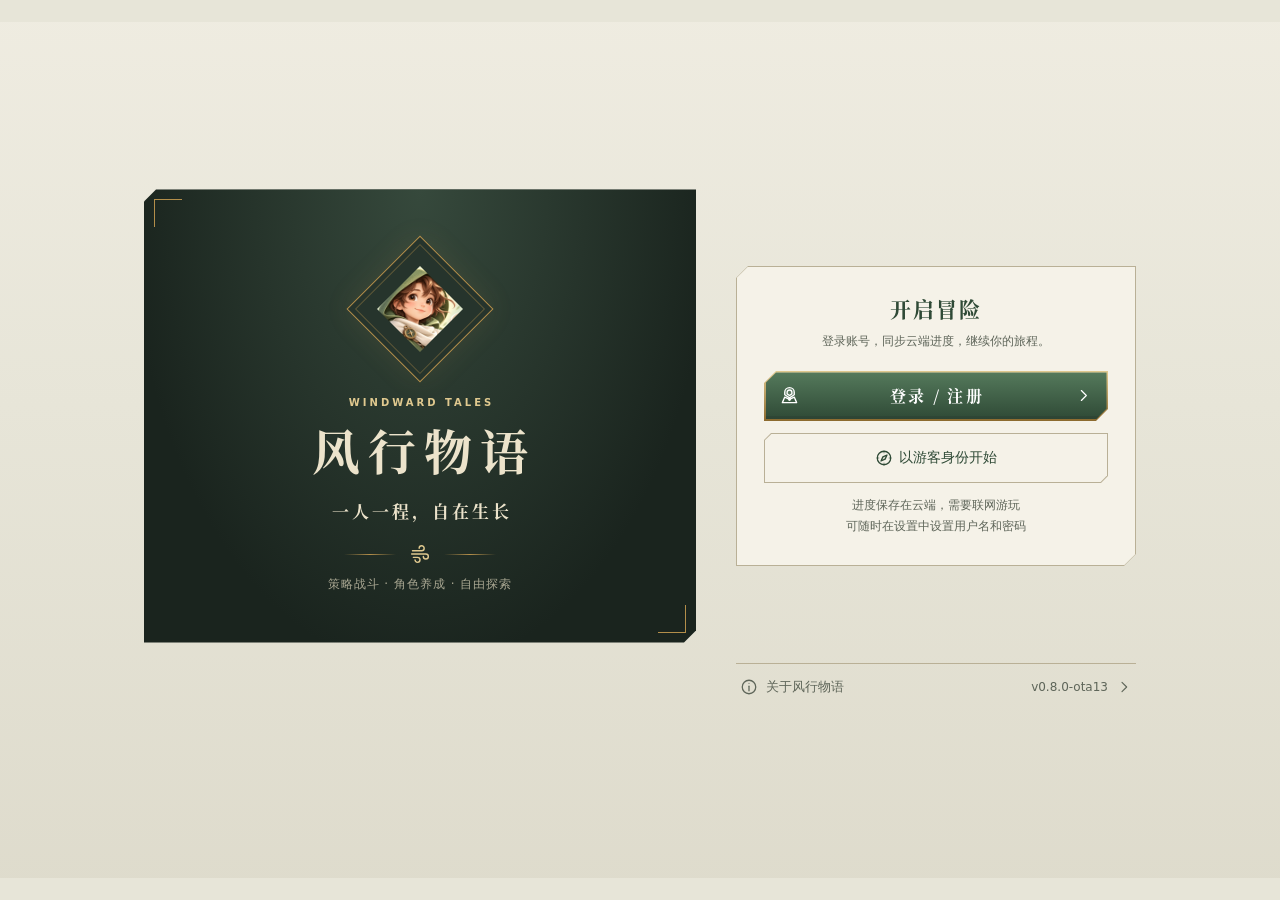
==== index.html @ 18358b34 "web: 0.8.0-ota13 (a6dc601)" ====
<!doctype html>
<html lang="zh-CN">
  <head>
    <meta charset="UTF-8" />
    <meta name="viewport" content="width=device-width, initial-scale=1.0, viewport-fit=cover" />
    <meta name="theme-color" content="#e8f0df" />
    <!-- iOS 16.4 之前的 Safari 不读 manifest 的 display，靠这两行才能以全屏应用方式从桌面启动。 -->
    <meta name="apple-mobile-web-app-capable" content="yes" />
    <meta name="apple-mobile-web-app-status-bar-style" content="default" />
    <meta name="apple-mobile-web-app-title" content="风行物语" />
    <meta name="description" content="单主角深度养成，六边形自动战斗。选择职业、分配属性、搭配装备与技能，设置属于你的战斗规则。" />
    <title>风行物语 · 单主角养成 RPG</title>
    <link rel="icon" type="image/png" sizes="64x64" href="./icons/windward-64.png" />
    <link rel="apple-touch-icon" sizes="180x180" href="./icons/windward-180.png" />
    <link rel="manifest" href="./manifest.webmanifest" />
    <script type="module" crossorigin src="./assets/index-f8iMt9d5.js"></script>
    <link rel="stylesheet" crossorigin href="./assets/index-4oc3p0cv.css">
  </head>
  <body>
    <div id="root"></div>
  </body>
</html>
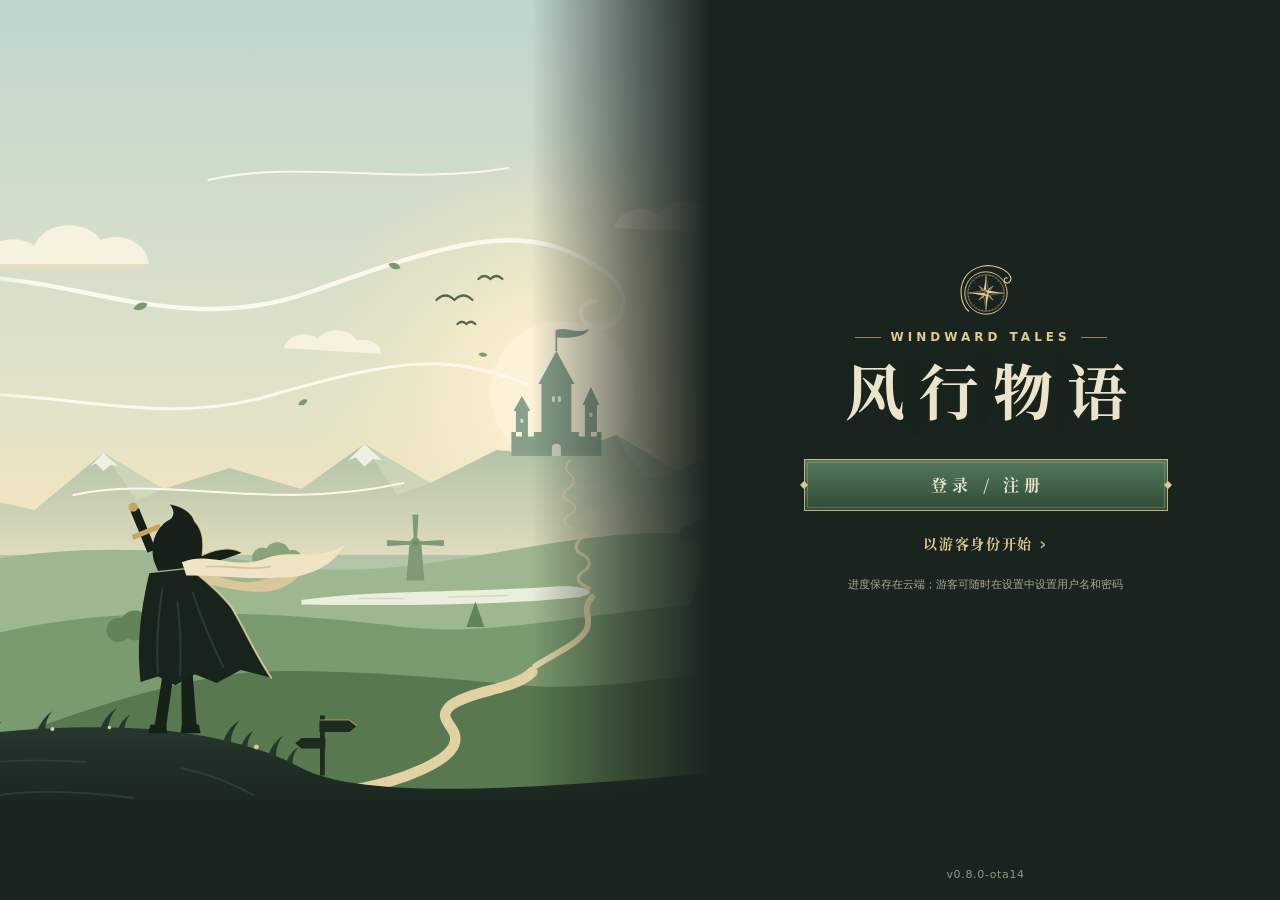
==== commit 675ac784: "web: 0.8.0-ota14 (10a91b2)" ====
--- a/index.html
+++ b/index.html
@@ -13,8 +13,11 @@
     <link rel="icon" type="image/png" sizes="64x64" href="./icons/windward-64.png" />
     <link rel="apple-touch-icon" sizes="180x180" href="./icons/windward-180.png" />
     <link rel="manifest" href="./manifest.webmanifest" />
-    <script type="module" crossorigin src="./assets/index-f8iMt9d5.js"></script>
-    <link rel="stylesheet" crossorigin href="./assets/index-4oc3p0cv.css">
+    <!-- 脚本载入前：深色底、正中一枚标志，和安卓的启动画面一模一样（同样大小、同一位置），开场动画接着它往下落。
+         标志由 scripts/build-icons.mjs 导出；143px = viewBox 124 × 开场里每单位 120/104 px。 -->
+    <style>#root:empty { position: fixed; inset: 0; background: #1a241e url(title/emblem.svg) 50% 50% / 143px 143px no-repeat; }</style>
+    <script type="module" crossorigin src="./assets/index-BDCqFUCd.js"></script>
+    <link rel="stylesheet" crossorigin href="./assets/index-DMznZM-4.css">
   </head>
   <body>
     <div id="root"></div>
--- a/assets/index-DMznZM-4.css
+++ b/assets/index-DMznZM-4.css
@@ -0,0 +1 @@
+.unavoidable-tag{display:inline-block;padding:0 5px;border-radius:4px;background:color-mix(in srgb,var(--danger) 12%,var(--surface-raised));color:var(--danger);font-size:10px;font-weight:500;line-height:1.7;white-space:nowrap;vertical-align:1px}.boss-skill-list{display:grid;gap:8px;list-style:none;margin:0;padding:0}.boss-skill-list>li{display:grid;grid-template-columns:26px minmax(0,1fr);align-items:start;gap:8px}.boss-skill-copy{min-width:0}.boss-skill-heading{display:flex;align-items:baseline;justify-content:space-between;flex-wrap:wrap;gap:1px 8px;margin-bottom:1px;line-height:1.4}.boss-skill-heading>strong{font-size:12px;font-weight:600;color:var(--ink)}.boss-skill-heading .unavoidable-tag{margin-left:5px}.boss-skill-heading>small{font-size:10px;font-weight:400;color:var(--ink-muted)}.boss-skill-list .boss-skill-copy>p{margin:0;font-size:12px;line-height:1.55;color:var(--ink-muted);overflow-wrap:anywhere}.hunt-boss-broodmother{--hunt-tone: var(--sage-deep);--hunt-light: var(--surface-sunken)}.hunt-boss-magmaColossus{--hunt-tone: var(--clay-soft);--hunt-light: var(--surface-cream)}.hunt-boss-skyWyrm{--hunt-tone: var(--info);--hunt-light: var(--surface-cool)}.hunt-boss-graveWarden{--hunt-tone: var(--gold);--hunt-light: var(--gold-tint)}.hunt-boss-rimeGiant{--hunt-tone: var(--info);--hunt-light: var(--surface-cool)}.hunt-boss-reefTurtle{--hunt-tone: var(--sage-deep);--hunt-light: var(--surface-sunken)}.hunt-boss-tideWhale{--hunt-tone: var(--info);--hunt-light: var(--surface-cool)}.hunt-boss-stoneApe{--hunt-tone: var(--ink-soft);--hunt-light: var(--surface-warm)}.hunt-boss-art{display:block;color:var(--hunt-tone);width:128px;height:112px;flex-shrink:0}.hunt-boss-face{display:block;width:44px;height:44px;flex-shrink:0;overflow:hidden;border-radius:50%;background:var(--surface-warm);box-shadow:0 0 0 2px var(--gold-mid),0 4px 10px color-mix(in srgb,var(--ink) 30%,transparent)}.hunt-boss-face img{display:block;width:100%;height:100%;object-fit:cover}.enemy-detail-sheet .sheet-frame{background:var(--surface-paper)}.enemy-detail-sheet .sheet-header{padding:12px 14px 7px}.enemy-detail-sheet .sheet-header h2{font-size:17px;letter-spacing:.5px}.enemy-detail-sheet .sheet-header .icon-button{width:34px;height:34px;background:transparent;border-color:transparent}.enemy-detail-sheet .sheet-body{padding:10px 14px max(12px,var(--safe-area-inset-bottom, env(safe-area-inset-bottom)))}.enemy-detail-heading{display:flex;align-items:center;gap:8px}.enemy-detail-heading>.hunt-boss-art{width:48px;height:42px}.enemy-detail-heading>div{min-width:0}.enemy-detail-token{display:grid;place-items:center;flex-shrink:0;width:42px;height:42px;border:2px solid var(--clay-soft);border-radius:50%;background:var(--surface-cream);color:var(--danger);box-shadow:inset 0 0 0 3px var(--surface-paper);font-size:22px;font-weight:700}.enemy-detail-token.is-boss{border-color:var(--gold);color:var(--gold);background:var(--surface-warm)}.enemy-detail-token .unit-portrait{width:84%;height:84%}.enemy-detail-token.is-huge{width:56px;height:56px;font-size:30px;box-shadow:inset 0 0 0 4px var(--surface-paper)}.enemy-detail-heading h3{display:flex;align-items:center;flex-wrap:wrap;gap:4px 6px;margin:0;font-size:15px}.enemy-detail-heading h3 small{padding:2px 5px;border-radius:4px;background:var(--gold-tint);color:var(--gold);font-size:10px;font-weight:500}.enemy-detail-heading p{margin:2px 0 0;font-size:10px;line-height:1.5;color:var(--ink-muted)}.enemy-detail-health{margin-top:8px}.enemy-detail-health>div:first-child{display:flex;align-items:baseline;justify-content:space-between;margin-bottom:4px;font-size:12px}.enemy-detail-health strong{font-variant-numeric:tabular-nums}.enemy-detail-health small{color:var(--ink-muted);font-size:11px;font-weight:400}.enemy-detail-health .health-track{height:5px}.enemy-detail-health .health-track>div{background:var(--clay-soft)}.enemy-detail-stats{display:grid;grid-template-columns:repeat(3,minmax(0,1fr));gap:0 12px;margin:6px 0 0}.enemy-detail-stats>div{display:flex;align-items:baseline;justify-content:space-between;flex-wrap:wrap;gap:1px 4px;padding:6px 0;border-bottom:1px solid var(--line-wash)}.enemy-detail-stats dt{color:var(--ink-muted);font-size:11px}.enemy-detail-stats dd{margin:0;font-size:14px;font-weight:600;font-variant-numeric:tabular-nums}.enemy-detail-stats dd small{margin-left:3px;font-size:10px;color:var(--ink-muted);font-weight:400}.enemy-detail-lore{margin:10px 0 0;padding:1px 0 1px 9px;border-left:2px solid var(--gold-sand);color:var(--ink);font-size:12px;line-height:1.7}.enemy-detail-section{margin-top:10px}.enemy-detail-section h4{display:flex;justify-content:space-between;margin:0;font-size:12px}.enemy-detail-section h4>span{color:var(--ink-muted);font-size:11px;font-weight:400}.enemy-detail-section>p{margin:4px 0 0;color:var(--ink-muted);font-size:12px;line-height:1.55}.enemy-detail-section>.boss-skill-list{margin-top:6px}.enemy-detail-states{display:flex;flex-wrap:wrap;gap:5px;margin:6px 0 0;padding:0;list-style:none}.enemy-detail-states li{display:inline-flex;align-items:center;gap:5px;padding:4px 7px;border-radius:5px;color:var(--ink);background:var(--surface-warm);font-size:11px;line-height:1.4}.enemy-detail-state-dot{flex:none;width:7px;height:7px;border-radius:50%;box-shadow:0 0 0 1.5px var(--surface-raised)}.enemy-detail-terrain{display:flex;align-items:baseline;flex-wrap:wrap;gap:3px 8px;margin-top:9px;padding-top:8px;border-top:1px solid var(--line-wash);font-size:11px;color:var(--ink-muted)}.enemy-detail-terrain strong{color:var(--ink);font-weight:500}.enemy-detail-terrain>span:last-child{margin-left:auto}.enemy-detail-token.has-art{overflow:hidden;background:var(--surface-warm)}.enemy-detail-token .enemy-art{width:100%;height:100%;border-radius:50%;object-fit:cover}.character-portrait{display:block;flex-shrink:0;object-fit:cover;aspect-ratio:1;border-radius:var(--round-9);background:var(--surface-page)}.character-portrait.portrait-warrior{background:var(--surface-warm)}.character-portrait.portrait-ranger{background:var(--surface-sunken)}.character-portrait.portrait-mage{background:var(--surface-cool)}.character-avatar:has(.character-portrait){width:38px;height:38px;background:transparent}.ribbon-emblem:has(.character-portrait){background:transparent;border:0;padding:0}.character-portrait-frame{position:relative;display:inline-grid;flex-shrink:0;line-height:0}.hero-portrait>.character-portrait-frame{display:block;width:100%;height:100%}.character-portrait-badge{position:absolute;right:-12%;bottom:-12%;width:46%;min-width:14px;aspect-ratio:1;filter:drop-shadow(0 1px 1px color-mix(in srgb,var(--ink) 35%,transparent))}.character-portrait-badge svg{display:block;width:100%;height:100%}.character-portrait-badge.is-ascended{filter:drop-shadow(0 0 1px var(--gold-light)) drop-shadow(0 0 1px var(--gold-light)) drop-shadow(0 0 3px color-mix(in srgb,var(--gold-light) 70%,transparent))}.awaken-cutin{--tint-ink: var(--cutin-ink, var(--gold-bright));--tint-paper: var(--cutin-paper, var(--gold-tint));position:absolute;inset:0;z-index:8;overflow:hidden;pointer-events:none}.awaken-cutin>*{animation-duration:var(--cutin-ms, 1s);animation-timing-function:cubic-bezier(.2,.8,.2,1);animation-fill-mode:both}.awaken-cutin{--cutin-shade: .85}@supports (backdrop-filter: blur(1px)) or (-webkit-backdrop-filter: blur(1px)){.awaken-cutin{--cutin-shade: .62}}.awaken-cutin-shade{position:absolute;inset:0;background:radial-gradient(ellipse at 30% 50%,color-mix(in srgb,var(--tint-ink) 45%,var(--ink)),color-mix(in srgb,var(--ink) 88%,transparent) 70%);opacity:var(--cutin-shade);-webkit-backdrop-filter:blur(8px) saturate(1.4);backdrop-filter:blur(8px) saturate(1.4);animation-name:cutin-shade}.awaken-cutin-flash{position:absolute;inset:0;background:var(--tint-paper);mix-blend-mode:screen;animation-name:cutin-flash}.awaken-cutin-crest{position:absolute;left:6%;top:50%;width:220px;height:220px;margin-top:-110px;color:var(--tint-paper);animation-name:cutin-crest}.awaken-cutin-crest svg{width:100%;height:100%}.awaken-cutin-band{position:absolute;left:-10%;right:-10%;top:34%;height:34%;transform-origin:0 50%;background:linear-gradient(90deg,transparent,color-mix(in srgb,var(--tint-ink) 70%,transparent) 16%,color-mix(in srgb,var(--tint-paper) 80%,var(--tint-ink)) 50%,color-mix(in srgb,var(--tint-ink) 70%,transparent) 84%,transparent);box-shadow:0 0 0 1px color-mix(in srgb,var(--gold-pale) 70%,transparent),0 0 30px color-mix(in srgb,var(--tint-ink) 70%,transparent);animation-name:cutin-band}.awaken-cutin-portrait{position:absolute;left:4%;top:14%;width:46%;height:72%;overflow:hidden;clip-path:polygon(18% 0,100% 0,82% 100%,0 100%);background:linear-gradient(160deg,var(--tint-paper),color-mix(in srgb,var(--tint-ink) 55%,var(--tint-paper)));box-shadow:0 0 26px color-mix(in srgb,var(--tint-ink) 80%,transparent);animation-name:cutin-portrait}.awaken-cutin-portrait img{width:100%;height:100%;object-fit:cover;object-position:50% 20%}.awaken-cutin-portrait.is-drawn img{object-position:50% 0}.awaken-cutin-portrait:after{content:"";position:absolute;inset:0;background:linear-gradient(100deg,transparent 55%,color-mix(in srgb,var(--tint-paper) 65%,transparent) 62%,transparent 70%);animation:cutin-sheen var(--cutin-ms, 1s) ease-out both}.awaken-cutin-title{position:absolute;right:5%;top:36%;display:flex;flex-direction:column;align-items:flex-end;gap:2px;max-width:52%;text-align:right;animation-name:cutin-title}.awaken-cutin-title small{display:inline-flex;align-items:center;gap:4px;color:var(--tint-paper);font-size:12px;font-weight:600;letter-spacing:.12em;text-shadow:0 1px 2px color-mix(in srgb,var(--ink) 60%,transparent)}.awaken-cutin-title strong{color:var(--ink-invert);font-size:clamp(26px,9vw,40px);font-weight:800;line-height:1.1;letter-spacing:.08em;text-shadow:0 2px 0 var(--tint-ink),0 0 14px color-mix(in srgb,var(--tint-ink) 90%,transparent),0 0 2px var(--gold-pale)}@keyframes cutin-shade{0%{opacity:0}12%{opacity:var(--cutin-shade)}80%{opacity:var(--cutin-shade)}to{opacity:0}}@keyframes cutin-flash{0%{opacity:0}6%{opacity:.5}16%{opacity:0}to{opacity:0}}@keyframes cutin-crest{0%,8%{transform:rotate(-14deg) scale(.6);opacity:0}30%{transform:rotate(-8deg) scale(1);opacity:.22}80%{transform:rotate(-6deg) scale(1.06);opacity:.22}to{transform:rotate(-4deg) scale(1.15);opacity:0}}@keyframes cutin-band{0%{transform:skewY(-8deg) scaleX(0);opacity:0}10%{opacity:1}24%{transform:skewY(-8deg) scaleX(1)}82%{transform:skewY(-8deg) scaleX(1);opacity:1}to{transform:skewY(-8deg) translate(40%) scaleX(1);opacity:0}}@keyframes cutin-portrait{0%,10%{transform:translate(-130%);opacity:0}30%{transform:translate(0);opacity:1}80%{transform:translate(4%);opacity:1}to{transform:translate(160%);opacity:0}}@keyframes cutin-sheen{0%,30%{transform:translate(-100%)}60%,to{transform:translate(100%)}}@keyframes cutin-title{0%,24%{transform:translate(30%) scale(1.3);opacity:0}38%{transform:translate(0) scale(1);opacity:1}82%{transform:translate(-3%) scale(1);opacity:1}to{transform:translate(-12%);opacity:0}}.reaction-detail p{margin:0 0 8px;font-size:13px;line-height:1.7}.reaction-detail-level{font-weight:700;color:var(--mint)}.reaction-detail-next{color:var(--ink-soft)}.reaction-detail-note{font-size:12px!important;color:var(--ink-muted)}.reaction-detail-actions{display:flex;justify-content:flex-end;gap:8px}.reaction-art{display:grid;place-items:center;border-radius:var(--round-8);background:linear-gradient(160deg,var(--ink-soft),var(--ink));color:var(--gold-sand);box-shadow:inset 0 0 0 1px var(--gold-light)}.skill-tile.is-reaction:is(.is-learnable,.is-locked) .reaction-art{background:var(--surface-sunken);color:var(--ink-muted);box-shadow:inset 0 0 0 1px var(--line-soft)}.skill-tile.is-reaction .skill-tile-art,.skill-slot.is-reaction{position:relative}.reaction-tag{position:absolute;left:-3px;top:-5px;z-index:2;padding:0 4px;border-radius:3px;background:var(--gold-deep);color:var(--ink-invert);font-style:normal;font-size:9px;font-weight:700;line-height:13px;pointer-events:none}.skill-slot.is-reaction .skill-slot-art{position:relative;display:block}.react-banner{position:absolute;inset:0;z-index:8;overflow:hidden;pointer-events:none}.react-banner>*{animation-duration:var(--react-ms, 1.1s);animation-fill-mode:both}.react-banner-flash{position:absolute;inset:0;box-shadow:inset 0 0 60px 18px #ffcd5acc;animation-name:react-flash;animation-timing-function:ease-out}@keyframes react-flash{0%{opacity:1}55%{opacity:.5}to{opacity:0}}.react-banner-band{position:absolute;left:0;right:0;top:44%;padding:10px 0 8px;text-align:center;background:linear-gradient(90deg,transparent,rgba(20,16,8,.86) 18%,rgba(20,16,8,.86) 82%,transparent);animation-name:react-band;animation-timing-function:cubic-bezier(.2,.8,.2,1)}.react-banner-band strong{display:block;font-family:var(--title, inherit);font-size:clamp(30px,10vw,46px);line-height:1.1;letter-spacing:.12em;color:var(--gold-light);text-shadow:0 0 14px rgba(255,190,60,.8),0 2px 0 var(--gold-deep)}.react-banner-icon{display:inline-block;margin-right:10px;vertical-align:middle;line-height:0}.react-banner-band small{display:block;margin-top:2px;font-size:14px;color:var(--gold-pale)}@keyframes react-band{0%{opacity:0;clip-path:inset(48% 0 48% 0)}12%{opacity:1;clip-path:inset(0 0 0 0)}78%{opacity:1}to{opacity:0}}@media(prefers-reduced-motion:reduce){.react-banner>*{animation:none}}.boss-banner{position:absolute;inset:0;z-index:7;overflow:hidden;pointer-events:none}.boss-banner>*{animation-duration:var(--boss-banner-ms, 1.7s);animation-timing-function:cubic-bezier(.2,.8,.2,1);animation-fill-mode:both}.boss-banner-shade{position:absolute;inset:0;background:radial-gradient(ellipse at 66% 50%,color-mix(in srgb,var(--danger) 26%,color-mix(in srgb,var(--ink) 86%,transparent)),color-mix(in srgb,var(--ink) 93%,transparent) 70%);animation-name:boss-shade}.boss-banner-band{position:absolute;left:-6%;right:-6%;top:27%;height:46%;transform:skewY(-3deg);transform-origin:100% 50%;background:linear-gradient(90deg,transparent,color-mix(in srgb,var(--gold-deep) 62%,var(--ink)) 22%,color-mix(in srgb,var(--gold-sand) 62%,var(--ink)) 76%,transparent);box-shadow:0 -1px color-mix(in srgb,var(--gold-pale) 70%,transparent),0 1px color-mix(in srgb,var(--gold-pale) 70%,transparent);animation-name:boss-band}.boss-banner-art{position:absolute;right:-2%;top:50%;width:min(66%,340px);aspect-ratio:1;transform:translateY(-50%);clip-path:polygon(16% 0,100% 0,100% 100%,0 100%);filter:drop-shadow(0 0 22px color-mix(in srgb,var(--ink) 75%,transparent));animation-name:boss-art}.boss-banner-art img{display:block;width:100%;height:100%;object-fit:cover;-webkit-mask-image:linear-gradient(90deg,transparent,black 26%);mask-image:linear-gradient(90deg,transparent,black 26%)}.boss-banner-title{position:absolute;left:7%;top:50%;display:flex;flex-direction:column;gap:2px;max-width:58%;transform:translateY(-50%);color:var(--surface-cream);text-shadow:0 2px 8px color-mix(in srgb,var(--ink) 80%,transparent);animation-name:boss-title}.boss-banner-title small{color:var(--gold-pale);font-size:12px;letter-spacing:4px}.boss-banner-title strong{font:700 clamp(30px,5.2vw,44px)/1.15 var(--title);letter-spacing:2px}.boss-banner-title span{color:var(--gold-tint);font:500 clamp(15px,2.2vw,19px)/1.3 var(--title);letter-spacing:2px}@keyframes boss-shade{0%{opacity:0}12%{opacity:1}84%{opacity:1}to{opacity:0}}@keyframes boss-band{0%{opacity:0;transform:skewY(-3deg) scaleY(.1)}14%{opacity:1;transform:skewY(-3deg) scaleY(1)}84%{opacity:1;transform:skewY(-3deg) scaleY(1)}to{opacity:0;transform:skewY(-3deg) scaleY(.7)}}@keyframes boss-art{0%{opacity:0;transform:translate(26%,-50%) scale(1.08)}18%{opacity:1;transform:translateY(-50%) scale(1.02)}82%{opacity:1;transform:translateY(-50%) scale(1)}to{opacity:0;transform:translate(-5%,-50%) scale(1)}}@keyframes boss-title{0%,10%{opacity:0;transform:translate(-16px,-50%)}26%{opacity:1;transform:translateY(-50%)}84%{opacity:1;transform:translateY(-50%)}to{opacity:0;transform:translateY(-50%)}}.terrain-bar{display:flex;align-items:center;width:100%;min-height:40px;padding:5px 11px;gap:8px;border:0;border-top:1px solid var(--line-soft);background:var(--surface-soft);color:var(--ink-muted);font-size:11px}.terrain-current{display:inline-flex;align-items:center;gap:4px;font-weight:600}.terrain-preview{display:flex;align-items:center;justify-content:flex-end;gap:9px;flex:1}.terrain-preview>span{display:inline-flex;align-items:center;gap:3px}.terrain-preview i{width:7px;height:7px;background:currentColor;border-radius:2px;opacity:.6}.terrain-brush{color:var(--accent)}.terrain-highland{color:var(--gold-mid)}.terrain-water{color:#437c8a}.terrain-rock{color:var(--sage-deep)}.terrain-lava{color:var(--danger)}.terrain-ice{color:var(--info)}.terrain-quicksand{color:var(--gold-deep)}.terrain-vent{color:var(--clay-soft)}.terrain-stormrock{color:var(--shade)}.terrain-tideflat{color:var(--hero-mark)}.terrain-chasm{color:var(--abyss)}.terrain-detail p{font-size:13px;line-height:1.85;margin:8px 0;color:var(--ink-muted)}.terrain-detail strong{font-size:19px}.terrain-detail>small,.terrain-coordinate{font-size:11px;color:var(--ink-muted)}.terrain-detail h3{display:flex;align-items:center;gap:10px;font-size:15px}.terrain-detail h3 small{margin-left:auto;font-size:11px;font-weight:400}.terrain-guide .terrain-detail+.terrain-detail{border-top:1px solid var(--surface-sunken);margin-top:15px;padding-top:15px}.terrain-guide-note{border-top:1px solid var(--surface-sunken);padding-top:12px;margin-top:16px;font-size:11px;line-height:1.8;color:var(--ink-muted)}.turn-order{--turn-rail: color-mix(in srgb, var(--line-strong) 72%, transparent);display:flex;flex-direction:column;align-items:center;justify-content:flex-start;gap:6px;flex:none;width:29px;padding:7px 3px;overflow:hidden;border-right:1px solid var(--line-wash, #81917b25);background:linear-gradient(90deg,var(--surface-soft),color-mix(in srgb,var(--surface-soft) 82%,transparent))}.turn-order-label{z-index:1;display:grid;place-items:center;flex:none;width:19px;height:18px;border:1px solid var(--accent-pale);border-radius:var(--round-6);background:var(--surface-sunken);color:var(--accent-deep)}.turn-order-label svg{display:block}.turn-order ol{position:relative;display:flex;flex-direction:column;align-items:center;gap:5px;width:100%;margin:0;padding:0;list-style:none;min-height:0}.turn-order ol:before{content:"";position:absolute;top:5px;bottom:5px;left:50%;width:1px;background:var(--turn-rail);transform:translate(-50%)}.turn-chip{--turn-tone: #6d7a69;--turn-wash: var(--surface-hollow);position:relative;z-index:1;width:21px;height:21px;flex:none;display:grid;place-items:center;border:1px solid var(--turn-tone);border-radius:50%;background:var(--turn-wash);box-shadow:0 0 0 2px var(--surface-soft);color:var(--turn-tone);font-size:11px;font-weight:600;line-height:1}.turn-chip.is-hero{--turn-tone: var(--hero-mark);--turn-wash: var(--surface-sunken)}.turn-chip.is-ally{--turn-tone: #587b9a;--turn-wash: #edf3f4}.turn-chip.is-shadow{--turn-tone: var(--shade);--turn-wash: var(--shade-tint)}.turn-chip.is-enemy{--turn-tone: #a85d48;--turn-wash: #f7eeea}.turn-chip.is-next{width:25px;height:25px;margin:-2px 0;border-color:var(--turn-tone);background:var(--turn-tone);color:var(--ink-invert);box-shadow:0 0 0 2px var(--surface-soft),0 0 0 3px color-mix(in srgb,var(--turn-tone) 42%,transparent);font-size:12px}.turn-cursor{position:absolute;top:50%;right:-6px;width:0;height:0;border-top:4px solid transparent;border-bottom:4px solid transparent;border-left:4px solid var(--turn-tone);transform:translateY(-50%)}.turn-chip.is-later{opacity:.38}.turn-chip.is-wrap{margin-top:9px}.turn-chip.is-wrap:before{content:"";position:absolute;left:-5px;right:-5px;top:-6px;border-top:1px dashed var(--line-strong)}.turn-chip.is-special{--turn-tone: #b94d2d}.turn-chip.is-special:after{content:"!";position:absolute;right:-4px;top:-4px;display:grid;place-items:center;width:10px;height:10px;border-radius:50%;background:#c4562f;color:var(--ink-invert);box-shadow:0 0 0 1.5px var(--surface-soft);font-size:7px;font-weight:800;line-height:1}@media(max-width:380px){.turn-order{width:27px;padding-inline:2px}.turn-chip{width:19px;height:19px;font-size:10px}.turn-chip.is-next{width:23px;height:23px;font-size:11px}}.turn-order.is-detailed{width:156px;align-items:stretch;gap:8px;padding:10px 8px}.is-detailed .turn-order-label{display:flex;gap:4px;width:auto;height:22px;padding:0 8px;font-size:11px;font-weight:600;letter-spacing:1px}.is-detailed ol{align-items:stretch;gap:4px}.is-detailed ol:before{left:19px;transform:none}.is-detailed .turn-chip{display:flex;align-items:center;gap:8px;width:auto;height:auto;min-height:34px;margin:0;padding:3px 6px 3px 4px;border:0;border-radius:var(--round-9);background:none;box-shadow:none;color:var(--ink);font-size:12px}.is-detailed .turn-glyph{display:grid;place-items:center;flex:none;width:24px;height:24px;border:1px solid var(--turn-tone);border-radius:50%;background:var(--turn-wash);box-shadow:0 0 0 2px var(--surface-soft);color:var(--turn-tone);font-weight:600}.is-detailed .turn-chip.is-next{width:auto;height:auto;margin:0;background:color-mix(in srgb,var(--turn-tone) 14%,var(--surface-paper));box-shadow:inset 0 0 0 1px color-mix(in srgb,var(--turn-tone) 40%,transparent);color:var(--ink);font-size:12px}.is-detailed .turn-chip.is-next .turn-glyph{background:var(--turn-tone);color:var(--ink-invert)}.is-detailed .turn-cursor{display:none}.is-detailed .turn-chip.is-wrap{margin-top:0}.is-detailed .turn-chip.is-wrap:before{display:none}.is-detailed .turn-chip.is-special:after{left:22px;right:auto;top:2px}.turn-copy{display:flex;flex-direction:column;gap:3px;flex:1;min-width:0}.turn-copy strong{overflow:hidden;font-weight:500;line-height:1.3;white-space:nowrap;text-overflow:ellipsis}.turn-hp{height:3px;border-radius:2px;background:var(--surface-sunken);overflow:hidden}.turn-hp>i{display:block;height:100%;background:var(--turn-tone)}.turn-round-break{position:relative;z-index:1;margin:6px 0 2px;padding:0 4px;color:var(--ink-muted);font-size:11px;letter-spacing:1px;background:var(--surface-soft)}.page-heading{display:flex;align-items:center;gap:10px;min-height:56px;padding:6px 1px 8px;margin:0}.page-heading-emblem{display:grid;place-items:center;flex-shrink:0;width:34px;height:34px;border:1px solid var(--line-soft);border-radius:var(--round-11);background:var(--surface-raised);box-shadow:0 1px #526c3c14,0 3px 8px -4px #526c3c40;color:var(--accent)}.page-heading-back{padding:0;cursor:pointer}.page-heading-back svg{transform:rotate(180deg)}.page-heading-back:active{transform:translateY(1px)}.page-heading-title{display:flex;align-items:baseline;gap:8px;min-width:0;margin-right:auto}.page-heading h1{margin:0;color:var(--ink);font-family:var(--title);font-size:23px;font-weight:600;line-height:1.3;letter-spacing:3px;white-space:nowrap}.page-heading-title>span{overflow:hidden;color:var(--ink-soft);font-size:12px;text-overflow:ellipsis;white-space:nowrap}.page-heading-actions{display:flex;align-items:center;justify-content:flex-end;gap:6px;min-height:44px;flex-shrink:0}.page-heading-actions>button{display:inline-flex;align-items:center;justify-content:center;gap:5px;min-height:40px;padding:6px 12px;border:1px solid var(--line-soft);border-radius:var(--round-pill);background:var(--surface-raised);box-shadow:0 1px #526c3c14,0 3px 8px -4px #526c3c40;color:var(--mint);font-size:12px;white-space:nowrap;transition:transform .12s ease,box-shadow .12s ease}.page-heading-actions>button:active{transform:translateY(1px);box-shadow:0 1px 2px -1px #526c3c30}.page-heading-actions>.has-points{color:var(--gold);border-color:#ab915c55;background:linear-gradient(180deg,var(--surface-raised),var(--surface-warm))}.page-heading-actions>svg{color:var(--sage-deep)}.page-heading-actions>.gold-balance{min-height:34px;padding:5px 12px;border:1px solid #ab915c40;border-radius:var(--round-pill);background:linear-gradient(180deg,var(--surface-paper),var(--surface-warm))}.page-heading-badge{padding:6px 12px;border:1px solid #ab915c40;border-radius:var(--round-pill);color:var(--gold);background:linear-gradient(180deg,var(--surface-paper),var(--surface-warm));font-size:12px;line-height:1.5;letter-spacing:1px}@media(max-width:360px){.page-heading-title>span{display:none}}.leaderboard-sheet .sheet-frame{background:var(--surface-paper)}.leaderboard-sheet .sheet-heading-icon{color:var(--gold)}.leaderboard-sheet .sheet-body{padding:14px 14px max(18px,var(--safe-area-inset-bottom, env(safe-area-inset-bottom)))}.leaderboard-tabs{position:sticky;z-index:2;top:-8px;box-shadow:0 0 0 8px var(--surface-paper);display:grid;grid-template-columns:repeat(6,minmax(0,1fr));gap:4px;padding:4px;border:1px solid var(--line-wash);border-radius:var(--round-10);background:var(--surface-sunken)}.leaderboard-tabs button{min-width:0;min-height:40px;padding:6px 2px;border:0;border-radius:var(--round-7);background:none;color:var(--ink-muted);font-size:12px}.leaderboard-tabs button:hover{color:var(--ink);background:var(--surface-soft)}.leaderboard-tabs button[aria-selected=true]{background:var(--surface-raised);color:var(--accent-deep);font-weight:600;box-shadow:0 2px 8px #526c3c12}.leaderboard-board{margin-top:14px}.leaderboard-board-heading{display:flex;align-items:center;justify-content:space-between;gap:12px;padding:2px 3px 13px;border-bottom:1px solid var(--line-wash)}.leaderboard-board-heading>div{min-width:0}.leaderboard-board-heading h3{font-family:var(--title);font-size:18px;font-weight:600;line-height:1.45;letter-spacing:.5px}.leaderboard-board-heading p{margin-top:3px;color:var(--ink-muted);font-size:11px;line-height:1.5}.leaderboard-board-heading>span{flex-shrink:0;padding:4px 7px;border:1px solid var(--line-wash);border-radius:5px;color:var(--ink-muted);background:var(--surface-soft);font-size:10px;font-variant-numeric:tabular-nums}.leaderboard-columns{display:grid;grid-template-columns:34px minmax(0,1fr) auto;gap:8px;padding:10px 8px 5px;color:var(--ink-muted);font-size:10px;line-height:1.5}.leaderboard-columns span:nth-child(2){padding-left:48px}.leaderboard-columns span:last-child{text-align:right}.leaderboard-list{display:grid;gap:5px;list-style:none;margin:0;padding:0}.leaderboard-list li{display:grid;grid-template-columns:34px 40px minmax(0,1fr) auto;align-items:center;gap:8px;min-height:60px;padding:8px;border:1px solid var(--line-wash);border-radius:var(--round-9);background:var(--surface-raised)}.leaderboard-list li.mine{border-color:var(--accent-light);background:var(--surface-sunken)}.leaderboard-rank{display:grid;place-items:center;width:28px;height:28px;border-radius:50%;color:var(--ink-muted);background:var(--surface-soft);font-size:12px;font-variant-numeric:tabular-nums}.leaderboard-list li.podium .leaderboard-rank{border:1px solid var(--gold-light);color:var(--gold);background:var(--gold-tint);font-weight:700}.leaderboard-portrait{display:grid;place-items:center;width:40px;height:40px;overflow:hidden;border:1px solid var(--line-soft);border-radius:var(--round-10);color:var(--ink-muted);background:var(--surface-soft)}.leaderboard-portrait .character-portrait{width:40px;height:40px;border-radius:var(--round-9)}.leaderboard-name{display:grid;min-width:0;gap:3px}.leaderboard-player{display:flex;align-items:center;min-width:0;gap:5px}.leaderboard-player strong{min-width:0;overflow:hidden;text-overflow:ellipsis;white-space:nowrap;font-size:14px;font-weight:600}.leaderboard-player em{flex-shrink:0;padding:1px 4px;border-radius:4px;color:var(--accent-deep);background:var(--surface-paper);font-size:9px;line-height:1.5}.leaderboard-name small{overflow:hidden;color:var(--ink-muted);font-size:10px;line-height:1.5;text-overflow:ellipsis;white-space:nowrap}.leaderboard-value{flex-shrink:0;color:var(--accent-deep);font-size:13px;font-weight:600;font-variant-numeric:tabular-nums;white-space:nowrap}.leaderboard-state{display:grid;justify-items:center;padding:42px 24px 36px;color:var(--ink-muted);text-align:center}.leaderboard-state>svg{margin-bottom:10px;color:var(--sage-deep)}.leaderboard-state strong{color:var(--ink);font-size:14px;font-weight:600}.leaderboard-state p{max-width:300px;margin-top:6px;font-size:12px;line-height:1.7}.leaderboard-state .small-button{margin-top:14px;min-height:40px}.leaderboard-error>svg{color:var(--danger)}.leaderboard-loading{display:grid;gap:6px;padding-top:10px}.leaderboard-skeleton{display:grid;grid-template-columns:28px minmax(0,1fr) 55px;align-items:center;gap:12px;min-height:58px;padding:8px 10px;border:1px solid var(--line-wash);border-radius:var(--round-9);background:var(--surface-raised)}.leaderboard-skeleton>*{display:block;height:10px;border-radius:var(--round-6);background:var(--surface-sunken)}.leaderboard-skeleton i{width:28px;height:28px;border-radius:50%}.leaderboard-skeleton b{width:55%}.leaderboard-footnote{display:flex;align-items:flex-start;gap:7px;margin-top:13px;padding:10px;border-radius:var(--round-8);color:var(--ink-muted);background:var(--surface-soft);font-size:10px;line-height:1.6}.leaderboard-footnote>svg{flex-shrink:0;margin-top:1px}.leaderboard-updated{display:block;margin-top:2px;font-variant-numeric:tabular-nums}.leaderboard-stale{display:flex;align-items:center;gap:7px;margin-top:10px;padding:7px 8px 7px 10px;border:1px solid var(--line-wash);border-radius:var(--round-8);color:var(--ink-muted);background:var(--surface-soft);font-size:11px;line-height:1.5}.leaderboard-stale>svg{flex-shrink:0;color:var(--danger)}.leaderboard-stale>span{flex:1;min-width:0}.leaderboard-stale button{display:inline-flex;flex-shrink:0;align-items:center;gap:4px;min-height:32px;padding:4px 10px;border:1px solid var(--line-soft);border-radius:var(--round-6);background:var(--surface-raised);color:var(--ink);font-size:11px}@media(max-width:374px){.leaderboard-sheet .sheet-body{padding-right:10px;padding-left:10px}.leaderboard-tabs{grid-template-columns:repeat(3,minmax(0,1fr))}.leaderboard-tabs button{min-height:36px}.leaderboard-list li{grid-template-columns:30px 36px minmax(0,1fr) auto;gap:6px;padding:7px 6px}.leaderboard-portrait,.leaderboard-portrait .character-portrait{width:36px;height:36px}.leaderboard-columns{grid-template-columns:30px minmax(0,1fr) auto}.leaderboard-columns span:nth-child(2){padding-left:42px}.leaderboard-player strong{font-size:13px}.leaderboard-value{font-size:12px}}.friends-sheet .sheet-frame{background:var(--surface-paper)}.friends-sheet .sheet-heading-icon{color:var(--accent-deep)}.friends-sheet .sheet-body{padding:14px 14px max(18px,var(--safe-area-inset-bottom, env(safe-area-inset-bottom)))}.friends-panel{display:grid;gap:12px}.friends-card{display:grid;gap:10px;padding:12px;border:1px solid var(--line-soft);border-radius:var(--round-14);background:linear-gradient(160deg,var(--surface-raised),var(--surface-soft));box-shadow:0 2px 10px #42603b0f}.friends-add{display:flex;gap:8px}.friends-field{display:flex;flex:1;align-items:center;gap:8px;min-width:0;min-height:44px;padding:0 12px;border:1px solid var(--line-mid);border-radius:var(--round-10);background:var(--surface-raised);color:var(--ink-soft);transition:border-color .15s,box-shadow .15s}.friends-field:focus-within{border-color:var(--accent-light);box-shadow:0 0 0 3px #7d9d6c2e;color:var(--accent)}.friends-field>svg{flex-shrink:0}.friends-field input{flex:1;min-width:0;height:42px;padding:0;border:0;outline:none;background:none;color:var(--ink);font:inherit;font-size:15px;font-variant-numeric:tabular-nums}.friends-field input::placeholder{color:var(--ink-soft);font-size:14px}.friends-add .primary-button{flex:0 0 auto;min-width:72px;min-height:44px;padding:0 16px;border-radius:var(--round-10);font-size:14px}.friends-add .primary-button:disabled{border-color:var(--line-soft);background:var(--surface-sunken);color:var(--ink-soft);box-shadow:none}.friends-me{display:flex;align-items:center;gap:8px;padding:10px 2px 0 4px;border-top:1px dashed var(--line-soft);color:var(--ink-muted);font-size:12px}.friends-me>span{flex-shrink:0}.friends-me strong{flex:1;min-width:0;overflow:hidden;color:var(--accent-deep);font-size:14px;font-weight:600;letter-spacing:.06em;text-overflow:ellipsis;white-space:nowrap;font-variant-numeric:tabular-nums}.friends-copy-uid{flex-shrink:0;min-height:30px;padding:0 12px;border:1px solid var(--line-mid);border-radius:var(--round-pill);background:var(--surface-raised);color:var(--accent-deep);font-size:12px}.friends-copy-uid:hover{border-color:var(--accent-light);background:var(--surface-soft)}.friends-error{display:flex;align-items:flex-start;gap:6px;margin:0;padding:10px 12px;border:1px solid var(--line-soft);border-radius:var(--round-9);background:var(--surface-warm);color:var(--danger);font-size:12px;line-height:1.7}.friends-error>svg{flex-shrink:0;margin-top:3px}.friends-note{margin:0;color:var(--accent-deep);font-size:12px;line-height:1.6}.friends-loading,.friends-empty{margin:0;padding:14px 4px;color:var(--ink-muted);font-size:12px;line-height:1.7}.friends-section{display:grid;gap:7px}.friends-section>ul,.friends-pick{display:grid;gap:5px;list-style:none;margin:0;padding:0}.friends-heading{display:flex;align-items:center;justify-content:space-between;gap:8px}.friends-section h3{font-family:var(--title);font-size:15px;font-weight:600;line-height:1.5}.friends-section h3 span{margin-left:4px;color:var(--ink-muted);font-family:inherit;font-size:11px;font-weight:400;font-variant-numeric:tabular-nums}.friends-heading .text-button{min-height:36px;font-size:12px}.friends-heading .text-button[aria-pressed=true]{color:var(--accent-deep);font-weight:600}.friends-row{display:grid;grid-template-columns:44px minmax(0,1fr) auto;align-items:center;gap:10px;min-height:64px;padding:10px;border:1px solid var(--line-wash);border-radius:var(--round-12);background:var(--surface-raised);box-shadow:0 1px 4px #42603b0a}.friends-avatar{position:relative;display:grid;place-items:center;width:44px;height:44px;border:1px solid var(--line-soft);border-radius:var(--round-12);color:var(--ink-muted);background:var(--surface-soft)}.friends-avatar .character-portrait{width:42px;height:42px;border-radius:var(--round-11)}.friends-online{position:absolute;right:-3px;bottom:-3px;width:12px;height:12px;border:2px solid var(--surface-raised);border-radius:50%;background:var(--mint)}.friends-copy{display:grid;min-width:0;gap:1px}.friends-copy strong{overflow:hidden;font-size:15px;font-weight:600;text-overflow:ellipsis;white-space:nowrap}.friends-copy small{overflow:hidden;color:var(--ink-muted);font-size:11px;line-height:1.5;text-overflow:ellipsis;white-space:nowrap}.friends-copy .friends-seen{color:var(--ink-soft)}.friends-copy .friends-seen.is-online{color:var(--mint);font-weight:600}.friends-actions{display:flex;align-items:center;gap:6px}.friends-actions .small-button{gap:4px;min-height:36px;padding:0 11px;border-radius:var(--round-pill);background:var(--surface-soft);font-size:12px}.friends-actions .friends-visit{border-color:var(--accent-edge);background:linear-gradient(120deg,var(--accent),var(--accent-deep));color:var(--ink-invert)}.friends-actions .friends-visit:hover{background:var(--accent-deep)}.friends-actions .small-button:disabled{opacity:.45}.friends-actions .text-button{min-height:36px;padding:0 6px;font-size:12px}.friends-remove{display:inline-flex;align-items:center;gap:4px;min-height:40px;padding:0 8px;border:0;border-radius:var(--round-6);background:transparent;color:var(--ink-muted);font-size:12px}.friends-remove:hover{color:var(--danger);background:var(--surface-warm)}.friends-pick{grid-column:1 / -1;margin-top:3px;padding-top:7px;border-top:1px dashed var(--line-wash)}.friends-pick-option{display:grid;grid-template-columns:34px minmax(0,1fr) auto;align-items:center;gap:9px;width:100%;min-height:48px;padding:6px 8px;border:1px solid var(--line-wash);border-radius:var(--round-8);background:var(--surface-soft);color:var(--ink);text-align:left}.friends-pick-option:hover{border-color:var(--accent-light)}.friends-pick-option .character-portrait{width:34px;height:34px;border-radius:var(--round-8)}.friends-pick-action{display:inline-flex;align-items:center;gap:3px;color:var(--accent-deep);font-size:12px}.friends-state{display:grid;justify-items:center;padding:32px 20px;color:var(--ink-muted);text-align:center}.friends-state>svg{margin-bottom:10px;color:var(--sage-deep)}.friends-state strong{color:var(--ink);font-size:14px;font-weight:600}.friends-state p{max-width:300px;margin-top:6px;font-size:12px;line-height:1.7}.friends-state .small-button{margin-top:14px;min-height:40px}@media(max-width:374px){.friends-sheet .sheet-body{padding-right:10px;padding-left:10px}.friends-row{grid-template-columns:38px minmax(0,1fr) auto;gap:7px;padding:8px 7px}.friends-avatar{width:38px;height:38px}.friends-avatar .character-portrait{width:36px;height:36px}.friends-actions .small-button{padding:0 9px}.friends-actions .small-button>svg{display:none}}.wilds-map-tools>.wilds-coop-button{position:relative;padding:0 10px}.wilds-map-tools>.wilds-coop-button.is-coop{color:var(--accent)}.wilds-coop-count{font-size:12px;font-variant-numeric:tabular-nums}.wilds-coop-badge{position:absolute;top:-4px;right:-4px;min-width:18px;height:18px;padding:0 5px;box-sizing:border-box;border-radius:var(--round-pill);background:var(--danger);color:var(--ink-invert);font-size:11px;line-height:18px;text-align:center}.wilds-coop-block{display:grid;gap:8px;margin-bottom:12px;padding:12px;border:1px solid var(--line-soft);border-radius:var(--round-12);background:var(--surface-paper)}.wilds-coop-block h3{margin:0;color:var(--ink);font-size:14px}.wilds-coop-block p{margin:0;color:var(--ink-muted);font-size:12px;line-height:1.6}.wilds-coop-block p b{color:var(--ink);font-size:14px}.wilds-coop-block .primary-button,.wilds-coop-block .small-button{justify-self:start}.wilds-coop-card{grid-template-columns:minmax(0,1fr);margin-bottom:12px}.wilds-coop-card h3{margin:0;color:var(--ink);font-size:15px}.wilds-coop-card>p{margin:-4px 0 0;color:var(--ink-muted);font-size:12px;line-height:1.6}.wilds-coop-card>.primary-button{justify-self:stretch;justify-content:center;min-height:44px}.wilds-coop-friends{display:grid;gap:6px;margin:0;padding:0;list-style:none}.wilds-coop-friends .friends-row{grid-template-columns:34px minmax(0,1fr) auto;gap:8px;min-height:0;padding:6px 6px 6px 8px}.wilds-coop-friends .friends-avatar{width:34px;height:34px;border-radius:var(--round-10)}.wilds-coop-friends .friends-avatar .character-portrait{width:32px;height:32px;border-radius:var(--round-9)}.wilds-coop-friends .friends-online{width:10px;height:10px}.wilds-coop-friends .friends-copy strong{font-size:14px}.wilds-coop-friends .friends-actions .small-button{min-height:32px;padding:0 12px}.wilds-coop-footnote{display:flex;align-items:flex-start;gap:6px;margin:0 0 4px;padding:8px 10px;border-radius:var(--round-8);background:var(--surface-soft);color:var(--ink-muted);font-size:11px;line-height:1.6}.wilds-coop-footnote>svg{flex-shrink:0;margin-top:2px}.wilds-coop-list{display:grid;gap:6px;margin:0 0 12px;padding:0;list-style:none}.wilds-coop-block .wilds-coop-list{margin:0}.wilds-coop-list li{display:flex;align-items:center;gap:8px;min-height:48px;padding:6px 10px;border:1px solid var(--line-soft);border-radius:var(--round-12);background:var(--surface-paper)}.wilds-coop-list li>span{display:grid;flex:1;min-width:0;gap:2px}.wilds-coop-list b{display:flex;flex-wrap:wrap;align-items:center;gap:4px;color:var(--ink);font-size:14px;overflow-wrap:anywhere}.wilds-coop-list em{padding:0 6px;border-radius:var(--round-pill);background:var(--surface-soft);color:var(--ink-muted);font-size:11px;font-style:normal}.wilds-coop-list small{color:var(--ink-muted);font-size:12px;overflow-wrap:anywhere}.wilds-coop-list .small-button{flex:none}.wilds-coop-sheet .wilds-gift{margin:0 0 12px}.wilds-coop-sheet .wilds-gift input{width:72px;min-height:34px;padding:4px 8px;border:1px solid var(--line-mid);border-radius:var(--round-8);background:var(--surface-soft);color:var(--ink);font-size:13px}.wilds-coop-bar{position:absolute;top:54px;left:8px;right:8px;z-index:5;display:flex;align-items:center;gap:6px;box-sizing:border-box;min-height:38px;margin:0;padding:3px 4px 3px 12px;border-radius:var(--round-pill);background:var(--surface-raised);color:var(--ink);font-size:12px;line-height:1.4;box-shadow:0 2px 8px #526c3c33}.wilds-coop-bar span{flex:1;min-width:0;overflow:hidden;text-overflow:ellipsis;white-space:nowrap}.wilds-coop-bar button{flex:none;min-height:30px;padding:0 12px;border:1px solid var(--line-mid);border-radius:var(--round-pill);background:var(--surface-page);color:var(--accent-deep);font-size:12px}.wilds-coop-bar button:disabled{opacity:.5}.wilds-stage.has-coop-bar .wilds-chips,.wilds-stage.has-coop-bar>.wilds-pin{top:99px}.wilds-stage.has-coop-bar .wilds-map-note{top:calc(98px + var(--wilds-chips, 0) * 44px)}.wilds-stage.has-coop-bar .wilds-home-inner{padding-top:94px}.wilds-piece.wilds-peer{z-index:1;transition:transform .35s linear}.wilds-peer .wilds-piece-body{box-shadow:0 0 0 2px var(--line-mid),0 3px 8px #526c3c33}.wilds-peer-name{position:absolute;left:0;top:0;padding:0 5px;border-radius:var(--round-pill);background:var(--surface-raised);color:var(--ink);font-size:10px;line-height:16px;white-space:nowrap;box-shadow:0 1px 3px #526c3c33}@media(prefers-reduced-motion:reduce){.wilds-piece.wilds-peer{transition:none}}.wilds-coop-sheet .wilds-gift .small-button{justify-self:start}.hunt-heading{display:flex;flex-wrap:wrap;align-items:baseline;gap:0 8px;flex:1;min-width:0}.hunt-heading-pacts{flex-basis:100%;min-width:0;margin:1px 0 0;overflow:hidden;text-overflow:ellipsis;white-space:nowrap;color:var(--clay-soft);font-size:10px;line-height:1.4}.hunt-heading>strong{min-width:0;overflow:hidden;text-overflow:ellipsis;white-space:nowrap;font-size:15px;font-weight:600;line-height:1.4}.hunt-heading>strong>small{margin-left:6px;color:var(--clay-soft);font-size:10px;font-weight:400;font-variant-numeric:tabular-nums}.hunt-heading>span{flex-shrink:0;margin-left:auto;color:var(--ink-muted);font-size:10px;line-height:1.5;white-space:nowrap;font-variant-numeric:tabular-nums}.hunt-roster{display:grid;grid-template-columns:repeat(2,minmax(0,1fr));gap:12px;list-style:none;margin:8px 0 0;padding:0}.hunt-roster>li{min-width:0}.hunt-target{display:flex;flex-direction:column;align-items:center;gap:7px;width:100%;height:100%;min-height:188px;padding:14px 8px 13px;border:1px solid var(--line-soft);border-radius:var(--round-14);background:radial-gradient(ellipse at top,var(--hunt-light),var(--surface-paper) 75%);color:var(--ink);text-align:center;box-shadow:var(--shadow-card)}.hunt-target>.hunt-boss-art{width:min(100%,132px);height:112px;margin-bottom:1px}.hunt-target>strong{font-family:var(--title);font-size:16px;font-weight:600;line-height:1.4}.hunt-target-meta{display:flex;align-items:center;gap:5px;font-size:11px;line-height:1.4;color:var(--hunt-tone);font-variant-numeric:tabular-nums}.hunt-target.is-locked{background:var(--surface-soft);border-color:var(--line-soft)}.hunt-target.is-locked>.hunt-boss-art{filter:grayscale(.8);opacity:.45}.hunt-target.is-locked>strong,.hunt-target.is-locked .hunt-target-meta{color:var(--ink-muted)}.hunt-target-gear{max-width:100%;overflow:hidden;text-overflow:ellipsis;white-space:nowrap;padding:1px 7px;border:1px solid var(--line-soft);border-radius:var(--round-pill);color:var(--ink-muted);font-size:10px;line-height:1.5}.hunt-target-gear.is-worn{border-color:currentColor;color:var(--gold)}.hunt-sheet .sheet-frame{background:var(--surface-paper)}.hunt-sheet .sheet-header{gap:8px;padding:14px 14px 9px}.hunt-sheet .sheet-heading{gap:8px}.hunt-sheet .sheet-heading-icon .hunt-boss-art{width:46px;height:40px}.hunt-sheet .sheet-header h2{font-size:17px;letter-spacing:.5px}.hunt-sheet .sheet-subtitle{font-size:10px}.hunt-sheet .sheet-header .icon-button{width:34px;height:34px;background:transparent;border-color:transparent}.hunt-sheet .sheet-body{padding:10px 14px}.hunt-sheet .sheet-footer{flex-shrink:0;padding:9px 14px max(12px,var(--safe-area-inset-bottom, env(safe-area-inset-bottom)));border-top:1px solid var(--line-wash)}.hunt-sheet .hunt-enter{width:100%;min-height:44px;padding:9px 12px;font-size:14px}.hunt-unlock{margin:0 0 9px;color:var(--ink-muted);text-align:center;font-size:11px;line-height:1.5}.hunt-panel{display:grid;gap:9px}.hunt-intel>p,.hunt-trophy p{margin:0;color:var(--ink-muted);font-size:12px;line-height:1.55;overflow-wrap:anywhere}.hunt-section{padding-top:9px;border-top:1px solid var(--line-wash)}.hunt-section-heading{display:flex;align-items:baseline;justify-content:space-between;flex-wrap:wrap;gap:3px 8px;margin-bottom:6px}.hunt-section-heading h3{display:flex;align-items:center;gap:5px;color:var(--ink-muted);font-size:12px;font-weight:500;letter-spacing:.5px}.hunt-trophy .hunt-section-heading>strong{font-size:12px;font-weight:600;color:var(--gold)}.hunt-trophy small{display:block;margin-top:4px;font-size:10px;line-height:1.5;color:var(--ink-muted)}.hunt-trophy .hunt-trophy-gear{margin-top:6px;color:var(--ink)}@media(hover:hover){.hunt-target:hover{border-color:var(--hunt-tone);background:var(--surface-paper)}}@media(max-width:374px){.hunt-heading{gap:5px}.hunt-heading>strong{font-size:14px}.hunt-roster{gap:9px}.hunt-target{min-height:174px;padding-top:10px}.hunt-target>.hunt-boss-art{height:102px}.hunt-target>strong{font-size:15px}}.hunt-pips{display:inline-flex;gap:3px}.hunt-pips>i{width:6px;height:6px;border:1px solid currentColor;border-radius:50%;opacity:.55}.hunt-pips>i.is-met{background:currentColor;opacity:1}.hunt-diffs{display:grid;grid-template-columns:repeat(5,minmax(0,1fr));gap:5px}.hunt-diff{display:flex;flex-direction:column;align-items:center;gap:1px;min-width:0;min-height:44px;padding:5px 2px;border:1px solid var(--line-soft);border-radius:var(--round-10, 10px);background:var(--surface-paper);color:var(--ink)}.hunt-diff>strong{font-size:12px;font-weight:600;line-height:1.35;white-space:nowrap}.hunt-diff>small{display:flex;align-items:center;color:var(--ink-muted);font-size:10px;line-height:1.35;font-variant-numeric:tabular-nums}.hunt-diff.is-cleared{border-color:color-mix(in srgb,var(--gold) 55%,var(--line-soft))}.hunt-diff[aria-checked=true]{border-color:var(--hunt-tone, var(--clay-soft));background:color-mix(in srgb,var(--hunt-tone, var(--clay-soft)) 12%,var(--surface-paper));box-shadow:inset 0 0 0 1px var(--hunt-tone, var(--clay-soft))}.hunt-diff:disabled{background:var(--surface-soft);color:var(--ink-muted)}.hunt-rewards p{margin:0;color:var(--ink-muted);font-size:12px;line-height:1.55;overflow-wrap:anywhere}.hunt-rewards .hunt-section-heading>strong{font-size:12px;font-weight:600;color:var(--ink);font-variant-numeric:tabular-nums}.hunt-pacts-intro{margin:0 0 8px;color:var(--ink-muted);font-size:11px;line-height:1.55}.hunt-pacts-score{display:flex;align-items:baseline;justify-content:space-between;flex-wrap:wrap;gap:2px 8px;margin-bottom:8px}.hunt-pacts-score strong{color:var(--hunt-tone, var(--clay-soft));font-size:22px;font-weight:600;font-variant-numeric:tabular-nums}.hunt-pacts-score strong small{color:var(--ink-muted);font-size:11px;font-weight:400}.hunt-pacts-score span{display:inline-flex;align-items:center;flex-wrap:wrap;gap:3px;color:var(--ink-muted);font-size:11px;font-variant-numeric:tabular-nums}.hunt-pact{display:grid;grid-template-columns:1fr auto;align-content:start;gap:1px 6px;width:100%;height:100%;padding:6px 8px;border:1px solid var(--line-soft);border-radius:var(--round-8);background:var(--surface-raised);color:var(--ink-muted);text-align:left}.hunt-pact strong{font-size:12px;font-weight:600;color:var(--ink)}.hunt-pact small{display:flex;align-items:baseline;gap:4px;font-size:11px;font-variant-numeric:tabular-nums}.hunt-pact small em{font-style:normal;font-size:9px}.hunt-pact span{grid-column:1 / -1;font-size:10px;line-height:1.45;overflow-wrap:anywhere}.hunt-pact.is-on{border-color:var(--hunt-tone, var(--clay-soft));background:var(--hunt-light, var(--surface-cream));color:var(--ink)}.hunt-pact.is-on small{color:var(--hunt-tone, var(--clay-soft));font-weight:600}.hunt-pact.is-fixed{cursor:default}.hunt-pact strong>svg{margin-left:3px;vertical-align:-1px;color:var(--ink-muted)}.contract-summary{display:flex;align-items:center;gap:14px;padding:12px 14px;border:1px solid color-mix(in srgb,var(--hunt-tone, var(--clay-soft)) 35%,var(--line-soft));border-radius:var(--round-14);background:radial-gradient(circle at 18% 50%,var(--surface-raised),var(--hunt-light, var(--surface-cream)) 70%)}.contract-seal{position:relative;display:grid;place-items:center;flex-shrink:0;width:88px;height:88px;color:var(--hunt-tone, var(--clay-soft))}.contract-seal>svg{position:absolute;inset:0;width:100%;height:100%}.contract-seal circle{fill:none;stroke-width:6;stroke-linecap:round}.contract-seal-track{stroke:var(--line-soft)}.contract-seal-plan{stroke:currentColor;opacity:.3}.contract-seal-best{stroke:currentColor}.contract-seal-tick{stroke:var(--surface-raised);stroke-width:2}.contract-seal>strong{position:relative;margin-top:-4px;font-family:var(--title);font-size:34px;font-weight:700;line-height:1;font-variant-numeric:tabular-nums}.contract-seal>small{position:absolute;bottom:13px;color:var(--ink-muted);font-size:10px}.contract-summary-copy{display:grid;gap:2px;min-width:0}.contract-summary-copy>small{color:var(--ink-muted);font-size:10px;letter-spacing:.5px}.contract-rank{color:var(--hunt-tone, var(--clay-soft));font-family:var(--title);font-size:22px;font-weight:700;line-height:1.25;letter-spacing:4px}.contract-best{color:var(--ink-muted);font-size:12px}.contract-best b{color:var(--ink);font-variant-numeric:tabular-nums}.contract-next{margin:2px 0 0;color:var(--ink);font-size:11px;line-height:1.5}.contract-next b{color:var(--hunt-tone, var(--clay-soft))}.contract-reward{display:inline-flex;align-items:center;gap:2px;margin-left:6px;color:var(--gold-deep);font-variant-numeric:tabular-nums;white-space:nowrap}.contract-reward>svg{color:var(--gold)}.contract-fixed{display:flex;align-items:center;gap:8px;padding:8px 12px;border:1px dashed var(--hunt-tone, var(--clay-soft));border-radius:var(--round-10);color:var(--ink-muted);font-size:11px}.contract-fixed>svg{flex-shrink:0;color:var(--hunt-tone, var(--clay-soft))}.contract-fixed>span{display:flex;flex-wrap:wrap;align-items:baseline;gap:0 6px;flex:1;min-width:0}.contract-fixed small{flex-basis:100%;font-size:10px}.contract-fixed strong{color:var(--ink);font-size:13px;font-weight:600}.contract-fixed em{flex-shrink:0;font-style:normal;font-weight:600;color:var(--hunt-tone, var(--clay-soft))}.contract-depth{display:flex;align-items:center;gap:10px;margin:8px 2px 0;padding:8px 8px 8px 12px;border:1px solid var(--line-soft);border-radius:var(--round-10);background:var(--surface-raised);color:var(--ink-muted);font-size:11px;line-height:1.45}.contract-depth.is-on{border-color:var(--hunt-tone, var(--clay-soft));background:var(--hunt-light, var(--surface-cream));color:var(--ink)}.contract-depth-name{display:flex;flex-wrap:wrap;align-items:baseline;gap:0 6px;flex:1;min-width:0;padding:0;border:0;background:none;color:inherit;font:inherit;text-align:left}.contract-depth small{flex-basis:100%;font-size:10px;color:var(--ink-muted)}.contract-depth strong{color:var(--ink);font-size:13px;font-weight:600}.contract-depth-step{display:flex;align-items:center;flex-shrink:0}.contract-depth-step>button{display:grid;place-items:center;width:34px;height:34px;border:1px solid var(--line-soft);border-radius:var(--round-8);background:var(--surface-paper);color:var(--ink);font-size:18px;line-height:1}.contract-depth-step>button:disabled{opacity:.4}.contract-depth-step>b{min-width:2.2em;text-align:center;color:var(--hunt-tone, var(--clay-soft));font-size:16px;font-variant-numeric:tabular-nums}.hunt-pact{position:relative}.hunt-pact-pips{position:absolute;right:8px;bottom:7px;display:flex;gap:3px}.hunt-pact-pips>b{width:5px;height:5px;border-radius:50%;background:var(--line-mid)}.hunt-pact-pips>b.is-on{background:var(--hunt-tone, var(--clay-soft))}.hunt-pact:has(.hunt-pact-pips)>span{padding-right:40px}.contract-pact-detail{display:none}:root[data-ui=camp] .contract-pact-detail{display:grid;grid-template-columns:auto 1fr;align-items:baseline;align-content:start;gap:1px 8px;min-height:54px;margin:8px 2px 0;padding:7px 10px;border-radius:var(--round-8);background:var(--surface-raised);color:var(--ink);font-size:11px;line-height:1.5}:root[data-ui=camp] .contract-pact-detail strong{font-size:13px;font-weight:600}:root[data-ui=camp] .contract-pact-detail small{color:var(--ink-muted);font-size:10px;font-variant-numeric:tabular-nums}:root[data-ui=camp] .contract-pact-detail span{grid-column:1 / -1}:root[data-ui=camp] .contract-pacts>ul{grid-template-columns:repeat(auto-fill,minmax(88px,1fr));grid-auto-rows:auto}:root[data-ui=camp] .contract-pacts .hunt-pact{min-height:46px;padding:7px 8px 14px}:root[data-ui=camp] .contract-pacts .hunt-pact>span,:root[data-ui=camp] .contract-pacts .hunt-pact-scope,:root[data-ui=camp] .contract-depth-text{display:none}:root[data-ui=camp] .contract-pacts .hunt-pact-pips{right:auto;left:8px;bottom:6px}:root[data-ui=camp] .contract-pacts .hunt-pact.is-focus,:root[data-ui=camp] .contract-depth.is-focus{box-shadow:0 0 0 2px color-mix(in srgb,var(--hunt-tone, var(--clay-soft)) 40%,transparent)}:root[data-ui=camp] .contract-depth{padding:5px 5px 5px 10px}:root[data-ui=camp] .contract-depth-name{flex-wrap:nowrap;gap:8px}:root[data-ui=camp] .contract-depth-name small{flex-basis:auto}:root[data-ui=camp] .contract-depth-name strong{order:-1}.contract-tiers{display:grid;grid-template-columns:repeat(5,minmax(0,1fr));gap:4px;margin:8px 0 0;padding:0;list-style:none}.contract-tiers>li{display:grid;justify-items:center;gap:1px;padding:4px 2px;border-radius:var(--round-6);background:var(--surface-raised);color:var(--ink-muted);font-size:11px}.contract-tiers>li small{font-size:9px;font-variant-numeric:tabular-nums}.contract-tiers>li.is-met{color:var(--hunt-tone, var(--clay-soft))}.contract-tiers>li>svg{display:none}.contract-tiers.is-map{grid-template-columns:repeat(3,minmax(0,1fr))}.contract-tiers>li em{margin-left:4px;font-style:normal;font-size:9px;color:var(--hunt-tone, var(--clay-soft))}.contract-trial{display:flex;align-items:center;justify-content:center;gap:5px;margin:0 0 8px;color:var(--ink-muted);font-size:11px;line-height:1.5}.contract-trial>svg{flex-shrink:0}.contract-trial em{font-style:normal}.contract-trial strong{font-weight:600;color:var(--ink)}.contract-trial.is-won strong{color:var(--accent-deep)}.contract-trial.is-lost strong{color:var(--hunt-tone, var(--clay-soft))}.contract-tools{display:grid;grid-template-columns:repeat(3,minmax(0,1fr));gap:6px}.contract-tools>button{display:flex;align-items:center;justify-content:center;gap:4px;min-width:0;min-height:36px;padding:4px 6px;border:1px solid var(--line-soft);border-radius:var(--round-9);background:var(--surface-raised);color:var(--ink);font-size:12px}.contract-tools>button>svg{flex-shrink:0;color:var(--hunt-tone, var(--clay-soft))}.contract-tools>button>span{overflow:hidden;white-space:nowrap;text-overflow:ellipsis}.contract-tools>button>em{flex-shrink:0;color:var(--hunt-tone, var(--clay-soft));font-size:11px;font-style:normal;font-weight:600}.contract-board{margin-top:0}.contract-board-mine{position:sticky;bottom:0;display:flex;align-items:baseline;gap:8px;margin:10px 0 0;box-shadow:0 -6px 12px var(--surface-paper);padding:8px 12px;border:1px solid var(--accent-light);border-radius:var(--round-10);background:var(--surface-sunken);color:var(--ink-muted);font-size:12px}.contract-board-mine b{color:var(--ink);font-size:14px}.contract-board-mine span:last-child{margin-left:auto;font-variant-numeric:tabular-nums}.contract-strength .hunt-section-heading>small{color:var(--ink-muted);font-size:10px}.contract-table{width:100%;border:1px solid var(--line-soft);border-radius:var(--round-12);border-collapse:separate;border-spacing:0;overflow:hidden;background:var(--surface-raised);font-variant-numeric:tabular-nums;table-layout:fixed}.contract-table col,.contract-table th,.contract-table td{min-width:0}.contract-table thead th{padding:6px 6px 5px 2px;border-bottom:1px solid var(--line-soft);background:var(--surface-soft);color:var(--ink-muted);font-size:10px;font-weight:400;text-align:right;white-space:nowrap}.contract-table thead th:first-child{width:31%}.contract-table thead th>svg{vertical-align:-2px;margin-right:1px}.contract-table tbody th{padding:7px 4px 7px 8px;font-weight:600;font-size:12px;text-align:left}.contract-table tbody th>div{display:flex;align-items:center;gap:5px;min-width:0}.contract-table tbody th span{display:block;min-width:0;line-height:1.3}.contract-table tbody th small{margin-left:2px;color:var(--ink-muted);font-size:10px;font-weight:400;white-space:nowrap}.contract-table tbody th .hunt-boss-art{flex-shrink:0;width:22px;height:22px}.contract-table tbody th svg{flex-shrink:0;color:var(--accent-deep)}.contract-table td{padding:7px 6px 7px 2px;font-size:12px;font-weight:600;text-align:right;white-space:nowrap}.contract-table td small{color:var(--ink-muted);font-size:9px;font-weight:400}.contract-table tbody tr+tr>*{border-top:1px solid var(--line-wash)}.contract-table tr.is-boss{background:linear-gradient(90deg,var(--hunt-light, var(--surface-cream)),transparent 70%)}.contract-table tr.is-boss th{font-family:var(--title)}.contract-table td.is-changed{color:var(--danger)}.contract-table td.is-changed>svg{margin-left:1px;vertical-align:-1px}.contract-board-updated{margin:8px 0 0;color:var(--ink-muted);font-size:11px;text-align:center}.contract-pacts{padding:6px 6px 8px;border:1px solid var(--line-soft);border-radius:var(--round-12);background:var(--surface-soft)}.contract-pact-tabs{display:grid;grid-template-columns:repeat(3,minmax(0,1fr));gap:3px;padding:3px;border-radius:var(--round-9);background:var(--surface-sunken)}.contract-pact-tabs button{display:flex;align-items:center;justify-content:center;gap:4px;min-width:0;min-height:34px;padding:4px 6px;border:0;border-radius:var(--round-7);background:transparent;color:var(--ink-muted);font-size:12px}.contract-pact-tabs button>span{overflow:hidden;white-space:nowrap;text-overflow:ellipsis}.contract-pact-tabs button>em{flex-shrink:0;padding:0 5px;border-radius:var(--round-pill);background:color-mix(in srgb,var(--hunt-tone, var(--clay-soft)) 14%,transparent);color:var(--hunt-tone, var(--clay-soft));font-size:10px;font-style:normal;font-weight:600;font-variant-numeric:tabular-nums;line-height:16px}.contract-pact-tabs button[aria-selected=true]{background:var(--surface-raised);color:var(--ink);font-weight:600;box-shadow:0 1px 3px #526c3c1f}.contract-pacts>ul{display:grid;grid-template-columns:repeat(2,minmax(0,1fr));grid-auto-rows:1fr;gap:5px;margin:8px 2px 0;padding:0;list-style:none;animation:view-in .18s ease-out}.contract-pacts>ul>li{min-width:0}.hunt-pact-scope{margin-left:5px;padding:0 4px;border-radius:4px;font-size:9px;font-style:normal;font-weight:500;line-height:15px;vertical-align:1px}.hunt-pact-scope.is-boss{background:var(--hunt-light, var(--surface-cream));color:var(--hunt-tone, var(--clay-soft))}.hunt-pact-scope.is-all{background:var(--surface-sunken);color:var(--ink-muted)}.campaign-story-note{display:flex;align-items:flex-start;gap:10px;margin:0 14px 12px;padding:2px 0 2px 10px;border-left:2px solid var(--gold-sand)}.campaign-story-note p{margin:0;color:var(--ink);font-size:12px;line-height:1.7}.campaign-story-note p+p{margin-top:6px}.chapter-line{margin:8px 0 0;padding:2px 0 2px 10px;border-left:2px solid var(--gold-sand);color:var(--ink-muted);font-size:12px;line-height:1.7}.equipment-type-line{color:var(--ink-muted);font-size:12px;line-height:1.6;margin-top:5px}.equipment-stat-section{border-top:1px solid var(--line-wash);margin-top:10px;padding-top:9px}.equipment-stat-section h4{display:flex;align-items:center;justify-content:space-between;margin:0 0 5px;font-size:12px;font-weight:600}.equipment-stat-section h4 span{font-size:10px;color:var(--ink-muted);font-weight:400}.equipment-stat-section dl{margin:0;display:grid;gap:4px}.equipment-stat-section dl>div{display:flex;justify-content:space-between;gap:10px;font-size:13px;line-height:1.6}.equipment-stat-section dt{color:var(--ink-muted)}.equipment-stat-section dd{margin:0;font-variant-numeric:tabular-nums;color:var(--mint);text-align:right}.equipment-stat-section>p{color:var(--ink-muted);font-size:12px}.equipment-usable-filter{display:inline-flex;align-items:center;gap:7px;font-size:12px;color:var(--ink-muted);min-height:36px;cursor:pointer}.equipment-usable-filter input{width:16px;height:16px;accent-color:var(--accent)}.equipment-restriction-note{margin-top:12px;padding:10px 12px;border:1px solid var(--gold-sand);background:var(--surface-warm);color:var(--gold-deep);border-radius:var(--round-8);font-size:12px;line-height:1.7}.equipment-detail-card{padding:11px 12px;border:1px solid var(--line-wash);border-radius:var(--round-10);background:var(--surface-soft)}.equipment-detail-card+.primary-button{margin-top:12px}.equipment-detail-heading{display:flex;align-items:center;gap:10px}.equipment-detail-heading>div{flex:1;min-width:0}.equipment-detail-heading .item-icon,.equipment-detail-heading .item-icon:has(>.game-art){width:42px;height:42px;aspect-ratio:1}.equipment-detail-title{display:flex;align-items:baseline;justify-content:space-between;gap:8px}.equipment-detail-title strong{font-size:15px;font-weight:600;overflow-wrap:anywhere}.equipment-detail-title>span{flex-shrink:0;color:var(--gold);font-size:12px;font-variant-numeric:tabular-nums}.equipment-detail-heading p{margin-top:4px;color:var(--ink-muted);font-size:11px;line-height:1.5}.equipment-detail-card .equipment-stat-section{margin-top:8px;padding-top:7px}.equipment-detail-card .equipment-stat-section h4{margin-bottom:3px;font-size:11px;color:var(--ink-muted);font-weight:500}.equipment-detail-card .equipment-stat-section dl{gap:2px}.equipment-detail-card .equipment-stat-section dl>div{font-size:12px;line-height:1.65}.equipment-sheet .sheet-header{padding:8px 12px 6px}.equipment-sheet .sheet-frame{height:90dvh}.equipment-sheet .sheet-header h2{font-size:19px}.equipment-sheet .sheet-header .icon-button{width:44px;height:44px}.equipment-sheet .sheet-body{flex:1;padding:0 12px 12px}.equipment-view-switch{position:sticky;top:0;z-index:2;display:grid;grid-template-columns:repeat(3,minmax(0,1fr));gap:4px;padding:6px 0 8px;background:var(--surface-soft)}.equipment-view-switch button{min-width:0;min-height:44px;padding:6px 2px;border:1px solid transparent;border-radius:var(--round-7);color:var(--ink-muted);background:transparent;font-size:12px}.equipment-view-switch button[aria-pressed=true]{border-color:var(--line-mid);background:var(--surface-page);color:var(--accent-deep);font-weight:600}.equipment-sheet .sheet-footer{flex-shrink:0;padding:9px 14px max(12px,var(--safe-area-inset-bottom, env(safe-area-inset-bottom)));border-top:1px solid var(--line-wash);background:var(--surface-soft)}.equipment-sheet .sheet-footer .primary-button{min-height:44px;padding:9px 12px;font-size:14px}.equipment-footer-actions{display:flex;align-items:stretch;gap:10px}.equipment-footer-actions>.primary-button{flex:1;min-width:0}.equipment-sheet .equipment-comparison{margin-top:13px}.equipment-sheet .equipment-comparison .section-heading{margin:0 0 5px;gap:4px}.equipment-sheet .equipment-comparison .section-heading h3{color:var(--ink-muted);font-size:12px;font-weight:500;letter-spacing:.5px}.equipment-sheet .equipment-comparison h3{font-size:13px;font-weight:600}.equipment-sheet .equipment-comparison .muted{font-size:10px}.equipment-sheet .equipment-comparison table{font-size:12px;font-variant-numeric:tabular-nums}.equipment-sheet .equipment-comparison thead{font-size:10px}.equipment-sheet .equipment-comparison th,.equipment-sheet .equipment-comparison td{padding:4px 3px;line-height:1.5}.equipment-sheet .equipment-comparison tbody th{width:28%;color:var(--ink-muted)}.equipment-sheet .equipment-comparison td{white-space:nowrap}.equipment-sheet .equipment-comparison td:last-child{font-size:11px}.equipment-sheet .equipment-extra-actions{min-width:0;margin:12px 0 0;padding:0;border:0}.equipment-actions-heading{display:flex;align-items:baseline;justify-content:space-between;gap:10px;margin-bottom:10px}.equipment-actions-heading h3{margin:0;font-size:14px;font-weight:600}.equipment-actions-heading>span{color:var(--ink-muted);font-size:12px}.equipment-upgrade-level{display:inline-flex;align-items:center;gap:6px;color:var(--ink-muted)}.equipment-upgrade-level strong{color:var(--accent);font-size:14px;font-variant-numeric:tabular-nums}.equipment-upgrade-body{display:grid;grid-template-columns:minmax(0,1fr) 90px;align-items:center;gap:12px}.equipment-upgrade-preview{display:grid;gap:5px;margin:0;font-size:12px}.equipment-upgrade-preview>div{display:flex;justify-content:space-between;gap:8px}.equipment-upgrade-preview dt{color:var(--ink-muted)}.equipment-upgrade-preview dd{display:flex;align-items:center;gap:7px;margin:0;font-variant-numeric:tabular-nums}.equipment-upgrade-preview dd>span,.equipment-upgrade-preview svg{color:var(--ink-muted)}.equipment-upgrade-preview strong{color:var(--mint);font-weight:600}.equipment-upgrade-submit{display:flex;flex-direction:column;align-items:center;justify-content:center;gap:2px;width:100%;min-height:44px;padding:5px 3px;border:1px solid var(--accent);border-radius:var(--round-7);background:var(--accent);color:#fff;font-size:12px}.equipment-upgrade-submit>span{display:flex;align-items:center;gap:5px}.equipment-upgrade-submit small{font-size:11px}.equipment-forge .equipment-workshop-card+.equipment-workshop-card{margin-top:12px;padding-top:12px;border-top:1px solid var(--line-wash)}.equipment-card-submit{min-height:40px}.equipment-grade-note{margin:0;color:var(--ink-muted);font-size:12px;line-height:1.6}.equipment-upgrade-submit.is-plain{border-color:var(--line-mid);background:var(--surface-paper);color:var(--ink)}.equipment-reroll-section{margin-top:6px;border-top:1px solid var(--line-soft)}.equipment-reroll-lock summary{display:flex;align-items:center;justify-content:space-between;gap:8px;min-height:44px;color:var(--ink-muted);font-size:11px;cursor:pointer;list-style:none}.equipment-reroll-lock summary::-webkit-details-marker{display:none}.equipment-reroll-lock[open] summary svg{transform:rotate(90deg)}.equipment-reroll-section .equipment-manage-button{width:100%;min-height:44px;margin-top:4px;padding:6px 8px;background:var(--surface-soft);border-color:#d7d1bc}.equipment-reroll-section .equipment-manage-button strong,.equipment-reroll-section .equipment-action-price{font-size:12px}.equipment-manage-button{display:flex;align-items:center;gap:10px;min-height:58px;padding:9px 10px;border:1px solid var(--line-mid);border-radius:var(--round-10);background:var(--surface-hollow);color:var(--accent-deep);text-align:left}.equipment-manage-button>svg{flex-shrink:0}.equipment-manage-button>span{min-width:0}.equipment-manage-button strong{display:block;font-size:14px;font-weight:600}.equipment-manage-button small{display:block;margin-top:5px;color:var(--ink-muted);font-size:11px;line-height:1.5}.equipment-manage-button .equipment-action-price{margin-left:auto;flex-shrink:0;text-align:right;font-size:14px;font-variant-numeric:tabular-nums}.equipment-manage-button:not(:disabled):hover{border-color:#829a73;background:var(--surface-sunken)}.equipment-sell-button{display:flex;flex-direction:column;align-items:center;justify-content:center;gap:2px;flex:0 0 88px;min-height:48px;padding:6px 8px;border:1px solid #d9d2bf;border-radius:var(--round-8);background:var(--surface-paper);color:#7d653c;font-size:13px}.equipment-sell-button>span{display:flex;align-items:center;gap:4px}.equipment-sell-button>small{font-size:11px;font-variant-numeric:tabular-nums}.equipment-sell-button:not(:disabled):hover{border-color:#ad9a72;background:var(--surface-warm)}.equipment-extra-actions .reroll-lock{margin:0 0 10px}.equipment-extra-actions .reroll-lock>span{margin-bottom:6px;line-height:1.6}.equipment-extra-actions .reroll-lock>div{gap:6px}.equipment-extra-actions .reroll-lock button{min-height:44px;padding:9px 12px;font-size:12px}.equipment-panel>.page-heading+.section-heading{margin:6px 0 10px}.inventory-type{display:flex;align-items:center;gap:7px;margin-top:3px;color:var(--ink-muted);font-size:10px}.inventory-type em{font-style:normal;color:var(--accent);background:var(--surface-hollow);border-radius:4px;padding:1px 5px}.inventory-type em.is-unmastered{color:var(--ink-muted)}.equipment-stat-sources{display:grid;grid-template-columns:minmax(0,1fr);gap:14px;margin-top:10px}.equipment-info-group{display:grid;grid-template-columns:minmax(0,1fr);gap:8px;min-width:0}.equipment-info-title{display:flex;align-items:baseline;justify-content:space-between;gap:8px;margin:0;padding-bottom:5px;border-bottom:1px solid var(--line-soft);color:var(--ink);font-size:13px;font-weight:600}.equipment-info-title>span{color:var(--ink-muted);font-size:11px;font-weight:400}.equipment-stat-sources .equipment-info-title+.equipment-stat-section{border-top:0;padding-top:0}.equipment-stat-sources .equipment-stat-section{min-width:0;margin:0;padding-top:7px}.equipment-stat-sources .equipment-stat-section h4{gap:6px;flex-wrap:wrap;margin-bottom:4px;font-size:12px}.equipment-stat-sources .equipment-stat-section dl{gap:3px}.equipment-stat-sources .is-stat-list dl{grid-template-columns:repeat(2,minmax(0,1fr));column-gap:18px}.equipment-stat-sources .is-stat-list dl>.is-wide{grid-column:1 / -1}.equipment-stat-sources .equipment-stat-section dl>div{flex-wrap:wrap;gap:0 6px;font-size:12px;line-height:1.7}.equipment-stat-sources .equipment-stat-section dd{margin-left:auto}.equipment-stat-sources .equipment-stat-section p{margin:0;font-size:12px;line-height:1.6}.equipment-stat-sources .equipment-mastery-row{display:flex;align-items:baseline;justify-content:space-between;gap:10px;font-size:12px;line-height:1.7}.equipment-mastery-row>span{color:var(--ink-muted);white-space:nowrap}.equipment-mastery-row small{margin-left:6px;font-size:11px}.equipment-mastery-row>b{color:var(--mint);font-weight:500;text-align:right;font-variant-numeric:tabular-nums}.equipment-info-note{margin:-2px 0 0;font-size:11px;line-height:1.6}.equipment-info-note.is-unmastered{color:var(--danger)}.item-plus{margin-left:4px;font-style:normal;color:var(--rarity-legendary);font-weight:600}.item-enchant-mark{position:absolute;top:-5px;right:-5px;display:grid;place-items:center;width:15px;height:15px;border:1px solid var(--accent-light);border-radius:50%;background:var(--surface-raised);color:var(--accent-deep);pointer-events:none}.item-orb-count{margin-left:4px;font-style:normal;color:var(--ink-muted);font-size:11px}.equipment-enchant-card .equipment-heirloom-materials{margin-bottom:8px}.equipment-enchant-card>.equipment-grade-note{margin-bottom:8px;color:var(--mint)}.equipment-effect-list{display:grid;gap:3px}.equipment-effect-row{display:flex;align-items:baseline;justify-content:space-between;gap:12px;font-size:12px;line-height:1.65}.equipment-effect-row>span{min-width:0;color:var(--ink);overflow-wrap:anywhere}.equipment-effect-row>span>small{margin-left:2px;color:var(--ink-muted);font-size:11px}.equipment-effect-row>b{flex-shrink:0;color:var(--mint);font-weight:500;font-variant-numeric:tabular-nums;white-space:nowrap}.equipment-effect-row .effect-inline-value{color:var(--mint);font-weight:500;font-variant-numeric:tabular-nums}.equipment-effect-card{display:grid;gap:4px;min-width:0;padding:8px 10px 9px;border:1px solid var(--line-wash);border-radius:var(--round-8);background:var(--surface-paper)}.equipment-effect-card h4{display:flex;align-items:center;justify-content:space-between;gap:8px;margin:0 0 1px;color:var(--ink);font-size:12px;font-weight:600;line-height:1.5}.equipment-effect-card h4>strong{display:inline-flex;align-items:center;gap:5px;min-width:0;font-weight:600}.equipment-effect-card h4>strong>svg{flex-shrink:0}.equipment-effect-card h4>span{flex-shrink:0;color:var(--ink-muted);font-size:11px;font-weight:400;white-space:nowrap}.equipment-effect-card>p{margin:0;color:var(--ink);font-size:12px;line-height:1.7;overflow-wrap:anywhere}.equipment-effect-card.is-rule{border-color:var(--gold-tint);background:color-mix(in srgb,var(--gold-tint) 32%,var(--surface-paper))}.equipment-effect-card.is-rule h4>strong{color:var(--rarity-legendary)}.equipment-effect-card.is-trophy h4>strong{color:var(--rarity-trophy)}.equipment-effect-card.is-enchant h4>strong{color:var(--accent-deep)}.equipment-effect-foot{display:grid;gap:1px;margin-top:3px;padding-top:6px;border-top:1px dashed var(--gold-sand)}.equipment-effect-foot h5{display:flex;align-items:baseline;justify-content:space-between;gap:8px;margin:0 0 1px;color:var(--rarity-legendary);font-size:11px;font-weight:600}.equipment-effect-foot h5>span{color:var(--ink-muted);font-weight:400}.equipment-set-detail.is-active h4>span{color:var(--accent-deep)}.equipment-set-pieces{display:flex;align-items:center;flex-wrap:wrap;gap:4px 10px;margin-bottom:2px;font-size:11px;color:var(--ink-muted)}.equipment-set-pieces>span{display:inline-flex;align-items:center;gap:2px}.equipment-set-pieces .is-worn{color:var(--accent-deep)}.equipment-set-pieces>small{margin-left:auto;font-size:11px}.equipment-set-step{display:grid;grid-template-columns:34px minmax(0,1fr);align-items:baseline;gap:8px;color:var(--ink-muted);font-size:12px;line-height:1.7}.equipment-set-badge{display:block;border:1px solid var(--line-soft);border-radius:4px;color:var(--ink-muted);font-size:10px;line-height:16px;text-align:center;white-space:nowrap}.equipment-set-step>p{margin:0;overflow-wrap:anywhere}.equipment-set-step small{margin-left:4px;color:var(--ink-muted);font-size:11px}.equipment-set-step.is-met{color:var(--ink)}.equipment-set-step.is-met .equipment-set-badge{border-color:var(--accent-deep);background:var(--accent-deep);color:var(--surface-paper)}.equipment-set-note{margin:0;color:var(--ink-muted);font-size:11px;line-height:1.6}.equipment-set-change{display:flex;align-items:baseline;gap:5px;margin:9px 0 0;font-size:12px;line-height:1.6}.equipment-set-change svg{flex-shrink:0;align-self:center}.equipment-workshop-card{margin-top:8px;padding:10px;border:1px solid var(--line-wash);border-radius:var(--round-10);background:var(--surface-paper)}.equipment-workshop-heading{display:flex;align-items:baseline;justify-content:space-between;gap:10px;margin-bottom:8px}.equipment-workshop-heading h4{margin:0;font-size:15px;font-weight:600}.equipment-workshop-heading>span{color:var(--ink-muted);font-size:11px}.equipment-forge{padding:9px;border:1px solid var(--line-wash);border-radius:var(--round-10);background:var(--surface-paper)}.equipment-forge .equipment-workshop-card{margin:0;padding:0;border:0;border-radius:0;background:none}.equipment-forge .equipment-workshop-heading{margin-bottom:6px}.equipment-forge .equipment-workshop-heading h4{font-size:13px}.equipment-forge .equipment-refine{margin-top:10px;padding-top:9px;border-top:1px solid var(--line-wash)}.equipment-refine-row{display:grid;grid-template-columns:minmax(0,1fr) 124px;align-items:center;gap:8px;padding:6px 0;border-top:1px solid var(--line-wash)}.equipment-affix-heading{display:flex;flex-direction:column;gap:3px;font-size:12px}.equipment-affix-value{display:flex;flex-wrap:wrap;align-items:baseline;gap:2px 5px}.equipment-affix-heading strong{color:var(--accent);font-variant-numeric:tabular-nums}.equipment-refine-buttons{display:grid;grid-template-columns:repeat(2,minmax(0,1fr));gap:5px}.equipment-refine-buttons button{display:flex;flex-direction:column;align-items:center;justify-content:center;gap:2px;min-width:0;min-height:44px;padding:4px 2px;border:1px solid var(--line-mid);border-radius:var(--round-6);background:var(--surface-hollow);color:var(--accent-deep);font-size:11px}.equipment-refine-buttons button+button{background:var(--surface-paper);border-color:var(--line-wash);color:var(--ink)}.equipment-refine-buttons button small{color:var(--ink-muted);font-size:11px}.equipment-refine-buttons button:not(:disabled):hover{background:var(--surface-sunken)}.equipment-inherit-balance{justify-content:flex-end;margin-bottom:6px}.equipment-inheritance{padding:10px;border:1px solid var(--line-wash);border-radius:var(--round-10);background:var(--surface-paper)}.equipment-heirloom+.equipment-heirloom{margin-top:12px;padding-top:12px;border-top:1px solid var(--line-wash)}.equipment-heirloom .equipment-workshop-heading{align-items:center;margin-bottom:6px}.equipment-heirloom .equipment-workshop-heading h4{font-size:13px}.equipment-workshop-heading .equipment-inherit-level{display:flex;align-items:center;gap:6px;font-size:13px;font-variant-numeric:tabular-nums;white-space:nowrap}.equipment-inherit-level>span,.equipment-inherit-level>svg{color:var(--ink-muted)}.equipment-inherit-level strong{color:var(--accent-deep);font-weight:600}.equipment-workshop-note{margin:8px 0 10px;color:var(--ink-muted);font-size:11px;line-height:1.7}.equipment-material-empty{display:flex;align-items:center;gap:8px;padding:5px 0}.equipment-material-empty>svg{flex-shrink:0;color:var(--ink-muted)}.equipment-material-empty strong{display:block;font-size:12px;font-weight:500}.equipment-material-empty small{display:block;margin-top:2px;font-size:11px;color:var(--ink-muted);line-height:1.6}.equipment-material-label{margin:0 0 6px;color:var(--ink-muted);font-size:11px;line-height:1.6}.equipment-heirloom-materials{display:grid;gap:5px}.equipment-heirloom-materials button{display:flex;align-items:center;gap:7px;min-height:44px;padding:6px 8px;border:1px solid var(--line-wash);border-radius:var(--round-7);background:var(--surface-paper);color:var(--ink);font-size:12px;text-align:left}.equipment-heirloom-materials button>span{flex:1;min-width:0;overflow-wrap:anywhere}.equipment-heirloom-materials button>svg{flex-shrink:0}.equipment-heirloom-materials button small{flex-shrink:0;color:var(--ink-muted);font-size:11px}.equipment-heirloom-materials button[aria-pressed=true]{background:var(--surface-hollow);border-color:var(--accent-light)}.equipment-inherit-footer .primary-button{display:grid;grid-template-columns:auto minmax(0,1fr) auto;align-items:center;gap:8px}.equipment-inherit-footer .primary-button.is-empty{display:flex;justify-content:center}.equipment-inherit-footer .primary-button>span{min-width:0;text-align:left}.equipment-inherit-footer .primary-button>small{color:inherit;font-size:11px;font-variant-numeric:tabular-nums;opacity:.88}.equipment-inherit-footer .primary-button:disabled>small{color:var(--ink-muted)}.equipment-inherit-shortfall{margin:4px 0 0;color:#966337;font-size:11px;text-align:right}.equipment-inherit-help{margin-top:4px;color:var(--ink-muted);font-size:11px}.equipment-inherit-help summary{display:flex;align-items:center;justify-content:space-between;min-height:44px;cursor:pointer}.equipment-inherit-help[open] summary>svg{transform:rotate(90deg)}.equipment-inherit-help p{margin:0 0 6px;line-height:1.7}.inventory-rule{margin-left:6px;padding:1px 5px;border-radius:4px;font-style:normal;font-size:10px;color:var(--gold-bright);background:var(--surface-warm)}.bag-select-toggle{margin-left:auto;flex-shrink:0;min-height:32px;padding:0 4px;font-size:12px}.bag-quick-picks{display:flex;flex-wrap:wrap;gap:6px;margin-bottom:7px}.bag-quick-picks button{min-height:36px;padding:0 11px;border:1px solid var(--line-wash);border-radius:var(--round-18);background:var(--surface-paper);color:var(--ink);font-size:12px}.bag-quick-picks button:disabled{opacity:.45}.bag-quick-picks button small{margin-left:5px;color:var(--ink-muted);font-size:11px}.bag-quick-picks button[aria-pressed=true]{border-color:var(--sage-deep);background:color-mix(in srgb,var(--sage-deep) 12%,var(--surface-paper));font-weight:600}.bag-select-note{margin:0 0 9px;color:var(--ink-muted);font-size:11px;line-height:1.7}.bag-batch-actions{display:flex;flex-wrap:wrap;justify-content:flex-end;gap:0 10px;margin-left:auto;min-width:0}.bag-batch-actions .bag-select-toggle{margin-left:0}.equipment-heirloom-materials button:disabled{opacity:.5}.bag-views{display:flex;gap:4px;flex-shrink:0}.bag-views button{display:inline-flex;align-items:center;gap:4px;min-height:32px;padding:0 11px;border:1px solid var(--line-soft);border-radius:var(--round-pill);background:var(--surface-paper);color:var(--ink-muted);font-size:12px;white-space:nowrap}.bag-views button small{color:var(--ink-soft);font-size:11px;font-variant-numeric:tabular-nums}.bag-views button[aria-pressed=true]{border-color:#ab915c77;background:linear-gradient(var(--surface-raised),var(--gold-tint));color:var(--gold);font-weight:600}.bag-views button[aria-pressed=true] small{color:inherit;font-weight:500}.material-icon,.equipment-panel .material-icon{width:36px;height:36px;border-radius:50%;border-color:var(--line-strong);background:var(--surface-hollow);color:var(--accent-deep)}.material-icon.is-boss{border-color:var(--gold-sand);background:var(--surface-warm);color:var(--gold)}.material-icon.rarity-legendary{border-radius:50%}.material-icon:has(>.game-art),.equipment-panel .material-icon:has(>.game-art){height:36px;padding:3px;border-radius:50%;overflow:hidden;background:var(--surface-hollow)}.material-icon.is-boss:has(>.game-art){background:var(--surface-warm)}.material-icon>.game-art>rect{fill:transparent}.material-icon>.game-art>.art-gloss{display:none}.bag-material-count{flex-shrink:0;color:var(--ink);font-size:13px;font-weight:600;font-variant-numeric:tabular-nums}.bag-material-use{display:flex;align-items:baseline;gap:6px;min-width:0;color:var(--ink-muted);font-size:11px;line-height:1.6}.bag-material-use em{flex:none;padding:0 5px;border-radius:4px;background:var(--surface-hollow);color:var(--accent);font-style:normal;font-size:10px}.material-sheet .sheet-body{padding:12px 12px 14px}.material-sheet .sheet-footer{padding:9px 14px max(12px,var(--safe-area-inset-bottom, env(safe-area-inset-bottom)));border-top:1px solid var(--line-wash);background:var(--surface-soft)}.material-sheet .equipment-detail-heading .material-icon{width:42px;height:42px;padding:4px}.material-note{margin:0;color:var(--ink-muted);font-size:11px;line-height:1.7}.bag-view-dot{width:7px;height:7px;margin-left:1px;border-radius:50%;background:var(--danger)}.legend-gift{display:grid;gap:10px;padding-top:4px}.legend-gift-note{margin:0;color:var(--ink-muted);font-size:12px;line-height:1.6}.legend-gift-picks{display:grid;grid-template-columns:repeat(auto-fit,minmax(72px,1fr));gap:6px}.legend-gift-picks button{display:grid;justify-items:center;align-content:center;gap:2px;min-width:0;min-height:70px;padding:7px 4px;border:1px solid var(--line-wash);border-radius:var(--round-8);background:var(--surface-paper);color:var(--ink-muted)}.legend-gift-picks button b{color:var(--ink);font-size:13px;font-weight:600}.legend-gift-picks button small{font-size:10px}.legend-gift-picks button[aria-pressed=true]{border-color:var(--gold-pale);background:color-mix(in srgb,var(--gold-tint) 45%,var(--surface-paper));color:var(--rarity-legendary)}.legend-gift-picks button[aria-pressed=true] b{color:var(--rarity-legendary)}.legend-gift-kinds{display:flex;flex-wrap:wrap;gap:6px}.legend-gift-kinds button{display:inline-flex;align-items:center;gap:4px;min-height:36px;padding:0 11px;border:1px solid var(--line-wash);border-radius:var(--round-18);background:var(--surface-paper);color:var(--ink);font-size:12px}.legend-gift-kinds button[aria-pressed=true]{border-color:var(--gold-pale);color:var(--rarity-legendary);font-weight:600}.equipment-share{display:flex;align-items:center;gap:8px;margin:8px 0 0;padding:6px 6px 6px 12px;border:1px solid var(--line-soft);border-radius:var(--round-10);background:var(--surface-soft);color:var(--ink-muted);font-size:12px;line-height:1.6}.equipment-share>span{flex:1;min-width:0}.equipment-share .small-button,.equipment-share .icon-button{flex:none}.inventory-row.is-selectable{padding-left:8px}.inventory-row.is-picked{border-color:var(--accent-light);background:var(--surface-soft)}.inventory-check{display:grid;place-items:center;flex-shrink:0;width:21px;height:21px;border:1.5px solid #b3c2a6;border-radius:var(--round-6);background:var(--surface-paper);color:var(--ink-invert)}.inventory-check.is-checked{border-color:var(--accent);background:var(--accent)}.bag-sell-bar{position:sticky;bottom:0;display:flex;align-items:center;gap:10px;margin-top:10px;padding:10px 12px;border:1px solid var(--line-strong);border-radius:var(--round-11);background:var(--surface-hollow);box-shadow:0 -2px 10px #526c3c14}.bag-sell-summary{flex:1;min-width:0;display:flex;flex-direction:column;gap:1px;font-size:12px}.bag-sell-summary strong{font-size:13px}.bag-sell-summary span{color:var(--gold)}.bag-sell-warning{color:#8d4a3c;font-size:11px;line-height:1.5}.bag-sell-bar .primary-button{flex:0 0 auto;min-height:44px;padding:0 18px}.bag-list-controls{display:grid;grid-template-columns:minmax(0,1fr) minmax(0,1fr) auto;align-items:center;gap:6px;margin-bottom:10px}.bag-sort{display:flex;align-items:center;gap:6px;color:var(--ink-muted);font-size:12px}.bag-quality,.bag-sort select{width:100%;min-width:0;min-height:36px;padding:0 6px;border:1px solid var(--line-soft);border-radius:var(--round-pill);background:var(--surface-paper);color:var(--ink);font-size:12px}.equipment-panel>.section-heading{margin:14px 0 8px;gap:6px}.equipment-panel>.section-heading h2{gap:6px;color:var(--ink-muted);font-size:12px;font-weight:500;letter-spacing:.5px}.equipment-panel>.section-heading h2>span{color:var(--ink-soft);font-size:11px;letter-spacing:0}.equipment-panel .equipment-slots{container-type:inline-size;grid-template-columns:repeat(3,minmax(0,1fr));grid-template-rows:repeat(2,auto);grid-auto-flow:column;gap:6px}.equipment-panel .equipment-slot{flex-direction:column;justify-content:center;gap:6px;min-height:58px;padding:10px 6px 8px;text-align:center}.equipment-panel .equipment-slot .slot-copy{align-items:center;gap:3px;width:100%}.equipment-panel .equipment-slot .equipment-slot-meta{justify-content:center}.equipment-panel .slot-copy strong{max-width:100%;font-size:12px;line-height:1.4;white-space:nowrap;overflow:hidden;text-overflow:ellipsis}@container (min-width: 480px){.equipment-panel .equipment-slot{flex-direction:row;justify-content:flex-start;gap:13px;padding:9px 10px;text-align:left}.equipment-panel .equipment-slot .slot-copy{align-items:stretch;gap:4px}.equipment-panel .equipment-slot .equipment-slot-meta{justify-content:flex-start}}.equipment-slot-meta{display:flex;align-items:baseline;gap:5px;color:var(--ink-muted);white-space:nowrap}.equipment-slot-meta small:before{content:"·";margin-right:5px}.equipment-slot-art{position:relative;display:inline-flex;flex-shrink:0}.equipment-slot-plus{position:absolute;right:-7px;bottom:-5px;padding:0 3px;border:1px solid var(--gold-sand);border-radius:5px;background:var(--surface-raised);color:var(--gold-deep);font-size:9px;font-weight:700;line-height:13px;font-variant-numeric:tabular-nums;pointer-events:none}.equipment-panel .slot-copy small,.equipment-panel .slot-label{font-size:10px}.equipment-panel .item-icon,.equipment-panel .item-icon:has(>.game-art){width:34px;height:36px}.equipment-panel .filter-chips{gap:5px;margin-bottom:6px}.equipment-panel .filter-chips button{min-height:36px;padding:4px 2px;font-size:12px}.equipment-panel .equipment-usable-filter{gap:4px;font-size:11px;white-space:nowrap}.equipment-panel .inventory-list{gap:5px}.equipment-panel .inventory-row{gap:7px;padding:8px}.equipment-panel .inventory-copy{gap:2px}.equipment-panel .inventory-title{gap:5px}.equipment-panel .inventory-title strong{font-size:13px}.equipment-panel .inventory-type{flex-wrap:wrap;gap:3px 5px;margin-top:0}.equipment-panel .inventory-rule{margin-left:0}.equipment-panel .bag-select-toggle{min-height:32px}.equipment-panel .bag-quick-picks button{min-height:40px}.equipment-panel .bag-sell-bar{bottom:calc(68px + env(safe-area-inset-bottom,0px))}.equipment-affix-position{color:var(--ink-muted);font-size:10px;font-variant-numeric:tabular-nums}.equipment-inherit-saving{margin:6px 0 0;color:var(--accent-deep);font-size:11px;line-height:1.6}.inventory-row .item-icon{position:relative}.item-lock-mark{position:absolute;left:-5px;bottom:-4px;display:grid;place-items:center;width:17px;height:17px;border:1px solid var(--gold-sand);border-radius:50%;background:var(--surface-warm);color:var(--gold)}.inventory-row.is-locked{opacity:.55}.inventory-row.is-locked .inventory-check{border-color:var(--gold-sand);background:var(--surface-warm);color:var(--gold)}.equipment-lock-button{display:flex;flex-direction:column;align-items:center;justify-content:center;gap:2px;flex:0 0 56px;min-height:48px;padding:6px 4px;border:1px solid var(--gold-sand);border-radius:var(--round-8);background:var(--surface-paper);color:var(--ink-muted);font-size:13px}.equipment-lock-button>small{font-size:11px}.equipment-lock-button:not(:disabled):hover{border-color:var(--gold-light);background:var(--surface-warm)}.equipment-lock-button.is-locked{border-color:var(--gold-light);background:var(--gold-tint);color:var(--gold)}.stash-note{margin:0 0 10px;color:var(--ink-muted);font-size:12px;line-height:1.6}.equipment-panel .equipment-slots:not(.camp-doll)>.slot-medal{grid-row:3;grid-column:1}.equipment-panel .equipment-slots:not(.camp-doll):has(>.slot-medal)>.equipment-slot:nth-child(odd):not(.slot-medal){grid-row:1}.equipment-panel .equipment-slots:not(.camp-doll):has(>.slot-medal)>.equipment-slot:nth-child(2n){grid-row:2}.equipment-panel .equipment-slots:not(.camp-doll):has(>.slot-medal)>.equipment-slot:is(:nth-child(1),:nth-child(2)){grid-column:1}.equipment-panel .equipment-slots:not(.camp-doll):has(>.slot-medal)>.equipment-slot:is(:nth-child(3),:nth-child(4)){grid-column:2}.equipment-panel .equipment-slots:not(.camp-doll):has(>.slot-medal)>.equipment-slot:is(:nth-child(5),:nth-child(6)){grid-column:3}:root[data-ui=camp] .equipment-slots.camp-doll>.equipment-slot.slot-medal:nth-child(n){grid-column:2;grid-row:3;justify-self:center}@media(min-width:700px){:root[data-ui=camp] .equipment-slots.camp-doll>.equipment-slot.slot-medal:nth-child(n){justify-self:end;margin-inline-end:14px}}.medal-tiers{display:grid;grid-template-columns:repeat(5,1fr);gap:4px;margin:12px 0 0;padding:0;list-style:none}.medal-tiers>li{display:grid;gap:4px;justify-items:center;min-width:0}.medal-tiers>li>i{position:relative;width:100%;height:6px;overflow:hidden;border-radius:var(--round-pill);background:color-mix(in srgb,currentColor 16%,transparent)}.medal-tiers>li>i>b{position:absolute;inset:0 auto 0 0;background:var(--rarity-legendary)}.medal-tiers>li>span{display:inline-flex;align-items:center;gap:2px;font-size:11px;opacity:.8;white-space:nowrap}.medal-tiers>li.is-locked{opacity:.45}.medal-tier-foot{display:flex;justify-content:space-between;gap:12px;margin:10px 0 0;font-size:12px;opacity:.85}.medal-tier-foot strong{margin-inline:2px;font-size:14px;opacity:1}:root[data-ui=camp] .medal-tiers>li>i>b{background:var(--card-legend-title)}.medal-lines{display:grid;margin:6px 0 0;padding:0;list-style:none}.medal-lines>li{padding:6px 0;border-bottom:1px dashed color-mix(in srgb,currentColor 20%,transparent);font-size:13px;line-height:1.5}.medal-step{display:inline-flex;align-items:center;gap:2px;white-space:nowrap}.medal-step>span{opacity:.7}.medal-step>strong{color:var(--rarity-legendary)}:root[data-ui=camp] .medal-step>strong{color:var(--card-legend-title)}.medal-offer-meter{margin:12px 0 0}.medal-offer-meter>i{position:relative;display:block;height:6px;overflow:hidden;border-radius:var(--round-pill);background:color-mix(in srgb,currentColor 16%,transparent)}.medal-offer-meter>i>b{position:absolute;inset:0 auto 0 0;background:var(--rarity-legendary)}:root[data-ui=camp] .medal-offer-meter>i>b{background:var(--card-legend-title)}.medal-offer-goods{display:grid;grid-template-columns:repeat(auto-fill,minmax(52px,1fr));gap:6px;margin:12px 0 0;padding:0;list-style:none}.medal-offer-goods button{position:relative;display:grid;place-items:center;width:100%;aspect-ratio:1;padding:0;border:1px solid var(--line-soft);border-radius:var(--round-10);background:var(--surface-raised);color:var(--ink)}.medal-offer-goods button.is-picked{border-color:var(--rarity-legendary);box-shadow:inset 0 0 0 1px var(--rarity-legendary)}.medal-offer-goods em{position:absolute;top:2px;left:3px;font-size:10px;font-style:normal;font-weight:700;color:var(--rarity-legendary)}.medal-offer-goods small{position:absolute;right:3px;bottom:1px;font-size:10px;font-variant-numeric:tabular-nums;color:var(--ink-muted)}.medal-offer-goods button.is-picked small{color:var(--ink);font-weight:700}:root[data-ui=camp] .medal-offer-goods button{border-radius:0;clip-path:polygon(5px 0,100% 0,100% calc(100% - 5px),calc(100% - 5px) 100%,0 100%,0 5px)}:root[data-ui=camp] .medal-offer-goods button.is-picked{border-color:var(--card-legend-title);box-shadow:inset 0 0 0 1px var(--card-legend-title)}:root[data-ui=camp] .medal-offer-goods em{color:var(--card-legend-title)}.medal-offer-actions{display:flex;align-items:center;justify-content:flex-end;gap:10px;margin:12px 0 0}.medal-offer-actions .primary-button{flex:1 1 auto;max-width:260px}.term-link{--term: var(--gold-light);display:inline;min-height:0;margin:0;padding:0;border:0;border-radius:3px;background:none;color:inherit;font:inherit;line-height:inherit;text-decoration:underline dashed color-mix(in srgb,var(--term) 75%,transparent);text-decoration-thickness:1.5px;text-underline-offset:3px;cursor:pointer}.term-link:hover,.term-link:focus-visible{color:var(--term);background:color-mix(in srgb,var(--term) 9%,transparent);text-decoration-style:solid}.term-badge{--term: var(--gold);display:inline-grid;place-items:center;flex-shrink:0;width:1.9em;height:1.9em;border:1px solid color-mix(in srgb,var(--term) 30%,transparent);border-radius:30%;background:color-mix(in srgb,var(--term) 12%,var(--surface-raised));color:var(--term)}.term-sheet .sheet-heading-icon .term-badge{width:44px;height:44px;border-radius:var(--round-13)}.term-badge.is-library{color:var(--gold)}.term-group-tag{--term: var(--gold);padding:0 8px;border-radius:var(--round-pill);background:color-mix(in srgb,var(--term) 12%,var(--surface-raised));color:var(--term);font-size:11px;font-weight:600;line-height:20px}.term-detail{--term: var(--gold);display:grid;gap:14px}.term-desc{margin:0;padding:12px 14px 12px 15px;border:1px solid color-mix(in srgb,var(--term) 18%,var(--line-wash));border-left:3px solid var(--term);border-radius:4px var(--round-10) var(--round-10) 4px;background:color-mix(in srgb,var(--term) 5%,var(--surface-raised));color:var(--ink);font-size:14px;line-height:1.85}.term-section h3{display:flex;align-items:center;gap:8px;margin:0 0 8px;color:var(--ink-muted);font-size:12px;font-weight:600;letter-spacing:.5px}.term-section h3:after{content:"";flex:1;height:1px;background:var(--line-wash)}.term-chips{display:flex;flex-wrap:wrap;gap:6px}.term-chip{--term: var(--gold);display:inline-flex;align-items:center;gap:6px;min-height:34px;padding:0 11px 0 5px;border:1px solid color-mix(in srgb,var(--term) 28%,var(--line-wash));border-radius:var(--round-pill);background:var(--surface-raised);color:var(--ink);font-size:12.5px}.term-chip .term-badge{width:24px;height:24px;border-radius:50%}.term-chip:hover,.term-chip:focus-visible{border-color:var(--term);color:var(--term)}.term-skills{display:grid;grid-template-columns:repeat(auto-fill,minmax(96px,1fr));gap:6px;margin:0;padding:0;list-style:none}.term-skills li{display:flex;align-items:center;gap:7px;min-width:0;padding:5px 8px 5px 5px;border:1px solid var(--line-wash);border-radius:var(--round-9);background:var(--surface-raised);font-size:12px}.term-skills li span{overflow:hidden;white-space:nowrap;text-overflow:ellipsis}.term-footer{display:flex;justify-content:center}.term-groups{margin-bottom:12px}.term-groups small{margin-left:4px;opacity:.7;font-size:11px}.term-grid{display:grid;grid-template-columns:repeat(auto-fill,minmax(150px,1fr));gap:8px;margin:0;padding:0;list-style:none}.term-card{--term: var(--gold);display:flex;align-items:flex-start;gap:9px;width:100%;height:100%;padding:10px 10px 10px 9px;border:1px solid var(--line-wash);border-radius:var(--round-11);background:var(--surface-raised);color:var(--ink);text-align:left}.term-card:hover,.term-card:focus-visible{border-color:color-mix(in srgb,var(--term) 45%,transparent);background:color-mix(in srgb,var(--term) 4%,var(--surface-raised))}.term-card .term-badge{width:34px;height:34px;border-radius:var(--round-10)}.term-card-copy{display:grid;gap:2px;min-width:0}.term-card-copy strong{color:var(--term);font-size:14px;font-weight:600}.term-card-copy small{display:-webkit-box;overflow:hidden;color:var(--ink-muted);font-size:11.5px;line-height:1.55;-webkit-line-clamp:3;-webkit-box-orient:vertical}.term-back svg{transform:rotate(180deg)}.page-heading-actions>.build-chip{gap:4px;min-height:34px;padding:5px 10px;color:var(--ink-muted)}.build-chip>b{overflow:hidden;max-width:5em;color:var(--accent-deep);font-weight:600;text-overflow:ellipsis;white-space:nowrap}.build-chip>svg:last-child{transform:rotate(90deg);opacity:.6}@media(max-width:480px){.page-heading:has(.build-chip) .page-heading-title>span{display:none}}.build-sheet{display:grid;gap:4px}.build-sheet-note{margin:0 0 6px;color:var(--ink-muted);font-size:12px;line-height:1.6}.build-sheet-fold{border-top:1px solid var(--line-soft)}.build-sheet-fold summary{display:flex;align-items:center;justify-content:space-between;min-height:44px;color:var(--ink);font-size:13px;font-weight:600;cursor:pointer;list-style:none}.build-sheet-fold summary::-webkit-details-marker{display:none}.build-sheet-fold summary>svg{transform:rotate(90deg);opacity:.6;transition:transform .15s ease}.build-sheet-fold[open] summary>svg{transform:rotate(-90deg)}.build-sheet-pick{display:flex;flex-wrap:wrap;gap:6px;margin-bottom:8px}.build-sheet-pick button{display:inline-flex;align-items:center;gap:4px;min-height:38px;padding:0 14px;border:1px solid var(--line-soft);border-radius:var(--round-pill);background:var(--surface-raised);color:var(--ink-muted);font-size:13px}.build-sheet-pick button[aria-pressed=true]{border-color:var(--accent-deep);color:var(--accent-deep);font-weight:600}.build-sheet-pick .build-sheet-add{border-style:dashed;background:none}.build-sheet-pick button:disabled{opacity:.55}.build-sheet ul{display:grid;gap:6px;margin:0;padding:0 0 10px;list-style:none}.build-sheet li{display:flex;align-items:center;gap:8px}.build-sheet input{min-height:38px;padding:0 10px;border:1px solid var(--line-soft);border-radius:var(--round-8);background:var(--surface-raised);color:var(--ink);font-size:13px}.build-sheet-list input{flex:1;min-width:0}.build-sheet-delete{display:inline-flex;align-items:center;gap:4px;min-width:38px;min-height:38px;justify-content:center;border:1px solid var(--line-soft);border-radius:var(--round-8);background:none;color:var(--ink-muted);font-size:12px}.build-sheet-delete.is-confirming{border-color:var(--danger);color:var(--danger);padding:0 10px}:root dialog.detail-sheet.board-sheet{inset:0;width:100%;max-width:none;height:100dvh;max-height:none;margin:0;border:0;border-radius:0;background:var(--board-night);box-shadow:none}.board-sheet>.sheet-frame{height:100%;max-height:none;background:var(--board-night)}.board-sheet .sheet-header{display:none}.board-sheet .sheet-body{position:relative;flex:1 1 auto;min-height:0;padding:0;overflow:hidden;container:board / size}@media(min-width:1024px)and (min-height:500px){:root dialog.detail-sheet.board-sheet{inset:0;margin:auto;width:min(1320px,100% - 48px);height:min(840px,100dvh - 48px);border:1px solid var(--board-brass)}}.board{--safe-top: var(--safe-area-inset-top, env(safe-area-inset-top, 0px));--safe-bottom: var(--safe-area-inset-bottom, env(safe-area-inset-bottom, 0px));--b-fg: var(--card-ink);--b-dim: var(--card-muted);--b-faint: color-mix(in srgb, var(--card-muted) 60%, var(--board-night));--b-hi: var(--card-value);--b-line: color-mix(in srgb, var(--board-brass) 24%, transparent);--b-line-strong: color-mix(in srgb, var(--board-brass) 40%, transparent);--b-chip: color-mix(in srgb, var(--board-night) 90%, transparent);--b-panel: color-mix(in srgb, var(--card-sheet) 96%, transparent);position:absolute;inset:0;overflow:hidden;color:var(--b-fg);background:var(--board-night);font-family:var(--sans);-webkit-user-select:none;user-select:none;-webkit-tap-highlight-color:transparent}:where(.board) button{font:inherit;color:inherit;cursor:pointer}:where(.board) button:disabled{cursor:default;opacity:.45}.board-badge.g-guard,.board .g-guard,.board-mini .g-guard{--rc: var(--board-str)}.board-badge.g-vital,.board .g-vital,.board-mini .g-vital{--rc: var(--board-dex)}.board-badge.g-strike,.board .g-strike,.board-mini .g-strike{--rc: var(--board-vit)}.board-badge.g-spec,.board .g-spec,.board-mini .g-spec{--rc: var(--board-spec)}.board-badge.g-mid,.board .g-mid{--rc: var(--board-mid)}.board-stage{position:absolute;inset:0;background:radial-gradient(color-mix(in srgb,var(--board-route) 5%,transparent) 1px,transparent 1.4px) 0 0 / 23px 29px,radial-gradient(ellipse 120% 70% at 50% 50%,var(--board-sky),var(--board-night) 78%)}.board-map{position:absolute;inset:0;display:block;width:100%;height:100%;touch-action:manipulation}.board-map .tr{transition:transform .32s cubic-bezier(.2,.8,.2,1)}.board-map .dial-in{fill:none;stroke:var(--board-brass);stroke-opacity:.32;stroke-width:.7}.board-map .dial-out{fill:none;stroke:var(--board-brass);stroke-opacity:.16;stroke-width:.5}.board-map .dial-ticks{fill:none;stroke:var(--board-brass);stroke-opacity:.4;stroke-width:.5}.board-map .dial-name{font:600 10.5px/1 var(--title);fill:var(--rc);fill-opacity:.85;letter-spacing:.12em}.board .g-hub{--rc: var(--board-route)}.board-map .glow-in{stop-color:var(--rc);stop-opacity:.5}.board-map .glow-out{stop-color:var(--rc);stop-opacity:0}.board-map .hub .ring-o{fill:var(--board-night);stroke:var(--b-hi);stroke-width:1.6}.board-map .hub .ring-i{fill:var(--b-hi)}.board-map .hub-icon{color:var(--board-night)}.board-map .sign{cursor:pointer;outline:none}.board-map .sign-lead{fill:none;stroke:var(--rc);stroke-opacity:.24;stroke-width:.8;stroke-dasharray:1.5 4}.board-map .sign-lead.has-lit{stroke-opacity:.7}.board-map :is(.e-dim,.e-plan,.e-lit){fill:none;stroke:var(--rc);stroke-linecap:round}.board-map .e-dim{stroke-opacity:.3;stroke-width:.8}.board-map .e-plan{stroke-opacity:.7;stroke-width:1;stroke-dasharray:2 3}.board-map .e-lit{stroke-opacity:.92;stroke-width:1.15}.board-map .star-core{fill:var(--rc);opacity:.55}.board-map .star-ring{fill:none;stroke:var(--rc);stroke-opacity:.5;stroke-width:.8}.board-map .star.plan .star-core{opacity:.9}.board-map .star.lit .star-core{fill:var(--surface-raised);opacity:1}.board-map .star.lit .star-ring{stroke-opacity:.95}.board-map .star.is-next .star-core{opacity:1;animation:board-beckon 1.6s ease-in-out infinite}@keyframes board-beckon{50%{opacity:.35}}.board-map .sign-label rect{fill:var(--board-night);fill-opacity:.78}.board-map .sign-name{font:700 13.5px/1 var(--title);fill:var(--rc);fill-opacity:.7;letter-spacing:.14em}.board-map .sign.has-lit .sign-name{fill-opacity:1}.board-map .sign-count{font:600 10px/1 var(--sans);fill:var(--b-dim);font-variant-numeric:tabular-nums}.board-map .sign-count.is-full{fill:var(--rc)}.board-map .sign-sel{fill:color-mix(in srgb,var(--rc) 6%,transparent);stroke:var(--board-route);stroke-opacity:.6;stroke-width:1;stroke-dasharray:2 5}.board-map .sign-hit{fill:transparent}.board-map .sign:focus-visible .sign-name{fill:var(--b-fg);fill-opacity:1}.board-map .spec-lock rect{fill:var(--board-night);fill-opacity:.9;stroke:var(--board-spec);stroke-opacity:.5;stroke-dasharray:3 3}.board-map .spec-lock text{font:600 11px/1 var(--sans);fill:var(--b-dim)}.board-map .burst{fill:none;stroke:var(--surface-raised);stroke-width:1.6;animation:board-burst .65s ease-out forwards}.board-map .burst.big{stroke-width:2.4;animation-duration:1s}@keyframes board-burst{0%{transform:scale(.6);opacity:1}to{transform:scale(3.4);opacity:0}}.board-badge{display:block;overflow:visible}.board-badge .halo{fill:var(--rc);opacity:0}.board-badge .d-out{fill:var(--board-night);stroke:var(--rc);stroke-opacity:.55;stroke-width:1.6}.board-badge .d-in{fill:none;stroke:var(--board-brass);stroke-opacity:.3;stroke-width:1}.board-badge .glyph{fill:none;stroke:var(--rc);stroke-width:1.9;stroke-linecap:round;stroke-linejoin:round;opacity:.7}.board-badge.plan .glyph{opacity:1}.board-badge.plan .d-out{stroke-opacity:1;stroke-dasharray:3 2.5;fill:color-mix(in srgb,var(--rc) 22%,var(--board-night))}.board-badge.lit .halo{opacity:.26}.board-badge.lit .d-out{fill:var(--rc);stroke:var(--board-route);stroke-opacity:.85}.board-badge.lit .d-in{stroke:var(--board-night);stroke-opacity:.4}.board-badge.lit .glyph{stroke:var(--board-night);opacity:1}.board-icon-button{width:38px;height:38px;display:grid;place-items:center;padding:0;border:1px solid var(--b-line-strong);background:var(--b-chip);color:var(--b-fg);clip-path:polygon(7px 0,100% 0,100% calc(100% - 7px),calc(100% - 7px) 100%,0 100%,0 7px)}.board-icon-button svg{width:18px;height:18px;fill:none;stroke:currentColor;stroke-width:1.9;stroke-linecap:round;stroke-linejoin:round}.board-panel{display:contents}.board-top{position:absolute;z-index:3;top:0;left:0;right:0;display:flex;align-items:center;gap:10px;padding:calc(var(--safe-top) + 8px) 12px 6px;pointer-events:none}.board-panel:before{content:"";position:absolute;z-index:3;top:0;left:0;right:0;height:calc(var(--safe-top) + 70px);pointer-events:none;background:linear-gradient(to bottom,var(--board-night) calc(100% - 18px),transparent)}.board-top>*{pointer-events:auto}.board-title{flex:none;font:900 22px/1 var(--title);letter-spacing:.16em;white-space:nowrap;color:var(--b-fg)}.board-grow{flex:1}.board-steps{display:flex;align-items:center;gap:7px;height:38px;padding:0 12px 3px 10px;box-sizing:border-box;border:1px solid var(--b-line-strong);clip-path:polygon(7px 0,100% 0,100% calc(100% - 7px),calc(100% - 7px) 100%,0 100%,0 7px);background:linear-gradient(var(--b-hi),var(--b-hi)) 9px calc(100% - 5px) / calc((100% - 18px) * var(--prog, 0)) 2px no-repeat,linear-gradient(var(--b-line),var(--b-line)) 9px calc(100% - 5px) / calc(100% - 18px) 2px no-repeat,var(--b-chip)}.board-steps small{font-size:12px;color:var(--b-dim);white-space:nowrap}.board-steps b{font:900 19px/1 var(--title);color:var(--b-fg);font-variant-numeric:tabular-nums}.board-steps .of{margin-left:-4px;font:600 12px/1 var(--sans);color:var(--b-faint);font-variant-numeric:tabular-nums}.board-steps.has{border-color:var(--board-brass);box-shadow:inset 0 0 14px color-mix(in srgb,var(--board-brass) 30%,transparent)}.board-steps.has b{color:var(--b-hi)}.board-steps.has:before{content:"";width:7px;height:7px;background:var(--b-hi);transform:rotate(45deg);animation:board-beckon-fill 1.4s ease-in-out infinite}@keyframes board-beckon-fill{50%{opacity:.35}}.board-plan-chip{height:38px;display:flex;align-items:center;gap:6px;padding:0 10px;border:1px dashed var(--board-brass);background:var(--b-chip);font-size:12px;white-space:nowrap}.board-plan-chip b{font:700 15px/1 var(--title);color:var(--b-hi)}.board-detail{position:absolute;z-index:4;left:8px;right:8px;bottom:calc(var(--safe-bottom) + 8px);display:flex;flex-direction:column;max-height:min(62%,420px);box-sizing:border-box;overflow:hidden;padding:12px 16px;background:var(--card-sheet);border-top:2px solid var(--board-brass);box-shadow:0 -10px 30px color-mix(in srgb,var(--board-night) 50%,transparent);clip-path:polygon(0 0,calc(100% - 16px) 0,100% 16px,100% 100%,0 100%)}.board-detail.is-idle{padding:0;background:none;border:0;box-shadow:none;clip-path:none}.board-detail.is-quiet,.board-detail.is-idle .board-overview-info{display:none}.board-detail.is-idle .board-note{text-align:center;padding:6px 0}.board-hint{margin:0 0 8px;font-size:13px;line-height:1.5;text-align:center;color:var(--b-dim)}.board-floor{position:absolute;left:0;bottom:var(--safe-bottom);width:0;height:0}.board-detail-head{position:relative;flex:none;display:flex;align-items:center;gap:12px;padding-bottom:9px;border-bottom:1px solid var(--b-line)}.board-detail-head:after{content:"";position:absolute;left:0;bottom:-3px;width:5px;height:5px;background:var(--board-brass)}.board-detail-head:before{content:"";position:absolute;right:0;bottom:-3px;width:5px;height:5px;box-sizing:border-box;border:1px solid var(--board-brass)}.board-detail-title{flex:1;min-width:0;display:flex;align-items:baseline;gap:10px}.board-detail-title h3{margin:0;font:900 20px/1.2 var(--title);letter-spacing:.12em;color:var(--rc, var(--b-fg))}.board-detail-title p{margin:0;font-size:12px;color:var(--b-dim)}.board-pill{flex:none;padding:3px 8px;font-size:12px;color:var(--b-dim);border:1px solid var(--b-line-strong);white-space:nowrap;font-variant-numeric:tabular-nums}.board-pill.is-lit{color:var(--b-hi);border-color:var(--board-brass)}.board-pill.is-plan{color:var(--b-fg);border:1px dashed var(--board-brass)}.board-detail-close{flex:none;width:32px;height:32px;margin:-6px -8px 0 0;display:grid;place-items:center;padding:0;border:0;background:none;color:var(--b-dim)}.board-detail-close svg{width:18px;height:18px;fill:none;stroke:currentColor;stroke-width:1.8;stroke-linecap:round}.board-detail-body{flex:1 1 auto;min-height:0;padding-bottom:8px;overflow-y:auto;scrollbar-width:none;-webkit-mask-image:linear-gradient(to bottom,#000 calc(100% - 8px),transparent);mask-image:linear-gradient(to bottom,#000 calc(100% - 8px),transparent)}.board-detail-body::-webkit-scrollbar{display:none}.board-track{display:flex;align-items:center;gap:6px;margin-top:12px}.board-track-seg{flex:1 1 0;display:flex;gap:3px}.board-track-seg i{flex:1 1 0;height:7px;background:color-mix(in srgb,var(--rc) 22%,var(--board-night))}.board-track-seg i.is-plan{background:color-mix(in srgb,var(--rc) 55%,var(--board-night))}.board-track-seg i.is-lit{background:var(--rc)}.board-track-seg i.is-next{background:var(--board-route);animation:board-beckon 1.6s ease-in-out infinite}.board-track-main{flex:0 0 34px;height:26px;display:grid;place-items:center;padding:0;border:0;background:none}.board-track-main i{width:13px;height:13px;box-sizing:border-box;border:1.5px solid var(--rc);transform:rotate(45deg)}.board-track-main.is-plan i{background:color-mix(in srgb,var(--rc) 45%,transparent)}.board-track-main.is-lit i{background:var(--rc)}.board-track-main.is-next i{border-color:var(--board-route);animation:board-beckon 1.6s ease-in-out infinite}.board-track-main.is-shown i{box-shadow:0 0 0 3px color-mix(in srgb,var(--rc) 28%,transparent)}.board-track-caps{display:flex;gap:6px;margin-top:4px;font-size:12px;line-height:1.4;color:var(--b-dim)}.board-track-caps span{flex:1 1 0;min-width:0}.board-track-caps span.is-main{flex:0 0 34px;text-align:center;white-space:nowrap;font-variant-numeric:tabular-nums}.board-track-caps b{font-weight:700;color:var(--b-fg)}.board-track-caps .is-lit,.board-track-caps .is-lit b{color:var(--rc)}.board-main{display:grid;grid-template-columns:30px minmax(0,1fr);gap:10px;margin-top:12px;padding-top:10px;border-top:1px solid var(--b-line)}.board-main .board-badge{width:30px;height:30px}.board-main strong{font:700 15px/1.4 var(--title);letter-spacing:.08em;color:var(--rc)}.board-effect{margin:2px 0 0;font-size:13px;line-height:1.6;color:var(--b-dim)}.board-effect b,.board-cost b{color:var(--b-hi);font-weight:700}.board-cost{display:flex;align-items:baseline;gap:8px;margin:4px 0 0;font-size:13px;line-height:1.6;color:var(--b-dim)}.board-cost>span:first-child{flex:none;padding:0 5px;font-size:11px;font-weight:700;line-height:18px;letter-spacing:.1em;color:var(--card-minus);border:1px solid color-mix(in srgb,var(--card-minus) 55%,transparent)}.board-needs>span:first-child{color:var(--b-hi);border-color:color-mix(in srgb,var(--b-hi) 45%,transparent)}.board-needs b.is-miss{color:var(--b-dim);font-weight:600}.board-needs small{margin:0 2px 0 -2px;font-size:11px;color:var(--card-minus)}.board-route{flex:none;display:grid;gap:8px;padding-top:4px}.board-act{display:flex;align-items:center;gap:8px}.board-act>button{flex:1 1 0;min-width:0;padding:0 18px 0 10px;white-space:nowrap}.board-act>.is-quiet{flex:0 1 auto;width:auto;color:var(--b-dim);background:none;box-shadow:none;clip-path:none;padding:0 6px}.board-note{margin:0;font-size:12px;line-height:1.5;color:var(--b-dim)}.board-detail-body>.board-note{margin-top:8px}.board-go,.board-secondary{width:100%;min-height:44px;border:0;font:700 15px/1 var(--title);letter-spacing:.08em}.board-go{color:var(--board-night);background:linear-gradient(180deg,var(--b-hi),var(--board-brass));box-shadow:inset 0 0 0 1px var(--b-hi);clip-path:polygon(0 0,calc(100% - 22px) 0,100% 50%,calc(100% - 22px) 100%,0 100%)}.board-go.is-plan{color:var(--b-hi);background:color-mix(in srgb,var(--board-brass) 12%,transparent);box-shadow:inset 0 0 0 1px var(--board-brass)}.board-secondary{min-height:40px;font-size:14px;color:var(--b-hi);background:color-mix(in srgb,var(--board-brass) 8%,transparent);box-shadow:inset 0 0 0 1px var(--b-line-strong);clip-path:polygon(0 0,calc(100% - 14px) 0,100% 50%,calc(100% - 14px) 100%,0 100%)}.board-act .board-secondary{min-height:44px}.board-go em{margin-left:8px;font:normal 700 14px/1 var(--sans);letter-spacing:0}.board-go small,.board-secondary small{margin-left:6px;font:600 13px/1 var(--sans);letter-spacing:0;opacity:.8}.board-overview h3{margin:0;font:900 17px/1.3 var(--title);letter-spacing:.08em;color:var(--b-fg)}.board-overview p{margin:8px 0 0;font-size:13px;line-height:1.6;color:var(--b-dim)}.board-owned{display:flex;flex-wrap:wrap;gap:6px;margin-top:10px}.board-owned button{display:flex;align-items:center;gap:5px;height:30px;padding:0 9px 0 3px;border:1px solid color-mix(in srgb,var(--rc) 45%,transparent);background:color-mix(in srgb,var(--rc) 10%,var(--board-night));font:700 13px/1 var(--title);letter-spacing:.06em;color:var(--b-fg)}.board-owned .board-badge{width:26px;height:26px}.board-overview-info+.board-fill{margin-top:12px}.board-detail.is-idle .board-fill{margin-top:0}.board-toast{position:absolute;z-index:6;left:50%;top:calc(var(--safe-top) + 60px);display:flex;align-items:center;gap:12px;padding:8px 8px 8px 14px;white-space:nowrap;font-size:13px;font-weight:600;color:var(--board-night);background:var(--b-hi);clip-path:polygon(8px 0,100% 0,100% calc(100% - 8px),calc(100% - 8px) 100%,0 100%,0 8px);transform:translate(-50%,-8px);opacity:0;pointer-events:none;transition:opacity .2s,transform .2s}.board-toast.is-on{transform:translate(-50%);opacity:1;pointer-events:auto}.board-toast:not(:has(button)){padding-right:14px}.board-toast button{padding:4px 10px;font-size:12px;font-weight:700;border:1px solid currentColor;background:none}@container board (min-width: 820px) and (orientation: landscape){.board{display:grid;grid-template-columns:minmax(0,1fr) 372px}.board-stage{position:relative;inset:auto;grid-area:1 / 1}.board-panel{position:relative;z-index:3;grid-area:1 / 2;display:flex;flex-direction:column;min-height:0;overflow-y:auto;scrollbar-width:thin;background:var(--b-panel);border-left:1px solid var(--board-brass)}.board-top,.board-detail{position:static}.board-panel:before{display:none}.board-top{padding:16px 18px 8px;background:none}.board-back{display:none}.board-detail,.board-detail.is-idle,.board-detail.is-quiet{display:flex;margin:auto 12px 14px;padding:12px 16px;max-height:none;overflow:visible;background:var(--card-sheet);box-shadow:none;border:1px solid var(--b-line);border-top:2px solid var(--board-brass);clip-path:polygon(0 0,calc(100% - 16px) 0,100% 16px,100% 100%,0 100%)}.board-detail.is-idle .board-overview-info{display:block}.board-detail.is-idle .board-note{text-align:left;padding:8px 0 0}.board-detail.is-idle .board-fill{margin-top:12px}.board-hint,.board-detail-close{display:none}.board-detail-body{overflow:visible;-webkit-mask-image:none;mask-image:none}.board-toast{left:calc(50% - 186px);top:18px}}@media(prefers-reduced-motion:reduce){.board-map .star.is-next .star-core,.board-steps.has:before{animation:none}.board-map .tr{transition:none}}.board-mini{display:block}.board-mini .mini-bg{fill:var(--board-night);stroke:color-mix(in srgb,var(--board-brass) 55%,transparent);stroke-width:1}.board-mini .mini-base{fill:none;stroke:var(--rc);stroke-opacity:.32;stroke-width:.6}.board-mini .mini-lit{fill:none;stroke:var(--rc);stroke-width:1.1;stroke-linecap:round;stroke-linejoin:round}.board-mini .mini-start{fill:var(--card-value)}.titles-panel{display:grid;gap:14px}.titles-summary{display:flex;align-items:center;justify-content:space-between;gap:10px;min-height:32px;color:var(--ink-muted);font-size:12px;line-height:1.5}.titles-summary .text-button{flex-shrink:0;min-height:32px}.titles-group>h3{margin:0 0 7px;color:var(--ink-muted);font-size:12px;font-weight:500;letter-spacing:.5px}.titles-group>ul{display:grid;gap:6px;margin:0;padding:0;list-style:none}.title-row{display:flex;align-items:center;gap:10px;width:100%;min-height:52px;padding:8px 12px;border:1px dashed var(--line-mid);border-radius:var(--round-10);background:var(--surface-hollow);color:var(--ink-muted);text-align:left}.title-row:disabled{opacity:1;cursor:default}.title-row.is-earned{border-style:solid;border-color:var(--line-soft);background:var(--surface-paper);color:var(--ink);box-shadow:var(--shadow-card)}.title-row.is-earned:not(:disabled):hover{border-color:var(--gold-light)}.title-row.is-worn{border-color:var(--gold-light);background:linear-gradient(90deg,var(--gold-tint),var(--surface-paper) 70%)}.title-row-copy{display:grid;gap:2px;flex:1;min-width:0}.title-row-copy strong{font-family:var(--title);font-size:15px;font-weight:600;line-height:1.4}.title-row.is-earned .title-row-copy strong{color:var(--gold-deep)}.title-row-copy small{color:var(--ink-muted);font-size:11px;line-height:1.5}.title-row-state{display:inline-flex;align-items:center;gap:3px;flex-shrink:0;color:var(--accent-deep);font-size:12px;font-weight:600}.title-row.is-worn .title-row-state{color:var(--gold)}.title-row-progress{color:var(--ink-soft);font-weight:400;font-variant-numeric:tabular-nums}.titles-locked{border-top:1px solid var(--line-wash)}.titles-locked>summary{display:flex;align-items:center;justify-content:space-between;min-height:44px;list-style:none;cursor:pointer;color:var(--ink-muted);font-size:12px;font-weight:500;letter-spacing:.5px}.titles-locked>summary::-webkit-details-marker{display:none}.titles-locked>summary small{margin-left:6px;color:var(--ink-soft);font-size:11px;font-weight:400;letter-spacing:0}.titles-locked>summary>svg{color:var(--ink-soft);transition:transform .16s}.titles-locked[open]>summary>svg{transform:rotate(90deg)}.titles-locked>.titles-group+.titles-group{margin-top:14px}.shadow-pool{--shadow-line: color-mix(in srgb, var(--shade) 28%, var(--surface-paper));--shadow-faint: color-mix(in srgb, var(--shade) 60%, var(--surface-paper));--shadow-wash: color-mix(in srgb, var(--shade-tint) 60%, var(--surface-paper));--shadow-rim: color-mix(in srgb, var(--shade) 70%, var(--shade-tint));margin-top:12px;overflow:hidden;border:1px solid var(--line-mid);border-radius:var(--round-14);background:var(--surface-paper)}.shadow-pool-title{margin:0;font-size:inherit;font-weight:inherit}.shadow-pool-toggle{display:flex;align-items:center;gap:10px;width:100%;min-height:48px;padding:11px 14px 3px;border:0;background:transparent;color:var(--ink-muted);font:inherit;text-align:left}.shadow-pool.is-collapsed .shadow-pool-toggle{padding-bottom:11px}.shadow-pool-toggle:hover{background:var(--surface-soft)}.shadow-pool-toggle:focus-visible{outline:2px solid var(--accent);outline-offset:-2px}.shadow-pool-name{flex-shrink:0;color:var(--shade-deep);font-size:14px;font-weight:600}.shadow-pool-count{margin-left:auto;font-size:12px;font-variant-numeric:tabular-nums;white-space:nowrap}.shadow-pool-toggle>svg{flex-shrink:0;transition:transform .15s}.shadow-pool-toggle[aria-expanded=true]>svg{transform:rotate(90deg)}.shadow-pool-summary{display:grid;grid-template-columns:repeat(3,minmax(0,1fr));margin:0;padding:10px 0 12px}.shadow-pool-summary>div{min-width:0;padding:0 6px;text-align:center}.shadow-pool-summary>div+div{border-left:1px solid var(--line-wash)}.shadow-pool-summary dt{color:var(--ink-muted);font-size:11px}.shadow-pool-summary dd{margin:4px 0 0;color:var(--shade-deep);font-size:17px;font-weight:600;line-height:1.2;font-variant-numeric:tabular-nums;overflow-wrap:anywhere}.shadow-pool-summary dd small{color:var(--ink-muted);font-size:11px;font-weight:400}.shadow-pool-summary .shadow-summary-note{margin-top:3px;color:var(--ink-soft);font-size:10.5px;font-weight:400;line-height:1.4}.shadow-ward-parts{display:block;white-space:nowrap}.shadow-pool-notice{margin:0 14px 10px;padding:7px 10px;border-radius:var(--round-8);background:var(--surface-hollow);color:var(--ink-muted);font-size:12px;line-height:1.5}.shadow-group{border-top:1px solid var(--line-wash)}.shadow-group-heading{display:flex;align-items:baseline;flex-wrap:wrap;gap:2px 8px;padding:10px 14px 8px}.shadow-group-heading h3{color:var(--shade-deep);font-size:13px;font-weight:600}.shadow-group-heading span{color:var(--ink-muted);font-size:11px}.shadow-list{margin:0;padding:0;list-style:none}.shadow-rank-2{--shadow-ring: color-mix(in srgb, var(--shade) 40%, var(--shade-tint))}.shadow-rank-3,.shadow-rank-4{--shadow-ring: var(--shade)}.shadow-rank-5,.shadow-rank-6{--shadow-ring: var(--gold-pale)}.shadow-entry{display:grid;grid-template-columns:minmax(0,1fr) auto;align-items:center;border-top:1px solid var(--line-wash)}.shadow-entry-main{display:grid;grid-template-columns:38px minmax(0,1fr);align-items:center;gap:11px;width:100%;min-height:56px;padding:9px 4px 9px 14px;border:0;background:transparent;color:inherit;font:inherit;text-align:left}.shadow-entry-main:hover{background:var(--surface-soft)}.shadow-entry-main:focus-visible,.shadow-group-toggle:focus-visible{outline:2px solid var(--accent);outline-offset:-2px}.shadow-token{position:relative;display:grid;place-items:center;width:38px;height:38px;border:1.5px solid var(--shadow-rim);border-radius:50%;background:var(--shade-tint);color:var(--shade-deep);font-size:16px;font-weight:600;box-shadow:0 0 0 2px var(--surface-paper),0 0 0 3.5px var(--shadow-ring, transparent)}.shadow-token.is-large{width:44px;height:44px;font-size:19px}.shadow-token .unit-portrait,.shadow-mini .unit-portrait{width:92%;height:92%}.shadow-position{position:absolute;right:-5px;bottom:-4px;display:grid;place-items:center;min-width:17px;height:17px;padding:0 4px;border:1.5px solid var(--surface-paper);border-radius:var(--round-9);background:var(--shade);color:var(--ink-invert);font-size:10px;font-weight:700;line-height:1;font-variant-numeric:tabular-nums}.shadow-copy{display:grid;gap:3px;min-width:0;line-height:1.45}.shadow-name{display:flex;align-items:baseline;flex-wrap:wrap;gap:2px 7px}.shadow-name strong{font-size:13.5px;font-weight:600;overflow-wrap:anywhere}.shadow-name em,.shadow-rank-tag{padding:0 5px;border-radius:4px;background:var(--shade-tint);color:var(--shade);font-size:11px;font-style:normal;font-weight:500;white-space:nowrap}.shadow-rank-5 .shadow-name em,.shadow-rank-6 .shadow-name em{background:var(--gold-tint);color:var(--gold)}.shadow-stats{display:flex;flex-wrap:wrap;gap:0 10px;color:var(--ink-muted);font-size:11.5px;font-variant-numeric:tabular-nums}.shadow-stats>span{white-space:nowrap}.shadow-traits{display:flex;flex-wrap:wrap;gap:4px}.shadow-traits>span{padding:0 6px;border:1px solid var(--shadow-line);border-radius:4px;color:var(--shade);font-size:10.5px;line-height:1.6;white-space:nowrap}.shadow-souls{display:flex;align-items:center;gap:8px;color:var(--shade);font-size:11px;font-variant-numeric:tabular-nums}.shadow-soul-track{flex:0 1 92px;min-width:48px;height:4px;overflow:hidden;border-radius:2px;background:var(--shade-tint)}.shadow-soul-track>span{display:block;height:100%;border-radius:2px;background:var(--shade)}.shadow-souls.is-held{color:var(--gold)}.shadow-souls.is-held .shadow-soul-track>span{background:var(--gold-pale)}.shadow-souls.is-full .shadow-soul-track>span{background:var(--shade-deep)}.shadow-order{display:flex;padding-right:4px}.shadow-order button{display:grid;place-items:center;width:40px;height:44px;padding:0;border:0;border-radius:var(--round-8);background:transparent;color:var(--shade)}.shadow-order button:not(:disabled):hover{background:var(--surface-hollow)}.shadow-order button:disabled{color:var(--line-strong)}.shadow-seat{min-width:56px;min-height:36px;margin:0 12px 0 4px;padding:0 12px;border:1px solid var(--shadow-line);border-radius:var(--round-8);background:var(--surface-paper);color:var(--shade);font-size:13px;font-weight:600}.shadow-seat:not(:disabled):hover{background:var(--shade-tint)}.shadow-seat:disabled{color:var(--ink-soft);border-color:var(--line-soft)}.shadow-order button:focus-visible,.shadow-seat:focus-visible,.shadow-sheet-button:focus-visible{outline:2px solid var(--accent);outline-offset:-2px}.shadow-slot-empty{margin:0;padding:10px 14px;border-top:1px dashed var(--line-mid);color:var(--ink-muted);font-size:12px}.shadow-group-toggle-heading{margin:0;font-size:inherit;font-weight:inherit}.shadow-group-toggle{display:flex;align-items:center;gap:10px;width:100%;min-height:48px;padding:8px 14px;border:0;background:transparent;color:var(--ink-muted);font:inherit;text-align:left}.shadow-group-toggle:hover{background:var(--surface-soft)}.shadow-group-toggle>svg{flex-shrink:0;transition:transform .15s}.shadow-group-toggle[aria-expanded=true]>svg{transform:rotate(90deg)}.shadow-group-label{display:flex;flex:1;align-items:baseline;flex-wrap:wrap;gap:2px 8px;min-width:0;color:var(--shade-deep);font-size:13px;font-weight:600}.shadow-group-label small{color:var(--ink-muted);font-size:11px;font-weight:400}.shadow-mini-row{display:flex;flex-shrink:0;padding-left:5px}.shadow-mini{display:grid;flex-shrink:0;place-items:center;width:24px;height:24px;border:1px solid var(--shadow-rim);border-radius:50%;background:var(--shade-tint);color:var(--shade-deep);font-size:11px;font-weight:600;box-shadow:0 0 0 2px var(--surface-paper)}.shadow-mini-row>.shadow-mini{margin-left:-5px}.shadow-mini.is-more{width:auto;min-width:24px;padding:0 6px;border-radius:var(--round-12);background:var(--shade-tint);color:var(--shade);font-size:10px;font-variant-numeric:tabular-nums}.shadow-mini.is-missing{background:transparent;border:1px dashed var(--shadow-line);color:var(--shadow-faint);box-shadow:none}.shadow-missing-list{display:grid;grid-template-columns:repeat(auto-fill,minmax(104px,1fr));gap:8px;margin:0;padding:2px 14px 14px;list-style:none}.shadow-missing-list li{display:flex;align-items:center;gap:6px;min-width:0;color:var(--ink-muted);font-size:12px}.shadow-missing-list small{padding:0 4px;border-radius:3px;background:var(--surface-warm);color:var(--gold);font-size:10px;white-space:nowrap}.shadow-pool-empty{margin:0 14px 12px;padding:10px 12px;border-radius:var(--round-8);background:var(--shade-tint);color:var(--shade-deep);font-size:12px;line-height:1.6}.shadow-rules{display:grid;gap:3px;margin:0;padding:0 14px 12px 30px;color:var(--ink-muted);font-size:12px;line-height:1.6}.shadow-sheet .sheet-body{padding:14px 16px max(16px,var(--safe-area-inset-bottom, env(safe-area-inset-bottom)))}.shadow-sheet .sheet-footer{flex-shrink:0;padding:9px 14px max(12px,var(--safe-area-inset-bottom, env(safe-area-inset-bottom)));border-top:1px solid var(--line-wash);background:var(--surface-paper)}.shadow-detail{display:grid;gap:16px}.shadow-detail-stats{display:grid;grid-template-columns:repeat(3,minmax(0,1fr));margin:0;padding:11px 0;border:1px solid var(--line-wash);border-radius:var(--round-12);background:var(--surface-paper)}.shadow-detail-stats>div{min-width:0;text-align:center}.shadow-detail-stats>div+div{border-left:1px solid var(--line-wash)}.shadow-detail-stats dt{display:flex;align-items:center;justify-content:center;gap:4px;color:var(--ink-muted);font-size:11px}.shadow-detail-stats dt svg{color:var(--shade)}.shadow-detail-stats dd{margin:4px 0 0;font-size:20px;font-weight:600;line-height:1.1;font-variant-numeric:tabular-nums}.shadow-detail-stats dd small{color:var(--ink-muted);font-size:11px;font-weight:400}.shadow-detail-hint{margin:-8px 2px 0;color:var(--ink-soft);font-size:11px;line-height:1.5}.shadow-detail-block h3{display:flex;align-items:baseline;justify-content:space-between;gap:8px;margin-bottom:8px;color:var(--shade-deep);font-size:14px;font-weight:600}.shadow-detail-block h3 span{color:var(--ink-muted);font-size:12px;font-weight:400;font-variant-numeric:tabular-nums}.shadow-detail-text{margin:0;color:var(--ink-muted);font-size:12px;line-height:1.6}.shadow-trait-list{display:grid;gap:6px;margin:0}.shadow-trait-list>div{padding:8px 11px;border-radius:var(--round-8);background:var(--shadow-wash)}.shadow-trait-list dt{color:var(--shade);font-size:13px;font-weight:600}.shadow-trait-list dd{margin:2px 0 0;color:var(--ink-muted);font-size:12px;line-height:1.6}.shadow-ladder{margin:0;padding:0;overflow:hidden;border:1px solid var(--line-wash);border-radius:var(--round-10);list-style:none}.shadow-ladder li{display:grid;grid-template-columns:4.6em 3.4em minmax(0,1fr) auto;align-items:center;gap:8px;padding:8px 12px;color:var(--ink-muted);font-size:12px;font-variant-numeric:tabular-nums}.shadow-ladder li+li{border-top:1px solid var(--line-wash)}.shadow-ladder strong{color:var(--ink);font-size:13px;font-weight:600}.shadow-ladder em{color:var(--ink-muted);font-size:11px;font-style:normal;white-space:nowrap;text-align:right}.shadow-ladder .is-reached strong,.shadow-ladder .is-reached em{color:var(--shade)}.shadow-ladder .is-current{background:var(--shade-tint)}.shadow-ladder .is-current strong{color:var(--shade-deep)}.shadow-ladder .is-current em{padding:1px 7px;border-radius:4px;background:var(--shade-deep);color:var(--ink-invert)}.shadow-ladder .is-locked,.shadow-ladder .is-locked strong{color:var(--ink-soft)}.shadow-sheet-actions{display:flex;gap:10px}.shadow-sheet-button{display:flex;flex:1;align-items:center;justify-content:center;gap:6px;min-height:44px;padding:8px 12px;border:1px solid var(--shadow-line);border-radius:var(--round-8);background:var(--surface-paper);color:var(--shade-deep);font-size:14px}.shadow-sheet-button.is-primary{border-color:var(--shade-deep);background:var(--shade-deep);color:var(--ink-invert);font-weight:600}.shadow-sheet-button:disabled{opacity:.45}.shadow-sheet-locked{margin:0;padding:11px 0;color:var(--ink-muted);font-size:12px;text-align:center}@media(max-width:374px){.shadow-entry-main{gap:9px;padding-left:10px}.shadow-pool-toggle,.shadow-group-heading,.shadow-group-toggle{padding-inline:10px}.shadow-order button{width:36px}.shadow-seat{margin-right:8px;padding-inline:8px}.shadow-ladder li{grid-template-columns:4.6em 3em minmax(0,1fr) auto;gap:6px;padding-inline:10px}}.shadow-source-list{display:grid;gap:8px;margin:0}.shadow-source-list>div{display:grid;grid-template-columns:64px 1fr;align-items:baseline;gap:8px}.shadow-source-list dt{color:var(--ink-muted);font-size:12px}.shadow-source-list dd{display:flex;flex-wrap:wrap;align-items:center;gap:6px;margin:0;color:var(--ink);font-size:12px;line-height:1.6}.shadow-source-list .small-button.compact{min-height:28px;padding:2px 10px;font-size:12px}.shadow-source-list .small-button small{margin-left:4px;color:var(--ink-soft);font-size:10px}.shadow-sources .shadow-detail-hint{margin:8px 0 0}.shadow-missing-list button{display:flex;align-items:center;gap:6px;min-width:0;width:100%;min-height:0;padding:0;border:0;background:none;color:inherit;font:inherit;text-align:left}:root{--clover: url("data:image/svg+xml,<svg xmlns='http://www.w3.org/2000/svg' viewBox='0 0 24 24'><g id='l'><path d='M12 11.2C9.2 8.6 8.1 4.6 10.4 3.6c1-.4 1.6.2 1.6 1 0-.8.6-1.4 1.6-1 2.3 1-.8 5-1.6 7.6z'/></g><use href='%23l' transform='rotate(90 12 12)'/><use href='%23l' transform='rotate(180 12 12)'/><use href='%23l' transform='rotate(270 12 12)'/><path d='M12.6 13.2q1.8 4.6 5.4 7.8' fill='none' stroke='black' stroke-width='1.4' stroke-linecap='round'/></svg>")}.hero-character-card{position:relative;isolation:isolate;overflow:hidden;border:1px solid var(--line-soft);border-radius:var(--round-14);background:radial-gradient(ellipse at 100% 0,color-mix(in srgb,var(--accent-pale) 30%,transparent),transparent 62%),linear-gradient(135deg,var(--surface-paper),var(--surface-soft));box-shadow:var(--shadow-card)}.hero-character-card:after{content:"";position:absolute;z-index:-1;top:-26px;right:-22px;width:124px;height:124px;background:var(--accent-light);opacity:.1;-webkit-mask:var(--clover) center / contain no-repeat;mask:var(--clover) center / contain no-repeat;transform:rotate(-12deg);pointer-events:none}.hero-card-main{display:grid;grid-template-columns:64px minmax(0,1fr) auto;align-items:center;gap:14px;padding:18px 18px 14px}.hero-card-copy{display:grid;justify-items:start;gap:6px;min-width:0}.hero-card-copy h2{max-width:100%;font-family:var(--title);font-size:22px;font-weight:600;line-height:1.3;letter-spacing:1px;overflow-wrap:anywhere}.hero-profession{display:flex;align-items:center;flex-wrap:wrap;gap:6px 8px;min-width:0;margin:0;color:var(--ink-muted);font-size:13px;line-height:1.5}.hero-profession strong{display:inline-flex;align-items:center;font-weight:500;color:var(--accent-deep);white-space:nowrap}.hero-level-seal{display:grid;place-content:center;justify-items:center;width:50px;height:50px;border:1px solid var(--accent-pale);border-radius:50%;background:var(--surface-raised);color:var(--accent-deep);line-height:1}.hero-level-seal small{font-size:8px;font-weight:600;letter-spacing:1.5px;opacity:.75}.hero-level-seal b{margin-top:2px;font-family:var(--title);font-size:18px;font-weight:600;font-variant-numeric:tabular-nums}.hero-title-chip{display:inline-flex;align-items:center;gap:2px;max-width:100%;min-height:24px;padding:1px 7px 1px 9px;border:1px dashed var(--line-strong);border-radius:var(--round-pill);background:transparent;color:var(--ink-soft);font-size:11px;line-height:1.4}.hero-title-chip>span{overflow:hidden;text-overflow:ellipsis;white-space:nowrap}.hero-title-chip.is-worn{border-style:solid;border-color:var(--accent-pale);background:var(--surface-sunken);color:var(--accent-deep);font-family:var(--title);font-size:12px;letter-spacing:.5px}.hero-title-chip>svg{flex-shrink:0;color:var(--accent-light);opacity:.8}.hero-title-chip>em{padding:0 5px;border-radius:var(--round-pill);background:var(--danger);color:var(--ink-invert);font-family:var(--sans);font-size:10px;font-style:normal;font-weight:600;line-height:1.6;letter-spacing:0}.hero-portrait{width:64px;height:64px}.hero-portrait img{display:block;width:100%;height:100%;object-fit:cover;border:2px solid var(--surface-raised);border-radius:var(--round-14);box-shadow:0 2px 8px #526c3c1f}.hero-experience{position:relative;display:grid;grid-template-columns:auto minmax(0,1fr) auto;align-items:center;gap:10px;margin:0 18px;padding:10px 0 14px;border-top:1px dashed var(--accent-pale);color:var(--ink-muted);font-size:11px}.hero-experience:before,.hero-experience:after{content:"";position:absolute;top:-5px;width:10px;height:10px;background:var(--accent-light);-webkit-mask:var(--clover) center / contain no-repeat;mask:var(--clover) center / contain no-repeat}.hero-experience:before{left:-5px}.hero-experience:after{right:-5px}.hero-experience>b{color:var(--accent-deep);font-size:12px;font-weight:600;font-variant-numeric:tabular-nums;white-space:nowrap}.hero-profession-icon{display:grid;place-items:center;width:18px;height:18px;flex-shrink:0;margin-right:-3px}.hero-profession-icon>.game-art>rect{fill:transparent;stroke-opacity:0}.hero-profession-icon>.game-art>.art-gloss{display:none}.hero-experience .xp-track{height:4px;border-radius:3px;background:var(--surface-sunken)}.hero-experience .xp-track>div{background:linear-gradient(90deg,var(--accent-light),var(--accent))}.hero-section{margin-top:10px;overflow:hidden;border:1px solid var(--line-soft);border-radius:var(--round-14);background:var(--surface-paper);box-shadow:var(--shadow-card)}.hero-card-section-heading h3{display:flex;align-items:center;gap:6px;margin-bottom:8px;color:var(--ink-muted);font-size:12px;font-weight:500;letter-spacing:.5px}.hero-fold-title{margin:0;font-size:inherit;font-weight:inherit}.hero-fold-toggle{display:flex;align-items:center;gap:8px;width:100%;min-height:44px;padding:12px 14px 8px;border:0;background:transparent;color:var(--ink-muted);font:inherit;font-size:12px;font-weight:500;letter-spacing:.5px;text-align:left}.hero-fold-name{margin-right:auto}.hero-fold-note{font-size:11px;font-variant-numeric:tabular-nums;letter-spacing:0;white-space:nowrap}.hero-fold-toggle>svg{flex-shrink:0;transition:transform .15s}.hero-fold-toggle[aria-expanded=true]>svg{transform:rotate(90deg)}@media(hover:hover){.hero-fold-toggle:hover{color:var(--ink)}}.hero-fold-toggle:focus-visible{outline:2px solid var(--accent);outline-offset:-2px}.hero-combat-card.is-collapsed .hero-core-stats{padding-bottom:14px}.hero-core-stats{display:grid;grid-template-columns:repeat(3,minmax(0,1fr));gap:6px;margin:0;padding:0 14px 4px}.hero-core-stats>div{--stat: var(--accent-mid);min-width:0;padding:9px 6px 10px;border:1px solid color-mix(in srgb,var(--stat) 18%,transparent);border-radius:var(--round-10);background:color-mix(in srgb,var(--stat) 7%,var(--surface-paper));text-align:center}.hero-core-stats dt{display:flex;align-items:center;justify-content:center;gap:4px;color:var(--ink-muted);font-size:11px}.hero-core-stats dt svg{width:14px;height:14px;flex-shrink:0;color:var(--stat)}.hero-core-stats dd{margin:5px 0 0;font-size:20px;line-height:1.1;font-weight:600;font-variant-numeric:tabular-nums;overflow-wrap:anywhere}.hero-core-stats>div:first-child{--stat: var(--clay-soft)}.hero-core-stats>div:nth-child(2){--stat: var(--gold-mid)}.hero-core-stats>div:last-child{--stat: var(--info-soft)}.hero-card-attributes{padding:12px 14px 14px}.hero-card-attributes .hero-card-section-heading{margin-bottom:0}.hero-card-section-heading{display:flex;align-items:center;justify-content:space-between;flex-wrap:wrap;gap:5px 10px;margin-bottom:12px}.hero-card-section-heading>span{color:var(--ink-muted);font-size:12px}.hero-card-section-heading h3{margin-bottom:0}.hero-card-stat-section{padding:10px 14px 12px}.hero-card-stat-section .hero-card-section-heading{margin-bottom:6px}.hero-card-stat-grid{display:grid;grid-template-columns:repeat(2,minmax(0,1fr));gap:5px 6px;margin:0}.hero-card-stat-grid>div{display:flex;align-items:baseline;justify-content:space-between;gap:6px;min-width:0;padding:7px 10px;border-radius:var(--round-9);background:var(--surface-soft)}.hero-card-stat-grid>div:last-child:nth-child(odd){grid-column:1 / -1}.hero-card-stat-grid dt{min-width:0;overflow:hidden;font-size:12px;color:var(--ink-muted);line-height:1.5;text-overflow:ellipsis;white-space:nowrap}.hero-card-stat-grid dd{display:flex;align-items:baseline;gap:2px;flex-shrink:0;margin:0;color:var(--ink);font-size:14px;font-weight:600;line-height:1.4;font-variant-numeric:tabular-nums}.hero-card-stat-grid dd>span{font-size:11px;font-weight:400;color:var(--ink-muted)}.hero-card-stat-grid .stat-inactive dd{color:var(--ink-muted);font-weight:400}.hero-build-switch{display:inline-flex;align-items:center;gap:4px;min-height:36px;margin:-6px -6px -6px auto;padding:0 6px;border:0;border-radius:var(--round-6);background:transparent;color:var(--sage-deep);font-size:12px;font-weight:500}.hero-build-switch:hover{color:var(--ink);background:var(--surface-hollow)}.hero-allocation-locked{margin:6px 0 0;font-size:12px;color:var(--ink-muted)}@media(max-width:374px){.hero-card-main{grid-template-columns:54px minmax(0,1fr) auto;padding:16px 14px 12px;gap:11px}.hero-card-copy h2{font-size:20px}.hero-level-seal{width:52px;height:52px}.hero-level-seal b{font-size:17px}.hero-portrait{width:54px;height:54px}.hero-experience{margin-left:14px;margin-right:14px}.hero-card-attributes{padding:10px 12px 12px}.hero-fold-toggle{padding-left:12px;padding-right:12px}.hero-card-stat-section{padding:10px 12px 12px}.hero-core-stats{padding-left:12px;padding-right:12px}.hero-card-stat-grid>div{padding:6px 8px}}.hero-codex-entry{display:flex;align-items:center;gap:9px;width:100%;margin-top:10px;border:1px solid var(--line-wash);border-radius:var(--round-10);background:var(--surface-paper);padding:8px 10px;color:var(--ink-muted);text-align:left}.hero-codex-icon{display:grid;place-items:center;flex-shrink:0;width:28px;height:28px;border-radius:var(--round-8);background:var(--gold-tint);color:var(--gold-deep)}.hero-codex-copy{display:flex;flex-direction:column;min-width:0;margin-right:auto}.hero-codex-copy strong{color:var(--ink);font-size:13px}.hero-codex-copy small{font-size:11px}.codex-badge{border-radius:var(--round-9);background:var(--gold-tint);padding:2px 8px;color:var(--gold-bright);font-size:11px;font-style:normal;font-weight:600;white-space:nowrap}.hero-board-entry{position:relative;display:flex;align-items:center;gap:12px;width:100%;min-height:72px;margin-top:10px;overflow:hidden;padding:7px 12px 9px 7px;border:1px solid color-mix(in srgb,var(--board-brass) 40%,transparent);border-radius:var(--round-12);color:var(--card-ink);text-align:left;background:radial-gradient(circle at 37px 50%,color-mix(in srgb,var(--board-brass) 18%,transparent),transparent 64px),radial-gradient(color-mix(in srgb,var(--board-brass) 16%,transparent) .7px,transparent 1px) 0 0 / 9px 9px,linear-gradient(120deg,var(--board-sky),var(--board-night) 70%);box-shadow:inset 0 1px color-mix(in srgb,var(--board-brass) 18%,transparent),var(--shadow-card)}.hero-board-entry:after{content:"";position:absolute;left:0;bottom:0;height:2px;width:calc(var(--used, 0) * 100%);background:linear-gradient(90deg,color-mix(in srgb,var(--board-brass) 40%,transparent),var(--board-brass))}@media(hover:hover){.hero-board-entry:hover{border-color:color-mix(in srgb,var(--board-brass) 70%,transparent)}}.hero-board-entry .board-mini{width:58px;height:58px;flex:none;filter:drop-shadow(0 0 6px color-mix(in srgb,var(--board-brass) 25%,transparent))}.hero-board-copy{flex:1;min-width:0;display:flex;flex-direction:column;gap:4px}.hero-board-copy strong{color:var(--card-value);font-family:var(--title);font-size:16px;font-weight:600;letter-spacing:2px}.hero-board-nodes{display:flex;align-items:center;gap:2px;min-height:24px;overflow:hidden}.hero-board-nodes .board-badge{width:24px;height:24px;flex:none}.hero-board-nodes small{color:var(--card-muted);font-size:12px;white-space:nowrap;overflow:hidden;text-overflow:ellipsis}.hero-board-steps{flex:none;display:grid;justify-items:center;min-width:54px;padding:3px 8px 4px;border-radius:var(--round-8);background:var(--board-brass);color:var(--board-night);font-style:normal;line-height:1.15;box-shadow:0 0 10px color-mix(in srgb,var(--board-brass) 45%,transparent)}.hero-board-steps b{font-size:17px;font-weight:700;font-variant-numeric:tabular-nums}.hero-board-steps small{font-size:10px;font-weight:600;white-space:nowrap}.hero-board-entry>svg:last-child{flex:none;color:color-mix(in srgb,var(--board-brass) 75%,transparent)}.hero-board-points{display:inline-flex;align-items:baseline;gap:3px;flex:none;padding:3px 9px 4px;background:var(--board-brass);color:var(--board-night);font-style:normal;line-height:1.2;clip-path:var(--cut-s);box-shadow:0 0 10px color-mix(in srgb,var(--board-brass) 45%,transparent)}.hero-board-points small{font-size:11px;font-weight:700}.hero-board-points b{font-size:15px;font-weight:700;font-variant-numeric:tabular-nums}.hero-signs{position:relative;display:flex;margin-top:8px;padding:8px 6px 9px;background:radial-gradient(ellipse 80% 120% at 50% 40%,var(--board-sky),var(--board-night) 80%);clip-path:var(--cut-s)}.hero-signs-defs{position:absolute;width:0;height:0;overflow:hidden}.hero-signs .g-guard{--rc: var(--board-str)}.hero-signs .g-vital{--rc: var(--board-dex)}.hero-signs .g-strike{--rc: var(--board-vit)}.hero-signs .g-spec{--rc: var(--board-spec)}.hero-signs .glow-in{stop-color:var(--rc);stop-opacity:.5}.hero-signs .glow-out{stop-color:var(--rc);stop-opacity:0}.hero-sign{flex:1 1 0;min-width:0;display:flex;flex-direction:column;align-items:center;gap:2px;padding:0;border:0;background:none;color:var(--rc);cursor:pointer}.hero-sign.is-group-start,.hero-sign-locked.is-group-start{margin-left:8px}.hero-sign:focus-visible{outline:1px solid var(--rc);outline-offset:2px}.sign-glyph{width:42px;height:42px;overflow:visible}.sign-glyph :is(.e-dim,.e-lit){fill:none;stroke:var(--rc);stroke-linecap:round}.sign-glyph .e-dim{stroke-opacity:.32;stroke-width:1.2}.sign-glyph .e-lit{stroke-opacity:.92;stroke-width:1.7}.sign-glyph .star-core{fill:var(--rc);opacity:.55}.sign-glyph .star.lit .star-core{fill:var(--surface-raised);opacity:1}.sign-glyph .star-ring{fill:none;stroke:var(--rc);stroke-opacity:.5;stroke-width:1.1}.sign-glyph .star.lit .star-ring{stroke-opacity:.95}.hero-sign-name{max-width:100%;overflow:hidden;color:var(--rc);font-family:var(--title);font-size:12px;font-weight:700;letter-spacing:.06em;white-space:nowrap}.hero-sign-bar{position:relative;width:26px;height:2px;margin-top:2px;background:color-mix(in srgb,var(--card-ink) 14%,transparent)}.hero-sign-bar:after{content:"";position:absolute;inset:0 auto 0 0;width:calc(var(--lit, 0) * 100%);background:var(--rc)}.hero-sign-locked{flex:2 1 0;display:grid;place-items:center;margin-block:8px;border:1px dashed color-mix(in srgb,var(--board-spec) 35%,transparent);color:var(--card-muted);font-size:11px}.camp-hero :is(.hero-core-stats,.hero-card-stat-grid)>div{position:relative}.hero-stat-source{padding:0;border:0;background:none;color:inherit;font:inherit;cursor:pointer}.hero-stat-source:after{content:"";position:absolute;inset:0}.hero-stat-source:focus-visible{outline:none}.hero-stat-source:focus-visible:after{outline:2px solid var(--focus-ring);outline-offset:-2px}.hero-stat-delta{margin-left:4px;color:var(--mint);font-family:var(--sans);font-size:12px;font-style:normal;font-weight:700;letter-spacing:0;vertical-align:3px;animation:hero-delta-in .35s ease-out}.hero-stat-delta.is-down{color:var(--danger)}@keyframes hero-delta-in{0%{opacity:0;transform:translateY(4px)}}@media(prefers-reduced-motion:reduce){.hero-stat-delta{animation:none}}.stat-source-sheet .src-base{--src: var(--sage-mid)}.stat-source-sheet .src-level{--src: var(--accent-light)}.stat-source-sheet .src-board{--src: var(--gold-light)}.stat-source-sheet .src-equip{--src: var(--rarity-legendary)}.stat-source-total{display:flex;align-items:baseline;gap:4px;margin:0 0 10px}.stat-source-total b{color:var(--ink);font-family:var(--title);font-size:30px;font-weight:700;line-height:1.1;font-variant-numeric:tabular-nums}.stat-source-total small{color:var(--ink-muted);font-size:14px}.stat-source-bar{display:flex;gap:2px;height:10px;background:var(--surface-sunken)}.stat-source-bar>i{flex-basis:0;min-width:3px;background:var(--src)}.stat-source-rows{margin:8px 0 0;padding:0;list-style:none}.stat-source-rows>li>:is(div,button){display:flex;align-items:center;gap:10px;width:100%;min-height:50px;padding:0 2px;border:0;border-bottom:1px solid var(--line-wash);background:none;color:var(--ink);font:inherit;text-align:left}.stat-source-rows>li:last-child>:is(div,button){border-bottom:0}.stat-source-rows>li>button{cursor:pointer}.stat-source-rows>li>div{padding-right:26px}.stat-source-rows>li>button>svg{flex:none;color:var(--gold-mid)}.stat-source-swatch{flex:none;width:10px;height:10px;background:var(--src)}.stat-source-name{flex:1;min-width:0;font-size:14px}.stat-source-name small{margin-left:6px;color:var(--ink-soft);font-size:11px}.stat-source-rows b{font-size:15px;font-weight:700;font-variant-numeric:tabular-nums}.stat-source-rows b small{margin-left:1px;color:var(--ink-muted);font-size:11px;font-weight:400}.skills-points-chip{display:inline-flex;align-items:center;gap:5px;min-height:34px;padding:5px 12px;border:1px solid var(--line-soft);border-radius:var(--round-pill);background:var(--surface-raised);color:var(--mint);font-size:12px;white-space:nowrap}.skills-points-chip b{font-size:16px;font-weight:600;font-variant-numeric:tabular-nums}.skills-toolbar{display:flex;align-items:baseline;justify-content:space-between;flex-wrap:wrap;gap:4px 12px;color:var(--ink-muted);font-size:12px;margin:4px 0 8px}.skills-toolbar>span{display:flex;align-items:baseline;gap:6px;white-space:nowrap;color:var(--ink-muted);font-weight:500;letter-spacing:.5px}.skills-toolbar>span>small{font-size:10px;color:var(--ink-muted);font-weight:400}.skills-toolbar>small{font-size:11px}.skills-toolbar b{color:var(--ink-soft);font-size:11px;font-variant-numeric:tabular-nums;font-weight:400;letter-spacing:0}.is-locked .skill-art{filter:grayscale(.8);opacity:.6}.skill-learning-note{margin:0 0 8px;color:var(--ink-muted);font-size:12px;line-height:1.6}.skill-base-label{color:var(--ink-muted);font-size:10px;margin-right:5px}.skill-missing-rule{display:flex;align-items:center;gap:4px;color:#9b6a31;font-size:11px;border:0;background:none;padding:4px 0 0;min-height:32px}.skills-busy{color:var(--gold);font-size:12px;margin:8px 0}.skills-icon-grid{display:grid;grid-template-columns:repeat(3,minmax(0,1fr));gap:8px}.skill-tier .skills-icon-grid+.skills-icon-grid{margin-top:8px}.skill-tile{position:relative;display:flex;flex-direction:column;align-items:center;min-width:0;padding:8px 4px 7px;border:1px solid var(--line-soft);border-radius:var(--round-10);background:var(--surface-paper);color:var(--ink)}.skill-tile-art{position:relative;display:grid;place-items:center;width:40px;height:40px}.skill-tile-art>.skill-art{width:40px;height:40px}.skill-tile-title{display:flex;align-items:center;justify-content:center;gap:3px;max-width:100%;margin-top:5px}.skill-tile-name{flex-shrink:0;font-size:12px;font-weight:600;line-height:1.35;white-space:nowrap}.skill-tile-meta{position:absolute;top:6px;left:7px;right:7px;display:flex;align-items:center;justify-content:space-between;color:var(--ink-muted);font-size:10px;line-height:1.2;font-variant-numeric:tabular-nums;white-space:nowrap}.skill-tile-cd{display:inline-flex;align-items:center;gap:2px}.skill-tile-level{color:var(--accent);font-weight:600}.skill-tile-level.is-unlearned{color:var(--ink-soft);font-weight:400}.skill-tile.is-unlearned .skill-tile-art>.skill-art{filter:grayscale(1);opacity:.35}.skill-tile.is-unlearned .skill-tile-art>:is(svg,.passive-emblem-tile){filter:grayscale(1);opacity:.35}.skill-tile-art>.passive-emblem-tile{width:40px;height:40px;border-radius:var(--round-10)}.skill-tile-kind{color:var(--ink-muted);font-size:10px}.skill-tile-level{display:inline-flex;align-items:center;gap:2px}.skill-tile.is-unlearned .skill-tile-level{color:var(--ink-soft);font-weight:400}.skill-tile.is-warn .skill-tile-level{color:var(--danger)}.skill-tile.is-callout{border-color:var(--gold-light);background:linear-gradient(180deg,var(--gold-tint),var(--surface-paper) 70%)}.skill-tile.is-callout .skill-tile-level{color:var(--gold-deep)}.skill-tier+.skill-tier{margin-top:20px}.skill-tier-head{display:flex;justify-content:space-between;align-items:center;gap:8px;width:100%;min-height:28px;margin:0 0 6px;padding:0 1px;border:0;background:none;text-align:left}.skill-tier.is-folded .skill-tier-head{margin-bottom:0}.skill-tier.is-folded+.skill-tier{margin-top:8px}.skill-tier-side{display:inline-flex;align-items:center;gap:4px;color:var(--ink-muted)}.skill-tier-side svg{transition:transform .15s}.skill-tier-head[aria-expanded=true] .skill-tier-side svg{transform:rotate(90deg)}.skill-tier-head strong{color:var(--ink);font-size:13px;font-weight:600;letter-spacing:.5px;font-variant-numeric:tabular-nums}.skill-tier-head small{color:var(--ink-muted);font-size:11px}.skill-tier.is-future .skill-tier-head strong{color:var(--ink-muted);font-weight:500}.skill-tile.is-unlearned .skill-tile-name{color:var(--ink-soft);font-weight:500}.skill-tile.is-equipped{background:var(--surface-soft);border-color:var(--accent-light);box-shadow:inset 0 0 0 1px #6c895f33}.skill-tile.is-unlearned{border-color:transparent;background:color-mix(in srgb,var(--surface-hollow) 70%,transparent);box-shadow:none}.skill-tile.passive-tile.is-equipped{background:var(--surface-cool);border-color:color-mix(in srgb,var(--info-soft) 45%,transparent);box-shadow:inset 0 0 0 1px color-mix(in srgb,var(--info-soft) 15%,transparent)}.skill-tile.passive-tile.is-equipped .skill-tile-level{color:var(--info)}.skill-tile.passive-tile.is-unlearned{background:color-mix(in srgb,var(--surface-cool) 65%,transparent)}.skill-tile.is-learnable{border-color:transparent;background:color-mix(in srgb,var(--surface-hollow) 70%,transparent)}.skill-tile.is-learnable .skill-tile-level{color:var(--accent);font-weight:600}.skill-tile.passive-tile.is-learnable{background:color-mix(in srgb,var(--surface-cool) 65%,transparent)}.skill-tile.passive-tile.is-learnable .skill-tile-level{color:var(--info)}.skill-tile.is-ascend.is-learnable{border-color:var(--gold-light)}.skill-tile.passive-tile .skill-tile-kind{color:var(--info-soft)}.skill-tile.is-ascend{border-color:var(--gold-light);background:linear-gradient(180deg,var(--gold-tint),var(--surface-paper) 70%);box-shadow:inset 0 0 0 1px color-mix(in srgb,var(--gold-light) 30%,transparent)}.skill-tile.is-ascend.is-unlearned{border-color:var(--gold-sand);background:linear-gradient(180deg,color-mix(in srgb,var(--gold-tint) 60%,transparent),var(--surface-hollow) 70%);box-shadow:none}.skill-tile.is-ascend .skill-tile-name{display:inline-flex;align-items:center;gap:2px;color:var(--gold-bright)}.skill-tile.is-ascend.is-unlearned .skill-tile-name{color:var(--gold-mid)}.skills-loadout{margin:8px 0 12px}.skills-loadout .skills-toolbar{margin:0 1px 7px;gap:3px 6px}.skills-loadout .skills-toolbar>small{font-size:10px}.skill-slot-bar{display:grid;grid-template-columns:repeat(5,minmax(0,1fr));gap:5px;padding:5px;border:1px solid var(--line-soft);border-radius:var(--round-13);background:var(--surface-page);box-shadow:inset 0 1px 3px #526c3c1f}.skill-slot{display:flex;flex-direction:column;align-items:center;justify-content:center;gap:3px;min-width:0;min-height:64px;padding:6px 2px 5px;border:0;border-radius:var(--round-9);line-height:1.3}.skill-slot>.skill-art{width:32px;height:32px}.skill-slot small{max-width:100%;overflow:hidden;font-size:11px;text-overflow:ellipsis;white-space:nowrap}.skill-slot.has-gear{position:relative}@media(max-width:599px){.skill-slot .skill-gear-mark{display:none}.skill-slot.has-gear:after{content:"";position:absolute;top:7px;right:7px;width:6px;height:6px;border-radius:1px;background:var(--rarity-legendary);transform:rotate(45deg)}}.skill-slot.is-filled{background:var(--surface-raised);color:var(--ink);box-shadow:0 1px #526c3c14,0 2px 6px -3px #526c3c55}.skill-slot.is-filled small{font-weight:600}.skill-slot.is-filled:active{transform:translateY(1px);box-shadow:0 1px #526c3c14}.skill-slot.is-empty{border:1px dashed var(--line-mid);background:transparent;color:var(--ink-muted)}.skill-slot.is-locked{background:transparent;color:var(--ink-soft);opacity:.75}.skills-library-heading{display:flex;justify-content:space-between;align-items:center;margin:0 1px 7px}.skills-library-heading h2{color:var(--ink-muted);font-size:12px;font-weight:500;letter-spacing:.5px}.skills-library-legend{display:flex;align-items:center;gap:9px}.skills-library-heading span{display:flex;align-items:center;gap:3px;color:var(--sage-deep);font-size:10px}.skills-legend-equipped>i{width:9px;height:9px;border:1px solid var(--accent-light);border-radius:3px;background:#6c895f1a}.skill-locked-row{display:flex;flex-wrap:wrap;align-items:center;gap:0 5px;margin-top:8px;padding-top:6px;border-top:1px solid var(--line-wash)}.skill-locked-row-label{width:100%;color:var(--ink-muted);font-size:11px}.skill-locked-chip{display:inline-flex;align-items:center;gap:4px;min-height:44px;padding:2px 7px;border:0;border-radius:var(--round-7);background:transparent;color:var(--ink-muted);font-size:11px}.skill-locked-chip .skill-art{filter:grayscale(.9);opacity:.55}.skill-locked-chip small{color:#8b7a55;font-weight:600}.skill-locked-chip.is-ascend{box-shadow:inset 0 0 0 1px var(--gold-sand);background:color-mix(in srgb,var(--gold-tint) 55%,transparent);color:var(--gold-mid)}.skills-rule-notice{min-height:44px;margin-bottom:5px;padding:0}.skill-detail-meta{display:flex;justify-content:space-between;align-items:center;gap:10px;color:var(--ink-muted);font-size:12px}.skill-detail-meta>span{display:flex;align-items:center;gap:6px}.skill-detail-description{font-size:14px;line-height:1.8;margin:12px 0 18px;color:var(--ink)}.skill-detail-section-title{display:flex;justify-content:space-between;align-items:baseline;flex-wrap:wrap;gap:4px 8px;margin-bottom:8px}.skill-detail-section-title h3{font-size:14px;font-weight:600}.skill-detail-section-title>span,.skill-detail-note{color:var(--ink-muted);font-size:12px;line-height:1.6}.skill-detail-note{margin-top:9px}.skill-detail-note.spec-mastery-note{color:var(--danger)}.class-passives{margin:8px 0}.skills-page-tabs{display:grid;grid-template-columns:repeat(2,minmax(0,1fr));gap:4px;margin:0 0 12px;padding:4px;border:1px solid var(--line-wash);border-radius:var(--round-10);background:var(--surface-hollow)}.skills-page-tabs button{display:flex;align-items:center;justify-content:center;gap:6px;min-width:0;min-height:38px;padding:6px 4px;border:0;border-radius:var(--round-7);background:none;color:var(--ink-muted);font-size:14px}.skills-page-tabs button:hover{color:var(--ink)}.skills-page-tabs button[aria-selected=true]{background:var(--surface-raised);color:var(--accent-deep);font-weight:600;box-shadow:0 2px 8px #526c3c12}.class-identity{margin:0 0 8px}.class-identity .skills-toolbar{margin:0 1px 7px}.class-identity>.passive-list{margin-bottom:8px}.class-identity .passive-card{min-height:56px;padding:6px 10px}.skills-class-intro-head{display:flex;align-items:center;gap:12px}.skills-class-intro{margin:0 0 12px;padding:10px 12px;border:1px solid var(--line-soft);border-radius:var(--round-12);background:var(--surface-paper)}.skills-class-intro-portrait{flex-shrink:0;width:48px;height:48px}.skills-class-intro-body{display:grid;gap:2px;min-width:0}.skills-class-intro-body strong{display:flex;align-items:baseline;gap:8px;color:var(--ink);font-family:var(--title);font-size:16px}.skills-class-intro-body strong em{color:var(--accent);font-size:13px;font-style:normal;font-weight:500}.skills-class-intro-body small{color:var(--ink-muted);font-size:12px;line-height:1.5}.class-passives .skills-toolbar{margin:0 1px 7px}.passive-list{display:grid;grid-template-columns:minmax(0,1fr);gap:6px;margin-bottom:14px}.passive-card{display:flex;align-items:center;gap:10px;width:100%;min-height:72px;padding:8px 10px;border:1px solid var(--line-soft);border-radius:var(--round-10);background:var(--surface-paper);color:var(--ink);text-align:left}.passive-card-icon{display:grid;flex-shrink:0;place-items:center;width:36px;height:36px}.passive-card-body{display:flex;flex:1;flex-direction:column;gap:1px;min-width:0}.passive-card-body strong{font-size:13px;font-weight:600;line-height:1.4}.passive-card-title{display:flex;align-items:center;gap:6px;min-width:0}.passive-card-title strong{min-width:0;overflow:hidden;white-space:nowrap;text-overflow:ellipsis}.passive-card-tag{flex-shrink:0;padding:0 6px;border:1px solid var(--line-soft);border-radius:var(--round-pill);background:var(--surface-soft);color:var(--ink-muted);font-size:10px;font-style:normal;line-height:16px}.passive-card-tag.is-gold{border-color:color-mix(in srgb,var(--gold) 35%,transparent);background:var(--gold-tint);color:var(--gold-deep)}.passive-emblem-tile{display:grid;place-items:center;width:32px;height:32px;border-radius:var(--round-8);background:var(--gold-tint);box-shadow:inset 0 0 0 .8px color-mix(in srgb,var(--gold) 30%,transparent),inset 0 1.2px #ffffffbf}.passive-card-body small{display:-webkit-box;overflow:hidden;color:var(--ink-muted);font-size:12px;line-height:1.5;-webkit-line-clamp:2;-webkit-box-orient:vertical}.passive-card-side{display:inline-flex;flex-shrink:0;align-items:center;gap:3px;color:var(--ink-soft);font-size:11px;white-space:nowrap}.passive-list.is-innate .passive-card-body small{display:block;white-space:nowrap;text-overflow:ellipsis}.passive-card-body small.is-bonus{color:var(--accent);font-variant-numeric:tabular-nums}.passive-card.is-chosen{border-color:var(--accent-light);background:var(--surface-soft);box-shadow:inset 0 0 0 1px #6c895f33}.passive-card.is-chosen .passive-card-side{color:var(--accent);font-weight:600}.passive-card.is-locked .passive-card-icon{filter:grayscale(.8);opacity:.6}.passive-card.is-locked strong{color:var(--ink-muted)}.passive-card:active{transform:translateY(1px)}.skills-fold{width:100%;min-height:28px;padding:0;border:0;background:transparent;font-family:inherit;font-size:12px;text-align:left;cursor:pointer;align-items:center;flex-wrap:nowrap}.skills-fold>.skills-fold-note{flex:1;min-width:0;overflow:hidden;text-align:right;white-space:nowrap;text-overflow:ellipsis}.skills-fold>svg{flex-shrink:0;color:var(--ink-muted);transform:rotate(90deg);transition:transform .15s ease}.skills-fold.is-folded{margin-bottom:14px}.skills-fold.is-folded>svg{transform:none}.skills-fold:focus-visible{outline:2px solid var(--accent);outline-offset:2px}.passive-card-tag.is-warn{border-color:color-mix(in srgb,var(--danger) 30%,transparent);background:color-mix(in srgb,var(--danger) 8%,var(--surface-paper));color:var(--danger)}.innate-passive-bonus{flex-shrink:0;font-size:12px;color:var(--accent);font-variant-numeric:tabular-nums}.innate-passive-effect{display:flex;align-items:baseline;justify-content:space-between;flex-wrap:wrap;gap:4px 10px;margin:5px 0 0;color:var(--ink-muted);font-size:11px;line-height:1.6}.innate-passive-effect>span{color:var(--accent);font-variant-numeric:tabular-nums}.innate-passive-note{padding:9px 10px;border-radius:var(--round-8);background:var(--surface-hollow);color:var(--accent);font-size:12px;line-height:1.7}.innate-passive-sources{margin:16px 0 0}.innate-passive-sources>div{display:flex;align-items:center;justify-content:space-between;gap:10px;padding:11px 0;border-bottom:1px solid var(--line-wash);font-size:12px}.innate-passive-sources dt{min-width:0}.innate-passive-sources dt>span{display:block;margin-bottom:4px;color:var(--ink-muted);font-size:11px}.innate-passive-sources strong{font-weight:500;overflow-wrap:anywhere}.innate-passive-sources dd{margin:0;flex-shrink:0;color:var(--accent);text-align:right}.innate-passive-total{display:flex;justify-content:space-between;align-items:baseline;gap:10px;margin:14px 0;font-size:13px}.innate-passive-total strong{color:var(--accent);font-weight:600}.trait-ammo-costs{margin:0}.trait-ammo-costs>div{display:flex;gap:10px;padding:6px 0;border-bottom:1px solid var(--line-wash);font-size:12px;line-height:1.6}.trait-ammo-costs>div:last-child{border-bottom:0}.trait-ammo-costs dt{flex-shrink:0;width:3.5em;color:var(--accent);font-variant-numeric:tabular-nums}.trait-ammo-costs dd{margin:0;color:var(--ink-muted)}.skill-level-badge{font-style:normal;font-size:10px;font-weight:600;color:var(--accent);background:var(--surface-page);padding:0 4px;border-radius:3px;font-variant-numeric:tabular-nums}.skill-sheet .sheet-header{padding:10px 14px 8px}.skill-sheet .sheet-header h2{font-size:20px}.skill-sheet .sheet-header .icon-button{width:44px;height:44px}.skill-sheet .sheet-body{padding:12px 14px max(14px,var(--safe-area-inset-bottom, env(safe-area-inset-bottom)))}.skill-sheet .sheet-footer{flex-shrink:0;padding:8px 14px max(8px,var(--safe-area-inset-bottom, env(safe-area-inset-bottom)));border-top:1px solid var(--line-wash);background:var(--surface-paper)}.skill-sheet .skill-detail-description{margin:10px 0 14px;font-size:13px;line-height:1.75}.skill-identity-sheet .sheet-header{gap:10px;padding:12px 14px 10px}.skill-identity-sheet .sheet-header h2{line-height:1.3;letter-spacing:.5px}.skill-identity-sheet .sheet-header .icon-button{flex-shrink:0}.skill-identity-sheet .sheet-subtitle>span{white-space:nowrap}.skill-identity-sheet .skill-detail-description{margin-top:0}.skill-active-sheet .sheet-body{padding:10px 14px 8px}.skill-status{flex-shrink:0;padding:3px 7px;border-radius:5px;background:var(--surface-hollow);color:var(--sage-deep);font-size:11px}.skill-active-sheet .sheet-subtitle{align-items:center;gap:4px;margin-top:6px}.skill-tag{padding:0 7px;border:1px solid var(--line-soft);border-radius:var(--round-pill);background:var(--surface-paper);color:var(--ink-muted);font-size:11px;line-height:20px}.skill-tag.is-kind{border-color:transparent;font-weight:600}.skill-tag.is-passive{background:#6c895f24;color:var(--accent)}.skill-tag.is-ascend{display:inline-flex;align-items:center;gap:3px;border-color:var(--gold-light);background:var(--gold-tint);color:var(--gold-bright);font-weight:600}.skill-cooldown{margin-left:4px;color:var(--ink-muted);font-size:11px;font-variant-numeric:tabular-nums}.skill-block{padding:10px 0;border-top:1px solid var(--line-wash)}.skill-block:first-child{padding-top:2px;border-top:0}.skill-block-title,.skill-level-details summary{display:flex;align-items:center;gap:8px;min-height:22px;margin-bottom:5px}.skill-block-title h3,.skill-level-details summary h3{position:relative;flex-shrink:0;padding-left:8px;font-size:13px;font-weight:600}.skill-block-title h3:before,.skill-level-details summary h3:before{content:"";position:absolute;left:0;top:3px;bottom:3px;width:3px;border-radius:2px;background:var(--accent-mid)}.skill-block-title>span{margin-left:auto;color:var(--ink-muted);font-size:11px}.skill-active-sheet .skill-block .skill-detail-description{margin:0;line-height:1.6}.skill-block-text{margin:0;color:var(--ink-muted);font-size:12px;line-height:1.6}.skill-level-details summary{list-style:none;cursor:pointer}.skill-level-details summary::-webkit-details-marker{display:none}.skill-level-details summary h3>b{margin-left:5px;color:var(--accent);font-size:13px;font-variant-numeric:tabular-nums}.skill-level-actions{display:flex;gap:8px;margin-top:6px}.skill-detail-resets{display:flex;gap:8px;padding-top:10px;border-top:1px solid var(--line-wash)}.skill-level-summary{min-width:0;overflow:hidden;color:var(--accent);font-size:12px;font-variant-numeric:tabular-nums;text-overflow:ellipsis;white-space:nowrap}.skill-level-cap{display:flex;flex-shrink:0;align-items:center;gap:3px;margin-left:auto;color:var(--ink-muted);font-size:11px}.skill-level-cap>svg{transition:transform .15s ease}.skill-level-details[open] .skill-level-cap>svg{transform:rotate(90deg)}.skill-detail-section-title h3>b{margin-left:5px;color:var(--accent);font-size:13px;font-variant-numeric:tabular-nums}.skill-detail-section-title>span{font-size:11px}.skill-level-list{list-style:none;margin:0;padding:0;border-top:1px solid var(--line-wash)}.skill-level-list li{display:grid;grid-template-columns:16px 30px minmax(0,1fr) auto;align-items:center;gap:8px;padding:4px 0;border-bottom:1px solid var(--line-wash);color:var(--ink-muted);font-size:12px;line-height:1.5}.skill-level-list li:last-child{border-bottom:0}.skill-level-list b{font-weight:600;font-variant-numeric:tabular-nums}.skill-level-list small{font-size:10px;white-space:nowrap}.skill-level-mark{display:flex;align-items:center;justify-content:center;width:16px;height:16px;border:1px solid var(--line-mid);border-radius:50%}.skill-level-list li.is-reached{color:var(--ink)}.skill-level-list li.is-reached b{color:var(--accent)}.skill-level-list li.is-reached .skill-level-mark{border-color:var(--accent);background:var(--accent);color:var(--ink-invert)}.skill-level-list li.is-next{color:var(--ink)}.skill-level-list li.is-next .skill-level-mark{border-color:var(--accent)}.skill-level-list li.is-locked{opacity:.65}.skill-level-list li.is-locked .skill-level-mark{border-color:transparent}.skill-button.is-icon{flex:0 0 38px;padding:0}.skill-button{flex:1 1 0;display:inline-flex;align-items:center;justify-content:center;gap:6px;min-width:0;min-height:38px;padding:6px 14px;border:1px solid var(--line-mid);border-radius:var(--round-8);background:var(--surface-paper);color:var(--accent-deep);font-size:13px;white-space:nowrap}.skill-button.is-primary{border-color:var(--accent);background:var(--accent);color:var(--ink-invert)}.skill-button.is-danger{border-color:#a34f3b55;color:var(--danger)}.skill-button:active:not(:disabled){transform:translateY(1px)}.skill-detail-footer{display:flex;align-items:center;justify-content:space-between;gap:12px;min-height:44px}.skill-detail-footer>span{display:flex;flex-shrink:0;align-items:center;gap:5px;color:var(--gold);font-size:12px}.skill-detail-footer>span>b{font-size:16px;font-variant-numeric:tabular-nums}.skill-detail-action{flex:0 1 190px;min-width:0;min-height:44px;padding:8px 12px;border:1px solid var(--accent);border-radius:var(--round-8);background:var(--accent);color:var(--ink-invert);font-size:14px}.skill-detail-action.is-carried{background:var(--surface-hollow);border-color:var(--line-mid);color:var(--accent)}.skill-sheet button:focus-visible,.skills-panel button:focus-visible{outline:2px solid var(--focus-ring);outline-offset:2px}.skill-summon-stats{list-style:none;margin:8px 0 0;padding:7px 0 0;display:grid;gap:5px;border-top:1px solid var(--line-wash)}.skill-summon-stats li{display:flex;flex-wrap:wrap;align-items:baseline;gap:3px 10px;font-size:11px;color:var(--ink-muted);font-variant-numeric:tabular-nums}.skill-summon-stats strong{font-size:12px;font-weight:600;color:var(--ink)}.skill-summon-stats li>span{white-space:nowrap}.spec-rewrites{display:grid;gap:8px;margin:0;padding:0;list-style:none}.spec-rewrites li{display:flex;align-items:flex-start;gap:8px;color:var(--ink-muted);font-size:12px;line-height:1.6}.spec-rewrites li>:first-child{flex-shrink:0;margin-top:1px}.spec-rewrites strong{margin-right:6px;color:var(--ink);font-weight:600}.spec-skill-level{margin-right:6px;color:var(--ink-soft);font-size:11px;font-style:normal}.class-specs{margin:8px 0}.class-specs .skills-toolbar{margin:0 1px 7px}.spec-current{padding:12px;border:1px solid var(--line-soft);border-radius:var(--round-12);background:var(--surface-paper)}.spec-current-head{display:flex;align-items:center;gap:12px;padding-bottom:12px}.spec-current-head .passive-emblem-tile{flex-shrink:0;width:48px;height:48px;border-radius:var(--round-12)}.spec-current-name{display:grid;gap:2px;min-width:0}.spec-current-name strong{color:var(--ink);font-family:var(--title);font-size:16px}.spec-current-name small{color:var(--ink-muted);font-size:12px;line-height:1.5}.spec-current .skill-block:last-child{padding-bottom:0}.spec-current-text{margin:0;color:var(--ink);font-size:13px;line-height:1.7}.spec-current .skill-block.is-ascend h3:before{background:var(--gold-light)}.spec-current .skill-block-title>span.is-gold{color:var(--gold-deep)}.spec-current>.skill-block+:is(.spec-ascend-quest,.spec-ascend-button){margin-top:2px}.skills-panel .spec-change-toggle{display:inline-flex;align-items:center;gap:3px;color:var(--accent);font-size:12px}.spec-change-toggle[aria-expanded=true] svg{transform:rotate(90deg)}.spec-ascend-button{width:100%;margin-top:10px;justify-content:center}.spec-ascend-quest{margin-top:10px;padding:8px 10px;border:1px solid var(--line-soft);border-radius:var(--round-9);background:var(--surface-soft);font-size:12px;line-height:1.5}.spec-ascend-quest>strong{font:600 13px/1.4 var(--title);letter-spacing:.5px}.spec-ascend-quest ul{display:grid;gap:2px;margin:4px 0 0;padding:0;list-style:none}.spec-ascend-quest li{display:flex;align-items:center;gap:5px;min-width:0;color:var(--ink)}.spec-ascend-quest li>span{flex:1;min-width:0}.spec-ascend-quest li>b{color:var(--gold-deep);font-weight:600;font-variant-numeric:tabular-nums;white-space:nowrap}.spec-ascend-quest li>svg{flex:none;color:var(--ink-soft)}.spec-ascend-quest li.is-done{color:var(--ink-muted)}.spec-ascend-quest li.is-done>svg{color:var(--accent)}.spec-ascend-quest p{margin:5px 0 0;color:var(--ink-muted);font-size:11px}.skill-slot-bar.has-ascend{grid-template-columns:repeat(6,minmax(0,1fr))}.skill-slot-bar.has-ascend2{grid-template-columns:repeat(7,minmax(0,1fr))}.skill-slot-bar .skill-slot.is-filled{position:relative;touch-action:pan-y;cursor:grab;user-select:none;-webkit-user-select:none;-webkit-touch-callout:none}.skill-slot-bar .skill-slot.is-dragging{z-index:2;box-shadow:0 6px 16px #28342238;cursor:grabbing}.skill-slot.is-ascend{box-shadow:inset 0 0 0 1px var(--gold-light)}.skill-slot.is-filled.is-ascend{background:linear-gradient(180deg,var(--gold-tint),var(--surface-raised) 75%);box-shadow:inset 0 0 0 1px var(--gold-light),0 2px 6px -3px #526c3c55}.skill-slot.is-filled.is-ascend small{color:var(--gold-bright)}.skill-slot-bar.is-extended{grid-template-columns:repeat(var(--carry-cols, 7),minmax(0,1fr))}.strategy-panel{margin-top:0}.strategy-presets{display:grid;grid-template-columns:repeat(4,minmax(0,1fr));gap:5px}.strategy-presets>button{display:flex;justify-content:center;align-items:center;gap:5px;min-height:44px;padding:5px 2px;border:1px solid var(--line-wash);border-radius:var(--round-8);background:var(--surface-paper);color:var(--ink-muted)}.strategy-presets>button.is-current{border-color:#89a977;background:var(--surface-page);color:var(--mint)}.strategy-presets strong{font-size:13px;color:var(--ink);font-weight:600}.strategy-workspace{margin-top:10px;border:1px solid var(--line-wash);border-radius:var(--round-10);background:var(--surface-paper);overflow:hidden}.strategy-list-heading{display:flex;align-items:center;justify-content:space-between;padding:0 9px;gap:8px;background:var(--surface-soft);border-bottom:1px solid var(--line-wash)}.strategy-list-heading h2{display:flex;align-items:center;gap:6px;color:var(--ink-muted);font-size:12px;font-weight:500;letter-spacing:.5px}.strategy-list-heading h2 span{font-weight:400;color:var(--ink-soft);font-size:11px;letter-spacing:0}.strategy-list-actions{display:flex;align-items:center;gap:7px}.strategy-list-heading button{min-width:44px;min-height:44px;font-size:11px;white-space:nowrap}.strategy-list-heading button[aria-pressed=true]{color:var(--mint);font-weight:600}.strategy-rule-list{list-style:none;padding:0;margin:0}.strategy-rule-list:empty{display:none}.strategy-rule-list li{display:flex;align-items:center;padding:0 8px;gap:5px}.strategy-rule-list li+li{border-top:1px solid var(--line-wash)}.strategy-rule-list li.is-invalid{background:var(--surface-warm)}.strategy-order{flex:0 0 14px;text-align:center;font-size:10px;color:var(--sage-mid);font-variant-numeric:tabular-nums}.strategy-rule{display:flex;align-items:center;gap:8px;min-width:0;min-height:52px;flex:1;padding:6px 0;border:0;background:none;color:var(--ink);text-align:left}.strategy-action-icon{display:grid;place-items:center;flex-shrink:0;width:28px;height:28px;color:var(--mint)}.strategy-rule-copy{flex:1;min-width:0}.strategy-rule-copy strong{display:block;font-size:13px;font-weight:600}.strategy-rule-copy small{display:block;font-size:11px;color:var(--ink-muted);margin-top:1px;line-height:1.5}.strategy-rule>svg:last-child{color:var(--sage-mid)}.strategy-rule-list.is-sorting li{position:relative;background:var(--surface-paper);-webkit-touch-callout:none;-webkit-user-select:none;user-select:none;transition:box-shadow .18s ease;will-change:transform}.strategy-rule-list.is-sorting li.is-invalid{background:var(--surface-warm)}.strategy-rule-list.is-sorting>li.is-lifted{z-index:2;border-radius:var(--round-8);box-shadow:0 8px 20px color-mix(in srgb,var(--ink) 16%,transparent),inset 0 0 0 1px var(--accent-light)}.strategy-sort-handle{display:grid;align-content:center;justify-items:center;gap:4px;flex:none;width:44px;height:44px;padding:0;border:0;border-radius:var(--round-8);background:transparent;cursor:grab;touch-action:none}.strategy-sort-handle>span{display:block;width:16px;height:2px;border-radius:2px;background:var(--ink-muted)}.strategy-sort-handle:disabled{cursor:default;opacity:.4}.strategy-sort-handle:focus-visible{outline:2px solid var(--accent);outline-offset:-2px}.strategy-rule-list.is-dragging,.strategy-rule-list.is-dragging *{cursor:grabbing}.strategy-empty{padding:20px 10px;font-size:12px;color:var(--ink-muted);text-align:center}.strategy-missing{display:flex;align-items:center;flex-wrap:wrap;gap:7px;padding:12px;border:1px solid var(--gold-sand);border-radius:var(--round-9);background:var(--surface-cream);margin-top:6px}.strategy-missing>span{width:100%;color:var(--gold);font-size:11px}.strategy-missing button{display:flex;align-items:center;gap:5px;padding:5px 8px;min-height:40px;border:1px solid var(--gold-sand);border-radius:var(--round-6);background:var(--surface-paper);font-size:12px;color:var(--ink)}.strategy-missing>small{font-size:11px;color:var(--ink-muted)}.strategy-help{margin-top:4px;font-size:11px;color:var(--ink-muted)}.strategy-help summary{display:flex;justify-content:space-between;align-items:center;cursor:pointer;min-height:44px}.strategy-help p{padding-bottom:12px;line-height:1.8}.strategy-preset-preview>p{color:var(--ink-muted);font-size:12px}.strategy-preset-preview ol{list-style:none;padding:0;margin:14px 0 20px}.strategy-preset-preview li{display:flex;align-items:center;gap:9px;padding:12px 0;border-bottom:1px solid var(--line-wash)}.strategy-preset-preview li>span{color:var(--ink-muted);font-size:11px}.strategy-preset-preview li strong{flex:1;font-size:13px;font-weight:500}.strategy-preset-preview li small{color:var(--ink-muted);font-size:11px;max-width:45%}.strategy-replace-note{display:block;text-align:center;margin-top:10px;color:var(--ink-muted);font-size:11px}.strategy-editor-sheet .sheet-header{padding:14px 14px 10px}.strategy-editor-sheet .sheet-body{padding:12px 14px 14px}.strategy-editor-sheet .sheet-footer{flex-shrink:0;padding:10px 14px max(10px,var(--safe-area-inset-bottom, env(safe-area-inset-bottom)));border-top:1px solid var(--line-wash);background:var(--surface-paper)}.strategy-editor h3{margin:0 0 8px;font-size:13px}.strategy-skill-choices,.strategy-basic-choices{display:grid;grid-template-columns:repeat(5,minmax(0,1fr));gap:6px}.strategy-skill-choices button{display:flex;flex-direction:column;align-items:center;justify-content:center;gap:4px;min-width:0;padding:6px 2px;min-height:58px;font-size:11px;border:1px solid var(--line-wash);border-radius:var(--round-8);background:var(--surface-paper);color:var(--ink)}.strategy-skill-choices button>span{max-width:100%;overflow:hidden;white-space:nowrap;text-overflow:ellipsis}.strategy-basic-choices{margin-top:6px;grid-template-columns:repeat(4,minmax(0,1fr))}.strategy-basic-choices button{min-width:0;min-height:38px;padding:4px 2px;border:1px solid var(--line-wash);border-radius:var(--round-7);background:var(--surface-paper);color:var(--ink-muted);font-size:12px}.strategy-skill-choices button[aria-pressed=true],.strategy-basic-choices button[aria-pressed=true]{border-color:var(--accent-light);background:var(--surface-page);color:var(--accent-deep);box-shadow:inset 0 0 0 1px var(--accent-light);font-weight:600}.strategy-action-note{margin:8px 0 0;color:var(--ink-muted);font-size:11px;line-height:1.6}.strategy-editor-warning{display:flex;align-items:center;gap:6px;margin:10px 0 0;padding:7px 8px;border-radius:var(--round-6);background:var(--surface-warm);color:var(--gold);font-size:12px;line-height:1.6}.strategy-editor-warning svg{flex-shrink:0}.strategy-rule-fields{--field-label: 56px;display:grid;gap:8px;margin-top:12px;padding-top:12px;border-top:1px solid var(--line-wash)}.strategy-select{display:grid;grid-template-columns:var(--field-label) minmax(0,1fr);align-items:center;gap:8px;min-width:0;margin:0}.strategy-select>span{font-size:12px;font-weight:600;color:var(--ink-muted)}.strategy-select select{width:100%;min-width:0;min-height:40px;padding:7px 8px;font-size:13px}.strategy-field-note{margin:-3px 0 0 calc(var(--field-label) + 8px);color:var(--ink-muted);font-size:11px;line-height:1.5}.strategy-editor-actions{display:flex;gap:10px}.strategy-editor-actions .primary-button{flex:1;min-width:0;min-height:44px;padding:9px 12px;font-size:14px}.strategy-delete{display:flex;justify-content:center;align-items:center;gap:5px;flex:0 0 auto;min-height:44px;padding:8px 10px;border:1px solid #cdbfad;border-radius:var(--round-7);background:var(--surface-paper);color:#93624c;font-size:12px}@media(max-width:360px){.strategy-rule{gap:6px}.strategy-rule-list li{padding:0 7px}}.strategy-trial{padding:0 9px;border-top:1px solid var(--line-wash);background:var(--surface-soft)}.strategy-trial-heading{display:flex;align-items:center;justify-content:space-between;gap:8px}.strategy-trial-heading .text-button{min-height:44px;font-size:12px;flex-shrink:0}.strategy-trial-heading small{color:var(--ink-muted);font-size:11px;text-align:right}.strategy-trial-result{display:grid;grid-template-columns:repeat(4,minmax(0,1fr));gap:6px;margin:0 0 10px;padding-top:7px;border-top:1px solid var(--line-wash)}.strategy-trial-result div{display:grid;gap:2px;text-align:center}.strategy-trial-result dt{color:var(--ink-muted);font-size:10px}.strategy-trial-result dd{margin:0;font-size:16px;font-weight:700;font-variant-numeric:tabular-nums}.strategy-trial-result dd small{font-size:10px;font-weight:400;color:var(--ink-muted)}.strategy-preset-trial{display:grid;grid-template-columns:repeat(2,minmax(0,1fr));gap:8px;margin:8px 0 12px}.strategy-preset-trial div{padding:8px 10px;border:1px solid var(--line-wash);border-radius:var(--round-9);background:var(--surface-paper)}.strategy-preset-trial dt{color:var(--ink-muted);font-size:11px}.strategy-preset-trial dd{margin:3px 0 0;font-size:18px;font-weight:700;font-variant-numeric:tabular-nums}.strategy-preset-trial dd small{font-size:11px;font-weight:400;color:var(--ink-muted)}.strategy-preset-trial dd span{display:block;margin-top:2px;font-size:11px;font-weight:400;color:var(--ink-muted)}.strategy-tactics-note{display:flex;align-items:flex-start;gap:6px;margin:0 0 10px;padding:8px 10px;border-radius:var(--round-8);background:var(--shade-tint);color:var(--shade-deep);font-size:12px;line-height:1.5}.strategy-tactics-note>svg{flex-shrink:0;margin-top:2px}.strategy-list-heading h2 em.strategy-per-round{font-style:normal;font-weight:600;font-size:11px;color:var(--mint);letter-spacing:0}.strategy-reactions{margin-top:12px}.strategy-reactions>.strategy-rule-fields{margin-top:0;border-top:1px solid var(--line-wash)}.strategy-reactions .strategy-rule-copy strong em{margin-left:6px;font-style:normal;font-weight:400;font-size:11px;color:var(--ink-soft)}.strategy-reactions .strategy-rule.is-picked,.strategy-reactions .strategy-rule.is-picked strong{color:var(--mint)}.cmap,.stage-map-page{--cm-deep: color-mix(in srgb, var(--accent-deep) 78%, black);--cm-stone: color-mix(in srgb, var(--rarity-common) 55%, black);--cm-night: color-mix(in srgb, var(--ink) 80%, black);--cm-rust: color-mix(in srgb, var(--danger) 70%, var(--gold-pale));--cm-rust-hi: color-mix(in srgb, var(--danger) 40%, var(--gold-tint));--cm-epic: color-mix(in srgb, var(--rarity-epic) 40%, black);--cm-epic-deep: color-mix(in srgb, var(--rarity-epic) 22%, black);--cm-epic-tint: color-mix(in srgb, var(--rarity-epic) 25%, white)}.cmap{position:relative;width:100%;aspect-ratio:390 / 420;container-type:inline-size}.cmap>svg{position:absolute;inset:0;width:100%;height:100%;overflow:visible}.cmap.is-closed>svg{filter:saturate(.55) brightness(.82)}.cmap-bed{fill:#30241657}.cmap-stone{fill:#ece4ce6b}.cmap-stone.is-next{fill:var(--surface-warm)}.cmap-stone.is-walked{fill:var(--gold-sand)}.cmap-sign,.cmap-exit,.cmap-trial{position:absolute;transform:translate(-50%,-50%);display:inline-flex;align-items:center;gap:1cqw;padding:0 2.4cqw;height:5.8cqw;white-space:nowrap;clip-path:var(--cut-s);background:#16122294;box-shadow:inset 0 0 0 1px #ebcf9059;color:var(--gold-tint);font-size:2.85cqw;letter-spacing:.12em;text-shadow:0 1px 3px rgba(0,0,0,.75)}.cmap-sign{pointer-events:none}.cmap-exit,.cmap-trial{min-height:0;border:0;font-family:var(--title);font-weight:600;font-size:3.1cqw;letter-spacing:.06em;color:#f0e6cc9e;cursor:pointer}.cmap-exit:before,.cmap-trial:before{content:"";position:absolute;inset:-10px -4px}.cmap-exit.is-open,.cmap-trial.is-open{color:var(--gold-sand)}.cmap-trial.is-passed{color:var(--accent-pale)}.cmap-exit small{margin-left:1cqw;font-family:var(--sans);font-size:2.4cqw;font-weight:400;letter-spacing:0}.cmap-node{position:absolute;transform:translate(-50%,-50%);width:10.26cqw;aspect-ratio:1 / 1.155;min-height:0;padding:0;border:0;background:none;color:inherit;cursor:pointer;filter:drop-shadow(0 4px 4px rgba(0,0,0,.5))}.cmap-node:before{content:"";position:absolute;inset:-6px}.cmap-node.is-current{width:12.3cqw}.cmap-node.is-locked{width:8.72cqw}.cmap-node.is-boss{width:14.87cqw}.cmap-node-rim,.cmap-node-face{position:absolute;clip-path:polygon(50% 0,100% 25%,100% 75%,50% 100%,0 75%,0 25%)}.cmap-node-rim{inset:0;background:linear-gradient(160deg,var(--gold-tint),var(--gold-mid))}.cmap-node-face{inset:5.6% 5.5%;display:grid;place-items:center;overflow:hidden;background:radial-gradient(circle at 50% 32%,var(--accent-mid),var(--cm-deep))}.cmap-node-face img{width:100%;height:100%;object-fit:cover}.cmap-node-face b{font-family:var(--title);font-weight:900;font-size:3.85cqw;line-height:1;color:var(--gold-sand);font-variant-numeric:tabular-nums}.cmap-node.is-current .cmap-node-face{background:radial-gradient(circle at 50% 32%,var(--accent-light),var(--accent-deep))}.cmap-node.is-current .cmap-node-face b{font-size:4.9cqw;color:var(--surface-raised)}.cmap-node.is-open .cmap-node-face b{color:var(--surface-warm)}.cmap-node.is-locked .cmap-node-rim{background:linear-gradient(160deg,var(--rarity-common),var(--cm-stone))}.cmap-node.is-locked .cmap-node-face{background:var(--cm-night)}.cmap-node.is-locked .cmap-node-face b{color:#dcd6c480}.cmap-node.is-locked .cmap-node-face img{filter:grayscale(1) brightness(.42)}.cmap-node.is-boss:is(.is-current,.is-open) .cmap-node-rim{background:linear-gradient(160deg,var(--cm-rust-hi),var(--danger))}.cmap-node.is-selected:not(.is-locked) .cmap-node-rim{background:linear-gradient(160deg,var(--surface-raised),var(--gold-pale))}.cmap-node-glow{position:absolute;inset:-22% -26%;border-radius:50%;background:radial-gradient(circle,#f0d79af2 30%,#f0d79a00 70%);animation:cmap-pulse 2.2s ease-in-out infinite}.cmap-node.is-boss .cmap-node-glow{background:radial-gradient(circle,#ff965af2 30%,#ff965a00 70%)}@keyframes cmap-pulse{0%,to{opacity:.35;transform:scale(.92)}50%{opacity:.9;transform:scale(1.08)}}@media(prefers-reduced-motion:reduce){.cmap-node-glow{animation:none;opacity:.6}}.cmap-node-rule{position:absolute;right:-6%;top:2%;display:grid;place-items:center;width:4.1cqw;height:4.1cqw;border-radius:50%;background:var(--abyss);color:var(--abyss-tint);box-shadow:0 0 0 1.5px var(--gold-sand)}.cmap-node-rule svg{width:2.6cqw;height:2.6cqw}.cmap-node-stars{position:absolute;left:50%;top:100%;transform:translate(-50%,-1px);display:flex;gap:.3cqw;font-size:2.56cqw;line-height:1;text-shadow:0 1px 3px rgba(0,0,0,.75)}.cmap-node-stars i{font-style:normal;color:#f0d79a4d}.cmap-node-stars i.is-on{color:var(--gold-sand)}.cmap-node-tag{position:absolute;left:50%;top:calc(100% + 3px);transform:translate(-50%);padding:0 2.6cqw;height:5.6cqw;display:flex;align-items:center;white-space:nowrap;clip-path:var(--cut-s);background:linear-gradient(180deg,var(--gold-sand),var(--gold-light));color:var(--ink);font-family:var(--title);font-weight:900;font-size:3.33cqw;letter-spacing:.08em}.stage-map-page{--g0: var(--accent-mid);--g1: var(--accent);--g2: var(--accent-deep);position:fixed;inset:0;z-index:40;display:flex;flex-direction:column;overflow:hidden;padding-top:var(--safe-area-inset-top, env(safe-area-inset-top));background:radial-gradient(90% 55% at 50% 40%,var(--g0) 0%,var(--g1) 60%,var(--g2) 100%);color:var(--surface-paper);font-family:var(--sans)}.stage-map-page:before{content:"";position:absolute;left:0;right:0;top:0;height:150px;pointer-events:none;background:linear-gradient(180deg,#0e16119e,#0e161138 65%,#0e161100)}.stage-map-page:after{content:"";position:absolute;inset:0;pointer-events:none;background:radial-gradient(85% 60% at 50% 40%,#0a0e0c00 62%,#0a0e0c42)}.stage-map-page>*{position:relative;z-index:1}.stage-map-head{display:flex;align-items:center;gap:6px;height:44px;padding:0 14px 0 8px;flex:none}.stage-map-head .stage-map-back{display:grid;place-items:center;width:40px;min-height:44px;padding:0;border:0;background:none;color:var(--surface-paper);filter:drop-shadow(0 1px 2px rgba(0,0,0,.6))}.stage-map-head .stage-map-back svg{transform:rotate(180deg)}.stage-map-head h1{flex:1;min-width:0;display:flex;align-items:baseline;gap:10px;margin:0;text-shadow:0 1px 3px rgba(0,0,0,.75);white-space:nowrap}.stage-map-head h1 small{font-family:var(--title);font-weight:600;font-size:13px;letter-spacing:.1em;color:var(--gold-sand)}.stage-map-head h1 strong{font-family:var(--title);font-weight:900;font-size:24px;letter-spacing:.12em}.stage-map-head h1 span{font-size:12px;color:var(--gold-sand);font-variant-numeric:tabular-nums}.stage-map-glass{display:grid;place-items:center;flex:none;width:36px;height:36px;min-height:36px;padding:0;border:0;clip-path:var(--cut-s);background:#16122294;box-shadow:inset 0 0 0 1px #ebcf9059;color:var(--gold-tint)}.stage-map-pager{display:flex;align-items:center;gap:4px;flex:none;height:44px;padding:0 14px}.stage-map-pager>div{flex:1;min-width:0;display:flex;justify-content:center}.stage-map-pager>div button{display:grid;place-items:center;flex:0 1 32px;height:40px;min-height:0;padding:0;border:0;background:none}.stage-map-pager>div button span{display:block;width:7px;height:7px;box-sizing:border-box;transform:rotate(45deg);border:1.2px solid rgba(240,215,154,.45)}.stage-map-pager>div button.is-done span{border:0;background:var(--gold-light)}.stage-map-pager>div button[aria-current=true] span{width:11px;height:11px;border:0;background:var(--gold-sand);box-shadow:0 0 8px #f0d79acc}.stage-map-flip{color:var(--gold-sand)}.stage-map-flip.is-prev svg{transform:rotate(180deg)}.stage-map-flip:disabled{opacity:.3}.stage-map-field{flex:1 1 auto;min-height:0;display:grid;place-items:center;container-type:size;touch-action:pan-y}.stage-map-field>.cmap{width:min(100cqw,calc(100cqh * 390 / 420))}.stage-map-panel{flex:none;margin-top:-30px;padding:30px 16px calc(var(--safe-area-inset-bottom, env(safe-area-inset-bottom)) + 18px);background:linear-gradient(180deg,rgba(36,56,43,0) 0,rgba(36,56,43,.9) 26px,var(--accent-deep) 46px,var(--cm-deep) 100%)}.stage-map-title{display:flex;align-items:center;gap:8px}.stage-map-title h2{flex:1;min-width:0;display:flex;align-items:baseline;gap:10px;margin:0;text-shadow:0 1px 3px rgba(0,0,0,.75);white-space:nowrap;overflow:hidden}.stage-map-title h2 b{font-family:var(--title);font-weight:900;font-size:28px;color:var(--gold-sand);font-variant-numeric:tabular-nums}.stage-map-title h2 span{overflow:hidden;text-overflow:ellipsis;font-family:var(--title);font-weight:900;font-size:19px;letter-spacing:.08em}.stage-map-chip{flex:none;padding:4px 9px;clip-path:var(--cut-s);white-space:nowrap;font-size:11px;font-weight:700;letter-spacing:.04em;background:#f0d79a29;color:var(--gold-sand);box-shadow:inset 0 0 0 1px #f0d79a66}.stage-map-chip.is-boss{background:linear-gradient(180deg,var(--cm-rust),var(--danger));color:var(--surface-raised);box-shadow:none}.stage-map-chip.is-rule{background:var(--abyss);color:var(--abyss-tint);box-shadow:none}.stage-map-foes{display:flex;align-items:center;gap:6px;margin-top:10px;min-height:48px}.stage-map-foe{position:relative;flex:none;width:34px;aspect-ratio:1 / 1.155;min-height:0;padding:1.5px;border:0;box-sizing:border-box;clip-path:polygon(50% 0,100% 25%,100% 75%,50% 100%,0 75%,0 25%);background:linear-gradient(180deg,var(--cm-rust),var(--danger))}.stage-map-foe.is-boss{width:42px;background:linear-gradient(180deg,var(--gold-tint),var(--gold-mid))}.stage-map-foe>span{display:grid;place-items:center;width:100%;height:100%;overflow:hidden;clip-path:inherit;background:var(--ink);color:var(--gold-sand);font-family:var(--title);font-size:15px}.stage-map-foe img{width:100%;height:100%;object-fit:cover}.stage-map-foe-wrap{position:relative;display:block;flex:none;filter:drop-shadow(0 3px 3px rgba(0,0,0,.5))}.stage-map-foe-wrap>i{position:absolute;right:-3px;top:-2px;width:13px;height:13px;border-radius:50%;background:var(--accent-deep);box-shadow:0 0 0 1.5px var(--gold-sand);color:var(--gold-sand);font:700 9px/13px var(--title);text-align:center;font-style:normal;pointer-events:none}.stage-map-facts{display:flex;align-items:center;gap:12px;margin-top:10px;min-height:30px}.stage-map-goals{display:flex;align-items:center;gap:7px}.stage-map-goals span{display:block;width:12px;height:12px;box-sizing:border-box;transform:rotate(45deg);border:1.5px solid rgba(240,215,154,.6)}.stage-map-goals span.is-done{border:0;background:var(--gold-sand);box-shadow:0 0 6px #f0d79ab3}.stage-map-rule{width:1px;height:18px;background:#f0d79a4d}.stage-map-first{display:grid;place-items:center;flex:none;width:30px;height:30px;min-height:0;padding:0;border:0;clip-path:var(--cut-s);background:radial-gradient(circle at 50% 40%,var(--cm-epic),var(--cm-epic-deep));color:var(--cm-epic-tint);box-shadow:inset 0 0 0 1.5px var(--rarity-epic)}.stage-map-run{display:flex;align-items:center;gap:10px;margin-left:auto;font-size:13px;color:var(--gold-tint);font-variant-numeric:tabular-nums;text-shadow:0 1px 3px rgba(0,0,0,.75)}.stage-map-run>span{display:flex;align-items:center;gap:3px}.stage-map-run>span:first-child svg{color:var(--accent-pale)}.stage-map-run>span:last-child svg{color:var(--gold-sand)}.stage-map-run .is-capped{opacity:.45;text-decoration:line-through}.stage-map-go{margin-top:14px}.stage-map-go .primary-button{width:100%;min-height:58px;font-size:21px;letter-spacing:.4em;text-indent:.4em}.stage-map-go .primary-button:disabled{font-size:14px;letter-spacing:.06em;text-indent:0}.stage-map-closed{margin:10px 0 0;color:var(--gold-sand);font-size:13px;line-height:1.6}.stage-map-story .sheet-body p{margin:0;font-size:14px;line-height:1.8}.stage-map-story .sheet-body .stage-map-story-progress{margin-top:10px;color:var(--ink-muted);font-size:12px}.campaign-route{position:relative;width:100%;max-width:460px;margin-inline:auto;border:1px solid var(--line-soft);border-radius:var(--round-11);background:var(--surface-paper);overflow:hidden}.campaign-route>svg{position:absolute;inset:0;width:100%;height:100%}.route-land{fill:none;stroke-width:62;stroke-linecap:round;stroke-linejoin:round}.route-land.is-grove{stroke:color-mix(in srgb,var(--accent-pale) 34%,var(--surface-paper))}.route-land.is-wheat{stroke:color-mix(in srgb,var(--gold-sand) 46%,var(--surface-paper))}.route-land.is-frost{stroke:color-mix(in srgb,var(--abyss-pale) 48%,var(--surface-paper))}.route-land.is-ember{stroke:color-mix(in srgb,var(--clay-soft) 22%,var(--surface-paper))}.route-land.is-stone{stroke:color-mix(in srgb,var(--gold-pale) 24%,var(--surface-sunken))}.route-land.is-mire{stroke:color-mix(in srgb,var(--shade) 16%,var(--surface-paper))}.route-land.is-abyss{stroke:color-mix(in srgb,var(--abyss-mid) 24%,var(--surface-paper))}.route-land.is-cloud{stroke:color-mix(in srgb,var(--info-soft) 16%,var(--surface-paper))}.route-land.is-storm{stroke:color-mix(in srgb,var(--shade) 14%,var(--surface-paper))}.route-land.is-sea{stroke:color-mix(in srgb,var(--mint) 18%,var(--surface-paper))}.route-trail{fill:none;stroke:var(--sage-mid);stroke-width:1.6;stroke-linecap:round;stroke-dasharray:1 6;opacity:.8}.route-trail.is-walked{stroke:var(--accent-mid);stroke-width:2.2;stroke-dasharray:none;opacity:1}.route-sign{position:absolute;display:inline-flex;align-items:center;gap:2px;padding:1px 5px 1px 4px;border-radius:var(--round-pill);background:var(--surface-paper);color:var(--ink-muted);font:500 10px/14px var(--title);letter-spacing:.5px;white-space:nowrap;transform:translate(-50%,-50%);pointer-events:none}.route-sign.is-grove{color:var(--accent)}.route-sign.is-wheat{color:var(--gold-deep)}.route-sign.is-frost{color:var(--info)}.route-sign.is-ember{color:var(--clay-soft)}.route-sign.is-stone{color:var(--gold-mid)}.route-sign.is-mire{color:var(--shade)}.route-sign.is-abyss{color:var(--abyss)}.route-sign.is-cloud{color:var(--info-soft)}.route-sign.is-storm{color:var(--shade)}.route-sign.is-sea{color:var(--mint)}.route-exit{position:absolute;display:inline-flex;align-items:center;gap:2px;min-height:24px;padding:2px 7px 2px 9px;border:1px solid var(--line-mid);border-radius:var(--round-pill);background:var(--surface-raised);color:var(--accent-deep);font:600 11px/1.4 var(--title);letter-spacing:1px;white-space:nowrap;transform:translate(-50%,-50%)}.route-exit:is(button):hover{background:var(--surface-soft);border-color:var(--line-strong)}.route-exit:focus-visible{outline:2px solid var(--accent);outline-offset:2px}.route-exit.is-soon{flex-direction:column;gap:0;padding:2px 8px;border-style:dashed;background:var(--surface-soft);color:var(--ink-soft);font-weight:500;line-height:1.25}.route-exit.is-soon small{font:400 9px/1.2 var(--sans);letter-spacing:0}.route-exit.is-end{gap:3px;padding:2px 8px;border-color:var(--gold-sand);background:var(--gold-tint);color:var(--gold-deep);font-weight:500;letter-spacing:.5px}.route-trial{position:absolute;display:inline-flex;align-items:center;gap:3px;min-height:26px;padding:2px 10px 2px 8px;border:1.5px solid var(--gold-light);border-radius:var(--round-8);background:var(--gold-tint);color:var(--gold-deep);font:600 12px/1.4 var(--title);letter-spacing:1px;white-space:nowrap;transform:translate(-50%,-50%);box-shadow:0 1px 0 var(--line-wash)}.route-trial:hover{border-color:var(--gold-deep)}.route-trial:focus-visible{outline:2px solid var(--focus-ring);outline-offset:2px}.route-trial.is-locked{border-style:dashed;border-color:var(--line-strong);background:var(--surface-soft);color:var(--ink-soft);box-shadow:none}.route-trial.is-passed{background:var(--gold-light);color:var(--surface-raised)}.route-node{--dot: 28px;position:absolute;display:grid;justify-items:center;width:78px;margin:calc(var(--dot) / -2) 0 0 -39px;padding:0 0 2px;border:0;background:none;color:var(--ink);font:inherit;line-height:1.3;text-align:center}.route-node.is-boss{--dot: 34px}.route-node-dot{position:relative;display:grid;place-items:center;width:var(--dot);height:var(--dot);border:1.5px solid var(--accent-mid);border-radius:50%;background:var(--surface-raised);color:var(--accent-deep);font-size:13px;font-weight:600;font-variant-numeric:tabular-nums;box-shadow:0 1px 0 var(--line-wash)}.route-node-name{margin-top:3px;max-width:100%;font-size:12px;font-weight:600;white-space:nowrap;text-shadow:0 0 3px var(--surface-paper),0 0 3px var(--surface-paper),0 0 5px var(--surface-paper)}.route-node-meta{color:var(--ink-muted);font-size:10px;font-variant-numeric:tabular-nums;text-shadow:0 0 3px var(--surface-paper),0 0 3px var(--surface-paper)}.route-node:is(.is-right,.is-left){grid-template-rows:auto auto;align-content:center;column-gap:5px;width:max-content;padding:0}.route-node.is-right{grid-template-columns:var(--dot) auto;justify-items:start;margin-left:calc(var(--dot) / -2);text-align:left}.route-node.is-left{grid-template-columns:auto var(--dot);justify-items:end;margin-left:0;transform:translate(calc(-100% + var(--dot) / 2));text-align:right}.route-node:is(.is-right,.is-left) .route-node-dot{grid-row:1 / 3;align-self:center}.route-node.is-right .route-node-dot{grid-column:1}.route-node.is-left .route-node-dot{grid-column:2}.route-node:is(.is-right,.is-left) .route-node-name{grid-row:1;align-self:end;margin-top:0}.route-node:is(.is-right,.is-left) .route-node-meta{grid-row:2;align-self:start}.route-node.is-right :is(.route-node-name,.route-node-meta){grid-column:2}.route-node.is-left :is(.route-node-name,.route-node-meta){grid-column:1}.route-node.is-right .route-node-here{left:calc(var(--dot) / 2);transform:translate(-50%)}.route-node.is-left .route-node-here{right:calc(var(--dot) / 2);transform:translate(50%)}.route-node.is-cleared .route-node-dot{border-color:var(--accent-mid);background:var(--accent-light);color:var(--surface-raised)}.route-node.is-cleared .route-node-meta{color:var(--gold);font-size:9px;letter-spacing:1px}.route-node-flag{position:absolute;top:-5px;right:-7px;display:grid;place-items:center;width:16px;height:16px;border:1px solid var(--gold-light);border-radius:50%;background:var(--gold-tint);color:var(--gold-deep)}.route-node-flag.is-rule{border-color:color-mix(in srgb,var(--info-soft) 60%,var(--surface-paper));background:color-mix(in srgb,var(--info-soft) 18%,var(--surface-paper));color:var(--info)}.route-node.is-locked .route-node-flag{border-color:var(--line-strong);background:var(--surface-soft);color:var(--ink-soft)}.route-node.is-boss .route-node-dot{border-color:var(--gold-light);color:var(--gold-deep)}.route-node.is-boss.is-cleared .route-node-dot{background:var(--gold-light);color:var(--surface-raised)}.route-node.is-locked .route-node-dot{border-style:dashed;border-color:var(--line-strong);background:var(--surface-soft);color:var(--ink-soft);box-shadow:none}.route-node.is-locked :is(.route-node-name,.route-node-meta){color:var(--ink-soft);font-weight:500}.route-node.is-selected .route-node-dot{outline:2px solid var(--accent-deep);outline-offset:2px}.route-node.is-selected .route-node-name{color:var(--accent-deep)}.route-node:hover .route-node-dot{border-color:var(--accent-deep)}.route-node:focus-visible{outline:none}.route-node:focus-visible .route-node-dot{outline:2px solid var(--focus-ring);outline-offset:3px}.route-node-here{position:absolute;bottom:calc(100% + 3px);padding:0 5px;border-radius:var(--round-pill);background:var(--accent);color:var(--surface-paper);font-size:9px;font-weight:500;line-height:14px;white-space:nowrap}.campaign-route.is-closed>svg{opacity:.55}.campaign-stages{color:var(--ink)}.campaign-atlas{border:1px solid var(--line-soft);border-radius:var(--round-12);background:var(--surface-paper);overflow:hidden}.campaign-atlas .campaign-route{border:0;border-radius:0}.campaign-volume-head{--spine: var(--accent-deep);display:grid;grid-template-columns:auto minmax(0,1fr);gap:10px;padding:10px 10px 9px;border-bottom:1px solid var(--line-soft);background:linear-gradient(var(--surface-soft),var(--surface-paper))}.campaign-volume-head.is-wheat{--spine: var(--gold-deep)}.campaign-volume-head.is-frost{--spine: var(--info)}.campaign-volume-head.is-ember{--spine: var(--clay-soft)}.campaign-volume-head.is-stone{--spine: var(--ink-muted)}.campaign-volume-head.is-mire{--spine: var(--shade)}.campaign-volume-head.is-abyss{--spine: var(--abyss)}.campaign-volume-head.is-cloud{--spine: var(--info-soft)}.campaign-volume-head.is-storm{--spine: var(--shade)}.campaign-volume-head.is-sea{--spine: var(--hero-mark)}.campaign-volume-spine{display:grid;place-items:center;padding:6px 5px;border-radius:5px 2px 2px 5px;background:var(--spine);color:var(--surface-paper);font:600 13px/1.15 var(--title);letter-spacing:3px;writing-mode:vertical-rl;box-shadow:inset -2px 0 color-mix(in srgb,var(--surface-raised) 16%,transparent)}.campaign-volume-copy{display:grid;gap:4px;min-width:0}.campaign-volume-title{display:flex;align-items:baseline;gap:8px;min-width:0}.campaign-volume-title strong{font:600 20px/1.3 var(--title);letter-spacing:2px}.campaign-volume-title small{color:var(--ink-muted);font-size:12px;font-variant-numeric:tabular-nums;white-space:nowrap}.campaign-volume-title em{align-self:center;padding:0 6px;border-radius:var(--round-pill);background:var(--surface-sunken);color:var(--ink-muted);font-size:10px;font-style:normal;font-weight:500;line-height:16px;white-space:nowrap}.campaign-volume-nav{display:inline-flex;align-self:center;gap:6px;margin-left:auto}.campaign-volume-nav>button{display:grid;width:30px;height:30px;place-items:center;border:1px solid var(--line-soft);border-radius:50%;background:var(--surface-raised);color:var(--accent-deep)}.campaign-volume-nav>button:first-child>svg{transform:rotate(180deg)}.campaign-volume-nav>button:disabled{opacity:.35}.campaign-volume-nav>button:not(:disabled):hover{border-color:var(--line-strong);background:var(--surface-soft)}.campaign-volume-nav>button:focus-visible{outline:2px solid var(--accent);outline-offset:2px}.campaign-volume-blurb{margin:0;color:var(--ink-muted);font-size:11px;line-height:1.55}.campaign-progress{display:flex;align-items:center;gap:10px;color:var(--ink-muted);font-size:11px}.campaign-progress-track{display:grid;flex:1;grid-template-columns:repeat(10,1fr);gap:3px}.campaign-progress-track span{height:4px;border-radius:3px;background:var(--surface-page)}.campaign-progress-track .is-cleared{background:var(--accent-light)}.campaign-progress strong{color:var(--accent);font-size:13px;font-weight:600;font-variant-numeric:tabular-nums;white-space:nowrap}.campaign-progress small{color:var(--ink-muted);font-size:11px;font-weight:400}.campaign-stars{color:var(--gold);font-size:12px;font-weight:600;font-variant-numeric:tabular-nums;white-space:nowrap}.campaign-route-hint{margin:0;padding:6px 10px 8px;border-top:1px solid var(--line-soft);color:var(--ink-soft);font-size:11px;text-align:center}.campaign-stage-details.is-sheet{margin:0;padding:0;border:0;border-radius:0;background:none}.campaign-trial-steps{display:grid;gap:4px;margin:0;padding:0;list-style:none}.campaign-trial-steps li{display:flex;align-items:center;gap:6px;min-width:0;padding:6px 9px;border:1px solid var(--line-soft);border-radius:var(--round-8);background:var(--surface-raised);font-size:13px}.campaign-trial-steps li>span:not(.sr-only){flex:1;min-width:0}.campaign-trial-steps li>b{color:var(--gold-deep);font-weight:600;font-variant-numeric:tabular-nums;white-space:nowrap}.campaign-trial-steps li>svg{flex:none;color:var(--ink-soft)}.campaign-trial-steps li.is-done{background:var(--surface-soft);color:var(--ink-muted)}.campaign-trial-steps li.is-done>svg{color:var(--accent)}.campaign-stage-details.is-sheet>:first-child{margin-top:0}.campaign-stage-sheet .sheet-footer{flex-shrink:0;padding:9px 14px max(12px,var(--safe-area-inset-bottom, env(safe-area-inset-bottom)));border-top:1px solid var(--line-wash)}.campaign-stage-sheet .sheet-footer .campaign-stage-actions,.campaign-stage-sheet .sheet-footer .campaign-restriction{margin-top:0}.campaign-stage-sheet .sheet-footer .primary-button{min-height:44px;font-size:14px}.campaign-stage-details{margin-top:10px;padding:11px 12px 12px;border:1px solid var(--line-soft);border-radius:var(--round-12);background:var(--surface-paper)}.campaign-stage-details>header{display:flex;align-items:center;gap:7px;min-width:0}.campaign-detail-number{flex-shrink:0;padding:1px 7px;border-radius:var(--round-pill);background:var(--surface-sunken);color:var(--accent-deep);font-size:11px;font-weight:500;line-height:18px;white-space:nowrap}.campaign-stage-details h3{min-width:0;margin:0;overflow:hidden;font:600 18px/1.35 var(--title);letter-spacing:1px;text-overflow:ellipsis;white-space:nowrap}.campaign-boss-tag{flex-shrink:0;padding:1px 5px;border-radius:4px;background:var(--gold-tint);color:var(--gold-deep);font-size:10px;line-height:16px}.campaign-enemy-level{flex-shrink:0;margin-left:auto;color:var(--gold-mid);font-size:12px;white-space:nowrap}.campaign-enemy-level small{color:var(--ink-muted);font-size:11px}.campaign-story{margin-top:8px;padding:7px 10px;border-left:2px solid var(--gold-sand);border-radius:2px var(--round-8) var(--round-8) 2px;background:var(--surface-warm);color:var(--ink);font-size:12px;line-height:1.65}.campaign-story p{margin:0}.campaign-story p+p{margin-top:3px}.campaign-block{margin-top:11px}.campaign-block>h4{display:flex;align-items:baseline;justify-content:space-between;gap:8px;margin:0 0 5px;color:var(--ink);font:600 12px/1.4 var(--sans)}.campaign-block>h4 small{color:var(--ink-soft);font-size:10px;font-weight:400}.campaign-block>h4 small.is-gold{color:var(--gold)}.campaign-foes{display:flex;flex-wrap:wrap;gap:5px;margin:0;padding:0;list-style:none}.campaign-foe{display:inline-flex;align-items:center;gap:5px;min-height:28px;padding:2px 9px 2px 3px;border:1px solid var(--line-soft);border-radius:var(--round-pill);background:var(--surface-raised);color:var(--ink);font:inherit;font-size:12px;line-height:1.3;white-space:nowrap}.campaign-foe small{color:var(--ink-muted);font-size:11px;font-variant-numeric:tabular-nums}.campaign-foe-glyph{display:grid;place-items:center;width:22px;height:22px;border:1.5px solid var(--clay-soft);border-radius:50%;background:var(--surface-cream);color:var(--clay-soft);font-size:11px;font-weight:600}.campaign-foe.is-boss{border-color:var(--gold-sand);background:var(--gold-tint)}.campaign-foe.is-boss .campaign-foe-glyph{border-color:var(--gold-light);background:var(--surface-raised);color:var(--gold-deep)}.campaign-foe.has-trait{padding-right:7px}.campaign-foe.has-trait>svg{color:var(--ink-soft)}.campaign-foe.has-trait:hover{border-color:var(--line-strong)}.campaign-foe.has-trait[aria-expanded=true]{border-color:var(--accent-mid);box-shadow:inset 0 0 0 1px var(--accent-pale)}.campaign-foe.has-trait[aria-expanded=true]>svg{color:var(--accent-deep)}.campaign-foe.has-trait:focus-visible{outline:2px solid var(--accent);outline-offset:2px}.campaign-rule p{margin:0;padding:7px 10px;border:1px solid var(--line-soft);border-radius:var(--round-8);background:var(--surface-raised);color:var(--ink-muted);font-size:12px;line-height:1.65}.campaign-rule p strong{display:inline-flex;align-items:center;gap:3px;margin-right:6px;color:var(--info);font-weight:600;vertical-align:baseline}.campaign-rule p strong svg{position:relative;top:1px}.campaign-boss-tag.is-rule{background:color-mix(in srgb,var(--info-soft) 18%,var(--surface-paper));color:var(--info)}.campaign-foe-trait{margin:6px 0 0;padding:7px 10px;border-radius:var(--round-8);background:var(--surface-soft);color:var(--ink-muted);font-size:11px;line-height:1.65}.campaign-foe-trait strong{margin-right:6px;color:var(--clay-soft);font-weight:600}.campaign-foe-trait .unavoidable-tag{margin-right:5px}.campaign-goals ul{display:grid;grid-template-columns:repeat(3,minmax(0,1fr));gap:5px;margin:0;padding:0;list-style:none}.campaign-goals li{display:grid;gap:1px;min-width:0;padding:5px 7px 6px;border:1px solid var(--line-soft);border-radius:var(--round-8);background:var(--surface-raised)}.campaign-goals strong{display:flex;align-items:center;gap:4px;font-size:12px;font-weight:500;white-space:nowrap}.campaign-goal-mark{color:var(--ink-soft);font-size:12px;line-height:1}.campaign-goals li small{color:var(--ink-muted);font-size:10px;line-height:1.4;white-space:nowrap}.campaign-goals .is-done{border-color:var(--gold-sand);background:var(--gold-tint)}.campaign-goals .is-done .campaign-goal-mark{color:var(--gold)}.campaign-rewards{font-size:11px;line-height:1.6}.campaign-reward-run{display:flex;align-items:center;gap:14px;margin:0;padding:6px 10px;border:1px solid var(--line-soft);border-radius:var(--round-8);background:var(--surface-raised)}.campaign-reward-run>span{color:var(--ink-muted);font-size:11px}.campaign-reward-run b{display:flex;align-items:center;gap:4px;color:var(--gold-mid);font-size:13px;font-weight:600;font-variant-numeric:tabular-nums}.campaign-reward-run b small{color:var(--ink-muted);font-size:10px;font-weight:400}.campaign-first-reward{display:grid;grid-template-columns:auto minmax(0,1fr);gap:2px 10px;margin-top:5px;padding:6px 10px;border:1px solid var(--gold-sand);border-radius:var(--round-8);background:var(--gold-tint);color:var(--ink)}.campaign-first-reward>span{color:var(--gold-deep);font-size:11px;font-weight:500;white-space:nowrap}.campaign-first-reward ul{display:grid;gap:1px;margin:0;padding:0;list-style:none;overflow-wrap:anywhere}.campaign-stage-actions{display:flex;gap:8px;margin-top:10px}.campaign-stage-actions>button{min-height:42px}.campaign-stage-actions .primary-button{flex:1;padding:9px;font-size:13px}.campaign-action-note{margin:6px 0 0;color:var(--ink-muted);font-size:10px;line-height:1.6}.campaign-restriction{margin-top:10px;padding:9px 5px;border-radius:var(--round-7);background:var(--surface-soft);color:var(--ink-soft);font-size:12px;text-align:center}.detail-sheet:has(.campaign-stages) .sheet-body{padding-top:12px}@media(max-width:374px){.campaign-stage-details{padding:10px 10px 11px}.campaign-goals li{padding:5px 5px 6px}.campaign-goals strong{font-size:11px;gap:3px}.campaign-foe{font-size:11px}}.quest-panel{display:grid;gap:10px;min-width:0}.quest-nav{display:grid;grid-template-columns:36px minmax(0,1fr) 36px;align-items:center;gap:6px}.quest-nav>button{display:grid;width:36px;height:36px;place-items:center;border:1px solid var(--line-soft);border-radius:50%;background:var(--surface-paper);color:var(--accent-deep)}.quest-nav>button:first-child>svg{transform:rotate(180deg)}.quest-nav>button:disabled{opacity:.35}.quest-nav>button:focus-visible{outline:2px solid var(--accent);outline-offset:2px}.quest-nav>div{display:grid;justify-items:center;gap:1px;min-width:0;text-align:center}.quest-nav small{color:var(--ink-muted);font-size:11px}.quest-nav strong{display:inline-flex;flex-wrap:wrap;align-items:baseline;justify-content:center;gap:2px 8px;font:600 18px/1.35 var(--title);letter-spacing:1px}.quest-nav strong span{color:var(--ink-muted);font-family:inherit;font-size:12px;font-weight:400;letter-spacing:0}.quest-nav strong em{align-self:center;padding:0 6px;border-radius:var(--round-pill);background:var(--accent);color:var(--surface-paper);font-family:inherit;font-size:10px;font-style:normal;font-weight:500;letter-spacing:0;line-height:16px}.quest-nav strong em.is-locked{background:var(--surface-sunken);color:var(--ink-muted)}.quest-jump{display:inline-flex;justify-self:center;align-items:center;gap:4px;min-height:28px;padding:2px 10px;border:1px solid var(--gold-sand);border-radius:var(--round-pill);background:var(--gold-tint);color:var(--gold-deep);font-size:12px}.quest-note{margin:0;padding:6px 10px;border-radius:var(--round-8);background:var(--gold-tint);color:var(--ink-muted);font-size:12px}.quest-blurb{margin:-4px 0 0;color:var(--ink-muted);font-size:12px;line-height:1.6;text-align:center}.quest-group{display:grid;gap:4px;min-width:0}.quest-group h4{display:flex;align-items:baseline;gap:6px;margin:0;padding:0 2px;font:600 13px/1.4 var(--title);letter-spacing:1px}.quest-group h4 small{color:var(--ink-muted);font-family:inherit;font-size:11px;font-weight:400;letter-spacing:0;font-variant-numeric:tabular-nums}.journal-row-detail p.quest-reward{color:var(--gold)}.quest-go{display:inline-flex;flex-shrink:0;align-items:center;justify-content:center;gap:2px;min-height:28px;padding:2px 10px;border:1px solid var(--accent-pale);border-radius:var(--round-6);background:var(--surface-paper);color:var(--accent-deep);font-size:12px;white-space:nowrap}.quest-go:disabled{opacity:.5}.quest-go:focus-visible{outline:2px solid var(--accent);outline-offset:2px}.quest-end-pick{display:grid;gap:10px;padding-top:4px}.quest-end-pick>p{margin:0;color:var(--ink-muted);font-size:12px;line-height:1.6}.quest-end-slots{display:grid;grid-template-columns:repeat(3,minmax(0,1fr));gap:6px}.quest-end-slots button{display:grid;justify-items:center;align-content:center;gap:2px;min-width:0;min-height:64px;padding:6px 4px;border:1px solid var(--line-wash);border-radius:var(--round-8);background:var(--surface-paper);color:var(--ink-muted)}.quest-end-slots button b{color:var(--ink);font-size:13px;font-weight:600}.quest-end-slots button small{overflow:hidden;max-width:100%;font-size:10px;text-overflow:ellipsis;white-space:nowrap}@media(hover:hover){.quest-end-slots button:hover{border-color:var(--gold-pale)}}.quest-end-slots button[aria-pressed=true]{border-color:var(--gold-pale);background:color-mix(in srgb,var(--gold-tint) 45%,var(--surface-paper));color:var(--rarity-epic)}.quest-end-slots button[aria-pressed=true] b{color:var(--rarity-epic)}.quest-end-slots button:focus-visible{outline:2px solid var(--accent);outline-offset:2px}.quest-next{margin:0;padding:7px 10px;border-radius:var(--round-8);background:var(--surface-hollow);color:var(--ink-muted);font-size:12px;line-height:1.6}.quest-card{display:grid;gap:8px;min-width:0;padding:12px 12px 10px;border:1px solid var(--accent-pale);border-radius:var(--round-12);background:var(--surface-paper);box-shadow:inset 3px 0 0 var(--accent)}.quest-card.is-ready{border-color:var(--gold-sand);background:color-mix(in srgb,var(--gold-tint) 55%,var(--surface-paper));box-shadow:inset 3px 0 0 var(--gold)}.quest-card>header{display:grid;gap:2px}.quest-card>header small{display:flex;align-items:baseline;justify-content:space-between;gap:8px;color:var(--accent-deep);font-size:11px;font-weight:600;letter-spacing:1px}.quest-card>header small i{color:var(--ink-muted);font-style:normal;font-weight:400;letter-spacing:0;font-variant-numeric:tabular-nums}.quest-card>header h4{margin:0;font:600 18px/1.35 var(--title);letter-spacing:2px}.quest-card p{margin:0}.quest-card-story{color:var(--ink-muted);font-size:12px;line-height:1.7}.quest-card-goal{display:flex;align-items:center;gap:8px;min-width:0;padding-top:2px}.quest-card-goal b{flex:1;min-width:0;font-size:14px;font-weight:600;line-height:1.45;overflow-wrap:anywhere}.quest-card-goal em{flex-shrink:0;color:var(--ink-muted);font-size:12px;font-style:normal;font-variant-numeric:tabular-nums;white-space:nowrap}.quest-card-goal.is-done .journal-row-mark{border-color:var(--gold);background:var(--gold)}.quest-card-bar{overflow:hidden;height:4px;border-radius:var(--round-pill);background:var(--surface-sunken)}.quest-card-bar>i{display:block;height:100%;border-radius:inherit;background:var(--accent)}.quest-card.is-ready .quest-card-bar>i{background:var(--gold)}.quest-card-hint{color:var(--ink-muted);font-size:11px;line-height:1.6}.quest-card>footer{display:flex;align-items:center;justify-content:space-between;gap:8px;min-height:30px}.quest-card>footer .quest-reward{min-width:0;color:var(--gold);font-size:12px;line-height:1.5;overflow-wrap:anywhere}.quest-card>footer>button{min-height:32px;padding:2px 16px;font-size:13px}.quest-ahead{display:flex;align-items:center;justify-content:space-between;gap:8px;margin:0;padding:6px 10px;border:1px solid var(--line-wash);border-radius:var(--round-10);background:var(--surface-raised);font-size:13px}.quest-ahead>span{display:grid;gap:1px;min-width:0;overflow-wrap:anywhere}.quest-ahead small{color:var(--ink-muted);font-size:11px}.quest-ahead i{margin-left:6px;color:var(--ink-muted);font-size:11px;font-style:normal;font-variant-numeric:tabular-nums}.quest-more{margin:0;padding:0 2px;color:var(--ink-soft);font-size:12px;text-align:center}.quest-done{min-width:0}.quest-done>summary{display:flex;align-items:baseline;gap:6px;min-height:30px;padding:0 2px;color:var(--ink-muted);font:600 13px/30px var(--title);letter-spacing:1px;list-style:none;cursor:pointer}.quest-done>summary::-webkit-details-marker{display:none}.quest-done>summary small{font-family:inherit;font-size:11px;font-weight:400;letter-spacing:0;font-variant-numeric:tabular-nums}.quest-done>summary svg{align-self:center;margin-left:auto;color:var(--ink-soft);transition:transform .15s}.quest-done[open]>summary svg{transform:rotate(90deg)}.quest-done>summary:focus-visible{outline:2px solid var(--accent);outline-offset:2px;border-radius:var(--round-6)}.journal-panel{display:grid;gap:10px;min-width:0}.journal-tabs{display:grid;grid-template-columns:repeat(2,minmax(0,1fr));gap:4px}.journal-tabs button{display:inline-flex;align-items:center;justify-content:center;gap:6px;min-width:0;min-height:38px;padding:4px 2px;border:1px solid transparent;border-radius:var(--round-7);background:transparent;color:var(--ink-muted);font-size:13px}.journal-tabs button[aria-selected=true]{border-color:var(--line-mid);background:var(--surface-page);color:var(--accent-deep);font-weight:600}.journal-tabs button:focus-visible{outline:2px solid var(--accent);outline-offset:2px}.journal-groups{display:flex;flex-wrap:wrap;gap:6px}.journal-groups button{display:inline-flex;align-items:center;gap:5px;min-height:30px;padding:2px 12px;border:1px solid var(--line-soft);border-radius:var(--round-pill);background:var(--surface-raised);color:var(--ink-muted);font-size:12px}.journal-groups button[aria-pressed=true]{border-color:var(--accent-mid);background:color-mix(in srgb,var(--accent-pale) 30%,var(--surface-paper));color:var(--accent-deep);font-weight:600}.journal-groups button:focus-visible{outline:2px solid var(--accent);outline-offset:2px}.journal-tabs em,.journal-groups em{min-width:18px;padding:0 5px;border-radius:var(--round-pill);background:var(--gold);color:var(--surface-paper);font-size:10px;font-style:normal;font-weight:600;line-height:16px;text-align:center}.journal-rows{display:grid;margin:0;padding:0;overflow:hidden;border:1px solid var(--line-wash);border-radius:var(--round-10);background:var(--surface-raised);list-style:none}.journal-row{display:flex;flex-wrap:wrap;align-items:center;gap:0 8px;min-width:0;padding:0 10px;border-top:1px solid var(--line-wash)}.journal-row:first-child{border-top:0}.journal-row.is-ready{background:var(--gold-tint)}.journal-row.is-next{box-shadow:inset 3px 0 0 var(--accent)}.journal-row-main{display:flex;flex:1;align-items:center;gap:8px;min-width:0;min-height:42px;padding:6px 0;border:0;background:none;color:var(--ink);font:inherit;text-align:left}button.journal-row-main:focus-visible{outline:2px solid var(--accent);outline-offset:-2px;border-radius:var(--round-6)}.journal-row-mark{display:grid;flex-shrink:0;width:16px;height:16px;place-items:center;border:1.5px solid var(--line-mid);border-radius:50%;color:var(--surface-paper);box-sizing:border-box}.journal-row.is-ready .journal-row-mark{border-color:var(--gold);background:var(--gold)}.journal-row.is-done .journal-row-mark{border-color:var(--mint);background:var(--mint)}.journal-row-title{display:inline-flex;flex:1;flex-wrap:wrap;align-items:center;gap:2px 6px;min-width:0;font-size:13px;line-height:1.45;overflow-wrap:anywhere}.journal-row.is-done .journal-row-title{color:var(--ink-muted)}.journal-row-title>em{padding:0 5px;border-radius:4px;background:var(--accent);color:var(--surface-paper);font-size:10px;font-style:normal;font-weight:600;line-height:16px}.journal-row-title>svg{color:var(--gold)}.journal-row-meta{display:inline-flex;flex-shrink:0;align-items:center;gap:2px;color:var(--ink-muted);font-size:11px;font-variant-numeric:tabular-nums;white-space:nowrap}.journal-row-meta>svg{color:var(--gold-light)}.journal-row-main>svg:last-child{flex-shrink:0;color:var(--ink-soft);transition:transform .15s}.journal-row.is-open .journal-row-main>svg:last-child{transform:rotate(90deg)}.journal-row-detail{flex-basis:100%;padding:0 0 8px 24px}.journal-row-detail p{margin:0 0 3px;color:var(--ink-muted);font-size:11px;line-height:1.6;overflow-wrap:anywhere}.journal-claim{flex-shrink:0;min-height:28px;padding:2px 10px;border:0;border-radius:var(--round-6);background:var(--gold);color:var(--surface-paper);font-size:12px;font-weight:600;white-space:nowrap}.journal-claim:disabled{opacity:.5}.journal-claim:focus-visible{outline:2px solid var(--accent);outline-offset:2px}.journal-summary{display:flex;flex-wrap:wrap;align-items:center;gap:2px 4px;margin:0;padding:0 2px;color:var(--ink-muted);font-size:12px;font-variant-numeric:tabular-nums}.journal-summary b{color:var(--accent-deep);font-weight:600}.journal-summary i{margin:0 4px;font-style:normal}.journal-summary>svg{color:var(--gold)}.quest-trigger{position:relative}.quest-trigger>svg{color:var(--gold)}.quest-trigger>em{position:absolute;top:-6px;right:-4px;min-width:18px;padding:0 5px;border:2px solid var(--surface-soft);border-radius:var(--round-pill);background:var(--gold);color:var(--surface-paper);font-size:10px;font-style:normal;font-weight:600;line-height:14px;text-align:center;font-variant-numeric:tabular-nums}.quest-shortcut>svg{color:var(--gold)}.quest-trigger>em.quest-new{background:var(--danger)}.quest-shortcut>.quest-new{flex-shrink:0;padding:0 5px;border-radius:4px;background:var(--danger);color:var(--surface-paper);font-size:10px;font-style:normal;font-weight:600;line-height:16px}.battle-mode-list{display:grid;gap:8px;list-style:none;margin:0;padding:0}.battle-mode-list>li{min-width:0;-webkit-touch-callout:none;-webkit-user-select:none;user-select:none}.battle-mode-group+.battle-mode-group{margin-top:12px}.battle-mode-group>h3{display:flex;align-items:baseline;gap:8px;margin:0 0 7px;font-size:13px;font-weight:400}.battle-mode-group>h3 strong{flex-shrink:0;color:var(--ink);font-family:var(--title);font-size:14px;font-weight:600}.battle-mode-group>h3 small{min-width:0;color:var(--ink-muted);font-size:11px}.battle-mode-group>h3:after{content:"";flex:1;align-self:center;min-width:12px;height:1px;background:var(--line-wash)}.battle-mode-card{--mode-ink: var(--accent);--mode-tint: var(--surface-sunken);display:flex;flex-direction:column;gap:8px;width:100%;padding:11px 12px 8px;text-align:left;color:var(--ink);background:radial-gradient(circle at 100% 0,color-mix(in srgb,var(--mode-tint) 70%,transparent),transparent 55%),var(--surface-paper);border:1px solid var(--line-soft);border-radius:var(--round-14);box-shadow:var(--shadow-card)}.battle-mode-card:not(:disabled):hover{border-color:var(--accent-light)}.battle-mode-heading{display:flex;align-items:center;gap:10px;width:100%}.battle-mode-emblem{display:grid;place-items:center;flex-shrink:0;width:38px;height:38px;border-radius:var(--round-11);background:var(--mode-tint);color:var(--mode-ink);box-shadow:inset 0 0 0 1px color-mix(in srgb,var(--mode-ink) 16%,transparent),inset 0 1px 0 var(--surface-raised)}.battle-mode-copy{flex:1;min-width:0}.battle-mode-title{display:flex;align-items:center;flex-wrap:wrap;gap:5px 8px}.battle-mode-title strong{font-family:var(--title);font-size:17px;font-weight:600;line-height:1.4}.battle-mode-title small{padding:1px 6px;border:1px solid color-mix(in srgb,var(--mode-ink) 22%,transparent);border-radius:var(--round-pill);background:var(--mode-tint);color:var(--mode-ink);font-size:10px;line-height:1.4;letter-spacing:1px}.battle-mode-new{display:inline-flex;align-items:center;padding:2px 6px;border-radius:4px;background:var(--danger);color:var(--ink-invert);font-size:10px;font-style:normal;font-weight:600;line-height:1.4}.battle-mode-description{display:block;margin-top:2px;font-size:12px;line-height:1.6;color:var(--ink-muted);overflow-wrap:anywhere}.battle-mode-footer{display:grid;grid-template-columns:minmax(0,1fr) auto;align-items:center;gap:8px;width:100%;padding-top:7px;border-top:1px solid var(--line-wash)}.battle-mode-progress{min-width:0;color:var(--ink-muted);font-size:11px;line-height:1.6;font-variant-numeric:tabular-nums;overflow-wrap:anywhere}.battle-mode-action{display:inline-flex;align-items:center;gap:4px;color:var(--mode-ink);font-size:12px;font-weight:600;white-space:nowrap}.campaign-mode-card{--mode-ink: var(--gold);--mode-tint: var(--gold-tint)}.hunt-mode-card{--mode-ink: var(--clay-soft);--mode-tint: var(--surface-cream)}.abyss-mode-card{--mode-ink: var(--abyss);--mode-tint: var(--abyss-tint)}.abyss-mode-card:not(:disabled):hover{border-color:var(--abyss-mid)}.arena-mode-card{--mode-ink: var(--info);--mode-tint: color-mix(in srgb, var(--info) 12%, var(--surface-raised))}.tactics-mode-card{--mode-ink: var(--shade);--mode-tint: var(--shade-tint)}.wilds-mode-card{--mode-ink: var(--mint);--mode-tint: color-mix(in srgb, var(--mint) 12%, var(--surface-raised))}.drill-mode-card{--mode-ink: var(--accent-deep);--mode-tint: var(--surface-warm)}.hunt-mode-card:not(:disabled):hover,.arena-mode-card:not(:disabled):hover,.tactics-mode-card:not(:disabled):hover,.drill-mode-card:not(:disabled):hover{border-color:var(--mode-ink)}.battle-mode-card.is-resumable{border-color:var(--accent-pale)}.battle-mode-card:disabled{opacity:1;background:var(--surface-hollow);border-style:dashed;border-color:var(--line-mid);box-shadow:none}.battle-mode-card:disabled .battle-mode-emblem,.battle-mode-card:disabled .battle-mode-title small{background:var(--surface-page);color:var(--ink-muted);border-color:var(--line-soft);box-shadow:none}.battle-mode-card:disabled .battle-mode-action{color:var(--ink-muted);font-weight:400}.battle-breadcrumb{display:flex;align-items:center;justify-content:space-between;margin-top:8px;color:var(--ink-muted);font-size:12px}.battle-breadcrumb button{display:inline-flex;align-items:center;gap:4px;min-height:44px;padding:0 8px 0 0}.battle-breadcrumb button svg{transform:rotate(180deg)}.battle-breadcrumb+.chapter-heading{padding-top:3px}@media(max-width:360px){.battle-mode-card{padding:11px 10px 9px}.battle-mode-heading{gap:8px}.battle-mode-emblem{width:36px;height:36px}}.battle-hub-shortcuts{display:grid;grid-template-columns:repeat(auto-fit,minmax(0,1fr));gap:8px;margin:0 0 8px}.battle-hub-shortcuts:empty{display:none}.battle-hub-shortcut{display:flex;align-items:center;gap:6px;min-width:0;min-height:40px;padding:5px 11px;border:1px solid var(--line-soft);border-radius:var(--round-12);background:var(--surface-paper);color:var(--ink-muted);text-align:left;box-shadow:var(--shadow-card)}.battle-hub-shortcut>svg{flex-shrink:0;color:var(--accent)}.battle-hub-shortcut strong{flex-shrink:0;color:var(--ink);font-size:13px;font-weight:500}.battle-hub-shortcut small{min-width:0;overflow:hidden;font-size:11px;white-space:nowrap;text-overflow:ellipsis}.battle-hub-shortcut.is-ready{border-color:var(--gold);background:var(--gold-tint)}.battle-hub-shortcut.is-ready>svg,.battle-hub-shortcut.is-ready small{color:var(--gold-deep)}.battle-hub-shortcut:focus-visible{outline:2px solid var(--accent);outline-offset:2px}.contract-shortcut>svg{color:var(--clay-soft)}.battle-mode-toolbar{position:sticky;top:var(--safe-area-inset-top, env(safe-area-inset-top, 0px));z-index:3;display:flex;align-items:center;justify-content:space-between;gap:10px;margin:0 0 10px;padding:8px 8px 8px 12px;border:1px solid var(--line-soft);border-radius:var(--round-12);background:var(--surface-soft);box-shadow:0 4px 12px color-mix(in srgb,var(--ink) 8%,transparent)}.battle-mode-toolbar>strong{color:var(--ink);font-size:14px;font-weight:600}.battle-mode-toolbar>button{display:inline-flex;align-items:center;gap:4px;min-height:32px;padding:4px 14px;border:0;border-radius:var(--round-8);background:transparent;color:var(--accent);font-size:13px;font-weight:600;white-space:nowrap}.battle-mode-toolbar>button.is-active{background:var(--accent);color:var(--surface-paper)}.battle-mode-toolbar>button:focus-visible{outline:2px solid var(--accent);outline-offset:2px}.battle-mode-sorter{display:grid;gap:6px;margin:0;padding:0;list-style:none}.battle-mode-sorter>li{position:relative;-webkit-touch-callout:none;-webkit-user-select:none;user-select:none}.battle-mode-sorter>li.battle-mode-sort-row{display:flex;align-items:center;gap:10px;min-height:52px;padding:6px 4px 6px 10px;border:1px solid var(--line-soft);border-radius:var(--round-12);background:var(--surface-paper);box-shadow:var(--shadow-card);transition:box-shadow .18s ease;will-change:transform}.battle-mode-sorter>li.battle-mode-sort-row.is-lifted{z-index:4;border-color:var(--accent-light);box-shadow:0 10px 24px color-mix(in srgb,var(--ink) 18%,transparent)}.battle-mode-sorter>li.battle-mode-sort-row.is-folded{border-style:dashed;background:var(--surface-hollow);box-shadow:none}:where(.battle-mode-sort-row){--mode-ink: var(--accent);--mode-tint: var(--surface-sunken)}.battle-mode-sorter .battle-mode-emblem{width:32px;height:32px;border-radius:var(--round-9)}.battle-mode-sort-row>strong{flex:1;min-width:0;color:var(--ink);font-size:15px;font-weight:600}.battle-mode-sort-handle{display:grid;align-content:center;justify-items:center;gap:4px;flex:none;width:44px;height:40px;padding:0;border:0;border-radius:var(--round-9);background:transparent;cursor:grab;touch-action:none}.battle-mode-sort-handle>span{display:block;width:18px;height:2px;border-radius:2px;background:var(--ink-muted)}.battle-mode-sort-handle:focus-visible{outline:2px solid var(--accent);outline-offset:-2px}.battle-mode-sorter.is-dragging,.battle-mode-sorter.is-dragging *{cursor:grabbing}.battle-mode-section{display:grid;gap:6px;padding:10px 2px 0}.battle-mode-section:first-child{padding-top:0}.battle-mode-section>strong{color:var(--ink-muted);font-size:12px;font-weight:600;letter-spacing:1px}.battle-mode-section.is-bare{padding:0}.battle-mode-section-empty{display:grid;place-items:center;min-height:52px;border:1px dashed var(--line-mid);border-radius:var(--round-12);color:var(--ink-soft);transition:background .15s ease,border-color .15s ease}.battle-mode-section.is-drop .battle-mode-section-empty{border-color:var(--accent-mid);color:var(--accent);background:var(--surface-soft)}.battle-mode-hint{display:flex;align-items:flex-start;justify-content:center;gap:6px;margin:12px 0 0;color:var(--ink-muted);font-size:11px;line-height:1.5;text-align:left}.battle-mode-hint>svg{flex:none;margin-top:2px}@media not all and (min-width:1024px)and (min-height:500px)and (orientation:landscape){.game-shell:has(>.adventure-content:not([hidden])>.battle-hub){padding-bottom:calc(var(--dock-height) + var(--safe-area-inset-bottom, env(safe-area-inset-bottom)) + 8px)}}.battle-mode-folded{margin-top:14px}.battle-mode-folded>h3{display:flex;align-items:center;gap:8px;margin:0 0 8px;color:var(--ink-muted);font-size:11px;font-weight:400}.battle-mode-folded>h3:after{content:"";flex:1;height:1px;background:var(--line-wash)}.battle-mode-folded>ul{display:flex;flex-wrap:wrap;gap:8px;margin:0;padding:0;list-style:none}.battle-mode-folded>ul>li{-webkit-touch-callout:none;-webkit-user-select:none;user-select:none}.battle-mode-chip{position:relative;display:inline-flex;align-items:center;gap:5px;min-height:36px;padding:0 12px 0 10px;border:1px solid var(--line-soft);border-radius:var(--round-18);background:var(--surface-paper);color:var(--ink);font-size:13px}.battle-mode-chip>svg:first-child{color:var(--mode-ink, var(--accent))}.battle-mode-chip>svg:last-child:not(:first-child){color:var(--gold)}.battle-mode-chip:not(:disabled):hover{border-color:var(--mode-ink)}.battle-mode-chip:focus-visible{outline:2px solid var(--accent);outline-offset:2px}.battle-mode-chip:disabled{opacity:1;background:transparent;border-style:dashed;color:var(--ink-muted)}.battle-mode-chip:disabled>svg:first-child{color:var(--ink-soft)}.battle-mode-chip-dot{position:absolute;top:3px;right:5px;width:7px;height:7px;border-radius:50%;background:var(--accent);box-shadow:0 0 0 2px var(--surface-paper)}.battle-mode-chip-dot.is-new{background:var(--danger)}.abyss-panel{margin:12px 0 14px;border:1px solid var(--abyss-line);border-radius:var(--round-12);background:linear-gradient(160deg,var(--surface-raised),var(--surface-cool));overflow:hidden}.abyss-briefing{display:flex;align-items:center;gap:7px;width:100%;min-height:40px;margin:0 0 6px;padding:7px 10px;border:1px solid var(--abyss-pale);border-radius:var(--round-8);background:var(--surface-cool);color:var(--abyss);text-align:left}.abyss-briefing strong{flex:1;min-width:0;font-size:12px;font-weight:550}.abyss-briefing>span{font-size:10px;white-space:nowrap}.abyss-briefing-copy{display:flex;flex:1;min-width:0;flex-direction:column;gap:2px}.abyss-briefing-copy small{font-size:10px;line-height:1.3;font-variant-numeric:tabular-nums}.abyss-briefing-copy strong{line-height:1.3}.sheet-body .abyss-panel{margin:0}.abyss-heading{display:flex;justify-content:space-between;align-items:center;gap:8px;padding:13px 15px 8px;font-size:13px}.abyss-heading strong{display:flex;align-items:center;gap:6px;color:var(--abyss-deep)}.abyss-heading>span{color:var(--ink-muted);font-size:12px}.abyss-modifiers{list-style:none;margin:0;padding:4px 15px 6px;display:grid;gap:8px}.abyss-modifiers li{display:grid;gap:2px;padding:9px 11px;border:1px solid var(--abyss-pale);border-radius:var(--round-9);background:#ffffffb8}.abyss-modifiers strong{font-size:13px;color:#4d3f7a}.abyss-modifiers span{font-size:12px;color:var(--ink);line-height:1.6}.abyss-modifiers small{font-size:11px;color:var(--ink-muted);line-height:1.6}.abyss-intel{padding:6px 15px 13px;margin:0;font-size:12px;line-height:1.7;color:var(--ink-muted)}.abyss-milestone{padding-top:0}.battle-overview{margin:0 0 6px}.battle-location{display:flex;align-items:center;gap:4px;padding:9px 12px 9px 0}.battle-back{display:grid;place-items:center;width:40px;min-height:48px;padding:0;flex-shrink:0;border:0;background:transparent;color:var(--sage-deep)}.battle-back svg{transform:rotate(180deg)}.battle-exit-sheet .sheet-body>p{color:var(--ink-muted);font-size:13px;line-height:1.7}.battle-exit-sheet .sheet-body>p+p{margin-top:6px}.battle-exit-sheet .button-row>button{min-height:44px;padding:10px 12px;font-size:14px}.battle-location-copy{min-width:0;flex:1}.battle-location-copy p{color:var(--ink-muted);font-size:11px;line-height:1.5}.battle-location-copy h1{display:flex;align-items:center;flex-wrap:wrap;gap:6px;font-family:var(--title);font-size:21px;font-weight:600;letter-spacing:1px;line-height:1.4;margin-top:2px;overflow-wrap:anywhere}.battle-location-copy h1:first-child{margin-top:0}.battle-location-copy h1>span{font-size:10px;font-weight:400;line-height:1.5;letter-spacing:0;color:var(--gold-deep);background:var(--gold-tint);border-radius:4px;padding:2px 5px}.battle-location-side{display:flex;flex-direction:column;align-items:flex-end;gap:2px;flex-shrink:0}.battle-location-side:empty{display:none}.battle-location-side button{display:flex;align-items:center;justify-content:center;gap:5px;min-height:44px;padding:0 8px;border:0;border-radius:var(--round-7);background:#eaf1e1;color:#486b54;font-size:12px}.battle-location-copy p>span{white-space:nowrap}.battle-overview.is-compact{margin:0 0 6px;border:0;border-radius:0;background:transparent;overflow:visible}.battle-overview.is-compact .battle-location{padding:0;gap:5px;min-height:44px}.battle-overview.is-compact .battle-back{width:32px;min-height:44px}.battle-overview.is-compact .battle-location-copy{display:flex;align-items:center;gap:8px}.battle-overview.is-compact .battle-location-copy h1{display:block;flex:1;min-width:0;margin:0;font-size:15px;line-height:1.4;letter-spacing:0;white-space:nowrap;overflow:hidden;text-overflow:ellipsis}.battle-overview.is-compact .battle-location-copy p{display:flex;align-items:center;gap:5px;flex-shrink:0;font-size:10px;white-space:nowrap}.battle-boss-label.is-rule{color:var(--info);background:color-mix(in srgb,var(--info-soft) 18%,var(--surface-paper))}.battle-boss-label{padding:1px 4px;border-radius:4px;color:var(--gold-deep);background:var(--gold-tint);font-size:9px}.battle-overview.is-compact .battle-location-side button{gap:3px;padding:0 7px;background:transparent;font-size:11px}.battle-hero-row{display:flex;align-items:center;gap:12px;padding:5px 12px;background:#eaf2e2a1;border-top:1px solid #c9d7bd77}.battle-hero-identity{display:flex;align-items:center;gap:7px;min-width:0;flex:1;min-height:44px;padding:0;border:0;background:transparent;text-align:left;color:var(--ink)}.battle-hero-identity>span{min-width:0}.battle-hero-identity strong{display:block;overflow:hidden;text-overflow:ellipsis;white-space:nowrap;font-size:13px;font-weight:500}.battle-hero-identity small{display:block;margin-top:2px;font-size:11px;color:var(--ink-muted)}.battle-hero-health{width:43%;flex-shrink:0}.battle-hero-health>div:first-child{display:flex;align-items:center;gap:4px;margin-bottom:6px;color:var(--mint);font-size:12px;font-variant-numeric:tabular-nums}.battle-hero-health>div:first-child>svg{color:#ad7760}.battle-hero-health small{color:var(--ink-muted);font-size:10px}.battle-hero-shield{display:inline-flex;align-items:center;gap:2px;margin-left:auto;color:var(--info-soft);font-size:10px}.combat-tools{display:flex;align-items:center;gap:8px;margin-top:8px}.combat-tools button{display:flex;align-items:center;justify-content:center;gap:6px;flex:1;min-height:44px;padding:5px 8px;border:1px solid var(--line-mid);border-radius:var(--round-8);background:var(--surface-soft);color:var(--sage-deep);font-size:12px}.combat-tools small{font-size:11px;color:var(--ink-muted)}.adventure-view .combat-skill-strip{gap:6px;margin-top:8px}.adventure-view .combat-skill-strip>button,.adventure-view .combat-skill-strip>div{position:relative;padding:7px 3px;gap:4px}.adventure-view .combat-skill-strip small{font-size:10px}.combat-cooldown{position:absolute;top:-4px;right:-7px;display:grid;place-items:center;min-width:16px;height:16px;padding:0 3px;border:1px solid #d3c39d;border-radius:5px;background:var(--surface-warm);color:var(--gold);font-size:10px;font-variant-numeric:tabular-nums}.adventure-view .arena-legend{padding:7px 10px;font-size:10px}.adventure-view .arena-auto{display:none}.adventure-view .battle-feedback{min-height:32px;padding:5px 2px;font-size:11px}.adventure-view .controls{display:grid;grid-template-columns:52px minmax(0,1fr) 52px;grid-template-areas:"sound action speed";align-items:center;padding:8px 0;gap:8px}.adventure-view .controls button{min-width:0;min-height:48px;white-space:nowrap}.adventure-view .controls .sound-button{grid-area:sound}.adventure-view .controls .speed-button{grid-area:speed;gap:4px;font-variant-numeric:tabular-nums}.adventure-view .controls .utility-button{padding-inline:4px}.adventure-view .controls .primary-button{grid-area:action;font-size:15px;padding:9px 10px;gap:7px}.adventure-view .game-tabs{min-height:60px}.adventure-view .game-tabs button{padding:7px 0;gap:3px}.game-shell.adventure-view{--dock-height: 126px;padding-top:max(8px,var(--safe-area-inset-top, env(safe-area-inset-top)))}.combat-support{margin-top:8px;border:1px solid var(--line-soft);border-radius:var(--round-12);background:var(--surface-soft);overflow:hidden;box-shadow:var(--shadow-card)}.combat-support .battle-hero-row.has-actions{display:grid;grid-template-columns:minmax(0,1fr) auto;gap:6px 8px;padding:7px 10px 9px;border:0;background:transparent}.combat-support .battle-hero-identity{min-height:40px}.combat-support .battle-hero-health{grid-column:1 / -1;display:flex;align-items:center;gap:8px;width:auto;min-width:0}.combat-support .battle-hero-row.has-actions .battle-hero-health>div:first-child{flex-shrink:0;flex-wrap:wrap;gap:2px 4px;margin-bottom:0;font-size:11px}.combat-support .battle-hero-health>div:first-child>span{white-space:nowrap}.combat-support .battle-hero-health>.health-track{flex:1;min-width:24px;height:5px}.adventure-view .combat-support .combat-skill-strip{display:grid;grid-auto-flow:column;grid-auto-columns:minmax(0,1fr);gap:5px;margin:0;padding:0 8px 8px}.adventure-view .combat-support .combat-skill-strip>button,.adventure-view .combat-support .combat-skill-strip>div{flex-direction:column;justify-content:flex-start;gap:5px;min-height:60px;padding:6px 0;border:1px solid var(--line-soft);border-radius:var(--round-8);background:var(--surface-paper);color:var(--accent-deep)}.combat-support .combat-skill-strip>button:hover{background:#eaf1e1}.combat-skill-strip>.is-ascend,.adventure-view .combat-support .combat-skill-strip>.is-ascend{border-color:var(--gold-light);background:linear-gradient(180deg,var(--gold-tint),var(--surface-paper) 75%);color:var(--gold-bright)}.combat-support .combat-skill-icon{position:relative;flex-shrink:0}.combat-support .combat-skill-strip strong{max-width:100%;font-size:11px;line-height:1.4;white-space:normal;overflow-wrap:anywhere;text-align:center}.combat-support .combat-skill-strip .warning-text{font-size:9px;line-height:1.2}.combat-support .on-cooldown .skill-art{filter:saturate(.35);opacity:.65}.adventure-view .combat-support .combat-skill-strip>.combat-skill-empty{flex-direction:row;align-items:center;justify-content:center;gap:9px;min-height:48px}.combat-skill-empty>span{display:flex;flex-direction:column;align-items:flex-start;gap:3px}.combat-support .combat-tools{gap:4px;margin:0;border:0}.combat-support .combat-tools button,.combat-support .potion-status{display:flex;flex-direction:column;align-items:center;justify-content:center;flex:0 0 44px;width:44px;height:44px;min-height:44px;gap:2px;padding:3px;border:1px solid var(--line-soft);border-radius:var(--round-9);font-size:10px;line-height:1.4;white-space:nowrap}.combat-support .combat-tools button{background:var(--surface-paper);color:var(--sage-deep);box-shadow:var(--shadow-card)}.combat-support .potion-status{border-color:#ab915c33;background:var(--surface-warm);color:var(--ink-muted)}.combat-support .potion-status>svg{color:var(--danger);flex-shrink:0}.combat-support .potion-status b{color:var(--ink);font-weight:500;font-variant-numeric:tabular-nums}.combat-support button:focus-visible{outline:2px solid var(--focus-ring);outline-offset:-2px}.combat-support .combat-tools button:hover{border-color:var(--accent-light);color:var(--accent-deep)}.adventure-view .combat-support .battle-feedback{border-top:1px solid var(--line-wash);padding:6px 10px;line-height:1.5}.combat-support .battle-feedback>span{overflow:hidden;text-overflow:ellipsis;white-space:nowrap}.combat-support .battle-feedback>svg{flex-shrink:0}.combat-focus>.app-header{display:none}.combat-focus .battle-overview{margin:0 0 6px;border-radius:var(--round-10)}.combat-focus .battle-location{padding:3px 8px 3px 0}.combat-focus .battle-back{min-height:44px;width:34px}.combat-focus .battle-location-copy h1{font-size:18px;letter-spacing:0;line-height:1.3;margin-top:1px}.combat-focus .battle-location-copy p{font-size:10px}.combat-focus .battle-hero-row{padding:2px 10px}.combat-focus .battle-hero-health>div:first-child{margin-bottom:4px}.combat-focus .battle-topbar{height:32px;font-size:11px}.combat-focus .arena-wrap{aspect-ratio:auto;height:var(--arena-fit-height, auto)}.combat-focus .battle-intro.has-briefing{display:flex;align-items:center;gap:6px;margin-bottom:6px}.combat-focus .battle-intro.has-briefing .battle-overview{flex:1;min-width:0;margin:0}.combat-focus .battle-intro.has-briefing .battle-location-copy p{display:none}.combat-focus .battle-intro.has-briefing .abyss-briefing{width:auto;max-width:48%;min-height:44px;margin:0;padding:5px 8px;gap:5px}.combat-focus .battle-intro.has-briefing .abyss-briefing strong{overflow:hidden;text-overflow:ellipsis;white-space:nowrap;font-size:11px}.combat-focus .battle-intro.has-briefing .abyss-briefing>svg{flex-shrink:0}@media(max-height:700px){.combat-support .battle-hero-row.has-actions{padding-top:4px}}@media(max-width:374px){.battle-location-copy h1{font-size:21px}.battle-back{width:33px}.battle-hero-row{gap:8px;padding-inline:10px}.combat-tools{gap:6px}}.tactics-heading{display:flex;flex-wrap:wrap;align-items:baseline;gap:0 8px;flex:1;min-width:0}.tactics-heading>strong{min-width:0;overflow:hidden;text-overflow:ellipsis;white-space:nowrap;font-size:15px;font-weight:600;line-height:1.4}.tactics-heading>strong>small{margin-left:6px;color:var(--shade);font-size:10px;font-weight:400}.tactics-heading>span{flex-basis:100%;min-width:0;overflow:hidden;text-overflow:ellipsis;white-space:nowrap;color:var(--ink-muted);font-size:10px;line-height:1.5}.tactics-lobby{display:grid;gap:10px}.tactics-intro{margin:0;color:var(--ink-muted);font-size:12px;line-height:1.6}.tactics-progress{height:3px;margin:2px 0;overflow:hidden;border-radius:var(--round-pill);background:var(--shade-tint)}.tactics-progress>span{display:block;height:100%;border-radius:inherit;background:color-mix(in srgb,var(--shade) 55%,var(--surface-raised));transition:width .3s}.tactics-list{display:grid;gap:8px;margin:0;padding:0;list-style:none}.tactics-card{display:flex;align-items:center;gap:10px;width:100%;min-height:58px;padding:9px 12px;border:1px solid var(--line-mid);border-radius:var(--round-12);background:var(--surface-raised);color:var(--ink);text-align:left}.tactics-card-portrait{position:relative;flex-shrink:0;width:36px;height:36px}.tactics-card-portrait>img{display:block;border-radius:50%}.tactics-card-check{position:absolute;right:-3px;bottom:-3px;display:grid;place-items:center;width:16px;height:16px;border:2px solid var(--surface-soft);border-radius:50%;background:var(--shade);color:var(--ink-invert)}.tactics-card-copy{display:grid;gap:2px;flex:1;min-width:0}.tactics-card-title{display:flex;align-items:baseline;gap:6px;min-width:0}.tactics-card-title small{flex-shrink:0;color:var(--shade);font-size:10px;font-variant-numeric:tabular-nums}.tactics-card-title strong{min-width:0;overflow:hidden;text-overflow:ellipsis;white-space:nowrap;font-family:var(--title);font-size:15px;font-weight:600;line-height:1.35}.tactics-card-copy>small{color:var(--ink-muted);font-size:11px;line-height:1.45;overflow-wrap:anywhere}.tactics-card-goals{display:flex;flex-wrap:wrap;gap:4px;margin-top:3px}.tactics-card-goals>span{padding:1px 7px;border-radius:var(--round-pill);background:var(--shade-tint);color:var(--shade-deep);font-size:10px;line-height:1.6}.tactics-card-meta{display:inline-flex;align-items:baseline;gap:2px;flex-shrink:0;color:var(--shade);font-size:11px;font-variant-numeric:tabular-nums;white-space:nowrap}.tactics-card-meta>b{font-size:14px;font-weight:600}.tactics-card-meta>svg{align-self:center}.tactics-card.is-current{min-height:72px;border-color:var(--shade);box-shadow:0 0 0 1px var(--shade-tint)}.tactics-card.is-solved{border-color:var(--line-soft);background:var(--surface-soft)}.tactics-card.is-solved .tactics-card-title strong{font-size:14px}.tactics-more{display:flex;align-items:center;justify-content:center;gap:5px;margin:0;padding:10px 12px;border:1px dashed var(--line-mid);border-radius:var(--round-12);color:var(--ink-muted);font-size:11px;line-height:1.5;text-align:center}.tactics-more.is-done{border-style:solid;border-color:var(--line-soft);color:var(--shade)}.tactics-brief{display:grid;gap:8px;padding:10px 12px;border:1px solid var(--line-soft);border-radius:var(--round-12);background:var(--surface-raised)}.tactics-brief>p{margin:0;font-size:13px;line-height:1.6;overflow-wrap:anywhere}.tactics-facts .tactics-goals{gap:4px}.tactics-goals>span{display:inline-flex;align-items:center;gap:4px;padding:3px 8px;border-radius:var(--round-pill);background:var(--shade-tint);color:var(--shade-deep);font-size:11px;line-height:1.4}.tactics-facts{display:grid;gap:6px;margin:0;padding-top:8px;border-top:1px solid var(--line-soft)}.tactics-facts>div{display:grid;grid-template-columns:58px 1fr;align-items:center;gap:8px}.tactics-facts dt{color:var(--ink-muted);font-size:11px}.tactics-facts dd{display:flex;align-items:center;flex-wrap:wrap;gap:5px;min-width:0;margin:0;font-size:12px;line-height:1.5;overflow-wrap:anywhere}.tactics-skills>span{display:inline-flex;align-items:center;gap:3px}.tactics-hint summary{display:inline-flex;align-items:center;gap:4px;color:var(--shade);font-size:12px;cursor:pointer;list-style:none}.tactics-hint summary::-webkit-details-marker{display:none}.tactics-hint summary>svg{transform:rotate(90deg);transition:transform .15s}.tactics-hint[open] summary>svg{transform:rotate(-90deg)}.tactics-hint p{margin:6px 0 0;color:var(--ink-muted);font-size:12px;line-height:1.6}.tactics-rules{display:grid}.tactics-reset{justify-self:start;display:inline-flex;align-items:center;gap:4px;margin-top:6px}.tactics-actions{display:grid;padding-bottom:8px}.tactics-actions .primary-button{width:100%;min-height:46px}@media(hover:hover){.tactics-card:hover{border-color:var(--shade)}}.arena-panel{display:grid;gap:12px;margin:4px 0 16px}.arena-panel h3{margin:0;font-size:14px;font-weight:600;color:var(--ink)}.arena-view-switch{display:grid;grid-template-columns:repeat(2,minmax(0,1fr));gap:4px;padding:4px;border:1px solid var(--line-soft);border-radius:var(--round-11);background:var(--surface-sunken)}.arena-view-switch button{display:flex;align-items:center;justify-content:center;gap:6px;min-height:46px;padding:7px 4px;border:1px solid transparent;border-radius:var(--round-8);background:transparent;color:var(--ink-muted);font-size:12px}.arena-view-switch button[aria-pressed=true]{border-color:var(--line-soft);background:var(--surface-paper);color:var(--accent-deep);font-weight:600;box-shadow:0 2px 5px #30452b09}.arena-lobby-content{display:grid;gap:16px}.arena-section-heading{display:flex;align-items:center;justify-content:space-between;gap:8px;min-height:32px;margin-bottom:8px}.arena-section-heading h3{display:flex;align-items:center;gap:6px}.arena-section-heading h3>span{min-width:20px;padding:1px 5px;border-radius:5px;background:var(--surface-sunken);color:var(--ink-muted);font-size:10px;text-align:center}.arena-section-heading .text-button{display:flex;align-items:center;gap:3px;min-height:36px;font-size:11px}.arena-roster-actions{display:flex;align-items:center;gap:12px;flex-shrink:0}.arena-roster-actions .text-button{min-height:44px}.arena-roster-actions .text-button[aria-pressed=true]{color:var(--accent-deep);font-weight:600}.arena-add-opponent[aria-expanded=true]>svg{transform:rotate(90deg)}.arena-section-heading>small{color:var(--ink-muted);font-size:10px}.arena-hint{margin:7px 0 12px;font-size:12px;line-height:1.7;color:var(--ink-muted)}.arena-roster ul,.arena-spar ul{list-style:none;margin:0;padding:0;display:grid;gap:9px}.arena-roster li,.arena-spar li{display:flex;align-items:center;min-width:0;border:1px solid var(--line-soft);border-radius:var(--round-12);background:var(--surface-paper);overflow:hidden}.arena-roster li:hover,.arena-spar li:hover{border-color:var(--accent-light);background:var(--surface-soft)}.arena-opponent{display:flex;flex:1;min-width:0;align-items:center;gap:11px;min-height:66px;padding:12px;border:0;background:transparent;color:var(--ink);text-align:left}.arena-opponent-copy{display:flex;flex:1;min-width:0;flex-direction:column;gap:3px}.arena-opponent-copy strong{font-size:14px;font-weight:600;overflow:hidden;text-overflow:ellipsis;white-space:nowrap}.arena-opponent-copy small{font-size:11px;line-height:1.5;color:var(--ink-muted);font-variant-numeric:tabular-nums}.arena-opponent-meta{display:flex;align-items:baseline;flex-wrap:wrap;gap:2px 8px}.arena-record{color:var(--accent-deep);font-size:10px;line-height:1.5;white-space:nowrap}.arena-opponent-action{display:flex;align-items:center;gap:4px;flex-shrink:0;color:var(--accent);font-size:11px}.arena-remove{display:inline-flex;align-items:center;justify-content:center;gap:4px;flex-shrink:0;min-height:44px;margin-right:8px;padding:0 6px;border:0;border-radius:var(--round-6);background:transparent;color:var(--ink-muted);font-size:11px}.arena-remove:hover{color:var(--danger);background:var(--surface-warm)}.arena-empty{margin:0;padding:11px 12px;border:1px dashed var(--line-soft);border-radius:var(--round-9);background:var(--surface-paper);color:var(--ink-muted);font-size:12px;line-height:1.6}.arena-spar-empty{margin:0;padding:14px;border-radius:var(--round-10);background:var(--surface-sunken);font-size:12px;line-height:1.8;color:var(--ink-muted)}.arena-my-uid{padding:14px 16px;border:1px solid var(--line-soft);border-radius:var(--round-14);background:var(--surface-paper)}.arena-my-uid-row{display:flex;align-items:center;gap:8px}.arena-my-uid-row>span{display:grid;flex:1;min-width:0;gap:2px}.arena-my-uid-row small{color:var(--ink-muted);font-size:11px}.arena-my-uid-row strong{color:var(--accent-deep);font-size:22px;line-height:1.25;font-weight:600;letter-spacing:.04em;font-variant-numeric:tabular-nums}.arena-my-uid-row .small-button{flex-shrink:0;min-height:40px;padding:8px 12px;font-size:12px}.arena-my-uid .arena-hint{margin:8px 0 0}.arena-note{margin:8px 0 0;font-size:12px;line-height:1.7;color:var(--accent-deep)}.arena-lobby-footnote{display:flex;align-items:flex-start;justify-content:center;gap:6px;margin:0;padding:0 8px;font-size:11px;line-height:1.8;color:var(--ink-muted)}.arena-lobby-footnote>svg{flex-shrink:0;margin-top:3px}.arena-import{padding:12px;margin-bottom:10px;border:1px solid var(--line-soft);border-radius:var(--round-10);background:var(--surface-paper)}.arena-import .arena-error{margin-top:8px}.arena-uid-form{display:flex;gap:8px}.arena-uid-input{flex:1;min-width:0;min-height:44px;padding:9px 12px;border:1px solid var(--line-mid);border-radius:var(--round-8);background:var(--surface-raised);color:var(--ink);font-size:16px;font-variant-numeric:tabular-nums}.arena-uid-input:focus{outline:2px solid var(--accent-light);outline-offset:1px;border-color:var(--accent-light)}.arena-uid-form .primary-button{flex:0 0 auto;min-width:76px;min-height:44px;padding:9px 16px;font-size:13px}.arena-uid-form .primary-button:disabled{opacity:.5}.arena-found{margin-top:12px}.arena-found-title{display:flex;align-items:baseline;gap:8px;min-width:0;margin:0 0 8px}.arena-found-title strong{font-size:13px;font-weight:600;overflow:hidden;text-overflow:ellipsis;white-space:nowrap}.arena-found-title small{flex-shrink:0;color:var(--ink-muted);font-size:11px;font-variant-numeric:tabular-nums}.arena-roster .arena-opponent:disabled{cursor:progress}.arena-roster .arena-opponent:disabled:not([aria-busy=true]){opacity:.6}.arena-roster-error{margin-top:10px}.arena-error{display:flex;align-items:flex-start;gap:6px;margin:0;padding:10px 12px;border:1px solid var(--line-soft);border-radius:var(--round-9);background:var(--surface-warm);font-size:12px;line-height:1.7;color:var(--danger)}.arena-error>svg{flex-shrink:0;margin-top:3px}.arena-adjust{margin-top:8px;font-size:11px;color:var(--ink-muted)}.arena-adjust summary{display:flex;align-items:center;gap:5px;cursor:pointer;line-height:1.5}.arena-adjust ul{margin:6px 0 0;padding-left:18px;display:grid;gap:3px;line-height:1.5}.arena-matchup{margin-bottom:6px;border:1px solid var(--line-soft);border-radius:var(--round-11);background:var(--surface-paper)}.arena-versus{display:grid;grid-template-columns:minmax(0,1fr) 42px minmax(0,1fr);align-items:center;gap:5px;padding:4px 9px}.arena-contestant{display:flex;align-items:center;gap:8px;min-width:0;min-height:44px;padding:0;border:0;background:transparent;color:var(--ink);text-align:left}.arena-contestant>span{display:flex;flex-direction:column;min-width:0;gap:2px}.arena-contestant strong{font-size:12px;font-weight:600;overflow:hidden;text-overflow:ellipsis;white-space:nowrap}.arena-contestant small{color:var(--ink-muted);font-size:10px}.arena-contestant.is-foe{justify-content:flex-end;text-align:right;border-radius:var(--round-6)}.arena-contestant.is-foe:hover{background:var(--surface-soft)}.arena-contestant.is-foe strong{text-decoration:underline;text-decoration-color:var(--line-mid);text-underline-offset:4px}.arena-versus-mark{color:var(--gold);font-size:12px;font-weight:700;font-style:italic;text-align:center}.arena-matchup.is-finished{margin-top:14px;padding:10px 16px 18px;border-radius:var(--round-16)}.arena-outcome{display:flex;flex-direction:column;align-items:center;padding:20px 8px;text-align:center}.arena-outcome-emblem{display:grid;place-items:center;width:62px;height:62px;margin-bottom:18px;border:1px solid var(--line-soft);border-radius:50%;color:var(--accent);background:var(--surface-sunken)}.arena-outcome.is-won .arena-outcome-emblem{color:var(--gold);background:var(--gold-tint)}.arena-outcome.is-lost .arena-outcome-emblem{color:var(--ink-muted)}.arena-outcome p{margin:0;color:var(--ink-muted);font-size:11px}.arena-outcome h2{margin:9px 0;font-size:24px;font-weight:600}.arena-outcome>span:last-child{color:var(--ink-muted);font-size:12px}.arena-matchup.is-finished .arena-versus{margin-top:8px;padding-block:15px;border-top:1px solid var(--line-soft);border-bottom:1px solid var(--line-soft)}.arena-result-note{margin:15px 0;color:var(--ink-muted);font-size:11px;line-height:1.7;text-align:center}.arena-result-actions{display:grid;grid-template-columns:1fr 1fr;gap:10px}.arena-result-actions button{display:flex;align-items:center;justify-content:center;gap:6px;min-height:46px}.arena-panel button:focus-visible,.arena-matchup button:focus-visible{outline:2px solid var(--accent);outline-offset:-2px}@media(max-width:380px){.arena-view-switch button{gap:4px;font-size:11px}.arena-my-uid{padding:13px}.arena-import{padding:12px}.arena-opponent{padding:10px;gap:8px}.arena-versus{padding-inline:8px;gap:3px}.arena-contestant{gap:5px}.arena-contestant .character-portrait{width:30px;height:30px}.arena-matchup.is-finished{padding-inline:10px}}.arena-versus-center{display:grid;justify-items:center;gap:2px}.arena-round{color:var(--ink-muted);font-size:9px;line-height:1.3;white-space:nowrap;font-variant-numeric:tabular-nums}.arena-fighter-sheet .sheet-header{gap:10px;padding:16px 14px 10px}.arena-fighter-sheet .sheet-title-row h2{font-family:inherit;font-size:16px;font-weight:600;letter-spacing:0;line-height:1.4;overflow-wrap:anywhere}.arena-fighter-sheet .sheet-header>.icon-button{flex-shrink:0;width:40px;height:40px}.arena-fighter-sheet .sheet-body{padding:0 14px max(16px,var(--safe-area-inset-bottom, env(safe-area-inset-bottom)))}.arena-detail{min-width:0}.arena-detail-switch{position:sticky;top:0;z-index:2;display:grid;grid-template-columns:1.25fr 1fr 1fr;gap:4px;padding:8px 0 10px;background:var(--surface-soft)}.arena-detail-switch button{min-width:0;min-height:40px;padding:7px 4px;border:1px solid transparent;border-radius:var(--round-7);color:var(--ink-muted);background:transparent;font-size:12px}.arena-detail-switch button[aria-pressed=true]{color:var(--accent-deep);font-weight:600;background:var(--surface-paper);border-color:var(--line-mid)}.arena-detail-content{display:grid;align-content:start;gap:14px;min-height:min(280px,45dvh)}.arena-attributes{border:1px solid var(--line-soft);border-radius:var(--round-10);overflow:hidden;background:var(--surface-paper)}.arena-core-stats{display:grid;grid-template-columns:repeat(3,minmax(0,1fr));margin:0;padding:12px 0;background:var(--surface-sunken)}.arena-core-stats>div{display:grid;gap:4px;text-align:center}.arena-core-stats>div+div{border-left:1px solid var(--line-soft)}.arena-core-stats dt{font-size:11px;color:var(--ink-muted)}.arena-core-stats dd{margin:0;font-size:21px;line-height:1.25;font-weight:600;color:var(--accent-deep);font-variant-numeric:tabular-nums}.arena-secondary-stats{display:grid;grid-template-columns:repeat(2,minmax(0,1fr));column-gap:18px;margin:0;padding:5px 12px}.arena-secondary-stats>div{display:flex;align-items:baseline;justify-content:space-between;flex-wrap:wrap;gap:1px 5px;padding:7px 0;border-bottom:1px solid var(--line-wash);font-size:11px;line-height:1.4}.arena-secondary-stats>div:last-child{border:0}.arena-secondary-stats dt{color:var(--ink-muted)}.arena-secondary-stats dd{margin:0 0 0 auto;font-weight:600;font-variant-numeric:tabular-nums;white-space:nowrap}.arena-secondary-stats dd small{font-size:10px;font-weight:400}.arena-detail-section{min-width:0}.arena-detail-section>h3{display:flex;align-items:center;gap:6px;margin:0 0 8px;color:var(--ink);font-size:12px;font-weight:600}.arena-detail-section>h3>span{font-size:10px;font-weight:400;color:var(--ink-muted)}.arena-detail-empty{display:flex;align-items:center;gap:8px;margin:0;padding:12px;border-radius:var(--round-8);background:var(--surface-sunken);color:var(--ink-muted);font-size:12px;line-height:1.6}.arena-detail-empty>svg{flex-shrink:0}.arena-detail-skills,.arena-passive-list,.arena-detail-items{display:grid;gap:7px}.arena-skill-detail,.arena-passive-list>details,.arena-gear-detail{border:1px solid var(--line-soft);border-radius:var(--round-9);background:var(--surface-paper);overflow:hidden}.arena-detail summary{list-style:none;cursor:pointer}.arena-detail summary::-webkit-details-marker{display:none}.arena-skill-detail>summary{display:flex;align-items:center;gap:9px;min-height:54px;padding:8px 10px}.arena-skill-copy{flex:1;min-width:0;display:grid;gap:4px}.arena-skill-copy strong{display:flex;align-items:baseline;flex-wrap:wrap;gap:6px;font-size:12px;font-weight:600}.arena-skill-copy small{color:var(--ink-muted);font-size:10px;line-height:1.5;font-weight:400}.arena-skill-copy em{margin-left:8px;font-style:normal;color:var(--gold)}.arena-skill-detail summary>svg:last-child,.arena-passive-list summary>svg:last-child,.arena-gear-detail summary>svg:last-child{flex-shrink:0;color:var(--ink-muted)}.arena-skill-detail[open] summary>svg:last-child,.arena-passive-list details[open] summary>svg:last-child,.arena-gear-detail[open] summary>svg:last-child{transform:rotate(90deg)}.arena-skill-description{display:grid;gap:7px;padding:10px 12px;border-top:1px solid var(--line-wash);background:var(--surface-soft)}.arena-skill-description p,.arena-passive-list details>p{margin:0;font-size:11px;line-height:1.8;color:var(--ink-muted);overflow-wrap:anywhere}.arena-skill-description strong{font-weight:500;color:var(--ink)}.arena-passive-list summary{display:flex;align-items:center;gap:7px;min-height:42px;padding:8px 10px;color:var(--accent)}.arena-passive-list summary strong{flex:1;font-size:12px;font-weight:500}.arena-passive-list details>p{padding:0 12px 10px}.arena-gear-detail>summary{display:flex;align-items:center;gap:9px;min-height:66px;padding:10px}.arena-gear-icon{display:grid;place-items:center;flex-shrink:0;width:40px;height:40px;border:1px solid var(--line-soft);border-radius:var(--round-9);background:var(--surface-soft)}.arena-gear-copy{display:grid;flex:1;min-width:0;gap:4px}.arena-gear-copy>small{font-size:10px;color:var(--ink-muted)}.arena-gear-copy strong{font-size:13px;line-height:1.5;font-weight:600;overflow-wrap:anywhere}.arena-gear-copy em{margin-left:5px;font-style:normal;color:var(--gold);font-size:11px}.arena-gear-level{flex-shrink:0;color:var(--ink-muted);font-size:11px;font-variant-numeric:tabular-nums}.arena-gear-detail .equipment-detail-card{margin:0;padding:0 12px 10px;border:0;border-top:1px solid var(--line-wash);border-radius:0;background:var(--surface-soft);box-shadow:none}.arena-gear-detail .equipment-detail-heading{display:none}.arena-gear-detail .equipment-stat-sources{margin-top:0}.arena-gear-empty{display:flex;align-items:center;gap:12px;min-height:58px;padding:10px 15px;border:1px dashed var(--line-soft);border-radius:var(--round-9);color:var(--ink-muted);font-size:12px}.arena-gear-empty small{margin-left:auto;font-size:11px}.arena-detail-rules{display:grid;gap:8px;margin:0;padding:0;list-style:none}.arena-detail-rules>li{display:flex;align-items:center;gap:9px;min-width:0;padding:11px 10px;border:1px solid var(--line-soft);border-radius:var(--round-9);background:var(--surface-paper)}.arena-rule-number{flex-shrink:0;width:19px;font-size:11px;text-align:center;font-variant-numeric:tabular-nums;color:var(--ink-muted)}.arena-rule-icon{display:grid;place-items:center;flex-shrink:0;width:29px;color:var(--accent)}.arena-detail-rules li>div{min-width:0}.arena-detail-rules strong{font-size:12px;font-weight:600}.arena-detail-rules p{margin:4px 0 0;color:var(--ink-muted);font-size:11px;line-height:1.6;overflow-wrap:anywhere}.arena-detail-rules li>div>small{display:block;margin-top:4px;color:var(--gold);font-size:10px}.arena-rule-hint{margin:-7px 0 0;color:var(--ink-muted);font-size:11px;line-height:1.6}.arena-detail-rules .is-invalid{border-style:dashed;background:var(--surface-soft)}.arena-detail button:focus-visible,.arena-detail summary:focus-visible{outline:2px solid var(--accent);outline-offset:-2px}@media(max-width:360px){.arena-fighter-sheet .sheet-header{padding-inline:12px}.arena-fighter-sheet .sheet-body{padding-inline:10px}.arena-secondary-stats{column-gap:12px;padding-inline:10px}.arena-gear-detail>summary{gap:7px;padding-inline:8px}}.ranked-card{padding:16px;border:1px solid var(--line-soft);border-radius:var(--round-14);background:var(--surface-paper)}.ranked-login{display:grid;justify-items:center;gap:10px;padding:24px 18px;text-align:center;color:var(--accent)}.ranked-login h3{color:var(--ink)}.ranked-login p{margin:0;color:var(--ink-muted);font-size:12px;line-height:1.8}.ranked-login .primary-button{min-height:44px;margin-top:4px;padding-inline:18px}.ranked-summary{display:grid;grid-template-columns:repeat(3,minmax(0,1fr));padding:12px 0}.ranked-summary>div{display:grid;gap:4px;justify-items:center;text-align:center}.ranked-summary>div+div{border-left:1px solid var(--line-soft)}.ranked-summary small{color:var(--ink-muted);font-size:11px}.ranked-summary strong{color:var(--accent-deep);font-size:22px;line-height:1.2;font-variant-numeric:tabular-nums}.ranked-summary span{font-size:13px;line-height:1.9;font-variant-numeric:tabular-nums}.ranked-defender{display:flex;align-items:center;gap:11px;padding:12px;border:1px solid var(--line-soft);border-radius:var(--round-12);background:var(--surface-paper)}.ranked-picker{list-style:none;margin:0 0 6px;padding:0;display:grid;gap:9px}.ranked-picker li{display:flex;border:1px solid var(--line-soft);border-radius:var(--round-12);background:var(--surface-paper);overflow:hidden}.ranked-picker .arena-opponent[aria-pressed=true]{background:var(--accent-pale)}.ranked-picker .arena-opponent:disabled{opacity:.6}.ranked-history ul{list-style:none;margin:0;padding:0;border:1px solid var(--line-soft);border-radius:var(--round-12);background:var(--surface-paper)}.ranked-battle{display:flex;align-items:center;gap:10px;min-height:52px;padding:8px 12px}.ranked-battle+.ranked-battle{border-top:1px solid var(--line-wash)}.ranked-battle-result{display:grid;place-items:center;flex-shrink:0;width:26px;height:26px;border-radius:50%;background:var(--surface-sunken);color:var(--ink-muted);font-size:12px;font-weight:600}.ranked-battle.is-won .ranked-battle-result{background:var(--gold-tint);color:var(--gold)}.ranked-battle-copy{display:grid;flex:1;min-width:0;gap:2px}.ranked-battle-copy strong{font-size:13px;font-weight:600;overflow:hidden;text-overflow:ellipsis;white-space:nowrap}.ranked-battle-copy small{color:var(--ink-muted);font-size:11px;line-height:1.5}.ranked-battle-delta{flex-shrink:0;font-size:13px;font-variant-numeric:tabular-nums;color:var(--ink-muted)}.ranked-battle.is-won .ranked-battle-delta{color:var(--accent-deep);font-weight:600}.arena-matchup>.arena-error{margin:0 9px 9px}.arena-matchup:not(.is-finished)>.arena-result-note{margin:0;padding:0 12px 10px}.option-icon.relic-art{position:relative;overflow:hidden;color:var(--relic-ink);background:linear-gradient(145deg,var(--surface-paper),var(--relic-paper) 70%);box-shadow:inset 0 1px 0 var(--surface-paper),inset 0 -2px color-mix(in srgb,var(--relic-ink) 7%,transparent)}.relic-art>svg{display:block;width:100%;height:100%}.relic-no{font:700 6.4px/1 var(--sans);letter-spacing:.04em;fill:#f3ead2;fill-opacity:.4}.option-icon.relic-art.has-hand{overflow:visible;border-color:transparent;background:none;box-shadow:none}.relic-art.is-evolved{border-color:color-mix(in srgb,var(--relic-ink) 45%,transparent)}.relic-art.is-tome{border-radius:var(--round-6)}.option-icon.relic-art.is-boss{border-color:color-mix(in srgb,var(--gold-pale) 78%,var(--relic-ink));background:radial-gradient(circle at 50% 42%,color-mix(in srgb,var(--relic-paper) 86%,var(--surface-paper)) 0 46%,transparent 72%),linear-gradient(145deg,var(--surface-paper),var(--gold-tint));box-shadow:inset 0 0 0 1px color-mix(in srgb,var(--gold-pale) 26%,transparent),inset 0 -3px color-mix(in srgb,var(--gold) 9%,transparent),0 2px 7px color-mix(in srgb,var(--gold) 13%,transparent)}.relic-art.is-boss>svg{filter:drop-shadow(0 1px 0 color-mix(in srgb,var(--surface-paper) 78%,transparent))}.relic-boss-frame{color:var(--gold-light)}.option-icon.relic-art.is-rare{border-color:color-mix(in srgb,var(--gold) 55%,var(--relic-ink));box-shadow:inset 0 0 0 1px color-mix(in srgb,var(--gold-pale) 30%,transparent),0 0 0 2px color-mix(in srgb,var(--gold-pale) 22%,transparent),0 2px 8px color-mix(in srgb,var(--gold) 18%,transparent)}.relic-rare-frame{color:var(--gold)}.option-icon.relic-art.is-curse{border-color:color-mix(in srgb,var(--danger) 40%,var(--relic-ink));background:linear-gradient(145deg,var(--surface-paper),color-mix(in srgb,var(--relic-paper) 80%,var(--danger) 8%) 70%)}.journey-enemy-forecast{margin-block:8px;padding-block:7px;border-block:1px solid var(--line-mid)}.journey-enemy-forecast>b{color:var(--accent-deep);font-size:11px}.journey-enemy-open{display:flex;align-items:center;gap:6px;min-height:36px;width:100%;padding:5px 8px;margin-top:6px;border:1px solid var(--line-mid);background:var(--surface-paper);color:var(--accent-deep);font-size:11px;text-align:left}.journey-enemy-open>svg:last-child{margin-left:auto}.journey-enemy-intel{font-size:13px;line-height:1.8}.journey-enemy-intel p{margin-block:7px 14px}.journey-enemy-intel h3{margin:20px 0 8px;font:600 17px var(--title)}.journey-formation-advice{padding:12px;background:var(--surface-hollow);border-left:3px solid var(--gold-mid)}.journey-formation-advice p{margin-bottom:0}.journey-enemy-waves{list-style:none;padding:0;margin:14px 0}.journey-enemy-waves li{display:flex;align-items:baseline;gap:12px;padding:10px 0;border-bottom:1px solid var(--line-mid)}.journey-enemy-waves strong{flex-shrink:0;color:var(--accent-deep)}:root[data-ui=camp] .atlas-preview .journey-enemy-forecast{border-color:var(--gold-mid)}:root[data-ui=camp] .atlas-preview .journey-enemy-forecast>b{color:var(--gold-sand)}:root[data-ui=camp] .atlas-preview .journey-enemy-open{border-color:var(--gold-mid);background:transparent;color:var(--gold-sand)}.journey-ending-collection,.journey-outcome-goal{grid-column:1 / -1;margin-block:16px;padding:16px;border:1px solid var(--line-mid);background:var(--surface-paper)}.journey-ending-collection header{display:flex;justify-content:space-between;align-items:center;gap:12px}.journey-ending-collection h2,.journey-outcome-goal h2{margin:0;font:600 20px/1.4 var(--title)}.journey-ending-collection header>span{flex-shrink:0;font-size:12px;color:var(--gold)}.journey-ending-collection p,.journey-outcome-goal p{margin:8px 0 12px;color:var(--ink-muted);font-size:12px;line-height:1.8}.journey-ending-collection ol{display:grid;gap:8px;padding:0;margin:12px 0 0;list-style:none}.journey-ending-collection li{display:flex;gap:10px;align-items:center;min-width:0;padding:12px;border:1px solid var(--line-mid);background:var(--surface-hollow)}.journey-ending-collection li>svg{flex-shrink:0;color:var(--ink-muted)}.journey-ending-collection li>span{flex:1;min-width:0}.journey-ending-collection li strong{display:block;font-size:14px}.journey-ending-collection li small{display:block;margin-top:5px;color:var(--ink-muted);font-size:11px;line-height:1.7}.journey-ending-collection li>b{flex-shrink:0;font-size:10px;color:var(--ink-muted)}.journey-ending-collection li.is-complete{border-color:var(--gold-mid)}.journey-ending-collection li.is-complete>:is(svg,b){color:var(--gold)}.journey-finale-choice{margin-block:14px}.journey-finale-choice>header{padding:16px;background:var(--surface-hollow);border-left:3px solid var(--gold)}.journey-finale-choice h2{margin:5px 0 10px;font:600 23px/1.4 var(--title)}.journey-finale-choice h2:focus{outline:none}.journey-finale-choice>header p,.journey-finale-note{font-size:12px;color:var(--ink-muted);line-height:1.8}.journey-finale-options{display:grid;gap:10px;margin-top:12px}.journey-finale-choice .journey-enemy-forecast{padding:12px;background:var(--surface-hollow);border:1px solid var(--line-mid);font-size:12px;line-height:1.7}.journey-finale-reconsider,.journey-objective{margin-block:12px;padding:12px;border:1px solid var(--line-mid);background:var(--surface-paper)}.journey-finale-reconsider>summary,.journey-objective>summary{min-height:30px;color:var(--accent-deep);font-size:12px;cursor:pointer}.journey-objective>summary{display:flex;align-items:center;gap:7px}.journey-objective summary strong{flex:1}.journey-objective summary>span{flex-shrink:0;color:var(--gold);font-size:11px}.journey-objective ol{display:flex;flex-wrap:wrap;gap:8px;margin:10px 0;padding:0;list-style:none}.journey-objective li{display:flex;gap:5px;align-items:center;padding:5px;font-size:11px;color:var(--ink-muted)}.journey-objective li.is-complete{color:var(--gold)}.journey-objective p{font-size:12px;color:var(--ink-muted);line-height:1.8}.journey-next-goal{margin-top:14px;padding-top:12px;border-top:1px solid var(--line-mid)}.journey-next-goal strong{font-size:13px;color:var(--accent-deep)}.journey-outcome-goal p.journey-goal-unlock{color:var(--gold)}@media(min-width:700px){.journey-ending-collection ol,.journey-finale-options{grid-template-columns:repeat(2,minmax(0,1fr))}}@media(min-width:1024px)and (min-height:500px)and (orientation:landscape){.journey-panel.is-v3.is-choosing:not(.is-routing):not(:has(>.journey-origin-choice)){grid-template-rows:repeat(7,auto) 1fr}.journey-panel.is-v3.is-choosing:not(.is-routing)>.journey-objective{grid-column:2;grid-row:5;margin:0 0 10px}.journey-panel.is-v3.is-choosing:not(.is-routing):not(:has(>.journey-origin-choice))>.journey-return-entry{grid-column:2;grid-row:7}:root[data-ui=camp] .journey-lobby:has(>.docked-sheet)>.journey-ending-collection{grid-column:1;grid-row:4}:root[data-ui=camp] .journey-lobby:has(>.docked-sheet):has(>.journey-ending-collection)>.journey-log{grid-column:1;grid-row:5}:root[data-ui=camp] .journey-lobby:has(>.docked-sheet):has(>.journey-ending-collection){grid-template-rows:auto max-content max-content max-content 1fr}:root[data-ui=camp] .journey-lobby:has(>.docked-sheet):has(>.journey-ending-collection)>.docked-sheet{grid-row:2 / 6}}.journey-event-forecast{margin-block:8px;padding-block:7px;border-block:1px solid var(--line-mid)}.journey-event-forecast>b{font-size:11px;color:var(--accent-deep)}.journey-event-open{display:flex;align-items:center;gap:6px;width:100%;min-height:36px;padding:5px 8px;margin-top:6px;border:1px solid var(--line-mid);background:var(--surface-paper);color:var(--accent-deep);font-size:11px;text-align:left}.journey-event-open>svg:last-child{margin-left:auto}.journey-event-intel{font-size:13px;line-height:1.8}.journey-event-intel p{margin:8px 0}.journey-event-note{padding:10px;border-left:3px solid var(--gold-mid);background:var(--surface-hollow);color:var(--ink-muted);font-size:12px}.journey-event-intel ol{margin:16px 0 0;padding:0;list-style:none}.journey-event-intel li{padding:12px 0;border-top:1px solid var(--line-mid)}.journey-event-intel h3{margin:0 0 8px;color:var(--accent-deep);font:600 17px/1.6 var(--title)}.journey-event-requirement{color:var(--gold);font-size:12px}:root[data-ui=camp] .atlas-preview .journey-event-forecast{border-color:var(--gold-mid)}:root[data-ui=camp] .atlas-preview .journey-event-forecast>b{color:var(--gold-sand)}:root[data-ui=camp] .atlas-preview .journey-event-open{border-color:var(--gold-mid);background:transparent;color:var(--gold-sand)}.journey-hex{--hex-mist: var(--hex-mist-dawn);--hex-lit: color-mix(in srgb, var(--hex-mist) 45%, var(--journey-title));--hex-ink-soft: color-mix(in srgb, var(--journey-title) 62%, var(--hex-void));position:relative;display:flex;flex-direction:column;gap:6px;color:var(--journey-title)}.journey-hex[data-scene=moss]{--hex-mist: var(--hex-mist-moss)}.journey-hex[data-scene=fog]{--hex-mist: var(--hex-mist-fog)}.journey-hex[data-scene=frost]{--hex-mist: var(--hex-mist-frost)}.journey-hex[data-scene=ember]{--hex-mist: var(--hex-mist-ember)}.journey-hex[data-scene=ruin]{--hex-mist: var(--hex-mist-ruin)}.hex-sky{position:absolute;inset:0;z-index:0;overflow:hidden;pointer-events:none;background:radial-gradient(70% 30% at 8% 10%,color-mix(in srgb,var(--hex-mist) 36%,transparent),transparent),radial-gradient(64% 34% at 96% 44%,color-mix(in srgb,var(--hex-mist) 30%,transparent),transparent),radial-gradient(90% 30% at 28% 92%,color-mix(in srgb,var(--hex-mist) 34%,transparent),transparent),var(--hex-void)}.hex-sky:after{content:"";position:absolute;inset:0;background:radial-gradient(70% 46% at 50% 46%,color-mix(in srgb,var(--hex-void) 35%,transparent) 30%,transparent 75%)}.jc-run .hex-sky{position:fixed;transform:translateZ(0)}.journey-panel:not(.jc-run) .journey-hex{isolation:isolate;padding:14px;overflow:hidden}.hex-scene{position:absolute;inset:0;width:100%;height:100%}.sc-far{filter:blur(1.2px)}.sc-fill{fill:var(--hex-mist);fill-opacity:.15}.sc-solid{fill:color-mix(in srgb,var(--hex-mist) 30%,var(--hex-void))}.sc-vein{fill:none;stroke:color-mix(in srgb,var(--hex-mist) 60%,var(--journey-title));stroke-opacity:.2;stroke-width:1}.sc-line{fill:none;stroke:color-mix(in srgb,var(--hex-mist) 55%,var(--journey-title));stroke-opacity:.17;stroke-width:.8}.sc-fill.is-hot{fill:var(--hex-elite);fill-opacity:.14}.sc-vein.is-hot{stroke:var(--hex-elite);stroke-opacity:.42}.sc-moss{fill:color-mix(in srgb,var(--hex-mist) 70%,var(--journey-title));fill-opacity:.3}.sc-mote{fill:color-mix(in srgb,var(--hex-mist) 45%,var(--journey-title))}.sc-mote.is-0{fill-opacity:.28}.sc-mote.is-1{fill-opacity:.5}.sc-mote.is-2{fill-opacity:.85}[data-scene=ember] .sc-mote{fill:var(--journey-ember)}.hex-world{position:relative;z-index:1;display:flex;align-items:center;justify-content:center}.hex-board{position:relative;flex:none;width:100%;max-width:min(720px,calc((100dvh - 220px)*.7));margin:0 auto;transform:translateY(calc(var(--hex-lift, 0px) * -1));transition:transform .24s cubic-bezier(.2,.8,.2,1)}.hex-board>svg{position:absolute;inset:0;display:block;width:100%;height:100%;overflow:visible}.hex-light-in{stop-color:var(--hex-lit);stop-opacity:.5}.hex-light-out{stop-color:var(--hex-lit);stop-opacity:0}.hex-glow{opacity:.3}.hex-road{fill:var(--journey-title)}.hex-trail{fill:none;stroke:var(--journey-gold);stroke-opacity:.7;stroke-width:1.2;stroke-linecap:round;stroke-dasharray:1 4}.hex-route-glow{fill:none;stroke:var(--journey-parchment-hi);stroke-opacity:.2;stroke-width:7;stroke-linecap:round;stroke-linejoin:round}.hex-route{fill:none;stroke:var(--journey-parchment-hi);stroke-width:2;stroke-linecap:round;stroke-linejoin:round}.hex-junction circle{fill:var(--hex-void);stroke:var(--hex-lit);stroke-opacity:.8;stroke-width:1}.hex-junction .hex-junction-core{fill:var(--hex-lit);stroke:none}.hex-junction.is-done circle{stroke:var(--journey-gold)}.hex-junction.is-done .hex-junction-core{fill:var(--journey-gold)}.hex-junction.is-picked circle{stroke:var(--journey-parchment-hi);stroke-opacity:1;stroke-width:1.4}.hex-node{--tint: var(--hex-fight)}.hex-node.is-elite{--tint: var(--hex-elite)}.hex-node.is-treasure{--tint: var(--journey-brass-hi)}.hex-node.is-grand{--tint: var(--journey-gold)}.hex-node.is-exit{--tint: var(--hex-lit)}:is(.hex-node.is-caravan,.hex-node.is-camp){--tint: var(--hex-safe)}.hex-node.is-ruins{--tint: var(--hex-arcane)}.hex-node.is-tower{--tint: var(--hex-ice)}.hex-node.is-boss{--tint: var(--journey-ember)}.hex-node.is-fog{--tint: var(--hex-lit)}.hex-halo-in{stop-color:var(--tint);stop-opacity:.42}.hex-halo-out{stop-color:var(--tint);stop-opacity:0}.hex-node{--ink: var(--tint);--ink-mid: color-mix(in srgb, var(--tint) 62%, var(--journey-parchment-hi));--ink-hi: color-mix(in srgb, var(--tint) 18%, var(--journey-parchment-hi))}.hex-blot-in{stop-color:color-mix(in srgb,var(--tint) 36%,var(--hex-void))}.hex-blot-mid{stop-color:color-mix(in srgb,var(--tint) 7%,var(--hex-void))}.hex-blot-out{stop-color:var(--hex-void)}.nd-blot{stroke:color-mix(in srgb,var(--tint) 28%,transparent);stroke-width:.5}.nd-ink{fill:var(--ink)}.nd-mid{fill:var(--ink-mid)}.nd-hi{fill:var(--ink-hi)}.nd-dark{fill:color-mix(in srgb,var(--tint) 14%,var(--hex-void))}.nd-glass{fill:color-mix(in srgb,var(--tint) 22%,transparent)}.nd-spark{fill:var(--journey-parchment-hi)}.nd-star{fill:var(--ink-hi)}.nd-star-line{fill:none;stroke:var(--ink-mid);stroke-opacity:.55;stroke-width:.6;stroke-linejoin:round}.hex-node.is-fog:not(.is-open,.is-picked) .nd-stars{opacity:.5}.hex-label{fill:color-mix(in srgb,var(--tint, var(--journey-title)) 45%,var(--journey-title));stroke:var(--hex-void);stroke-width:2.6;stroke-linejoin:round;paint-order:stroke;font:400 10.5px/1 var(--title);letter-spacing:.04em;text-anchor:middle}.hex-cost{fill:var(--journey-brass-hi);font:800 11px/1 var(--sans, inherit);font-variant-numeric:tabular-nums;letter-spacing:0}.can-travel .hex-node:not(.is-open,.is-picked,.is-boss,.is-exit,.is-grand,.is-fog)>*{opacity:.55}.hex-node.is-picked{--ink: var(--journey-parchment-hi);--ink-mid: var(--journey-parchment-hi);--ink-hi: var(--journey-parchment-hi)}.hex-node.is-picked .nd-blot{stroke:var(--journey-parchment-hi);stroke-opacity:.7}.hex-node.is-picked .hex-label{fill:var(--journey-parchment-hi)}.hex-node.is-picked .hex-label .hex-cost{fill:var(--journey-brass-hi)}.hex-corners{fill:none;stroke:var(--journey-parchment-hi);stroke-width:1.3;stroke-dasharray:.22 .78;stroke-dashoffset:.11}.hex-here-ring{fill:none;stroke:var(--journey-parchment-hi);stroke-width:1;stroke-dasharray:.3 .7;stroke-dashoffset:.15}.hex-cell{position:absolute;display:block;padding:0;border:0;background:none;aspect-ratio:866 / 1000;transform:translate(-50%,-50%);clip-path:polygon(50% 0,100% 25%,100% 75%,50% 100%,0 75%,0 25%);-webkit-tap-highlight-color:transparent}.hex-flag{position:absolute;top:8%;left:16%;display:grid;place-items:center;width:17px;height:17px;border-radius:50%;background:var(--gold-mid);color:var(--journey-title)}.hex-hero{position:absolute;aspect-ratio:866 / 1000;background:var(--journey-parchment-hi);transform:translate(-50%,-50%);clip-path:polygon(50% 0,100% 25%,100% 75%,50% 100%,0 75%,0 25%);pointer-events:none}.hex-hero:before{content:"";position:absolute;inset:2px;background:var(--hero-art, var(--accent-deep)) 50% 12% / cover no-repeat;clip-path:polygon(50% 0,100% 25%,100% 75%,50% 100%,0 75%,0 25%)}.hex-dice{position:absolute;z-index:2;top:10px;left:12px;display:flex;gap:6px;pointer-events:none}.hex-die{display:block;width:30px;height:30px}.hex-die-body{fill:var(--journey-parchment-hi)}.hex-die-edge{fill:color-mix(in srgb,var(--gold-sand) 70%,var(--hex-void))}.hex-die circle{fill:var(--hex-void)}.hex-die.is-used .hex-die-body{fill:color-mix(in srgb,var(--hex-void) 70%,transparent);stroke:color-mix(in srgb,var(--hex-lit) 45%,transparent);stroke-dasharray:3 3}.hex-die.is-used .hex-die-edge{display:none}.hex-die.is-used circle{fill:color-mix(in srgb,var(--hex-lit) 35%,transparent)}.hex-dice>.hex-die:nth-child(1){rotate:-5deg}.hex-dice>.hex-die:nth-child(2){rotate:3deg}.hex-dice>.hex-die:nth-child(3){rotate:-2deg}.hex-dice>.hex-die:nth-child(4){rotate:4deg}.hex-dice>.hex-die:nth-child(5){rotate:-3deg}.hex-dice>.hex-die:nth-child(6){rotate:5deg}.hex-dice>.hex-die:nth-child(7){rotate:-4deg}.hex-dice>.hex-die:nth-child(8){rotate:2deg}.hex-dice.is-waiting{visibility:hidden}.hex-go .hex-die{width:22px;height:22px}.hex-go .hex-die-body{fill:var(--hex-void)}.hex-go .hex-die-edge{display:none}.hex-go .hex-die circle{fill:var(--journey-parchment-hi)}.hex-roll{--d: min(15vw, 60px);position:absolute;z-index:2;inset:0;overflow:hidden;background:radial-gradient(closest-side at 50% 44%,color-mix(in srgb,var(--hex-mist) 34%,var(--hex-void) 40%),color-mix(in srgb,var(--hex-void) 78%,transparent));animation:hex-roll-in .22s ease-out;transition:opacity .3s .42s}.jc-run .hex-roll{position:fixed}.hex-roll.is-leaving{opacity:0;pointer-events:none}@keyframes hex-roll-in{0%{opacity:0}}.hex-roll-hit{position:absolute;inset:0;width:100%;padding:0;border:0;background:none;cursor:pointer;-webkit-tap-highlight-color:transparent}.hex-roll-stage{position:absolute;left:50%;top:44%;width:0;height:0;pointer-events:none}.hex-roll-ring{position:absolute;left:calc(var(--d) * -2.3);top:calc(var(--d) * -2.3);width:calc(var(--d) * 4.6);height:calc(var(--d) * 4.6);overflow:visible;animation:hex-ring-spin 26s linear infinite;transition:opacity .28s,scale .4s ease-out}.hex-roll-ring path{fill:color-mix(in srgb,var(--journey-parchment-hi) 78%,var(--hex-mist))}.hex-roll:not(.is-ready) .hex-roll-ring{opacity:0;scale:1.5}@keyframes hex-ring-spin{to{rotate:360deg}}.hex-roll-die{position:absolute;left:0;top:0;width:var(--d);height:var(--d);transform:translate(-50%,-50%) translate(calc(var(--d) * var(--x)),calc(var(--d) * var(--y))) rotate(var(--r))}.hex-roll .hex-roll-die .hex-die{width:100%;height:100%}.hex-roll-die-in{display:block;width:100%;height:100%}.is-ready .hex-roll-die-in{animation:hex-die-idle 2.6s ease-in-out infinite;animation-delay:calc(var(--i, 0) * -.5s)}@keyframes hex-die-idle{50%{transform:translateY(-5px) rotate(4deg)}}.is-shaking .hex-roll-die-in{animation:hex-die-shake .09s linear infinite}@keyframes hex-die-shake{25%{transform:translate(-3px,2px) rotate(-5deg)}75%{transform:translate(3px,-2px) rotate(5deg)}}.is-thrown .hex-roll-die{transition:transform .62s cubic-bezier(.2,.9,.25,1.08);transition-delay:calc(var(--i, 0) * 70ms)}.is-leaving .hex-roll-die{transform:translate(-50%,-50%) translate(var(--tx, 0),var(--ty, 0)) rotate(var(--r)) scale(var(--s, 1));transition:transform .38s cubic-bezier(.5,0,.3,1);transition-delay:calc(var(--i, 0) * 60ms)}.hex-roll-splat{position:absolute;left:calc(var(--d) * -1.1);top:calc(var(--d) * -1.1);width:calc(var(--d) * 2.2);height:calc(var(--d) * 2.2);overflow:visible;opacity:0;transform:translate(calc(var(--d) * var(--x)),calc(var(--d) * var(--y))) scale(.5);transition:transform .24s cubic-bezier(.2,1.4,.4,1),opacity .16s}.hex-roll-splat path{fill:color-mix(in srgb,var(--hex-mist) 34%,var(--hex-void))}.hex-roll-splat.is-on{opacity:1;transform:translate(calc(var(--d) * var(--x)),calc(var(--d) * var(--y))) scale(1)}.is-leaving .hex-roll-splat{opacity:0;transition:opacity .3s}.hex-roll-tip{position:absolute;left:0;top:calc(var(--d) * 2.75);width:12em;margin:0 0 0 -6em;color:var(--journey-parchment-hi);font:400 17px/1 var(--title);letter-spacing:.3em;text-align:center;text-indent:.3em;animation:hex-tip-breathe 2.2s ease-in-out infinite}.hex-roll:not(.is-ready) :is(.hex-roll-tip,.hex-roll-line){visibility:hidden}.hex-roll-line{position:absolute;left:0;top:calc(var(--d) * 2.75 + 30px);width:20em;margin:0 0 0 -10em;color:var(--journey-parchment-hi);opacity:.72;font-size:13px;line-height:1.3;letter-spacing:.04em;text-align:center}@keyframes hex-tip-breathe{50%{opacity:.45}}@media(prefers-reduced-motion:reduce){.hex-roll,.hex-roll-ring,.hex-roll-tip,.hex-roll-die-in{animation:none!important}.hex-roll-die,.hex-roll-splat{transition:none!important}}.hex-tools{display:none}.journey-hex.is-open .hex-tools{visibility:hidden}.hex-tools button{display:block;width:44px;height:44px;padding:0;border:0;background:none}.hex-tools svg{display:block;width:100%;height:100%}.hex-tool-plate{fill:color-mix(in srgb,var(--hex-void) 82%,transparent);stroke:color-mix(in srgb,var(--hex-lit) 55%,transparent);stroke-width:1}.hex-tool-icon{fill:none;stroke:var(--journey-parchment-hi);stroke-width:1.8;stroke-linecap:round}.hex-tool-dot{fill:var(--journey-parchment-hi)}.hex-foot{position:fixed;z-index:3;left:0;right:0;bottom:0;display:flex;flex-direction:column;gap:12px;padding:34px max(18px,calc((100% - 720px)/2)) calc(var(--safe-area-inset-bottom, env(safe-area-inset-bottom, 0px)) + 14px);background:linear-gradient(180deg,transparent,var(--hex-void) 34px);transition:transform .24s cubic-bezier(.2,.8,.2,1),visibility 0s}.journey-hex:not(.is-open) .hex-foot{visibility:hidden;transform:translateY(100%);transition:transform .2s ease-in,visibility 0s .2s}.hex-detail{position:relative;min-width:0;color:var(--journey-title)}.hex-detail-head{display:flex;align-items:center;justify-content:space-between;gap:12px}.hex-detail-copy{min-width:0}.hex-detail h3{margin:0;color:var(--journey-parchment-hi);font:400 23px/1.2 var(--title);letter-spacing:.1em}.hex-detail p{margin:4px 0 0;color:var(--hex-ink-soft);font-size:12.5px;line-height:1.5}.hex-detail .hex-note{margin-top:6px;color:var(--journey-bad);font-weight:700}.hex-thumb{flex:none;width:58px;height:62px;overflow:visible}.hex-detail .journey-enemy-forecast,.hex-detail .journey-event-forecast{margin:10px 0 0;padding:0;border:0}.hex-detail :is(.journey-event-forecast,.journey-enemy-forecast)>b{color:var(--hex-ink-soft)}.hex-detail :is(.journey-event-open,.journey-enemy-open){border-color:color-mix(in srgb,var(--hex-lit) 40%,transparent);background:none;color:var(--journey-title)}.hex-detail .jef-label,.hex-detail .jef-faces>li.jef-more{color:var(--hex-ink-soft)}.hex-detail .journey-enemy-forecast.is-faces .journey-enemy-open{color:var(--journey-parchment-hi)}.hex-go{display:flex;align-items:center;justify-content:center;gap:12px;width:100%;min-height:50px;border:0;clip-path:polygon(10px 0,100% 0,100% calc(100% - 10px),calc(100% - 10px) 100%,0 100%,0 10px);background:var(--journey-parchment-hi);color:var(--hex-void);font:400 18px/1 var(--title);letter-spacing:.34em;text-indent:.34em}.hex-go small{display:inline-flex;align-items:center;gap:3px;font:800 14px/1 var(--sans, inherit);letter-spacing:0;text-indent:0}.hex-go:disabled{background:color-mix(in srgb,var(--journey-parchment-hi) 12%,transparent);color:var(--hex-ink-soft)}:root[data-ui=camp] .journey-panel.jc-hex .jc-hud{--hud-glass: transparent;position:relative;z-index:3;pointer-events:none}:root[data-ui=camp] .journey-panel.jc-hex .jc-hud :is(button,a,dialog){pointer-events:auto}:root[data-ui=camp] .journey-panel.jc-hex .jc-hud:before{content:"";position:fixed;top:0;left:0;right:0;z-index:-1;height:132px;background:linear-gradient(180deg,color-mix(in srgb,var(--hex-void) 92%,transparent) 66%,transparent);pointer-events:none}:root[data-ui=camp] .journey-panel.jc-hex .jc-region,:root[data-ui=camp] .journey-panel.jc-hex .jc-status>.is-dice{display:none}:root[data-ui=camp] .journey-panel.jc-hex .jc-hud-title{flex-direction:column;align-items:center;gap:1px;text-align:center}:root[data-ui=camp] .journey-panel.jc-hex .jc-hud-title strong{color:var(--journey-parchment-hi);font-weight:400;font-size:23px;letter-spacing:.2em;text-indent:.2em}:root[data-ui=camp] .journey-panel.jc-hex .jc-hud-title small{color:var(--journey-muted);font-size:11px;letter-spacing:.14em}:root[data-ui=camp] .journey-panel.jc-hex .jc-status{display:flex;justify-content:center;gap:18px;min-height:22px;margin-top:2px;clip-path:none;background:none;box-shadow:none}:root[data-ui=camp] .journey-panel.jc-hex .jc-status>span{box-shadow:none;font-weight:600}:root[data-ui=camp] .journey-panel.jc-hex .jc-status>span>svg{width:13px;height:13px;color:var(--journey-muted)}:root[data-ui=camp] .journey-panel.jc-hex .jc-bag{clip-path:none;background:none;box-shadow:none;color:var(--journey-title)}@media(orientation:landscape)and (min-width:700px){.sc-mote:is(.is-1,.is-2){display:none}.hex-board{max-width:calc(min(760px,calc((100dvh - 200px)*1.3)) * var(--hex-crop, 1))}.journey-hex.is-open .hex-board{transform:translate(-20%)}.hex-foot{position:absolute;inset:0 0 auto auto;width:min(40%,400px);padding:14px;background:none}.journey-hex:not(.is-open) .hex-foot{transform:translate(16px);opacity:0}.journey-panel.jc-run .journey-hex{min-height:420px}}@media(max-width:599px){:root[data-ui=camp] .game-shell:has(>.adventure-content:not([hidden]) .journey-hex){--dock-height: 0px}:root[data-ui=camp] .game-shell:has(>.adventure-content:not([hidden]) .journey-hex)>.bottom-dock{background:transparent;border-top:0;box-shadow:none;-webkit-backdrop-filter:none;backdrop-filter:none;pointer-events:none}:root[data-ui=camp] .journey-panel.jc-hex .jc-bag{position:fixed;right:6px;bottom:calc(var(--safe-area-inset-bottom, env(safe-area-inset-bottom, 0px)) + 12px);flex-direction:column;justify-content:center;gap:1px;width:50px;height:56px;min-height:0;padding:0;clip-path:polygon(50% 0,100% 25%,100% 75%,50% 100%,0 75%,0 25%);background:color-mix(in srgb,var(--hex-lit) 55%,transparent);font-size:10.5px;line-height:1}:root[data-ui=camp] .journey-panel.jc-hex .jc-bag:before{content:"";position:absolute;inset:1px;z-index:-1;clip-path:inherit;background:var(--hex-void)}:root[data-ui=camp] .journey-panel.jc-hex .jc-hud-title{padding-right:40px}.jc-run .hex-tools{position:fixed;z-index:2;left:6px;bottom:calc(var(--safe-area-inset-bottom, env(safe-area-inset-bottom, 0px)) + 12px);display:flex;flex-direction:column;gap:4px}.jc-run .hex-world{touch-action:pan-x pan-y;position:fixed;inset:0;flex-direction:column;align-items:flex-start;justify-content:flex-start;overflow:auto;padding:calc(var(--safe-area-inset-top, env(safe-area-inset-top, 0px)) + 100px) 0 calc(var(--safe-area-inset-bottom, env(safe-area-inset-bottom, 0px)) + 14px);scrollbar-width:none;cursor:grab}.jc-run .hex-world::-webkit-scrollbar{display:none}.jc-run .hex-board{width:calc(var(--hex-zoom, 1.32) * 100vw);max-width:none;margin:auto}.jc-run .hex-dice{position:fixed;top:auto;left:50%;bottom:calc(var(--safe-area-inset-bottom, env(safe-area-inset-bottom, 0px)) + 16px);transform:translate(-50%)}.jc-run .hex-die{width:40px;height:40px}.jc-run .hex-dice.is-six{gap:3px}.jc-run .hex-dice.is-six .hex-die{width:30px;height:30px}.jc-run .hex-dice.is-many{gap:2px}.jc-run .hex-dice.is-many .hex-die{width:27px;height:27px}.jc-run .hex-go .hex-die{width:22px;height:22px}}@media(min-width:600px)and (orientation:portrait){.hex-dice{top:4px;left:auto;right:14px}.hex-die{width:36px;height:36px}.hex-go .hex-die{width:22px;height:22px}}.journey-market>:is(.market-note,.market-section-title){grid-column:1 / -1}.market-note{margin:0;padding:12px 14px;color:var(--ink-muted);font-size:11px;line-height:1.7;border-bottom:1px solid var(--line-wash)}.market-section-title{margin:0;padding:9px 14px;color:var(--accent);background:var(--surface-soft);font-size:12px;font-weight:600;border-block:1px solid var(--line-wash)}.journey-market .caravan-good{align-items:start}.journey-market .caravan-good>.option-icon{width:40px;height:46px}.market-good-title{display:flex;flex-wrap:wrap;align-items:baseline;gap:4px 8px}.market-good-title em{font-style:normal;color:var(--gold);font-size:10px}.market-good-title strong{color:var(--ink)}.market-forecast{padding-top:7px;margin-top:3px;border-top:1px solid var(--line-wash)}.market-forecast>b:first-child{display:block;color:var(--accent);font-size:11px}.journey-market .market-requirement{color:var(--gold);font-size:11px}.journey-market .caravan-price{align-self:start}.atlas-market{display:grid;gap:6px;margin:8px 0 0;padding:0;list-style:none}.atlas-market li{display:flex;flex-wrap:wrap;align-items:baseline;gap:4px 10px;font-size:11px;color:var(--ink-muted)}.atlas-market li>span{flex:1;min-width:110px}.atlas-market b{color:var(--gold);font-size:11px;font-weight:600}.atlas-market em{flex-basis:100%;color:var(--ink-soft);font-size:10px;font-style:normal}@media(max-width:360px){.journey-market .caravan-good>.option-icon{width:34px;height:42px}}.journey-map-access{display:flex;align-items:center;gap:8px;width:100%;min-height:40px;margin-bottom:8px;padding:6px 11px;border:1px solid var(--line-wash);border-radius:var(--round-10);background:var(--surface-paper);color:var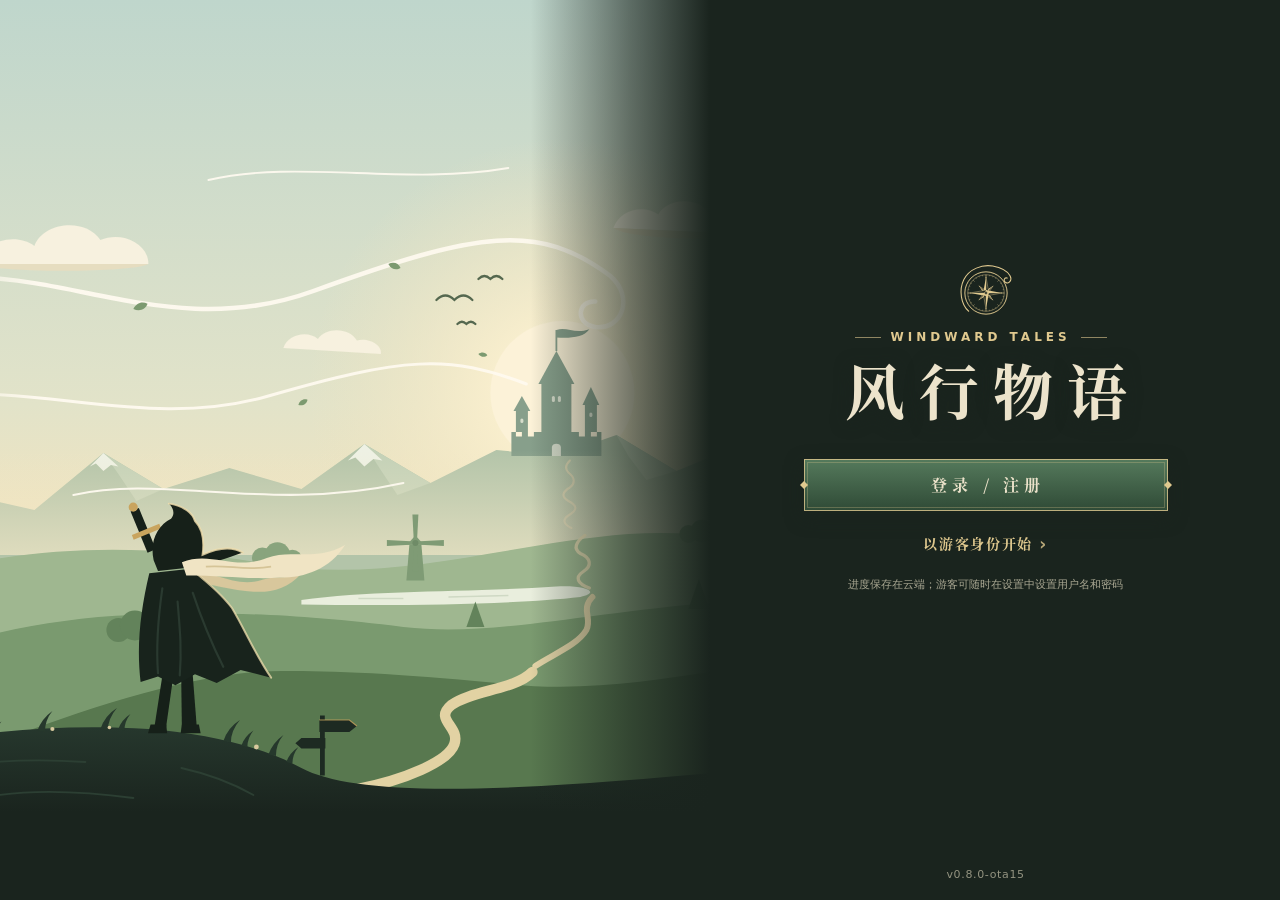
==== commit 9a594e62: "web: 0.8.0-ota15 (fe09265)" ====
--- a/index.html
+++ b/index.html
@@ -16,7 +16,7 @@
     <!-- 脚本载入前：深色底、正中一枚标志，和安卓的启动画面一模一样（同样大小、同一位置），开场动画接着它往下落。
          标志由 scripts/build-icons.mjs 导出；143px = viewBox 124 × 开场里每单位 120/104 px。 -->
     <style>#root:empty { position: fixed; inset: 0; background: #1a241e url(title/emblem.svg) 50% 50% / 143px 143px no-repeat; }</style>
-    <script type="module" crossorigin src="./assets/index-BDCqFUCd.js"></script>
+    <script type="module" crossorigin src="./assets/index-CRAHo1il.js"></script>
     <link rel="stylesheet" crossorigin href="./assets/index-DMznZM-4.css">
   </head>
   <body>
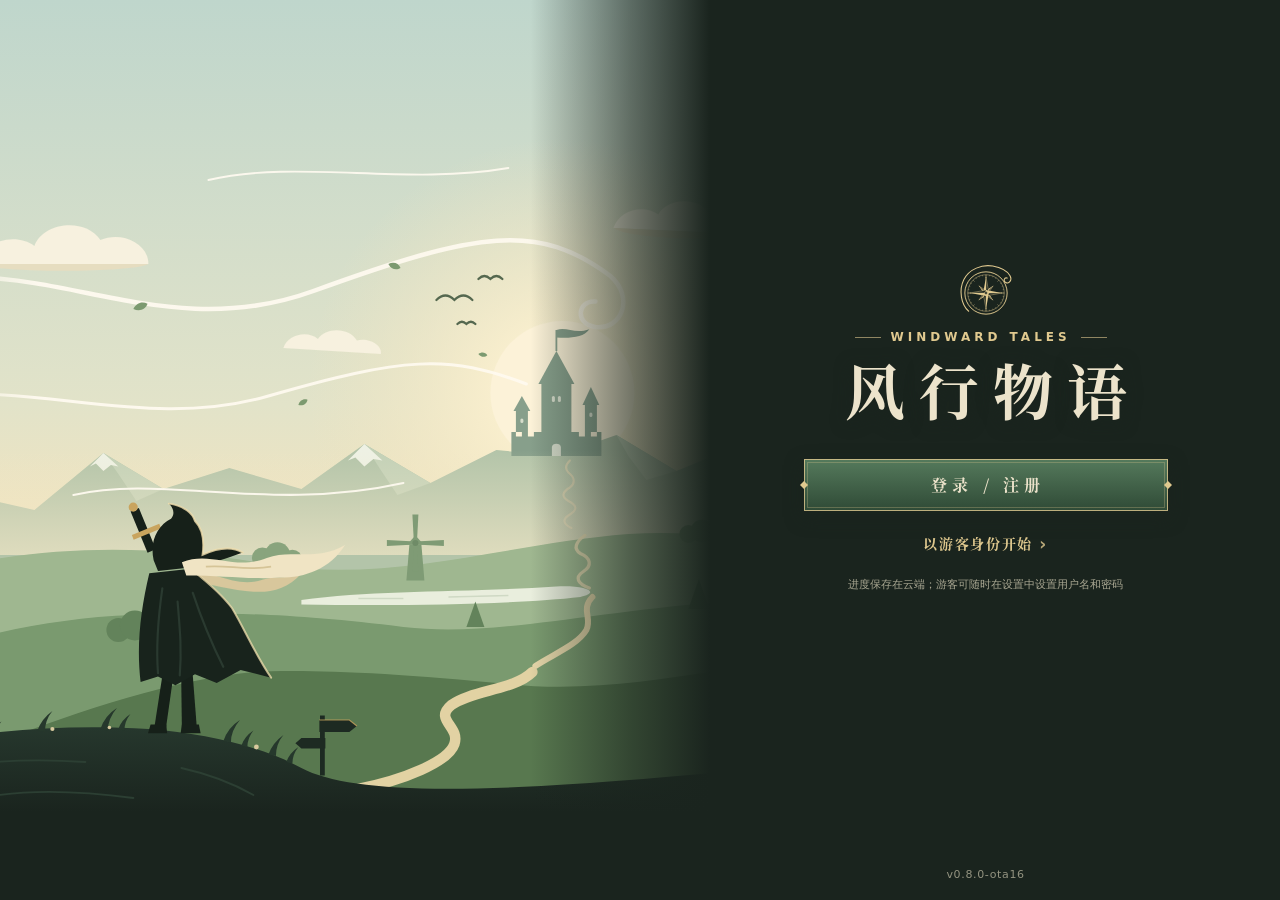
==== commit cbddb8bd: "web: 0.8.0-ota16 (560c332)" ====
--- a/index.html
+++ b/index.html
@@ -16,7 +16,7 @@
     <!-- 脚本载入前：深色底、正中一枚标志，和安卓的启动画面一模一样（同样大小、同一位置），开场动画接着它往下落。
          标志由 scripts/build-icons.mjs 导出；143px = viewBox 124 × 开场里每单位 120/104 px。 -->
     <style>#root:empty { position: fixed; inset: 0; background: #1a241e url(title/emblem.svg) 50% 50% / 143px 143px no-repeat; }</style>
-    <script type="module" crossorigin src="./assets/index-CRAHo1il.js"></script>
+    <script type="module" crossorigin src="./assets/index-hwViQiws.js"></script>
     <link rel="stylesheet" crossorigin href="./assets/index-DMznZM-4.css">
   </head>
   <body>
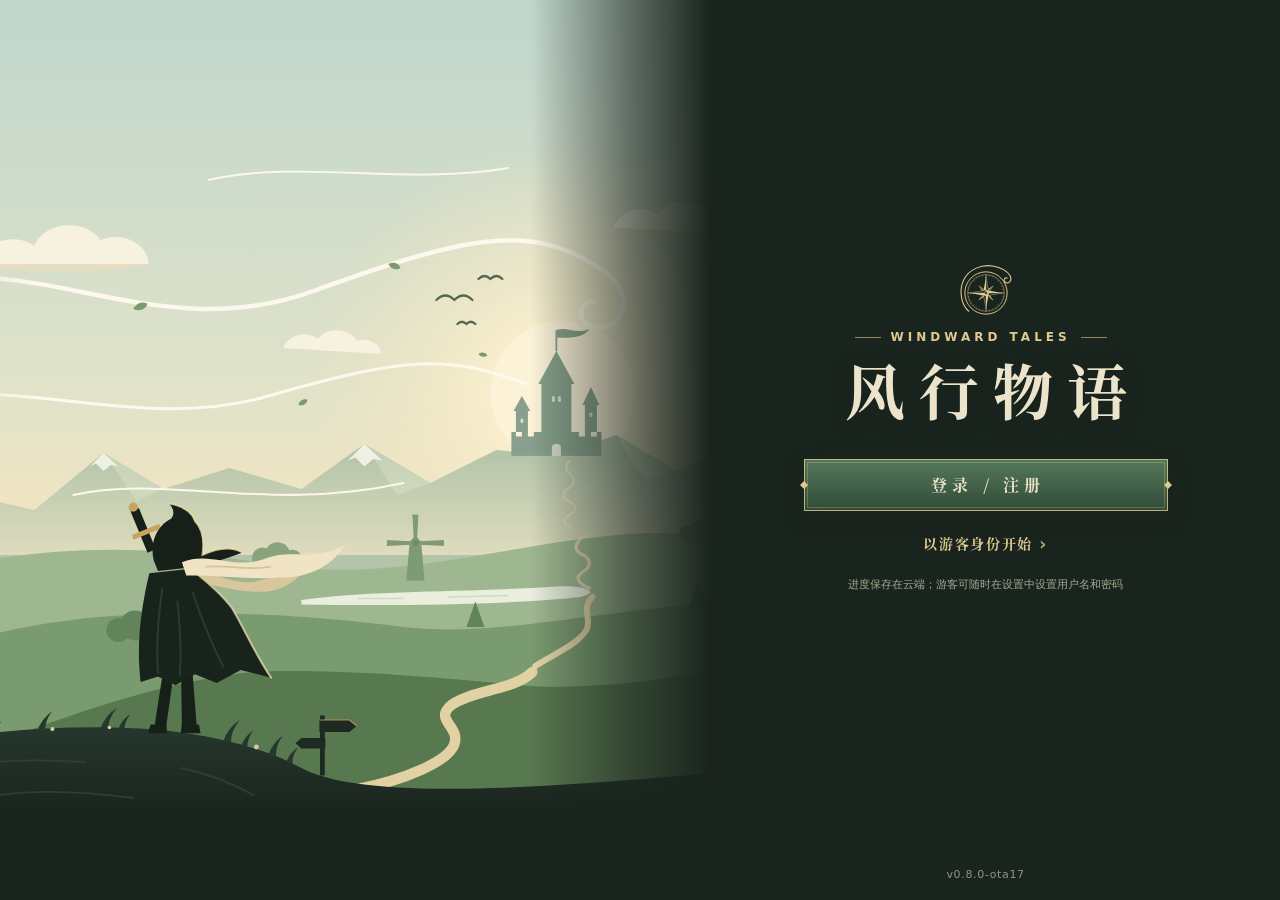
==== commit 0cf3b907: "web: 0.8.0-ota17 (7625490)" ====
--- a/index.html
+++ b/index.html
@@ -16,8 +16,8 @@
     <!-- 脚本载入前：深色底、正中一枚标志，和安卓的启动画面一模一样（同样大小、同一位置），开场动画接着它往下落。
          标志由 scripts/build-icons.mjs 导出；143px = viewBox 124 × 开场里每单位 120/104 px。 -->
     <style>#root:empty { position: fixed; inset: 0; background: #1a241e url(title/emblem.svg) 50% 50% / 143px 143px no-repeat; }</style>
-    <script type="module" crossorigin src="./assets/index-hwViQiws.js"></script>
-    <link rel="stylesheet" crossorigin href="./assets/index-DMznZM-4.css">
+    <script type="module" crossorigin src="./assets/index-ibCPxHZH.js"></script>
+    <link rel="stylesheet" crossorigin href="./assets/index-BbpibhNx.css">
   </head>
   <body>
     <div id="root"></div>
--- a/assets/index-BbpibhNx.css
+++ b/assets/index-BbpibhNx.css
@@ -0,0 +1 @@
+.unavoidable-tag{display:inline-block;padding:0 5px;border-radius:4px;background:color-mix(in srgb,var(--danger) 12%,var(--surface-raised));color:var(--danger);font-size:10px;font-weight:500;line-height:1.7;white-space:nowrap;vertical-align:1px}.boss-skill-list{display:grid;gap:8px;list-style:none;margin:0;padding:0}.boss-skill-list>li{display:grid;grid-template-columns:26px minmax(0,1fr);align-items:start;gap:8px}.boss-skill-copy{min-width:0}.boss-skill-heading{display:flex;align-items:baseline;justify-content:space-between;flex-wrap:wrap;gap:1px 8px;margin-bottom:1px;line-height:1.4}.boss-skill-heading>strong{font-size:12px;font-weight:600;color:var(--ink)}.boss-skill-heading .unavoidable-tag{margin-left:5px}.boss-skill-heading>small{font-size:10px;font-weight:400;color:var(--ink-muted)}.boss-skill-list .boss-skill-copy>p{margin:0;font-size:12px;line-height:1.55;color:var(--ink-muted);overflow-wrap:anywhere}.hunt-boss-broodmother{--hunt-tone: var(--sage-deep);--hunt-light: var(--surface-sunken)}.hunt-boss-magmaColossus{--hunt-tone: var(--clay-soft);--hunt-light: var(--surface-cream)}.hunt-boss-skyWyrm{--hunt-tone: var(--info);--hunt-light: var(--surface-cool)}.hunt-boss-graveWarden{--hunt-tone: var(--gold);--hunt-light: var(--gold-tint)}.hunt-boss-rimeGiant{--hunt-tone: var(--info);--hunt-light: var(--surface-cool)}.hunt-boss-reefTurtle{--hunt-tone: var(--sage-deep);--hunt-light: var(--surface-sunken)}.hunt-boss-tideWhale{--hunt-tone: var(--info);--hunt-light: var(--surface-cool)}.hunt-boss-stoneApe{--hunt-tone: var(--ink-soft);--hunt-light: var(--surface-warm)}.hunt-boss-art{display:block;color:var(--hunt-tone);width:128px;height:112px;flex-shrink:0}.hunt-boss-face{display:block;width:44px;height:44px;flex-shrink:0;overflow:hidden;border-radius:50%;background:var(--surface-warm);box-shadow:0 0 0 2px var(--gold-mid),0 4px 10px color-mix(in srgb,var(--ink) 30%,transparent)}.hunt-boss-face img{display:block;width:100%;height:100%;object-fit:cover}.enemy-detail-sheet .sheet-frame{background:var(--surface-paper)}.enemy-detail-sheet .sheet-header{padding:12px 14px 7px}.enemy-detail-sheet .sheet-header h2{font-size:17px;letter-spacing:.5px}.enemy-detail-sheet .sheet-header .icon-button{width:34px;height:34px;background:transparent;border-color:transparent}.enemy-detail-sheet .sheet-body{padding:10px 14px max(12px,var(--safe-area-inset-bottom, env(safe-area-inset-bottom)))}.enemy-detail-heading{display:flex;align-items:center;gap:8px}.enemy-detail-heading>.hunt-boss-art{width:48px;height:42px}.enemy-detail-heading>div{min-width:0}.enemy-detail-token{display:grid;place-items:center;flex-shrink:0;width:42px;height:42px;border:2px solid var(--clay-soft);border-radius:50%;background:var(--surface-cream);color:var(--danger);box-shadow:inset 0 0 0 3px var(--surface-paper);font-size:22px;font-weight:700}.enemy-detail-token.is-boss{border-color:var(--gold);color:var(--gold);background:var(--surface-warm)}.enemy-detail-token .unit-portrait{width:84%;height:84%}.enemy-detail-token.is-huge{width:56px;height:56px;font-size:30px;box-shadow:inset 0 0 0 4px var(--surface-paper)}.enemy-detail-heading h3{display:flex;align-items:center;flex-wrap:wrap;gap:4px 6px;margin:0;font-size:15px}.enemy-detail-heading h3 small{padding:2px 5px;border-radius:4px;background:var(--gold-tint);color:var(--gold);font-size:10px;font-weight:500}.enemy-detail-heading p{margin:2px 0 0;font-size:10px;line-height:1.5;color:var(--ink-muted)}.enemy-detail-health{margin-top:8px}.enemy-detail-health>div:first-child{display:flex;align-items:baseline;justify-content:space-between;margin-bottom:4px;font-size:12px}.enemy-detail-health strong{font-variant-numeric:tabular-nums}.enemy-detail-health small{color:var(--ink-muted);font-size:11px;font-weight:400}.enemy-detail-health .health-track{height:5px}.enemy-detail-health .health-track>div{background:var(--clay-soft)}.enemy-detail-stats{display:grid;grid-template-columns:repeat(3,minmax(0,1fr));gap:0 12px;margin:6px 0 0}.enemy-detail-stats>div{display:flex;align-items:baseline;justify-content:space-between;flex-wrap:wrap;gap:1px 4px;padding:6px 0;border-bottom:1px solid var(--line-wash)}.enemy-detail-stats dt{color:var(--ink-muted);font-size:11px}.enemy-detail-stats dd{margin:0;font-size:14px;font-weight:600;font-variant-numeric:tabular-nums}.enemy-detail-stats dd small{margin-left:3px;font-size:10px;color:var(--ink-muted);font-weight:400}.enemy-detail-lore{margin:10px 0 0;padding:1px 0 1px 9px;border-left:2px solid var(--gold-sand);color:var(--ink);font-size:12px;line-height:1.7}.enemy-detail-section{margin-top:10px}.enemy-detail-section h4{display:flex;justify-content:space-between;margin:0;font-size:12px}.enemy-detail-section h4>span{color:var(--ink-muted);font-size:11px;font-weight:400}.enemy-detail-section>p{margin:4px 0 0;color:var(--ink-muted);font-size:12px;line-height:1.55}.enemy-detail-section>.boss-skill-list{margin-top:6px}.enemy-detail-states{display:flex;flex-wrap:wrap;gap:5px;margin:6px 0 0;padding:0;list-style:none}.enemy-detail-states li{display:inline-flex;align-items:center;gap:5px;padding:4px 7px;border-radius:5px;color:var(--ink);background:var(--surface-warm);font-size:11px;line-height:1.4}.enemy-detail-state-dot{flex:none;width:7px;height:7px;border-radius:50%;box-shadow:0 0 0 1.5px var(--surface-raised)}.enemy-detail-terrain{display:flex;align-items:baseline;flex-wrap:wrap;gap:3px 8px;margin-top:9px;padding-top:8px;border-top:1px solid var(--line-wash);font-size:11px;color:var(--ink-muted)}.enemy-detail-terrain strong{color:var(--ink);font-weight:500}.enemy-detail-terrain>span:last-child{margin-left:auto}.enemy-detail-token.has-art{overflow:hidden;background:var(--surface-warm)}.enemy-detail-token .enemy-art{width:100%;height:100%;border-radius:50%;object-fit:cover}.character-portrait{display:block;flex-shrink:0;object-fit:cover;aspect-ratio:1;border-radius:var(--round-9);background:var(--surface-page)}.character-portrait.portrait-warrior{background:var(--surface-warm)}.character-portrait.portrait-ranger{background:var(--surface-sunken)}.character-portrait.portrait-mage{background:var(--surface-cool)}.character-avatar:has(.character-portrait){width:38px;height:38px;background:transparent}.ribbon-emblem:has(.character-portrait){background:transparent;border:0;padding:0}.character-portrait-frame{position:relative;display:inline-grid;flex-shrink:0;line-height:0}.hero-portrait>.character-portrait-frame{display:block;width:100%;height:100%}.character-portrait-badge{position:absolute;right:-12%;bottom:-12%;width:46%;min-width:14px;aspect-ratio:1;filter:drop-shadow(0 1px 1px color-mix(in srgb,var(--ink) 35%,transparent))}.character-portrait-badge svg{display:block;width:100%;height:100%}.character-portrait-badge.is-ascended{filter:drop-shadow(0 0 1px var(--gold-light)) drop-shadow(0 0 1px var(--gold-light)) drop-shadow(0 0 3px color-mix(in srgb,var(--gold-light) 70%,transparent))}.awaken-cutin{--tint-ink: var(--cutin-ink, var(--gold-bright));--tint-paper: var(--cutin-paper, var(--gold-tint));position:absolute;inset:0;z-index:8;overflow:hidden;pointer-events:none}.awaken-cutin>*{animation-duration:var(--cutin-ms, 1s);animation-timing-function:cubic-bezier(.2,.8,.2,1);animation-fill-mode:both}.awaken-cutin{--cutin-shade: .85}@supports (backdrop-filter: blur(1px)) or (-webkit-backdrop-filter: blur(1px)){.awaken-cutin{--cutin-shade: .62}}.awaken-cutin-shade{position:absolute;inset:0;background:radial-gradient(ellipse at 30% 50%,color-mix(in srgb,var(--tint-ink) 45%,var(--ink)),color-mix(in srgb,var(--ink) 88%,transparent) 70%);opacity:var(--cutin-shade);-webkit-backdrop-filter:blur(8px) saturate(1.4);backdrop-filter:blur(8px) saturate(1.4);animation-name:cutin-shade}.awaken-cutin-flash{position:absolute;inset:0;background:var(--tint-paper);mix-blend-mode:screen;animation-name:cutin-flash}.awaken-cutin-crest{position:absolute;left:6%;top:50%;width:220px;height:220px;margin-top:-110px;color:var(--tint-paper);animation-name:cutin-crest}.awaken-cutin-crest svg{width:100%;height:100%}.awaken-cutin-band{position:absolute;left:-10%;right:-10%;top:34%;height:34%;transform-origin:0 50%;background:linear-gradient(90deg,transparent,color-mix(in srgb,var(--tint-ink) 70%,transparent) 16%,color-mix(in srgb,var(--tint-paper) 80%,var(--tint-ink)) 50%,color-mix(in srgb,var(--tint-ink) 70%,transparent) 84%,transparent);box-shadow:0 0 0 1px color-mix(in srgb,var(--gold-pale) 70%,transparent),0 0 30px color-mix(in srgb,var(--tint-ink) 70%,transparent);animation-name:cutin-band}.awaken-cutin-portrait{position:absolute;left:4%;top:14%;width:46%;height:72%;overflow:hidden;clip-path:polygon(18% 0,100% 0,82% 100%,0 100%);background:linear-gradient(160deg,var(--tint-paper),color-mix(in srgb,var(--tint-ink) 55%,var(--tint-paper)));box-shadow:0 0 26px color-mix(in srgb,var(--tint-ink) 80%,transparent);animation-name:cutin-portrait}.awaken-cutin-portrait img{width:100%;height:100%;object-fit:cover;object-position:50% 20%}.awaken-cutin-portrait.is-drawn img{object-position:50% 0}.awaken-cutin-portrait:after{content:"";position:absolute;inset:0;background:linear-gradient(100deg,transparent 55%,color-mix(in srgb,var(--tint-paper) 65%,transparent) 62%,transparent 70%);animation:cutin-sheen var(--cutin-ms, 1s) ease-out both}.awaken-cutin-title{position:absolute;right:5%;top:36%;display:flex;flex-direction:column;align-items:flex-end;gap:2px;max-width:52%;text-align:right;animation-name:cutin-title}.awaken-cutin-title small{display:inline-flex;align-items:center;gap:4px;color:var(--tint-paper);font-size:12px;font-weight:600;letter-spacing:.12em;text-shadow:0 1px 2px color-mix(in srgb,var(--ink) 60%,transparent)}.awaken-cutin-title strong{color:var(--ink-invert);font-size:clamp(26px,9vw,40px);font-weight:800;line-height:1.1;letter-spacing:.08em;text-shadow:0 2px 0 var(--tint-ink),0 0 14px color-mix(in srgb,var(--tint-ink) 90%,transparent),0 0 2px var(--gold-pale)}@keyframes cutin-shade{0%{opacity:0}12%{opacity:var(--cutin-shade)}80%{opacity:var(--cutin-shade)}to{opacity:0}}@keyframes cutin-flash{0%{opacity:0}6%{opacity:.5}16%{opacity:0}to{opacity:0}}@keyframes cutin-crest{0%,8%{transform:rotate(-14deg) scale(.6);opacity:0}30%{transform:rotate(-8deg) scale(1);opacity:.22}80%{transform:rotate(-6deg) scale(1.06);opacity:.22}to{transform:rotate(-4deg) scale(1.15);opacity:0}}@keyframes cutin-band{0%{transform:skewY(-8deg) scaleX(0);opacity:0}10%{opacity:1}24%{transform:skewY(-8deg) scaleX(1)}82%{transform:skewY(-8deg) scaleX(1);opacity:1}to{transform:skewY(-8deg) translate(40%) scaleX(1);opacity:0}}@keyframes cutin-portrait{0%,10%{transform:translate(-130%);opacity:0}30%{transform:translate(0);opacity:1}80%{transform:translate(4%);opacity:1}to{transform:translate(160%);opacity:0}}@keyframes cutin-sheen{0%,30%{transform:translate(-100%)}60%,to{transform:translate(100%)}}@keyframes cutin-title{0%,24%{transform:translate(30%) scale(1.3);opacity:0}38%{transform:translate(0) scale(1);opacity:1}82%{transform:translate(-3%) scale(1);opacity:1}to{transform:translate(-12%);opacity:0}}.term-link{--term: var(--gold-light);display:inline;min-height:0;margin:0;padding:0;border:0;border-radius:3px;background:none;color:inherit;font:inherit;line-height:inherit;text-decoration:underline dashed color-mix(in srgb,var(--term) 75%,transparent);text-decoration-thickness:1.5px;text-underline-offset:3px;cursor:pointer}.term-link:hover,.term-link:focus-visible{color:var(--term);background:color-mix(in srgb,var(--term) 9%,transparent);text-decoration-style:solid}.term-badge{--term: var(--gold);display:inline-grid;place-items:center;flex-shrink:0;width:1.9em;height:1.9em;border:1px solid color-mix(in srgb,var(--term) 30%,transparent);border-radius:30%;background:color-mix(in srgb,var(--term) 12%,var(--surface-raised));color:var(--term)}.term-sheet .sheet-heading-icon .term-badge{width:44px;height:44px;border-radius:var(--round-13)}.term-badge.is-library{color:var(--gold)}.term-group-tag{--term: var(--gold);padding:0 8px;border-radius:var(--round-pill);background:color-mix(in srgb,var(--term) 12%,var(--surface-raised));color:var(--term);font-size:11px;font-weight:600;line-height:20px}.term-detail{--term: var(--gold);display:grid;gap:14px}.term-desc{margin:0;padding:12px 14px 12px 15px;border:1px solid color-mix(in srgb,var(--term) 18%,var(--line-wash));border-left:3px solid var(--term);border-radius:4px var(--round-10) var(--round-10) 4px;background:color-mix(in srgb,var(--term) 5%,var(--surface-raised));color:var(--ink);font-size:14px;line-height:1.85}.term-section h3{display:flex;align-items:center;gap:8px;margin:0 0 8px;color:var(--ink-muted);font-size:12px;font-weight:600;letter-spacing:.5px}.term-section h3:after{content:"";flex:1;height:1px;background:var(--line-wash)}.term-chips{display:flex;flex-wrap:wrap;gap:6px}.term-chip{--term: var(--gold);display:inline-flex;align-items:center;gap:6px;min-height:34px;padding:0 11px 0 5px;border:1px solid color-mix(in srgb,var(--term) 28%,var(--line-wash));border-radius:var(--round-pill);background:var(--surface-raised);color:var(--ink);font-size:12.5px}.term-chip .term-badge{width:24px;height:24px;border-radius:50%}.term-chip:hover,.term-chip:focus-visible{border-color:var(--term);color:var(--term)}.term-skills{display:grid;grid-template-columns:repeat(auto-fill,minmax(96px,1fr));gap:6px;margin:0;padding:0;list-style:none}.term-skills li{display:flex;align-items:center;gap:7px;min-width:0;padding:5px 8px 5px 5px;border:1px solid var(--line-wash);border-radius:var(--round-9);background:var(--surface-raised);font-size:12px}.term-skills li span{overflow:hidden;white-space:nowrap;text-overflow:ellipsis}.term-footer{display:flex;justify-content:center}.term-groups{margin-bottom:12px}.term-groups small{margin-left:4px;opacity:.7;font-size:11px}.term-grid{display:grid;grid-template-columns:repeat(auto-fill,minmax(150px,1fr));gap:8px;margin:0;padding:0;list-style:none}.term-card{--term: var(--gold);display:flex;align-items:flex-start;gap:9px;width:100%;height:100%;padding:10px 10px 10px 9px;border:1px solid var(--line-wash);border-radius:var(--round-11);background:var(--surface-raised);color:var(--ink);text-align:left}.term-card:hover,.term-card:focus-visible{border-color:color-mix(in srgb,var(--term) 45%,transparent);background:color-mix(in srgb,var(--term) 4%,var(--surface-raised))}.term-card .term-badge{width:34px;height:34px;border-radius:var(--round-10)}.term-card-copy{display:grid;gap:2px;min-width:0}.term-card-copy strong{color:var(--term);font-size:14px;font-weight:600}.term-card-copy small{display:-webkit-box;overflow:hidden;color:var(--ink-muted);font-size:11.5px;line-height:1.55;-webkit-line-clamp:3;-webkit-box-orient:vertical}.term-back svg{transform:rotate(180deg)}.reaction-art{display:grid;place-items:center;border-radius:var(--round-8);background:linear-gradient(160deg,var(--ink-soft),var(--ink));color:var(--gold-sand);box-shadow:inset 0 0 0 1px var(--gold-light)}.skill-tile.is-reaction:is(.is-learnable,.is-locked) .reaction-art{background:var(--surface-sunken);color:var(--ink-muted);box-shadow:inset 0 0 0 1px var(--line-soft)}.skill-tile.is-reaction .skill-tile-art,.skill-slot.is-reaction{position:relative}.reaction-tag{position:absolute;left:-3px;top:-5px;z-index:2;padding:0 4px;border-radius:3px;background:var(--gold-deep);color:var(--ink-invert);font-style:normal;font-size:9px;font-weight:700;line-height:13px;pointer-events:none}.skill-slot.is-reaction .skill-slot-art{position:relative;display:block}.reaction-guide-link{display:flex;align-items:center;gap:6px;width:100%;margin-top:10px;padding:9px 10px;border:1px solid var(--line-soft);border-radius:var(--round-8);background:transparent;color:var(--ink-soft);font:inherit;font-size:13px;text-align:left;cursor:pointer}.reaction-guide-link span{flex:1}.reaction-guide-link:hover{border-color:var(--line-strong);color:var(--ink)}.react-banner{position:absolute;inset:0;z-index:8;overflow:hidden;pointer-events:none}.react-banner>*{animation-duration:var(--react-ms, 1.1s);animation-fill-mode:both}.react-banner-flash{position:absolute;inset:0;box-shadow:inset 0 0 60px 18px #ffcd5acc;animation-name:react-flash;animation-timing-function:ease-out}@keyframes react-flash{0%{opacity:1}55%{opacity:.5}to{opacity:0}}.react-banner-band{position:absolute;left:0;right:0;top:44%;padding:10px 0 8px;text-align:center;background:linear-gradient(90deg,transparent,rgba(20,16,8,.86) 18%,rgba(20,16,8,.86) 82%,transparent);animation-name:react-band;animation-timing-function:cubic-bezier(.2,.8,.2,1)}.react-banner-band strong{display:block;font-family:var(--title, inherit);font-size:clamp(30px,10vw,46px);line-height:1.1;letter-spacing:.12em;color:var(--gold-light);text-shadow:0 0 14px rgba(255,190,60,.8),0 2px 0 var(--gold-deep)}.react-banner-icon{display:inline-block;margin-right:10px;vertical-align:middle;line-height:0}.react-banner-band small{display:block;margin-top:2px;font-size:14px;color:var(--gold-pale)}@keyframes react-band{0%{opacity:0;clip-path:inset(48% 0 48% 0)}12%{opacity:1;clip-path:inset(0 0 0 0)}78%{opacity:1}to{opacity:0}}@media(prefers-reduced-motion:reduce){.react-banner>*{animation:none}}.boss-banner{position:absolute;inset:0;z-index:7;overflow:hidden;pointer-events:none}.boss-banner>*{animation-duration:var(--boss-banner-ms, 1.7s);animation-timing-function:cubic-bezier(.2,.8,.2,1);animation-fill-mode:both}.boss-banner-shade{position:absolute;inset:0;background:radial-gradient(ellipse at 66% 50%,color-mix(in srgb,var(--danger) 26%,color-mix(in srgb,var(--ink) 86%,transparent)),color-mix(in srgb,var(--ink) 93%,transparent) 70%);animation-name:boss-shade}.boss-banner-band{position:absolute;left:-6%;right:-6%;top:27%;height:46%;transform:skewY(-3deg);transform-origin:100% 50%;background:linear-gradient(90deg,transparent,color-mix(in srgb,var(--gold-deep) 62%,var(--ink)) 22%,color-mix(in srgb,var(--gold-sand) 62%,var(--ink)) 76%,transparent);box-shadow:0 -1px color-mix(in srgb,var(--gold-pale) 70%,transparent),0 1px color-mix(in srgb,var(--gold-pale) 70%,transparent);animation-name:boss-band}.boss-banner-art{position:absolute;right:-2%;top:50%;width:min(66%,340px);aspect-ratio:1;transform:translateY(-50%);clip-path:polygon(16% 0,100% 0,100% 100%,0 100%);filter:drop-shadow(0 0 22px color-mix(in srgb,var(--ink) 75%,transparent));animation-name:boss-art}.boss-banner-art img{display:block;width:100%;height:100%;object-fit:cover;-webkit-mask-image:linear-gradient(90deg,transparent,black 26%);mask-image:linear-gradient(90deg,transparent,black 26%)}.boss-banner-title{position:absolute;left:7%;top:50%;display:flex;flex-direction:column;gap:2px;max-width:58%;transform:translateY(-50%);color:var(--surface-cream);text-shadow:0 2px 8px color-mix(in srgb,var(--ink) 80%,transparent);animation-name:boss-title}.boss-banner-title small{color:var(--gold-pale);font-size:12px;letter-spacing:4px}.boss-banner-title strong{font:700 clamp(30px,5.2vw,44px)/1.15 var(--title);letter-spacing:2px}.boss-banner-title span{color:var(--gold-tint);font:500 clamp(15px,2.2vw,19px)/1.3 var(--title);letter-spacing:2px}@keyframes boss-shade{0%{opacity:0}12%{opacity:1}84%{opacity:1}to{opacity:0}}@keyframes boss-band{0%{opacity:0;transform:skewY(-3deg) scaleY(.1)}14%{opacity:1;transform:skewY(-3deg) scaleY(1)}84%{opacity:1;transform:skewY(-3deg) scaleY(1)}to{opacity:0;transform:skewY(-3deg) scaleY(.7)}}@keyframes boss-art{0%{opacity:0;transform:translate(26%,-50%) scale(1.08)}18%{opacity:1;transform:translateY(-50%) scale(1.02)}82%{opacity:1;transform:translateY(-50%) scale(1)}to{opacity:0;transform:translate(-5%,-50%) scale(1)}}@keyframes boss-title{0%,10%{opacity:0;transform:translate(-16px,-50%)}26%{opacity:1;transform:translateY(-50%)}84%{opacity:1;transform:translateY(-50%)}to{opacity:0;transform:translateY(-50%)}}.terrain-bar{display:flex;align-items:center;width:100%;min-height:40px;padding:5px 11px;gap:8px;border:0;border-top:1px solid var(--line-soft);background:var(--surface-soft);color:var(--ink-muted);font-size:11px}.terrain-current{display:inline-flex;align-items:center;gap:4px;font-weight:600}.terrain-preview{display:flex;align-items:center;justify-content:flex-end;gap:9px;flex:1}.terrain-preview>span{display:inline-flex;align-items:center;gap:3px}.terrain-preview i{width:7px;height:7px;background:currentColor;border-radius:2px;opacity:.6}.terrain-brush{color:var(--accent)}.terrain-highland{color:var(--gold-mid)}.terrain-water{color:#437c8a}.terrain-rock{color:var(--sage-deep)}.terrain-lava{color:var(--danger)}.terrain-ice{color:var(--info)}.terrain-quicksand{color:var(--gold-deep)}.terrain-vent{color:var(--clay-soft)}.terrain-stormrock{color:var(--shade)}.terrain-tideflat{color:var(--hero-mark)}.terrain-chasm{color:var(--abyss)}.terrain-detail p{font-size:13px;line-height:1.85;margin:8px 0;color:var(--ink-muted)}.terrain-detail strong{font-size:19px}.terrain-detail>small,.terrain-coordinate{font-size:11px;color:var(--ink-muted)}.terrain-detail h3{display:flex;align-items:center;gap:10px;font-size:15px}.terrain-detail h3 small{margin-left:auto;font-size:11px;font-weight:400}.terrain-guide .terrain-detail+.terrain-detail{border-top:1px solid var(--surface-sunken);margin-top:15px;padding-top:15px}.terrain-guide-note{border-top:1px solid var(--surface-sunken);padding-top:12px;margin-top:16px;font-size:11px;line-height:1.8;color:var(--ink-muted)}.turn-order{--turn-rail: color-mix(in srgb, var(--line-strong) 72%, transparent);display:flex;flex-direction:column;align-items:center;justify-content:flex-start;gap:6px;flex:none;width:29px;padding:7px 3px;overflow:hidden;border-right:1px solid var(--line-wash, #81917b25);background:linear-gradient(90deg,var(--surface-soft),color-mix(in srgb,var(--surface-soft) 82%,transparent))}.turn-order-label{z-index:1;display:grid;place-items:center;flex:none;width:19px;height:18px;border:1px solid var(--accent-pale);border-radius:var(--round-6);background:var(--surface-sunken);color:var(--accent-deep)}.turn-order-label svg{display:block}.turn-order ol{position:relative;display:flex;flex-direction:column;align-items:center;gap:5px;width:100%;margin:0;padding:0;list-style:none;min-height:0}.turn-order ol:before{content:"";position:absolute;top:5px;bottom:5px;left:50%;width:1px;background:var(--turn-rail);transform:translate(-50%)}.turn-chip{--turn-tone: #6d7a69;--turn-wash: var(--surface-hollow);position:relative;z-index:1;width:21px;height:21px;flex:none;display:grid;place-items:center;border:1px solid var(--turn-tone);border-radius:50%;background:var(--turn-wash);box-shadow:0 0 0 2px var(--surface-soft);color:var(--turn-tone);font-size:11px;font-weight:600;line-height:1}.turn-chip.is-hero{--turn-tone: var(--hero-mark);--turn-wash: var(--surface-sunken)}.turn-chip.is-ally{--turn-tone: #587b9a;--turn-wash: #edf3f4}.turn-chip.is-shadow{--turn-tone: var(--shade);--turn-wash: var(--shade-tint)}.turn-chip.is-enemy{--turn-tone: #a85d48;--turn-wash: #f7eeea}.turn-chip.is-next{width:25px;height:25px;margin:-2px 0;border-color:var(--turn-tone);background:var(--turn-tone);color:var(--ink-invert);box-shadow:0 0 0 2px var(--surface-soft),0 0 0 3px color-mix(in srgb,var(--turn-tone) 42%,transparent);font-size:12px}.turn-cursor{position:absolute;top:50%;right:-6px;width:0;height:0;border-top:4px solid transparent;border-bottom:4px solid transparent;border-left:4px solid var(--turn-tone);transform:translateY(-50%)}.turn-chip.is-later{opacity:.38}.turn-chip.is-wrap{margin-top:9px}.turn-chip.is-wrap:before{content:"";position:absolute;left:-5px;right:-5px;top:-6px;border-top:1px dashed var(--line-strong)}.turn-chip.is-special{--turn-tone: #b94d2d}.turn-chip.is-special:after{content:"!";position:absolute;right:-4px;top:-4px;display:grid;place-items:center;width:10px;height:10px;border-radius:50%;background:#c4562f;color:var(--ink-invert);box-shadow:0 0 0 1.5px var(--surface-soft);font-size:7px;font-weight:800;line-height:1}@media(max-width:380px){.turn-order{width:27px;padding-inline:2px}.turn-chip{width:19px;height:19px;font-size:10px}.turn-chip.is-next{width:23px;height:23px;font-size:11px}}.turn-order.is-detailed{width:156px;align-items:stretch;gap:8px;padding:10px 8px}.is-detailed .turn-order-label{display:flex;gap:4px;width:auto;height:22px;padding:0 8px;font-size:11px;font-weight:600;letter-spacing:1px}.is-detailed ol{align-items:stretch;gap:4px}.is-detailed ol:before{left:19px;transform:none}.is-detailed .turn-chip{display:flex;align-items:center;gap:8px;width:auto;height:auto;min-height:34px;margin:0;padding:3px 6px 3px 4px;border:0;border-radius:var(--round-9);background:none;box-shadow:none;color:var(--ink);font-size:12px}.is-detailed .turn-glyph{display:grid;place-items:center;flex:none;width:24px;height:24px;border:1px solid var(--turn-tone);border-radius:50%;background:var(--turn-wash);box-shadow:0 0 0 2px var(--surface-soft);color:var(--turn-tone);font-weight:600}.is-detailed .turn-chip.is-next{width:auto;height:auto;margin:0;background:color-mix(in srgb,var(--turn-tone) 14%,var(--surface-paper));box-shadow:inset 0 0 0 1px color-mix(in srgb,var(--turn-tone) 40%,transparent);color:var(--ink);font-size:12px}.is-detailed .turn-chip.is-next .turn-glyph{background:var(--turn-tone);color:var(--ink-invert)}.is-detailed .turn-cursor{display:none}.is-detailed .turn-chip.is-wrap{margin-top:0}.is-detailed .turn-chip.is-wrap:before{display:none}.is-detailed .turn-chip.is-special:after{left:22px;right:auto;top:2px}.turn-copy{display:flex;flex-direction:column;gap:3px;flex:1;min-width:0}.turn-copy strong{overflow:hidden;font-weight:500;line-height:1.3;white-space:nowrap;text-overflow:ellipsis}.turn-hp{height:3px;border-radius:2px;background:var(--surface-sunken);overflow:hidden}.turn-hp>i{display:block;height:100%;background:var(--turn-tone)}.turn-round-break{position:relative;z-index:1;margin:6px 0 2px;padding:0 4px;color:var(--ink-muted);font-size:11px;letter-spacing:1px;background:var(--surface-soft)}.page-heading{display:flex;align-items:center;gap:10px;min-height:56px;padding:6px 1px 8px;margin:0}.page-heading-emblem{display:grid;place-items:center;flex-shrink:0;width:34px;height:34px;border:1px solid var(--line-soft);border-radius:var(--round-11);background:var(--surface-raised);box-shadow:0 1px #526c3c14,0 3px 8px -4px #526c3c40;color:var(--accent)}.page-heading-back{padding:0;cursor:pointer}.page-heading-back svg{transform:rotate(180deg)}.page-heading-back:active{transform:translateY(1px)}.page-heading-title{display:flex;align-items:baseline;gap:8px;min-width:0;margin-right:auto}.page-heading h1{margin:0;color:var(--ink);font-family:var(--title);font-size:23px;font-weight:600;line-height:1.3;letter-spacing:3px;white-space:nowrap}.page-heading-title>span{overflow:hidden;color:var(--ink-soft);font-size:12px;text-overflow:ellipsis;white-space:nowrap}.page-heading-actions{display:flex;align-items:center;justify-content:flex-end;gap:6px;min-height:44px;flex-shrink:0}.page-heading-actions>button{display:inline-flex;align-items:center;justify-content:center;gap:5px;min-height:40px;padding:6px 12px;border:1px solid var(--line-soft);border-radius:var(--round-pill);background:var(--surface-raised);box-shadow:0 1px #526c3c14,0 3px 8px -4px #526c3c40;color:var(--mint);font-size:12px;white-space:nowrap;transition:transform .12s ease,box-shadow .12s ease}.page-heading-actions>button:active{transform:translateY(1px);box-shadow:0 1px 2px -1px #526c3c30}.page-heading-actions>.has-points{color:var(--gold);border-color:#ab915c55;background:linear-gradient(180deg,var(--surface-raised),var(--surface-warm))}.page-heading-actions>svg{color:var(--sage-deep)}.page-heading-actions>.gold-balance{min-height:34px;padding:5px 12px;border:1px solid #ab915c40;border-radius:var(--round-pill);background:linear-gradient(180deg,var(--surface-paper),var(--surface-warm))}.page-heading-badge{padding:6px 12px;border:1px solid #ab915c40;border-radius:var(--round-pill);color:var(--gold);background:linear-gradient(180deg,var(--surface-paper),var(--surface-warm));font-size:12px;line-height:1.5;letter-spacing:1px}@media(max-width:360px){.page-heading-title>span{display:none}}.leaderboard-sheet .sheet-frame{background:var(--surface-paper)}.leaderboard-sheet .sheet-heading-icon{color:var(--gold)}.leaderboard-sheet .sheet-body{padding:14px 14px max(18px,var(--safe-area-inset-bottom, env(safe-area-inset-bottom)))}.leaderboard-tabs{position:sticky;z-index:2;top:-8px;box-shadow:0 0 0 8px var(--surface-paper);display:grid;grid-template-columns:repeat(6,minmax(0,1fr));gap:4px;padding:4px;border:1px solid var(--line-wash);border-radius:var(--round-10);background:var(--surface-sunken)}.leaderboard-tabs button{min-width:0;min-height:40px;padding:6px 2px;border:0;border-radius:var(--round-7);background:none;color:var(--ink-muted);font-size:12px}.leaderboard-tabs button:hover{color:var(--ink);background:var(--surface-soft)}.leaderboard-tabs button[aria-selected=true]{background:var(--surface-raised);color:var(--accent-deep);font-weight:600;box-shadow:0 2px 8px #526c3c12}.leaderboard-board{margin-top:14px}.leaderboard-board-heading{display:flex;align-items:center;justify-content:space-between;gap:12px;padding:2px 3px 13px;border-bottom:1px solid var(--line-wash)}.leaderboard-board-heading>div{min-width:0}.leaderboard-board-heading h3{font-family:var(--title);font-size:18px;font-weight:600;line-height:1.45;letter-spacing:.5px}.leaderboard-board-heading p{margin-top:3px;color:var(--ink-muted);font-size:11px;line-height:1.5}.leaderboard-board-heading>span{flex-shrink:0;padding:4px 7px;border:1px solid var(--line-wash);border-radius:5px;color:var(--ink-muted);background:var(--surface-soft);font-size:10px;font-variant-numeric:tabular-nums}.leaderboard-columns{display:grid;grid-template-columns:34px minmax(0,1fr) auto;gap:8px;padding:10px 8px 5px;color:var(--ink-muted);font-size:10px;line-height:1.5}.leaderboard-columns span:nth-child(2){padding-left:48px}.leaderboard-columns span:last-child{text-align:right}.leaderboard-list{display:grid;gap:5px;list-style:none;margin:0;padding:0}.leaderboard-list li{display:grid;grid-template-columns:34px 40px minmax(0,1fr) auto;align-items:center;gap:8px;min-height:60px;padding:8px;border:1px solid var(--line-wash);border-radius:var(--round-9);background:var(--surface-raised)}.leaderboard-list li.mine{border-color:var(--accent-light);background:var(--surface-sunken)}.leaderboard-rank{display:grid;place-items:center;width:28px;height:28px;border-radius:50%;color:var(--ink-muted);background:var(--surface-soft);font-size:12px;font-variant-numeric:tabular-nums}.leaderboard-list li.podium .leaderboard-rank{border:1px solid var(--gold-light);color:var(--gold);background:var(--gold-tint);font-weight:700}.leaderboard-portrait{display:grid;place-items:center;width:40px;height:40px;overflow:hidden;border:1px solid var(--line-soft);border-radius:var(--round-10);color:var(--ink-muted);background:var(--surface-soft)}.leaderboard-portrait .character-portrait{width:40px;height:40px;border-radius:var(--round-9)}.leaderboard-name{display:grid;min-width:0;gap:3px}.leaderboard-player{display:flex;align-items:center;min-width:0;gap:5px}.leaderboard-player strong{min-width:0;overflow:hidden;text-overflow:ellipsis;white-space:nowrap;font-size:14px;font-weight:600}.leaderboard-player em{flex-shrink:0;padding:1px 4px;border-radius:4px;color:var(--accent-deep);background:var(--surface-paper);font-size:9px;line-height:1.5}.leaderboard-name small{overflow:hidden;color:var(--ink-muted);font-size:10px;line-height:1.5;text-overflow:ellipsis;white-space:nowrap}.leaderboard-value{flex-shrink:0;color:var(--accent-deep);font-size:13px;font-weight:600;font-variant-numeric:tabular-nums;white-space:nowrap}.leaderboard-state{display:grid;justify-items:center;padding:42px 24px 36px;color:var(--ink-muted);text-align:center}.leaderboard-state>svg{margin-bottom:10px;color:var(--sage-deep)}.leaderboard-state strong{color:var(--ink);font-size:14px;font-weight:600}.leaderboard-state p{max-width:300px;margin-top:6px;font-size:12px;line-height:1.7}.leaderboard-state .small-button{margin-top:14px;min-height:40px}.leaderboard-error>svg{color:var(--danger)}.leaderboard-loading{display:grid;gap:6px;padding-top:10px}.leaderboard-skeleton{display:grid;grid-template-columns:28px minmax(0,1fr) 55px;align-items:center;gap:12px;min-height:58px;padding:8px 10px;border:1px solid var(--line-wash);border-radius:var(--round-9);background:var(--surface-raised)}.leaderboard-skeleton>*{display:block;height:10px;border-radius:var(--round-6);background:var(--surface-sunken)}.leaderboard-skeleton i{width:28px;height:28px;border-radius:50%}.leaderboard-skeleton b{width:55%}.leaderboard-footnote{display:flex;align-items:flex-start;gap:7px;margin-top:13px;padding:10px;border-radius:var(--round-8);color:var(--ink-muted);background:var(--surface-soft);font-size:10px;line-height:1.6}.leaderboard-footnote>svg{flex-shrink:0;margin-top:1px}.leaderboard-updated{display:block;margin-top:2px;font-variant-numeric:tabular-nums}.leaderboard-stale{display:flex;align-items:center;gap:7px;margin-top:10px;padding:7px 8px 7px 10px;border:1px solid var(--line-wash);border-radius:var(--round-8);color:var(--ink-muted);background:var(--surface-soft);font-size:11px;line-height:1.5}.leaderboard-stale>svg{flex-shrink:0;color:var(--danger)}.leaderboard-stale>span{flex:1;min-width:0}.leaderboard-stale button{display:inline-flex;flex-shrink:0;align-items:center;gap:4px;min-height:32px;padding:4px 10px;border:1px solid var(--line-soft);border-radius:var(--round-6);background:var(--surface-raised);color:var(--ink);font-size:11px}@media(max-width:374px){.leaderboard-sheet .sheet-body{padding-right:10px;padding-left:10px}.leaderboard-tabs{grid-template-columns:repeat(3,minmax(0,1fr))}.leaderboard-tabs button{min-height:36px}.leaderboard-list li{grid-template-columns:30px 36px minmax(0,1fr) auto;gap:6px;padding:7px 6px}.leaderboard-portrait,.leaderboard-portrait .character-portrait{width:36px;height:36px}.leaderboard-columns{grid-template-columns:30px minmax(0,1fr) auto}.leaderboard-columns span:nth-child(2){padding-left:42px}.leaderboard-player strong{font-size:13px}.leaderboard-value{font-size:12px}}.friends-sheet .sheet-frame{background:var(--surface-paper)}.friends-sheet .sheet-heading-icon{color:var(--accent-deep)}.friends-sheet .sheet-body{padding:14px 14px max(18px,var(--safe-area-inset-bottom, env(safe-area-inset-bottom)))}.friends-panel{display:grid;gap:12px}.friends-card{display:grid;gap:10px;padding:12px;border:1px solid var(--line-soft);border-radius:var(--round-14);background:linear-gradient(160deg,var(--surface-raised),var(--surface-soft));box-shadow:0 2px 10px #42603b0f}.friends-add{display:flex;gap:8px}.friends-field{display:flex;flex:1;align-items:center;gap:8px;min-width:0;min-height:44px;padding:0 12px;border:1px solid var(--line-mid);border-radius:var(--round-10);background:var(--surface-raised);color:var(--ink-soft);transition:border-color .15s,box-shadow .15s}.friends-field:focus-within{border-color:var(--accent-light);box-shadow:0 0 0 3px #7d9d6c2e;color:var(--accent)}.friends-field>svg{flex-shrink:0}.friends-field input{flex:1;min-width:0;height:42px;padding:0;border:0;outline:none;background:none;color:var(--ink);font:inherit;font-size:15px;font-variant-numeric:tabular-nums}.friends-field input::placeholder{color:var(--ink-soft);font-size:14px}.friends-add .primary-button{flex:0 0 auto;min-width:72px;min-height:44px;padding:0 16px;border-radius:var(--round-10);font-size:14px}.friends-add .primary-button:disabled{border-color:var(--line-soft);background:var(--surface-sunken);color:var(--ink-soft);box-shadow:none}.friends-me{display:flex;align-items:center;gap:8px;padding:10px 2px 0 4px;border-top:1px dashed var(--line-soft);color:var(--ink-muted);font-size:12px}.friends-me>span{flex-shrink:0}.friends-me strong{flex:1;min-width:0;overflow:hidden;color:var(--accent-deep);font-size:14px;font-weight:600;letter-spacing:.06em;text-overflow:ellipsis;white-space:nowrap;font-variant-numeric:tabular-nums}.friends-copy-uid{flex-shrink:0;min-height:30px;padding:0 12px;border:1px solid var(--line-mid);border-radius:var(--round-pill);background:var(--surface-raised);color:var(--accent-deep);font-size:12px}.friends-copy-uid:hover{border-color:var(--accent-light);background:var(--surface-soft)}.friends-error{display:flex;align-items:flex-start;gap:6px;margin:0;padding:10px 12px;border:1px solid var(--line-soft);border-radius:var(--round-9);background:var(--surface-warm);color:var(--danger);font-size:12px;line-height:1.7}.friends-error>svg{flex-shrink:0;margin-top:3px}.friends-note{margin:0;color:var(--accent-deep);font-size:12px;line-height:1.6}.friends-loading,.friends-empty{margin:0;padding:14px 4px;color:var(--ink-muted);font-size:12px;line-height:1.7}.friends-section{display:grid;gap:7px}.friends-section>ul,.friends-pick{display:grid;gap:5px;list-style:none;margin:0;padding:0}.friends-heading{display:flex;align-items:center;justify-content:space-between;gap:8px}.friends-section h3{font-family:var(--title);font-size:15px;font-weight:600;line-height:1.5}.friends-section h3 span{margin-left:4px;color:var(--ink-muted);font-family:inherit;font-size:11px;font-weight:400;font-variant-numeric:tabular-nums}.friends-heading .text-button{min-height:36px;font-size:12px}.friends-heading .text-button[aria-pressed=true]{color:var(--accent-deep);font-weight:600}.friends-row{display:grid;grid-template-columns:44px minmax(0,1fr) auto;align-items:center;gap:10px;min-height:64px;padding:10px;border:1px solid var(--line-wash);border-radius:var(--round-12);background:var(--surface-raised);box-shadow:0 1px 4px #42603b0a}.friends-avatar{position:relative;display:grid;place-items:center;width:44px;height:44px;border:1px solid var(--line-soft);border-radius:var(--round-12);color:var(--ink-muted);background:var(--surface-soft)}.friends-avatar .character-portrait{width:42px;height:42px;border-radius:var(--round-11)}.friends-online{position:absolute;right:-3px;bottom:-3px;width:12px;height:12px;border:2px solid var(--surface-raised);border-radius:50%;background:var(--mint)}.friends-copy{display:grid;min-width:0;gap:1px}.friends-copy strong{overflow:hidden;font-size:15px;font-weight:600;text-overflow:ellipsis;white-space:nowrap}.friends-copy small{overflow:hidden;color:var(--ink-muted);font-size:11px;line-height:1.5;text-overflow:ellipsis;white-space:nowrap}.friends-copy .friends-seen{color:var(--ink-soft)}.friends-copy .friends-seen.is-online{color:var(--mint);font-weight:600}.friends-actions{display:flex;align-items:center;gap:6px}.friends-actions .small-button{gap:4px;min-height:36px;padding:0 11px;border-radius:var(--round-pill);background:var(--surface-soft);font-size:12px}.friends-actions .friends-visit{border-color:var(--accent-edge);background:linear-gradient(120deg,var(--accent),var(--accent-deep));color:var(--ink-invert)}.friends-actions .friends-visit:hover{background:var(--accent-deep)}.friends-actions .small-button:disabled{opacity:.45}.friends-actions .text-button{min-height:36px;padding:0 6px;font-size:12px}.friends-remove{display:inline-flex;align-items:center;gap:4px;min-height:40px;padding:0 8px;border:0;border-radius:var(--round-6);background:transparent;color:var(--ink-muted);font-size:12px}.friends-remove:hover{color:var(--danger);background:var(--surface-warm)}.friends-pick{grid-column:1 / -1;margin-top:3px;padding-top:7px;border-top:1px dashed var(--line-wash)}.friends-pick-option{display:grid;grid-template-columns:34px minmax(0,1fr) auto;align-items:center;gap:9px;width:100%;min-height:48px;padding:6px 8px;border:1px solid var(--line-wash);border-radius:var(--round-8);background:var(--surface-soft);color:var(--ink);text-align:left}.friends-pick-option:hover{border-color:var(--accent-light)}.friends-pick-option .character-portrait{width:34px;height:34px;border-radius:var(--round-8)}.friends-pick-action{display:inline-flex;align-items:center;gap:3px;color:var(--accent-deep);font-size:12px}.friends-state{display:grid;justify-items:center;padding:32px 20px;color:var(--ink-muted);text-align:center}.friends-state>svg{margin-bottom:10px;color:var(--sage-deep)}.friends-state strong{color:var(--ink);font-size:14px;font-weight:600}.friends-state p{max-width:300px;margin-top:6px;font-size:12px;line-height:1.7}.friends-state .small-button{margin-top:14px;min-height:40px}@media(max-width:374px){.friends-sheet .sheet-body{padding-right:10px;padding-left:10px}.friends-row{grid-template-columns:38px minmax(0,1fr) auto;gap:7px;padding:8px 7px}.friends-avatar{width:38px;height:38px}.friends-avatar .character-portrait{width:36px;height:36px}.friends-actions .small-button{padding:0 9px}.friends-actions .small-button>svg{display:none}}.wilds-map-tools>.wilds-coop-button{position:relative;padding:0 10px}.wilds-map-tools>.wilds-coop-button.is-coop{color:var(--accent)}.wilds-coop-count{font-size:12px;font-variant-numeric:tabular-nums}.wilds-coop-badge{position:absolute;top:-4px;right:-4px;min-width:18px;height:18px;padding:0 5px;box-sizing:border-box;border-radius:var(--round-pill);background:var(--danger);color:var(--ink-invert);font-size:11px;line-height:18px;text-align:center}.wilds-coop-block{display:grid;gap:8px;margin-bottom:12px;padding:12px;border:1px solid var(--line-soft);border-radius:var(--round-12);background:var(--surface-paper)}.wilds-coop-block h3{margin:0;color:var(--ink);font-size:14px}.wilds-coop-block p{margin:0;color:var(--ink-muted);font-size:12px;line-height:1.6}.wilds-coop-block p b{color:var(--ink);font-size:14px}.wilds-coop-block .primary-button,.wilds-coop-block .small-button{justify-self:start}.wilds-coop-card{grid-template-columns:minmax(0,1fr);margin-bottom:12px}.wilds-coop-card h3{margin:0;color:var(--ink);font-size:15px}.wilds-coop-card>p{margin:-4px 0 0;color:var(--ink-muted);font-size:12px;line-height:1.6}.wilds-coop-card>.primary-button{justify-self:stretch;justify-content:center;min-height:44px}.wilds-coop-friends{display:grid;gap:6px;margin:0;padding:0;list-style:none}.wilds-coop-friends .friends-row{grid-template-columns:34px minmax(0,1fr) auto;gap:8px;min-height:0;padding:6px 6px 6px 8px}.wilds-coop-friends .friends-avatar{width:34px;height:34px;border-radius:var(--round-10)}.wilds-coop-friends .friends-avatar .character-portrait{width:32px;height:32px;border-radius:var(--round-9)}.wilds-coop-friends .friends-online{width:10px;height:10px}.wilds-coop-friends .friends-copy strong{font-size:14px}.wilds-coop-friends .friends-actions .small-button{min-height:32px;padding:0 12px}.wilds-coop-footnote{display:flex;align-items:flex-start;gap:6px;margin:0 0 4px;padding:8px 10px;border-radius:var(--round-8);background:var(--surface-soft);color:var(--ink-muted);font-size:11px;line-height:1.6}.wilds-coop-footnote>svg{flex-shrink:0;margin-top:2px}.wilds-coop-list{display:grid;gap:6px;margin:0 0 12px;padding:0;list-style:none}.wilds-coop-block .wilds-coop-list{margin:0}.wilds-coop-list li{display:flex;align-items:center;gap:8px;min-height:48px;padding:6px 10px;border:1px solid var(--line-soft);border-radius:var(--round-12);background:var(--surface-paper)}.wilds-coop-list li>span{display:grid;flex:1;min-width:0;gap:2px}.wilds-coop-list b{display:flex;flex-wrap:wrap;align-items:center;gap:4px;color:var(--ink);font-size:14px;overflow-wrap:anywhere}.wilds-coop-list em{padding:0 6px;border-radius:var(--round-pill);background:var(--surface-soft);color:var(--ink-muted);font-size:11px;font-style:normal}.wilds-coop-list small{color:var(--ink-muted);font-size:12px;overflow-wrap:anywhere}.wilds-coop-list .small-button{flex:none}.wilds-coop-sheet .wilds-gift{margin:0 0 12px}.wilds-coop-sheet .wilds-gift input{width:72px;min-height:34px;padding:4px 8px;border:1px solid var(--line-mid);border-radius:var(--round-8);background:var(--surface-soft);color:var(--ink);font-size:13px}.wilds-coop-bar{position:absolute;top:54px;left:8px;right:8px;z-index:5;display:flex;align-items:center;gap:6px;box-sizing:border-box;min-height:38px;margin:0;padding:3px 4px 3px 12px;border-radius:var(--round-pill);background:var(--surface-raised);color:var(--ink);font-size:12px;line-height:1.4;box-shadow:0 2px 8px #526c3c33}.wilds-coop-bar span{flex:1;min-width:0;overflow:hidden;text-overflow:ellipsis;white-space:nowrap}.wilds-coop-bar button{flex:none;min-height:30px;padding:0 12px;border:1px solid var(--line-mid);border-radius:var(--round-pill);background:var(--surface-page);color:var(--accent-deep);font-size:12px}.wilds-coop-bar button:disabled{opacity:.5}.wilds-stage.has-coop-bar .wilds-chips,.wilds-stage.has-coop-bar>.wilds-pin{top:99px}.wilds-stage.has-coop-bar .wilds-map-note{top:calc(98px + var(--wilds-chips, 0) * 44px)}.wilds-stage.has-coop-bar .wilds-home-inner{padding-top:94px}.wilds-piece.wilds-peer{z-index:1;transition:transform .35s linear}.wilds-peer .wilds-piece-body{box-shadow:0 0 0 2px var(--line-mid),0 3px 8px #526c3c33}.wilds-peer-name{position:absolute;left:0;top:0;padding:0 5px;border-radius:var(--round-pill);background:var(--surface-raised);color:var(--ink);font-size:10px;line-height:16px;white-space:nowrap;box-shadow:0 1px 3px #526c3c33}@media(prefers-reduced-motion:reduce){.wilds-piece.wilds-peer{transition:none}}.wilds-coop-sheet .wilds-gift .small-button{justify-self:start}.hunt-heading{display:flex;flex-wrap:wrap;align-items:baseline;gap:0 8px;flex:1;min-width:0}.hunt-heading-pacts{flex-basis:100%;min-width:0;margin:1px 0 0;overflow:hidden;text-overflow:ellipsis;white-space:nowrap;color:var(--clay-soft);font-size:10px;line-height:1.4}.hunt-heading>strong{min-width:0;overflow:hidden;text-overflow:ellipsis;white-space:nowrap;font-size:15px;font-weight:600;line-height:1.4}.hunt-heading>strong>small{margin-left:6px;color:var(--clay-soft);font-size:10px;font-weight:400;font-variant-numeric:tabular-nums}.hunt-heading>span{flex-shrink:0;margin-left:auto;color:var(--ink-muted);font-size:10px;line-height:1.5;white-space:nowrap;font-variant-numeric:tabular-nums}.hunt-roster{display:grid;grid-template-columns:repeat(2,minmax(0,1fr));gap:12px;list-style:none;margin:8px 0 0;padding:0}.hunt-roster>li{min-width:0}.hunt-target{display:flex;flex-direction:column;align-items:center;gap:7px;width:100%;height:100%;min-height:188px;padding:14px 8px 13px;border:1px solid var(--line-soft);border-radius:var(--round-14);background:radial-gradient(ellipse at top,var(--hunt-light),var(--surface-paper) 75%);color:var(--ink);text-align:center;box-shadow:var(--shadow-card)}.hunt-target>.hunt-boss-art{width:min(100%,132px);height:112px;margin-bottom:1px}.hunt-target>strong{font-family:var(--title);font-size:16px;font-weight:600;line-height:1.4}.hunt-target-meta{display:flex;align-items:center;gap:5px;font-size:11px;line-height:1.4;color:var(--hunt-tone);font-variant-numeric:tabular-nums}.hunt-target.is-locked{background:var(--surface-soft);border-color:var(--line-soft)}.hunt-target.is-locked>.hunt-boss-art{filter:grayscale(.8);opacity:.45}.hunt-target.is-locked>strong,.hunt-target.is-locked .hunt-target-meta{color:var(--ink-muted)}.hunt-target-gear{max-width:100%;overflow:hidden;text-overflow:ellipsis;white-space:nowrap;padding:1px 7px;border:1px solid var(--line-soft);border-radius:var(--round-pill);color:var(--ink-muted);font-size:10px;line-height:1.5}.hunt-target-gear.is-worn{border-color:currentColor;color:var(--gold)}.hunt-sheet .sheet-frame{background:var(--surface-paper)}.hunt-sheet .sheet-header{gap:8px;padding:14px 14px 9px}.hunt-sheet .sheet-heading{gap:8px}.hunt-sheet .sheet-heading-icon .hunt-boss-art{width:46px;height:40px}.hunt-sheet .sheet-header h2{font-size:17px;letter-spacing:.5px}.hunt-sheet .sheet-subtitle{font-size:10px}.hunt-sheet .sheet-header .icon-button{width:34px;height:34px;background:transparent;border-color:transparent}.hunt-sheet .sheet-body{padding:10px 14px}.hunt-sheet .sheet-footer{flex-shrink:0;padding:9px 14px max(12px,var(--safe-area-inset-bottom, env(safe-area-inset-bottom)));border-top:1px solid var(--line-wash)}.hunt-sheet .hunt-enter{width:100%;min-height:44px;padding:9px 12px;font-size:14px}.hunt-unlock{margin:0 0 9px;color:var(--ink-muted);text-align:center;font-size:11px;line-height:1.5}.hunt-panel{display:grid;gap:9px}.hunt-intel>p,.hunt-trophy p{margin:0;color:var(--ink-muted);font-size:12px;line-height:1.55;overflow-wrap:anywhere}.hunt-section{padding-top:9px;border-top:1px solid var(--line-wash)}.hunt-section-heading{display:flex;align-items:baseline;justify-content:space-between;flex-wrap:wrap;gap:3px 8px;margin-bottom:6px}.hunt-section-heading h3{display:flex;align-items:center;gap:5px;color:var(--ink-muted);font-size:12px;font-weight:500;letter-spacing:.5px}.hunt-trophy .hunt-section-heading>strong{font-size:12px;font-weight:600;color:var(--gold)}.hunt-trophy small{display:block;margin-top:4px;font-size:10px;line-height:1.5;color:var(--ink-muted)}.hunt-trophy .hunt-trophy-gear{margin-top:6px;color:var(--ink)}@media(hover:hover){.hunt-target:hover{border-color:var(--hunt-tone);background:var(--surface-paper)}}@media(max-width:374px){.hunt-heading{gap:5px}.hunt-heading>strong{font-size:14px}.hunt-roster{gap:9px}.hunt-target{min-height:174px;padding-top:10px}.hunt-target>.hunt-boss-art{height:102px}.hunt-target>strong{font-size:15px}}.hunt-pips{display:inline-flex;gap:3px}.hunt-pips>i{width:6px;height:6px;border:1px solid currentColor;border-radius:50%;opacity:.55}.hunt-pips>i.is-met{background:currentColor;opacity:1}.hunt-diffs{display:grid;grid-template-columns:repeat(5,minmax(0,1fr));gap:5px}.hunt-diff{display:flex;flex-direction:column;align-items:center;gap:1px;min-width:0;min-height:44px;padding:5px 2px;border:1px solid var(--line-soft);border-radius:var(--round-10, 10px);background:var(--surface-paper);color:var(--ink)}.hunt-diff>strong{font-size:12px;font-weight:600;line-height:1.35;white-space:nowrap}.hunt-diff>small{display:flex;align-items:center;color:var(--ink-muted);font-size:10px;line-height:1.35;font-variant-numeric:tabular-nums}.hunt-diff.is-cleared{border-color:color-mix(in srgb,var(--gold) 55%,var(--line-soft))}.hunt-diff[aria-checked=true]{border-color:var(--hunt-tone, var(--clay-soft));background:color-mix(in srgb,var(--hunt-tone, var(--clay-soft)) 12%,var(--surface-paper));box-shadow:inset 0 0 0 1px var(--hunt-tone, var(--clay-soft))}.hunt-diff:disabled{background:var(--surface-soft);color:var(--ink-muted)}.hunt-rewards p{margin:0;color:var(--ink-muted);font-size:12px;line-height:1.55;overflow-wrap:anywhere}.hunt-rewards .hunt-section-heading>strong{font-size:12px;font-weight:600;color:var(--ink);font-variant-numeric:tabular-nums}.hunt-pacts-intro{margin:0 0 8px;color:var(--ink-muted);font-size:11px;line-height:1.55}.hunt-pacts-score{display:flex;align-items:baseline;justify-content:space-between;flex-wrap:wrap;gap:2px 8px;margin-bottom:8px}.hunt-pacts-score strong{color:var(--hunt-tone, var(--clay-soft));font-size:22px;font-weight:600;font-variant-numeric:tabular-nums}.hunt-pacts-score strong small{color:var(--ink-muted);font-size:11px;font-weight:400}.hunt-pacts-score span{display:inline-flex;align-items:center;flex-wrap:wrap;gap:3px;color:var(--ink-muted);font-size:11px;font-variant-numeric:tabular-nums}.hunt-pact{display:grid;grid-template-columns:1fr auto;align-content:start;gap:1px 6px;width:100%;height:100%;padding:6px 8px;border:1px solid var(--line-soft);border-radius:var(--round-8);background:var(--surface-raised);color:var(--ink-muted);text-align:left}.hunt-pact strong{font-size:12px;font-weight:600;color:var(--ink)}.hunt-pact small{display:flex;align-items:baseline;gap:4px;font-size:11px;font-variant-numeric:tabular-nums}.hunt-pact small em{font-style:normal;font-size:9px}.hunt-pact span{grid-column:1 / -1;font-size:10px;line-height:1.45;overflow-wrap:anywhere}.hunt-pact.is-on{border-color:var(--hunt-tone, var(--clay-soft));background:var(--hunt-light, var(--surface-cream));color:var(--ink)}.hunt-pact.is-on small{color:var(--hunt-tone, var(--clay-soft));font-weight:600}.hunt-pact.is-fixed{cursor:default}.hunt-pact strong>svg{margin-left:3px;vertical-align:-1px;color:var(--ink-muted)}.contract-summary{display:flex;align-items:center;gap:14px;padding:12px 14px;border:1px solid color-mix(in srgb,var(--hunt-tone, var(--clay-soft)) 35%,var(--line-soft));border-radius:var(--round-14);background:radial-gradient(circle at 18% 50%,var(--surface-raised),var(--hunt-light, var(--surface-cream)) 70%)}.contract-seal{position:relative;display:grid;place-items:center;flex-shrink:0;width:88px;height:88px;color:var(--hunt-tone, var(--clay-soft))}.contract-seal>svg{position:absolute;inset:0;width:100%;height:100%}.contract-seal circle{fill:none;stroke-width:6;stroke-linecap:round}.contract-seal-track{stroke:var(--line-soft)}.contract-seal-plan{stroke:currentColor;opacity:.3}.contract-seal-best{stroke:currentColor}.contract-seal-tick{stroke:var(--surface-raised);stroke-width:2}.contract-seal>strong{position:relative;margin-top:-4px;font-family:var(--title);font-size:34px;font-weight:700;line-height:1;font-variant-numeric:tabular-nums}.contract-seal>small{position:absolute;bottom:13px;color:var(--ink-muted);font-size:10px}.contract-summary-copy{display:grid;gap:2px;min-width:0}.contract-summary-copy>small{color:var(--ink-muted);font-size:10px;letter-spacing:.5px}.contract-rank{color:var(--hunt-tone, var(--clay-soft));font-family:var(--title);font-size:22px;font-weight:700;line-height:1.25;letter-spacing:4px}.contract-best{color:var(--ink-muted);font-size:12px}.contract-best b{color:var(--ink);font-variant-numeric:tabular-nums}.contract-next{margin:2px 0 0;color:var(--ink);font-size:11px;line-height:1.5}.contract-next b{color:var(--hunt-tone, var(--clay-soft))}.contract-reward{display:inline-flex;align-items:center;gap:2px;margin-left:6px;color:var(--gold-deep);font-variant-numeric:tabular-nums;white-space:nowrap}.contract-reward>svg{color:var(--gold)}.contract-fixed{display:flex;align-items:center;gap:8px;padding:8px 12px;border:1px dashed var(--hunt-tone, var(--clay-soft));border-radius:var(--round-10);color:var(--ink-muted);font-size:11px}.contract-fixed>svg{flex-shrink:0;color:var(--hunt-tone, var(--clay-soft))}.contract-fixed>span{display:flex;flex-wrap:wrap;align-items:baseline;gap:0 6px;flex:1;min-width:0}.contract-fixed small{flex-basis:100%;font-size:10px}.contract-fixed strong{color:var(--ink);font-size:13px;font-weight:600}.contract-fixed em{flex-shrink:0;font-style:normal;font-weight:600;color:var(--hunt-tone, var(--clay-soft))}.contract-depth{display:flex;align-items:center;gap:10px;margin:8px 2px 0;padding:8px 8px 8px 12px;border:1px solid var(--line-soft);border-radius:var(--round-10);background:var(--surface-raised);color:var(--ink-muted);font-size:11px;line-height:1.45}.contract-depth.is-on{border-color:var(--hunt-tone, var(--clay-soft));background:var(--hunt-light, var(--surface-cream));color:var(--ink)}.contract-depth-name{display:flex;flex-wrap:wrap;align-items:baseline;gap:0 6px;flex:1;min-width:0;padding:0;border:0;background:none;color:inherit;font:inherit;text-align:left}.contract-depth small{flex-basis:100%;font-size:10px;color:var(--ink-muted)}.contract-depth strong{color:var(--ink);font-size:13px;font-weight:600}.contract-depth-step{display:flex;align-items:center;flex-shrink:0}.contract-depth-step>button{display:grid;place-items:center;width:34px;height:34px;border:1px solid var(--line-soft);border-radius:var(--round-8);background:var(--surface-paper);color:var(--ink);font-size:18px;line-height:1}.contract-depth-step>button:disabled{opacity:.4}.contract-depth-step>b{min-width:2.2em;text-align:center;color:var(--hunt-tone, var(--clay-soft));font-size:16px;font-variant-numeric:tabular-nums}.hunt-pact{position:relative}.hunt-pact-pips{position:absolute;right:8px;bottom:7px;display:flex;gap:3px}.hunt-pact-pips>b{width:5px;height:5px;border-radius:50%;background:var(--line-mid)}.hunt-pact-pips>b.is-on{background:var(--hunt-tone, var(--clay-soft))}.hunt-pact:has(.hunt-pact-pips)>span{padding-right:40px}.contract-pact-detail{display:none}:root[data-ui=camp] .contract-pact-detail{display:grid;grid-template-columns:auto 1fr;align-items:baseline;align-content:start;gap:1px 8px;min-height:54px;margin:8px 2px 0;padding:7px 10px;border-radius:var(--round-8);background:var(--surface-raised);color:var(--ink);font-size:11px;line-height:1.5}:root[data-ui=camp] .contract-pact-detail strong{font-size:13px;font-weight:600}:root[data-ui=camp] .contract-pact-detail small{color:var(--ink-muted);font-size:10px;font-variant-numeric:tabular-nums}:root[data-ui=camp] .contract-pact-detail span{grid-column:1 / -1}:root[data-ui=camp] .contract-pacts>ul{grid-template-columns:repeat(auto-fill,minmax(88px,1fr));grid-auto-rows:auto}:root[data-ui=camp] .contract-pacts .hunt-pact{min-height:46px;padding:7px 8px 14px}:root[data-ui=camp] .contract-pacts .hunt-pact>span,:root[data-ui=camp] .contract-pacts .hunt-pact-scope,:root[data-ui=camp] .contract-depth-text{display:none}:root[data-ui=camp] .contract-pacts .hunt-pact-pips{right:auto;left:8px;bottom:6px}:root[data-ui=camp] .contract-pacts .hunt-pact.is-focus,:root[data-ui=camp] .contract-depth.is-focus{box-shadow:0 0 0 2px color-mix(in srgb,var(--hunt-tone, var(--clay-soft)) 40%,transparent)}:root[data-ui=camp] .contract-depth{padding:5px 5px 5px 10px}:root[data-ui=camp] .contract-depth-name{flex-wrap:nowrap;gap:8px}:root[data-ui=camp] .contract-depth-name small{flex-basis:auto}:root[data-ui=camp] .contract-depth-name strong{order:-1}.contract-tiers{display:grid;grid-template-columns:repeat(5,minmax(0,1fr));gap:4px;margin:8px 0 0;padding:0;list-style:none}.contract-tiers>li{display:grid;justify-items:center;gap:1px;padding:4px 2px;border-radius:var(--round-6);background:var(--surface-raised);color:var(--ink-muted);font-size:11px}.contract-tiers>li small{font-size:9px;font-variant-numeric:tabular-nums}.contract-tiers>li.is-met{color:var(--hunt-tone, var(--clay-soft))}.contract-tiers>li>svg{display:none}.contract-tiers.is-map{grid-template-columns:repeat(3,minmax(0,1fr))}.contract-tiers>li em{margin-left:4px;font-style:normal;font-size:9px;color:var(--hunt-tone, var(--clay-soft))}.contract-trial{display:flex;align-items:center;justify-content:center;gap:5px;margin:0 0 8px;color:var(--ink-muted);font-size:11px;line-height:1.5}.contract-trial>svg{flex-shrink:0}.contract-trial em{font-style:normal}.contract-trial strong{font-weight:600;color:var(--ink)}.contract-trial.is-won strong{color:var(--accent-deep)}.contract-trial.is-lost strong{color:var(--hunt-tone, var(--clay-soft))}.contract-tools{display:grid;grid-template-columns:repeat(3,minmax(0,1fr));gap:6px}.contract-tools>button{display:flex;align-items:center;justify-content:center;gap:4px;min-width:0;min-height:36px;padding:4px 6px;border:1px solid var(--line-soft);border-radius:var(--round-9);background:var(--surface-raised);color:var(--ink);font-size:12px}.contract-tools>button>svg{flex-shrink:0;color:var(--hunt-tone, var(--clay-soft))}.contract-tools>button>span{overflow:hidden;white-space:nowrap;text-overflow:ellipsis}.contract-tools>button>em{flex-shrink:0;color:var(--hunt-tone, var(--clay-soft));font-size:11px;font-style:normal;font-weight:600}.contract-board{margin-top:0}.contract-board-mine{position:sticky;bottom:0;display:flex;align-items:baseline;gap:8px;margin:10px 0 0;box-shadow:0 -6px 12px var(--surface-paper);padding:8px 12px;border:1px solid var(--accent-light);border-radius:var(--round-10);background:var(--surface-sunken);color:var(--ink-muted);font-size:12px}.contract-board-mine b{color:var(--ink);font-size:14px}.contract-board-mine span:last-child{margin-left:auto;font-variant-numeric:tabular-nums}.contract-strength .hunt-section-heading>small{color:var(--ink-muted);font-size:10px}.contract-table{width:100%;border:1px solid var(--line-soft);border-radius:var(--round-12);border-collapse:separate;border-spacing:0;overflow:hidden;background:var(--surface-raised);font-variant-numeric:tabular-nums;table-layout:fixed}.contract-table col,.contract-table th,.contract-table td{min-width:0}.contract-table thead th{padding:6px 6px 5px 2px;border-bottom:1px solid var(--line-soft);background:var(--surface-soft);color:var(--ink-muted);font-size:10px;font-weight:400;text-align:right;white-space:nowrap}.contract-table thead th:first-child{width:31%}.contract-table thead th>svg{vertical-align:-2px;margin-right:1px}.contract-table tbody th{padding:7px 4px 7px 8px;font-weight:600;font-size:12px;text-align:left}.contract-table tbody th>div{display:flex;align-items:center;gap:5px;min-width:0}.contract-table tbody th span{display:block;min-width:0;line-height:1.3}.contract-table tbody th small{margin-left:2px;color:var(--ink-muted);font-size:10px;font-weight:400;white-space:nowrap}.contract-table tbody th .hunt-boss-art{flex-shrink:0;width:22px;height:22px}.contract-table tbody th svg{flex-shrink:0;color:var(--accent-deep)}.contract-table td{padding:7px 6px 7px 2px;font-size:12px;font-weight:600;text-align:right;white-space:nowrap}.contract-table td small{color:var(--ink-muted);font-size:9px;font-weight:400}.contract-table tbody tr+tr>*{border-top:1px solid var(--line-wash)}.contract-table tr.is-boss{background:linear-gradient(90deg,var(--hunt-light, var(--surface-cream)),transparent 70%)}.contract-table tr.is-boss th{font-family:var(--title)}.contract-table td.is-changed{color:var(--danger)}.contract-table td.is-changed>svg{margin-left:1px;vertical-align:-1px}.contract-board-updated{margin:8px 0 0;color:var(--ink-muted);font-size:11px;text-align:center}.contract-pacts{padding:6px 6px 8px;border:1px solid var(--line-soft);border-radius:var(--round-12);background:var(--surface-soft)}.contract-pact-tabs{display:grid;grid-template-columns:repeat(3,minmax(0,1fr));gap:3px;padding:3px;border-radius:var(--round-9);background:var(--surface-sunken)}.contract-pact-tabs button{display:flex;align-items:center;justify-content:center;gap:4px;min-width:0;min-height:34px;padding:4px 6px;border:0;border-radius:var(--round-7);background:transparent;color:var(--ink-muted);font-size:12px}.contract-pact-tabs button>span{overflow:hidden;white-space:nowrap;text-overflow:ellipsis}.contract-pact-tabs button>em{flex-shrink:0;padding:0 5px;border-radius:var(--round-pill);background:color-mix(in srgb,var(--hunt-tone, var(--clay-soft)) 14%,transparent);color:var(--hunt-tone, var(--clay-soft));font-size:10px;font-style:normal;font-weight:600;font-variant-numeric:tabular-nums;line-height:16px}.contract-pact-tabs button[aria-selected=true]{background:var(--surface-raised);color:var(--ink);font-weight:600;box-shadow:0 1px 3px #526c3c1f}.contract-pacts>ul{display:grid;grid-template-columns:repeat(2,minmax(0,1fr));grid-auto-rows:1fr;gap:5px;margin:8px 2px 0;padding:0;list-style:none;animation:view-in .18s ease-out}.contract-pacts>ul>li{min-width:0}.hunt-pact-scope{margin-left:5px;padding:0 4px;border-radius:4px;font-size:9px;font-style:normal;font-weight:500;line-height:15px;vertical-align:1px}.hunt-pact-scope.is-boss{background:var(--hunt-light, var(--surface-cream));color:var(--hunt-tone, var(--clay-soft))}.hunt-pact-scope.is-all{background:var(--surface-sunken);color:var(--ink-muted)}.campaign-story-note{display:flex;align-items:flex-start;gap:10px;margin:0 14px 12px;padding:2px 0 2px 10px;border-left:2px solid var(--gold-sand)}.campaign-story-note p{margin:0;color:var(--ink);font-size:12px;line-height:1.7}.campaign-story-note p+p{margin-top:6px}.chapter-line{margin:8px 0 0;padding:2px 0 2px 10px;border-left:2px solid var(--gold-sand);color:var(--ink-muted);font-size:12px;line-height:1.7}.equipment-type-line{color:var(--ink-muted);font-size:12px;line-height:1.6;margin-top:5px}.equipment-stat-section{border-top:1px solid var(--line-wash);margin-top:10px;padding-top:9px}.equipment-stat-section h4{display:flex;align-items:center;justify-content:space-between;margin:0 0 5px;font-size:12px;font-weight:600}.equipment-stat-section h4 span{font-size:10px;color:var(--ink-muted);font-weight:400}.equipment-stat-section dl{margin:0;display:grid;gap:4px}.equipment-stat-section dl>div{display:flex;justify-content:space-between;gap:10px;font-size:13px;line-height:1.6}.equipment-stat-section dt{color:var(--ink-muted)}.equipment-stat-section dd{margin:0;font-variant-numeric:tabular-nums;color:var(--mint);text-align:right}.equipment-stat-section>p{color:var(--ink-muted);font-size:12px}.equipment-usable-filter{display:inline-flex;align-items:center;gap:7px;font-size:12px;color:var(--ink-muted);min-height:36px;cursor:pointer}.equipment-usable-filter input{width:16px;height:16px;accent-color:var(--accent)}.equipment-restriction-note{margin-top:12px;padding:10px 12px;border:1px solid var(--gold-sand);background:var(--surface-warm);color:var(--gold-deep);border-radius:var(--round-8);font-size:12px;line-height:1.7}.equipment-detail-card{padding:11px 12px;border:1px solid var(--line-wash);border-radius:var(--round-10);background:var(--surface-soft)}.equipment-detail-card+.primary-button{margin-top:12px}.equipment-detail-heading{display:flex;align-items:center;gap:10px}.equipment-detail-heading>div{flex:1;min-width:0}.equipment-detail-heading .item-icon,.equipment-detail-heading .item-icon:has(>.game-art){width:42px;height:42px;aspect-ratio:1}.equipment-detail-title{display:flex;align-items:baseline;justify-content:space-between;gap:8px}.equipment-detail-title strong{font-size:15px;font-weight:600;overflow-wrap:anywhere}.equipment-detail-title>span{flex-shrink:0;color:var(--gold);font-size:12px;font-variant-numeric:tabular-nums}.equipment-detail-heading p{margin-top:4px;color:var(--ink-muted);font-size:11px;line-height:1.5}.equipment-detail-card .equipment-stat-section{margin-top:8px;padding-top:7px}.equipment-detail-card .equipment-stat-section h4{margin-bottom:3px;font-size:11px;color:var(--ink-muted);font-weight:500}.equipment-detail-card .equipment-stat-section dl{gap:2px}.equipment-detail-card .equipment-stat-section dl>div{font-size:12px;line-height:1.65}.equipment-sheet .sheet-header{padding:8px 12px 6px}.equipment-sheet .sheet-frame{height:90dvh}.equipment-sheet .sheet-header h2{font-size:19px}.equipment-sheet .sheet-header .icon-button{width:44px;height:44px}.equipment-sheet .sheet-body{flex:1;padding:0 12px 12px}.equipment-view-switch{position:sticky;top:0;z-index:2;display:grid;grid-template-columns:repeat(3,minmax(0,1fr));gap:4px;padding:6px 0 8px;background:var(--surface-soft)}.equipment-view-switch button{min-width:0;min-height:44px;padding:6px 2px;border:1px solid transparent;border-radius:var(--round-7);color:var(--ink-muted);background:transparent;font-size:12px}.equipment-view-switch button[aria-pressed=true]{border-color:var(--line-mid);background:var(--surface-page);color:var(--accent-deep);font-weight:600}.equipment-sheet .sheet-footer{flex-shrink:0;padding:9px 14px max(12px,var(--safe-area-inset-bottom, env(safe-area-inset-bottom)));border-top:1px solid var(--line-wash);background:var(--surface-soft)}.equipment-sheet .sheet-footer .primary-button{min-height:44px;padding:9px 12px;font-size:14px}.equipment-footer-actions{display:flex;align-items:stretch;gap:10px}.equipment-footer-actions>.primary-button{flex:1;min-width:0}.equipment-sheet .equipment-comparison{margin-top:13px}.equipment-sheet .equipment-comparison .section-heading{margin:0 0 5px;gap:4px}.equipment-sheet .equipment-comparison .section-heading h3{color:var(--ink-muted);font-size:12px;font-weight:500;letter-spacing:.5px}.equipment-sheet .equipment-comparison h3{font-size:13px;font-weight:600}.equipment-sheet .equipment-comparison .muted{font-size:10px}.equipment-sheet .equipment-comparison table{font-size:12px;font-variant-numeric:tabular-nums}.equipment-sheet .equipment-comparison thead{font-size:10px}.equipment-sheet .equipment-comparison th,.equipment-sheet .equipment-comparison td{padding:4px 3px;line-height:1.5}.equipment-sheet .equipment-comparison tbody th{width:28%;color:var(--ink-muted)}.equipment-sheet .equipment-comparison td{white-space:nowrap}.equipment-sheet .equipment-comparison td:last-child{font-size:11px}.equipment-sheet .equipment-extra-actions{min-width:0;margin:12px 0 0;padding:0;border:0}.equipment-actions-heading{display:flex;align-items:baseline;justify-content:space-between;gap:10px;margin-bottom:10px}.equipment-actions-heading h3{margin:0;font-size:14px;font-weight:600}.equipment-actions-heading>span{color:var(--ink-muted);font-size:12px}.equipment-upgrade-level{display:inline-flex;align-items:center;gap:6px;color:var(--ink-muted)}.equipment-upgrade-level strong{color:var(--accent);font-size:14px;font-variant-numeric:tabular-nums}.equipment-upgrade-body{display:grid;grid-template-columns:minmax(0,1fr) 90px;align-items:center;gap:12px}.equipment-upgrade-preview{display:grid;gap:5px;margin:0;font-size:12px}.equipment-upgrade-preview>div{display:flex;justify-content:space-between;gap:8px}.equipment-upgrade-preview dt{color:var(--ink-muted)}.equipment-upgrade-preview dd{display:flex;align-items:center;gap:7px;margin:0;font-variant-numeric:tabular-nums}.equipment-upgrade-preview dd>span,.equipment-upgrade-preview svg{color:var(--ink-muted)}.equipment-upgrade-preview strong{color:var(--mint);font-weight:600}.equipment-upgrade-submit{display:flex;flex-direction:column;align-items:center;justify-content:center;gap:2px;width:100%;min-height:44px;padding:5px 3px;border:1px solid var(--accent);border-radius:var(--round-7);background:var(--accent);color:#fff;font-size:12px}.equipment-upgrade-submit>span{display:flex;align-items:center;gap:5px}.equipment-upgrade-submit small{font-size:11px}.equipment-forge .equipment-workshop-card+.equipment-workshop-card{margin-top:12px;padding-top:12px;border-top:1px solid var(--line-wash)}.equipment-card-submit{min-height:40px}.equipment-grade-note{margin:0;color:var(--ink-muted);font-size:12px;line-height:1.6}.equipment-upgrade-submit.is-plain{border-color:var(--line-mid);background:var(--surface-paper);color:var(--ink)}.equipment-reroll-section{margin-top:6px;border-top:1px solid var(--line-soft)}.equipment-reroll-lock summary{display:flex;align-items:center;justify-content:space-between;gap:8px;min-height:44px;color:var(--ink-muted);font-size:11px;cursor:pointer;list-style:none}.equipment-reroll-lock summary::-webkit-details-marker{display:none}.equipment-reroll-lock[open] summary svg{transform:rotate(90deg)}.equipment-reroll-section .equipment-manage-button{width:100%;min-height:44px;margin-top:4px;padding:6px 8px;background:var(--surface-soft);border-color:#d7d1bc}.equipment-reroll-section .equipment-manage-button strong,.equipment-reroll-section .equipment-action-price{font-size:12px}.equipment-manage-button{display:flex;align-items:center;gap:10px;min-height:58px;padding:9px 10px;border:1px solid var(--line-mid);border-radius:var(--round-10);background:var(--surface-hollow);color:var(--accent-deep);text-align:left}.equipment-manage-button>svg{flex-shrink:0}.equipment-manage-button>span{min-width:0}.equipment-manage-button strong{display:block;font-size:14px;font-weight:600}.equipment-manage-button small{display:block;margin-top:5px;color:var(--ink-muted);font-size:11px;line-height:1.5}.equipment-manage-button .equipment-action-price{margin-left:auto;flex-shrink:0;text-align:right;font-size:14px;font-variant-numeric:tabular-nums}.equipment-manage-button:not(:disabled):hover{border-color:#829a73;background:var(--surface-sunken)}.equipment-sell-button{display:flex;flex-direction:column;align-items:center;justify-content:center;gap:2px;flex:0 0 88px;min-height:48px;padding:6px 8px;border:1px solid #d9d2bf;border-radius:var(--round-8);background:var(--surface-paper);color:#7d653c;font-size:13px}.equipment-sell-button>span{display:flex;align-items:center;gap:4px}.equipment-sell-button>small{font-size:11px;font-variant-numeric:tabular-nums}.equipment-sell-button:not(:disabled):hover{border-color:#ad9a72;background:var(--surface-warm)}.equipment-extra-actions .reroll-lock{margin:0 0 10px}.equipment-extra-actions .reroll-lock>span{margin-bottom:6px;line-height:1.6}.equipment-extra-actions .reroll-lock>div{gap:6px}.equipment-extra-actions .reroll-lock button{min-height:44px;padding:9px 12px;font-size:12px}.equipment-panel>.page-heading+.section-heading{margin:6px 0 10px}.inventory-type{display:flex;align-items:center;gap:7px;margin-top:3px;color:var(--ink-muted);font-size:10px}.inventory-type em{font-style:normal;color:var(--accent);background:var(--surface-hollow);border-radius:4px;padding:1px 5px}.inventory-type em.is-unmastered{color:var(--ink-muted)}.equipment-stat-sources{display:grid;grid-template-columns:minmax(0,1fr);gap:14px;margin-top:10px}.equipment-info-group{display:grid;grid-template-columns:minmax(0,1fr);gap:8px;min-width:0}.equipment-info-title{display:flex;align-items:baseline;justify-content:space-between;gap:8px;margin:0;padding-bottom:5px;border-bottom:1px solid var(--line-soft);color:var(--ink);font-size:13px;font-weight:600}.equipment-info-title>span{color:var(--ink-muted);font-size:11px;font-weight:400}.equipment-stat-sources .equipment-info-title+.equipment-stat-section{border-top:0;padding-top:0}.equipment-stat-sources .equipment-stat-section{min-width:0;margin:0;padding-top:7px}.equipment-stat-sources .equipment-stat-section h4{gap:6px;flex-wrap:wrap;margin-bottom:4px;font-size:12px}.equipment-stat-sources .equipment-stat-section dl{gap:3px}.equipment-stat-sources .is-stat-list dl{grid-template-columns:repeat(2,minmax(0,1fr));column-gap:18px}.equipment-stat-sources .is-stat-list dl>.is-wide{grid-column:1 / -1}.equipment-stat-sources .equipment-stat-section dl>div{flex-wrap:wrap;gap:0 6px;font-size:12px;line-height:1.7}.equipment-stat-sources .equipment-stat-section dd{margin-left:auto}.equipment-stat-sources .equipment-stat-section p{margin:0;font-size:12px;line-height:1.6}.equipment-stat-sources .equipment-mastery-row{display:flex;align-items:baseline;justify-content:space-between;gap:10px;font-size:12px;line-height:1.7}.equipment-mastery-row>span{color:var(--ink-muted);white-space:nowrap}.equipment-mastery-row small{margin-left:6px;font-size:11px}.equipment-mastery-row>b{color:var(--mint);font-weight:500;text-align:right;font-variant-numeric:tabular-nums}.equipment-info-note{margin:-2px 0 0;font-size:11px;line-height:1.6}.equipment-info-note.is-unmastered{color:var(--danger)}.item-plus{margin-left:4px;font-style:normal;color:var(--rarity-legendary);font-weight:600}.item-enchant-mark{position:absolute;top:-5px;right:-5px;display:grid;place-items:center;width:15px;height:15px;border:1px solid var(--accent-light);border-radius:50%;background:var(--surface-raised);color:var(--accent-deep);pointer-events:none}.item-orb-count{margin-left:4px;font-style:normal;color:var(--ink-muted);font-size:11px}.equipment-enchant-card .equipment-heirloom-materials{margin-bottom:8px}.equipment-enchant-card>.equipment-grade-note{margin-bottom:8px;color:var(--mint)}.equipment-effect-list{display:grid;gap:3px}.equipment-effect-row{display:flex;align-items:baseline;justify-content:space-between;gap:12px;font-size:12px;line-height:1.65}.equipment-effect-row>span{min-width:0;color:var(--ink);overflow-wrap:anywhere}.equipment-effect-row>span>small{margin-left:2px;color:var(--ink-muted);font-size:11px}.equipment-effect-row>b{flex-shrink:0;color:var(--mint);font-weight:500;font-variant-numeric:tabular-nums;white-space:nowrap}.equipment-effect-row .effect-inline-value{color:var(--mint);font-weight:500;font-variant-numeric:tabular-nums}.equipment-effect-card{display:grid;gap:4px;min-width:0;padding:8px 10px 9px;border:1px solid var(--line-wash);border-radius:var(--round-8);background:var(--surface-paper)}.equipment-effect-card h4{display:flex;align-items:center;justify-content:space-between;gap:8px;margin:0 0 1px;color:var(--ink);font-size:12px;font-weight:600;line-height:1.5}.equipment-effect-card h4>strong{display:inline-flex;align-items:center;gap:5px;min-width:0;font-weight:600}.equipment-effect-card h4>strong>svg{flex-shrink:0}.equipment-effect-card h4>span{flex-shrink:0;color:var(--ink-muted);font-size:11px;font-weight:400;white-space:nowrap}.equipment-effect-card>p{margin:0;color:var(--ink);font-size:12px;line-height:1.7;overflow-wrap:anywhere}.equipment-effect-card.is-rule{border-color:var(--gold-tint);background:color-mix(in srgb,var(--gold-tint) 32%,var(--surface-paper))}.equipment-effect-card.is-rule h4>strong{color:var(--rarity-legendary)}.equipment-effect-card.is-trophy h4>strong{color:var(--rarity-trophy)}.equipment-effect-card.is-enchant h4>strong{color:var(--accent-deep)}.equipment-effect-foot{display:grid;gap:1px;margin-top:3px;padding-top:6px;border-top:1px dashed var(--gold-sand)}.equipment-effect-foot h5{display:flex;align-items:baseline;justify-content:space-between;gap:8px;margin:0 0 1px;color:var(--rarity-legendary);font-size:11px;font-weight:600}.equipment-effect-foot h5>span{color:var(--ink-muted);font-weight:400}.equipment-set-detail.is-active h4>span{color:var(--accent-deep)}.equipment-set-pieces{display:flex;align-items:center;flex-wrap:wrap;gap:4px 10px;margin-bottom:2px;font-size:11px;color:var(--ink-muted)}.equipment-set-pieces>span{display:inline-flex;align-items:center;gap:2px}.equipment-set-pieces .is-worn{color:var(--accent-deep)}.equipment-set-pieces>small{margin-left:auto;font-size:11px}.equipment-set-step{display:grid;grid-template-columns:34px minmax(0,1fr);align-items:baseline;gap:8px;color:var(--ink-muted);font-size:12px;line-height:1.7}.equipment-set-badge{display:block;border:1px solid var(--line-soft);border-radius:4px;color:var(--ink-muted);font-size:10px;line-height:16px;text-align:center;white-space:nowrap}.equipment-set-step>p{margin:0;overflow-wrap:anywhere}.equipment-set-step small{margin-left:4px;color:var(--ink-muted);font-size:11px}.equipment-set-step.is-met{color:var(--ink)}.equipment-set-step.is-met .equipment-set-badge{border-color:var(--accent-deep);background:var(--accent-deep);color:var(--surface-paper)}.equipment-set-note{margin:0;color:var(--ink-muted);font-size:11px;line-height:1.6}.equipment-set-change{display:flex;align-items:baseline;gap:5px;margin:9px 0 0;font-size:12px;line-height:1.6}.equipment-set-change svg{flex-shrink:0;align-self:center}.equipment-workshop-card{margin-top:8px;padding:10px;border:1px solid var(--line-wash);border-radius:var(--round-10);background:var(--surface-paper)}.equipment-workshop-heading{display:flex;align-items:baseline;justify-content:space-between;gap:10px;margin-bottom:8px}.equipment-workshop-heading h4{margin:0;font-size:15px;font-weight:600}.equipment-workshop-heading>span{color:var(--ink-muted);font-size:11px}.equipment-forge{padding:9px;border:1px solid var(--line-wash);border-radius:var(--round-10);background:var(--surface-paper)}.equipment-forge .equipment-workshop-card{margin:0;padding:0;border:0;border-radius:0;background:none}.equipment-forge .equipment-workshop-heading{margin-bottom:6px}.equipment-forge .equipment-workshop-heading h4{font-size:13px}.equipment-forge .equipment-refine{margin-top:10px;padding-top:9px;border-top:1px solid var(--line-wash)}.equipment-refine-row{display:grid;grid-template-columns:minmax(0,1fr) 124px;align-items:center;gap:8px;padding:6px 0;border-top:1px solid var(--line-wash)}.equipment-affix-heading{display:flex;flex-direction:column;gap:3px;font-size:12px}.equipment-affix-value{display:flex;flex-wrap:wrap;align-items:baseline;gap:2px 5px}.equipment-affix-heading strong{color:var(--accent);font-variant-numeric:tabular-nums}.equipment-refine-buttons{display:grid;grid-template-columns:repeat(2,minmax(0,1fr));gap:5px}.equipment-refine-buttons button{display:flex;flex-direction:column;align-items:center;justify-content:center;gap:2px;min-width:0;min-height:44px;padding:4px 2px;border:1px solid var(--line-mid);border-radius:var(--round-6);background:var(--surface-hollow);color:var(--accent-deep);font-size:11px}.equipment-refine-buttons button+button{background:var(--surface-paper);border-color:var(--line-wash);color:var(--ink)}.equipment-refine-buttons button small{color:var(--ink-muted);font-size:11px}.equipment-refine-buttons button:not(:disabled):hover{background:var(--surface-sunken)}.equipment-inherit-balance{justify-content:flex-end;margin-bottom:6px}.equipment-inheritance{padding:10px;border:1px solid var(--line-wash);border-radius:var(--round-10);background:var(--surface-paper)}.equipment-heirloom+.equipment-heirloom{margin-top:12px;padding-top:12px;border-top:1px solid var(--line-wash)}.equipment-heirloom .equipment-workshop-heading{align-items:center;margin-bottom:6px}.equipment-heirloom .equipment-workshop-heading h4{font-size:13px}.equipment-workshop-heading .equipment-inherit-level{display:flex;align-items:center;gap:6px;font-size:13px;font-variant-numeric:tabular-nums;white-space:nowrap}.equipment-inherit-level>span,.equipment-inherit-level>svg{color:var(--ink-muted)}.equipment-inherit-level strong{color:var(--accent-deep);font-weight:600}.equipment-workshop-note{margin:8px 0 10px;color:var(--ink-muted);font-size:11px;line-height:1.7}.equipment-material-empty{display:flex;align-items:center;gap:8px;padding:5px 0}.equipment-material-empty>svg{flex-shrink:0;color:var(--ink-muted)}.equipment-material-empty strong{display:block;font-size:12px;font-weight:500}.equipment-material-empty small{display:block;margin-top:2px;font-size:11px;color:var(--ink-muted);line-height:1.6}.equipment-material-label{margin:0 0 6px;color:var(--ink-muted);font-size:11px;line-height:1.6}.equipment-heirloom-materials{display:grid;gap:5px}.equipment-heirloom-materials button{display:flex;align-items:center;gap:7px;min-height:44px;padding:6px 8px;border:1px solid var(--line-wash);border-radius:var(--round-7);background:var(--surface-paper);color:var(--ink);font-size:12px;text-align:left}.equipment-heirloom-materials button>span{flex:1;min-width:0;overflow-wrap:anywhere}.equipment-heirloom-materials button>svg{flex-shrink:0}.equipment-heirloom-materials button small{flex-shrink:0;color:var(--ink-muted);font-size:11px}.equipment-heirloom-materials button[aria-pressed=true]{background:var(--surface-hollow);border-color:var(--accent-light)}.equipment-inherit-footer .primary-button{display:grid;grid-template-columns:auto minmax(0,1fr) auto;align-items:center;gap:8px}.equipment-inherit-footer .primary-button.is-empty{display:flex;justify-content:center}.equipment-inherit-footer .primary-button>span{min-width:0;text-align:left}.equipment-inherit-footer .primary-button>small{color:inherit;font-size:11px;font-variant-numeric:tabular-nums;opacity:.88}.equipment-inherit-footer .primary-button:disabled>small{color:var(--ink-muted)}.equipment-inherit-shortfall{margin:4px 0 0;color:#966337;font-size:11px;text-align:right}.equipment-inherit-help{margin-top:4px;color:var(--ink-muted);font-size:11px}.equipment-inherit-help summary{display:flex;align-items:center;justify-content:space-between;min-height:44px;cursor:pointer}.equipment-inherit-help[open] summary>svg{transform:rotate(90deg)}.equipment-inherit-help p{margin:0 0 6px;line-height:1.7}.inventory-rule{margin-left:6px;padding:1px 5px;border-radius:4px;font-style:normal;font-size:10px;color:var(--gold-bright);background:var(--surface-warm)}.bag-select-toggle{margin-left:auto;flex-shrink:0;min-height:32px;padding:0 4px;font-size:12px}.bag-quick-picks{display:flex;flex-wrap:wrap;gap:6px;margin-bottom:7px}.bag-quick-picks button{min-height:36px;padding:0 11px;border:1px solid var(--line-wash);border-radius:var(--round-18);background:var(--surface-paper);color:var(--ink);font-size:12px}.bag-quick-picks button:disabled{opacity:.45}.bag-quick-picks button small{margin-left:5px;color:var(--ink-muted);font-size:11px}.bag-quick-picks button[aria-pressed=true]{border-color:var(--sage-deep);background:color-mix(in srgb,var(--sage-deep) 12%,var(--surface-paper));font-weight:600}.bag-select-note{margin:0 0 9px;color:var(--ink-muted);font-size:11px;line-height:1.7}.bag-batch-actions{display:flex;flex-wrap:wrap;justify-content:flex-end;gap:0 10px;margin-left:auto;min-width:0}.bag-batch-actions .bag-select-toggle{margin-left:0}.equipment-heirloom-materials button:disabled{opacity:.5}.bag-views{display:flex;gap:4px;flex-shrink:0}.bag-views button{display:inline-flex;align-items:center;gap:4px;min-height:32px;padding:0 11px;border:1px solid var(--line-soft);border-radius:var(--round-pill);background:var(--surface-paper);color:var(--ink-muted);font-size:12px;white-space:nowrap}.bag-views button small{color:var(--ink-soft);font-size:11px;font-variant-numeric:tabular-nums}.bag-views button[aria-pressed=true]{border-color:#ab915c77;background:linear-gradient(var(--surface-raised),var(--gold-tint));color:var(--gold);font-weight:600}.bag-views button[aria-pressed=true] small{color:inherit;font-weight:500}.material-icon,.equipment-panel .material-icon{width:36px;height:36px;border-radius:50%;border-color:var(--line-strong);background:var(--surface-hollow);color:var(--accent-deep)}.material-icon.is-boss{border-color:var(--gold-sand);background:var(--surface-warm);color:var(--gold)}.material-icon.rarity-legendary{border-radius:50%}.material-icon:has(>.game-art),.equipment-panel .material-icon:has(>.game-art){height:36px;padding:3px;border-radius:50%;overflow:hidden;background:var(--surface-hollow)}.material-icon.is-boss:has(>.game-art){background:var(--surface-warm)}.material-icon>.game-art>rect{fill:transparent}.material-icon>.game-art>.art-gloss{display:none}.bag-material-count{flex-shrink:0;color:var(--ink);font-size:13px;font-weight:600;font-variant-numeric:tabular-nums}.bag-material-use{display:flex;align-items:baseline;gap:6px;min-width:0;color:var(--ink-muted);font-size:11px;line-height:1.6}.bag-material-use em{flex:none;padding:0 5px;border-radius:4px;background:var(--surface-hollow);color:var(--accent);font-style:normal;font-size:10px}.material-sheet .sheet-body{padding:12px 12px 14px}.material-sheet .sheet-footer{padding:9px 14px max(12px,var(--safe-area-inset-bottom, env(safe-area-inset-bottom)));border-top:1px solid var(--line-wash);background:var(--surface-soft)}.material-sheet .equipment-detail-heading .material-icon{width:42px;height:42px;padding:4px}.material-note{margin:0;color:var(--ink-muted);font-size:11px;line-height:1.7}.bag-view-dot{width:7px;height:7px;margin-left:1px;border-radius:50%;background:var(--danger)}.legend-gift{display:grid;gap:10px;padding-top:4px}.legend-gift-note{margin:0;color:var(--ink-muted);font-size:12px;line-height:1.6}.legend-gift-picks{display:grid;grid-template-columns:repeat(auto-fit,minmax(72px,1fr));gap:6px}.legend-gift-picks button{display:grid;justify-items:center;align-content:center;gap:2px;min-width:0;min-height:70px;padding:7px 4px;border:1px solid var(--line-wash);border-radius:var(--round-8);background:var(--surface-paper);color:var(--ink-muted)}.legend-gift-picks button b{color:var(--ink);font-size:13px;font-weight:600}.legend-gift-picks button small{font-size:10px}.legend-gift-picks button[aria-pressed=true]{border-color:var(--gold-pale);background:color-mix(in srgb,var(--gold-tint) 45%,var(--surface-paper));color:var(--rarity-legendary)}.legend-gift-picks button[aria-pressed=true] b{color:var(--rarity-legendary)}.legend-gift-kinds{display:flex;flex-wrap:wrap;gap:6px}.legend-gift-kinds button{display:inline-flex;align-items:center;gap:4px;min-height:36px;padding:0 11px;border:1px solid var(--line-wash);border-radius:var(--round-18);background:var(--surface-paper);color:var(--ink);font-size:12px}.legend-gift-kinds button[aria-pressed=true]{border-color:var(--gold-pale);color:var(--rarity-legendary);font-weight:600}.equipment-share{display:flex;align-items:center;gap:8px;margin:8px 0 0;padding:6px 6px 6px 12px;border:1px solid var(--line-soft);border-radius:var(--round-10);background:var(--surface-soft);color:var(--ink-muted);font-size:12px;line-height:1.6}.equipment-share>span{flex:1;min-width:0}.equipment-share .small-button,.equipment-share .icon-button{flex:none}.inventory-row.is-selectable{padding-left:8px}.inventory-row.is-picked{border-color:var(--accent-light);background:var(--surface-soft)}.inventory-check{display:grid;place-items:center;flex-shrink:0;width:21px;height:21px;border:1.5px solid #b3c2a6;border-radius:var(--round-6);background:var(--surface-paper);color:var(--ink-invert)}.inventory-check.is-checked{border-color:var(--accent);background:var(--accent)}.bag-sell-bar{position:sticky;bottom:0;display:flex;align-items:center;gap:10px;margin-top:10px;padding:10px 12px;border:1px solid var(--line-strong);border-radius:var(--round-11);background:var(--surface-hollow);box-shadow:0 -2px 10px #526c3c14}.bag-sell-summary{flex:1;min-width:0;display:flex;flex-direction:column;gap:1px;font-size:12px}.bag-sell-summary strong{font-size:13px}.bag-sell-summary span{color:var(--gold)}.bag-sell-warning{color:#8d4a3c;font-size:11px;line-height:1.5}.bag-sell-bar .primary-button{flex:0 0 auto;min-height:44px;padding:0 18px}.bag-list-controls{display:grid;grid-template-columns:minmax(0,1fr) minmax(0,1fr) auto;align-items:center;gap:6px;margin-bottom:10px}.bag-sort{display:flex;align-items:center;gap:6px;color:var(--ink-muted);font-size:12px}.bag-quality,.bag-sort select{width:100%;min-width:0;min-height:36px;padding:0 6px;border:1px solid var(--line-soft);border-radius:var(--round-pill);background:var(--surface-paper);color:var(--ink);font-size:12px}.equipment-panel>.section-heading{margin:14px 0 8px;gap:6px}.equipment-panel>.section-heading h2{gap:6px;color:var(--ink-muted);font-size:12px;font-weight:500;letter-spacing:.5px}.equipment-panel>.section-heading h2>span{color:var(--ink-soft);font-size:11px;letter-spacing:0}.equipment-panel .equipment-slots{container-type:inline-size;grid-template-columns:repeat(3,minmax(0,1fr));grid-template-rows:repeat(2,auto);grid-auto-flow:column;gap:6px}.equipment-panel .equipment-slot{flex-direction:column;justify-content:center;gap:6px;min-height:58px;padding:10px 6px 8px;text-align:center}.equipment-panel .equipment-slot .slot-copy{align-items:center;gap:3px;width:100%}.equipment-panel .equipment-slot .equipment-slot-meta{justify-content:center}.equipment-panel .slot-copy strong{max-width:100%;font-size:12px;line-height:1.4;white-space:nowrap;overflow:hidden;text-overflow:ellipsis}@container (min-width: 480px){.equipment-panel .equipment-slot{flex-direction:row;justify-content:flex-start;gap:13px;padding:9px 10px;text-align:left}.equipment-panel .equipment-slot .slot-copy{align-items:stretch;gap:4px}.equipment-panel .equipment-slot .equipment-slot-meta{justify-content:flex-start}}.equipment-slot-meta{display:flex;align-items:baseline;gap:5px;color:var(--ink-muted);white-space:nowrap}.equipment-slot-meta small:before{content:"·";margin-right:5px}.equipment-slot-art{position:relative;display:inline-flex;flex-shrink:0}.equipment-slot-plus{position:absolute;right:-7px;bottom:-5px;padding:0 3px;border:1px solid var(--gold-sand);border-radius:5px;background:var(--surface-raised);color:var(--gold-deep);font-size:9px;font-weight:700;line-height:13px;font-variant-numeric:tabular-nums;pointer-events:none}.equipment-panel .slot-copy small,.equipment-panel .slot-label{font-size:10px}.equipment-panel .item-icon,.equipment-panel .item-icon:has(>.game-art){width:34px;height:36px}.equipment-panel .filter-chips{gap:5px;margin-bottom:6px}.equipment-panel .filter-chips button{min-height:36px;padding:4px 2px;font-size:12px}.equipment-panel .equipment-usable-filter{gap:4px;font-size:11px;white-space:nowrap}.equipment-panel .inventory-list{gap:5px}.equipment-panel .inventory-row{gap:7px;padding:8px}.equipment-panel .inventory-copy{gap:2px}.equipment-panel .inventory-title{gap:5px}.equipment-panel .inventory-title strong{font-size:13px}.equipment-panel .inventory-type{flex-wrap:wrap;gap:3px 5px;margin-top:0}.equipment-panel .inventory-rule{margin-left:0}.equipment-panel .bag-select-toggle{min-height:32px}.equipment-panel .bag-quick-picks button{min-height:40px}.equipment-panel .bag-sell-bar{bottom:calc(68px + env(safe-area-inset-bottom,0px))}.equipment-affix-position{color:var(--ink-muted);font-size:10px;font-variant-numeric:tabular-nums}.equipment-inherit-saving{margin:6px 0 0;color:var(--accent-deep);font-size:11px;line-height:1.6}.inventory-row .item-icon{position:relative}.item-lock-mark{position:absolute;left:-5px;bottom:-4px;display:grid;place-items:center;width:17px;height:17px;border:1px solid var(--gold-sand);border-radius:50%;background:var(--surface-warm);color:var(--gold)}.inventory-row.is-locked{opacity:.55}.inventory-row.is-locked .inventory-check{border-color:var(--gold-sand);background:var(--surface-warm);color:var(--gold)}.equipment-lock-button{display:flex;flex-direction:column;align-items:center;justify-content:center;gap:2px;flex:0 0 56px;min-height:48px;padding:6px 4px;border:1px solid var(--gold-sand);border-radius:var(--round-8);background:var(--surface-paper);color:var(--ink-muted);font-size:13px}.equipment-lock-button>small{font-size:11px}.equipment-lock-button:not(:disabled):hover{border-color:var(--gold-light);background:var(--surface-warm)}.equipment-lock-button.is-locked{border-color:var(--gold-light);background:var(--gold-tint);color:var(--gold)}.stash-note{margin:0 0 10px;color:var(--ink-muted);font-size:12px;line-height:1.6}.equipment-panel .equipment-slots:not(.camp-doll)>.slot-medal{grid-row:3;grid-column:1}.equipment-panel .equipment-slots:not(.camp-doll):has(>.slot-medal)>.equipment-slot:nth-child(odd):not(.slot-medal){grid-row:1}.equipment-panel .equipment-slots:not(.camp-doll):has(>.slot-medal)>.equipment-slot:nth-child(2n){grid-row:2}.equipment-panel .equipment-slots:not(.camp-doll):has(>.slot-medal)>.equipment-slot:is(:nth-child(1),:nth-child(2)){grid-column:1}.equipment-panel .equipment-slots:not(.camp-doll):has(>.slot-medal)>.equipment-slot:is(:nth-child(3),:nth-child(4)){grid-column:2}.equipment-panel .equipment-slots:not(.camp-doll):has(>.slot-medal)>.equipment-slot:is(:nth-child(5),:nth-child(6)){grid-column:3}:root[data-ui=camp] .equipment-slots.camp-doll>.equipment-slot.slot-medal:nth-child(n){grid-column:2;grid-row:3;justify-self:center}@media(min-width:700px){:root[data-ui=camp] .equipment-slots.camp-doll>.equipment-slot.slot-medal:nth-child(n){justify-self:end;margin-inline-end:14px}}.medal-tiers{display:grid;grid-template-columns:repeat(5,1fr);gap:4px;margin:12px 0 0;padding:0;list-style:none}.medal-tiers>li{display:grid;gap:4px;justify-items:center;min-width:0}.medal-tiers>li>i{position:relative;width:100%;height:6px;overflow:hidden;border-radius:var(--round-pill);background:color-mix(in srgb,currentColor 16%,transparent)}.medal-tiers>li>i>b{position:absolute;inset:0 auto 0 0;background:var(--rarity-legendary)}.medal-tiers>li>span{display:inline-flex;align-items:center;gap:2px;font-size:11px;opacity:.8;white-space:nowrap}.medal-tiers>li.is-locked{opacity:.45}.medal-tier-foot{display:flex;justify-content:space-between;gap:12px;margin:10px 0 0;font-size:12px;opacity:.85}.medal-tier-foot strong{margin-inline:2px;font-size:14px;opacity:1}:root[data-ui=camp] .medal-tiers>li>i>b{background:var(--card-legend-title)}.medal-lines{display:grid;margin:6px 0 0;padding:0;list-style:none}.medal-lines>li{padding:6px 0;border-bottom:1px dashed color-mix(in srgb,currentColor 20%,transparent);font-size:13px;line-height:1.5}.medal-step{display:inline-flex;align-items:center;gap:2px;white-space:nowrap}.medal-step>span{opacity:.7}.medal-step>strong{color:var(--rarity-legendary)}:root[data-ui=camp] .medal-step>strong{color:var(--card-legend-title)}.medal-offer-meter{margin:12px 0 0}.medal-offer-meter>i{position:relative;display:block;height:6px;overflow:hidden;border-radius:var(--round-pill);background:color-mix(in srgb,currentColor 16%,transparent)}.medal-offer-meter>i>b{position:absolute;inset:0 auto 0 0;background:var(--rarity-legendary)}:root[data-ui=camp] .medal-offer-meter>i>b{background:var(--card-legend-title)}.medal-offer-goods{display:grid;grid-template-columns:repeat(auto-fill,minmax(52px,1fr));gap:6px;margin:12px 0 0;padding:0;list-style:none}.medal-offer-goods button{position:relative;display:grid;place-items:center;width:100%;aspect-ratio:1;padding:0;border:1px solid var(--line-soft);border-radius:var(--round-10);background:var(--surface-raised);color:var(--ink)}.medal-offer-goods button.is-picked{border-color:var(--rarity-legendary);box-shadow:inset 0 0 0 1px var(--rarity-legendary)}.medal-offer-goods em{position:absolute;top:2px;left:3px;font-size:10px;font-style:normal;font-weight:700;color:var(--rarity-legendary)}.medal-offer-goods small{position:absolute;right:3px;bottom:1px;font-size:10px;font-variant-numeric:tabular-nums;color:var(--ink-muted)}.medal-offer-goods button.is-picked small{color:var(--ink);font-weight:700}:root[data-ui=camp] .medal-offer-goods button{border-radius:0;clip-path:polygon(5px 0,100% 0,100% calc(100% - 5px),calc(100% - 5px) 100%,0 100%,0 5px)}:root[data-ui=camp] .medal-offer-goods button.is-picked{border-color:var(--card-legend-title);box-shadow:inset 0 0 0 1px var(--card-legend-title)}:root[data-ui=camp] .medal-offer-goods em{color:var(--card-legend-title)}.medal-offer-actions{display:flex;align-items:center;justify-content:flex-end;gap:10px;margin:12px 0 0}.medal-offer-actions .primary-button{flex:1 1 auto;max-width:260px}.page-heading-actions>.build-chip{gap:4px;min-height:34px;padding:5px 10px;color:var(--ink-muted)}.build-chip>b{overflow:hidden;max-width:5em;color:var(--accent-deep);font-weight:600;text-overflow:ellipsis;white-space:nowrap}.build-chip>svg:last-child{transform:rotate(90deg);opacity:.6}@media(max-width:480px){.page-heading:has(.build-chip) .page-heading-title>span{display:none}}.build-sheet{display:grid;gap:4px}.build-sheet-note{margin:0 0 6px;color:var(--ink-muted);font-size:12px;line-height:1.6}.build-sheet-fold{border-top:1px solid var(--line-soft)}.build-sheet-fold summary{display:flex;align-items:center;justify-content:space-between;min-height:44px;color:var(--ink);font-size:13px;font-weight:600;cursor:pointer;list-style:none}.build-sheet-fold summary::-webkit-details-marker{display:none}.build-sheet-fold summary>svg{transform:rotate(90deg);opacity:.6;transition:transform .15s ease}.build-sheet-fold[open] summary>svg{transform:rotate(-90deg)}.build-sheet-pick{display:flex;flex-wrap:wrap;gap:6px;margin-bottom:8px}.build-sheet-pick button{display:inline-flex;align-items:center;gap:4px;min-height:38px;padding:0 14px;border:1px solid var(--line-soft);border-radius:var(--round-pill);background:var(--surface-raised);color:var(--ink-muted);font-size:13px}.build-sheet-pick button[aria-pressed=true]{border-color:var(--accent-deep);color:var(--accent-deep);font-weight:600}.build-sheet-pick .build-sheet-add{border-style:dashed;background:none}.build-sheet-pick button:disabled{opacity:.55}.build-sheet ul{display:grid;gap:6px;margin:0;padding:0 0 10px;list-style:none}.build-sheet li{display:flex;align-items:center;gap:8px}.build-sheet input{min-height:38px;padding:0 10px;border:1px solid var(--line-soft);border-radius:var(--round-8);background:var(--surface-raised);color:var(--ink);font-size:13px}.build-sheet-list input{flex:1;min-width:0}.build-sheet-delete{display:inline-flex;align-items:center;gap:4px;min-width:38px;min-height:38px;justify-content:center;border:1px solid var(--line-soft);border-radius:var(--round-8);background:none;color:var(--ink-muted);font-size:12px}.build-sheet-delete.is-confirming{border-color:var(--danger);color:var(--danger);padding:0 10px}:root dialog.detail-sheet.board-sheet{inset:0;width:100%;max-width:none;height:100dvh;max-height:none;margin:0;border:0;border-radius:0;background:var(--board-night);box-shadow:none}.board-sheet>.sheet-frame{height:100%;max-height:none;background:var(--board-night)}.board-sheet .sheet-header{display:none}.board-sheet .sheet-body{position:relative;flex:1 1 auto;min-height:0;padding:0;overflow:hidden;container:board / size}@media(min-width:1024px)and (min-height:500px){:root dialog.detail-sheet.board-sheet{inset:0;margin:auto;width:min(1320px,100% - 48px);height:min(840px,100dvh - 48px);border:1px solid var(--board-brass)}}.board{--safe-top: var(--safe-area-inset-top, env(safe-area-inset-top, 0px));--safe-bottom: var(--safe-area-inset-bottom, env(safe-area-inset-bottom, 0px));--b-fg: var(--card-ink);--b-dim: var(--card-muted);--b-faint: color-mix(in srgb, var(--card-muted) 60%, var(--board-night));--b-hi: var(--card-value);--b-line: color-mix(in srgb, var(--board-brass) 24%, transparent);--b-line-strong: color-mix(in srgb, var(--board-brass) 40%, transparent);--b-chip: color-mix(in srgb, var(--board-night) 90%, transparent);--b-panel: color-mix(in srgb, var(--card-sheet) 96%, transparent);position:absolute;inset:0;overflow:hidden;color:var(--b-fg);background:var(--board-night);font-family:var(--sans);-webkit-user-select:none;user-select:none;-webkit-tap-highlight-color:transparent}:where(.board) button{font:inherit;color:inherit;cursor:pointer}:where(.board) button:disabled{cursor:default;opacity:.45}.board-badge.g-guard,.board .g-guard,.board-mini .g-guard{--rc: var(--board-str)}.board-badge.g-vital,.board .g-vital,.board-mini .g-vital{--rc: var(--board-dex)}.board-badge.g-strike,.board .g-strike,.board-mini .g-strike{--rc: var(--board-vit)}.board-badge.g-spec,.board .g-spec,.board-mini .g-spec{--rc: var(--board-spec)}.board-badge.g-mid,.board .g-mid{--rc: var(--board-mid)}.board-stage{position:absolute;inset:0;background:radial-gradient(color-mix(in srgb,var(--board-route) 5%,transparent) 1px,transparent 1.4px) 0 0 / 23px 29px,radial-gradient(ellipse 120% 70% at 50% 50%,var(--board-sky),var(--board-night) 78%)}.board-map{position:absolute;inset:0;display:block;width:100%;height:100%;touch-action:manipulation}.board-map .tr{transition:transform .32s cubic-bezier(.2,.8,.2,1)}.board-map .dial-in{fill:none;stroke:var(--board-brass);stroke-opacity:.32;stroke-width:.7}.board-map .dial-out{fill:none;stroke:var(--board-brass);stroke-opacity:.16;stroke-width:.5}.board-map .dial-ticks{fill:none;stroke:var(--board-brass);stroke-opacity:.4;stroke-width:.5}.board-map .dial-name{font:600 10.5px/1 var(--title);fill:var(--rc);fill-opacity:.85;letter-spacing:.12em}.board .g-hub{--rc: var(--board-route)}.board-map .glow-in{stop-color:var(--rc);stop-opacity:.5}.board-map .glow-out{stop-color:var(--rc);stop-opacity:0}.board-map .hub .ring-o{fill:var(--board-night);stroke:var(--b-hi);stroke-width:1.6}.board-map .hub .ring-i{fill:var(--b-hi)}.board-map .hub-icon{color:var(--board-night)}.board-map .sign{cursor:pointer;outline:none}.board-map .sign-lead{fill:none;stroke:var(--rc);stroke-opacity:.24;stroke-width:.8;stroke-dasharray:1.5 4}.board-map .sign-lead.has-lit{stroke-opacity:.7}.board-map :is(.e-dim,.e-plan,.e-lit){fill:none;stroke:var(--rc);stroke-linecap:round}.board-map .e-dim{stroke-opacity:.3;stroke-width:.8}.board-map .e-plan{stroke-opacity:.7;stroke-width:1;stroke-dasharray:2 3}.board-map .e-lit{stroke-opacity:.92;stroke-width:1.15}.board-map .star-core{fill:var(--rc);opacity:.55}.board-map .star-ring{fill:none;stroke:var(--rc);stroke-opacity:.5;stroke-width:.8}.board-map .star.plan .star-core{opacity:.9}.board-map .star.lit .star-core{fill:var(--surface-raised);opacity:1}.board-map .star.lit .star-ring{stroke-opacity:.95}.board-map .star.is-next .star-core{opacity:1;animation:board-beckon 1.6s ease-in-out infinite}@keyframes board-beckon{50%{opacity:.35}}.board-map .sign-label rect{fill:var(--board-night);fill-opacity:.78}.board-map .sign-name{font:700 13.5px/1 var(--title);fill:var(--rc);fill-opacity:.7;letter-spacing:.14em}.board-map .sign.has-lit .sign-name{fill-opacity:1}.board-map .sign-count{font:600 10px/1 var(--sans);fill:var(--b-dim);font-variant-numeric:tabular-nums}.board-map .sign-count.is-full{fill:var(--rc)}.board-map .sign-sel{fill:color-mix(in srgb,var(--rc) 6%,transparent);stroke:var(--board-route);stroke-opacity:.6;stroke-width:1;stroke-dasharray:2 5}.board-map .sign-hit{fill:transparent}.board-map .sign:focus-visible .sign-name{fill:var(--b-fg);fill-opacity:1}.board-map .spec-lock rect{fill:var(--board-night);fill-opacity:.9;stroke:var(--board-spec);stroke-opacity:.5;stroke-dasharray:3 3}.board-map .spec-lock text{font:600 11px/1 var(--sans);fill:var(--b-dim)}.board-map .burst{fill:none;stroke:var(--surface-raised);stroke-width:1.6;animation:board-burst .65s ease-out forwards}.board-map .burst.big{stroke-width:2.4;animation-duration:1s}@keyframes board-burst{0%{transform:scale(.6);opacity:1}to{transform:scale(3.4);opacity:0}}.board-badge{display:block;overflow:visible}.board-badge .halo{fill:var(--rc);opacity:0}.board-badge .d-out{fill:var(--board-night);stroke:var(--rc);stroke-opacity:.55;stroke-width:1.6}.board-badge .d-in{fill:none;stroke:var(--board-brass);stroke-opacity:.3;stroke-width:1}.board-badge .glyph{fill:none;stroke:var(--rc);stroke-width:1.9;stroke-linecap:round;stroke-linejoin:round;opacity:.7}.board-badge.plan .glyph{opacity:1}.board-badge.plan .d-out{stroke-opacity:1;stroke-dasharray:3 2.5;fill:color-mix(in srgb,var(--rc) 22%,var(--board-night))}.board-badge.lit .halo{opacity:.26}.board-badge.lit .d-out{fill:var(--rc);stroke:var(--board-route);stroke-opacity:.85}.board-badge.lit .d-in{stroke:var(--board-night);stroke-opacity:.4}.board-badge.lit .glyph{stroke:var(--board-night);opacity:1}.board-icon-button{width:38px;height:38px;display:grid;place-items:center;padding:0;border:1px solid var(--b-line-strong);background:var(--b-chip);color:var(--b-fg);clip-path:polygon(7px 0,100% 0,100% calc(100% - 7px),calc(100% - 7px) 100%,0 100%,0 7px)}.board-icon-button svg{width:18px;height:18px;fill:none;stroke:currentColor;stroke-width:1.9;stroke-linecap:round;stroke-linejoin:round}.board-panel{display:contents}.board-top{position:absolute;z-index:3;top:0;left:0;right:0;display:flex;align-items:center;gap:10px;padding:calc(var(--safe-top) + 8px) 12px 6px;pointer-events:none}.board-panel:before{content:"";position:absolute;z-index:3;top:0;left:0;right:0;height:calc(var(--safe-top) + 70px);pointer-events:none;background:linear-gradient(to bottom,var(--board-night) calc(100% - 18px),transparent)}.board-top>*{pointer-events:auto}.board-title{flex:none;font:900 22px/1 var(--title);letter-spacing:.16em;white-space:nowrap;color:var(--b-fg)}.board-grow{flex:1}.board-steps{display:flex;align-items:center;gap:7px;height:38px;padding:0 12px 3px 10px;box-sizing:border-box;border:1px solid var(--b-line-strong);clip-path:polygon(7px 0,100% 0,100% calc(100% - 7px),calc(100% - 7px) 100%,0 100%,0 7px);background:linear-gradient(var(--b-hi),var(--b-hi)) 9px calc(100% - 5px) / calc((100% - 18px) * var(--prog, 0)) 2px no-repeat,linear-gradient(var(--b-line),var(--b-line)) 9px calc(100% - 5px) / calc(100% - 18px) 2px no-repeat,var(--b-chip)}.board-steps small{font-size:12px;color:var(--b-dim);white-space:nowrap}.board-steps b{font:900 19px/1 var(--title);color:var(--b-fg);font-variant-numeric:tabular-nums}.board-steps .of{margin-left:-4px;font:600 12px/1 var(--sans);color:var(--b-faint);font-variant-numeric:tabular-nums}.board-steps.has{border-color:var(--board-brass);box-shadow:inset 0 0 14px color-mix(in srgb,var(--board-brass) 30%,transparent)}.board-steps.has b{color:var(--b-hi)}.board-steps.has:before{content:"";width:7px;height:7px;background:var(--b-hi);transform:rotate(45deg);animation:board-beckon-fill 1.4s ease-in-out infinite}@keyframes board-beckon-fill{50%{opacity:.35}}.board-plan-chip{height:38px;display:flex;align-items:center;gap:6px;padding:0 10px;border:1px dashed var(--board-brass);background:var(--b-chip);font-size:12px;white-space:nowrap}.board-plan-chip b{font:700 15px/1 var(--title);color:var(--b-hi)}.board-detail{position:absolute;z-index:4;left:8px;right:8px;bottom:calc(var(--safe-bottom) + 8px);display:flex;flex-direction:column;max-height:min(62%,420px);box-sizing:border-box;overflow:hidden;padding:12px 16px;background:var(--card-sheet);border-top:2px solid var(--board-brass);box-shadow:0 -10px 30px color-mix(in srgb,var(--board-night) 50%,transparent);clip-path:polygon(0 0,calc(100% - 16px) 0,100% 16px,100% 100%,0 100%)}.board-detail.is-idle{padding:0;background:none;border:0;box-shadow:none;clip-path:none}.board-detail.is-quiet,.board-detail.is-idle .board-overview-info{display:none}.board-detail.is-idle .board-note{text-align:center;padding:6px 0}.board-hint{margin:0 0 8px;font-size:13px;line-height:1.5;text-align:center;color:var(--b-dim)}.board-floor{position:absolute;left:0;bottom:var(--safe-bottom);width:0;height:0}.board-detail-head{position:relative;flex:none;display:flex;align-items:center;gap:12px;padding-bottom:9px;border-bottom:1px solid var(--b-line)}.board-detail-head:after{content:"";position:absolute;left:0;bottom:-3px;width:5px;height:5px;background:var(--board-brass)}.board-detail-head:before{content:"";position:absolute;right:0;bottom:-3px;width:5px;height:5px;box-sizing:border-box;border:1px solid var(--board-brass)}.board-detail-title{flex:1;min-width:0;display:flex;align-items:baseline;gap:10px}.board-detail-title h3{margin:0;font:900 20px/1.2 var(--title);letter-spacing:.12em;color:var(--rc, var(--b-fg))}.board-detail-title p{margin:0;font-size:12px;color:var(--b-dim)}.board-pill{flex:none;padding:3px 8px;font-size:12px;color:var(--b-dim);border:1px solid var(--b-line-strong);white-space:nowrap;font-variant-numeric:tabular-nums}.board-pill.is-lit{color:var(--b-hi);border-color:var(--board-brass)}.board-pill.is-plan{color:var(--b-fg);border:1px dashed var(--board-brass)}.board-detail-close{flex:none;width:32px;height:32px;margin:-6px -8px 0 0;display:grid;place-items:center;padding:0;border:0;background:none;color:var(--b-dim)}.board-detail-close svg{width:18px;height:18px;fill:none;stroke:currentColor;stroke-width:1.8;stroke-linecap:round}.board-detail-body{flex:1 1 auto;min-height:0;padding-bottom:8px;overflow-y:auto;scrollbar-width:none;-webkit-mask-image:linear-gradient(to bottom,#000 calc(100% - 8px),transparent);mask-image:linear-gradient(to bottom,#000 calc(100% - 8px),transparent)}.board-detail-body::-webkit-scrollbar{display:none}.board-track{display:flex;align-items:center;gap:6px;margin-top:12px}.board-track-seg{flex:1 1 0;display:flex;gap:3px}.board-track-seg i{flex:1 1 0;height:7px;background:color-mix(in srgb,var(--rc) 22%,var(--board-night))}.board-track-seg i.is-plan{background:color-mix(in srgb,var(--rc) 55%,var(--board-night))}.board-track-seg i.is-lit{background:var(--rc)}.board-track-seg i.is-next{background:var(--board-route);animation:board-beckon 1.6s ease-in-out infinite}.board-track-main{flex:0 0 34px;height:26px;display:grid;place-items:center;padding:0;border:0;background:none}.board-track-main i{width:13px;height:13px;box-sizing:border-box;border:1.5px solid var(--rc);transform:rotate(45deg)}.board-track-main.is-plan i{background:color-mix(in srgb,var(--rc) 45%,transparent)}.board-track-main.is-lit i{background:var(--rc)}.board-track-main.is-next i{border-color:var(--board-route);animation:board-beckon 1.6s ease-in-out infinite}.board-track-main.is-shown i{box-shadow:0 0 0 3px color-mix(in srgb,var(--rc) 28%,transparent)}.board-track-caps{display:flex;gap:6px;margin-top:4px;font-size:12px;line-height:1.4;color:var(--b-dim)}.board-track-caps span{flex:1 1 0;min-width:0}.board-track-caps span.is-main{flex:0 0 34px;text-align:center;white-space:nowrap;font-variant-numeric:tabular-nums}.board-track-caps b{font-weight:700;color:var(--b-fg)}.board-track-caps .is-lit,.board-track-caps .is-lit b{color:var(--rc)}.board-main{display:grid;grid-template-columns:30px minmax(0,1fr);gap:10px;margin-top:12px;padding-top:10px;border-top:1px solid var(--b-line)}.board-main .board-badge{width:30px;height:30px}.board-main strong{font:700 15px/1.4 var(--title);letter-spacing:.08em;color:var(--rc)}.board-effect{margin:2px 0 0;font-size:13px;line-height:1.6;color:var(--b-dim)}.board-effect b,.board-cost b{color:var(--b-hi);font-weight:700}.board-cost{display:flex;align-items:baseline;gap:8px;margin:4px 0 0;font-size:13px;line-height:1.6;color:var(--b-dim)}.board-cost>span:first-child{flex:none;padding:0 5px;font-size:11px;font-weight:700;line-height:18px;letter-spacing:.1em;color:var(--card-minus);border:1px solid color-mix(in srgb,var(--card-minus) 55%,transparent)}.board-needs>span:first-child{color:var(--b-hi);border-color:color-mix(in srgb,var(--b-hi) 45%,transparent)}.board-needs b.is-miss{color:var(--b-dim);font-weight:600}.board-needs small{margin:0 2px 0 -2px;font-size:11px;color:var(--card-minus)}.board-route{flex:none;display:grid;gap:8px;padding-top:4px}.board-act{display:flex;align-items:center;gap:8px}.board-act>button{flex:1 1 0;min-width:0;padding:0 18px 0 10px;white-space:nowrap}.board-act>.is-quiet{flex:0 1 auto;width:auto;color:var(--b-dim);background:none;box-shadow:none;clip-path:none;padding:0 6px}.board-note{margin:0;font-size:12px;line-height:1.5;color:var(--b-dim)}.board-detail-body>.board-note{margin-top:8px}.board-go,.board-secondary{width:100%;min-height:44px;border:0;font:700 15px/1 var(--title);letter-spacing:.08em}.board-go{color:var(--board-night);background:linear-gradient(180deg,var(--b-hi),var(--board-brass));box-shadow:inset 0 0 0 1px var(--b-hi);clip-path:polygon(0 0,calc(100% - 22px) 0,100% 50%,calc(100% - 22px) 100%,0 100%)}.board-go.is-plan{color:var(--b-hi);background:color-mix(in srgb,var(--board-brass) 12%,transparent);box-shadow:inset 0 0 0 1px var(--board-brass)}.board-secondary{min-height:40px;font-size:14px;color:var(--b-hi);background:color-mix(in srgb,var(--board-brass) 8%,transparent);box-shadow:inset 0 0 0 1px var(--b-line-strong);clip-path:polygon(0 0,calc(100% - 14px) 0,100% 50%,calc(100% - 14px) 100%,0 100%)}.board-act .board-secondary{min-height:44px}.board-go em{margin-left:8px;font:normal 700 14px/1 var(--sans);letter-spacing:0}.board-go small,.board-secondary small{margin-left:6px;font:600 13px/1 var(--sans);letter-spacing:0;opacity:.8}.board-overview h3{margin:0;font:900 17px/1.3 var(--title);letter-spacing:.08em;color:var(--b-fg)}.board-overview p{margin:8px 0 0;font-size:13px;line-height:1.6;color:var(--b-dim)}.board-owned{display:flex;flex-wrap:wrap;gap:6px;margin-top:10px}.board-owned button{display:flex;align-items:center;gap:5px;height:30px;padding:0 9px 0 3px;border:1px solid color-mix(in srgb,var(--rc) 45%,transparent);background:color-mix(in srgb,var(--rc) 10%,var(--board-night));font:700 13px/1 var(--title);letter-spacing:.06em;color:var(--b-fg)}.board-owned .board-badge{width:26px;height:26px}.board-overview-info+.board-fill{margin-top:12px}.board-detail.is-idle .board-fill{margin-top:0}.board-toast{position:absolute;z-index:6;left:50%;top:calc(var(--safe-top) + 60px);display:flex;align-items:center;gap:12px;padding:8px 8px 8px 14px;white-space:nowrap;font-size:13px;font-weight:600;color:var(--board-night);background:var(--b-hi);clip-path:polygon(8px 0,100% 0,100% calc(100% - 8px),calc(100% - 8px) 100%,0 100%,0 8px);transform:translate(-50%,-8px);opacity:0;pointer-events:none;transition:opacity .2s,transform .2s}.board-toast.is-on{transform:translate(-50%);opacity:1;pointer-events:auto}.board-toast:not(:has(button)){padding-right:14px}.board-toast button{padding:4px 10px;font-size:12px;font-weight:700;border:1px solid currentColor;background:none}@container board (min-width: 820px) and (orientation: landscape){.board{display:grid;grid-template-columns:minmax(0,1fr) 372px}.board-stage{position:relative;inset:auto;grid-area:1 / 1}.board-panel{position:relative;z-index:3;grid-area:1 / 2;display:flex;flex-direction:column;min-height:0;overflow-y:auto;scrollbar-width:thin;background:var(--b-panel);border-left:1px solid var(--board-brass)}.board-top,.board-detail{position:static}.board-panel:before{display:none}.board-top{padding:16px 18px 8px;background:none}.board-back{display:none}.board-detail,.board-detail.is-idle,.board-detail.is-quiet{display:flex;margin:auto 12px 14px;padding:12px 16px;max-height:none;overflow:visible;background:var(--card-sheet);box-shadow:none;border:1px solid var(--b-line);border-top:2px solid var(--board-brass);clip-path:polygon(0 0,calc(100% - 16px) 0,100% 16px,100% 100%,0 100%)}.board-detail.is-idle .board-overview-info{display:block}.board-detail.is-idle .board-note{text-align:left;padding:8px 0 0}.board-detail.is-idle .board-fill{margin-top:12px}.board-hint,.board-detail-close{display:none}.board-detail-body{overflow:visible;-webkit-mask-image:none;mask-image:none}.board-toast{left:calc(50% - 186px);top:18px}}@media(prefers-reduced-motion:reduce){.board-map .star.is-next .star-core,.board-steps.has:before{animation:none}.board-map .tr{transition:none}}.board-mini{display:block}.board-mini .mini-bg{fill:var(--board-night);stroke:color-mix(in srgb,var(--board-brass) 55%,transparent);stroke-width:1}.board-mini .mini-base{fill:none;stroke:var(--rc);stroke-opacity:.32;stroke-width:.6}.board-mini .mini-lit{fill:none;stroke:var(--rc);stroke-width:1.1;stroke-linecap:round;stroke-linejoin:round}.board-mini .mini-start{fill:var(--card-value)}.titles-panel{display:grid;gap:14px}.titles-summary{display:flex;align-items:center;justify-content:space-between;gap:10px;min-height:32px;color:var(--ink-muted);font-size:12px;line-height:1.5}.titles-summary .text-button{flex-shrink:0;min-height:32px}.titles-group>h3{margin:0 0 7px;color:var(--ink-muted);font-size:12px;font-weight:500;letter-spacing:.5px}.titles-group>ul{display:grid;gap:6px;margin:0;padding:0;list-style:none}.title-row{display:flex;align-items:center;gap:10px;width:100%;min-height:52px;padding:8px 12px;border:1px dashed var(--line-mid);border-radius:var(--round-10);background:var(--surface-hollow);color:var(--ink-muted);text-align:left}.title-row:disabled{opacity:1;cursor:default}.title-row.is-earned{border-style:solid;border-color:var(--line-soft);background:var(--surface-paper);color:var(--ink);box-shadow:var(--shadow-card)}.title-row.is-earned:not(:disabled):hover{border-color:var(--gold-light)}.title-row.is-worn{border-color:var(--gold-light);background:linear-gradient(90deg,var(--gold-tint),var(--surface-paper) 70%)}.title-row-copy{display:grid;gap:2px;flex:1;min-width:0}.title-row-copy strong{font-family:var(--title);font-size:15px;font-weight:600;line-height:1.4}.title-row.is-earned .title-row-copy strong{color:var(--gold-deep)}.title-row-copy small{color:var(--ink-muted);font-size:11px;line-height:1.5}.title-row-state{display:inline-flex;align-items:center;gap:3px;flex-shrink:0;color:var(--accent-deep);font-size:12px;font-weight:600}.title-row.is-worn .title-row-state{color:var(--gold)}.title-row-progress{color:var(--ink-soft);font-weight:400;font-variant-numeric:tabular-nums}.titles-locked{border-top:1px solid var(--line-wash)}.titles-locked>summary{display:flex;align-items:center;justify-content:space-between;min-height:44px;list-style:none;cursor:pointer;color:var(--ink-muted);font-size:12px;font-weight:500;letter-spacing:.5px}.titles-locked>summary::-webkit-details-marker{display:none}.titles-locked>summary small{margin-left:6px;color:var(--ink-soft);font-size:11px;font-weight:400;letter-spacing:0}.titles-locked>summary>svg{color:var(--ink-soft);transition:transform .16s}.titles-locked[open]>summary>svg{transform:rotate(90deg)}.titles-locked>.titles-group+.titles-group{margin-top:14px}.shadow-pool{--shadow-line: color-mix(in srgb, var(--shade) 28%, var(--surface-paper));--shadow-faint: color-mix(in srgb, var(--shade) 60%, var(--surface-paper));--shadow-wash: color-mix(in srgb, var(--shade-tint) 60%, var(--surface-paper));--shadow-rim: color-mix(in srgb, var(--shade) 70%, var(--shade-tint));margin-top:12px;overflow:hidden;border:1px solid var(--line-mid);border-radius:var(--round-14);background:var(--surface-paper)}.shadow-pool-title{margin:0;font-size:inherit;font-weight:inherit}.shadow-pool-toggle{display:flex;align-items:center;gap:10px;width:100%;min-height:48px;padding:11px 14px 3px;border:0;background:transparent;color:var(--ink-muted);font:inherit;text-align:left}.shadow-pool.is-collapsed .shadow-pool-toggle{padding-bottom:11px}.shadow-pool-toggle:hover{background:var(--surface-soft)}.shadow-pool-toggle:focus-visible{outline:2px solid var(--accent);outline-offset:-2px}.shadow-pool-name{flex-shrink:0;color:var(--shade-deep);font-size:14px;font-weight:600}.shadow-pool-count{margin-left:auto;font-size:12px;font-variant-numeric:tabular-nums;white-space:nowrap}.shadow-pool-toggle>svg{flex-shrink:0;transition:transform .15s}.shadow-pool-toggle[aria-expanded=true]>svg{transform:rotate(90deg)}.shadow-pool-summary{display:grid;grid-template-columns:repeat(3,minmax(0,1fr));margin:0;padding:10px 0 12px}.shadow-pool-summary>div{min-width:0;padding:0 6px;text-align:center}.shadow-pool-summary>div+div{border-left:1px solid var(--line-wash)}.shadow-pool-summary dt{color:var(--ink-muted);font-size:11px}.shadow-pool-summary dd{margin:4px 0 0;color:var(--shade-deep);font-size:17px;font-weight:600;line-height:1.2;font-variant-numeric:tabular-nums;overflow-wrap:anywhere}.shadow-pool-summary dd small{color:var(--ink-muted);font-size:11px;font-weight:400}.shadow-pool-summary .shadow-summary-note{margin-top:3px;color:var(--ink-soft);font-size:10.5px;font-weight:400;line-height:1.4}.shadow-ward-parts{display:block;white-space:nowrap}.shadow-pool-notice{margin:0 14px 10px;padding:7px 10px;border-radius:var(--round-8);background:var(--surface-hollow);color:var(--ink-muted);font-size:12px;line-height:1.5}.shadow-group{border-top:1px solid var(--line-wash)}.shadow-group-heading{display:flex;align-items:baseline;flex-wrap:wrap;gap:2px 8px;padding:10px 14px 8px}.shadow-group-heading h3{color:var(--shade-deep);font-size:13px;font-weight:600}.shadow-group-heading span{color:var(--ink-muted);font-size:11px}.shadow-list{margin:0;padding:0;list-style:none}.shadow-rank-2{--shadow-ring: color-mix(in srgb, var(--shade) 40%, var(--shade-tint))}.shadow-rank-3,.shadow-rank-4{--shadow-ring: var(--shade)}.shadow-rank-5,.shadow-rank-6{--shadow-ring: var(--gold-pale)}.shadow-entry{display:grid;grid-template-columns:minmax(0,1fr) auto;align-items:center;border-top:1px solid var(--line-wash)}.shadow-entry-main{display:grid;grid-template-columns:38px minmax(0,1fr);align-items:center;gap:11px;width:100%;min-height:56px;padding:9px 4px 9px 14px;border:0;background:transparent;color:inherit;font:inherit;text-align:left}.shadow-entry-main:hover{background:var(--surface-soft)}.shadow-entry-main:focus-visible,.shadow-group-toggle:focus-visible{outline:2px solid var(--accent);outline-offset:-2px}.shadow-token{position:relative;display:grid;place-items:center;width:38px;height:38px;border:1.5px solid var(--shadow-rim);border-radius:50%;background:var(--shade-tint);color:var(--shade-deep);font-size:16px;font-weight:600;box-shadow:0 0 0 2px var(--surface-paper),0 0 0 3.5px var(--shadow-ring, transparent)}.shadow-token.is-large{width:44px;height:44px;font-size:19px}.shadow-token .unit-portrait,.shadow-mini .unit-portrait{width:92%;height:92%}.shadow-position{position:absolute;right:-5px;bottom:-4px;display:grid;place-items:center;min-width:17px;height:17px;padding:0 4px;border:1.5px solid var(--surface-paper);border-radius:var(--round-9);background:var(--shade);color:var(--ink-invert);font-size:10px;font-weight:700;line-height:1;font-variant-numeric:tabular-nums}.shadow-copy{display:grid;gap:3px;min-width:0;line-height:1.45}.shadow-name{display:flex;align-items:baseline;flex-wrap:wrap;gap:2px 7px}.shadow-name strong{font-size:13.5px;font-weight:600;overflow-wrap:anywhere}.shadow-name em,.shadow-rank-tag{padding:0 5px;border-radius:4px;background:var(--shade-tint);color:var(--shade);font-size:11px;font-style:normal;font-weight:500;white-space:nowrap}.shadow-rank-5 .shadow-name em,.shadow-rank-6 .shadow-name em{background:var(--gold-tint);color:var(--gold)}.shadow-stats{display:flex;flex-wrap:wrap;gap:0 10px;color:var(--ink-muted);font-size:11.5px;font-variant-numeric:tabular-nums}.shadow-stats>span{white-space:nowrap}.shadow-traits{display:flex;flex-wrap:wrap;gap:4px}.shadow-traits>span{padding:0 6px;border:1px solid var(--shadow-line);border-radius:4px;color:var(--shade);font-size:10.5px;line-height:1.6;white-space:nowrap}.shadow-souls{display:flex;align-items:center;gap:8px;color:var(--shade);font-size:11px;font-variant-numeric:tabular-nums}.shadow-soul-track{flex:0 1 92px;min-width:48px;height:4px;overflow:hidden;border-radius:2px;background:var(--shade-tint)}.shadow-soul-track>span{display:block;height:100%;border-radius:2px;background:var(--shade)}.shadow-souls.is-held{color:var(--gold)}.shadow-souls.is-held .shadow-soul-track>span{background:var(--gold-pale)}.shadow-souls.is-full .shadow-soul-track>span{background:var(--shade-deep)}.shadow-order{display:flex;padding-right:4px}.shadow-order button{display:grid;place-items:center;width:40px;height:44px;padding:0;border:0;border-radius:var(--round-8);background:transparent;color:var(--shade)}.shadow-order button:not(:disabled):hover{background:var(--surface-hollow)}.shadow-order button:disabled{color:var(--line-strong)}.shadow-seat{min-width:56px;min-height:36px;margin:0 12px 0 4px;padding:0 12px;border:1px solid var(--shadow-line);border-radius:var(--round-8);background:var(--surface-paper);color:var(--shade);font-size:13px;font-weight:600}.shadow-seat:not(:disabled):hover{background:var(--shade-tint)}.shadow-seat:disabled{color:var(--ink-soft);border-color:var(--line-soft)}.shadow-order button:focus-visible,.shadow-seat:focus-visible,.shadow-sheet-button:focus-visible{outline:2px solid var(--accent);outline-offset:-2px}.shadow-slot-empty{margin:0;padding:10px 14px;border-top:1px dashed var(--line-mid);color:var(--ink-muted);font-size:12px}.shadow-group-toggle-heading{margin:0;font-size:inherit;font-weight:inherit}.shadow-group-toggle{display:flex;align-items:center;gap:10px;width:100%;min-height:48px;padding:8px 14px;border:0;background:transparent;color:var(--ink-muted);font:inherit;text-align:left}.shadow-group-toggle:hover{background:var(--surface-soft)}.shadow-group-toggle>svg{flex-shrink:0;transition:transform .15s}.shadow-group-toggle[aria-expanded=true]>svg{transform:rotate(90deg)}.shadow-group-label{display:flex;flex:1;align-items:baseline;flex-wrap:wrap;gap:2px 8px;min-width:0;color:var(--shade-deep);font-size:13px;font-weight:600}.shadow-group-label small{color:var(--ink-muted);font-size:11px;font-weight:400}.shadow-mini-row{display:flex;flex-shrink:0;padding-left:5px}.shadow-mini{display:grid;flex-shrink:0;place-items:center;width:24px;height:24px;border:1px solid var(--shadow-rim);border-radius:50%;background:var(--shade-tint);color:var(--shade-deep);font-size:11px;font-weight:600;box-shadow:0 0 0 2px var(--surface-paper)}.shadow-mini-row>.shadow-mini{margin-left:-5px}.shadow-mini.is-more{width:auto;min-width:24px;padding:0 6px;border-radius:var(--round-12);background:var(--shade-tint);color:var(--shade);font-size:10px;font-variant-numeric:tabular-nums}.shadow-mini.is-missing{background:transparent;border:1px dashed var(--shadow-line);color:var(--shadow-faint);box-shadow:none}.shadow-missing-list{display:grid;grid-template-columns:repeat(auto-fill,minmax(104px,1fr));gap:8px;margin:0;padding:2px 14px 14px;list-style:none}.shadow-missing-list li{display:flex;align-items:center;gap:6px;min-width:0;color:var(--ink-muted);font-size:12px}.shadow-missing-list small{padding:0 4px;border-radius:3px;background:var(--surface-warm);color:var(--gold);font-size:10px;white-space:nowrap}.shadow-pool-empty{margin:0 14px 12px;padding:10px 12px;border-radius:var(--round-8);background:var(--shade-tint);color:var(--shade-deep);font-size:12px;line-height:1.6}.shadow-rules{display:grid;gap:3px;margin:0;padding:0 14px 12px 30px;color:var(--ink-muted);font-size:12px;line-height:1.6}.shadow-sheet .sheet-body{padding:14px 16px max(16px,var(--safe-area-inset-bottom, env(safe-area-inset-bottom)))}.shadow-sheet .sheet-footer{flex-shrink:0;padding:9px 14px max(12px,var(--safe-area-inset-bottom, env(safe-area-inset-bottom)));border-top:1px solid var(--line-wash);background:var(--surface-paper)}.shadow-detail{display:grid;gap:16px}.shadow-detail-stats{display:grid;grid-template-columns:repeat(3,minmax(0,1fr));margin:0;padding:11px 0;border:1px solid var(--line-wash);border-radius:var(--round-12);background:var(--surface-paper)}.shadow-detail-stats>div{min-width:0;text-align:center}.shadow-detail-stats>div+div{border-left:1px solid var(--line-wash)}.shadow-detail-stats dt{display:flex;align-items:center;justify-content:center;gap:4px;color:var(--ink-muted);font-size:11px}.shadow-detail-stats dt svg{color:var(--shade)}.shadow-detail-stats dd{margin:4px 0 0;font-size:20px;font-weight:600;line-height:1.1;font-variant-numeric:tabular-nums}.shadow-detail-stats dd small{color:var(--ink-muted);font-size:11px;font-weight:400}.shadow-detail-hint{margin:-8px 2px 0;color:var(--ink-soft);font-size:11px;line-height:1.5}.shadow-detail-block h3{display:flex;align-items:baseline;justify-content:space-between;gap:8px;margin-bottom:8px;color:var(--shade-deep);font-size:14px;font-weight:600}.shadow-detail-block h3 span{color:var(--ink-muted);font-size:12px;font-weight:400;font-variant-numeric:tabular-nums}.shadow-detail-text{margin:0;color:var(--ink-muted);font-size:12px;line-height:1.6}.shadow-trait-list{display:grid;gap:6px;margin:0}.shadow-trait-list>div{padding:8px 11px;border-radius:var(--round-8);background:var(--shadow-wash)}.shadow-trait-list dt{color:var(--shade);font-size:13px;font-weight:600}.shadow-trait-list dd{margin:2px 0 0;color:var(--ink-muted);font-size:12px;line-height:1.6}.shadow-ladder{margin:0;padding:0;overflow:hidden;border:1px solid var(--line-wash);border-radius:var(--round-10);list-style:none}.shadow-ladder li{display:grid;grid-template-columns:4.6em 3.4em minmax(0,1fr) auto;align-items:center;gap:8px;padding:8px 12px;color:var(--ink-muted);font-size:12px;font-variant-numeric:tabular-nums}.shadow-ladder li+li{border-top:1px solid var(--line-wash)}.shadow-ladder strong{color:var(--ink);font-size:13px;font-weight:600}.shadow-ladder em{color:var(--ink-muted);font-size:11px;font-style:normal;white-space:nowrap;text-align:right}.shadow-ladder .is-reached strong,.shadow-ladder .is-reached em{color:var(--shade)}.shadow-ladder .is-current{background:var(--shade-tint)}.shadow-ladder .is-current strong{color:var(--shade-deep)}.shadow-ladder .is-current em{padding:1px 7px;border-radius:4px;background:var(--shade-deep);color:var(--ink-invert)}.shadow-ladder .is-locked,.shadow-ladder .is-locked strong{color:var(--ink-soft)}.shadow-sheet-actions{display:flex;gap:10px}.shadow-sheet-button{display:flex;flex:1;align-items:center;justify-content:center;gap:6px;min-height:44px;padding:8px 12px;border:1px solid var(--shadow-line);border-radius:var(--round-8);background:var(--surface-paper);color:var(--shade-deep);font-size:14px}.shadow-sheet-button.is-primary{border-color:var(--shade-deep);background:var(--shade-deep);color:var(--ink-invert);font-weight:600}.shadow-sheet-button:disabled{opacity:.45}.shadow-sheet-locked{margin:0;padding:11px 0;color:var(--ink-muted);font-size:12px;text-align:center}@media(max-width:374px){.shadow-entry-main{gap:9px;padding-left:10px}.shadow-pool-toggle,.shadow-group-heading,.shadow-group-toggle{padding-inline:10px}.shadow-order button{width:36px}.shadow-seat{margin-right:8px;padding-inline:8px}.shadow-ladder li{grid-template-columns:4.6em 3em minmax(0,1fr) auto;gap:6px;padding-inline:10px}}.shadow-source-list{display:grid;gap:8px;margin:0}.shadow-source-list>div{display:grid;grid-template-columns:64px 1fr;align-items:baseline;gap:8px}.shadow-source-list dt{color:var(--ink-muted);font-size:12px}.shadow-source-list dd{display:flex;flex-wrap:wrap;align-items:center;gap:6px;margin:0;color:var(--ink);font-size:12px;line-height:1.6}.shadow-source-list .small-button.compact{min-height:28px;padding:2px 10px;font-size:12px}.shadow-source-list .small-button small{margin-left:4px;color:var(--ink-soft);font-size:10px}.shadow-sources .shadow-detail-hint{margin:8px 0 0}.shadow-missing-list button{display:flex;align-items:center;gap:6px;min-width:0;width:100%;min-height:0;padding:0;border:0;background:none;color:inherit;font:inherit;text-align:left}:root{--clover: url("data:image/svg+xml,<svg xmlns='http://www.w3.org/2000/svg' viewBox='0 0 24 24'><g id='l'><path d='M12 11.2C9.2 8.6 8.1 4.6 10.4 3.6c1-.4 1.6.2 1.6 1 0-.8.6-1.4 1.6-1 2.3 1-.8 5-1.6 7.6z'/></g><use href='%23l' transform='rotate(90 12 12)'/><use href='%23l' transform='rotate(180 12 12)'/><use href='%23l' transform='rotate(270 12 12)'/><path d='M12.6 13.2q1.8 4.6 5.4 7.8' fill='none' stroke='black' stroke-width='1.4' stroke-linecap='round'/></svg>")}.hero-character-card{position:relative;isolation:isolate;overflow:hidden;border:1px solid var(--line-soft);border-radius:var(--round-14);background:radial-gradient(ellipse at 100% 0,color-mix(in srgb,var(--accent-pale) 30%,transparent),transparent 62%),linear-gradient(135deg,var(--surface-paper),var(--surface-soft));box-shadow:var(--shadow-card)}.hero-character-card:after{content:"";position:absolute;z-index:-1;top:-26px;right:-22px;width:124px;height:124px;background:var(--accent-light);opacity:.1;-webkit-mask:var(--clover) center / contain no-repeat;mask:var(--clover) center / contain no-repeat;transform:rotate(-12deg);pointer-events:none}.hero-card-main{display:grid;grid-template-columns:64px minmax(0,1fr) auto;align-items:center;gap:14px;padding:18px 18px 14px}.hero-card-copy{display:grid;justify-items:start;gap:6px;min-width:0}.hero-card-copy h2{max-width:100%;font-family:var(--title);font-size:22px;font-weight:600;line-height:1.3;letter-spacing:1px;overflow-wrap:anywhere}.hero-profession{display:flex;align-items:center;flex-wrap:wrap;gap:6px 8px;min-width:0;margin:0;color:var(--ink-muted);font-size:13px;line-height:1.5}.hero-profession strong{display:inline-flex;align-items:center;font-weight:500;color:var(--accent-deep);white-space:nowrap}.hero-level-seal{display:grid;place-content:center;justify-items:center;width:50px;height:50px;border:1px solid var(--accent-pale);border-radius:50%;background:var(--surface-raised);color:var(--accent-deep);line-height:1}.hero-level-seal small{font-size:8px;font-weight:600;letter-spacing:1.5px;opacity:.75}.hero-level-seal b{margin-top:2px;font-family:var(--title);font-size:18px;font-weight:600;font-variant-numeric:tabular-nums}.hero-title-chip{display:inline-flex;align-items:center;gap:2px;max-width:100%;min-height:24px;padding:1px 7px 1px 9px;border:1px dashed var(--line-strong);border-radius:var(--round-pill);background:transparent;color:var(--ink-soft);font-size:11px;line-height:1.4}.hero-title-chip>span{overflow:hidden;text-overflow:ellipsis;white-space:nowrap}.hero-title-chip.is-worn{border-style:solid;border-color:var(--accent-pale);background:var(--surface-sunken);color:var(--accent-deep);font-family:var(--title);font-size:12px;letter-spacing:.5px}.hero-title-chip>svg{flex-shrink:0;color:var(--accent-light);opacity:.8}.hero-title-chip>em{padding:0 5px;border-radius:var(--round-pill);background:var(--danger);color:var(--ink-invert);font-family:var(--sans);font-size:10px;font-style:normal;font-weight:600;line-height:1.6;letter-spacing:0}.hero-portrait{width:64px;height:64px}.hero-portrait img{display:block;width:100%;height:100%;object-fit:cover;border:2px solid var(--surface-raised);border-radius:var(--round-14);box-shadow:0 2px 8px #526c3c1f}.hero-experience{position:relative;display:grid;grid-template-columns:auto minmax(0,1fr) auto;align-items:center;gap:10px;margin:0 18px;padding:10px 0 14px;border-top:1px dashed var(--accent-pale);color:var(--ink-muted);font-size:11px}.hero-experience:before,.hero-experience:after{content:"";position:absolute;top:-5px;width:10px;height:10px;background:var(--accent-light);-webkit-mask:var(--clover) center / contain no-repeat;mask:var(--clover) center / contain no-repeat}.hero-experience:before{left:-5px}.hero-experience:after{right:-5px}.hero-experience>b{color:var(--accent-deep);font-size:12px;font-weight:600;font-variant-numeric:tabular-nums;white-space:nowrap}.hero-profession-icon{display:grid;place-items:center;width:18px;height:18px;flex-shrink:0;margin-right:-3px}.hero-profession-icon>.game-art>rect{fill:transparent;stroke-opacity:0}.hero-profession-icon>.game-art>.art-gloss{display:none}.hero-experience .xp-track{height:4px;border-radius:3px;background:var(--surface-sunken)}.hero-experience .xp-track>div{background:linear-gradient(90deg,var(--accent-light),var(--accent))}.hero-section{margin-top:10px;overflow:hidden;border:1px solid var(--line-soft);border-radius:var(--round-14);background:var(--surface-paper);box-shadow:var(--shadow-card)}.hero-card-section-heading h3{display:flex;align-items:center;gap:6px;margin-bottom:8px;color:var(--ink-muted);font-size:12px;font-weight:500;letter-spacing:.5px}.hero-fold-title{margin:0;font-size:inherit;font-weight:inherit}.hero-fold-toggle{display:flex;align-items:center;gap:8px;width:100%;min-height:44px;padding:12px 14px 8px;border:0;background:transparent;color:var(--ink-muted);font:inherit;font-size:12px;font-weight:500;letter-spacing:.5px;text-align:left}.hero-fold-name{margin-right:auto}.hero-fold-note{font-size:11px;font-variant-numeric:tabular-nums;letter-spacing:0;white-space:nowrap}.hero-fold-toggle>svg{flex-shrink:0;transition:transform .15s}.hero-fold-toggle[aria-expanded=true]>svg{transform:rotate(90deg)}@media(hover:hover){.hero-fold-toggle:hover{color:var(--ink)}}.hero-fold-toggle:focus-visible{outline:2px solid var(--accent);outline-offset:-2px}.hero-combat-card.is-collapsed .hero-core-stats{padding-bottom:14px}.hero-core-stats{display:grid;grid-template-columns:repeat(3,minmax(0,1fr));gap:6px;margin:0;padding:0 14px 4px}.hero-core-stats>div{--stat: var(--accent-mid);min-width:0;padding:9px 6px 10px;border:1px solid color-mix(in srgb,var(--stat) 18%,transparent);border-radius:var(--round-10);background:color-mix(in srgb,var(--stat) 7%,var(--surface-paper));text-align:center}.hero-core-stats dt{display:flex;align-items:center;justify-content:center;gap:4px;color:var(--ink-muted);font-size:11px}.hero-core-stats dt svg{width:14px;height:14px;flex-shrink:0;color:var(--stat)}.hero-core-stats dd{margin:5px 0 0;font-size:20px;line-height:1.1;font-weight:600;font-variant-numeric:tabular-nums;overflow-wrap:anywhere}.hero-core-stats>div:first-child{--stat: var(--clay-soft)}.hero-core-stats>div:nth-child(2){--stat: var(--gold-mid)}.hero-core-stats>div:last-child{--stat: var(--info-soft)}.hero-card-attributes{padding:12px 14px 14px}.hero-card-attributes .hero-card-section-heading{margin-bottom:0}.hero-card-section-heading{display:flex;align-items:center;justify-content:space-between;flex-wrap:wrap;gap:5px 10px;margin-bottom:12px}.hero-card-section-heading>span{color:var(--ink-muted);font-size:12px}.hero-card-section-heading h3{margin-bottom:0}.hero-card-stat-section{padding:10px 14px 12px}.hero-card-stat-section .hero-card-section-heading{margin-bottom:6px}.hero-card-stat-grid{display:grid;grid-template-columns:repeat(2,minmax(0,1fr));gap:5px 6px;margin:0}.hero-card-stat-grid>div{display:flex;align-items:baseline;justify-content:space-between;gap:6px;min-width:0;padding:7px 10px;border-radius:var(--round-9);background:var(--surface-soft)}.hero-card-stat-grid>div:last-child:nth-child(odd){grid-column:1 / -1}.hero-card-stat-grid dt{min-width:0;overflow:hidden;font-size:12px;color:var(--ink-muted);line-height:1.5;text-overflow:ellipsis;white-space:nowrap}.hero-card-stat-grid dd{display:flex;align-items:baseline;gap:2px;flex-shrink:0;margin:0;color:var(--ink);font-size:14px;font-weight:600;line-height:1.4;font-variant-numeric:tabular-nums}.hero-card-stat-grid dd>span{font-size:11px;font-weight:400;color:var(--ink-muted)}.hero-card-stat-grid .stat-inactive dd{color:var(--ink-muted);font-weight:400}.hero-build-switch{display:inline-flex;align-items:center;gap:4px;min-height:36px;margin:-6px -6px -6px auto;padding:0 6px;border:0;border-radius:var(--round-6);background:transparent;color:var(--sage-deep);font-size:12px;font-weight:500}.hero-build-switch:hover{color:var(--ink);background:var(--surface-hollow)}.hero-allocation-locked{margin:6px 0 0;font-size:12px;color:var(--ink-muted)}@media(max-width:374px){.hero-card-main{grid-template-columns:54px minmax(0,1fr) auto;padding:16px 14px 12px;gap:11px}.hero-card-copy h2{font-size:20px}.hero-level-seal{width:52px;height:52px}.hero-level-seal b{font-size:17px}.hero-portrait{width:54px;height:54px}.hero-experience{margin-left:14px;margin-right:14px}.hero-card-attributes{padding:10px 12px 12px}.hero-fold-toggle{padding-left:12px;padding-right:12px}.hero-card-stat-section{padding:10px 12px 12px}.hero-core-stats{padding-left:12px;padding-right:12px}.hero-card-stat-grid>div{padding:6px 8px}}.hero-codex-entry{display:flex;align-items:center;gap:9px;width:100%;margin-top:10px;border:1px solid var(--line-wash);border-radius:var(--round-10);background:var(--surface-paper);padding:8px 10px;color:var(--ink-muted);text-align:left}.hero-codex-icon{display:grid;place-items:center;flex-shrink:0;width:28px;height:28px;border-radius:var(--round-8);background:var(--gold-tint);color:var(--gold-deep)}.hero-codex-copy{display:flex;flex-direction:column;min-width:0;margin-right:auto}.hero-codex-copy strong{color:var(--ink);font-size:13px}.hero-codex-copy small{font-size:11px}.codex-badge{border-radius:var(--round-9);background:var(--gold-tint);padding:2px 8px;color:var(--gold-bright);font-size:11px;font-style:normal;font-weight:600;white-space:nowrap}.hero-board-entry{position:relative;display:flex;align-items:center;gap:12px;width:100%;min-height:72px;margin-top:10px;overflow:hidden;padding:7px 12px 9px 7px;border:1px solid color-mix(in srgb,var(--board-brass) 40%,transparent);border-radius:var(--round-12);color:var(--card-ink);text-align:left;background:radial-gradient(circle at 37px 50%,color-mix(in srgb,var(--board-brass) 18%,transparent),transparent 64px),radial-gradient(color-mix(in srgb,var(--board-brass) 16%,transparent) .7px,transparent 1px) 0 0 / 9px 9px,linear-gradient(120deg,var(--board-sky),var(--board-night) 70%);box-shadow:inset 0 1px color-mix(in srgb,var(--board-brass) 18%,transparent),var(--shadow-card)}.hero-board-entry:after{content:"";position:absolute;left:0;bottom:0;height:2px;width:calc(var(--used, 0) * 100%);background:linear-gradient(90deg,color-mix(in srgb,var(--board-brass) 40%,transparent),var(--board-brass))}@media(hover:hover){.hero-board-entry:hover{border-color:color-mix(in srgb,var(--board-brass) 70%,transparent)}}.hero-board-entry .board-mini{width:58px;height:58px;flex:none;filter:drop-shadow(0 0 6px color-mix(in srgb,var(--board-brass) 25%,transparent))}.hero-board-copy{flex:1;min-width:0;display:flex;flex-direction:column;gap:4px}.hero-board-copy strong{color:var(--card-value);font-family:var(--title);font-size:16px;font-weight:600;letter-spacing:2px}.hero-board-nodes{display:flex;align-items:center;gap:2px;min-height:24px;overflow:hidden}.hero-board-nodes .board-badge{width:24px;height:24px;flex:none}.hero-board-nodes small{color:var(--card-muted);font-size:12px;white-space:nowrap;overflow:hidden;text-overflow:ellipsis}.hero-board-steps{flex:none;display:grid;justify-items:center;min-width:54px;padding:3px 8px 4px;border-radius:var(--round-8);background:var(--board-brass);color:var(--board-night);font-style:normal;line-height:1.15;box-shadow:0 0 10px color-mix(in srgb,var(--board-brass) 45%,transparent)}.hero-board-steps b{font-size:17px;font-weight:700;font-variant-numeric:tabular-nums}.hero-board-steps small{font-size:10px;font-weight:600;white-space:nowrap}.hero-board-entry>svg:last-child{flex:none;color:color-mix(in srgb,var(--board-brass) 75%,transparent)}.hero-board-points{display:inline-flex;align-items:baseline;gap:3px;flex:none;padding:3px 9px 4px;background:var(--board-brass);color:var(--board-night);font-style:normal;line-height:1.2;clip-path:var(--cut-s);box-shadow:0 0 10px color-mix(in srgb,var(--board-brass) 45%,transparent)}.hero-board-points small{font-size:11px;font-weight:700}.hero-board-points b{font-size:15px;font-weight:700;font-variant-numeric:tabular-nums}.hero-signs{position:relative;display:flex;margin-top:8px;padding:8px 6px 9px;background:radial-gradient(ellipse 80% 120% at 50% 40%,var(--board-sky),var(--board-night) 80%);clip-path:var(--cut-s)}.hero-signs-defs{position:absolute;width:0;height:0;overflow:hidden}.hero-signs .g-guard{--rc: var(--board-str)}.hero-signs .g-vital{--rc: var(--board-dex)}.hero-signs .g-strike{--rc: var(--board-vit)}.hero-signs .g-spec{--rc: var(--board-spec)}.hero-signs .glow-in{stop-color:var(--rc);stop-opacity:.5}.hero-signs .glow-out{stop-color:var(--rc);stop-opacity:0}.hero-sign{flex:1 1 0;min-width:0;display:flex;flex-direction:column;align-items:center;gap:2px;padding:0;border:0;background:none;color:var(--rc);cursor:pointer}.hero-sign.is-group-start,.hero-sign-locked.is-group-start{margin-left:8px}.hero-sign:focus-visible{outline:1px solid var(--rc);outline-offset:2px}.sign-glyph{width:42px;height:42px;overflow:visible}.sign-glyph :is(.e-dim,.e-lit){fill:none;stroke:var(--rc);stroke-linecap:round}.sign-glyph .e-dim{stroke-opacity:.32;stroke-width:1.2}.sign-glyph .e-lit{stroke-opacity:.92;stroke-width:1.7}.sign-glyph .star-core{fill:var(--rc);opacity:.55}.sign-glyph .star.lit .star-core{fill:var(--surface-raised);opacity:1}.sign-glyph .star-ring{fill:none;stroke:var(--rc);stroke-opacity:.5;stroke-width:1.1}.sign-glyph .star.lit .star-ring{stroke-opacity:.95}.hero-sign-name{max-width:100%;overflow:hidden;color:var(--rc);font-family:var(--title);font-size:12px;font-weight:700;letter-spacing:.06em;white-space:nowrap}.hero-sign-bar{position:relative;width:26px;height:2px;margin-top:2px;background:color-mix(in srgb,var(--card-ink) 14%,transparent)}.hero-sign-bar:after{content:"";position:absolute;inset:0 auto 0 0;width:calc(var(--lit, 0) * 100%);background:var(--rc)}.hero-sign-locked{flex:2 1 0;display:grid;place-items:center;margin-block:8px;border:1px dashed color-mix(in srgb,var(--board-spec) 35%,transparent);color:var(--card-muted);font-size:11px}.camp-hero :is(.hero-core-stats,.hero-card-stat-grid)>div{position:relative}.hero-stat-source{padding:0;border:0;background:none;color:inherit;font:inherit;cursor:pointer}.hero-stat-source:after{content:"";position:absolute;inset:0}.hero-stat-source:focus-visible{outline:none}.hero-stat-source:focus-visible:after{outline:2px solid var(--focus-ring);outline-offset:-2px}.hero-stat-delta{margin-left:4px;color:var(--mint);font-family:var(--sans);font-size:12px;font-style:normal;font-weight:700;letter-spacing:0;vertical-align:3px;animation:hero-delta-in .35s ease-out}.hero-stat-delta.is-down{color:var(--danger)}@keyframes hero-delta-in{0%{opacity:0;transform:translateY(4px)}}@media(prefers-reduced-motion:reduce){.hero-stat-delta{animation:none}}.stat-source-sheet .src-base{--src: var(--sage-mid)}.stat-source-sheet .src-level{--src: var(--accent-light)}.stat-source-sheet .src-board{--src: var(--gold-light)}.stat-source-sheet .src-equip{--src: var(--rarity-legendary)}.stat-source-total{display:flex;align-items:baseline;gap:4px;margin:0 0 10px}.stat-source-total b{color:var(--ink);font-family:var(--title);font-size:30px;font-weight:700;line-height:1.1;font-variant-numeric:tabular-nums}.stat-source-total small{color:var(--ink-muted);font-size:14px}.stat-source-bar{display:flex;gap:2px;height:10px;background:var(--surface-sunken)}.stat-source-bar>i{flex-basis:0;min-width:3px;background:var(--src)}.stat-source-rows{margin:8px 0 0;padding:0;list-style:none}.stat-source-rows>li>:is(div,button){display:flex;align-items:center;gap:10px;width:100%;min-height:50px;padding:0 2px;border:0;border-bottom:1px solid var(--line-wash);background:none;color:var(--ink);font:inherit;text-align:left}.stat-source-rows>li:last-child>:is(div,button){border-bottom:0}.stat-source-rows>li>button{cursor:pointer}.stat-source-rows>li>div{padding-right:26px}.stat-source-rows>li>button>svg{flex:none;color:var(--gold-mid)}.stat-source-swatch{flex:none;width:10px;height:10px;background:var(--src)}.stat-source-name{flex:1;min-width:0;font-size:14px}.stat-source-name small{margin-left:6px;color:var(--ink-soft);font-size:11px}.stat-source-rows b{font-size:15px;font-weight:700;font-variant-numeric:tabular-nums}.stat-source-rows b small{margin-left:1px;color:var(--ink-muted);font-size:11px;font-weight:400}.skills-points-chip{display:inline-flex;align-items:center;gap:5px;min-height:34px;padding:5px 12px;border:1px solid var(--line-soft);border-radius:var(--round-pill);background:var(--surface-raised);color:var(--mint);font-size:12px;white-space:nowrap}.skills-points-chip b{font-size:16px;font-weight:600;font-variant-numeric:tabular-nums}.skills-toolbar{display:flex;align-items:baseline;justify-content:space-between;flex-wrap:wrap;gap:4px 12px;color:var(--ink-muted);font-size:12px;margin:4px 0 8px}.skills-toolbar>span{display:flex;align-items:baseline;gap:6px;white-space:nowrap;color:var(--ink-muted);font-weight:500;letter-spacing:.5px}.skills-toolbar>span>small{font-size:10px;color:var(--ink-muted);font-weight:400}.skills-toolbar>small{font-size:11px}.skills-toolbar b{color:var(--ink-soft);font-size:11px;font-variant-numeric:tabular-nums;font-weight:400;letter-spacing:0}.is-locked .skill-art{filter:grayscale(.8);opacity:.6}.skill-learning-note{margin:0 0 8px;color:var(--ink-muted);font-size:12px;line-height:1.6}.skill-base-label{color:var(--ink-muted);font-size:10px;margin-right:5px}.skill-missing-rule{display:flex;align-items:center;gap:4px;color:#9b6a31;font-size:11px;border:0;background:none;padding:4px 0 0;min-height:32px}.skills-busy{color:var(--gold);font-size:12px;margin:8px 0}.skills-icon-grid{display:grid;grid-template-columns:repeat(3,minmax(0,1fr));gap:8px}.skill-tier .skills-icon-grid+.skills-icon-grid{margin-top:8px}.skill-tile{position:relative;display:flex;flex-direction:column;align-items:center;min-width:0;padding:8px 4px 7px;border:1px solid var(--line-soft);border-radius:var(--round-10);background:var(--surface-paper);color:var(--ink)}.skill-tile-art{position:relative;display:grid;place-items:center;width:40px;height:40px}.skill-tile-art>.skill-art{width:40px;height:40px}.skill-tile-title{display:flex;align-items:center;justify-content:center;gap:3px;max-width:100%;margin-top:5px}.skill-tile-name{flex-shrink:0;font-size:12px;font-weight:600;line-height:1.35;white-space:nowrap}.skill-tile-meta{position:absolute;top:6px;left:7px;right:7px;display:flex;align-items:center;justify-content:space-between;color:var(--ink-muted);font-size:10px;line-height:1.2;font-variant-numeric:tabular-nums;white-space:nowrap}.skill-tile-cd{display:inline-flex;align-items:center;gap:2px}.skill-tile-level{color:var(--accent);font-weight:600}.skill-tile-level.is-unlearned{color:var(--ink-soft);font-weight:400}.skill-tile.is-unlearned .skill-tile-art>.skill-art{filter:grayscale(1);opacity:.35}.skill-tile.is-unlearned .skill-tile-art>:is(svg,.passive-emblem-tile){filter:grayscale(1);opacity:.35}.skill-tile-art>.passive-emblem-tile{width:40px;height:40px;border-radius:var(--round-10)}.skill-tile-kind{color:var(--ink-muted);font-size:10px}.skill-tile-level{display:inline-flex;align-items:center;gap:2px}.skill-tile.is-unlearned .skill-tile-level{color:var(--ink-soft);font-weight:400}.skill-tile.is-warn .skill-tile-level{color:var(--danger)}.skill-tile.is-callout{border-color:var(--gold-light);background:linear-gradient(180deg,var(--gold-tint),var(--surface-paper) 70%)}.skill-tile.is-callout .skill-tile-level{color:var(--gold-deep)}.skill-tier+.skill-tier{margin-top:20px}.skill-tier-head{display:flex;justify-content:space-between;align-items:center;gap:8px;width:100%;min-height:28px;margin:0 0 6px;padding:0 1px;border:0;background:none;text-align:left}.skill-tier.is-folded .skill-tier-head{margin-bottom:0}.skill-tier.is-folded+.skill-tier{margin-top:8px}.skill-tier-side{display:inline-flex;align-items:center;gap:4px;color:var(--ink-muted)}.skill-tier-side svg{transition:transform .15s}.skill-tier-head[aria-expanded=true] .skill-tier-side svg{transform:rotate(90deg)}.skill-tier-head strong{color:var(--ink);font-size:13px;font-weight:600;letter-spacing:.5px;font-variant-numeric:tabular-nums}.skill-tier-head small{color:var(--ink-muted);font-size:11px}.skill-tier.is-future .skill-tier-head strong{color:var(--ink-muted);font-weight:500}.skill-tile.is-unlearned .skill-tile-name{color:var(--ink-soft);font-weight:500}.skill-tile.is-equipped{background:var(--surface-soft);border-color:var(--accent-light);box-shadow:inset 0 0 0 1px #6c895f33}.skill-tile.is-unlearned{border-color:transparent;background:color-mix(in srgb,var(--surface-hollow) 70%,transparent);box-shadow:none}.skill-tile.passive-tile.is-equipped{background:var(--surface-cool);border-color:color-mix(in srgb,var(--info-soft) 45%,transparent);box-shadow:inset 0 0 0 1px color-mix(in srgb,var(--info-soft) 15%,transparent)}.skill-tile.passive-tile.is-equipped .skill-tile-level{color:var(--info)}.skill-tile.passive-tile.is-unlearned{background:color-mix(in srgb,var(--surface-cool) 65%,transparent)}.skill-tile.is-learnable{border-color:transparent;background:color-mix(in srgb,var(--surface-hollow) 70%,transparent)}.skill-tile.is-learnable .skill-tile-level{color:var(--accent);font-weight:600}.skill-tile.passive-tile.is-learnable{background:color-mix(in srgb,var(--surface-cool) 65%,transparent)}.skill-tile.passive-tile.is-learnable .skill-tile-level{color:var(--info)}.skill-tile.is-ascend.is-learnable{border-color:var(--gold-light)}.skill-tile.passive-tile .skill-tile-kind{color:var(--info-soft)}.skill-tile.is-ascend{border-color:var(--gold-light);background:linear-gradient(180deg,var(--gold-tint),var(--surface-paper) 70%);box-shadow:inset 0 0 0 1px color-mix(in srgb,var(--gold-light) 30%,transparent)}.skill-tile.is-ascend.is-unlearned{border-color:var(--gold-sand);background:linear-gradient(180deg,color-mix(in srgb,var(--gold-tint) 60%,transparent),var(--surface-hollow) 70%);box-shadow:none}.skill-tile.is-ascend .skill-tile-name{display:inline-flex;align-items:center;gap:2px;color:var(--gold-bright)}.skill-tile.is-ascend.is-unlearned .skill-tile-name{color:var(--gold-mid)}.skills-loadout{margin:8px 0 12px}.skills-loadout .skills-toolbar{margin:0 1px 7px;gap:3px 6px}.skills-loadout .skills-toolbar>small{font-size:10px}.skill-slot-bar{display:grid;grid-template-columns:repeat(5,minmax(0,1fr));gap:5px;padding:5px;border:1px solid var(--line-soft);border-radius:var(--round-13);background:var(--surface-page);box-shadow:inset 0 1px 3px #526c3c1f}.skill-slot{display:flex;flex-direction:column;align-items:center;justify-content:center;gap:3px;min-width:0;min-height:64px;padding:6px 2px 5px;border:0;border-radius:var(--round-9);line-height:1.3}.skill-slot>.skill-art{width:32px;height:32px}.skill-slot small{max-width:100%;overflow:hidden;font-size:11px;text-overflow:ellipsis;white-space:nowrap}.skill-slot.has-gear{position:relative}@media(max-width:599px){.skill-slot .skill-gear-mark{display:none}.skill-slot.has-gear:after{content:"";position:absolute;top:7px;right:7px;width:6px;height:6px;border-radius:1px;background:var(--rarity-legendary);transform:rotate(45deg)}}.skill-slot.is-filled{background:var(--surface-raised);color:var(--ink);box-shadow:0 1px #526c3c14,0 2px 6px -3px #526c3c55}.skill-slot.is-filled small{font-weight:600}.skill-slot.is-filled:active{transform:translateY(1px);box-shadow:0 1px #526c3c14}.skill-slot.is-empty{border:1px dashed var(--line-mid);background:transparent;color:var(--ink-muted)}.skill-slot.is-locked{background:transparent;color:var(--ink-soft);opacity:.75}.skills-library-heading{display:flex;justify-content:space-between;align-items:center;margin:0 1px 7px}.skills-library-heading h2{color:var(--ink-muted);font-size:12px;font-weight:500;letter-spacing:.5px}.skills-library-legend{display:flex;align-items:center;gap:9px}.skills-library-heading span{display:flex;align-items:center;gap:3px;color:var(--sage-deep);font-size:10px}.skills-legend-equipped>i{width:9px;height:9px;border:1px solid var(--accent-light);border-radius:3px;background:#6c895f1a}.skill-locked-row{display:flex;flex-wrap:wrap;align-items:center;gap:0 5px;margin-top:8px;padding-top:6px;border-top:1px solid var(--line-wash)}.skill-locked-row-label{width:100%;color:var(--ink-muted);font-size:11px}.skill-locked-chip{display:inline-flex;align-items:center;gap:4px;min-height:44px;padding:2px 7px;border:0;border-radius:var(--round-7);background:transparent;color:var(--ink-muted);font-size:11px}.skill-locked-chip .skill-art{filter:grayscale(.9);opacity:.55}.skill-locked-chip small{color:#8b7a55;font-weight:600}.skill-locked-chip.is-ascend{box-shadow:inset 0 0 0 1px var(--gold-sand);background:color-mix(in srgb,var(--gold-tint) 55%,transparent);color:var(--gold-mid)}.skills-rule-notice{min-height:44px;margin-bottom:5px;padding:0}.skill-detail-meta{display:flex;justify-content:space-between;align-items:center;gap:10px;color:var(--ink-muted);font-size:12px}.skill-detail-meta>span{display:flex;align-items:center;gap:6px}.skill-detail-description{font-size:14px;line-height:1.8;margin:12px 0 18px;color:var(--ink)}.skill-detail-section-title{display:flex;justify-content:space-between;align-items:baseline;flex-wrap:wrap;gap:4px 8px;margin-bottom:8px}.skill-detail-section-title h3{font-size:14px;font-weight:600}.skill-detail-section-title>span,.skill-detail-note{color:var(--ink-muted);font-size:12px;line-height:1.6}.skill-detail-note{margin-top:9px}.skill-detail-note.spec-mastery-note{color:var(--danger)}.class-passives{margin:8px 0}.skills-page-tabs{display:grid;grid-template-columns:repeat(2,minmax(0,1fr));gap:4px;margin:0 0 12px;padding:4px;border:1px solid var(--line-wash);border-radius:var(--round-10);background:var(--surface-hollow)}.skills-page-tabs button{display:flex;align-items:center;justify-content:center;gap:6px;min-width:0;min-height:38px;padding:6px 4px;border:0;border-radius:var(--round-7);background:none;color:var(--ink-muted);font-size:14px}.skills-page-tabs button:hover{color:var(--ink)}.skills-page-tabs button[aria-selected=true]{background:var(--surface-raised);color:var(--accent-deep);font-weight:600;box-shadow:0 2px 8px #526c3c12}.class-identity{margin:0 0 8px}.class-identity .skills-toolbar{margin:0 1px 7px}.class-identity>.passive-list{margin-bottom:8px}.class-identity .passive-card{min-height:56px;padding:6px 10px}.skills-class-intro-head{display:flex;align-items:center;gap:12px}.skills-class-intro{margin:0 0 12px;padding:10px 12px;border:1px solid var(--line-soft);border-radius:var(--round-12);background:var(--surface-paper)}.skills-class-intro-portrait{flex-shrink:0;width:48px;height:48px}.skills-class-intro-body{display:grid;gap:2px;min-width:0}.skills-class-intro-body strong{display:flex;align-items:baseline;gap:8px;color:var(--ink);font-family:var(--title);font-size:16px}.skills-class-intro-body strong em{color:var(--accent);font-size:13px;font-style:normal;font-weight:500}.skills-class-intro-body small{color:var(--ink-muted);font-size:12px;line-height:1.5}.class-passives .skills-toolbar{margin:0 1px 7px}.passive-list{display:grid;grid-template-columns:minmax(0,1fr);gap:6px;margin-bottom:14px}.passive-card{display:flex;align-items:center;gap:10px;width:100%;min-height:72px;padding:8px 10px;border:1px solid var(--line-soft);border-radius:var(--round-10);background:var(--surface-paper);color:var(--ink);text-align:left}.passive-card-icon{display:grid;flex-shrink:0;place-items:center;width:36px;height:36px}.passive-card-body{display:flex;flex:1;flex-direction:column;gap:1px;min-width:0}.passive-card-body strong{font-size:13px;font-weight:600;line-height:1.4}.passive-card-title{display:flex;align-items:center;gap:6px;min-width:0}.passive-card-title strong{min-width:0;overflow:hidden;white-space:nowrap;text-overflow:ellipsis}.passive-card-tag{flex-shrink:0;padding:0 6px;border:1px solid var(--line-soft);border-radius:var(--round-pill);background:var(--surface-soft);color:var(--ink-muted);font-size:10px;font-style:normal;line-height:16px}.passive-card-tag.is-gold{border-color:color-mix(in srgb,var(--gold) 35%,transparent);background:var(--gold-tint);color:var(--gold-deep)}.passive-emblem-tile{display:grid;place-items:center;width:32px;height:32px;border-radius:var(--round-8);background:var(--gold-tint);box-shadow:inset 0 0 0 .8px color-mix(in srgb,var(--gold) 30%,transparent),inset 0 1.2px #ffffffbf}.passive-card-body small{display:-webkit-box;overflow:hidden;color:var(--ink-muted);font-size:12px;line-height:1.5;-webkit-line-clamp:2;-webkit-box-orient:vertical}.passive-card-side{display:inline-flex;flex-shrink:0;align-items:center;gap:3px;color:var(--ink-soft);font-size:11px;white-space:nowrap}.passive-list.is-innate .passive-card-body small{display:block;white-space:nowrap;text-overflow:ellipsis}.passive-card-body small.is-bonus{color:var(--accent);font-variant-numeric:tabular-nums}.passive-card.is-chosen{border-color:var(--accent-light);background:var(--surface-soft);box-shadow:inset 0 0 0 1px #6c895f33}.passive-card.is-chosen .passive-card-side{color:var(--accent);font-weight:600}.passive-card.is-locked .passive-card-icon{filter:grayscale(.8);opacity:.6}.passive-card.is-locked strong{color:var(--ink-muted)}.passive-card:active{transform:translateY(1px)}.skills-fold{width:100%;min-height:28px;padding:0;border:0;background:transparent;font-family:inherit;font-size:12px;text-align:left;cursor:pointer;align-items:center;flex-wrap:nowrap}.skills-fold>.skills-fold-note{flex:1;min-width:0;overflow:hidden;text-align:right;white-space:nowrap;text-overflow:ellipsis}.skills-fold>svg{flex-shrink:0;color:var(--ink-muted);transform:rotate(90deg);transition:transform .15s ease}.skills-fold.is-folded{margin-bottom:14px}.skills-fold.is-folded>svg{transform:none}.skills-fold:focus-visible{outline:2px solid var(--accent);outline-offset:2px}.passive-card-tag.is-warn{border-color:color-mix(in srgb,var(--danger) 30%,transparent);background:color-mix(in srgb,var(--danger) 8%,var(--surface-paper));color:var(--danger)}.innate-passive-bonus{flex-shrink:0;font-size:12px;color:var(--accent);font-variant-numeric:tabular-nums}.innate-passive-effect{display:flex;align-items:baseline;justify-content:space-between;flex-wrap:wrap;gap:4px 10px;margin:5px 0 0;color:var(--ink-muted);font-size:11px;line-height:1.6}.innate-passive-effect>span{color:var(--accent);font-variant-numeric:tabular-nums}.innate-passive-note{padding:9px 10px;border-radius:var(--round-8);background:var(--surface-hollow);color:var(--accent);font-size:12px;line-height:1.7}.innate-passive-sources{margin:16px 0 0}.innate-passive-sources>div{display:flex;align-items:center;justify-content:space-between;gap:10px;padding:11px 0;border-bottom:1px solid var(--line-wash);font-size:12px}.innate-passive-sources dt{min-width:0}.innate-passive-sources dt>span{display:block;margin-bottom:4px;color:var(--ink-muted);font-size:11px}.innate-passive-sources strong{font-weight:500;overflow-wrap:anywhere}.innate-passive-sources dd{margin:0;flex-shrink:0;color:var(--accent);text-align:right}.innate-passive-total{display:flex;justify-content:space-between;align-items:baseline;gap:10px;margin:14px 0;font-size:13px}.innate-passive-total strong{color:var(--accent);font-weight:600}.trait-ammo-costs{margin:0}.trait-ammo-costs>div{display:flex;gap:10px;padding:6px 0;border-bottom:1px solid var(--line-wash);font-size:12px;line-height:1.6}.trait-ammo-costs>div:last-child{border-bottom:0}.trait-ammo-costs dt{flex-shrink:0;width:3.5em;color:var(--accent);font-variant-numeric:tabular-nums}.trait-ammo-costs dd{margin:0;color:var(--ink-muted)}.skill-level-badge{font-style:normal;font-size:10px;font-weight:600;color:var(--accent);background:var(--surface-page);padding:0 4px;border-radius:3px;font-variant-numeric:tabular-nums}.skill-sheet .sheet-header{padding:10px 14px 8px}.skill-sheet .sheet-header h2{font-size:20px}.skill-sheet .sheet-header .icon-button{width:44px;height:44px}.skill-sheet .sheet-body{padding:12px 14px max(14px,var(--safe-area-inset-bottom, env(safe-area-inset-bottom)))}.skill-sheet .sheet-footer{flex-shrink:0;padding:8px 14px max(8px,var(--safe-area-inset-bottom, env(safe-area-inset-bottom)));border-top:1px solid var(--line-wash);background:var(--surface-paper)}.skill-sheet .skill-detail-description{margin:10px 0 14px;font-size:13px;line-height:1.75}.skill-identity-sheet .sheet-header{gap:10px;padding:12px 14px 10px}.skill-identity-sheet .sheet-header h2{line-height:1.3;letter-spacing:.5px}.skill-identity-sheet .sheet-header .icon-button{flex-shrink:0}.skill-identity-sheet .sheet-subtitle>span{white-space:nowrap}.skill-identity-sheet .skill-detail-description{margin-top:0}.skill-active-sheet .sheet-body{padding:10px 14px 8px}.skill-status{flex-shrink:0;padding:3px 7px;border-radius:5px;background:var(--surface-hollow);color:var(--sage-deep);font-size:11px}.skill-active-sheet .sheet-subtitle{align-items:center;gap:4px;margin-top:6px}.skill-tag{padding:0 7px;border:1px solid var(--line-soft);border-radius:var(--round-pill);background:var(--surface-paper);color:var(--ink-muted);font-size:11px;line-height:20px}.skill-tag.is-kind{border-color:transparent;font-weight:600}.skill-tag.is-passive{background:#6c895f24;color:var(--accent)}.skill-tag.is-ascend{display:inline-flex;align-items:center;gap:3px;border-color:var(--gold-light);background:var(--gold-tint);color:var(--gold-bright);font-weight:600}.skill-cooldown{margin-left:4px;color:var(--ink-muted);font-size:11px;font-variant-numeric:tabular-nums}.skill-block{padding:10px 0;border-top:1px solid var(--line-wash)}.skill-block:first-child{padding-top:2px;border-top:0}.skill-block-title,.skill-level-details summary{display:flex;align-items:center;gap:8px;min-height:22px;margin-bottom:5px}.skill-block-title h3,.skill-level-details summary h3{position:relative;flex-shrink:0;padding-left:8px;font-size:13px;font-weight:600}.skill-block-title h3:before,.skill-level-details summary h3:before{content:"";position:absolute;left:0;top:3px;bottom:3px;width:3px;border-radius:2px;background:var(--accent-mid)}.skill-block-title>span{margin-left:auto;color:var(--ink-muted);font-size:11px}.skill-active-sheet .skill-block .skill-detail-description{margin:0;line-height:1.6}.skill-block-text{margin:0;color:var(--ink-muted);font-size:12px;line-height:1.6}.skill-level-details summary{list-style:none;cursor:pointer}.skill-level-details summary::-webkit-details-marker{display:none}.skill-level-details summary h3>b{margin-left:5px;color:var(--accent);font-size:13px;font-variant-numeric:tabular-nums}.skill-level-actions{display:flex;gap:8px;margin-top:6px}.skill-detail-resets{display:flex;gap:8px;padding-top:10px;border-top:1px solid var(--line-wash)}.skill-level-summary{min-width:0;overflow:hidden;color:var(--accent);font-size:12px;font-variant-numeric:tabular-nums;text-overflow:ellipsis;white-space:nowrap}.skill-level-cap{display:flex;flex-shrink:0;align-items:center;gap:3px;margin-left:auto;color:var(--ink-muted);font-size:11px}.skill-level-cap>svg{transition:transform .15s ease}.skill-level-details[open] .skill-level-cap>svg{transform:rotate(90deg)}.skill-detail-section-title h3>b{margin-left:5px;color:var(--accent);font-size:13px;font-variant-numeric:tabular-nums}.skill-detail-section-title>span{font-size:11px}.skill-level-list{list-style:none;margin:0;padding:0;border-top:1px solid var(--line-wash)}.skill-level-list li{display:grid;grid-template-columns:16px 30px minmax(0,1fr) auto;align-items:center;gap:8px;padding:4px 0;border-bottom:1px solid var(--line-wash);color:var(--ink-muted);font-size:12px;line-height:1.5}.skill-level-list li:last-child{border-bottom:0}.skill-level-list b{font-weight:600;font-variant-numeric:tabular-nums}.skill-level-list small{font-size:10px;white-space:nowrap}.skill-level-mark{display:flex;align-items:center;justify-content:center;width:16px;height:16px;border:1px solid var(--line-mid);border-radius:50%}.skill-level-list li.is-reached{color:var(--ink)}.skill-level-list li.is-reached b{color:var(--accent)}.skill-level-list li.is-reached .skill-level-mark{border-color:var(--accent);background:var(--accent);color:var(--ink-invert)}.skill-level-list li.is-next{color:var(--ink)}.skill-level-list li.is-next .skill-level-mark{border-color:var(--accent)}.skill-level-list li.is-locked{opacity:.65}.skill-level-list li.is-locked .skill-level-mark{border-color:transparent}.skill-button.is-icon{flex:0 0 38px;padding:0}.skill-button{flex:1 1 0;display:inline-flex;align-items:center;justify-content:center;gap:6px;min-width:0;min-height:38px;padding:6px 14px;border:1px solid var(--line-mid);border-radius:var(--round-8);background:var(--surface-paper);color:var(--accent-deep);font-size:13px;white-space:nowrap}.skill-button.is-primary{border-color:var(--accent);background:var(--accent);color:var(--ink-invert)}.skill-button.is-danger{border-color:#a34f3b55;color:var(--danger)}.skill-button:active:not(:disabled){transform:translateY(1px)}.skill-detail-footer{display:flex;align-items:center;justify-content:space-between;gap:12px;min-height:44px}.skill-detail-footer>span{display:flex;flex-shrink:0;align-items:center;gap:5px;color:var(--gold);font-size:12px}.skill-detail-footer>span>b{font-size:16px;font-variant-numeric:tabular-nums}.skill-detail-action{flex:0 1 190px;min-width:0;min-height:44px;padding:8px 12px;border:1px solid var(--accent);border-radius:var(--round-8);background:var(--accent);color:var(--ink-invert);font-size:14px}.skill-detail-action.is-carried{background:var(--surface-hollow);border-color:var(--line-mid);color:var(--accent)}.skill-sheet button:focus-visible,.skills-panel button:focus-visible{outline:2px solid var(--focus-ring);outline-offset:2px}.skill-summon-stats{list-style:none;margin:8px 0 0;padding:7px 0 0;display:grid;gap:5px;border-top:1px solid var(--line-wash)}.skill-summon-stats li{display:flex;flex-wrap:wrap;align-items:baseline;gap:3px 10px;font-size:11px;color:var(--ink-muted);font-variant-numeric:tabular-nums}.skill-summon-stats strong{font-size:12px;font-weight:600;color:var(--ink)}.skill-summon-stats li>span{white-space:nowrap}.spec-rewrites{display:grid;gap:8px;margin:0;padding:0;list-style:none}.spec-rewrites li{display:flex;align-items:flex-start;gap:8px;color:var(--ink-muted);font-size:12px;line-height:1.6}.spec-rewrites li>:first-child{flex-shrink:0;margin-top:1px}.spec-rewrites strong{margin-right:6px;color:var(--ink);font-weight:600}.spec-skill-level{margin-right:6px;color:var(--ink-soft);font-size:11px;font-style:normal}.class-specs{margin:8px 0}.class-specs .skills-toolbar{margin:0 1px 7px}.spec-current{padding:12px;border:1px solid var(--line-soft);border-radius:var(--round-12);background:var(--surface-paper)}.spec-current-head{display:flex;align-items:center;gap:12px;padding-bottom:12px}.spec-current-head .passive-emblem-tile{flex-shrink:0;width:48px;height:48px;border-radius:var(--round-12)}.spec-current-name{display:grid;gap:2px;min-width:0}.spec-current-name strong{color:var(--ink);font-family:var(--title);font-size:16px}.spec-current-name small{color:var(--ink-muted);font-size:12px;line-height:1.5}.spec-current .skill-block:last-child{padding-bottom:0}.spec-current-text{margin:0;color:var(--ink);font-size:13px;line-height:1.7}.spec-current .skill-block.is-ascend h3:before{background:var(--gold-light)}.spec-current .skill-block-title>span.is-gold{color:var(--gold-deep)}.spec-current>.skill-block+:is(.spec-ascend-quest,.spec-ascend-button){margin-top:2px}.skills-panel .spec-change-toggle{display:inline-flex;align-items:center;gap:3px;color:var(--accent);font-size:12px}.spec-change-toggle[aria-expanded=true] svg{transform:rotate(90deg)}.spec-ascend-button{width:100%;margin-top:10px;justify-content:center}.spec-ascend-quest{margin-top:10px;padding:8px 10px;border:1px solid var(--line-soft);border-radius:var(--round-9);background:var(--surface-soft);font-size:12px;line-height:1.5}.spec-ascend-quest>strong{font:600 13px/1.4 var(--title);letter-spacing:.5px}.spec-ascend-quest ul{display:grid;gap:2px;margin:4px 0 0;padding:0;list-style:none}.spec-ascend-quest li{display:flex;align-items:center;gap:5px;min-width:0;color:var(--ink)}.spec-ascend-quest li>span{flex:1;min-width:0}.spec-ascend-quest li>b{color:var(--gold-deep);font-weight:600;font-variant-numeric:tabular-nums;white-space:nowrap}.spec-ascend-quest li>svg{flex:none;color:var(--ink-soft)}.spec-ascend-quest li.is-done{color:var(--ink-muted)}.spec-ascend-quest li.is-done>svg{color:var(--accent)}.spec-ascend-quest p{margin:5px 0 0;color:var(--ink-muted);font-size:11px}.skill-slot-bar.has-ascend{grid-template-columns:repeat(6,minmax(0,1fr))}.skill-slot-bar.has-ascend2{grid-template-columns:repeat(7,minmax(0,1fr))}.skill-slot-bar .skill-slot.is-filled{position:relative;touch-action:pan-y;cursor:grab;user-select:none;-webkit-user-select:none;-webkit-touch-callout:none}.skill-slot-bar .skill-slot.is-dragging{z-index:2;box-shadow:0 6px 16px #28342238;cursor:grabbing}.skill-slot.is-ascend{box-shadow:inset 0 0 0 1px var(--gold-light)}.skill-slot.is-filled.is-ascend{background:linear-gradient(180deg,var(--gold-tint),var(--surface-raised) 75%);box-shadow:inset 0 0 0 1px var(--gold-light),0 2px 6px -3px #526c3c55}.skill-slot.is-filled.is-ascend small{color:var(--gold-bright)}.skill-slot-bar.is-extended{grid-template-columns:repeat(var(--carry-cols, 7),minmax(0,1fr))}.strategy-panel{margin-top:0}.strategy-presets{display:grid;grid-template-columns:repeat(4,minmax(0,1fr));gap:5px}.strategy-presets>button{display:flex;justify-content:center;align-items:center;gap:5px;min-height:44px;padding:5px 2px;border:1px solid var(--line-wash);border-radius:var(--round-8);background:var(--surface-paper);color:var(--ink-muted)}.strategy-presets>button.is-current{border-color:#89a977;background:var(--surface-page);color:var(--mint)}.strategy-presets strong{font-size:13px;color:var(--ink);font-weight:600}.strategy-workspace{margin-top:10px;border:1px solid var(--line-wash);border-radius:var(--round-10);background:var(--surface-paper);overflow:hidden}.strategy-list-heading{display:flex;align-items:center;justify-content:space-between;padding:0 9px;gap:8px;background:var(--surface-soft);border-bottom:1px solid var(--line-wash)}.strategy-list-heading h2{display:flex;align-items:center;gap:6px;color:var(--ink-muted);font-size:12px;font-weight:500;letter-spacing:.5px}.strategy-list-heading h2 span{font-weight:400;color:var(--ink-soft);font-size:11px;letter-spacing:0}.strategy-list-actions{display:flex;align-items:center;gap:7px}.strategy-list-heading button{min-width:44px;min-height:44px;font-size:11px;white-space:nowrap}.strategy-list-heading button[aria-pressed=true]{color:var(--mint);font-weight:600}.strategy-rule-list{list-style:none;padding:0;margin:0}.strategy-rule-list:empty{display:none}.strategy-rule-list li{display:flex;align-items:center;padding:0 8px;gap:5px}.strategy-rule-list li+li{border-top:1px solid var(--line-wash)}.strategy-rule-list li.is-invalid{background:var(--surface-warm)}.strategy-order{flex:0 0 14px;text-align:center;font-size:10px;color:var(--sage-mid);font-variant-numeric:tabular-nums}.strategy-rule{display:flex;align-items:center;gap:8px;min-width:0;min-height:52px;flex:1;padding:6px 0;border:0;background:none;color:var(--ink);text-align:left}.strategy-action-icon{display:grid;place-items:center;flex-shrink:0;width:28px;height:28px;color:var(--mint)}.strategy-rule-copy{flex:1;min-width:0}.strategy-rule-copy strong{display:block;font-size:13px;font-weight:600}.strategy-rule-copy small{display:block;font-size:11px;color:var(--ink-muted);margin-top:1px;line-height:1.5}.strategy-rule>svg:last-child{color:var(--sage-mid)}.strategy-rule-list.is-sorting li{position:relative;background:var(--surface-paper);-webkit-touch-callout:none;-webkit-user-select:none;user-select:none;transition:box-shadow .18s ease;will-change:transform}.strategy-rule-list.is-sorting li.is-invalid{background:var(--surface-warm)}.strategy-rule-list.is-sorting>li.is-lifted{z-index:2;border-radius:var(--round-8);box-shadow:0 8px 20px color-mix(in srgb,var(--ink) 16%,transparent),inset 0 0 0 1px var(--accent-light)}.strategy-sort-handle{display:grid;align-content:center;justify-items:center;gap:4px;flex:none;width:44px;height:44px;padding:0;border:0;border-radius:var(--round-8);background:transparent;cursor:grab;touch-action:none}.strategy-sort-handle>span{display:block;width:16px;height:2px;border-radius:2px;background:var(--ink-muted)}.strategy-sort-handle:disabled{cursor:default;opacity:.4}.strategy-sort-handle:focus-visible{outline:2px solid var(--accent);outline-offset:-2px}.strategy-rule-list.is-dragging,.strategy-rule-list.is-dragging *{cursor:grabbing}.strategy-empty{padding:20px 10px;font-size:12px;color:var(--ink-muted);text-align:center}.strategy-missing{display:flex;align-items:center;flex-wrap:wrap;gap:7px;padding:12px;border:1px solid var(--gold-sand);border-radius:var(--round-9);background:var(--surface-cream);margin-top:6px}.strategy-missing>span{width:100%;color:var(--gold);font-size:11px}.strategy-missing button{display:flex;align-items:center;gap:5px;padding:5px 8px;min-height:40px;border:1px solid var(--gold-sand);border-radius:var(--round-6);background:var(--surface-paper);font-size:12px;color:var(--ink)}.strategy-missing>small{font-size:11px;color:var(--ink-muted)}.strategy-help{margin-top:4px;font-size:11px;color:var(--ink-muted)}.strategy-help summary{display:flex;justify-content:space-between;align-items:center;cursor:pointer;min-height:44px}.strategy-help p{padding-bottom:12px;line-height:1.8}.strategy-preset-preview>p{color:var(--ink-muted);font-size:12px}.strategy-preset-preview ol{list-style:none;padding:0;margin:14px 0 20px}.strategy-preset-preview li{display:flex;align-items:center;gap:9px;padding:12px 0;border-bottom:1px solid var(--line-wash)}.strategy-preset-preview li>span{color:var(--ink-muted);font-size:11px}.strategy-preset-preview li strong{flex:1;font-size:13px;font-weight:500}.strategy-preset-preview li small{color:var(--ink-muted);font-size:11px;max-width:45%}.strategy-replace-note{display:block;text-align:center;margin-top:10px;color:var(--ink-muted);font-size:11px}.strategy-editor-sheet .sheet-header{padding:14px 14px 10px}.strategy-editor-sheet .sheet-body{padding:12px 14px 14px}.strategy-editor-sheet .sheet-footer{flex-shrink:0;padding:10px 14px max(10px,var(--safe-area-inset-bottom, env(safe-area-inset-bottom)));border-top:1px solid var(--line-wash);background:var(--surface-paper)}.strategy-editor h3{margin:0 0 8px;font-size:13px}.strategy-skill-choices,.strategy-basic-choices{display:grid;grid-template-columns:repeat(5,minmax(0,1fr));gap:6px}.strategy-skill-choices button{display:flex;flex-direction:column;align-items:center;justify-content:center;gap:4px;min-width:0;padding:6px 2px;min-height:58px;font-size:11px;border:1px solid var(--line-wash);border-radius:var(--round-8);background:var(--surface-paper);color:var(--ink)}.strategy-skill-choices button>span{max-width:100%;overflow:hidden;white-space:nowrap;text-overflow:ellipsis}.strategy-basic-choices{margin-top:6px;grid-template-columns:repeat(4,minmax(0,1fr))}.strategy-basic-choices button{min-width:0;min-height:38px;padding:4px 2px;border:1px solid var(--line-wash);border-radius:var(--round-7);background:var(--surface-paper);color:var(--ink-muted);font-size:12px}.strategy-skill-choices button[aria-pressed=true],.strategy-basic-choices button[aria-pressed=true]{border-color:var(--accent-light);background:var(--surface-page);color:var(--accent-deep);box-shadow:inset 0 0 0 1px var(--accent-light);font-weight:600}.strategy-action-note{margin:8px 0 0;color:var(--ink-muted);font-size:11px;line-height:1.6}.strategy-editor-warning{display:flex;align-items:center;gap:6px;margin:10px 0 0;padding:7px 8px;border-radius:var(--round-6);background:var(--surface-warm);color:var(--gold);font-size:12px;line-height:1.6}.strategy-editor-warning svg{flex-shrink:0}.strategy-rule-fields{--field-label: 56px;display:grid;gap:8px;margin-top:12px;padding-top:12px;border-top:1px solid var(--line-wash)}.strategy-select{display:grid;grid-template-columns:var(--field-label) minmax(0,1fr);align-items:center;gap:8px;min-width:0;margin:0}.strategy-select>span{font-size:12px;font-weight:600;color:var(--ink-muted)}.strategy-select select{width:100%;min-width:0;min-height:40px;padding:7px 8px;font-size:13px}.strategy-field-note{margin:-3px 0 0 calc(var(--field-label) + 8px);color:var(--ink-muted);font-size:11px;line-height:1.5}.strategy-editor-actions{display:flex;gap:10px}.strategy-editor-actions .primary-button{flex:1;min-width:0;min-height:44px;padding:9px 12px;font-size:14px}.strategy-delete{display:flex;justify-content:center;align-items:center;gap:5px;flex:0 0 auto;min-height:44px;padding:8px 10px;border:1px solid #cdbfad;border-radius:var(--round-7);background:var(--surface-paper);color:#93624c;font-size:12px}@media(max-width:360px){.strategy-rule{gap:6px}.strategy-rule-list li{padding:0 7px}}.strategy-trial{padding:0 9px;border-top:1px solid var(--line-wash);background:var(--surface-soft)}.strategy-trial-heading{display:flex;align-items:center;justify-content:space-between;gap:8px}.strategy-trial-heading .text-button{min-height:44px;font-size:12px;flex-shrink:0}.strategy-trial-heading small{color:var(--ink-muted);font-size:11px;text-align:right}.strategy-trial-result{display:grid;grid-template-columns:repeat(4,minmax(0,1fr));gap:6px;margin:0 0 10px;padding-top:7px;border-top:1px solid var(--line-wash)}.strategy-trial-result div{display:grid;gap:2px;text-align:center}.strategy-trial-result dt{color:var(--ink-muted);font-size:10px}.strategy-trial-result dd{margin:0;font-size:16px;font-weight:700;font-variant-numeric:tabular-nums}.strategy-trial-result dd small{font-size:10px;font-weight:400;color:var(--ink-muted)}.strategy-preset-trial{display:grid;grid-template-columns:repeat(2,minmax(0,1fr));gap:8px;margin:8px 0 12px}.strategy-preset-trial div{padding:8px 10px;border:1px solid var(--line-wash);border-radius:var(--round-9);background:var(--surface-paper)}.strategy-preset-trial dt{color:var(--ink-muted);font-size:11px}.strategy-preset-trial dd{margin:3px 0 0;font-size:18px;font-weight:700;font-variant-numeric:tabular-nums}.strategy-preset-trial dd small{font-size:11px;font-weight:400;color:var(--ink-muted)}.strategy-preset-trial dd span{display:block;margin-top:2px;font-size:11px;font-weight:400;color:var(--ink-muted)}.strategy-tactics-note{display:flex;align-items:flex-start;gap:6px;margin:0 0 10px;padding:8px 10px;border-radius:var(--round-8);background:var(--shade-tint);color:var(--shade-deep);font-size:12px;line-height:1.5}.strategy-tactics-note>svg{flex-shrink:0;margin-top:2px}.strategy-list-heading h2 em.strategy-per-round{font-style:normal;font-weight:600;font-size:11px;color:var(--mint);letter-spacing:0}.strategy-reactions{margin-top:12px}.strategy-reactions>.strategy-rule-fields{margin-top:0;border-top:1px solid var(--line-wash)}.strategy-reactions .strategy-rule-copy strong em{margin-left:6px;font-style:normal;font-weight:400;font-size:11px;color:var(--ink-soft)}.strategy-reactions .strategy-rule.is-picked,.strategy-reactions .strategy-rule.is-picked strong{color:var(--mint)}.cmap,.stage-map-page{--cm-deep: color-mix(in srgb, var(--accent-deep) 78%, black);--cm-stone: color-mix(in srgb, var(--rarity-common) 55%, black);--cm-night: color-mix(in srgb, var(--ink) 80%, black);--cm-rust: color-mix(in srgb, var(--danger) 70%, var(--gold-pale));--cm-rust-hi: color-mix(in srgb, var(--danger) 40%, var(--gold-tint));--cm-epic: color-mix(in srgb, var(--rarity-epic) 40%, black);--cm-epic-deep: color-mix(in srgb, var(--rarity-epic) 22%, black);--cm-epic-tint: color-mix(in srgb, var(--rarity-epic) 25%, white)}.cmap{position:relative;width:100%;aspect-ratio:390 / 420;container-type:inline-size}.cmap>svg{position:absolute;inset:0;width:100%;height:100%;overflow:visible}.cmap.is-closed>svg{filter:saturate(.55) brightness(.82)}.cmap-bed{fill:#30241657}.cmap-stone{fill:#ece4ce6b}.cmap-stone.is-next{fill:var(--surface-warm)}.cmap-stone.is-walked{fill:var(--gold-sand)}.cmap-sign,.cmap-exit,.cmap-trial{position:absolute;transform:translate(-50%,-50%);display:inline-flex;align-items:center;gap:1cqw;padding:0 2.4cqw;height:5.8cqw;white-space:nowrap;clip-path:var(--cut-s);background:#16122294;box-shadow:inset 0 0 0 1px #ebcf9059;color:var(--gold-tint);font-size:2.85cqw;letter-spacing:.12em;text-shadow:0 1px 3px rgba(0,0,0,.75)}.cmap-sign{pointer-events:none}.cmap-exit,.cmap-trial{min-height:0;border:0;font-family:var(--title);font-weight:600;font-size:3.1cqw;letter-spacing:.06em;color:#f0e6cc9e;cursor:pointer}.cmap-exit:before,.cmap-trial:before{content:"";position:absolute;inset:-10px -4px}.cmap-exit.is-open,.cmap-trial.is-open{color:var(--gold-sand)}.cmap-trial.is-passed{color:var(--accent-pale)}.cmap-exit small{margin-left:1cqw;font-family:var(--sans);font-size:2.4cqw;font-weight:400;letter-spacing:0}.cmap-node{position:absolute;transform:translate(-50%,-50%);width:10.26cqw;aspect-ratio:1 / 1.155;min-height:0;padding:0;border:0;background:none;color:inherit;cursor:pointer;filter:drop-shadow(0 4px 4px rgba(0,0,0,.5))}.cmap-node:before{content:"";position:absolute;inset:-6px}.cmap-node.is-current{width:12.3cqw}.cmap-node.is-locked{width:8.72cqw}.cmap-node.is-boss{width:14.87cqw}.cmap-node-rim,.cmap-node-face{position:absolute;clip-path:polygon(50% 0,100% 25%,100% 75%,50% 100%,0 75%,0 25%)}.cmap-node-rim{inset:0;background:linear-gradient(160deg,var(--gold-tint),var(--gold-mid))}.cmap-node-face{inset:5.6% 5.5%;display:grid;place-items:center;overflow:hidden;background:radial-gradient(circle at 50% 32%,var(--accent-mid),var(--cm-deep))}.cmap-node-face img{width:100%;height:100%;object-fit:cover}.cmap-node-face b{font-family:var(--title);font-weight:900;font-size:3.85cqw;line-height:1;color:var(--gold-sand);font-variant-numeric:tabular-nums}.cmap-node.is-current .cmap-node-face{background:radial-gradient(circle at 50% 32%,var(--accent-light),var(--accent-deep))}.cmap-node.is-current .cmap-node-face b{font-size:4.9cqw;color:var(--surface-raised)}.cmap-node.is-open .cmap-node-face b{color:var(--surface-warm)}.cmap-node.is-locked .cmap-node-rim{background:linear-gradient(160deg,var(--rarity-common),var(--cm-stone))}.cmap-node.is-locked .cmap-node-face{background:var(--cm-night)}.cmap-node.is-locked .cmap-node-face b{color:#dcd6c480}.cmap-node.is-locked .cmap-node-face img{filter:grayscale(1) brightness(.42)}.cmap-node.is-boss:is(.is-current,.is-open) .cmap-node-rim{background:linear-gradient(160deg,var(--cm-rust-hi),var(--danger))}.cmap-node.is-selected:not(.is-locked) .cmap-node-rim{background:linear-gradient(160deg,var(--surface-raised),var(--gold-pale))}.cmap-node-glow{position:absolute;inset:-22% -26%;border-radius:50%;background:radial-gradient(circle,#f0d79af2 30%,#f0d79a00 70%);animation:cmap-pulse 2.2s ease-in-out infinite}.cmap-node.is-boss .cmap-node-glow{background:radial-gradient(circle,#ff965af2 30%,#ff965a00 70%)}@keyframes cmap-pulse{0%,to{opacity:.35;transform:scale(.92)}50%{opacity:.9;transform:scale(1.08)}}@media(prefers-reduced-motion:reduce){.cmap-node-glow{animation:none;opacity:.6}}.cmap-node-rule{position:absolute;right:-6%;top:2%;display:grid;place-items:center;width:4.1cqw;height:4.1cqw;border-radius:50%;background:var(--abyss);color:var(--abyss-tint);box-shadow:0 0 0 1.5px var(--gold-sand)}.cmap-node-rule svg{width:2.6cqw;height:2.6cqw}.cmap-node-stars{position:absolute;left:50%;top:100%;transform:translate(-50%,-1px);display:flex;gap:.3cqw;font-size:2.56cqw;line-height:1;text-shadow:0 1px 3px rgba(0,0,0,.75)}.cmap-node-stars i{font-style:normal;color:#f0d79a4d}.cmap-node-stars i.is-on{color:var(--gold-sand)}.cmap-node-tag{position:absolute;left:50%;top:calc(100% + 3px);transform:translate(-50%);padding:0 2.6cqw;height:5.6cqw;display:flex;align-items:center;white-space:nowrap;clip-path:var(--cut-s);background:linear-gradient(180deg,var(--gold-sand),var(--gold-light));color:var(--ink);font-family:var(--title);font-weight:900;font-size:3.33cqw;letter-spacing:.08em}.stage-map-page{--g0: var(--accent-mid);--g1: var(--accent);--g2: var(--accent-deep);position:fixed;inset:0;z-index:40;display:flex;flex-direction:column;overflow:hidden;padding-top:var(--safe-area-inset-top, env(safe-area-inset-top));background:radial-gradient(90% 55% at 50% 40%,var(--g0) 0%,var(--g1) 60%,var(--g2) 100%);color:var(--surface-paper);font-family:var(--sans)}.stage-map-page:before{content:"";position:absolute;left:0;right:0;top:0;height:150px;pointer-events:none;background:linear-gradient(180deg,#0e16119e,#0e161138 65%,#0e161100)}.stage-map-page:after{content:"";position:absolute;inset:0;pointer-events:none;background:radial-gradient(85% 60% at 50% 40%,#0a0e0c00 62%,#0a0e0c42)}.stage-map-page>*{position:relative;z-index:1}.stage-map-head{display:flex;align-items:center;gap:6px;height:44px;padding:0 14px 0 8px;flex:none}.stage-map-head .stage-map-back{display:grid;place-items:center;width:40px;min-height:44px;padding:0;border:0;background:none;color:var(--surface-paper);filter:drop-shadow(0 1px 2px rgba(0,0,0,.6))}.stage-map-head .stage-map-back svg{transform:rotate(180deg)}.stage-map-head h1{flex:1;min-width:0;display:flex;align-items:baseline;gap:10px;margin:0;text-shadow:0 1px 3px rgba(0,0,0,.75);white-space:nowrap}.stage-map-head h1 small{font-family:var(--title);font-weight:600;font-size:13px;letter-spacing:.1em;color:var(--gold-sand)}.stage-map-head h1 strong{font-family:var(--title);font-weight:900;font-size:24px;letter-spacing:.12em}.stage-map-head h1 span{font-size:12px;color:var(--gold-sand);font-variant-numeric:tabular-nums}.stage-map-glass{display:grid;place-items:center;flex:none;width:36px;height:36px;min-height:36px;padding:0;border:0;clip-path:var(--cut-s);background:#16122294;box-shadow:inset 0 0 0 1px #ebcf9059;color:var(--gold-tint)}.stage-map-pager{display:flex;align-items:center;gap:4px;flex:none;height:44px;padding:0 14px}.stage-map-pager>div{flex:1;min-width:0;display:flex;justify-content:center}.stage-map-pager>div button{display:grid;place-items:center;flex:0 1 32px;height:40px;min-height:0;padding:0;border:0;background:none}.stage-map-pager>div button span{display:block;width:7px;height:7px;box-sizing:border-box;transform:rotate(45deg);border:1.2px solid rgba(240,215,154,.45)}.stage-map-pager>div button.is-done span{border:0;background:var(--gold-light)}.stage-map-pager>div button[aria-current=true] span{width:11px;height:11px;border:0;background:var(--gold-sand);box-shadow:0 0 8px #f0d79acc}.stage-map-flip{color:var(--gold-sand)}.stage-map-flip.is-prev svg{transform:rotate(180deg)}.stage-map-flip:disabled{opacity:.3}.stage-map-field{flex:1 1 auto;min-height:0;display:grid;place-items:center;container-type:size;touch-action:pan-y}.stage-map-field>.cmap{width:min(100cqw,calc(100cqh * 390 / 420))}.stage-map-panel{flex:none;margin-top:-30px;padding:30px 16px calc(var(--safe-area-inset-bottom, env(safe-area-inset-bottom)) + 18px);background:linear-gradient(180deg,rgba(36,56,43,0) 0,rgba(36,56,43,.9) 26px,var(--accent-deep) 46px,var(--cm-deep) 100%)}.stage-map-title{display:flex;align-items:center;gap:8px}.stage-map-title h2{flex:1;min-width:0;display:flex;align-items:baseline;gap:10px;margin:0;text-shadow:0 1px 3px rgba(0,0,0,.75);white-space:nowrap;overflow:hidden}.stage-map-title h2 b{font-family:var(--title);font-weight:900;font-size:28px;color:var(--gold-sand);font-variant-numeric:tabular-nums}.stage-map-title h2 span{overflow:hidden;text-overflow:ellipsis;font-family:var(--title);font-weight:900;font-size:19px;letter-spacing:.08em}.stage-map-chip{flex:none;padding:4px 9px;clip-path:var(--cut-s);white-space:nowrap;font-size:11px;font-weight:700;letter-spacing:.04em;background:#f0d79a29;color:var(--gold-sand);box-shadow:inset 0 0 0 1px #f0d79a66}.stage-map-chip.is-boss{background:linear-gradient(180deg,var(--cm-rust),var(--danger));color:var(--surface-raised);box-shadow:none}.stage-map-chip.is-rule{background:var(--abyss);color:var(--abyss-tint);box-shadow:none}.stage-map-foes{display:flex;align-items:center;gap:6px;margin-top:10px;min-height:48px}.stage-map-foe{position:relative;flex:none;width:34px;aspect-ratio:1 / 1.155;min-height:0;padding:1.5px;border:0;box-sizing:border-box;clip-path:polygon(50% 0,100% 25%,100% 75%,50% 100%,0 75%,0 25%);background:linear-gradient(180deg,var(--cm-rust),var(--danger))}.stage-map-foe.is-boss{width:42px;background:linear-gradient(180deg,var(--gold-tint),var(--gold-mid))}.stage-map-foe>span{display:grid;place-items:center;width:100%;height:100%;overflow:hidden;clip-path:inherit;background:var(--ink);color:var(--gold-sand);font-family:var(--title);font-size:15px}.stage-map-foe img{width:100%;height:100%;object-fit:cover}.stage-map-foe-wrap{position:relative;display:block;flex:none;filter:drop-shadow(0 3px 3px rgba(0,0,0,.5))}.stage-map-foe-wrap>i{position:absolute;right:-3px;top:-2px;width:13px;height:13px;border-radius:50%;background:var(--accent-deep);box-shadow:0 0 0 1.5px var(--gold-sand);color:var(--gold-sand);font:700 9px/13px var(--title);text-align:center;font-style:normal;pointer-events:none}.stage-map-facts{display:flex;align-items:center;gap:12px;margin-top:10px;min-height:30px}.stage-map-goals{display:flex;align-items:center;gap:7px}.stage-map-goals span{display:block;width:12px;height:12px;box-sizing:border-box;transform:rotate(45deg);border:1.5px solid rgba(240,215,154,.6)}.stage-map-goals span.is-done{border:0;background:var(--gold-sand);box-shadow:0 0 6px #f0d79ab3}.stage-map-rule{width:1px;height:18px;background:#f0d79a4d}.stage-map-first{display:grid;place-items:center;flex:none;width:30px;height:30px;min-height:0;padding:0;border:0;clip-path:var(--cut-s);background:radial-gradient(circle at 50% 40%,var(--cm-epic),var(--cm-epic-deep));color:var(--cm-epic-tint);box-shadow:inset 0 0 0 1.5px var(--rarity-epic)}.stage-map-run{display:flex;align-items:center;gap:10px;margin-left:auto;font-size:13px;color:var(--gold-tint);font-variant-numeric:tabular-nums;text-shadow:0 1px 3px rgba(0,0,0,.75)}.stage-map-run>span{display:flex;align-items:center;gap:3px}.stage-map-run>span:first-child svg{color:var(--accent-pale)}.stage-map-run>span:last-child svg{color:var(--gold-sand)}.stage-map-run .is-capped{opacity:.45;text-decoration:line-through}.stage-map-go{margin-top:14px}.stage-map-go .primary-button{width:100%;min-height:58px;font-size:21px;letter-spacing:.4em;text-indent:.4em}.stage-map-go .primary-button:disabled{font-size:14px;letter-spacing:.06em;text-indent:0}.stage-map-closed{margin:10px 0 0;color:var(--gold-sand);font-size:13px;line-height:1.6}.stage-map-story .sheet-body p{margin:0;font-size:14px;line-height:1.8}.stage-map-story .sheet-body .stage-map-story-progress{margin-top:10px;color:var(--ink-muted);font-size:12px}.campaign-route{position:relative;width:100%;max-width:460px;margin-inline:auto;border:1px solid var(--line-soft);border-radius:var(--round-11);background:var(--surface-paper);overflow:hidden}.campaign-route>svg{position:absolute;inset:0;width:100%;height:100%}.route-land{fill:none;stroke-width:62;stroke-linecap:round;stroke-linejoin:round}.route-land.is-grove{stroke:color-mix(in srgb,var(--accent-pale) 34%,var(--surface-paper))}.route-land.is-wheat{stroke:color-mix(in srgb,var(--gold-sand) 46%,var(--surface-paper))}.route-land.is-frost{stroke:color-mix(in srgb,var(--abyss-pale) 48%,var(--surface-paper))}.route-land.is-ember{stroke:color-mix(in srgb,var(--clay-soft) 22%,var(--surface-paper))}.route-land.is-stone{stroke:color-mix(in srgb,var(--gold-pale) 24%,var(--surface-sunken))}.route-land.is-mire{stroke:color-mix(in srgb,var(--shade) 16%,var(--surface-paper))}.route-land.is-abyss{stroke:color-mix(in srgb,var(--abyss-mid) 24%,var(--surface-paper))}.route-land.is-cloud{stroke:color-mix(in srgb,var(--info-soft) 16%,var(--surface-paper))}.route-land.is-storm{stroke:color-mix(in srgb,var(--shade) 14%,var(--surface-paper))}.route-land.is-sea{stroke:color-mix(in srgb,var(--mint) 18%,var(--surface-paper))}.route-trail{fill:none;stroke:var(--sage-mid);stroke-width:1.6;stroke-linecap:round;stroke-dasharray:1 6;opacity:.8}.route-trail.is-walked{stroke:var(--accent-mid);stroke-width:2.2;stroke-dasharray:none;opacity:1}.route-sign{position:absolute;display:inline-flex;align-items:center;gap:2px;padding:1px 5px 1px 4px;border-radius:var(--round-pill);background:var(--surface-paper);color:var(--ink-muted);font:500 10px/14px var(--title);letter-spacing:.5px;white-space:nowrap;transform:translate(-50%,-50%);pointer-events:none}.route-sign.is-grove{color:var(--accent)}.route-sign.is-wheat{color:var(--gold-deep)}.route-sign.is-frost{color:var(--info)}.route-sign.is-ember{color:var(--clay-soft)}.route-sign.is-stone{color:var(--gold-mid)}.route-sign.is-mire{color:var(--shade)}.route-sign.is-abyss{color:var(--abyss)}.route-sign.is-cloud{color:var(--info-soft)}.route-sign.is-storm{color:var(--shade)}.route-sign.is-sea{color:var(--mint)}.route-exit{position:absolute;display:inline-flex;align-items:center;gap:2px;min-height:24px;padding:2px 7px 2px 9px;border:1px solid var(--line-mid);border-radius:var(--round-pill);background:var(--surface-raised);color:var(--accent-deep);font:600 11px/1.4 var(--title);letter-spacing:1px;white-space:nowrap;transform:translate(-50%,-50%)}.route-exit:is(button):hover{background:var(--surface-soft);border-color:var(--line-strong)}.route-exit:focus-visible{outline:2px solid var(--accent);outline-offset:2px}.route-exit.is-soon{flex-direction:column;gap:0;padding:2px 8px;border-style:dashed;background:var(--surface-soft);color:var(--ink-soft);font-weight:500;line-height:1.25}.route-exit.is-soon small{font:400 9px/1.2 var(--sans);letter-spacing:0}.route-exit.is-end{gap:3px;padding:2px 8px;border-color:var(--gold-sand);background:var(--gold-tint);color:var(--gold-deep);font-weight:500;letter-spacing:.5px}.route-trial{position:absolute;display:inline-flex;align-items:center;gap:3px;min-height:26px;padding:2px 10px 2px 8px;border:1.5px solid var(--gold-light);border-radius:var(--round-8);background:var(--gold-tint);color:var(--gold-deep);font:600 12px/1.4 var(--title);letter-spacing:1px;white-space:nowrap;transform:translate(-50%,-50%);box-shadow:0 1px 0 var(--line-wash)}.route-trial:hover{border-color:var(--gold-deep)}.route-trial:focus-visible{outline:2px solid var(--focus-ring);outline-offset:2px}.route-trial.is-locked{border-style:dashed;border-color:var(--line-strong);background:var(--surface-soft);color:var(--ink-soft);box-shadow:none}.route-trial.is-passed{background:var(--gold-light);color:var(--surface-raised)}.route-node{--dot: 28px;position:absolute;display:grid;justify-items:center;width:78px;margin:calc(var(--dot) / -2) 0 0 -39px;padding:0 0 2px;border:0;background:none;color:var(--ink);font:inherit;line-height:1.3;text-align:center}.route-node.is-boss{--dot: 34px}.route-node-dot{position:relative;display:grid;place-items:center;width:var(--dot);height:var(--dot);border:1.5px solid var(--accent-mid);border-radius:50%;background:var(--surface-raised);color:var(--accent-deep);font-size:13px;font-weight:600;font-variant-numeric:tabular-nums;box-shadow:0 1px 0 var(--line-wash)}.route-node-name{margin-top:3px;max-width:100%;font-size:12px;font-weight:600;white-space:nowrap;text-shadow:0 0 3px var(--surface-paper),0 0 3px var(--surface-paper),0 0 5px var(--surface-paper)}.route-node-meta{color:var(--ink-muted);font-size:10px;font-variant-numeric:tabular-nums;text-shadow:0 0 3px var(--surface-paper),0 0 3px var(--surface-paper)}.route-node:is(.is-right,.is-left){grid-template-rows:auto auto;align-content:center;column-gap:5px;width:max-content;padding:0}.route-node.is-right{grid-template-columns:var(--dot) auto;justify-items:start;margin-left:calc(var(--dot) / -2);text-align:left}.route-node.is-left{grid-template-columns:auto var(--dot);justify-items:end;margin-left:0;transform:translate(calc(-100% + var(--dot) / 2));text-align:right}.route-node:is(.is-right,.is-left) .route-node-dot{grid-row:1 / 3;align-self:center}.route-node.is-right .route-node-dot{grid-column:1}.route-node.is-left .route-node-dot{grid-column:2}.route-node:is(.is-right,.is-left) .route-node-name{grid-row:1;align-self:end;margin-top:0}.route-node:is(.is-right,.is-left) .route-node-meta{grid-row:2;align-self:start}.route-node.is-right :is(.route-node-name,.route-node-meta){grid-column:2}.route-node.is-left :is(.route-node-name,.route-node-meta){grid-column:1}.route-node.is-right .route-node-here{left:calc(var(--dot) / 2);transform:translate(-50%)}.route-node.is-left .route-node-here{right:calc(var(--dot) / 2);transform:translate(50%)}.route-node.is-cleared .route-node-dot{border-color:var(--accent-mid);background:var(--accent-light);color:var(--surface-raised)}.route-node.is-cleared .route-node-meta{color:var(--gold);font-size:9px;letter-spacing:1px}.route-node-flag{position:absolute;top:-5px;right:-7px;display:grid;place-items:center;width:16px;height:16px;border:1px solid var(--gold-light);border-radius:50%;background:var(--gold-tint);color:var(--gold-deep)}.route-node-flag.is-rule{border-color:color-mix(in srgb,var(--info-soft) 60%,var(--surface-paper));background:color-mix(in srgb,var(--info-soft) 18%,var(--surface-paper));color:var(--info)}.route-node.is-locked .route-node-flag{border-color:var(--line-strong);background:var(--surface-soft);color:var(--ink-soft)}.route-node.is-boss .route-node-dot{border-color:var(--gold-light);color:var(--gold-deep)}.route-node.is-boss.is-cleared .route-node-dot{background:var(--gold-light);color:var(--surface-raised)}.route-node.is-locked .route-node-dot{border-style:dashed;border-color:var(--line-strong);background:var(--surface-soft);color:var(--ink-soft);box-shadow:none}.route-node.is-locked :is(.route-node-name,.route-node-meta){color:var(--ink-soft);font-weight:500}.route-node.is-selected .route-node-dot{outline:2px solid var(--accent-deep);outline-offset:2px}.route-node.is-selected .route-node-name{color:var(--accent-deep)}.route-node:hover .route-node-dot{border-color:var(--accent-deep)}.route-node:focus-visible{outline:none}.route-node:focus-visible .route-node-dot{outline:2px solid var(--focus-ring);outline-offset:3px}.route-node-here{position:absolute;bottom:calc(100% + 3px);padding:0 5px;border-radius:var(--round-pill);background:var(--accent);color:var(--surface-paper);font-size:9px;font-weight:500;line-height:14px;white-space:nowrap}.campaign-route.is-closed>svg{opacity:.55}.campaign-stages{color:var(--ink)}.campaign-atlas{border:1px solid var(--line-soft);border-radius:var(--round-12);background:var(--surface-paper);overflow:hidden}.campaign-atlas .campaign-route{border:0;border-radius:0}.campaign-volume-head{--spine: var(--accent-deep);display:grid;grid-template-columns:auto minmax(0,1fr);gap:10px;padding:10px 10px 9px;border-bottom:1px solid var(--line-soft);background:linear-gradient(var(--surface-soft),var(--surface-paper))}.campaign-volume-head.is-wheat{--spine: var(--gold-deep)}.campaign-volume-head.is-frost{--spine: var(--info)}.campaign-volume-head.is-ember{--spine: var(--clay-soft)}.campaign-volume-head.is-stone{--spine: var(--ink-muted)}.campaign-volume-head.is-mire{--spine: var(--shade)}.campaign-volume-head.is-abyss{--spine: var(--abyss)}.campaign-volume-head.is-cloud{--spine: var(--info-soft)}.campaign-volume-head.is-storm{--spine: var(--shade)}.campaign-volume-head.is-sea{--spine: var(--hero-mark)}.campaign-volume-spine{display:grid;place-items:center;padding:6px 5px;border-radius:5px 2px 2px 5px;background:var(--spine);color:var(--surface-paper);font:600 13px/1.15 var(--title);letter-spacing:3px;writing-mode:vertical-rl;box-shadow:inset -2px 0 color-mix(in srgb,var(--surface-raised) 16%,transparent)}.campaign-volume-copy{display:grid;gap:4px;min-width:0}.campaign-volume-title{display:flex;align-items:baseline;gap:8px;min-width:0}.campaign-volume-title strong{font:600 20px/1.3 var(--title);letter-spacing:2px}.campaign-volume-title small{color:var(--ink-muted);font-size:12px;font-variant-numeric:tabular-nums;white-space:nowrap}.campaign-volume-title em{align-self:center;padding:0 6px;border-radius:var(--round-pill);background:var(--surface-sunken);color:var(--ink-muted);font-size:10px;font-style:normal;font-weight:500;line-height:16px;white-space:nowrap}.campaign-volume-nav{display:inline-flex;align-self:center;gap:6px;margin-left:auto}.campaign-volume-nav>button{display:grid;width:30px;height:30px;place-items:center;border:1px solid var(--line-soft);border-radius:50%;background:var(--surface-raised);color:var(--accent-deep)}.campaign-volume-nav>button:first-child>svg{transform:rotate(180deg)}.campaign-volume-nav>button:disabled{opacity:.35}.campaign-volume-nav>button:not(:disabled):hover{border-color:var(--line-strong);background:var(--surface-soft)}.campaign-volume-nav>button:focus-visible{outline:2px solid var(--accent);outline-offset:2px}.campaign-volume-blurb{margin:0;color:var(--ink-muted);font-size:11px;line-height:1.55}.campaign-progress{display:flex;align-items:center;gap:10px;color:var(--ink-muted);font-size:11px}.campaign-progress-track{display:grid;flex:1;grid-template-columns:repeat(10,1fr);gap:3px}.campaign-progress-track span{height:4px;border-radius:3px;background:var(--surface-page)}.campaign-progress-track .is-cleared{background:var(--accent-light)}.campaign-progress strong{color:var(--accent);font-size:13px;font-weight:600;font-variant-numeric:tabular-nums;white-space:nowrap}.campaign-progress small{color:var(--ink-muted);font-size:11px;font-weight:400}.campaign-stars{color:var(--gold);font-size:12px;font-weight:600;font-variant-numeric:tabular-nums;white-space:nowrap}.campaign-route-hint{margin:0;padding:6px 10px 8px;border-top:1px solid var(--line-soft);color:var(--ink-soft);font-size:11px;text-align:center}.campaign-stage-details.is-sheet{margin:0;padding:0;border:0;border-radius:0;background:none}.campaign-trial-steps{display:grid;gap:4px;margin:0;padding:0;list-style:none}.campaign-trial-steps li{display:flex;align-items:center;gap:6px;min-width:0;padding:6px 9px;border:1px solid var(--line-soft);border-radius:var(--round-8);background:var(--surface-raised);font-size:13px}.campaign-trial-steps li>span:not(.sr-only){flex:1;min-width:0}.campaign-trial-steps li>b{color:var(--gold-deep);font-weight:600;font-variant-numeric:tabular-nums;white-space:nowrap}.campaign-trial-steps li>svg{flex:none;color:var(--ink-soft)}.campaign-trial-steps li.is-done{background:var(--surface-soft);color:var(--ink-muted)}.campaign-trial-steps li.is-done>svg{color:var(--accent)}.campaign-stage-details.is-sheet>:first-child{margin-top:0}.campaign-stage-sheet .sheet-footer{flex-shrink:0;padding:9px 14px max(12px,var(--safe-area-inset-bottom, env(safe-area-inset-bottom)));border-top:1px solid var(--line-wash)}.campaign-stage-sheet .sheet-footer .campaign-stage-actions,.campaign-stage-sheet .sheet-footer .campaign-restriction{margin-top:0}.campaign-stage-sheet .sheet-footer .primary-button{min-height:44px;font-size:14px}.campaign-stage-details{margin-top:10px;padding:11px 12px 12px;border:1px solid var(--line-soft);border-radius:var(--round-12);background:var(--surface-paper)}.campaign-stage-details>header{display:flex;align-items:center;gap:7px;min-width:0}.campaign-detail-number{flex-shrink:0;padding:1px 7px;border-radius:var(--round-pill);background:var(--surface-sunken);color:var(--accent-deep);font-size:11px;font-weight:500;line-height:18px;white-space:nowrap}.campaign-stage-details h3{min-width:0;margin:0;overflow:hidden;font:600 18px/1.35 var(--title);letter-spacing:1px;text-overflow:ellipsis;white-space:nowrap}.campaign-boss-tag{flex-shrink:0;padding:1px 5px;border-radius:4px;background:var(--gold-tint);color:var(--gold-deep);font-size:10px;line-height:16px}.campaign-enemy-level{flex-shrink:0;margin-left:auto;color:var(--gold-mid);font-size:12px;white-space:nowrap}.campaign-enemy-level small{color:var(--ink-muted);font-size:11px}.campaign-story{margin-top:8px;padding:7px 10px;border-left:2px solid var(--gold-sand);border-radius:2px var(--round-8) var(--round-8) 2px;background:var(--surface-warm);color:var(--ink);font-size:12px;line-height:1.65}.campaign-story p{margin:0}.campaign-story p+p{margin-top:3px}.campaign-block{margin-top:11px}.campaign-block>h4{display:flex;align-items:baseline;justify-content:space-between;gap:8px;margin:0 0 5px;color:var(--ink);font:600 12px/1.4 var(--sans)}.campaign-block>h4 small{color:var(--ink-soft);font-size:10px;font-weight:400}.campaign-block>h4 small.is-gold{color:var(--gold)}.campaign-foes{display:flex;flex-wrap:wrap;gap:5px;margin:0;padding:0;list-style:none}.campaign-foe{display:inline-flex;align-items:center;gap:5px;min-height:28px;padding:2px 9px 2px 3px;border:1px solid var(--line-soft);border-radius:var(--round-pill);background:var(--surface-raised);color:var(--ink);font:inherit;font-size:12px;line-height:1.3;white-space:nowrap}.campaign-foe small{color:var(--ink-muted);font-size:11px;font-variant-numeric:tabular-nums}.campaign-foe-glyph{display:grid;place-items:center;width:22px;height:22px;border:1.5px solid var(--clay-soft);border-radius:50%;background:var(--surface-cream);color:var(--clay-soft);font-size:11px;font-weight:600}.campaign-foe.is-boss{border-color:var(--gold-sand);background:var(--gold-tint)}.campaign-foe.is-boss .campaign-foe-glyph{border-color:var(--gold-light);background:var(--surface-raised);color:var(--gold-deep)}.campaign-foe.has-trait{padding-right:7px}.campaign-foe.has-trait>svg{color:var(--ink-soft)}.campaign-foe.has-trait:hover{border-color:var(--line-strong)}.campaign-foe.has-trait[aria-expanded=true]{border-color:var(--accent-mid);box-shadow:inset 0 0 0 1px var(--accent-pale)}.campaign-foe.has-trait[aria-expanded=true]>svg{color:var(--accent-deep)}.campaign-foe.has-trait:focus-visible{outline:2px solid var(--accent);outline-offset:2px}.campaign-rule p{margin:0;padding:7px 10px;border:1px solid var(--line-soft);border-radius:var(--round-8);background:var(--surface-raised);color:var(--ink-muted);font-size:12px;line-height:1.65}.campaign-rule p strong{display:inline-flex;align-items:center;gap:3px;margin-right:6px;color:var(--info);font-weight:600;vertical-align:baseline}.campaign-rule p strong svg{position:relative;top:1px}.campaign-boss-tag.is-rule{background:color-mix(in srgb,var(--info-soft) 18%,var(--surface-paper));color:var(--info)}.campaign-foe-trait{margin:6px 0 0;padding:7px 10px;border-radius:var(--round-8);background:var(--surface-soft);color:var(--ink-muted);font-size:11px;line-height:1.65}.campaign-foe-trait strong{margin-right:6px;color:var(--clay-soft);font-weight:600}.campaign-foe-trait .unavoidable-tag{margin-right:5px}.campaign-goals ul{display:grid;grid-template-columns:repeat(3,minmax(0,1fr));gap:5px;margin:0;padding:0;list-style:none}.campaign-goals li{display:grid;gap:1px;min-width:0;padding:5px 7px 6px;border:1px solid var(--line-soft);border-radius:var(--round-8);background:var(--surface-raised)}.campaign-goals strong{display:flex;align-items:center;gap:4px;font-size:12px;font-weight:500;white-space:nowrap}.campaign-goal-mark{color:var(--ink-soft);font-size:12px;line-height:1}.campaign-goals li small{color:var(--ink-muted);font-size:10px;line-height:1.4;white-space:nowrap}.campaign-goals .is-done{border-color:var(--gold-sand);background:var(--gold-tint)}.campaign-goals .is-done .campaign-goal-mark{color:var(--gold)}.campaign-rewards{font-size:11px;line-height:1.6}.campaign-reward-run{display:flex;align-items:center;gap:14px;margin:0;padding:6px 10px;border:1px solid var(--line-soft);border-radius:var(--round-8);background:var(--surface-raised)}.campaign-reward-run>span{color:var(--ink-muted);font-size:11px}.campaign-reward-run b{display:flex;align-items:center;gap:4px;color:var(--gold-mid);font-size:13px;font-weight:600;font-variant-numeric:tabular-nums}.campaign-reward-run b small{color:var(--ink-muted);font-size:10px;font-weight:400}.campaign-first-reward{display:grid;grid-template-columns:auto minmax(0,1fr);gap:2px 10px;margin-top:5px;padding:6px 10px;border:1px solid var(--gold-sand);border-radius:var(--round-8);background:var(--gold-tint);color:var(--ink)}.campaign-first-reward>span{color:var(--gold-deep);font-size:11px;font-weight:500;white-space:nowrap}.campaign-first-reward ul{display:grid;gap:1px;margin:0;padding:0;list-style:none;overflow-wrap:anywhere}.campaign-stage-actions{display:flex;gap:8px;margin-top:10px}.campaign-stage-actions>button{min-height:42px}.campaign-stage-actions .primary-button{flex:1;padding:9px;font-size:13px}.campaign-action-note{margin:6px 0 0;color:var(--ink-muted);font-size:10px;line-height:1.6}.campaign-restriction{margin-top:10px;padding:9px 5px;border-radius:var(--round-7);background:var(--surface-soft);color:var(--ink-soft);font-size:12px;text-align:center}.detail-sheet:has(.campaign-stages) .sheet-body{padding-top:12px}@media(max-width:374px){.campaign-stage-details{padding:10px 10px 11px}.campaign-goals li{padding:5px 5px 6px}.campaign-goals strong{font-size:11px;gap:3px}.campaign-foe{font-size:11px}}.quest-panel{display:grid;gap:10px;min-width:0}.quest-nav{display:grid;grid-template-columns:36px minmax(0,1fr) 36px;align-items:center;gap:6px}.quest-nav>button{display:grid;width:36px;height:36px;place-items:center;border:1px solid var(--line-soft);border-radius:50%;background:var(--surface-paper);color:var(--accent-deep)}.quest-nav>button:first-child>svg{transform:rotate(180deg)}.quest-nav>button:disabled{opacity:.35}.quest-nav>button:focus-visible{outline:2px solid var(--accent);outline-offset:2px}.quest-nav>div{display:grid;justify-items:center;gap:1px;min-width:0;text-align:center}.quest-nav small{color:var(--ink-muted);font-size:11px}.quest-nav strong{display:inline-flex;flex-wrap:wrap;align-items:baseline;justify-content:center;gap:2px 8px;font:600 18px/1.35 var(--title);letter-spacing:1px}.quest-nav strong span{color:var(--ink-muted);font-family:inherit;font-size:12px;font-weight:400;letter-spacing:0}.quest-nav strong em{align-self:center;padding:0 6px;border-radius:var(--round-pill);background:var(--accent);color:var(--surface-paper);font-family:inherit;font-size:10px;font-style:normal;font-weight:500;letter-spacing:0;line-height:16px}.quest-nav strong em.is-locked{background:var(--surface-sunken);color:var(--ink-muted)}.quest-jump{display:inline-flex;justify-self:center;align-items:center;gap:4px;min-height:28px;padding:2px 10px;border:1px solid var(--gold-sand);border-radius:var(--round-pill);background:var(--gold-tint);color:var(--gold-deep);font-size:12px}.quest-note{margin:0;padding:6px 10px;border-radius:var(--round-8);background:var(--gold-tint);color:var(--ink-muted);font-size:12px}.quest-blurb{margin:-4px 0 0;color:var(--ink-muted);font-size:12px;line-height:1.6;text-align:center}.quest-group{display:grid;gap:4px;min-width:0}.quest-group h4{display:flex;align-items:baseline;gap:6px;margin:0;padding:0 2px;font:600 13px/1.4 var(--title);letter-spacing:1px}.quest-group h4 small{color:var(--ink-muted);font-family:inherit;font-size:11px;font-weight:400;letter-spacing:0;font-variant-numeric:tabular-nums}.journal-row-detail p.quest-reward{color:var(--gold)}.quest-go{display:inline-flex;flex-shrink:0;align-items:center;justify-content:center;gap:2px;min-height:28px;padding:2px 10px;border:1px solid var(--accent-pale);border-radius:var(--round-6);background:var(--surface-paper);color:var(--accent-deep);font-size:12px;white-space:nowrap}.quest-go:disabled{opacity:.5}.quest-go:focus-visible{outline:2px solid var(--accent);outline-offset:2px}.quest-end-pick{display:grid;gap:10px;padding-top:4px}.quest-end-pick>p{margin:0;color:var(--ink-muted);font-size:12px;line-height:1.6}.quest-end-slots{display:grid;grid-template-columns:repeat(3,minmax(0,1fr));gap:6px}.quest-end-slots button{display:grid;justify-items:center;align-content:center;gap:2px;min-width:0;min-height:64px;padding:6px 4px;border:1px solid var(--line-wash);border-radius:var(--round-8);background:var(--surface-paper);color:var(--ink-muted)}.quest-end-slots button b{color:var(--ink);font-size:13px;font-weight:600}.quest-end-slots button small{overflow:hidden;max-width:100%;font-size:10px;text-overflow:ellipsis;white-space:nowrap}@media(hover:hover){.quest-end-slots button:hover{border-color:var(--gold-pale)}}.quest-end-slots button[aria-pressed=true]{border-color:var(--gold-pale);background:color-mix(in srgb,var(--gold-tint) 45%,var(--surface-paper));color:var(--rarity-epic)}.quest-end-slots button[aria-pressed=true] b{color:var(--rarity-epic)}.quest-end-slots button:focus-visible{outline:2px solid var(--accent);outline-offset:2px}.quest-next{margin:0;padding:7px 10px;border-radius:var(--round-8);background:var(--surface-hollow);color:var(--ink-muted);font-size:12px;line-height:1.6}.quest-card{display:grid;gap:8px;min-width:0;padding:12px 12px 10px;border:1px solid var(--accent-pale);border-radius:var(--round-12);background:var(--surface-paper);box-shadow:inset 3px 0 0 var(--accent)}.quest-card.is-ready{border-color:var(--gold-sand);background:color-mix(in srgb,var(--gold-tint) 55%,var(--surface-paper));box-shadow:inset 3px 0 0 var(--gold)}.quest-card>header{display:grid;gap:2px}.quest-card>header small{display:flex;align-items:baseline;justify-content:space-between;gap:8px;color:var(--accent-deep);font-size:11px;font-weight:600;letter-spacing:1px}.quest-card>header small i{color:var(--ink-muted);font-style:normal;font-weight:400;letter-spacing:0;font-variant-numeric:tabular-nums}.quest-card>header h4{margin:0;font:600 18px/1.35 var(--title);letter-spacing:2px}.quest-card p{margin:0}.quest-card-story{color:var(--ink-muted);font-size:12px;line-height:1.7}.quest-card-goal{display:flex;align-items:center;gap:8px;min-width:0;padding-top:2px}.quest-card-goal b{flex:1;min-width:0;font-size:14px;font-weight:600;line-height:1.45;overflow-wrap:anywhere}.quest-card-goal em{flex-shrink:0;color:var(--ink-muted);font-size:12px;font-style:normal;font-variant-numeric:tabular-nums;white-space:nowrap}.quest-card-goal.is-done .journal-row-mark{border-color:var(--gold);background:var(--gold)}.quest-card-bar{overflow:hidden;height:4px;border-radius:var(--round-pill);background:var(--surface-sunken)}.quest-card-bar>i{display:block;height:100%;border-radius:inherit;background:var(--accent)}.quest-card.is-ready .quest-card-bar>i{background:var(--gold)}.quest-card-hint{color:var(--ink-muted);font-size:11px;line-height:1.6}.quest-card>footer{display:flex;align-items:center;justify-content:space-between;gap:8px;min-height:30px}.quest-card>footer .quest-reward{min-width:0;color:var(--gold);font-size:12px;line-height:1.5;overflow-wrap:anywhere}.quest-card>footer>button{min-height:32px;padding:2px 16px;font-size:13px}.quest-ahead{display:flex;align-items:center;justify-content:space-between;gap:8px;margin:0;padding:6px 10px;border:1px solid var(--line-wash);border-radius:var(--round-10);background:var(--surface-raised);font-size:13px}.quest-ahead>span{display:grid;gap:1px;min-width:0;overflow-wrap:anywhere}.quest-ahead small{color:var(--ink-muted);font-size:11px}.quest-ahead i{margin-left:6px;color:var(--ink-muted);font-size:11px;font-style:normal;font-variant-numeric:tabular-nums}.quest-more{margin:0;padding:0 2px;color:var(--ink-soft);font-size:12px;text-align:center}.quest-done{min-width:0}.quest-done>summary{display:flex;align-items:baseline;gap:6px;min-height:30px;padding:0 2px;color:var(--ink-muted);font:600 13px/30px var(--title);letter-spacing:1px;list-style:none;cursor:pointer}.quest-done>summary::-webkit-details-marker{display:none}.quest-done>summary small{font-family:inherit;font-size:11px;font-weight:400;letter-spacing:0;font-variant-numeric:tabular-nums}.quest-done>summary svg{align-self:center;margin-left:auto;color:var(--ink-soft);transition:transform .15s}.quest-done[open]>summary svg{transform:rotate(90deg)}.quest-done>summary:focus-visible{outline:2px solid var(--accent);outline-offset:2px;border-radius:var(--round-6)}.journal-panel{display:grid;gap:10px;min-width:0}.journal-tabs{display:grid;grid-template-columns:repeat(2,minmax(0,1fr));gap:4px}.journal-tabs button{display:inline-flex;align-items:center;justify-content:center;gap:6px;min-width:0;min-height:38px;padding:4px 2px;border:1px solid transparent;border-radius:var(--round-7);background:transparent;color:var(--ink-muted);font-size:13px}.journal-tabs button[aria-selected=true]{border-color:var(--line-mid);background:var(--surface-page);color:var(--accent-deep);font-weight:600}.journal-tabs button:focus-visible{outline:2px solid var(--accent);outline-offset:2px}.journal-groups{display:flex;flex-wrap:wrap;gap:6px}.journal-groups button{display:inline-flex;align-items:center;gap:5px;min-height:30px;padding:2px 12px;border:1px solid var(--line-soft);border-radius:var(--round-pill);background:var(--surface-raised);color:var(--ink-muted);font-size:12px}.journal-groups button[aria-pressed=true]{border-color:var(--accent-mid);background:color-mix(in srgb,var(--accent-pale) 30%,var(--surface-paper));color:var(--accent-deep);font-weight:600}.journal-groups button:focus-visible{outline:2px solid var(--accent);outline-offset:2px}.journal-tabs em,.journal-groups em{min-width:18px;padding:0 5px;border-radius:var(--round-pill);background:var(--gold);color:var(--surface-paper);font-size:10px;font-style:normal;font-weight:600;line-height:16px;text-align:center}.journal-rows{display:grid;margin:0;padding:0;overflow:hidden;border:1px solid var(--line-wash);border-radius:var(--round-10);background:var(--surface-raised);list-style:none}.journal-row{display:flex;flex-wrap:wrap;align-items:center;gap:0 8px;min-width:0;padding:0 10px;border-top:1px solid var(--line-wash)}.journal-row:first-child{border-top:0}.journal-row.is-ready{background:var(--gold-tint)}.journal-row.is-next{box-shadow:inset 3px 0 0 var(--accent)}.journal-row-main{display:flex;flex:1;align-items:center;gap:8px;min-width:0;min-height:42px;padding:6px 0;border:0;background:none;color:var(--ink);font:inherit;text-align:left}button.journal-row-main:focus-visible{outline:2px solid var(--accent);outline-offset:-2px;border-radius:var(--round-6)}.journal-row-mark{display:grid;flex-shrink:0;width:16px;height:16px;place-items:center;border:1.5px solid var(--line-mid);border-radius:50%;color:var(--surface-paper);box-sizing:border-box}.journal-row.is-ready .journal-row-mark{border-color:var(--gold);background:var(--gold)}.journal-row.is-done .journal-row-mark{border-color:var(--mint);background:var(--mint)}.journal-row-title{display:inline-flex;flex:1;flex-wrap:wrap;align-items:center;gap:2px 6px;min-width:0;font-size:13px;line-height:1.45;overflow-wrap:anywhere}.journal-row.is-done .journal-row-title{color:var(--ink-muted)}.journal-row-title>em{padding:0 5px;border-radius:4px;background:var(--accent);color:var(--surface-paper);font-size:10px;font-style:normal;font-weight:600;line-height:16px}.journal-row-title>svg{color:var(--gold)}.journal-row-meta{display:inline-flex;flex-shrink:0;align-items:center;gap:2px;color:var(--ink-muted);font-size:11px;font-variant-numeric:tabular-nums;white-space:nowrap}.journal-row-meta>svg{color:var(--gold-light)}.journal-row-main>svg:last-child{flex-shrink:0;color:var(--ink-soft);transition:transform .15s}.journal-row.is-open .journal-row-main>svg:last-child{transform:rotate(90deg)}.journal-row-detail{flex-basis:100%;padding:0 0 8px 24px}.journal-row-detail p{margin:0 0 3px;color:var(--ink-muted);font-size:11px;line-height:1.6;overflow-wrap:anywhere}.journal-claim{flex-shrink:0;min-height:28px;padding:2px 10px;border:0;border-radius:var(--round-6);background:var(--gold);color:var(--surface-paper);font-size:12px;font-weight:600;white-space:nowrap}.journal-claim:disabled{opacity:.5}.journal-claim:focus-visible{outline:2px solid var(--accent);outline-offset:2px}.journal-summary{display:flex;flex-wrap:wrap;align-items:center;gap:2px 4px;margin:0;padding:0 2px;color:var(--ink-muted);font-size:12px;font-variant-numeric:tabular-nums}.journal-summary b{color:var(--accent-deep);font-weight:600}.journal-summary i{margin:0 4px;font-style:normal}.journal-summary>svg{color:var(--gold)}.quest-trigger{position:relative}.quest-trigger>svg{color:var(--gold)}.quest-trigger>em{position:absolute;top:-6px;right:-4px;min-width:18px;padding:0 5px;border:2px solid var(--surface-soft);border-radius:var(--round-pill);background:var(--gold);color:var(--surface-paper);font-size:10px;font-style:normal;font-weight:600;line-height:14px;text-align:center;font-variant-numeric:tabular-nums}.quest-shortcut>svg{color:var(--gold)}.quest-trigger>em.quest-new{background:var(--danger)}.quest-shortcut>.quest-new{flex-shrink:0;padding:0 5px;border-radius:4px;background:var(--danger);color:var(--surface-paper);font-size:10px;font-style:normal;font-weight:600;line-height:16px}.battle-mode-list{display:grid;gap:8px;list-style:none;margin:0;padding:0}.battle-mode-list>li{min-width:0;-webkit-touch-callout:none;-webkit-user-select:none;user-select:none}.battle-mode-group+.battle-mode-group{margin-top:12px}.battle-mode-group>h3{display:flex;align-items:baseline;gap:8px;margin:0 0 7px;font-size:13px;font-weight:400}.battle-mode-group>h3 strong{flex-shrink:0;color:var(--ink);font-family:var(--title);font-size:14px;font-weight:600}.battle-mode-group>h3 small{min-width:0;color:var(--ink-muted);font-size:11px}.battle-mode-group>h3:after{content:"";flex:1;align-self:center;min-width:12px;height:1px;background:var(--line-wash)}.battle-mode-card{--mode-ink: var(--accent);--mode-tint: var(--surface-sunken);display:flex;flex-direction:column;gap:8px;width:100%;padding:11px 12px 8px;text-align:left;color:var(--ink);background:radial-gradient(circle at 100% 0,color-mix(in srgb,var(--mode-tint) 70%,transparent),transparent 55%),var(--surface-paper);border:1px solid var(--line-soft);border-radius:var(--round-14);box-shadow:var(--shadow-card)}.battle-mode-card:not(:disabled):hover{border-color:var(--accent-light)}.battle-mode-heading{display:flex;align-items:center;gap:10px;width:100%}.battle-mode-emblem{display:grid;place-items:center;flex-shrink:0;width:38px;height:38px;border-radius:var(--round-11);background:var(--mode-tint);color:var(--mode-ink);box-shadow:inset 0 0 0 1px color-mix(in srgb,var(--mode-ink) 16%,transparent),inset 0 1px 0 var(--surface-raised)}.battle-mode-copy{flex:1;min-width:0}.battle-mode-title{display:flex;align-items:center;flex-wrap:wrap;gap:5px 8px}.battle-mode-title strong{font-family:var(--title);font-size:17px;font-weight:600;line-height:1.4}.battle-mode-title small{padding:1px 6px;border:1px solid color-mix(in srgb,var(--mode-ink) 22%,transparent);border-radius:var(--round-pill);background:var(--mode-tint);color:var(--mode-ink);font-size:10px;line-height:1.4;letter-spacing:1px}.battle-mode-new{display:inline-flex;align-items:center;padding:2px 6px;border-radius:4px;background:var(--danger);color:var(--ink-invert);font-size:10px;font-style:normal;font-weight:600;line-height:1.4}.battle-mode-description{display:block;margin-top:2px;font-size:12px;line-height:1.6;color:var(--ink-muted);overflow-wrap:anywhere}.battle-mode-footer{display:grid;grid-template-columns:minmax(0,1fr) auto;align-items:center;gap:8px;width:100%;padding-top:7px;border-top:1px solid var(--line-wash)}.battle-mode-progress{min-width:0;color:var(--ink-muted);font-size:11px;line-height:1.6;font-variant-numeric:tabular-nums;overflow-wrap:anywhere}.battle-mode-action{display:inline-flex;align-items:center;gap:4px;color:var(--mode-ink);font-size:12px;font-weight:600;white-space:nowrap}.campaign-mode-card{--mode-ink: var(--gold);--mode-tint: var(--gold-tint)}.hunt-mode-card{--mode-ink: var(--clay-soft);--mode-tint: var(--surface-cream)}.abyss-mode-card{--mode-ink: var(--abyss);--mode-tint: var(--abyss-tint)}.abyss-mode-card:not(:disabled):hover{border-color:var(--abyss-mid)}.arena-mode-card{--mode-ink: var(--info);--mode-tint: color-mix(in srgb, var(--info) 12%, var(--surface-raised))}.tactics-mode-card{--mode-ink: var(--shade);--mode-tint: var(--shade-tint)}.wilds-mode-card{--mode-ink: var(--mint);--mode-tint: color-mix(in srgb, var(--mint) 12%, var(--surface-raised))}.drill-mode-card{--mode-ink: var(--accent-deep);--mode-tint: var(--surface-warm)}.hunt-mode-card:not(:disabled):hover,.arena-mode-card:not(:disabled):hover,.tactics-mode-card:not(:disabled):hover,.drill-mode-card:not(:disabled):hover{border-color:var(--mode-ink)}.battle-mode-card.is-resumable{border-color:var(--accent-pale)}.battle-mode-card:disabled{opacity:1;background:var(--surface-hollow);border-style:dashed;border-color:var(--line-mid);box-shadow:none}.battle-mode-card:disabled .battle-mode-emblem,.battle-mode-card:disabled .battle-mode-title small{background:var(--surface-page);color:var(--ink-muted);border-color:var(--line-soft);box-shadow:none}.battle-mode-card:disabled .battle-mode-action{color:var(--ink-muted);font-weight:400}.battle-breadcrumb{display:flex;align-items:center;justify-content:space-between;margin-top:8px;color:var(--ink-muted);font-size:12px}.battle-breadcrumb button{display:inline-flex;align-items:center;gap:4px;min-height:44px;padding:0 8px 0 0}.battle-breadcrumb button svg{transform:rotate(180deg)}.battle-breadcrumb+.chapter-heading{padding-top:3px}@media(max-width:360px){.battle-mode-card{padding:11px 10px 9px}.battle-mode-heading{gap:8px}.battle-mode-emblem{width:36px;height:36px}}.battle-hub-shortcuts{display:grid;grid-template-columns:repeat(auto-fit,minmax(0,1fr));gap:8px;margin:0 0 8px}.battle-hub-shortcuts:empty{display:none}.battle-hub-shortcut{display:flex;align-items:center;gap:6px;min-width:0;min-height:40px;padding:5px 11px;border:1px solid var(--line-soft);border-radius:var(--round-12);background:var(--surface-paper);color:var(--ink-muted);text-align:left;box-shadow:var(--shadow-card)}.battle-hub-shortcut>svg{flex-shrink:0;color:var(--accent)}.battle-hub-shortcut strong{flex-shrink:0;color:var(--ink);font-size:13px;font-weight:500}.battle-hub-shortcut small{min-width:0;overflow:hidden;font-size:11px;white-space:nowrap;text-overflow:ellipsis}.battle-hub-shortcut.is-ready{border-color:var(--gold);background:var(--gold-tint)}.battle-hub-shortcut.is-ready>svg,.battle-hub-shortcut.is-ready small{color:var(--gold-deep)}.battle-hub-shortcut:focus-visible{outline:2px solid var(--accent);outline-offset:2px}.contract-shortcut>svg{color:var(--clay-soft)}.battle-mode-toolbar{position:sticky;top:var(--safe-area-inset-top, env(safe-area-inset-top, 0px));z-index:3;display:flex;align-items:center;justify-content:space-between;gap:10px;margin:0 0 10px;padding:8px 8px 8px 12px;border:1px solid var(--line-soft);border-radius:var(--round-12);background:var(--surface-soft);box-shadow:0 4px 12px color-mix(in srgb,var(--ink) 8%,transparent)}.battle-mode-toolbar>strong{color:var(--ink);font-size:14px;font-weight:600}.battle-mode-toolbar>button{display:inline-flex;align-items:center;gap:4px;min-height:32px;padding:4px 14px;border:0;border-radius:var(--round-8);background:transparent;color:var(--accent);font-size:13px;font-weight:600;white-space:nowrap}.battle-mode-toolbar>button.is-active{background:var(--accent);color:var(--surface-paper)}.battle-mode-toolbar>button:focus-visible{outline:2px solid var(--accent);outline-offset:2px}.battle-mode-sorter{display:grid;gap:6px;margin:0;padding:0;list-style:none}.battle-mode-sorter>li{position:relative;-webkit-touch-callout:none;-webkit-user-select:none;user-select:none}.battle-mode-sorter>li.battle-mode-sort-row{display:flex;align-items:center;gap:10px;min-height:52px;padding:6px 4px 6px 10px;border:1px solid var(--line-soft);border-radius:var(--round-12);background:var(--surface-paper);box-shadow:var(--shadow-card);transition:box-shadow .18s ease;will-change:transform}.battle-mode-sorter>li.battle-mode-sort-row.is-lifted{z-index:4;border-color:var(--accent-light);box-shadow:0 10px 24px color-mix(in srgb,var(--ink) 18%,transparent)}.battle-mode-sorter>li.battle-mode-sort-row.is-folded{border-style:dashed;background:var(--surface-hollow);box-shadow:none}:where(.battle-mode-sort-row){--mode-ink: var(--accent);--mode-tint: var(--surface-sunken)}.battle-mode-sorter .battle-mode-emblem{width:32px;height:32px;border-radius:var(--round-9)}.battle-mode-sort-row>strong{flex:1;min-width:0;color:var(--ink);font-size:15px;font-weight:600}.battle-mode-sort-handle{display:grid;align-content:center;justify-items:center;gap:4px;flex:none;width:44px;height:40px;padding:0;border:0;border-radius:var(--round-9);background:transparent;cursor:grab;touch-action:none}.battle-mode-sort-handle>span{display:block;width:18px;height:2px;border-radius:2px;background:var(--ink-muted)}.battle-mode-sort-handle:focus-visible{outline:2px solid var(--accent);outline-offset:-2px}.battle-mode-sorter.is-dragging,.battle-mode-sorter.is-dragging *{cursor:grabbing}.battle-mode-section{display:grid;gap:6px;padding:10px 2px 0}.battle-mode-section:first-child{padding-top:0}.battle-mode-section>strong{color:var(--ink-muted);font-size:12px;font-weight:600;letter-spacing:1px}.battle-mode-section.is-bare{padding:0}.battle-mode-section-empty{display:grid;place-items:center;min-height:52px;border:1px dashed var(--line-mid);border-radius:var(--round-12);color:var(--ink-soft);transition:background .15s ease,border-color .15s ease}.battle-mode-section.is-drop .battle-mode-section-empty{border-color:var(--accent-mid);color:var(--accent);background:var(--surface-soft)}.battle-mode-hint{display:flex;align-items:flex-start;justify-content:center;gap:6px;margin:12px 0 0;color:var(--ink-muted);font-size:11px;line-height:1.5;text-align:left}.battle-mode-hint>svg{flex:none;margin-top:2px}@media not all and (min-width:1024px)and (min-height:500px)and (orientation:landscape){.game-shell:has(>.adventure-content:not([hidden])>.battle-hub){padding-bottom:calc(var(--dock-height) + var(--safe-area-inset-bottom, env(safe-area-inset-bottom)) + 8px)}}.battle-mode-folded{margin-top:14px}.battle-mode-folded>h3{display:flex;align-items:center;gap:8px;margin:0 0 8px;color:var(--ink-muted);font-size:11px;font-weight:400}.battle-mode-folded>h3:after{content:"";flex:1;height:1px;background:var(--line-wash)}.battle-mode-folded>ul{display:flex;flex-wrap:wrap;gap:8px;margin:0;padding:0;list-style:none}.battle-mode-folded>ul>li{-webkit-touch-callout:none;-webkit-user-select:none;user-select:none}.battle-mode-chip{position:relative;display:inline-flex;align-items:center;gap:5px;min-height:36px;padding:0 12px 0 10px;border:1px solid var(--line-soft);border-radius:var(--round-18);background:var(--surface-paper);color:var(--ink);font-size:13px}.battle-mode-chip>svg:first-child{color:var(--mode-ink, var(--accent))}.battle-mode-chip>svg:last-child:not(:first-child){color:var(--gold)}.battle-mode-chip:not(:disabled):hover{border-color:var(--mode-ink)}.battle-mode-chip:focus-visible{outline:2px solid var(--accent);outline-offset:2px}.battle-mode-chip:disabled{opacity:1;background:transparent;border-style:dashed;color:var(--ink-muted)}.battle-mode-chip:disabled>svg:first-child{color:var(--ink-soft)}.battle-mode-chip-dot{position:absolute;top:3px;right:5px;width:7px;height:7px;border-radius:50%;background:var(--accent);box-shadow:0 0 0 2px var(--surface-paper)}.battle-mode-chip-dot.is-new{background:var(--danger)}.abyss-panel{margin:12px 0 14px;border:1px solid var(--abyss-line);border-radius:var(--round-12);background:linear-gradient(160deg,var(--surface-raised),var(--surface-cool));overflow:hidden}.abyss-briefing{display:flex;align-items:center;gap:7px;width:100%;min-height:40px;margin:0 0 6px;padding:7px 10px;border:1px solid var(--abyss-pale);border-radius:var(--round-8);background:var(--surface-cool);color:var(--abyss);text-align:left}.abyss-briefing strong{flex:1;min-width:0;font-size:12px;font-weight:550}.abyss-briefing>span{font-size:10px;white-space:nowrap}.abyss-briefing-copy{display:flex;flex:1;min-width:0;flex-direction:column;gap:2px}.abyss-briefing-copy small{font-size:10px;line-height:1.3;font-variant-numeric:tabular-nums}.abyss-briefing-copy strong{line-height:1.3}.sheet-body .abyss-panel{margin:0}.abyss-heading{display:flex;justify-content:space-between;align-items:center;gap:8px;padding:13px 15px 8px;font-size:13px}.abyss-heading strong{display:flex;align-items:center;gap:6px;color:var(--abyss-deep)}.abyss-heading>span{color:var(--ink-muted);font-size:12px}.abyss-modifiers{list-style:none;margin:0;padding:4px 15px 6px;display:grid;gap:8px}.abyss-modifiers li{display:grid;gap:2px;padding:9px 11px;border:1px solid var(--abyss-pale);border-radius:var(--round-9);background:#ffffffb8}.abyss-modifiers strong{font-size:13px;color:#4d3f7a}.abyss-modifiers span{font-size:12px;color:var(--ink);line-height:1.6}.abyss-modifiers small{font-size:11px;color:var(--ink-muted);line-height:1.6}.abyss-intel{padding:6px 15px 13px;margin:0;font-size:12px;line-height:1.7;color:var(--ink-muted)}.abyss-milestone{padding-top:0}.battle-overview{margin:0 0 6px}.battle-location{display:flex;align-items:center;gap:4px;padding:9px 12px 9px 0}.battle-back{display:grid;place-items:center;width:40px;min-height:48px;padding:0;flex-shrink:0;border:0;background:transparent;color:var(--sage-deep)}.battle-back svg{transform:rotate(180deg)}.battle-exit-sheet .sheet-body>p{color:var(--ink-muted);font-size:13px;line-height:1.7}.battle-exit-sheet .sheet-body>p+p{margin-top:6px}.battle-exit-sheet .button-row>button{min-height:44px;padding:10px 12px;font-size:14px}.battle-location-copy{min-width:0;flex:1}.battle-location-copy p{color:var(--ink-muted);font-size:11px;line-height:1.5}.battle-location-copy h1{display:flex;align-items:center;flex-wrap:wrap;gap:6px;font-family:var(--title);font-size:21px;font-weight:600;letter-spacing:1px;line-height:1.4;margin-top:2px;overflow-wrap:anywhere}.battle-location-copy h1:first-child{margin-top:0}.battle-location-copy h1>span{font-size:10px;font-weight:400;line-height:1.5;letter-spacing:0;color:var(--gold-deep);background:var(--gold-tint);border-radius:4px;padding:2px 5px}.battle-location-side{display:flex;flex-direction:column;align-items:flex-end;gap:2px;flex-shrink:0}.battle-location-side:empty{display:none}.battle-location-side button{display:flex;align-items:center;justify-content:center;gap:5px;min-height:44px;padding:0 8px;border:0;border-radius:var(--round-7);background:#eaf1e1;color:#486b54;font-size:12px}.battle-location-copy p>span{white-space:nowrap}.battle-overview.is-compact{margin:0 0 6px;border:0;border-radius:0;background:transparent;overflow:visible}.battle-overview.is-compact .battle-location{padding:0;gap:5px;min-height:44px}.battle-overview.is-compact .battle-back{width:32px;min-height:44px}.battle-overview.is-compact .battle-location-copy{display:flex;align-items:center;gap:8px}.battle-overview.is-compact .battle-location-copy h1{display:block;flex:1;min-width:0;margin:0;font-size:15px;line-height:1.4;letter-spacing:0;white-space:nowrap;overflow:hidden;text-overflow:ellipsis}.battle-overview.is-compact .battle-location-copy p{display:flex;align-items:center;gap:5px;flex-shrink:0;font-size:10px;white-space:nowrap}.battle-boss-label.is-rule{color:var(--info);background:color-mix(in srgb,var(--info-soft) 18%,var(--surface-paper))}.battle-boss-label{padding:1px 4px;border-radius:4px;color:var(--gold-deep);background:var(--gold-tint);font-size:9px}.battle-overview.is-compact .battle-location-side button{gap:3px;padding:0 7px;background:transparent;font-size:11px}.battle-hero-row{display:flex;align-items:center;gap:12px;padding:5px 12px;background:#eaf2e2a1;border-top:1px solid #c9d7bd77}.battle-hero-identity{display:flex;align-items:center;gap:7px;min-width:0;flex:1;min-height:44px;padding:0;border:0;background:transparent;text-align:left;color:var(--ink)}.battle-hero-identity>span{min-width:0}.battle-hero-identity strong{display:block;overflow:hidden;text-overflow:ellipsis;white-space:nowrap;font-size:13px;font-weight:500}.battle-hero-identity small{display:block;margin-top:2px;font-size:11px;color:var(--ink-muted)}.battle-hero-health{width:43%;flex-shrink:0}.battle-hero-health>div:first-child{display:flex;align-items:center;gap:4px;margin-bottom:6px;color:var(--mint);font-size:12px;font-variant-numeric:tabular-nums}.battle-hero-health>div:first-child>svg{color:#ad7760}.battle-hero-health small{color:var(--ink-muted);font-size:10px}.battle-hero-shield{display:inline-flex;align-items:center;gap:2px;margin-left:auto;color:var(--info-soft);font-size:10px}.combat-tools{display:flex;align-items:center;gap:8px;margin-top:8px}.combat-tools button{display:flex;align-items:center;justify-content:center;gap:6px;flex:1;min-height:44px;padding:5px 8px;border:1px solid var(--line-mid);border-radius:var(--round-8);background:var(--surface-soft);color:var(--sage-deep);font-size:12px}.combat-tools small{font-size:11px;color:var(--ink-muted)}.adventure-view .combat-skill-strip{gap:6px;margin-top:8px}.adventure-view .combat-skill-strip>button,.adventure-view .combat-skill-strip>div{position:relative;padding:7px 3px;gap:4px}.adventure-view .combat-skill-strip small{font-size:10px}.combat-cooldown{position:absolute;top:-4px;right:-7px;display:grid;place-items:center;min-width:16px;height:16px;padding:0 3px;border:1px solid #d3c39d;border-radius:5px;background:var(--surface-warm);color:var(--gold);font-size:10px;font-variant-numeric:tabular-nums}.adventure-view .arena-legend{padding:7px 10px;font-size:10px}.adventure-view .arena-auto{display:none}.adventure-view .battle-feedback{min-height:32px;padding:5px 2px;font-size:11px}.adventure-view .controls{display:grid;grid-template-columns:52px minmax(0,1fr) 52px;grid-template-areas:"sound action speed";align-items:center;padding:8px 0;gap:8px}.adventure-view .controls button{min-width:0;min-height:48px;white-space:nowrap}.adventure-view .controls .sound-button{grid-area:sound}.adventure-view .controls .speed-button{grid-area:speed;gap:4px;font-variant-numeric:tabular-nums}.adventure-view .controls .utility-button{padding-inline:4px}.adventure-view .controls .primary-button{grid-area:action;font-size:15px;padding:9px 10px;gap:7px}.adventure-view .game-tabs{min-height:60px}.adventure-view .game-tabs button{padding:7px 0;gap:3px}.game-shell.adventure-view{--dock-height: 126px;padding-top:max(8px,var(--safe-area-inset-top, env(safe-area-inset-top)))}.combat-support{margin-top:8px;border:1px solid var(--line-soft);border-radius:var(--round-12);background:var(--surface-soft);overflow:hidden;box-shadow:var(--shadow-card)}.combat-support .battle-hero-row.has-actions{display:grid;grid-template-columns:minmax(0,1fr) auto;gap:6px 8px;padding:7px 10px 9px;border:0;background:transparent}.combat-support .battle-hero-identity{min-height:40px}.combat-support .battle-hero-health{grid-column:1 / -1;display:flex;align-items:center;gap:8px;width:auto;min-width:0}.combat-support .battle-hero-row.has-actions .battle-hero-health>div:first-child{flex-shrink:0;flex-wrap:wrap;gap:2px 4px;margin-bottom:0;font-size:11px}.combat-support .battle-hero-health>div:first-child>span{white-space:nowrap}.combat-support .battle-hero-health>.health-track{flex:1;min-width:24px;height:5px}.adventure-view .combat-support .combat-skill-strip{display:grid;grid-auto-flow:column;grid-auto-columns:minmax(0,1fr);gap:5px;margin:0;padding:0 8px 8px}.adventure-view .combat-support .combat-skill-strip>button,.adventure-view .combat-support .combat-skill-strip>div{flex-direction:column;justify-content:flex-start;gap:5px;min-height:60px;padding:6px 0;border:1px solid var(--line-soft);border-radius:var(--round-8);background:var(--surface-paper);color:var(--accent-deep)}.combat-support .combat-skill-strip>button:hover{background:#eaf1e1}.combat-skill-strip>.is-ascend,.adventure-view .combat-support .combat-skill-strip>.is-ascend{border-color:var(--gold-light);background:linear-gradient(180deg,var(--gold-tint),var(--surface-paper) 75%);color:var(--gold-bright)}.combat-support .combat-skill-icon{position:relative;flex-shrink:0}.combat-support .combat-skill-strip strong{max-width:100%;font-size:11px;line-height:1.4;white-space:normal;overflow-wrap:anywhere;text-align:center}.combat-support .combat-skill-strip .warning-text{font-size:9px;line-height:1.2}.combat-support .on-cooldown .skill-art{filter:saturate(.35);opacity:.65}.adventure-view .combat-support .combat-skill-strip>.combat-skill-empty{flex-direction:row;align-items:center;justify-content:center;gap:9px;min-height:48px}.combat-skill-empty>span{display:flex;flex-direction:column;align-items:flex-start;gap:3px}.combat-support .combat-tools{gap:4px;margin:0;border:0}.combat-support .combat-tools button,.combat-support .potion-status{display:flex;flex-direction:column;align-items:center;justify-content:center;flex:0 0 44px;width:44px;height:44px;min-height:44px;gap:2px;padding:3px;border:1px solid var(--line-soft);border-radius:var(--round-9);font-size:10px;line-height:1.4;white-space:nowrap}.combat-support .combat-tools button{background:var(--surface-paper);color:var(--sage-deep);box-shadow:var(--shadow-card)}.combat-support .potion-status{border-color:#ab915c33;background:var(--surface-warm);color:var(--ink-muted)}.combat-support .potion-status>svg{color:var(--danger);flex-shrink:0}.combat-support .potion-status b{color:var(--ink);font-weight:500;font-variant-numeric:tabular-nums}.combat-support button:focus-visible{outline:2px solid var(--focus-ring);outline-offset:-2px}.combat-support .combat-tools button:hover{border-color:var(--accent-light);color:var(--accent-deep)}.adventure-view .combat-support .battle-feedback{border-top:1px solid var(--line-wash);padding:6px 10px;line-height:1.5}.combat-support .battle-feedback>span{overflow:hidden;text-overflow:ellipsis;white-space:nowrap}.combat-support .battle-feedback>svg{flex-shrink:0}.combat-focus>.app-header{display:none}.combat-focus .battle-overview{margin:0 0 6px;border-radius:var(--round-10)}.combat-focus .battle-location{padding:3px 8px 3px 0}.combat-focus .battle-back{min-height:44px;width:34px}.combat-focus .battle-location-copy h1{font-size:18px;letter-spacing:0;line-height:1.3;margin-top:1px}.combat-focus .battle-location-copy p{font-size:10px}.combat-focus .battle-hero-row{padding:2px 10px}.combat-focus .battle-hero-health>div:first-child{margin-bottom:4px}.combat-focus .battle-topbar{height:32px;font-size:11px}.combat-focus .arena-wrap{aspect-ratio:auto;height:var(--arena-fit-height, auto)}.combat-focus .battle-intro.has-briefing{display:flex;align-items:center;gap:6px;margin-bottom:6px}.combat-focus .battle-intro.has-briefing .battle-overview{flex:1;min-width:0;margin:0}.combat-focus .battle-intro.has-briefing .battle-location-copy p{display:none}.combat-focus .battle-intro.has-briefing .abyss-briefing{width:auto;max-width:48%;min-height:44px;margin:0;padding:5px 8px;gap:5px}.combat-focus .battle-intro.has-briefing .abyss-briefing strong{overflow:hidden;text-overflow:ellipsis;white-space:nowrap;font-size:11px}.combat-focus .battle-intro.has-briefing .abyss-briefing>svg{flex-shrink:0}@media(max-height:700px){.combat-support .battle-hero-row.has-actions{padding-top:4px}}@media(max-width:374px){.battle-location-copy h1{font-size:21px}.battle-back{width:33px}.battle-hero-row{gap:8px;padding-inline:10px}.combat-tools{gap:6px}}.tactics-heading{display:flex;flex-wrap:wrap;align-items:baseline;gap:0 8px;flex:1;min-width:0}.tactics-heading>strong{min-width:0;overflow:hidden;text-overflow:ellipsis;white-space:nowrap;font-size:15px;font-weight:600;line-height:1.4}.tactics-heading>strong>small{margin-left:6px;color:var(--shade);font-size:10px;font-weight:400}.tactics-heading>span{flex-basis:100%;min-width:0;overflow:hidden;text-overflow:ellipsis;white-space:nowrap;color:var(--ink-muted);font-size:10px;line-height:1.5}.tactics-lobby{display:grid;gap:10px}.tactics-intro{margin:0;color:var(--ink-muted);font-size:12px;line-height:1.6}.tactics-progress{height:3px;margin:2px 0;overflow:hidden;border-radius:var(--round-pill);background:var(--shade-tint)}.tactics-progress>span{display:block;height:100%;border-radius:inherit;background:color-mix(in srgb,var(--shade) 55%,var(--surface-raised));transition:width .3s}.tactics-list{display:grid;gap:8px;margin:0;padding:0;list-style:none}.tactics-card{display:flex;align-items:center;gap:10px;width:100%;min-height:58px;padding:9px 12px;border:1px solid var(--line-mid);border-radius:var(--round-12);background:var(--surface-raised);color:var(--ink);text-align:left}.tactics-card-portrait{position:relative;flex-shrink:0;width:36px;height:36px}.tactics-card-portrait>img{display:block;border-radius:50%}.tactics-card-check{position:absolute;right:-3px;bottom:-3px;display:grid;place-items:center;width:16px;height:16px;border:2px solid var(--surface-soft);border-radius:50%;background:var(--shade);color:var(--ink-invert)}.tactics-card-copy{display:grid;gap:2px;flex:1;min-width:0}.tactics-card-title{display:flex;align-items:baseline;gap:6px;min-width:0}.tactics-card-title small{flex-shrink:0;color:var(--shade);font-size:10px;font-variant-numeric:tabular-nums}.tactics-card-title strong{min-width:0;overflow:hidden;text-overflow:ellipsis;white-space:nowrap;font-family:var(--title);font-size:15px;font-weight:600;line-height:1.35}.tactics-card-copy>small{color:var(--ink-muted);font-size:11px;line-height:1.45;overflow-wrap:anywhere}.tactics-card-goals{display:flex;flex-wrap:wrap;gap:4px;margin-top:3px}.tactics-card-goals>span{padding:1px 7px;border-radius:var(--round-pill);background:var(--shade-tint);color:var(--shade-deep);font-size:10px;line-height:1.6}.tactics-card-meta{display:inline-flex;align-items:baseline;gap:2px;flex-shrink:0;color:var(--shade);font-size:11px;font-variant-numeric:tabular-nums;white-space:nowrap}.tactics-card-meta>b{font-size:14px;font-weight:600}.tactics-card-meta>svg{align-self:center}.tactics-card.is-current{min-height:72px;border-color:var(--shade);box-shadow:0 0 0 1px var(--shade-tint)}.tactics-card.is-solved{border-color:var(--line-soft);background:var(--surface-soft)}.tactics-card.is-solved .tactics-card-title strong{font-size:14px}.tactics-more{display:flex;align-items:center;justify-content:center;gap:5px;margin:0;padding:10px 12px;border:1px dashed var(--line-mid);border-radius:var(--round-12);color:var(--ink-muted);font-size:11px;line-height:1.5;text-align:center}.tactics-more.is-done{border-style:solid;border-color:var(--line-soft);color:var(--shade)}.tactics-brief{display:grid;gap:8px;padding:10px 12px;border:1px solid var(--line-soft);border-radius:var(--round-12);background:var(--surface-raised)}.tactics-brief>p{margin:0;font-size:13px;line-height:1.6;overflow-wrap:anywhere}.tactics-facts .tactics-goals{gap:4px}.tactics-goals>span{display:inline-flex;align-items:center;gap:4px;padding:3px 8px;border-radius:var(--round-pill);background:var(--shade-tint);color:var(--shade-deep);font-size:11px;line-height:1.4}.tactics-facts{display:grid;gap:6px;margin:0;padding-top:8px;border-top:1px solid var(--line-soft)}.tactics-facts>div{display:grid;grid-template-columns:58px 1fr;align-items:center;gap:8px}.tactics-facts dt{color:var(--ink-muted);font-size:11px}.tactics-facts dd{display:flex;align-items:center;flex-wrap:wrap;gap:5px;min-width:0;margin:0;font-size:12px;line-height:1.5;overflow-wrap:anywhere}.tactics-skills>span{display:inline-flex;align-items:center;gap:3px}.tactics-hint summary{display:inline-flex;align-items:center;gap:4px;color:var(--shade);font-size:12px;cursor:pointer;list-style:none}.tactics-hint summary::-webkit-details-marker{display:none}.tactics-hint summary>svg{transform:rotate(90deg);transition:transform .15s}.tactics-hint[open] summary>svg{transform:rotate(-90deg)}.tactics-hint p{margin:6px 0 0;color:var(--ink-muted);font-size:12px;line-height:1.6}.tactics-rules{display:grid}.tactics-reset{justify-self:start;display:inline-flex;align-items:center;gap:4px;margin-top:6px}.tactics-actions{display:grid;padding-bottom:8px}.tactics-actions .primary-button{width:100%;min-height:46px}@media(hover:hover){.tactics-card:hover{border-color:var(--shade)}}.arena-panel{display:grid;gap:12px;margin:4px 0 16px}.arena-panel h3{margin:0;font-size:14px;font-weight:600;color:var(--ink)}.arena-view-switch{display:grid;grid-template-columns:repeat(2,minmax(0,1fr));gap:4px;padding:4px;border:1px solid var(--line-soft);border-radius:var(--round-11);background:var(--surface-sunken)}.arena-view-switch button{display:flex;align-items:center;justify-content:center;gap:6px;min-height:46px;padding:7px 4px;border:1px solid transparent;border-radius:var(--round-8);background:transparent;color:var(--ink-muted);font-size:12px}.arena-view-switch button[aria-pressed=true]{border-color:var(--line-soft);background:var(--surface-paper);color:var(--accent-deep);font-weight:600;box-shadow:0 2px 5px #30452b09}.arena-lobby-content{display:grid;gap:16px}.arena-section-heading{display:flex;align-items:center;justify-content:space-between;gap:8px;min-height:32px;margin-bottom:8px}.arena-section-heading h3{display:flex;align-items:center;gap:6px}.arena-section-heading h3>span{min-width:20px;padding:1px 5px;border-radius:5px;background:var(--surface-sunken);color:var(--ink-muted);font-size:10px;text-align:center}.arena-section-heading .text-button{display:flex;align-items:center;gap:3px;min-height:36px;font-size:11px}.arena-roster-actions{display:flex;align-items:center;gap:12px;flex-shrink:0}.arena-roster-actions .text-button{min-height:44px}.arena-roster-actions .text-button[aria-pressed=true]{color:var(--accent-deep);font-weight:600}.arena-add-opponent[aria-expanded=true]>svg{transform:rotate(90deg)}.arena-section-heading>small{color:var(--ink-muted);font-size:10px}.arena-hint{margin:7px 0 12px;font-size:12px;line-height:1.7;color:var(--ink-muted)}.arena-roster ul,.arena-spar ul{list-style:none;margin:0;padding:0;display:grid;gap:9px}.arena-roster li,.arena-spar li{display:flex;align-items:center;min-width:0;border:1px solid var(--line-soft);border-radius:var(--round-12);background:var(--surface-paper);overflow:hidden}.arena-roster li:hover,.arena-spar li:hover{border-color:var(--accent-light);background:var(--surface-soft)}.arena-opponent{display:flex;flex:1;min-width:0;align-items:center;gap:11px;min-height:66px;padding:12px;border:0;background:transparent;color:var(--ink);text-align:left}.arena-opponent-copy{display:flex;flex:1;min-width:0;flex-direction:column;gap:3px}.arena-opponent-copy strong{font-size:14px;font-weight:600;overflow:hidden;text-overflow:ellipsis;white-space:nowrap}.arena-opponent-copy small{font-size:11px;line-height:1.5;color:var(--ink-muted);font-variant-numeric:tabular-nums}.arena-opponent-meta{display:flex;align-items:baseline;flex-wrap:wrap;gap:2px 8px}.arena-record{color:var(--accent-deep);font-size:10px;line-height:1.5;white-space:nowrap}.arena-opponent-action{display:flex;align-items:center;gap:4px;flex-shrink:0;color:var(--accent);font-size:11px}.arena-remove{display:inline-flex;align-items:center;justify-content:center;gap:4px;flex-shrink:0;min-height:44px;margin-right:8px;padding:0 6px;border:0;border-radius:var(--round-6);background:transparent;color:var(--ink-muted);font-size:11px}.arena-remove:hover{color:var(--danger);background:var(--surface-warm)}.arena-empty{margin:0;padding:11px 12px;border:1px dashed var(--line-soft);border-radius:var(--round-9);background:var(--surface-paper);color:var(--ink-muted);font-size:12px;line-height:1.6}.arena-spar-empty{margin:0;padding:14px;border-radius:var(--round-10);background:var(--surface-sunken);font-size:12px;line-height:1.8;color:var(--ink-muted)}.arena-my-uid{padding:14px 16px;border:1px solid var(--line-soft);border-radius:var(--round-14);background:var(--surface-paper)}.arena-my-uid-row{display:flex;align-items:center;gap:8px}.arena-my-uid-row>span{display:grid;flex:1;min-width:0;gap:2px}.arena-my-uid-row small{color:var(--ink-muted);font-size:11px}.arena-my-uid-row strong{color:var(--accent-deep);font-size:22px;line-height:1.25;font-weight:600;letter-spacing:.04em;font-variant-numeric:tabular-nums}.arena-my-uid-row .small-button{flex-shrink:0;min-height:40px;padding:8px 12px;font-size:12px}.arena-my-uid .arena-hint{margin:8px 0 0}.arena-note{margin:8px 0 0;font-size:12px;line-height:1.7;color:var(--accent-deep)}.arena-lobby-footnote{display:flex;align-items:flex-start;justify-content:center;gap:6px;margin:0;padding:0 8px;font-size:11px;line-height:1.8;color:var(--ink-muted)}.arena-lobby-footnote>svg{flex-shrink:0;margin-top:3px}.arena-import{padding:12px;margin-bottom:10px;border:1px solid var(--line-soft);border-radius:var(--round-10);background:var(--surface-paper)}.arena-import .arena-error{margin-top:8px}.arena-uid-form{display:flex;gap:8px}.arena-uid-input{flex:1;min-width:0;min-height:44px;padding:9px 12px;border:1px solid var(--line-mid);border-radius:var(--round-8);background:var(--surface-raised);color:var(--ink);font-size:16px;font-variant-numeric:tabular-nums}.arena-uid-input:focus{outline:2px solid var(--accent-light);outline-offset:1px;border-color:var(--accent-light)}.arena-uid-form .primary-button{flex:0 0 auto;min-width:76px;min-height:44px;padding:9px 16px;font-size:13px}.arena-uid-form .primary-button:disabled{opacity:.5}.arena-found{margin-top:12px}.arena-found-title{display:flex;align-items:baseline;gap:8px;min-width:0;margin:0 0 8px}.arena-found-title strong{font-size:13px;font-weight:600;overflow:hidden;text-overflow:ellipsis;white-space:nowrap}.arena-found-title small{flex-shrink:0;color:var(--ink-muted);font-size:11px;font-variant-numeric:tabular-nums}.arena-roster .arena-opponent:disabled{cursor:progress}.arena-roster .arena-opponent:disabled:not([aria-busy=true]){opacity:.6}.arena-roster-error{margin-top:10px}.arena-error{display:flex;align-items:flex-start;gap:6px;margin:0;padding:10px 12px;border:1px solid var(--line-soft);border-radius:var(--round-9);background:var(--surface-warm);font-size:12px;line-height:1.7;color:var(--danger)}.arena-error>svg{flex-shrink:0;margin-top:3px}.arena-adjust{margin-top:8px;font-size:11px;color:var(--ink-muted)}.arena-adjust summary{display:flex;align-items:center;gap:5px;cursor:pointer;line-height:1.5}.arena-adjust ul{margin:6px 0 0;padding-left:18px;display:grid;gap:3px;line-height:1.5}.arena-matchup{margin-bottom:6px;border:1px solid var(--line-soft);border-radius:var(--round-11);background:var(--surface-paper)}.arena-versus{display:grid;grid-template-columns:minmax(0,1fr) 42px minmax(0,1fr);align-items:center;gap:5px;padding:4px 9px}.arena-contestant{display:flex;align-items:center;gap:8px;min-width:0;min-height:44px;padding:0;border:0;background:transparent;color:var(--ink);text-align:left}.arena-contestant>span{display:flex;flex-direction:column;min-width:0;gap:2px}.arena-contestant strong{font-size:12px;font-weight:600;overflow:hidden;text-overflow:ellipsis;white-space:nowrap}.arena-contestant small{color:var(--ink-muted);font-size:10px}.arena-contestant.is-foe{justify-content:flex-end;text-align:right;border-radius:var(--round-6)}.arena-contestant.is-foe:hover{background:var(--surface-soft)}.arena-contestant.is-foe strong{text-decoration:underline;text-decoration-color:var(--line-mid);text-underline-offset:4px}.arena-versus-mark{color:var(--gold);font-size:12px;font-weight:700;font-style:italic;text-align:center}.arena-matchup.is-finished{margin-top:14px;padding:10px 16px 18px;border-radius:var(--round-16)}.arena-outcome{display:flex;flex-direction:column;align-items:center;padding:20px 8px;text-align:center}.arena-outcome-emblem{display:grid;place-items:center;width:62px;height:62px;margin-bottom:18px;border:1px solid var(--line-soft);border-radius:50%;color:var(--accent);background:var(--surface-sunken)}.arena-outcome.is-won .arena-outcome-emblem{color:var(--gold);background:var(--gold-tint)}.arena-outcome.is-lost .arena-outcome-emblem{color:var(--ink-muted)}.arena-outcome p{margin:0;color:var(--ink-muted);font-size:11px}.arena-outcome h2{margin:9px 0;font-size:24px;font-weight:600}.arena-outcome>span:last-child{color:var(--ink-muted);font-size:12px}.arena-matchup.is-finished .arena-versus{margin-top:8px;padding-block:15px;border-top:1px solid var(--line-soft);border-bottom:1px solid var(--line-soft)}.arena-result-note{margin:15px 0;color:var(--ink-muted);font-size:11px;line-height:1.7;text-align:center}.arena-result-actions{display:grid;grid-template-columns:1fr 1fr;gap:10px}.arena-result-actions button{display:flex;align-items:center;justify-content:center;gap:6px;min-height:46px}.arena-panel button:focus-visible,.arena-matchup button:focus-visible{outline:2px solid var(--accent);outline-offset:-2px}@media(max-width:380px){.arena-view-switch button{gap:4px;font-size:11px}.arena-my-uid{padding:13px}.arena-import{padding:12px}.arena-opponent{padding:10px;gap:8px}.arena-versus{padding-inline:8px;gap:3px}.arena-contestant{gap:5px}.arena-contestant .character-portrait{width:30px;height:30px}.arena-matchup.is-finished{padding-inline:10px}}.arena-versus-center{display:grid;justify-items:center;gap:2px}.arena-round{color:var(--ink-muted);font-size:9px;line-height:1.3;white-space:nowrap;font-variant-numeric:tabular-nums}.arena-fighter-sheet .sheet-header{gap:10px;padding:16px 14px 10px}.arena-fighter-sheet .sheet-title-row h2{font-family:inherit;font-size:16px;font-weight:600;letter-spacing:0;line-height:1.4;overflow-wrap:anywhere}.arena-fighter-sheet .sheet-header>.icon-button{flex-shrink:0;width:40px;height:40px}.arena-fighter-sheet .sheet-body{padding:0 14px max(16px,var(--safe-area-inset-bottom, env(safe-area-inset-bottom)))}.arena-detail{min-width:0}.arena-detail-switch{position:sticky;top:0;z-index:2;display:grid;grid-template-columns:1.25fr 1fr 1fr;gap:4px;padding:8px 0 10px;background:var(--surface-soft)}.arena-detail-switch button{min-width:0;min-height:40px;padding:7px 4px;border:1px solid transparent;border-radius:var(--round-7);color:var(--ink-muted);background:transparent;font-size:12px}.arena-detail-switch button[aria-pressed=true]{color:var(--accent-deep);font-weight:600;background:var(--surface-paper);border-color:var(--line-mid)}.arena-detail-content{display:grid;align-content:start;gap:14px;min-height:min(280px,45dvh)}.arena-attributes{border:1px solid var(--line-soft);border-radius:var(--round-10);overflow:hidden;background:var(--surface-paper)}.arena-core-stats{display:grid;grid-template-columns:repeat(3,minmax(0,1fr));margin:0;padding:12px 0;background:var(--surface-sunken)}.arena-core-stats>div{display:grid;gap:4px;text-align:center}.arena-core-stats>div+div{border-left:1px solid var(--line-soft)}.arena-core-stats dt{font-size:11px;color:var(--ink-muted)}.arena-core-stats dd{margin:0;font-size:21px;line-height:1.25;font-weight:600;color:var(--accent-deep);font-variant-numeric:tabular-nums}.arena-secondary-stats{display:grid;grid-template-columns:repeat(2,minmax(0,1fr));column-gap:18px;margin:0;padding:5px 12px}.arena-secondary-stats>div{display:flex;align-items:baseline;justify-content:space-between;flex-wrap:wrap;gap:1px 5px;padding:7px 0;border-bottom:1px solid var(--line-wash);font-size:11px;line-height:1.4}.arena-secondary-stats>div:last-child{border:0}.arena-secondary-stats dt{color:var(--ink-muted)}.arena-secondary-stats dd{margin:0 0 0 auto;font-weight:600;font-variant-numeric:tabular-nums;white-space:nowrap}.arena-secondary-stats dd small{font-size:10px;font-weight:400}.arena-detail-section{min-width:0}.arena-detail-section>h3{display:flex;align-items:center;gap:6px;margin:0 0 8px;color:var(--ink);font-size:12px;font-weight:600}.arena-detail-section>h3>span{font-size:10px;font-weight:400;color:var(--ink-muted)}.arena-detail-empty{display:flex;align-items:center;gap:8px;margin:0;padding:12px;border-radius:var(--round-8);background:var(--surface-sunken);color:var(--ink-muted);font-size:12px;line-height:1.6}.arena-detail-empty>svg{flex-shrink:0}.arena-detail-skills,.arena-passive-list,.arena-detail-items{display:grid;gap:7px}.arena-skill-detail,.arena-passive-list>details,.arena-gear-detail{border:1px solid var(--line-soft);border-radius:var(--round-9);background:var(--surface-paper);overflow:hidden}.arena-detail summary{list-style:none;cursor:pointer}.arena-detail summary::-webkit-details-marker{display:none}.arena-skill-detail>summary{display:flex;align-items:center;gap:9px;min-height:54px;padding:8px 10px}.arena-skill-copy{flex:1;min-width:0;display:grid;gap:4px}.arena-skill-copy strong{display:flex;align-items:baseline;flex-wrap:wrap;gap:6px;font-size:12px;font-weight:600}.arena-skill-copy small{color:var(--ink-muted);font-size:10px;line-height:1.5;font-weight:400}.arena-skill-copy em{margin-left:8px;font-style:normal;color:var(--gold)}.arena-skill-detail summary>svg:last-child,.arena-passive-list summary>svg:last-child,.arena-gear-detail summary>svg:last-child{flex-shrink:0;color:var(--ink-muted)}.arena-skill-detail[open] summary>svg:last-child,.arena-passive-list details[open] summary>svg:last-child,.arena-gear-detail[open] summary>svg:last-child{transform:rotate(90deg)}.arena-skill-description{display:grid;gap:7px;padding:10px 12px;border-top:1px solid var(--line-wash);background:var(--surface-soft)}.arena-skill-description p,.arena-passive-list details>p{margin:0;font-size:11px;line-height:1.8;color:var(--ink-muted);overflow-wrap:anywhere}.arena-skill-description strong{font-weight:500;color:var(--ink)}.arena-passive-list summary{display:flex;align-items:center;gap:7px;min-height:42px;padding:8px 10px;color:var(--accent)}.arena-passive-list summary strong{flex:1;font-size:12px;font-weight:500}.arena-passive-list details>p{padding:0 12px 10px}.arena-gear-detail>summary{display:flex;align-items:center;gap:9px;min-height:66px;padding:10px}.arena-gear-icon{display:grid;place-items:center;flex-shrink:0;width:40px;height:40px;border:1px solid var(--line-soft);border-radius:var(--round-9);background:var(--surface-soft)}.arena-gear-copy{display:grid;flex:1;min-width:0;gap:4px}.arena-gear-copy>small{font-size:10px;color:var(--ink-muted)}.arena-gear-copy strong{font-size:13px;line-height:1.5;font-weight:600;overflow-wrap:anywhere}.arena-gear-copy em{margin-left:5px;font-style:normal;color:var(--gold);font-size:11px}.arena-gear-level{flex-shrink:0;color:var(--ink-muted);font-size:11px;font-variant-numeric:tabular-nums}.arena-gear-detail .equipment-detail-card{margin:0;padding:0 12px 10px;border:0;border-top:1px solid var(--line-wash);border-radius:0;background:var(--surface-soft);box-shadow:none}.arena-gear-detail .equipment-detail-heading{display:none}.arena-gear-detail .equipment-stat-sources{margin-top:0}.arena-gear-empty{display:flex;align-items:center;gap:12px;min-height:58px;padding:10px 15px;border:1px dashed var(--line-soft);border-radius:var(--round-9);color:var(--ink-muted);font-size:12px}.arena-gear-empty small{margin-left:auto;font-size:11px}.arena-detail-rules{display:grid;gap:8px;margin:0;padding:0;list-style:none}.arena-detail-rules>li{display:flex;align-items:center;gap:9px;min-width:0;padding:11px 10px;border:1px solid var(--line-soft);border-radius:var(--round-9);background:var(--surface-paper)}.arena-rule-number{flex-shrink:0;width:19px;font-size:11px;text-align:center;font-variant-numeric:tabular-nums;color:var(--ink-muted)}.arena-rule-icon{display:grid;place-items:center;flex-shrink:0;width:29px;color:var(--accent)}.arena-detail-rules li>div{min-width:0}.arena-detail-rules strong{font-size:12px;font-weight:600}.arena-detail-rules p{margin:4px 0 0;color:var(--ink-muted);font-size:11px;line-height:1.6;overflow-wrap:anywhere}.arena-detail-rules li>div>small{display:block;margin-top:4px;color:var(--gold);font-size:10px}.arena-rule-hint{margin:-7px 0 0;color:var(--ink-muted);font-size:11px;line-height:1.6}.arena-detail-rules .is-invalid{border-style:dashed;background:var(--surface-soft)}.arena-detail button:focus-visible,.arena-detail summary:focus-visible{outline:2px solid var(--accent);outline-offset:-2px}@media(max-width:360px){.arena-fighter-sheet .sheet-header{padding-inline:12px}.arena-fighter-sheet .sheet-body{padding-inline:10px}.arena-secondary-stats{column-gap:12px;padding-inline:10px}.arena-gear-detail>summary{gap:7px;padding-inline:8px}}.ranked-card{padding:16px;border:1px solid var(--line-soft);border-radius:var(--round-14);background:var(--surface-paper)}.ranked-login{display:grid;justify-items:center;gap:10px;padding:24px 18px;text-align:center;color:var(--accent)}.ranked-login h3{color:var(--ink)}.ranked-login p{margin:0;color:var(--ink-muted);font-size:12px;line-height:1.8}.ranked-login .primary-button{min-height:44px;margin-top:4px;padding-inline:18px}.ranked-summary{display:grid;grid-template-columns:repeat(3,minmax(0,1fr));padding:12px 0}.ranked-summary>div{display:grid;gap:4px;justify-items:center;text-align:center}.ranked-summary>div+div{border-left:1px solid var(--line-soft)}.ranked-summary small{color:var(--ink-muted);font-size:11px}.ranked-summary strong{color:var(--accent-deep);font-size:22px;line-height:1.2;font-variant-numeric:tabular-nums}.ranked-summary span{font-size:13px;line-height:1.9;font-variant-numeric:tabular-nums}.ranked-defender{display:flex;align-items:center;gap:11px;padding:12px;border:1px solid var(--line-soft);border-radius:var(--round-12);background:var(--surface-paper)}.ranked-picker{list-style:none;margin:0 0 6px;padding:0;display:grid;gap:9px}.ranked-picker li{display:flex;border:1px solid var(--line-soft);border-radius:var(--round-12);background:var(--surface-paper);overflow:hidden}.ranked-picker .arena-opponent[aria-pressed=true]{background:var(--accent-pale)}.ranked-picker .arena-opponent:disabled{opacity:.6}.ranked-history ul{list-style:none;margin:0;padding:0;border:1px solid var(--line-soft);border-radius:var(--round-12);background:var(--surface-paper)}.ranked-battle{display:flex;align-items:center;gap:10px;min-height:52px;padding:8px 12px}.ranked-battle+.ranked-battle{border-top:1px solid var(--line-wash)}.ranked-battle-result{display:grid;place-items:center;flex-shrink:0;width:26px;height:26px;border-radius:50%;background:var(--surface-sunken);color:var(--ink-muted);font-size:12px;font-weight:600}.ranked-battle.is-won .ranked-battle-result{background:var(--gold-tint);color:var(--gold)}.ranked-battle-copy{display:grid;flex:1;min-width:0;gap:2px}.ranked-battle-copy strong{font-size:13px;font-weight:600;overflow:hidden;text-overflow:ellipsis;white-space:nowrap}.ranked-battle-copy small{color:var(--ink-muted);font-size:11px;line-height:1.5}.ranked-battle-delta{flex-shrink:0;font-size:13px;font-variant-numeric:tabular-nums;color:var(--ink-muted)}.ranked-battle.is-won .ranked-battle-delta{color:var(--accent-deep);font-weight:600}.arena-matchup>.arena-error{margin:0 9px 9px}.arena-matchup:not(.is-finished)>.arena-result-note{margin:0;padding:0 12px 10px}.option-icon.relic-art{position:relative;overflow:hidden;color:var(--relic-ink);background:linear-gradient(145deg,var(--surface-paper),var(--relic-paper) 70%);box-shadow:inset 0 1px 0 var(--surface-paper),inset 0 -2px color-mix(in srgb,var(--relic-ink) 7%,transparent)}.relic-art>svg{display:block;width:100%;height:100%}.relic-no{font:700 6.4px/1 var(--sans);letter-spacing:.04em;fill:#f3ead2;fill-opacity:.4}.option-icon.relic-art.has-hand{overflow:visible;border-color:transparent;background:none;box-shadow:none}.relic-art.is-evolved{border-color:color-mix(in srgb,var(--relic-ink) 45%,transparent)}.relic-art.is-tome{border-radius:var(--round-6)}.option-icon.relic-art.is-boss{border-color:color-mix(in srgb,var(--gold-pale) 78%,var(--relic-ink));background:radial-gradient(circle at 50% 42%,color-mix(in srgb,var(--relic-paper) 86%,var(--surface-paper)) 0 46%,transparent 72%),linear-gradient(145deg,var(--surface-paper),var(--gold-tint));box-shadow:inset 0 0 0 1px color-mix(in srgb,var(--gold-pale) 26%,transparent),inset 0 -3px color-mix(in srgb,var(--gold) 9%,transparent),0 2px 7px color-mix(in srgb,var(--gold) 13%,transparent)}.relic-art.is-boss>svg{filter:drop-shadow(0 1px 0 color-mix(in srgb,var(--surface-paper) 78%,transparent))}.relic-boss-frame{color:var(--gold-light)}.option-icon.relic-art.is-rare{border-color:color-mix(in srgb,var(--gold) 55%,var(--relic-ink));box-shadow:inset 0 0 0 1px color-mix(in srgb,var(--gold-pale) 30%,transparent),0 0 0 2px color-mix(in srgb,var(--gold-pale) 22%,transparent),0 2px 8px color-mix(in srgb,var(--gold) 18%,transparent)}.relic-rare-frame{color:var(--gold)}.option-icon.relic-art.is-curse{border-color:color-mix(in srgb,var(--danger) 40%,var(--relic-ink));background:linear-gradient(145deg,var(--surface-paper),color-mix(in srgb,var(--relic-paper) 80%,var(--danger) 8%) 70%)}.journey-enemy-forecast{margin-block:8px;padding-block:7px;border-block:1px solid var(--line-mid)}.journey-enemy-forecast>b{color:var(--accent-deep);font-size:11px}.journey-enemy-open{display:flex;align-items:center;gap:6px;min-height:36px;width:100%;padding:5px 8px;margin-top:6px;border:1px solid var(--line-mid);background:var(--surface-paper);color:var(--accent-deep);font-size:11px;text-align:left}.journey-enemy-open>svg:last-child{margin-left:auto}.journey-enemy-intel{font-size:13px;line-height:1.8}.journey-enemy-intel p{margin-block:7px 14px}.journey-enemy-intel h3{margin:20px 0 8px;font:600 17px var(--title)}.journey-formation-advice{padding:12px;background:var(--surface-hollow);border-left:3px solid var(--gold-mid)}.journey-formation-advice p{margin-bottom:0}.journey-enemy-waves{list-style:none;padding:0;margin:14px 0}.journey-enemy-waves li{display:flex;align-items:baseline;gap:12px;padding:10px 0;border-bottom:1px solid var(--line-mid)}.journey-enemy-waves strong{flex-shrink:0;color:var(--accent-deep)}:root[data-ui=camp] .atlas-preview .journey-enemy-forecast{border-color:var(--gold-mid)}:root[data-ui=camp] .atlas-preview .journey-enemy-forecast>b{color:var(--gold-sand)}:root[data-ui=camp] .atlas-preview .journey-enemy-open{border-color:var(--gold-mid);background:transparent;color:var(--gold-sand)}.journey-ending-collection,.journey-outcome-goal{grid-column:1 / -1;margin-block:16px;padding:16px;border:1px solid var(--line-mid);background:var(--surface-paper)}.journey-ending-collection header{display:flex;justify-content:space-between;align-items:center;gap:12px}.journey-ending-collection h2,.journey-outcome-goal h2{margin:0;font:600 20px/1.4 var(--title)}.journey-ending-collection header>span{flex-shrink:0;font-size:12px;color:var(--gold)}.journey-ending-collection p,.journey-outcome-goal p{margin:8px 0 12px;color:var(--ink-muted);font-size:12px;line-height:1.8}.journey-ending-collection ol{display:grid;gap:8px;padding:0;margin:12px 0 0;list-style:none}.journey-ending-collection li{display:flex;gap:10px;align-items:center;min-width:0;padding:12px;border:1px solid var(--line-mid);background:var(--surface-hollow)}.journey-ending-collection li>svg{flex-shrink:0;color:var(--ink-muted)}.journey-ending-collection li>span{flex:1;min-width:0}.journey-ending-collection li strong{display:block;font-size:14px}.journey-ending-collection li small{display:block;margin-top:5px;color:var(--ink-muted);font-size:11px;line-height:1.7}.journey-ending-collection li>b{flex-shrink:0;font-size:10px;color:var(--ink-muted)}.journey-ending-collection li.is-complete{border-color:var(--gold-mid)}.journey-ending-collection li.is-complete>:is(svg,b){color:var(--gold)}.journey-finale-choice{margin-block:14px}.journey-finale-choice>header{padding:16px;background:var(--surface-hollow);border-left:3px solid var(--gold)}.journey-finale-choice h2{margin:5px 0 10px;font:600 23px/1.4 var(--title)}.journey-finale-choice h2:focus{outline:none}.journey-finale-choice>header p,.journey-finale-note{font-size:12px;color:var(--ink-muted);line-height:1.8}.journey-finale-options{display:grid;gap:10px;margin-top:12px}.journey-finale-choice .journey-enemy-forecast{padding:12px;background:var(--surface-hollow);border:1px solid var(--line-mid);font-size:12px;line-height:1.7}.journey-finale-reconsider,.journey-objective{margin-block:12px;padding:12px;border:1px solid var(--line-mid);background:var(--surface-paper)}.journey-finale-reconsider>summary,.journey-objective>summary{min-height:30px;color:var(--accent-deep);font-size:12px;cursor:pointer}.journey-objective>summary{display:flex;align-items:center;gap:7px}.journey-objective summary strong{flex:1}.journey-objective summary>span{flex-shrink:0;color:var(--gold);font-size:11px}.journey-objective ol{display:flex;flex-wrap:wrap;gap:8px;margin:10px 0;padding:0;list-style:none}.journey-objective li{display:flex;gap:5px;align-items:center;padding:5px;font-size:11px;color:var(--ink-muted)}.journey-objective li.is-complete{color:var(--gold)}.journey-objective p{font-size:12px;color:var(--ink-muted);line-height:1.8}.journey-next-goal{margin-top:14px;padding-top:12px;border-top:1px solid var(--line-mid)}.journey-next-goal strong{font-size:13px;color:var(--accent-deep)}.journey-outcome-goal p.journey-goal-unlock{color:var(--gold)}@media(min-width:700px){.journey-ending-collection ol,.journey-finale-options{grid-template-columns:repeat(2,minmax(0,1fr))}}@media(min-width:1024px)and (min-height:500px)and (orientation:landscape){.journey-panel.is-v3.is-choosing:not(.is-routing):not(:has(>.journey-origin-choice)){grid-template-rows:repeat(7,auto) 1fr}.journey-panel.is-v3.is-choosing:not(.is-routing)>.journey-objective{grid-column:2;grid-row:5;margin:0 0 10px}.journey-panel.is-v3.is-choosing:not(.is-routing):not(:has(>.journey-origin-choice))>.journey-return-entry{grid-column:2;grid-row:7}:root[data-ui=camp] .journey-lobby:has(>.docked-sheet)>.journey-ending-collection{grid-column:1;grid-row:4}:root[data-ui=camp] .journey-lobby:has(>.docked-sheet):has(>.journey-ending-collection)>.journey-log{grid-column:1;grid-row:5}:root[data-ui=camp] .journey-lobby:has(>.docked-sheet):has(>.journey-ending-collection){grid-template-rows:auto max-content max-content max-content 1fr}:root[data-ui=camp] .journey-lobby:has(>.docked-sheet):has(>.journey-ending-collection)>.docked-sheet{grid-row:2 / 6}}.journey-event-forecast{margin-block:8px;padding-block:7px;border-block:1px solid var(--line-mid)}.journey-event-forecast>b{font-size:11px;color:var(--accent-deep)}.journey-event-open{display:flex;align-items:center;gap:6px;width:100%;min-height:36px;padding:5px 8px;margin-top:6px;border:1px solid var(--line-mid);background:var(--surface-paper);color:var(--accent-deep);font-size:11px;text-align:left}.journey-event-open>svg:last-child{margin-left:auto}.journey-event-intel{font-size:13px;line-height:1.8}.journey-event-intel p{margin:8px 0}.journey-event-note{padding:10px;border-left:3px solid var(--gold-mid);background:var(--surface-hollow);color:var(--ink-muted);font-size:12px}.journey-event-intel ol{margin:16px 0 0;padding:0;list-style:none}.journey-event-intel li{padding:12px 0;border-top:1px solid var(--line-mid)}.journey-event-intel h3{margin:0 0 8px;color:var(--accent-deep);font:600 17px/1.6 var(--title)}.journey-event-requirement{color:var(--gold);font-size:12px}:root[data-ui=camp] .atlas-preview .journey-event-forecast{border-color:var(--gold-mid)}:root[data-ui=camp] .atlas-preview .journey-event-forecast>b{color:var(--gold-sand)}:root[data-ui=camp] .atlas-preview .journey-event-open{border-color:var(--gold-mid);background:transparent;color:var(--gold-sand)}.journey-hex{--hex-mist: var(--hex-mist-dawn);--hex-lit: color-mix(in srgb, var(--hex-mist) 45%, var(--journey-title));--hex-ink-soft: color-mix(in srgb, var(--journey-title) 62%, var(--hex-void));position:relative;display:flex;flex-direction:column;gap:6px;color:var(--journey-title)}.journey-hex[data-scene=moss]{--hex-mist: var(--hex-mist-moss)}.journey-hex[data-scene=fog]{--hex-mist: var(--hex-mist-fog)}.journey-hex[data-scene=frost]{--hex-mist: var(--hex-mist-frost)}.journey-hex[data-scene=ember]{--hex-mist: var(--hex-mist-ember)}.journey-hex[data-scene=ruin]{--hex-mist: var(--hex-mist-ruin)}.hex-sky{position:absolute;inset:0;z-index:0;overflow:hidden;pointer-events:none;background:radial-gradient(70% 30% at 8% 10%,color-mix(in srgb,var(--hex-mist) 36%,transparent),transparent),radial-gradient(64% 34% at 96% 44%,color-mix(in srgb,var(--hex-mist) 30%,transparent),transparent),radial-gradient(90% 30% at 28% 92%,color-mix(in srgb,var(--hex-mist) 34%,transparent),transparent),var(--hex-void)}.hex-sky:after{content:"";position:absolute;inset:0;background:radial-gradient(70% 46% at 50% 46%,color-mix(in srgb,var(--hex-void) 35%,transparent) 30%,transparent 75%)}.jc-run .hex-sky{position:fixed;transform:translateZ(0)}.journey-panel:not(.jc-run) .journey-hex{isolation:isolate;padding:14px;overflow:hidden}.hex-scene{position:absolute;inset:0;width:100%;height:100%}.sc-far{filter:blur(1.2px)}.sc-fill{fill:var(--hex-mist);fill-opacity:.15}.sc-solid{fill:color-mix(in srgb,var(--hex-mist) 30%,var(--hex-void))}.sc-vein{fill:none;stroke:color-mix(in srgb,var(--hex-mist) 60%,var(--journey-title));stroke-opacity:.2;stroke-width:1}.sc-line{fill:none;stroke:color-mix(in srgb,var(--hex-mist) 55%,var(--journey-title));stroke-opacity:.17;stroke-width:.8}.sc-fill.is-hot{fill:var(--hex-elite);fill-opacity:.14}.sc-vein.is-hot{stroke:var(--hex-elite);stroke-opacity:.42}.sc-moss{fill:color-mix(in srgb,var(--hex-mist) 70%,var(--journey-title));fill-opacity:.3}.sc-mote{fill:color-mix(in srgb,var(--hex-mist) 45%,var(--journey-title))}.sc-mote.is-0{fill-opacity:.28}.sc-mote.is-1{fill-opacity:.5}.sc-mote.is-2{fill-opacity:.85}[data-scene=ember] .sc-mote{fill:var(--journey-ember)}.hex-world{position:relative;z-index:1;display:flex;align-items:center;justify-content:center}.hex-board{position:relative;flex:none;width:100%;max-width:min(720px,calc((100dvh - 220px)*.7));margin:0 auto;transform:translateY(calc(var(--hex-lift, 0px) * -1));transition:transform .24s cubic-bezier(.2,.8,.2,1)}.hex-board>svg{position:absolute;inset:0;display:block;width:100%;height:100%;overflow:visible}.hex-light-in{stop-color:var(--hex-lit);stop-opacity:.5}.hex-light-out{stop-color:var(--hex-lit);stop-opacity:0}.hex-glow{opacity:.3}.hex-road{fill:var(--journey-title)}.hex-trail{fill:none;stroke:var(--journey-gold);stroke-opacity:.7;stroke-width:1.2;stroke-linecap:round;stroke-dasharray:1 4}.hex-route-glow{fill:none;stroke:var(--journey-parchment-hi);stroke-opacity:.2;stroke-width:7;stroke-linecap:round;stroke-linejoin:round}.hex-route{fill:none;stroke:var(--journey-parchment-hi);stroke-width:2;stroke-linecap:round;stroke-linejoin:round}.hex-junction circle{fill:var(--hex-void);stroke:var(--hex-lit);stroke-opacity:.8;stroke-width:1}.hex-junction .hex-junction-core{fill:var(--hex-lit);stroke:none}.hex-junction.is-done circle{stroke:var(--journey-gold)}.hex-junction.is-done .hex-junction-core{fill:var(--journey-gold)}.hex-junction.is-picked circle{stroke:var(--journey-parchment-hi);stroke-opacity:1;stroke-width:1.4}.hex-node{--tint: var(--hex-fight)}.hex-node.is-elite{--tint: var(--hex-elite)}.hex-node.is-treasure{--tint: var(--journey-brass-hi)}.hex-node.is-grand{--tint: var(--journey-gold)}.hex-node.is-exit{--tint: var(--hex-lit)}:is(.hex-node.is-caravan,.hex-node.is-camp){--tint: var(--hex-safe)}.hex-node.is-ruins{--tint: var(--hex-arcane)}.hex-node.is-tower{--tint: var(--hex-ice)}.hex-node.is-boss{--tint: var(--journey-ember)}.hex-node.is-fog{--tint: var(--hex-lit)}.hex-halo-in{stop-color:var(--tint);stop-opacity:.42}.hex-halo-out{stop-color:var(--tint);stop-opacity:0}.hex-node{--ink: var(--tint);--ink-mid: color-mix(in srgb, var(--tint) 62%, var(--journey-parchment-hi));--ink-hi: color-mix(in srgb, var(--tint) 18%, var(--journey-parchment-hi))}.hex-blot-in{stop-color:color-mix(in srgb,var(--tint) 36%,var(--hex-void))}.hex-blot-mid{stop-color:color-mix(in srgb,var(--tint) 7%,var(--hex-void))}.hex-blot-out{stop-color:var(--hex-void)}.nd-blot{stroke:color-mix(in srgb,var(--tint) 28%,transparent);stroke-width:.5}.nd-ink{fill:var(--ink)}.nd-mid{fill:var(--ink-mid)}.nd-hi{fill:var(--ink-hi)}.nd-dark{fill:color-mix(in srgb,var(--tint) 14%,var(--hex-void))}.nd-glass{fill:color-mix(in srgb,var(--tint) 22%,transparent)}.nd-spark{fill:var(--journey-parchment-hi)}.nd-star{fill:var(--ink-hi)}.nd-star-line{fill:none;stroke:var(--ink-mid);stroke-opacity:.55;stroke-width:.6;stroke-linejoin:round}.hex-node.is-fog:not(.is-open,.is-picked) .nd-stars{opacity:.5}.hex-label{fill:color-mix(in srgb,var(--tint, var(--journey-title)) 45%,var(--journey-title));stroke:var(--hex-void);stroke-width:2.6;stroke-linejoin:round;paint-order:stroke;font:400 10.5px/1 var(--title);letter-spacing:.04em;text-anchor:middle}.hex-cost{fill:var(--journey-brass-hi);font:800 11px/1 var(--sans, inherit);font-variant-numeric:tabular-nums;letter-spacing:0}.can-travel .hex-node:not(.is-open,.is-picked,.is-boss,.is-exit,.is-grand,.is-fog)>*{opacity:.55}.hex-node.is-picked{--ink: var(--journey-parchment-hi);--ink-mid: var(--journey-parchment-hi);--ink-hi: var(--journey-parchment-hi)}.hex-node.is-picked .nd-blot{stroke:var(--journey-parchment-hi);stroke-opacity:.7}.hex-node.is-picked .hex-label{fill:var(--journey-parchment-hi)}.hex-node.is-picked .hex-label .hex-cost{fill:var(--journey-brass-hi)}.hex-corners{fill:none;stroke:var(--journey-parchment-hi);stroke-width:1.3;stroke-dasharray:.22 .78;stroke-dashoffset:.11}.hex-here-ring{fill:none;stroke:var(--journey-parchment-hi);stroke-width:1;stroke-dasharray:.3 .7;stroke-dashoffset:.15}.hex-cell{position:absolute;display:block;padding:0;border:0;background:none;aspect-ratio:866 / 1000;transform:translate(-50%,-50%);clip-path:polygon(50% 0,100% 25%,100% 75%,50% 100%,0 75%,0 25%);-webkit-tap-highlight-color:transparent}.hex-flag{position:absolute;top:8%;left:16%;display:grid;place-items:center;width:17px;height:17px;border-radius:50%;background:var(--gold-mid);color:var(--journey-title)}.hex-hero{position:absolute;aspect-ratio:866 / 1000;background:var(--journey-parchment-hi);transform:translate(-50%,-50%);clip-path:polygon(50% 0,100% 25%,100% 75%,50% 100%,0 75%,0 25%);pointer-events:none}.hex-hero:before{content:"";position:absolute;inset:2px;background:var(--hero-art, var(--accent-deep)) 50% 12% / cover no-repeat;clip-path:polygon(50% 0,100% 25%,100% 75%,50% 100%,0 75%,0 25%)}.hex-dice{position:absolute;z-index:2;top:10px;left:12px;display:flex;gap:6px;pointer-events:none}.hex-die{display:block;width:30px;height:30px}.hex-die-body{fill:var(--journey-parchment-hi)}.hex-die-edge{fill:color-mix(in srgb,var(--gold-sand) 70%,var(--hex-void))}.hex-die circle{fill:var(--hex-void)}.hex-die.is-used .hex-die-body{fill:color-mix(in srgb,var(--hex-void) 70%,transparent);stroke:color-mix(in srgb,var(--hex-lit) 45%,transparent);stroke-dasharray:3 3}.hex-die.is-used .hex-die-edge{display:none}.hex-die.is-used circle{fill:color-mix(in srgb,var(--hex-lit) 35%,transparent)}.hex-dice>.hex-die:nth-child(1){rotate:-5deg}.hex-dice>.hex-die:nth-child(2){rotate:3deg}.hex-dice>.hex-die:nth-child(3){rotate:-2deg}.hex-dice>.hex-die:nth-child(4){rotate:4deg}.hex-dice>.hex-die:nth-child(5){rotate:-3deg}.hex-dice>.hex-die:nth-child(6){rotate:5deg}.hex-dice>.hex-die:nth-child(7){rotate:-4deg}.hex-dice>.hex-die:nth-child(8){rotate:2deg}.hex-dice.is-waiting{visibility:hidden}.hex-go .hex-die{width:22px;height:22px}.hex-go .hex-die-body{fill:var(--hex-void)}.hex-go .hex-die-edge{display:none}.hex-go .hex-die circle{fill:var(--journey-parchment-hi)}.hex-roll{--d: min(15vw, 60px);position:absolute;z-index:2;inset:0;overflow:hidden;background:radial-gradient(closest-side at 50% 44%,color-mix(in srgb,var(--hex-mist) 34%,var(--hex-void) 40%),color-mix(in srgb,var(--hex-void) 78%,transparent));animation:hex-roll-in .22s ease-out;transition:opacity .3s .42s}.jc-run .hex-roll{position:fixed}.hex-roll.is-leaving{opacity:0;pointer-events:none}@keyframes hex-roll-in{0%{opacity:0}}.hex-roll-hit{position:absolute;inset:0;width:100%;padding:0;border:0;background:none;cursor:pointer;-webkit-tap-highlight-color:transparent}.hex-roll-stage{position:absolute;left:50%;top:44%;width:0;height:0;pointer-events:none}.hex-roll-ring{position:absolute;left:calc(var(--d) * -2.3);top:calc(var(--d) * -2.3);width:calc(var(--d) * 4.6);height:calc(var(--d) * 4.6);overflow:visible;animation:hex-ring-spin 26s linear infinite;transition:opacity .28s,scale .4s ease-out}.hex-roll-ring path{fill:color-mix(in srgb,var(--journey-parchment-hi) 78%,var(--hex-mist))}.hex-roll:not(.is-ready) .hex-roll-ring{opacity:0;scale:1.5}@keyframes hex-ring-spin{to{rotate:360deg}}.hex-roll-die{position:absolute;left:0;top:0;width:var(--d);height:var(--d);transform:translate(-50%,-50%) translate(calc(var(--d) * var(--x)),calc(var(--d) * var(--y))) rotate(var(--r))}.hex-roll .hex-roll-die .hex-die{width:100%;height:100%}.hex-roll-die-in{display:block;width:100%;height:100%}.is-ready .hex-roll-die-in{animation:hex-die-idle 2.6s ease-in-out infinite;animation-delay:calc(var(--i, 0) * -.5s)}@keyframes hex-die-idle{50%{transform:translateY(-5px) rotate(4deg)}}.is-shaking .hex-roll-die-in{animation:hex-die-shake .09s linear infinite}@keyframes hex-die-shake{25%{transform:translate(-3px,2px) rotate(-5deg)}75%{transform:translate(3px,-2px) rotate(5deg)}}.is-thrown .hex-roll-die{transition:transform .62s cubic-bezier(.2,.9,.25,1.08);transition-delay:calc(var(--i, 0) * 70ms)}.is-leaving .hex-roll-die{transform:translate(-50%,-50%) translate(var(--tx, 0),var(--ty, 0)) rotate(var(--r)) scale(var(--s, 1));transition:transform .38s cubic-bezier(.5,0,.3,1);transition-delay:calc(var(--i, 0) * 60ms)}.hex-roll-splat{position:absolute;left:calc(var(--d) * -1.1);top:calc(var(--d) * -1.1);width:calc(var(--d) * 2.2);height:calc(var(--d) * 2.2);overflow:visible;opacity:0;transform:translate(calc(var(--d) * var(--x)),calc(var(--d) * var(--y))) scale(.5);transition:transform .24s cubic-bezier(.2,1.4,.4,1),opacity .16s}.hex-roll-splat path{fill:color-mix(in srgb,var(--hex-mist) 34%,var(--hex-void))}.hex-roll-splat.is-on{opacity:1;transform:translate(calc(var(--d) * var(--x)),calc(var(--d) * var(--y))) scale(1)}.is-leaving .hex-roll-splat{opacity:0;transition:opacity .3s}.hex-roll-tip{position:absolute;left:0;top:calc(var(--d) * 2.75);width:12em;margin:0 0 0 -6em;color:var(--journey-parchment-hi);font:400 17px/1 var(--title);letter-spacing:.3em;text-align:center;text-indent:.3em;animation:hex-tip-breathe 2.2s ease-in-out infinite}.hex-roll:not(.is-ready) :is(.hex-roll-tip,.hex-roll-line){visibility:hidden}.hex-roll-line{position:absolute;left:0;top:calc(var(--d) * 2.75 + 30px);width:20em;margin:0 0 0 -10em;color:var(--journey-parchment-hi);opacity:.72;font-size:13px;line-height:1.3;letter-spacing:.04em;text-align:center}@keyframes hex-tip-breathe{50%{opacity:.45}}@media(prefers-reduced-motion:reduce){.hex-roll,.hex-roll-ring,.hex-roll-tip,.hex-roll-die-in{animation:none!important}.hex-roll-die,.hex-roll-splat{transition:none!important}}.hex-tools{display:none}.journey-hex.is-open .hex-tools{visibility:hidden}.hex-tools button{display:block;width:44px;height:44px;padding:0;border:0;background:none}.hex-tools svg{display:block;width:100%;height:100%}.hex-tool-plate{fill:color-mix(in srgb,var(--hex-void) 82%,transparent);stroke:color-mix(in srgb,var(--hex-lit) 55%,transparent);stroke-width:1}.hex-tool-icon{fill:none;stroke:var(--journey-parchment-hi);stroke-width:1.8;stroke-linecap:round}.hex-tool-dot{fill:var(--journey-parchment-hi)}.hex-foot{position:fixed;z-index:3;left:0;right:0;bottom:0;display:flex;flex-direction:column;gap:12px;padding:34px max(18px,calc((100% - 720px)/2)) calc(var(--safe-area-inset-bottom, env(safe-area-inset-bottom, 0px)) + 14px);background:linear-gradient(180deg,transparent,var(--hex-void) 34px);transition:transform .24s cubic-bezier(.2,.8,.2,1),visibility 0s}.journey-hex:not(.is-open) .hex-foot{visibility:hidden;transform:translateY(100%);transition:transform .2s ease-in,visibility 0s .2s}.hex-detail{position:relative;min-width:0;color:var(--journey-title)}.hex-detail-head{display:flex;align-items:center;justify-content:space-between;gap:12px}.hex-detail-copy{min-width:0}.hex-detail h3{margin:0;color:var(--journey-parchment-hi);font:400 23px/1.2 var(--title);letter-spacing:.1em}.hex-detail p{margin:4px 0 0;color:var(--hex-ink-soft);font-size:12.5px;line-height:1.5}.hex-detail .hex-note{margin-top:6px;color:var(--journey-bad);font-weight:700}.hex-thumb{flex:none;width:58px;height:62px;overflow:visible}.hex-detail .journey-enemy-forecast,.hex-detail .journey-event-forecast{margin:10px 0 0;padding:0;border:0}.hex-detail :is(.journey-event-forecast,.journey-enemy-forecast)>b{color:var(--hex-ink-soft)}.hex-detail :is(.journey-event-open,.journey-enemy-open){border-color:color-mix(in srgb,var(--hex-lit) 40%,transparent);background:none;color:var(--journey-title)}.hex-detail .jef-label,.hex-detail .jef-faces>li.jef-more{color:var(--hex-ink-soft)}.hex-detail .journey-enemy-forecast.is-faces .journey-enemy-open{color:var(--journey-parchment-hi)}.hex-go{display:flex;align-items:center;justify-content:center;gap:12px;width:100%;min-height:50px;border:0;clip-path:polygon(10px 0,100% 0,100% calc(100% - 10px),calc(100% - 10px) 100%,0 100%,0 10px);background:var(--journey-parchment-hi);color:var(--hex-void);font:400 18px/1 var(--title);letter-spacing:.34em;text-indent:.34em}.hex-go small{display:inline-flex;align-items:center;gap:3px;font:800 14px/1 var(--sans, inherit);letter-spacing:0;text-indent:0}.hex-go:disabled{background:color-mix(in srgb,var(--journey-parchment-hi) 12%,transparent);color:var(--hex-ink-soft)}:root[data-ui=camp] .journey-panel.jc-hex .jc-hud{--hud-glass: transparent;position:relative;z-index:3;pointer-events:none}:root[data-ui=camp] .journey-panel.jc-hex .jc-hud :is(button,a,dialog){pointer-events:auto}:root[data-ui=camp] .journey-panel.jc-hex .jc-hud:before{content:"";position:fixed;top:0;left:0;right:0;z-index:-1;height:132px;background:linear-gradient(180deg,color-mix(in srgb,var(--hex-void) 92%,transparent) 66%,transparent);pointer-events:none}:root[data-ui=camp] .journey-panel.jc-hex .jc-region,:root[data-ui=camp] .journey-panel.jc-hex .jc-status>.is-dice{display:none}:root[data-ui=camp] .journey-panel.jc-hex .jc-hud-title{flex-direction:column;align-items:center;gap:1px;text-align:center}:root[data-ui=camp] .journey-panel.jc-hex .jc-hud-title strong{color:var(--journey-parchment-hi);font-weight:400;font-size:23px;letter-spacing:.2em;text-indent:.2em}:root[data-ui=camp] .journey-panel.jc-hex .jc-hud-title small{color:var(--journey-muted);font-size:11px;letter-spacing:.14em}:root[data-ui=camp] .journey-panel.jc-hex .jc-status{display:flex;justify-content:center;gap:18px;min-height:22px;margin-top:2px;clip-path:none;background:none;box-shadow:none}:root[data-ui=camp] .journey-panel.jc-hex .jc-status>span{box-shadow:none;font-weight:600}:root[data-ui=camp] .journey-panel.jc-hex .jc-status>span>svg{width:13px;height:13px;color:var(--journey-muted)}:root[data-ui=camp] .journey-panel.jc-hex .jc-bag{clip-path:none;background:none;box-shadow:none;color:var(--journey-title)}@media(orientation:landscape)and (min-width:700px){.sc-mote:is(.is-1,.is-2){display:none}.hex-board{max-width:calc(min(760px,calc((100dvh - 200px)*1.3)) * var(--hex-crop, 1))}.journey-hex.is-open .hex-board{transform:translate(-20%)}.hex-foot{position:absolute;inset:0 0 auto auto;width:min(40%,400px);padding:14px;background:none}.journey-hex:not(.is-open) .hex-foot{transform:translate(16px);opacity:0}.journey-panel.jc-run .journey-hex{min-height:420px}}@media(max-width:599px){:root[data-ui=camp] .game-shell:has(>.adventure-content:not([hidden]) .journey-hex){--dock-height: 0px}:root[data-ui=camp] .game-shell:has(>.adventure-content:not([hidden]) .journey-hex)>.bottom-dock{background:transparent;border-top:0;box-shadow:none;-webkit-backdrop-filter:none;backdrop-filter:none;pointer-events:none}:root[data-ui=camp] .journey-panel.jc-hex .jc-bag{position:fixed;right:6px;bottom:calc(var(--safe-area-inset-bottom, env(safe-area-inset-bottom, 0px)) + 12px);flex-direction:column;justify-content:center;gap:1px;width:50px;height:56px;min-height:0;padding:0;clip-path:polygon(50% 0,100% 25%,100% 75%,50% 100%,0 75%,0 25%);background:color-mix(in srgb,var(--hex-lit) 55%,transparent);font-size:10.5px;line-height:1}:root[data-ui=camp] .journey-panel.jc-hex .jc-bag:before{content:"";position:absolute;inset:1px;z-index:-1;clip-path:inherit;background:var(--hex-void)}:root[data-ui=camp] .journey-panel.jc-hex .jc-hud-title{padding-right:40px}.jc-run .hex-tools{position:fixed;z-index:2;left:6px;bottom:calc(var(--safe-area-inset-bottom, env(safe-area-inset-bottom, 0px)) + 12px);display:flex;flex-direction:column;gap:4px}.jc-run .hex-world{touch-action:pan-x pan-y;position:fixed;inset:0;flex-direction:column;align-items:flex-start;justify-content:flex-start;overflow:auto;padding:calc(var(--safe-area-inset-top, env(safe-area-inset-top, 0px)) + 100px) 0 calc(var(--safe-area-inset-bottom, env(safe-area-inset-bottom, 0px)) + 14px);scrollbar-width:none;cursor:grab}.jc-run .hex-world::-webkit-scrollbar{display:none}.jc-run .hex-board{width:calc(var(--hex-zoom, 1.32) * 100vw);max-width:none;margin:auto}.jc-run .hex-dice{position:fixed;top:auto;left:50%;bottom:calc(var(--safe-area-inset-bottom, env(safe-area-inset-bottom, 0px)) + 16px);transform:translate(-50%)}.jc-run .hex-die{width:40px;height:40px}.jc-run .hex-dice.is-six{gap:3px}.jc-run .hex-dice.is-six .hex-die{width:30px;height:30px}.jc-run .hex-dice.is-many{gap:2px}.jc-run .hex-dice.is-many .hex-die{width:27px;height:27px}.jc-run .hex-go .hex-die{width:22px;height:22px}}@media(min-width:600px)and (orientation:portrait){.hex-dice{top:4px;left:auto;right:14px}.hex-die{width:36px;height:36px}.hex-go .hex-die{width:22px;height:22px}}.journey-market>:is(.market-note,.market-section-title){grid-column:1 / -1}.market-note{margin:0;padding:12px 14px;color:var(--ink-muted);font-size:11px;line-height:1.7;border-bottom:1px solid var(--line-wash)}.market-section-title{margin:0;padding:9px 14px;color:var(--accent);background:var(--surface-soft);font-size:12px;font-weight:600;border-block:1px solid var(--line-wash)}.journey-market .caravan-good{align-items:start}.journey-market .caravan-good>.option-icon{width:40px;height:46px}.market-good-title{display:flex;flex-wrap:wrap;align-items:baseline;gap:4px 8px}.market-good-title em{font-style:normal;color:var(--gold);font-size:10px}.market-good-title strong{color:var(--ink)}.market-forecast{padding-top:7px;margin-top:3px;border-top:1px solid var(--line-wash)}.market-forecast>b:first-child{display:block;color:var(--accent);font-size:11px}.journey-market .market-requirement{color:var(--gold);font-size:11px}.journey-market .caravan-price{align-self:start}.atlas-market{display:grid;gap:6px;margin:8px 0 0;padding:0;list-style:none}.atlas-market li{display:flex;flex-wrap:wrap;align-items:baseline;gap:4px 10px;font-size:11px;color:var(--ink-muted)}.atlas-market li>span{flex:1;min-width:110px}.atlas-market b{color:var(--gold);font-size:11px;font-weight:600}.atlas-market em{flex-basis:100%;color:var(--ink-soft);font-size:10px;font-style:normal}@media(max-width:360px){.journey-market .caravan-good>.option-icon{width:34px;height:42px}}.journey-map-access{display:flex;align-items:center;gap:8px;width:100%;min-height:40px;margin-bottom:8px;padding:6px 11px;border:1px solid var(--line-wash);border-radius:var(--round-10);background:var(--surface-paper);color:var(--accent-deep);text-align:left}.journey-map-access[hidden]{display:none}.journey-map-access>span{flex:1;font-size:12px}.journey-map-access small{margin-left: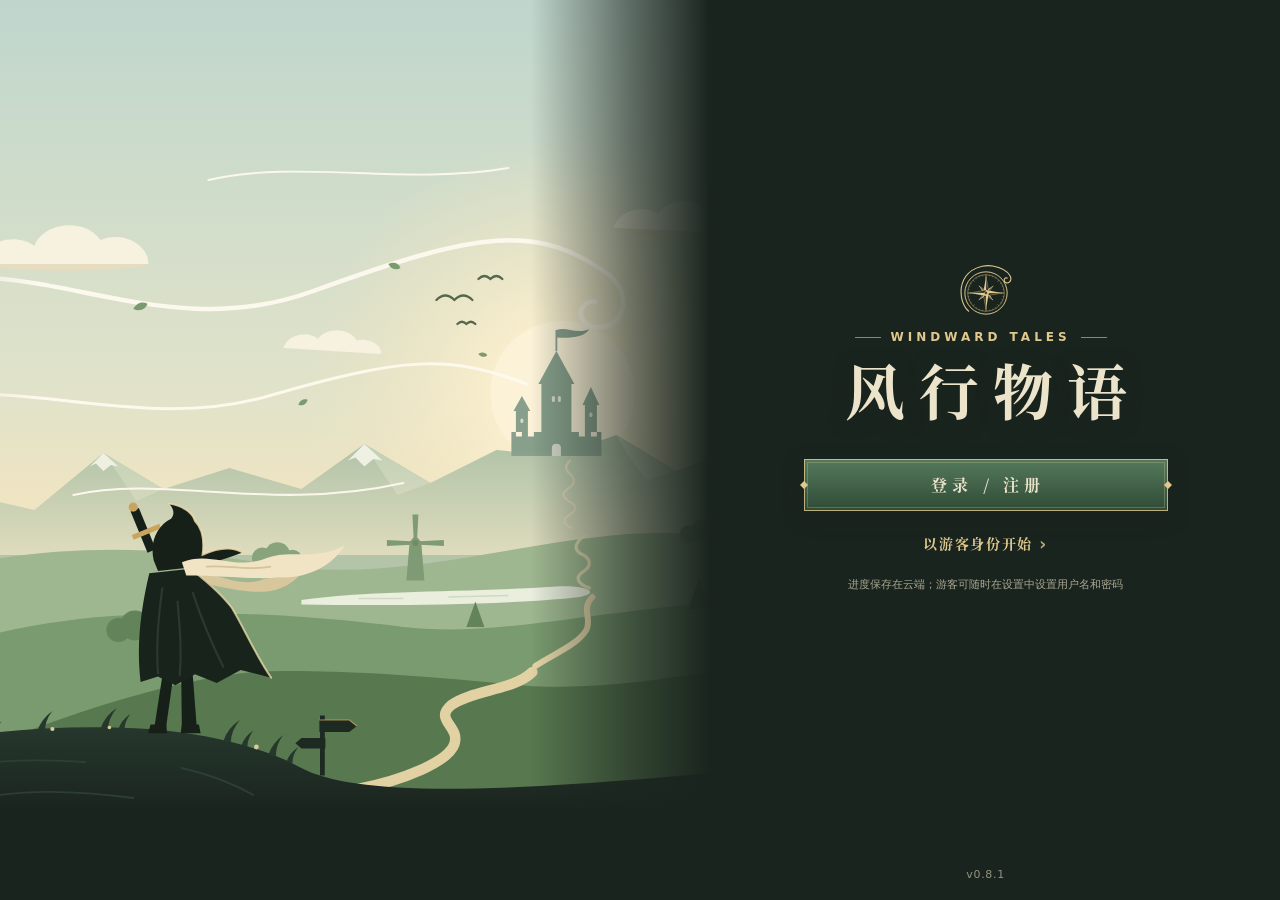
==== commit a38cc118: "web: 0.8.1 (a1b9171)" ====
--- a/index.html
+++ b/index.html
@@ -16,7 +16,7 @@
     <!-- 脚本载入前：深色底、正中一枚标志，和安卓的启动画面一模一样（同样大小、同一位置），开场动画接着它往下落。
          标志由 scripts/build-icons.mjs 导出；143px = viewBox 124 × 开场里每单位 120/104 px。 -->
     <style>#root:empty { position: fixed; inset: 0; background: #1a241e url(title/emblem.svg) 50% 50% / 143px 143px no-repeat; }</style>
-    <script type="module" crossorigin src="./assets/index-ibCPxHZH.js"></script>
+    <script type="module" crossorigin src="./assets/index-WdFfHbno.js"></script>
     <link rel="stylesheet" crossorigin href="./assets/index-BbpibhNx.css">
   </head>
   <body>
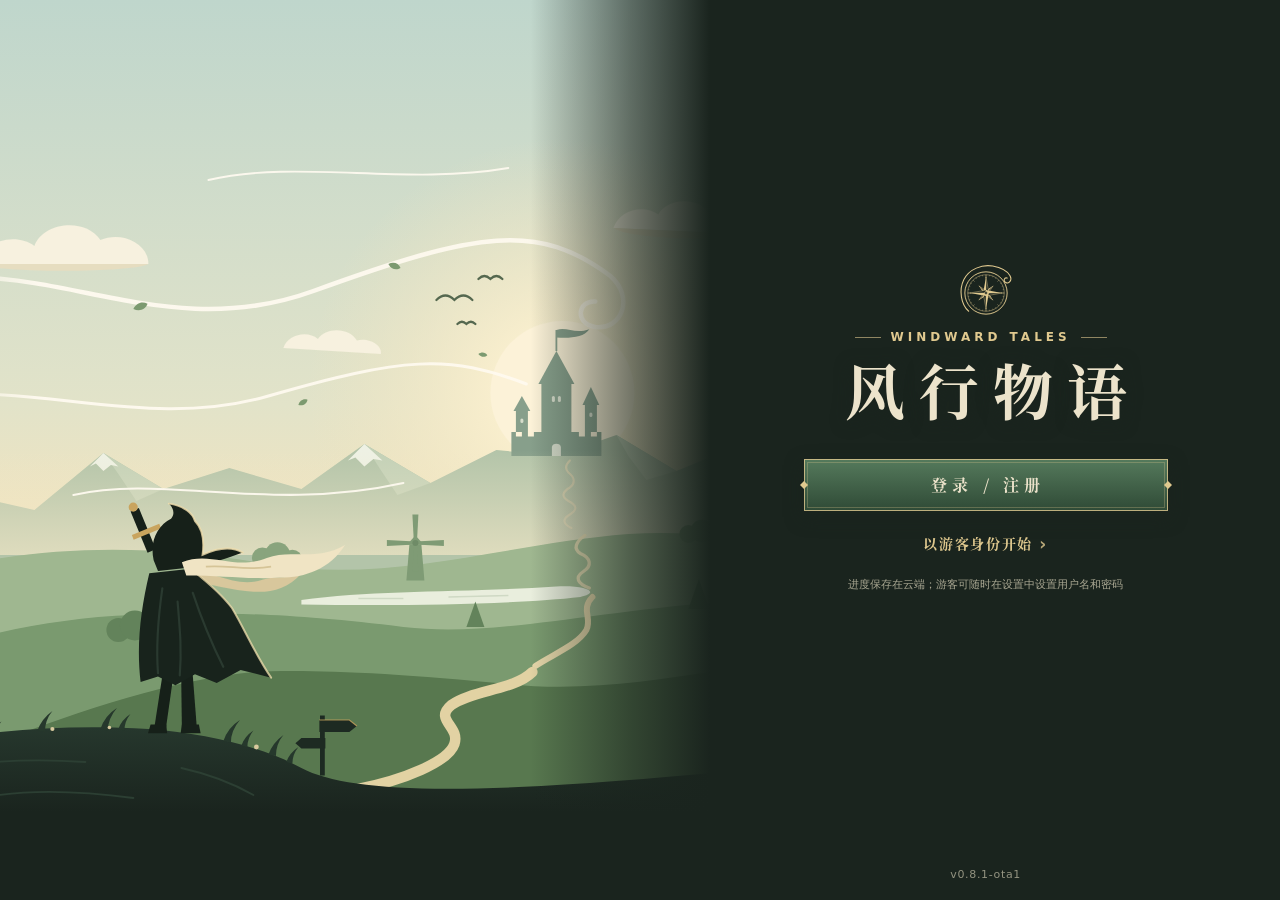
==== commit 7a1f1a27: "web: 0.8.1-ota1 (426a6ac)" ====
--- a/index.html
+++ b/index.html
@@ -15,9 +15,9 @@
     <link rel="manifest" href="./manifest.webmanifest" />
     <!-- 脚本载入前：深色底、正中一枚标志，和安卓的启动画面一模一样（同样大小、同一位置），开场动画接着它往下落。
          标志由 scripts/build-icons.mjs 导出；143px = viewBox 124 × 开场里每单位 120/104 px。 -->
-    <style>#root:empty { position: fixed; inset: 0; background: #1a241e url(title/emblem.svg) 50% 50% / 143px 143px no-repeat; }</style>
-    <script type="module" crossorigin src="./assets/index-WdFfHbno.js"></script>
-    <link rel="stylesheet" crossorigin href="./assets/index-BbpibhNx.css">
+    <style>#root:empty { position: fixed; inset: 0; background: #1a241e; }</style>
+    <script type="module" crossorigin src="./assets/index-B6G5sfcp.js"></script>
+    <link rel="stylesheet" crossorigin href="./assets/index-vkLpw3Fr.css">
   </head>
   <body>
     <div id="root"></div>
--- a/assets/index-vkLpw3Fr.css
+++ b/assets/index-vkLpw3Fr.css
@@ -0,0 +1 @@
+.unavoidable-tag{display:inline-block;padding:0 5px;border-radius:4px;background:color-mix(in srgb,var(--danger) 12%,var(--surface-raised));color:var(--danger);font-size:10px;font-weight:500;line-height:1.7;white-space:nowrap;vertical-align:1px}.boss-skill-list{display:grid;gap:8px;list-style:none;margin:0;padding:0}.boss-skill-list>li{display:grid;grid-template-columns:26px minmax(0,1fr);align-items:start;gap:8px}.boss-skill-copy{min-width:0}.boss-skill-heading{display:flex;align-items:baseline;justify-content:space-between;flex-wrap:wrap;gap:1px 8px;margin-bottom:1px;line-height:1.4}.boss-skill-heading>strong{font-size:12px;font-weight:600;color:var(--ink)}.boss-skill-heading .unavoidable-tag{margin-left:5px}.boss-skill-heading>small{font-size:10px;font-weight:400;color:var(--ink-muted)}.boss-skill-list .boss-skill-copy>p{margin:0;font-size:12px;line-height:1.55;color:var(--ink-muted);overflow-wrap:anywhere}.hunt-boss-broodmother{--hunt-tone: var(--sage-deep);--hunt-light: var(--surface-sunken)}.hunt-boss-magmaColossus{--hunt-tone: var(--clay-soft);--hunt-light: var(--surface-cream)}.hunt-boss-skyWyrm{--hunt-tone: var(--info);--hunt-light: var(--surface-cool)}.hunt-boss-graveWarden{--hunt-tone: var(--gold);--hunt-light: var(--gold-tint)}.hunt-boss-rimeGiant{--hunt-tone: var(--info);--hunt-light: var(--surface-cool)}.hunt-boss-reefTurtle{--hunt-tone: var(--sage-deep);--hunt-light: var(--surface-sunken)}.hunt-boss-tideWhale{--hunt-tone: var(--info);--hunt-light: var(--surface-cool)}.hunt-boss-stoneApe{--hunt-tone: var(--ink-soft);--hunt-light: var(--surface-warm)}.hunt-boss-art{display:block;color:var(--hunt-tone);width:128px;height:112px;flex-shrink:0}.hunt-boss-face{display:block;width:44px;height:44px;flex-shrink:0;overflow:hidden;border-radius:50%;background:var(--surface-warm);box-shadow:0 0 0 2px var(--gold-mid),0 4px 10px color-mix(in srgb,var(--ink) 30%,transparent)}.hunt-boss-face img{display:block;width:100%;height:100%;object-fit:cover}.enemy-detail-sheet .sheet-frame{background:var(--surface-paper)}.enemy-detail-sheet .sheet-header{padding:12px 14px 7px}.enemy-detail-sheet .sheet-header h2{font-size:17px;letter-spacing:.5px}.enemy-detail-sheet .sheet-header .icon-button{width:34px;height:34px;background:transparent;border-color:transparent}.enemy-detail-sheet .sheet-body{padding:10px 14px max(12px,var(--safe-area-inset-bottom, env(safe-area-inset-bottom)))}.enemy-detail-heading{display:flex;align-items:center;gap:8px}.enemy-detail-heading>.hunt-boss-art{width:48px;height:42px}.enemy-detail-heading>div{min-width:0}.enemy-detail-token{display:grid;place-items:center;flex-shrink:0;width:42px;height:42px;border:2px solid var(--clay-soft);border-radius:50%;background:var(--surface-cream);color:var(--danger);box-shadow:inset 0 0 0 3px var(--surface-paper);font-size:22px;font-weight:700}.enemy-detail-token.is-boss{border-color:var(--gold);color:var(--gold);background:var(--surface-warm)}.enemy-detail-token .unit-portrait{width:84%;height:84%}.enemy-detail-token.is-huge{width:56px;height:56px;font-size:30px;box-shadow:inset 0 0 0 4px var(--surface-paper)}.enemy-detail-heading h3{display:flex;align-items:center;flex-wrap:wrap;gap:4px 6px;margin:0;font-size:15px}.enemy-detail-heading h3 small{padding:2px 5px;border-radius:4px;background:var(--gold-tint);color:var(--gold);font-size:10px;font-weight:500}.enemy-detail-heading p{margin:2px 0 0;font-size:10px;line-height:1.5;color:var(--ink-muted)}.enemy-detail-health{margin-top:8px}.enemy-detail-health>div:first-child{display:flex;align-items:baseline;justify-content:space-between;margin-bottom:4px;font-size:12px}.enemy-detail-health strong{font-variant-numeric:tabular-nums}.enemy-detail-health small{color:var(--ink-muted);font-size:11px;font-weight:400}.enemy-detail-health .health-track{height:5px}.enemy-detail-health .health-track>div{background:var(--clay-soft)}.enemy-detail-stats{display:grid;grid-template-columns:repeat(3,minmax(0,1fr));gap:0 12px;margin:6px 0 0}.enemy-detail-stats>div{display:flex;align-items:baseline;justify-content:space-between;flex-wrap:wrap;gap:1px 4px;padding:6px 0;border-bottom:1px solid var(--line-wash)}.enemy-detail-stats dt{color:var(--ink-muted);font-size:11px}.enemy-detail-stats dd{margin:0;font-size:14px;font-weight:600;font-variant-numeric:tabular-nums}.enemy-detail-stats dd small{margin-left:3px;font-size:10px;color:var(--ink-muted);font-weight:400}.enemy-detail-lore{margin:10px 0 0;padding:1px 0 1px 9px;border-left:2px solid var(--gold-sand);color:var(--ink);font-size:12px;line-height:1.7}.enemy-detail-section{margin-top:10px}.enemy-detail-section h4{display:flex;justify-content:space-between;margin:0;font-size:12px}.enemy-detail-section h4>span{color:var(--ink-muted);font-size:11px;font-weight:400}.enemy-detail-section>p{margin:4px 0 0;color:var(--ink-muted);font-size:12px;line-height:1.55}.enemy-detail-section>.boss-skill-list{margin-top:6px}.enemy-detail-states{display:flex;flex-wrap:wrap;gap:5px;margin:6px 0 0;padding:0;list-style:none}.enemy-detail-states li{display:inline-flex;align-items:center;gap:5px;padding:4px 7px;border-radius:5px;color:var(--ink);background:var(--surface-warm);font-size:11px;line-height:1.4}.enemy-detail-state-dot{flex:none;width:7px;height:7px;border-radius:50%;box-shadow:0 0 0 1.5px var(--surface-raised)}.enemy-detail-terrain{display:flex;align-items:baseline;flex-wrap:wrap;gap:3px 8px;margin-top:9px;padding-top:8px;border-top:1px solid var(--line-wash);font-size:11px;color:var(--ink-muted)}.enemy-detail-terrain strong{color:var(--ink);font-weight:500}.enemy-detail-terrain>span:last-child{margin-left:auto}.enemy-detail-token.has-art{overflow:hidden;background:var(--surface-warm)}.enemy-detail-token .enemy-art{width:100%;height:100%;border-radius:50%;object-fit:cover}.character-portrait{display:block;flex-shrink:0;object-fit:cover;aspect-ratio:1;border-radius:var(--round-9);background:var(--surface-page)}.character-portrait.portrait-warrior{background:var(--surface-warm)}.character-portrait.portrait-ranger{background:var(--surface-sunken)}.character-portrait.portrait-mage{background:var(--surface-cool)}.character-avatar:has(.character-portrait){width:38px;height:38px;background:transparent}.ribbon-emblem:has(.character-portrait){background:transparent;border:0;padding:0}.character-portrait-frame{position:relative;display:inline-grid;flex-shrink:0;line-height:0}.hero-portrait>.character-portrait-frame{display:block;width:100%;height:100%}.character-portrait-badge{position:absolute;right:-12%;bottom:-12%;width:46%;min-width:14px;aspect-ratio:1;filter:drop-shadow(0 1px 1px color-mix(in srgb,var(--ink) 35%,transparent))}.character-portrait-badge svg{display:block;width:100%;height:100%}.character-portrait-badge.is-ascended{filter:drop-shadow(0 0 1px var(--gold-light)) drop-shadow(0 0 1px var(--gold-light)) drop-shadow(0 0 3px color-mix(in srgb,var(--gold-light) 70%,transparent))}.awaken-cutin{--tint-ink: var(--cutin-ink, var(--gold-bright));--tint-paper: var(--cutin-paper, var(--gold-tint));position:absolute;inset:0;z-index:8;overflow:hidden;pointer-events:none}.awaken-cutin>*{animation-duration:var(--cutin-ms, 1s);animation-timing-function:cubic-bezier(.2,.8,.2,1);animation-fill-mode:both}.awaken-cutin{--cutin-shade: .85}@supports (backdrop-filter: blur(1px)) or (-webkit-backdrop-filter: blur(1px)){.awaken-cutin{--cutin-shade: .62}}.awaken-cutin-shade{position:absolute;inset:0;background:radial-gradient(ellipse at 30% 50%,color-mix(in srgb,var(--tint-ink) 45%,var(--ink)),color-mix(in srgb,var(--ink) 88%,transparent) 70%);opacity:var(--cutin-shade);-webkit-backdrop-filter:blur(8px) saturate(1.4);backdrop-filter:blur(8px) saturate(1.4);animation-name:cutin-shade}.awaken-cutin-flash{position:absolute;inset:0;background:var(--tint-paper);mix-blend-mode:screen;animation-name:cutin-flash}.awaken-cutin-crest{position:absolute;left:6%;top:50%;width:220px;height:220px;margin-top:-110px;color:var(--tint-paper);animation-name:cutin-crest}.awaken-cutin-crest svg{width:100%;height:100%}.awaken-cutin-band{position:absolute;left:-10%;right:-10%;top:34%;height:34%;transform-origin:0 50%;background:linear-gradient(90deg,transparent,color-mix(in srgb,var(--tint-ink) 70%,transparent) 16%,color-mix(in srgb,var(--tint-paper) 80%,var(--tint-ink)) 50%,color-mix(in srgb,var(--tint-ink) 70%,transparent) 84%,transparent);box-shadow:0 0 0 1px color-mix(in srgb,var(--gold-pale) 70%,transparent),0 0 30px color-mix(in srgb,var(--tint-ink) 70%,transparent);animation-name:cutin-band}.awaken-cutin-portrait{position:absolute;left:4%;top:14%;width:46%;height:72%;overflow:hidden;clip-path:polygon(18% 0,100% 0,82% 100%,0 100%);background:linear-gradient(160deg,var(--tint-paper),color-mix(in srgb,var(--tint-ink) 55%,var(--tint-paper)));box-shadow:0 0 26px color-mix(in srgb,var(--tint-ink) 80%,transparent);animation-name:cutin-portrait}.awaken-cutin-portrait img{width:100%;height:100%;object-fit:cover;object-position:50% 20%}.awaken-cutin-portrait.is-drawn img{object-position:50% 0}.awaken-cutin-portrait:after{content:"";position:absolute;inset:0;background:linear-gradient(100deg,transparent 55%,color-mix(in srgb,var(--tint-paper) 65%,transparent) 62%,transparent 70%);animation:cutin-sheen var(--cutin-ms, 1s) ease-out both}.awaken-cutin-title{position:absolute;right:5%;top:36%;display:flex;flex-direction:column;align-items:flex-end;gap:2px;max-width:52%;text-align:right;animation-name:cutin-title}.awaken-cutin-title small{display:inline-flex;align-items:center;gap:4px;color:var(--tint-paper);font-size:12px;font-weight:600;letter-spacing:.12em;text-shadow:0 1px 2px color-mix(in srgb,var(--ink) 60%,transparent)}.awaken-cutin-title strong{color:var(--ink-invert);font-size:clamp(26px,9vw,40px);font-weight:800;line-height:1.1;letter-spacing:.08em;text-shadow:0 2px 0 var(--tint-ink),0 0 14px color-mix(in srgb,var(--tint-ink) 90%,transparent),0 0 2px var(--gold-pale)}@keyframes cutin-shade{0%{opacity:0}12%{opacity:var(--cutin-shade)}80%{opacity:var(--cutin-shade)}to{opacity:0}}@keyframes cutin-flash{0%{opacity:0}6%{opacity:.5}16%{opacity:0}to{opacity:0}}@keyframes cutin-crest{0%,8%{transform:rotate(-14deg) scale(.6);opacity:0}30%{transform:rotate(-8deg) scale(1);opacity:.22}80%{transform:rotate(-6deg) scale(1.06);opacity:.22}to{transform:rotate(-4deg) scale(1.15);opacity:0}}@keyframes cutin-band{0%{transform:skewY(-8deg) scaleX(0);opacity:0}10%{opacity:1}24%{transform:skewY(-8deg) scaleX(1)}82%{transform:skewY(-8deg) scaleX(1);opacity:1}to{transform:skewY(-8deg) translate(40%) scaleX(1);opacity:0}}@keyframes cutin-portrait{0%,10%{transform:translate(-130%);opacity:0}30%{transform:translate(0);opacity:1}80%{transform:translate(4%);opacity:1}to{transform:translate(160%);opacity:0}}@keyframes cutin-sheen{0%,30%{transform:translate(-100%)}60%,to{transform:translate(100%)}}@keyframes cutin-title{0%,24%{transform:translate(30%) scale(1.3);opacity:0}38%{transform:translate(0) scale(1);opacity:1}82%{transform:translate(-3%) scale(1);opacity:1}to{transform:translate(-12%);opacity:0}}.term-link{--term: var(--gold-light);display:inline;min-height:0;margin:0;padding:0;border:0;border-radius:3px;background:none;color:inherit;font:inherit;line-height:inherit;text-decoration:underline dashed color-mix(in srgb,var(--term) 75%,transparent);text-decoration-thickness:1.5px;text-underline-offset:3px;cursor:pointer}.term-link:hover,.term-link:focus-visible{color:var(--term);background:color-mix(in srgb,var(--term) 9%,transparent);text-decoration-style:solid}.term-badge{--term: var(--gold);display:inline-grid;place-items:center;flex-shrink:0;width:1.9em;height:1.9em;border:1px solid color-mix(in srgb,var(--term) 30%,transparent);border-radius:30%;background:color-mix(in srgb,var(--term) 12%,var(--surface-raised));color:var(--term)}.term-sheet .sheet-heading-icon .term-badge{width:44px;height:44px;border-radius:var(--round-13)}.term-badge.is-library{color:var(--gold)}.term-group-tag{--term: var(--gold);padding:0 8px;border-radius:var(--round-pill);background:color-mix(in srgb,var(--term) 12%,var(--surface-raised));color:var(--term);font-size:11px;font-weight:600;line-height:20px}.term-detail{--term: var(--gold);display:grid;gap:14px}.term-desc{margin:0;padding:12px 14px 12px 15px;border:1px solid color-mix(in srgb,var(--term) 18%,var(--line-wash));border-left:3px solid var(--term);border-radius:4px var(--round-10) var(--round-10) 4px;background:color-mix(in srgb,var(--term) 5%,var(--surface-raised));color:var(--ink);font-size:14px;line-height:1.85}.term-section h3{display:flex;align-items:center;gap:8px;margin:0 0 8px;color:var(--ink-muted);font-size:12px;font-weight:600;letter-spacing:.5px}.term-section h3:after{content:"";flex:1;height:1px;background:var(--line-wash)}.term-chips{display:flex;flex-wrap:wrap;gap:6px}.term-chip{--term: var(--gold);display:inline-flex;align-items:center;gap:6px;min-height:34px;padding:0 11px 0 5px;border:1px solid color-mix(in srgb,var(--term) 28%,var(--line-wash));border-radius:var(--round-pill);background:var(--surface-raised);color:var(--ink);font-size:12.5px}.term-chip .term-badge{width:24px;height:24px;border-radius:50%}.term-chip:hover,.term-chip:focus-visible{border-color:var(--term);color:var(--term)}.term-skills{display:grid;grid-template-columns:repeat(auto-fill,minmax(96px,1fr));gap:6px;margin:0;padding:0;list-style:none}.term-skills li{display:flex;align-items:center;gap:7px;min-width:0;padding:5px 8px 5px 5px;border:1px solid var(--line-wash);border-radius:var(--round-9);background:var(--surface-raised);font-size:12px}.term-skills li span{overflow:hidden;white-space:nowrap;text-overflow:ellipsis}.term-footer{display:flex;justify-content:center}.term-groups{margin-bottom:12px}.term-groups small{margin-left:4px;opacity:.7;font-size:11px}.term-grid{display:grid;grid-template-columns:repeat(auto-fill,minmax(150px,1fr));gap:8px;margin:0;padding:0;list-style:none}.term-card{--term: var(--gold);display:flex;align-items:flex-start;gap:9px;width:100%;height:100%;padding:10px 10px 10px 9px;border:1px solid var(--line-wash);border-radius:var(--round-11);background:var(--surface-raised);color:var(--ink);text-align:left}.term-card:hover,.term-card:focus-visible{border-color:color-mix(in srgb,var(--term) 45%,transparent);background:color-mix(in srgb,var(--term) 4%,var(--surface-raised))}.term-card .term-badge{width:34px;height:34px;border-radius:var(--round-10)}.term-card-copy{display:grid;gap:2px;min-width:0}.term-card-copy strong{color:var(--term);font-size:14px;font-weight:600}.term-card-copy small{display:-webkit-box;overflow:hidden;color:var(--ink-muted);font-size:11.5px;line-height:1.55;-webkit-line-clamp:3;-webkit-box-orient:vertical}.term-back svg{transform:rotate(180deg)}.reaction-art{display:grid;place-items:center;border-radius:var(--round-8);background:linear-gradient(160deg,var(--ink-soft),var(--ink));color:var(--gold-sand);box-shadow:inset 0 0 0 1px var(--gold-light)}.skill-tile.is-reaction:is(.is-learnable,.is-locked) .reaction-art{background:var(--surface-sunken);color:var(--ink-muted);box-shadow:inset 0 0 0 1px var(--line-soft)}.skill-tile.is-reaction .skill-tile-art,.skill-slot.is-reaction{position:relative}.reaction-tag{position:absolute;left:-3px;top:-5px;z-index:2;padding:0 4px;border-radius:3px;background:var(--gold-deep);color:var(--ink-invert);font-style:normal;font-size:9px;font-weight:700;line-height:13px;pointer-events:none}.skill-slot.is-reaction .skill-slot-art{position:relative;display:block}.reaction-guide-link{display:flex;align-items:center;gap:6px;width:100%;margin-top:10px;padding:9px 10px;border:1px solid var(--line-soft);border-radius:var(--round-8);background:transparent;color:var(--ink-soft);font:inherit;font-size:13px;text-align:left;cursor:pointer}.reaction-guide-link span{flex:1}.reaction-guide-link:hover{border-color:var(--line-strong);color:var(--ink)}.react-banner{position:absolute;inset:0;z-index:8;overflow:hidden;pointer-events:none}.react-banner>*{animation-duration:var(--react-ms, 1.1s);animation-fill-mode:both}.react-banner-flash{position:absolute;inset:0;box-shadow:inset 0 0 60px 18px #ffcd5acc;animation-name:react-flash;animation-timing-function:ease-out}@keyframes react-flash{0%{opacity:1}55%{opacity:.5}to{opacity:0}}.react-banner-band{position:absolute;left:0;right:0;top:44%;padding:10px 0 8px;text-align:center;background:linear-gradient(90deg,transparent,rgba(20,16,8,.86) 18%,rgba(20,16,8,.86) 82%,transparent);animation-name:react-band;animation-timing-function:cubic-bezier(.2,.8,.2,1)}.react-banner-band strong{display:block;font-family:var(--title, inherit);font-size:clamp(30px,10vw,46px);line-height:1.1;letter-spacing:.12em;color:var(--gold-light);text-shadow:0 0 14px rgba(255,190,60,.8),0 2px 0 var(--gold-deep)}.react-banner-icon{display:inline-block;margin-right:10px;vertical-align:middle;line-height:0}.react-banner-band small{display:block;margin-top:2px;font-size:14px;color:var(--gold-pale)}@keyframes react-band{0%{opacity:0;clip-path:inset(48% 0 48% 0)}12%{opacity:1;clip-path:inset(0 0 0 0)}78%{opacity:1}to{opacity:0}}@media(prefers-reduced-motion:reduce){.react-banner>*{animation:none}}.boss-banner{position:absolute;inset:0;z-index:7;overflow:hidden;pointer-events:none}.boss-banner>*{animation-duration:var(--boss-banner-ms, 1.7s);animation-timing-function:cubic-bezier(.2,.8,.2,1);animation-fill-mode:both}.boss-banner-shade{position:absolute;inset:0;background:radial-gradient(ellipse at 66% 50%,color-mix(in srgb,var(--danger) 26%,color-mix(in srgb,var(--ink) 86%,transparent)),color-mix(in srgb,var(--ink) 93%,transparent) 70%);animation-name:boss-shade}.boss-banner-band{position:absolute;left:-6%;right:-6%;top:27%;height:46%;transform:skewY(-3deg);transform-origin:100% 50%;background:linear-gradient(90deg,transparent,color-mix(in srgb,var(--gold-deep) 62%,var(--ink)) 22%,color-mix(in srgb,var(--gold-sand) 62%,var(--ink)) 76%,transparent);box-shadow:0 -1px color-mix(in srgb,var(--gold-pale) 70%,transparent),0 1px color-mix(in srgb,var(--gold-pale) 70%,transparent);animation-name:boss-band}.boss-banner-art{position:absolute;right:-2%;top:50%;width:min(66%,340px);aspect-ratio:1;transform:translateY(-50%);clip-path:polygon(16% 0,100% 0,100% 100%,0 100%);filter:drop-shadow(0 0 22px color-mix(in srgb,var(--ink) 75%,transparent));animation-name:boss-art}.boss-banner-art img{display:block;width:100%;height:100%;object-fit:cover;-webkit-mask-image:linear-gradient(90deg,transparent,black 26%);mask-image:linear-gradient(90deg,transparent,black 26%)}.boss-banner-title{position:absolute;left:7%;top:50%;display:flex;flex-direction:column;gap:2px;max-width:58%;transform:translateY(-50%);color:var(--surface-cream);text-shadow:0 2px 8px color-mix(in srgb,var(--ink) 80%,transparent);animation-name:boss-title}.boss-banner-title small{color:var(--gold-pale);font-size:12px;letter-spacing:4px}.boss-banner-title strong{font:700 clamp(30px,5.2vw,44px)/1.15 var(--title);letter-spacing:2px}.boss-banner-title span{color:var(--gold-tint);font:500 clamp(15px,2.2vw,19px)/1.3 var(--title);letter-spacing:2px}@keyframes boss-shade{0%{opacity:0}12%{opacity:1}84%{opacity:1}to{opacity:0}}@keyframes boss-band{0%{opacity:0;transform:skewY(-3deg) scaleY(.1)}14%{opacity:1;transform:skewY(-3deg) scaleY(1)}84%{opacity:1;transform:skewY(-3deg) scaleY(1)}to{opacity:0;transform:skewY(-3deg) scaleY(.7)}}@keyframes boss-art{0%{opacity:0;transform:translate(26%,-50%) scale(1.08)}18%{opacity:1;transform:translateY(-50%) scale(1.02)}82%{opacity:1;transform:translateY(-50%) scale(1)}to{opacity:0;transform:translate(-5%,-50%) scale(1)}}@keyframes boss-title{0%,10%{opacity:0;transform:translate(-16px,-50%)}26%{opacity:1;transform:translateY(-50%)}84%{opacity:1;transform:translateY(-50%)}to{opacity:0;transform:translateY(-50%)}}.terrain-bar{display:flex;align-items:center;width:100%;min-height:40px;padding:5px 11px;gap:8px;border:0;border-top:1px solid var(--line-soft);background:var(--surface-soft);color:var(--ink-muted);font-size:11px}.terrain-current{display:inline-flex;align-items:center;gap:4px;font-weight:600}.terrain-preview{display:flex;align-items:center;justify-content:flex-end;gap:9px;flex:1}.terrain-preview>span{display:inline-flex;align-items:center;gap:3px}.terrain-preview i{width:7px;height:7px;background:currentColor;border-radius:2px;opacity:.6}.terrain-brush{color:var(--accent)}.terrain-highland{color:var(--gold-mid)}.terrain-water{color:#437c8a}.terrain-rock{color:var(--sage-deep)}.terrain-lava{color:var(--danger)}.terrain-ice{color:var(--info)}.terrain-quicksand{color:var(--gold-deep)}.terrain-vent{color:var(--clay-soft)}.terrain-stormrock{color:var(--shade)}.terrain-tideflat{color:var(--hero-mark)}.terrain-chasm{color:var(--abyss)}.terrain-detail p{font-size:13px;line-height:1.85;margin:8px 0;color:var(--ink-muted)}.terrain-detail strong{font-size:19px}.terrain-detail>small,.terrain-coordinate{font-size:11px;color:var(--ink-muted)}.terrain-detail h3{display:flex;align-items:center;gap:10px;font-size:15px}.terrain-detail h3 small{margin-left:auto;font-size:11px;font-weight:400}.terrain-guide .terrain-detail+.terrain-detail{border-top:1px solid var(--surface-sunken);margin-top:15px;padding-top:15px}.terrain-guide-note{border-top:1px solid var(--surface-sunken);padding-top:12px;margin-top:16px;font-size:11px;line-height:1.8;color:var(--ink-muted)}.turn-order{--turn-rail: color-mix(in srgb, var(--line-strong) 72%, transparent);display:flex;flex-direction:column;align-items:center;justify-content:flex-start;gap:6px;flex:none;width:29px;padding:7px 3px;overflow:hidden;border-right:1px solid var(--line-wash, #81917b25);background:linear-gradient(90deg,var(--surface-soft),color-mix(in srgb,var(--surface-soft) 82%,transparent))}.turn-order-label{z-index:1;display:grid;place-items:center;flex:none;width:19px;height:18px;border:1px solid var(--accent-pale);border-radius:var(--round-6);background:var(--surface-sunken);color:var(--accent-deep)}.turn-order-label svg{display:block}.turn-order ol{position:relative;display:flex;flex-direction:column;align-items:center;gap:5px;width:100%;margin:0;padding:0;list-style:none;min-height:0}.turn-order ol:before{content:"";position:absolute;top:5px;bottom:5px;left:50%;width:1px;background:var(--turn-rail);transform:translate(-50%)}.turn-chip{--turn-tone: #6d7a69;--turn-wash: var(--surface-hollow);position:relative;z-index:1;width:21px;height:21px;flex:none;display:grid;place-items:center;border:1px solid var(--turn-tone);border-radius:50%;background:var(--turn-wash);box-shadow:0 0 0 2px var(--surface-soft);color:var(--turn-tone);font-size:11px;font-weight:600;line-height:1}.turn-chip.is-hero{--turn-tone: var(--hero-mark);--turn-wash: var(--surface-sunken)}.turn-chip.is-ally{--turn-tone: #587b9a;--turn-wash: #edf3f4}.turn-chip.is-shadow{--turn-tone: var(--shade);--turn-wash: var(--shade-tint)}.turn-chip.is-enemy{--turn-tone: #a85d48;--turn-wash: #f7eeea}.turn-chip.is-next{width:25px;height:25px;margin:-2px 0;border-color:var(--turn-tone);background:var(--turn-tone);color:var(--ink-invert);box-shadow:0 0 0 2px var(--surface-soft),0 0 0 3px color-mix(in srgb,var(--turn-tone) 42%,transparent);font-size:12px}.turn-cursor{position:absolute;top:50%;right:-6px;width:0;height:0;border-top:4px solid transparent;border-bottom:4px solid transparent;border-left:4px solid var(--turn-tone);transform:translateY(-50%)}.turn-chip.is-later{opacity:.38}.turn-chip.is-wrap{margin-top:9px}.turn-chip.is-wrap:before{content:"";position:absolute;left:-5px;right:-5px;top:-6px;border-top:1px dashed var(--line-strong)}.turn-chip.is-special{--turn-tone: #b94d2d}.turn-chip.is-special:after{content:"!";position:absolute;right:-4px;top:-4px;display:grid;place-items:center;width:10px;height:10px;border-radius:50%;background:#c4562f;color:var(--ink-invert);box-shadow:0 0 0 1.5px var(--surface-soft);font-size:7px;font-weight:800;line-height:1}@media(max-width:380px){.turn-order{width:27px;padding-inline:2px}.turn-chip{width:19px;height:19px;font-size:10px}.turn-chip.is-next{width:23px;height:23px;font-size:11px}}.turn-order.is-detailed{width:156px;align-items:stretch;gap:8px;padding:10px 8px}.is-detailed .turn-order-label{display:flex;gap:4px;width:auto;height:22px;padding:0 8px;font-size:11px;font-weight:600;letter-spacing:1px}.is-detailed ol{align-items:stretch;gap:4px}.is-detailed ol:before{left:19px;transform:none}.is-detailed .turn-chip{display:flex;align-items:center;gap:8px;width:auto;height:auto;min-height:34px;margin:0;padding:3px 6px 3px 4px;border:0;border-radius:var(--round-9);background:none;box-shadow:none;color:var(--ink);font-size:12px}.is-detailed .turn-glyph{display:grid;place-items:center;flex:none;width:24px;height:24px;border:1px solid var(--turn-tone);border-radius:50%;background:var(--turn-wash);box-shadow:0 0 0 2px var(--surface-soft);color:var(--turn-tone);font-weight:600}.is-detailed .turn-chip.is-next{width:auto;height:auto;margin:0;background:color-mix(in srgb,var(--turn-tone) 14%,var(--surface-paper));box-shadow:inset 0 0 0 1px color-mix(in srgb,var(--turn-tone) 40%,transparent);color:var(--ink);font-size:12px}.is-detailed .turn-chip.is-next .turn-glyph{background:var(--turn-tone);color:var(--ink-invert)}.is-detailed .turn-cursor{display:none}.is-detailed .turn-chip.is-wrap{margin-top:0}.is-detailed .turn-chip.is-wrap:before{display:none}.is-detailed .turn-chip.is-special:after{left:22px;right:auto;top:2px}.turn-copy{display:flex;flex-direction:column;gap:3px;flex:1;min-width:0}.turn-copy strong{overflow:hidden;font-weight:500;line-height:1.3;white-space:nowrap;text-overflow:ellipsis}.turn-hp{height:3px;border-radius:2px;background:var(--surface-sunken);overflow:hidden}.turn-hp>i{display:block;height:100%;background:var(--turn-tone)}.turn-round-break{position:relative;z-index:1;margin:6px 0 2px;padding:0 4px;color:var(--ink-muted);font-size:11px;letter-spacing:1px;background:var(--surface-soft)}.page-heading{display:flex;align-items:center;gap:10px;min-height:56px;padding:6px 1px 8px;margin:0}.page-heading-emblem{display:grid;place-items:center;flex-shrink:0;width:34px;height:34px;border:1px solid var(--line-soft);border-radius:var(--round-11);background:var(--surface-raised);box-shadow:0 1px #526c3c14,0 3px 8px -4px #526c3c40;color:var(--accent)}.page-heading-back{padding:0;cursor:pointer}.page-heading-back svg{transform:rotate(180deg)}.page-heading-back:active{transform:translateY(1px)}.page-heading-title{display:flex;align-items:baseline;gap:8px;min-width:0;margin-right:auto}.page-heading h1{margin:0;color:var(--ink);font-family:var(--title);font-size:23px;font-weight:600;line-height:1.3;letter-spacing:3px;white-space:nowrap}.page-heading-title>span{overflow:hidden;color:var(--ink-soft);font-size:12px;text-overflow:ellipsis;white-space:nowrap}.page-heading-actions{display:flex;align-items:center;justify-content:flex-end;gap:6px;min-height:44px;flex-shrink:0}.page-heading-actions>button{display:inline-flex;align-items:center;justify-content:center;gap:5px;min-height:40px;padding:6px 12px;border:1px solid var(--line-soft);border-radius:var(--round-pill);background:var(--surface-raised);box-shadow:0 1px #526c3c14,0 3px 8px -4px #526c3c40;color:var(--mint);font-size:12px;white-space:nowrap;transition:transform .12s ease,box-shadow .12s ease}.page-heading-actions>button:active{transform:translateY(1px);box-shadow:0 1px 2px -1px #526c3c30}.page-heading-actions>.has-points{color:var(--gold);border-color:#ab915c55;background:linear-gradient(180deg,var(--surface-raised),var(--surface-warm))}.page-heading-actions>svg{color:var(--sage-deep)}.page-heading-actions>.gold-balance{min-height:34px;padding:5px 12px;border:1px solid #ab915c40;border-radius:var(--round-pill);background:linear-gradient(180deg,var(--surface-paper),var(--surface-warm))}.page-heading-badge{padding:6px 12px;border:1px solid #ab915c40;border-radius:var(--round-pill);color:var(--gold);background:linear-gradient(180deg,var(--surface-paper),var(--surface-warm));font-size:12px;line-height:1.5;letter-spacing:1px}@media(max-width:360px){.page-heading-title>span{display:none}}.leaderboard-sheet .sheet-frame{background:var(--surface-paper)}.leaderboard-sheet .sheet-heading-icon{color:var(--gold)}.leaderboard-sheet .sheet-body{padding:14px 14px max(18px,var(--safe-area-inset-bottom, env(safe-area-inset-bottom)))}.leaderboard-tabs{position:sticky;z-index:2;top:-8px;box-shadow:0 0 0 8px var(--surface-paper);display:grid;grid-template-columns:repeat(6,minmax(0,1fr));gap:4px;padding:4px;border:1px solid var(--line-wash);border-radius:var(--round-10);background:var(--surface-sunken)}.leaderboard-tabs button{min-width:0;min-height:40px;padding:6px 2px;border:0;border-radius:var(--round-7);background:none;color:var(--ink-muted);font-size:12px}.leaderboard-tabs button:hover{color:var(--ink);background:var(--surface-soft)}.leaderboard-tabs button[aria-selected=true]{background:var(--surface-raised);color:var(--accent-deep);font-weight:600;box-shadow:0 2px 8px #526c3c12}.leaderboard-board{margin-top:14px}.leaderboard-board-heading{display:flex;align-items:center;justify-content:space-between;gap:12px;padding:2px 3px 13px;border-bottom:1px solid var(--line-wash)}.leaderboard-board-heading>div{min-width:0}.leaderboard-board-heading h3{font-family:var(--title);font-size:18px;font-weight:600;line-height:1.45;letter-spacing:.5px}.leaderboard-board-heading p{margin-top:3px;color:var(--ink-muted);font-size:11px;line-height:1.5}.leaderboard-board-heading>span{flex-shrink:0;padding:4px 7px;border:1px solid var(--line-wash);border-radius:5px;color:var(--ink-muted);background:var(--surface-soft);font-size:10px;font-variant-numeric:tabular-nums}.leaderboard-columns{display:grid;grid-template-columns:34px minmax(0,1fr) auto;gap:8px;padding:10px 8px 5px;color:var(--ink-muted);font-size:10px;line-height:1.5}.leaderboard-columns span:nth-child(2){padding-left:48px}.leaderboard-columns span:last-child{text-align:right}.leaderboard-list{display:grid;gap:5px;list-style:none;margin:0;padding:0}.leaderboard-list li{display:grid;grid-template-columns:34px 40px minmax(0,1fr) auto;align-items:center;gap:8px;min-height:60px;padding:8px;border:1px solid var(--line-wash);border-radius:var(--round-9);background:var(--surface-raised)}.leaderboard-list li.mine{border-color:var(--accent-light);background:var(--surface-sunken)}.leaderboard-rank{display:grid;place-items:center;width:28px;height:28px;border-radius:50%;color:var(--ink-muted);background:var(--surface-soft);font-size:12px;font-variant-numeric:tabular-nums}.leaderboard-list li.podium .leaderboard-rank{border:1px solid var(--gold-light);color:var(--gold);background:var(--gold-tint);font-weight:700}.leaderboard-portrait{display:grid;place-items:center;width:40px;height:40px;overflow:hidden;border:1px solid var(--line-soft);border-radius:var(--round-10);color:var(--ink-muted);background:var(--surface-soft)}.leaderboard-portrait .character-portrait{width:40px;height:40px;border-radius:var(--round-9)}.leaderboard-name{display:grid;min-width:0;gap:3px}.leaderboard-player{display:flex;align-items:center;min-width:0;gap:5px}.leaderboard-player strong{min-width:0;overflow:hidden;text-overflow:ellipsis;white-space:nowrap;font-size:14px;font-weight:600}.leaderboard-player em{flex-shrink:0;padding:1px 4px;border-radius:4px;color:var(--accent-deep);background:var(--surface-paper);font-size:9px;line-height:1.5}.leaderboard-name small{overflow:hidden;color:var(--ink-muted);font-size:10px;line-height:1.5;text-overflow:ellipsis;white-space:nowrap}.leaderboard-value{flex-shrink:0;color:var(--accent-deep);font-size:13px;font-weight:600;font-variant-numeric:tabular-nums;white-space:nowrap}.leaderboard-state{display:grid;justify-items:center;padding:42px 24px 36px;color:var(--ink-muted);text-align:center}.leaderboard-state>svg{margin-bottom:10px;color:var(--sage-deep)}.leaderboard-state strong{color:var(--ink);font-size:14px;font-weight:600}.leaderboard-state p{max-width:300px;margin-top:6px;font-size:12px;line-height:1.7}.leaderboard-state .small-button{margin-top:14px;min-height:40px}.leaderboard-error>svg{color:var(--danger)}.leaderboard-loading{display:grid;gap:6px;padding-top:10px}.leaderboard-skeleton{display:grid;grid-template-columns:28px minmax(0,1fr) 55px;align-items:center;gap:12px;min-height:58px;padding:8px 10px;border:1px solid var(--line-wash);border-radius:var(--round-9);background:var(--surface-raised)}.leaderboard-skeleton>*{display:block;height:10px;border-radius:var(--round-6);background:var(--surface-sunken)}.leaderboard-skeleton i{width:28px;height:28px;border-radius:50%}.leaderboard-skeleton b{width:55%}.leaderboard-footnote{display:flex;align-items:flex-start;gap:7px;margin-top:13px;padding:10px;border-radius:var(--round-8);color:var(--ink-muted);background:var(--surface-soft);font-size:10px;line-height:1.6}.leaderboard-footnote>svg{flex-shrink:0;margin-top:1px}.leaderboard-updated{display:block;margin-top:2px;font-variant-numeric:tabular-nums}.leaderboard-stale{display:flex;align-items:center;gap:7px;margin-top:10px;padding:7px 8px 7px 10px;border:1px solid var(--line-wash);border-radius:var(--round-8);color:var(--ink-muted);background:var(--surface-soft);font-size:11px;line-height:1.5}.leaderboard-stale>svg{flex-shrink:0;color:var(--danger)}.leaderboard-stale>span{flex:1;min-width:0}.leaderboard-stale button{display:inline-flex;flex-shrink:0;align-items:center;gap:4px;min-height:32px;padding:4px 10px;border:1px solid var(--line-soft);border-radius:var(--round-6);background:var(--surface-raised);color:var(--ink);font-size:11px}@media(max-width:374px){.leaderboard-sheet .sheet-body{padding-right:10px;padding-left:10px}.leaderboard-tabs{grid-template-columns:repeat(3,minmax(0,1fr))}.leaderboard-tabs button{min-height:36px}.leaderboard-list li{grid-template-columns:30px 36px minmax(0,1fr) auto;gap:6px;padding:7px 6px}.leaderboard-portrait,.leaderboard-portrait .character-portrait{width:36px;height:36px}.leaderboard-columns{grid-template-columns:30px minmax(0,1fr) auto}.leaderboard-columns span:nth-child(2){padding-left:42px}.leaderboard-player strong{font-size:13px}.leaderboard-value{font-size:12px}}.friends-sheet .sheet-frame{background:var(--surface-paper)}.friends-sheet .sheet-heading-icon{color:var(--accent-deep)}.friends-sheet .sheet-body{padding:14px 14px max(18px,var(--safe-area-inset-bottom, env(safe-area-inset-bottom)))}.friends-panel{display:grid;gap:12px}.friends-card{display:grid;gap:10px;padding:12px;border:1px solid var(--line-soft);border-radius:var(--round-14);background:linear-gradient(160deg,var(--surface-raised),var(--surface-soft));box-shadow:0 2px 10px #42603b0f}.friends-add{display:flex;gap:8px}.friends-field{display:flex;flex:1;align-items:center;gap:8px;min-width:0;min-height:44px;padding:0 12px;border:1px solid var(--line-mid);border-radius:var(--round-10);background:var(--surface-raised);color:var(--ink-soft);transition:border-color .15s,box-shadow .15s}.friends-field:focus-within{border-color:var(--accent-light);box-shadow:0 0 0 3px #7d9d6c2e;color:var(--accent)}.friends-field>svg{flex-shrink:0}.friends-field input{flex:1;min-width:0;height:42px;padding:0;border:0;outline:none;background:none;color:var(--ink);font:inherit;font-size:15px;font-variant-numeric:tabular-nums}.friends-field input::placeholder{color:var(--ink-soft);font-size:14px}.friends-add .primary-button{flex:0 0 auto;min-width:72px;min-height:44px;padding:0 16px;border-radius:var(--round-10);font-size:14px}.friends-add .primary-button:disabled{border-color:var(--line-soft);background:var(--surface-sunken);color:var(--ink-soft);box-shadow:none}.friends-me{display:flex;align-items:center;gap:8px;padding:10px 2px 0 4px;border-top:1px dashed var(--line-soft);color:var(--ink-muted);font-size:12px}.friends-me>span{flex-shrink:0}.friends-me strong{flex:1;min-width:0;overflow:hidden;color:var(--accent-deep);font-size:14px;font-weight:600;letter-spacing:.06em;text-overflow:ellipsis;white-space:nowrap;font-variant-numeric:tabular-nums}.friends-copy-uid{flex-shrink:0;min-height:30px;padding:0 12px;border:1px solid var(--line-mid);border-radius:var(--round-pill);background:var(--surface-raised);color:var(--accent-deep);font-size:12px}.friends-copy-uid:hover{border-color:var(--accent-light);background:var(--surface-soft)}.friends-error{display:flex;align-items:flex-start;gap:6px;margin:0;padding:10px 12px;border:1px solid var(--line-soft);border-radius:var(--round-9);background:var(--surface-warm);color:var(--danger);font-size:12px;line-height:1.7}.friends-error>svg{flex-shrink:0;margin-top:3px}.friends-note{margin:0;color:var(--accent-deep);font-size:12px;line-height:1.6}.friends-loading,.friends-empty{margin:0;padding:14px 4px;color:var(--ink-muted);font-size:12px;line-height:1.7}.friends-section{display:grid;gap:7px}.friends-section>ul,.friends-pick{display:grid;gap:5px;list-style:none;margin:0;padding:0}.friends-heading{display:flex;align-items:center;justify-content:space-between;gap:8px}.friends-section h3{font-family:var(--title);font-size:15px;font-weight:600;line-height:1.5}.friends-section h3 span{margin-left:4px;color:var(--ink-muted);font-family:inherit;font-size:11px;font-weight:400;font-variant-numeric:tabular-nums}.friends-heading .text-button{min-height:36px;font-size:12px}.friends-heading .text-button[aria-pressed=true]{color:var(--accent-deep);font-weight:600}.friends-row{display:grid;grid-template-columns:44px minmax(0,1fr) auto;align-items:center;gap:10px;min-height:64px;padding:10px;border:1px solid var(--line-wash);border-radius:var(--round-12);background:var(--surface-raised);box-shadow:0 1px 4px #42603b0a}.friends-avatar{position:relative;display:grid;place-items:center;width:44px;height:44px;border:1px solid var(--line-soft);border-radius:var(--round-12);color:var(--ink-muted);background:var(--surface-soft)}.friends-avatar .character-portrait{width:42px;height:42px;border-radius:var(--round-11)}.friends-online{position:absolute;right:-3px;bottom:-3px;width:12px;height:12px;border:2px solid var(--surface-raised);border-radius:50%;background:var(--mint)}.friends-copy{display:grid;min-width:0;gap:1px}.friends-copy strong{overflow:hidden;font-size:15px;font-weight:600;text-overflow:ellipsis;white-space:nowrap}.friends-copy small{overflow:hidden;color:var(--ink-muted);font-size:11px;line-height:1.5;text-overflow:ellipsis;white-space:nowrap}.friends-copy .friends-seen{color:var(--ink-soft)}.friends-copy .friends-seen.is-online{color:var(--mint);font-weight:600}.friends-actions{display:flex;align-items:center;gap:6px}.friends-actions .small-button{gap:4px;min-height:36px;padding:0 11px;border-radius:var(--round-pill);background:var(--surface-soft);font-size:12px}.friends-actions .friends-visit{border-color:var(--accent-edge);background:linear-gradient(120deg,var(--accent),var(--accent-deep));color:var(--ink-invert)}.friends-actions .friends-visit:hover{background:var(--accent-deep)}.friends-actions .small-button:disabled{opacity:.45}.friends-actions .text-button{min-height:36px;padding:0 6px;font-size:12px}.friends-remove{display:inline-flex;align-items:center;gap:4px;min-height:40px;padding:0 8px;border:0;border-radius:var(--round-6);background:transparent;color:var(--ink-muted);font-size:12px}.friends-remove:hover{color:var(--danger);background:var(--surface-warm)}.friends-pick{grid-column:1 / -1;margin-top:3px;padding-top:7px;border-top:1px dashed var(--line-wash)}.friends-pick-option{display:grid;grid-template-columns:34px minmax(0,1fr) auto;align-items:center;gap:9px;width:100%;min-height:48px;padding:6px 8px;border:1px solid var(--line-wash);border-radius:var(--round-8);background:var(--surface-soft);color:var(--ink);text-align:left}.friends-pick-option:hover{border-color:var(--accent-light)}.friends-pick-option .character-portrait{width:34px;height:34px;border-radius:var(--round-8)}.friends-pick-action{display:inline-flex;align-items:center;gap:3px;color:var(--accent-deep);font-size:12px}.friends-state{display:grid;justify-items:center;padding:32px 20px;color:var(--ink-muted);text-align:center}.friends-state>svg{margin-bottom:10px;color:var(--sage-deep)}.friends-state strong{color:var(--ink);font-size:14px;font-weight:600}.friends-state p{max-width:300px;margin-top:6px;font-size:12px;line-height:1.7}.friends-state .small-button{margin-top:14px;min-height:40px}@media(max-width:374px){.friends-sheet .sheet-body{padding-right:10px;padding-left:10px}.friends-row{grid-template-columns:38px minmax(0,1fr) auto;gap:7px;padding:8px 7px}.friends-avatar{width:38px;height:38px}.friends-avatar .character-portrait{width:36px;height:36px}.friends-actions .small-button{padding:0 9px}.friends-actions .small-button>svg{display:none}}.wilds-map-tools>.wilds-coop-button{position:relative;padding:0 10px}.wilds-map-tools>.wilds-coop-button.is-coop{color:var(--accent)}.wilds-coop-count{font-size:12px;font-variant-numeric:tabular-nums}.wilds-coop-badge{position:absolute;top:-4px;right:-4px;min-width:18px;height:18px;padding:0 5px;box-sizing:border-box;border-radius:var(--round-pill);background:var(--danger);color:var(--ink-invert);font-size:11px;line-height:18px;text-align:center}.wilds-coop-block{display:grid;gap:8px;margin-bottom:12px;padding:12px;border:1px solid var(--line-soft);border-radius:var(--round-12);background:var(--surface-paper)}.wilds-coop-block h3{margin:0;color:var(--ink);font-size:14px}.wilds-coop-block p{margin:0;color:var(--ink-muted);font-size:12px;line-height:1.6}.wilds-coop-block p b{color:var(--ink);font-size:14px}.wilds-coop-block .primary-button,.wilds-coop-block .small-button{justify-self:start}.wilds-coop-card{grid-template-columns:minmax(0,1fr);margin-bottom:12px}.wilds-coop-card h3{margin:0;color:var(--ink);font-size:15px}.wilds-coop-card>p{margin:-4px 0 0;color:var(--ink-muted);font-size:12px;line-height:1.6}.wilds-coop-card>.primary-button{justify-self:stretch;justify-content:center;min-height:44px}.wilds-coop-friends{display:grid;gap:6px;margin:0;padding:0;list-style:none}.wilds-coop-friends .friends-row{grid-template-columns:34px minmax(0,1fr) auto;gap:8px;min-height:0;padding:6px 6px 6px 8px}.wilds-coop-friends .friends-avatar{width:34px;height:34px;border-radius:var(--round-10)}.wilds-coop-friends .friends-avatar .character-portrait{width:32px;height:32px;border-radius:var(--round-9)}.wilds-coop-friends .friends-online{width:10px;height:10px}.wilds-coop-friends .friends-copy strong{font-size:14px}.wilds-coop-friends .friends-actions .small-button{min-height:32px;padding:0 12px}.wilds-coop-footnote{display:flex;align-items:flex-start;gap:6px;margin:0 0 4px;padding:8px 10px;border-radius:var(--round-8);background:var(--surface-soft);color:var(--ink-muted);font-size:11px;line-height:1.6}.wilds-coop-footnote>svg{flex-shrink:0;margin-top:2px}.wilds-coop-list{display:grid;gap:6px;margin:0 0 12px;padding:0;list-style:none}.wilds-coop-block .wilds-coop-list{margin:0}.wilds-coop-list li{display:flex;align-items:center;gap:8px;min-height:48px;padding:6px 10px;border:1px solid var(--line-soft);border-radius:var(--round-12);background:var(--surface-paper)}.wilds-coop-list li>span{display:grid;flex:1;min-width:0;gap:2px}.wilds-coop-list b{display:flex;flex-wrap:wrap;align-items:center;gap:4px;color:var(--ink);font-size:14px;overflow-wrap:anywhere}.wilds-coop-list em{padding:0 6px;border-radius:var(--round-pill);background:var(--surface-soft);color:var(--ink-muted);font-size:11px;font-style:normal}.wilds-coop-list small{color:var(--ink-muted);font-size:12px;overflow-wrap:anywhere}.wilds-coop-list .small-button{flex:none}.wilds-coop-sheet .wilds-gift{margin:0 0 12px}.wilds-coop-sheet .wilds-gift input{width:72px;min-height:34px;padding:4px 8px;border:1px solid var(--line-mid);border-radius:var(--round-8);background:var(--surface-soft);color:var(--ink);font-size:13px}.wilds-coop-bar{position:absolute;top:54px;left:8px;right:8px;z-index:5;display:flex;align-items:center;gap:6px;box-sizing:border-box;min-height:38px;margin:0;padding:3px 4px 3px 12px;border-radius:var(--round-pill);background:var(--surface-raised);color:var(--ink);font-size:12px;line-height:1.4;box-shadow:0 2px 8px #526c3c33}.wilds-coop-bar span{flex:1;min-width:0;overflow:hidden;text-overflow:ellipsis;white-space:nowrap}.wilds-coop-bar button{flex:none;min-height:30px;padding:0 12px;border:1px solid var(--line-mid);border-radius:var(--round-pill);background:var(--surface-page);color:var(--accent-deep);font-size:12px}.wilds-coop-bar button:disabled{opacity:.5}.wilds-stage.has-coop-bar .wilds-chips,.wilds-stage.has-coop-bar>.wilds-pin{top:99px}.wilds-stage.has-coop-bar .wilds-map-note{top:calc(98px + var(--wilds-chips, 0) * 44px)}.wilds-stage.has-coop-bar .wilds-home-inner{padding-top:94px}.wilds-piece.wilds-peer{z-index:1;transition:transform .35s linear}.wilds-peer .wilds-piece-body{box-shadow:0 0 0 2px var(--line-mid),0 3px 8px #526c3c33}.wilds-peer-name{position:absolute;left:0;top:0;padding:0 5px;border-radius:var(--round-pill);background:var(--surface-raised);color:var(--ink);font-size:10px;line-height:16px;white-space:nowrap;box-shadow:0 1px 3px #526c3c33}@media(prefers-reduced-motion:reduce){.wilds-piece.wilds-peer{transition:none}}.wilds-coop-sheet .wilds-gift .small-button{justify-self:start}.hunt-heading{display:flex;flex-wrap:wrap;align-items:baseline;gap:0 8px;flex:1;min-width:0}.hunt-heading-pacts{flex-basis:100%;min-width:0;margin:1px 0 0;overflow:hidden;text-overflow:ellipsis;white-space:nowrap;color:var(--clay-soft);font-size:10px;line-height:1.4}.hunt-heading>strong{min-width:0;overflow:hidden;text-overflow:ellipsis;white-space:nowrap;font-size:15px;font-weight:600;line-height:1.4}.hunt-heading>strong>small{margin-left:6px;color:var(--clay-soft);font-size:10px;font-weight:400;font-variant-numeric:tabular-nums}.hunt-heading>span{flex-shrink:0;margin-left:auto;color:var(--ink-muted);font-size:10px;line-height:1.5;white-space:nowrap;font-variant-numeric:tabular-nums}.hunt-roster{display:grid;grid-template-columns:repeat(2,minmax(0,1fr));gap:12px;list-style:none;margin:8px 0 0;padding:0}.hunt-roster>li{min-width:0}.hunt-target{display:flex;flex-direction:column;align-items:center;gap:7px;width:100%;height:100%;min-height:188px;padding:14px 8px 13px;border:1px solid var(--line-soft);border-radius:var(--round-14);background:radial-gradient(ellipse at top,var(--hunt-light),var(--surface-paper) 75%);color:var(--ink);text-align:center;box-shadow:var(--shadow-card)}.hunt-target>.hunt-boss-art{width:min(100%,132px);height:112px;margin-bottom:1px}.hunt-target>strong{font-family:var(--title);font-size:16px;font-weight:600;line-height:1.4}.hunt-target-meta{display:flex;align-items:center;gap:5px;font-size:11px;line-height:1.4;color:var(--hunt-tone);font-variant-numeric:tabular-nums}.hunt-target.is-locked{background:var(--surface-soft);border-color:var(--line-soft)}.hunt-target.is-locked>.hunt-boss-art{filter:grayscale(.8);opacity:.45}.hunt-target.is-locked>strong,.hunt-target.is-locked .hunt-target-meta{color:var(--ink-muted)}.hunt-target-gear{max-width:100%;overflow:hidden;text-overflow:ellipsis;white-space:nowrap;padding:1px 7px;border:1px solid var(--line-soft);border-radius:var(--round-pill);color:var(--ink-muted);font-size:10px;line-height:1.5}.hunt-target-gear.is-worn{border-color:currentColor;color:var(--gold)}.hunt-sheet .sheet-frame{background:var(--surface-paper)}.hunt-sheet .sheet-header{gap:8px;padding:14px 14px 9px}.hunt-sheet .sheet-heading{gap:8px}.hunt-sheet .sheet-heading-icon .hunt-boss-art{width:46px;height:40px}.hunt-sheet .sheet-header h2{font-size:17px;letter-spacing:.5px}.hunt-sheet .sheet-subtitle{font-size:10px}.hunt-sheet .sheet-header .icon-button{width:34px;height:34px;background:transparent;border-color:transparent}.hunt-sheet .sheet-body{padding:10px 14px}.hunt-sheet .sheet-footer{flex-shrink:0;padding:9px 14px max(12px,var(--safe-area-inset-bottom, env(safe-area-inset-bottom)));border-top:1px solid var(--line-wash)}.hunt-sheet .hunt-enter{width:100%;min-height:44px;padding:9px 12px;font-size:14px}.hunt-unlock{margin:0 0 9px;color:var(--ink-muted);text-align:center;font-size:11px;line-height:1.5}.hunt-panel{display:grid;gap:9px}.hunt-intel>p,.hunt-trophy p{margin:0;color:var(--ink-muted);font-size:12px;line-height:1.55;overflow-wrap:anywhere}.hunt-section{padding-top:9px;border-top:1px solid var(--line-wash)}.hunt-section-heading{display:flex;align-items:baseline;justify-content:space-between;flex-wrap:wrap;gap:3px 8px;margin-bottom:6px}.hunt-section-heading h3{display:flex;align-items:center;gap:5px;color:var(--ink-muted);font-size:12px;font-weight:500;letter-spacing:.5px}.hunt-trophy .hunt-section-heading>strong{font-size:12px;font-weight:600;color:var(--gold)}.hunt-trophy small{display:block;margin-top:4px;font-size:10px;line-height:1.5;color:var(--ink-muted)}.hunt-trophy .hunt-trophy-gear{margin-top:6px;color:var(--ink)}@media(hover:hover){.hunt-target:hover{border-color:var(--hunt-tone);background:var(--surface-paper)}}@media(max-width:374px){.hunt-heading{gap:5px}.hunt-heading>strong{font-size:14px}.hunt-roster{gap:9px}.hunt-target{min-height:174px;padding-top:10px}.hunt-target>.hunt-boss-art{height:102px}.hunt-target>strong{font-size:15px}}.hunt-pips{display:inline-flex;gap:3px}.hunt-pips>i{width:6px;height:6px;border:1px solid currentColor;border-radius:50%;opacity:.55}.hunt-pips>i.is-met{background:currentColor;opacity:1}.hunt-diffs{display:grid;grid-template-columns:repeat(5,minmax(0,1fr));gap:5px}.hunt-diff{display:flex;flex-direction:column;align-items:center;gap:1px;min-width:0;min-height:44px;padding:5px 2px;border:1px solid var(--line-soft);border-radius:var(--round-10, 10px);background:var(--surface-paper);color:var(--ink)}.hunt-diff>strong{font-size:12px;font-weight:600;line-height:1.35;white-space:nowrap}.hunt-diff>small{display:flex;align-items:center;color:var(--ink-muted);font-size:10px;line-height:1.35;font-variant-numeric:tabular-nums}.hunt-diff.is-cleared{border-color:color-mix(in srgb,var(--gold) 55%,var(--line-soft))}.hunt-diff[aria-checked=true]{border-color:var(--hunt-tone, var(--clay-soft));background:color-mix(in srgb,var(--hunt-tone, var(--clay-soft)) 12%,var(--surface-paper));box-shadow:inset 0 0 0 1px var(--hunt-tone, var(--clay-soft))}.hunt-diff:disabled{background:var(--surface-soft);color:var(--ink-muted)}.hunt-rewards p{margin:0;color:var(--ink-muted);font-size:12px;line-height:1.55;overflow-wrap:anywhere}.hunt-rewards .hunt-section-heading>strong{font-size:12px;font-weight:600;color:var(--ink);font-variant-numeric:tabular-nums}.hunt-pacts-intro{margin:0 0 8px;color:var(--ink-muted);font-size:11px;line-height:1.55}.hunt-pacts-score{display:flex;align-items:baseline;justify-content:space-between;flex-wrap:wrap;gap:2px 8px;margin-bottom:8px}.hunt-pacts-score strong{color:var(--hunt-tone, var(--clay-soft));font-size:22px;font-weight:600;font-variant-numeric:tabular-nums}.hunt-pacts-score strong small{color:var(--ink-muted);font-size:11px;font-weight:400}.hunt-pacts-score span{display:inline-flex;align-items:center;flex-wrap:wrap;gap:3px;color:var(--ink-muted);font-size:11px;font-variant-numeric:tabular-nums}.hunt-pact{display:grid;grid-template-columns:1fr auto;align-content:start;gap:1px 6px;width:100%;height:100%;padding:6px 8px;border:1px solid var(--line-soft);border-radius:var(--round-8);background:var(--surface-raised);color:var(--ink-muted);text-align:left}.hunt-pact strong{font-size:12px;font-weight:600;color:var(--ink)}.hunt-pact small{display:flex;align-items:baseline;gap:4px;font-size:11px;font-variant-numeric:tabular-nums}.hunt-pact small em{font-style:normal;font-size:9px}.hunt-pact span{grid-column:1 / -1;font-size:10px;line-height:1.45;overflow-wrap:anywhere}.hunt-pact.is-on{border-color:var(--hunt-tone, var(--clay-soft));background:var(--hunt-light, var(--surface-cream));color:var(--ink)}.hunt-pact.is-on small{color:var(--hunt-tone, var(--clay-soft));font-weight:600}.hunt-pact.is-fixed{cursor:default}.hunt-pact strong>svg{margin-left:3px;vertical-align:-1px;color:var(--ink-muted)}.contract-summary{display:flex;align-items:center;gap:14px;padding:12px 14px;border:1px solid color-mix(in srgb,var(--hunt-tone, var(--clay-soft)) 35%,var(--line-soft));border-radius:var(--round-14);background:radial-gradient(circle at 18% 50%,var(--surface-raised),var(--hunt-light, var(--surface-cream)) 70%)}.contract-seal{position:relative;display:grid;place-items:center;flex-shrink:0;width:88px;height:88px;color:var(--hunt-tone, var(--clay-soft))}.contract-seal>svg{position:absolute;inset:0;width:100%;height:100%}.contract-seal circle{fill:none;stroke-width:6;stroke-linecap:round}.contract-seal-track{stroke:var(--line-soft)}.contract-seal-plan{stroke:currentColor;opacity:.3}.contract-seal-best{stroke:currentColor}.contract-seal-tick{stroke:var(--surface-raised);stroke-width:2}.contract-seal>strong{position:relative;margin-top:-4px;font-family:var(--title);font-size:34px;font-weight:700;line-height:1;font-variant-numeric:tabular-nums}.contract-seal>small{position:absolute;bottom:13px;color:var(--ink-muted);font-size:10px}.contract-summary-copy{display:grid;gap:2px;min-width:0}.contract-summary-copy>small{color:var(--ink-muted);font-size:10px;letter-spacing:.5px}.contract-rank{color:var(--hunt-tone, var(--clay-soft));font-family:var(--title);font-size:22px;font-weight:700;line-height:1.25;letter-spacing:4px}.contract-best{color:var(--ink-muted);font-size:12px}.contract-best b{color:var(--ink);font-variant-numeric:tabular-nums}.contract-next{margin:2px 0 0;color:var(--ink);font-size:11px;line-height:1.5}.contract-next b{color:var(--hunt-tone, var(--clay-soft))}.contract-reward{display:inline-flex;align-items:center;gap:2px;margin-left:6px;color:var(--gold-deep);font-variant-numeric:tabular-nums;white-space:nowrap}.contract-reward>svg{color:var(--gold)}.contract-fixed{display:flex;align-items:center;gap:8px;padding:8px 12px;border:1px dashed var(--hunt-tone, var(--clay-soft));border-radius:var(--round-10);color:var(--ink-muted);font-size:11px}.contract-fixed>svg{flex-shrink:0;color:var(--hunt-tone, var(--clay-soft))}.contract-fixed>span{display:flex;flex-wrap:wrap;align-items:baseline;gap:0 6px;flex:1;min-width:0}.contract-fixed small{flex-basis:100%;font-size:10px}.contract-fixed strong{color:var(--ink);font-size:13px;font-weight:600}.contract-fixed em{flex-shrink:0;font-style:normal;font-weight:600;color:var(--hunt-tone, var(--clay-soft))}.contract-depth{display:flex;align-items:center;gap:10px;margin:8px 2px 0;padding:8px 8px 8px 12px;border:1px solid var(--line-soft);border-radius:var(--round-10);background:var(--surface-raised);color:var(--ink-muted);font-size:11px;line-height:1.45}.contract-depth.is-on{border-color:var(--hunt-tone, var(--clay-soft));background:var(--hunt-light, var(--surface-cream));color:var(--ink)}.contract-depth-name{display:flex;flex-wrap:wrap;align-items:baseline;gap:0 6px;flex:1;min-width:0;padding:0;border:0;background:none;color:inherit;font:inherit;text-align:left}.contract-depth small{flex-basis:100%;font-size:10px;color:var(--ink-muted)}.contract-depth strong{color:var(--ink);font-size:13px;font-weight:600}.contract-depth-step{display:flex;align-items:center;flex-shrink:0}.contract-depth-step>button{display:grid;place-items:center;width:34px;height:34px;border:1px solid var(--line-soft);border-radius:var(--round-8);background:var(--surface-paper);color:var(--ink);font-size:18px;line-height:1}.contract-depth-step>button:disabled{opacity:.4}.contract-depth-step>b{min-width:2.2em;text-align:center;color:var(--hunt-tone, var(--clay-soft));font-size:16px;font-variant-numeric:tabular-nums}.hunt-pact{position:relative}.hunt-pact-pips{position:absolute;right:8px;bottom:7px;display:flex;gap:3px}.hunt-pact-pips>b{width:5px;height:5px;border-radius:50%;background:var(--line-mid)}.hunt-pact-pips>b.is-on{background:var(--hunt-tone, var(--clay-soft))}.hunt-pact:has(.hunt-pact-pips)>span{padding-right:40px}.contract-pact-detail{display:none}:root[data-ui=camp] .contract-pact-detail{display:grid;grid-template-columns:auto 1fr;align-items:baseline;align-content:start;gap:1px 8px;min-height:54px;margin:8px 2px 0;padding:7px 10px;border-radius:var(--round-8);background:var(--surface-raised);color:var(--ink);font-size:11px;line-height:1.5}:root[data-ui=camp] .contract-pact-detail strong{font-size:13px;font-weight:600}:root[data-ui=camp] .contract-pact-detail small{color:var(--ink-muted);font-size:10px;font-variant-numeric:tabular-nums}:root[data-ui=camp] .contract-pact-detail span{grid-column:1 / -1}:root[data-ui=camp] .contract-pacts>ul{grid-template-columns:repeat(auto-fill,minmax(88px,1fr));grid-auto-rows:auto}:root[data-ui=camp] .contract-pacts .hunt-pact{min-height:46px;padding:7px 8px 14px}:root[data-ui=camp] .contract-pacts .hunt-pact>span,:root[data-ui=camp] .contract-pacts .hunt-pact-scope,:root[data-ui=camp] .contract-depth-text{display:none}:root[data-ui=camp] .contract-pacts .hunt-pact-pips{right:auto;left:8px;bottom:6px}:root[data-ui=camp] .contract-pacts .hunt-pact.is-focus,:root[data-ui=camp] .contract-depth.is-focus{box-shadow:0 0 0 2px color-mix(in srgb,var(--hunt-tone, var(--clay-soft)) 40%,transparent)}:root[data-ui=camp] .contract-depth{padding:5px 5px 5px 10px}:root[data-ui=camp] .contract-depth-name{flex-wrap:nowrap;gap:8px}:root[data-ui=camp] .contract-depth-name small{flex-basis:auto}:root[data-ui=camp] .contract-depth-name strong{order:-1}.contract-tiers{display:grid;grid-template-columns:repeat(5,minmax(0,1fr));gap:4px;margin:8px 0 0;padding:0;list-style:none}.contract-tiers>li{display:grid;justify-items:center;gap:1px;padding:4px 2px;border-radius:var(--round-6);background:var(--surface-raised);color:var(--ink-muted);font-size:11px}.contract-tiers>li small{font-size:9px;font-variant-numeric:tabular-nums}.contract-tiers>li.is-met{color:var(--hunt-tone, var(--clay-soft))}.contract-tiers>li>svg{display:none}.contract-tiers.is-map{grid-template-columns:repeat(3,minmax(0,1fr))}.contract-tiers>li em{margin-left:4px;font-style:normal;font-size:9px;color:var(--hunt-tone, var(--clay-soft))}.contract-trial{display:flex;align-items:center;justify-content:center;gap:5px;margin:0 0 8px;color:var(--ink-muted);font-size:11px;line-height:1.5}.contract-trial>svg{flex-shrink:0}.contract-trial em{font-style:normal}.contract-trial strong{font-weight:600;color:var(--ink)}.contract-trial.is-won strong{color:var(--accent-deep)}.contract-trial.is-lost strong{color:var(--hunt-tone, var(--clay-soft))}.contract-tools{display:grid;grid-template-columns:repeat(3,minmax(0,1fr));gap:6px}.contract-tools>button{display:flex;align-items:center;justify-content:center;gap:4px;min-width:0;min-height:36px;padding:4px 6px;border:1px solid var(--line-soft);border-radius:var(--round-9);background:var(--surface-raised);color:var(--ink);font-size:12px}.contract-tools>button>svg{flex-shrink:0;color:var(--hunt-tone, var(--clay-soft))}.contract-tools>button>span{overflow:hidden;white-space:nowrap;text-overflow:ellipsis}.contract-tools>button>em{flex-shrink:0;color:var(--hunt-tone, var(--clay-soft));font-size:11px;font-style:normal;font-weight:600}.contract-board{margin-top:0}.contract-board-mine{position:sticky;bottom:0;display:flex;align-items:baseline;gap:8px;margin:10px 0 0;box-shadow:0 -6px 12px var(--surface-paper);padding:8px 12px;border:1px solid var(--accent-light);border-radius:var(--round-10);background:var(--surface-sunken);color:var(--ink-muted);font-size:12px}.contract-board-mine b{color:var(--ink);font-size:14px}.contract-board-mine span:last-child{margin-left:auto;font-variant-numeric:tabular-nums}.contract-strength .hunt-section-heading>small{color:var(--ink-muted);font-size:10px}.contract-table{width:100%;border:1px solid var(--line-soft);border-radius:var(--round-12);border-collapse:separate;border-spacing:0;overflow:hidden;background:var(--surface-raised);font-variant-numeric:tabular-nums;table-layout:fixed}.contract-table col,.contract-table th,.contract-table td{min-width:0}.contract-table thead th{padding:6px 6px 5px 2px;border-bottom:1px solid var(--line-soft);background:var(--surface-soft);color:var(--ink-muted);font-size:10px;font-weight:400;text-align:right;white-space:nowrap}.contract-table thead th:first-child{width:31%}.contract-table thead th>svg{vertical-align:-2px;margin-right:1px}.contract-table tbody th{padding:7px 4px 7px 8px;font-weight:600;font-size:12px;text-align:left}.contract-table tbody th>div{display:flex;align-items:center;gap:5px;min-width:0}.contract-table tbody th span{display:block;min-width:0;line-height:1.3}.contract-table tbody th small{margin-left:2px;color:var(--ink-muted);font-size:10px;font-weight:400;white-space:nowrap}.contract-table tbody th .hunt-boss-art{flex-shrink:0;width:22px;height:22px}.contract-table tbody th svg{flex-shrink:0;color:var(--accent-deep)}.contract-table td{padding:7px 6px 7px 2px;font-size:12px;font-weight:600;text-align:right;white-space:nowrap}.contract-table td small{color:var(--ink-muted);font-size:9px;font-weight:400}.contract-table tbody tr+tr>*{border-top:1px solid var(--line-wash)}.contract-table tr.is-boss{background:linear-gradient(90deg,var(--hunt-light, var(--surface-cream)),transparent 70%)}.contract-table tr.is-boss th{font-family:var(--title)}.contract-table td.is-changed{color:var(--danger)}.contract-table td.is-changed>svg{margin-left:1px;vertical-align:-1px}.contract-board-updated{margin:8px 0 0;color:var(--ink-muted);font-size:11px;text-align:center}.contract-pacts{padding:6px 6px 8px;border:1px solid var(--line-soft);border-radius:var(--round-12);background:var(--surface-soft)}.contract-pact-tabs{display:grid;grid-template-columns:repeat(3,minmax(0,1fr));gap:3px;padding:3px;border-radius:var(--round-9);background:var(--surface-sunken)}.contract-pact-tabs button{display:flex;align-items:center;justify-content:center;gap:4px;min-width:0;min-height:34px;padding:4px 6px;border:0;border-radius:var(--round-7);background:transparent;color:var(--ink-muted);font-size:12px}.contract-pact-tabs button>span{overflow:hidden;white-space:nowrap;text-overflow:ellipsis}.contract-pact-tabs button>em{flex-shrink:0;padding:0 5px;border-radius:var(--round-pill);background:color-mix(in srgb,var(--hunt-tone, var(--clay-soft)) 14%,transparent);color:var(--hunt-tone, var(--clay-soft));font-size:10px;font-style:normal;font-weight:600;font-variant-numeric:tabular-nums;line-height:16px}.contract-pact-tabs button[aria-selected=true]{background:var(--surface-raised);color:var(--ink);font-weight:600;box-shadow:0 1px 3px #526c3c1f}.contract-pacts>ul{display:grid;grid-template-columns:repeat(2,minmax(0,1fr));grid-auto-rows:1fr;gap:5px;margin:8px 2px 0;padding:0;list-style:none;animation:view-in .18s ease-out}.contract-pacts>ul>li{min-width:0}.hunt-pact-scope{margin-left:5px;padding:0 4px;border-radius:4px;font-size:9px;font-style:normal;font-weight:500;line-height:15px;vertical-align:1px}.hunt-pact-scope.is-boss{background:var(--hunt-light, var(--surface-cream));color:var(--hunt-tone, var(--clay-soft))}.hunt-pact-scope.is-all{background:var(--surface-sunken);color:var(--ink-muted)}.campaign-story-note{display:flex;align-items:flex-start;gap:10px;margin:0 14px 12px;padding:2px 0 2px 10px;border-left:2px solid var(--gold-sand)}.campaign-story-note p{margin:0;color:var(--ink);font-size:12px;line-height:1.7}.campaign-story-note p+p{margin-top:6px}.chapter-line{margin:8px 0 0;padding:2px 0 2px 10px;border-left:2px solid var(--gold-sand);color:var(--ink-muted);font-size:12px;line-height:1.7}.equipment-type-line{color:var(--ink-muted);font-size:12px;line-height:1.6;margin-top:5px}.equipment-stat-section{border-top:1px solid var(--line-wash);margin-top:10px;padding-top:9px}.equipment-stat-section h4{display:flex;align-items:center;justify-content:space-between;margin:0 0 5px;font-size:12px;font-weight:600}.equipment-stat-section h4 span{font-size:10px;color:var(--ink-muted);font-weight:400}.equipment-stat-section dl{margin:0;display:grid;gap:4px}.equipment-stat-section dl>div{display:flex;justify-content:space-between;gap:10px;font-size:13px;line-height:1.6}.equipment-stat-section dt{color:var(--ink-muted)}.equipment-stat-section dd{margin:0;font-variant-numeric:tabular-nums;color:var(--mint);text-align:right}.equipment-stat-section>p{color:var(--ink-muted);font-size:12px}.equipment-usable-filter{display:inline-flex;align-items:center;gap:7px;font-size:12px;color:var(--ink-muted);min-height:36px;cursor:pointer}.equipment-usable-filter input{width:16px;height:16px;accent-color:var(--accent)}.equipment-restriction-note{margin-top:12px;padding:10px 12px;border:1px solid var(--gold-sand);background:var(--surface-warm);color:var(--gold-deep);border-radius:var(--round-8);font-size:12px;line-height:1.7}.equipment-detail-card{padding:11px 12px;border:1px solid var(--line-wash);border-radius:var(--round-10);background:var(--surface-soft)}.equipment-detail-card+.primary-button{margin-top:12px}.equipment-detail-heading{display:flex;align-items:center;gap:10px}.equipment-detail-heading>div{flex:1;min-width:0}.equipment-detail-heading .item-icon,.equipment-detail-heading .item-icon:has(>.game-art){width:42px;height:42px;aspect-ratio:1}.equipment-detail-title{display:flex;align-items:baseline;justify-content:space-between;gap:8px}.equipment-detail-title strong{font-size:15px;font-weight:600;overflow-wrap:anywhere}.equipment-detail-title>span{flex-shrink:0;color:var(--gold);font-size:12px;font-variant-numeric:tabular-nums}.equipment-detail-heading p{margin-top:4px;color:var(--ink-muted);font-size:11px;line-height:1.5}.equipment-detail-card .equipment-stat-section{margin-top:8px;padding-top:7px}.equipment-detail-card .equipment-stat-section h4{margin-bottom:3px;font-size:11px;color:var(--ink-muted);font-weight:500}.equipment-detail-card .equipment-stat-section dl{gap:2px}.equipment-detail-card .equipment-stat-section dl>div{font-size:12px;line-height:1.65}.equipment-sheet .sheet-header{padding:8px 12px 6px}.equipment-sheet .sheet-frame{height:90dvh}.equipment-sheet .sheet-header h2{font-size:19px}.equipment-sheet .sheet-header .icon-button{width:44px;height:44px}.equipment-sheet .sheet-body{flex:1;padding:0 12px 12px}.equipment-view-switch{position:sticky;top:0;z-index:2;display:grid;grid-template-columns:repeat(3,minmax(0,1fr));gap:4px;padding:6px 0 8px;background:var(--surface-soft)}.equipment-view-switch button{min-width:0;min-height:44px;padding:6px 2px;border:1px solid transparent;border-radius:var(--round-7);color:var(--ink-muted);background:transparent;font-size:12px}.equipment-view-switch button[aria-pressed=true]{border-color:var(--line-mid);background:var(--surface-page);color:var(--accent-deep);font-weight:600}.equipment-sheet .sheet-footer{flex-shrink:0;padding:9px 14px max(12px,var(--safe-area-inset-bottom, env(safe-area-inset-bottom)));border-top:1px solid var(--line-wash);background:var(--surface-soft)}.equipment-sheet .sheet-footer .primary-button{min-height:44px;padding:9px 12px;font-size:14px}.equipment-footer-actions{display:flex;align-items:stretch;gap:10px}.equipment-footer-actions>.primary-button{flex:1;min-width:0}.equipment-sheet .equipment-comparison{margin-top:13px}.equipment-sheet .equipment-comparison .section-heading{margin:0 0 5px;gap:4px}.equipment-sheet .equipment-comparison .section-heading h3{color:var(--ink-muted);font-size:12px;font-weight:500;letter-spacing:.5px}.equipment-sheet .equipment-comparison h3{font-size:13px;font-weight:600}.equipment-sheet .equipment-comparison .muted{font-size:10px}.equipment-sheet .equipment-comparison table{font-size:12px;font-variant-numeric:tabular-nums}.equipment-sheet .equipment-comparison thead{font-size:10px}.equipment-sheet .equipment-comparison th,.equipment-sheet .equipment-comparison td{padding:4px 3px;line-height:1.5}.equipment-sheet .equipment-comparison tbody th{width:28%;color:var(--ink-muted)}.equipment-sheet .equipment-comparison td{white-space:nowrap}.equipment-sheet .equipment-comparison td:last-child{font-size:11px}.equipment-sheet .equipment-extra-actions{min-width:0;margin:12px 0 0;padding:0;border:0}.equipment-actions-heading{display:flex;align-items:baseline;justify-content:space-between;gap:10px;margin-bottom:10px}.equipment-actions-heading h3{margin:0;font-size:14px;font-weight:600}.equipment-actions-heading>span{color:var(--ink-muted);font-size:12px}.equipment-upgrade-level{display:inline-flex;align-items:center;gap:6px;color:var(--ink-muted)}.equipment-upgrade-level strong{color:var(--accent);font-size:14px;font-variant-numeric:tabular-nums}.equipment-upgrade-body{display:grid;grid-template-columns:minmax(0,1fr) 90px;align-items:center;gap:12px}.equipment-upgrade-preview{display:grid;gap:5px;margin:0;font-size:12px}.equipment-upgrade-preview>div{display:flex;justify-content:space-between;gap:8px}.equipment-upgrade-preview dt{color:var(--ink-muted)}.equipment-upgrade-preview dd{display:flex;align-items:center;gap:7px;margin:0;font-variant-numeric:tabular-nums}.equipment-upgrade-preview dd>span,.equipment-upgrade-preview svg{color:var(--ink-muted)}.equipment-upgrade-preview strong{color:var(--mint);font-weight:600}.equipment-upgrade-submit{display:flex;flex-direction:column;align-items:center;justify-content:center;gap:2px;width:100%;min-height:44px;padding:5px 3px;border:1px solid var(--accent);border-radius:var(--round-7);background:var(--accent);color:#fff;font-size:12px}.equipment-upgrade-submit>span{display:flex;align-items:center;gap:5px}.equipment-upgrade-submit small{font-size:11px}.equipment-forge .equipment-workshop-card+.equipment-workshop-card{margin-top:12px;padding-top:12px;border-top:1px solid var(--line-wash)}.equipment-card-submit{min-height:40px}.equipment-grade-note{margin:0;color:var(--ink-muted);font-size:12px;line-height:1.6}.equipment-upgrade-submit.is-plain{border-color:var(--line-mid);background:var(--surface-paper);color:var(--ink)}.equipment-reroll-section{margin-top:6px;border-top:1px solid var(--line-soft)}.equipment-reroll-lock summary{display:flex;align-items:center;justify-content:space-between;gap:8px;min-height:44px;color:var(--ink-muted);font-size:11px;cursor:pointer;list-style:none}.equipment-reroll-lock summary::-webkit-details-marker{display:none}.equipment-reroll-lock[open] summary svg{transform:rotate(90deg)}.equipment-reroll-section .equipment-manage-button{width:100%;min-height:44px;margin-top:4px;padding:6px 8px;background:var(--surface-soft);border-color:#d7d1bc}.equipment-reroll-section .equipment-manage-button strong,.equipment-reroll-section .equipment-action-price{font-size:12px}.equipment-manage-button{display:flex;align-items:center;gap:10px;min-height:58px;padding:9px 10px;border:1px solid var(--line-mid);border-radius:var(--round-10);background:var(--surface-hollow);color:var(--accent-deep);text-align:left}.equipment-manage-button>svg{flex-shrink:0}.equipment-manage-button>span{min-width:0}.equipment-manage-button strong{display:block;font-size:14px;font-weight:600}.equipment-manage-button small{display:block;margin-top:5px;color:var(--ink-muted);font-size:11px;line-height:1.5}.equipment-manage-button .equipment-action-price{margin-left:auto;flex-shrink:0;text-align:right;font-size:14px;font-variant-numeric:tabular-nums}.equipment-manage-button:not(:disabled):hover{border-color:#829a73;background:var(--surface-sunken)}.equipment-sell-button{display:flex;flex-direction:column;align-items:center;justify-content:center;gap:2px;flex:0 0 88px;min-height:48px;padding:6px 8px;border:1px solid #d9d2bf;border-radius:var(--round-8);background:var(--surface-paper);color:#7d653c;font-size:13px}.equipment-sell-button>span{display:flex;align-items:center;gap:4px}.equipment-sell-button>small{font-size:11px;font-variant-numeric:tabular-nums}.equipment-sell-button:not(:disabled):hover{border-color:#ad9a72;background:var(--surface-warm)}.equipment-extra-actions .reroll-lock{margin:0 0 10px}.equipment-extra-actions .reroll-lock>span{margin-bottom:6px;line-height:1.6}.equipment-extra-actions .reroll-lock>div{gap:6px}.equipment-extra-actions .reroll-lock button{min-height:44px;padding:9px 12px;font-size:12px}.equipment-panel>.page-heading+.section-heading{margin:6px 0 10px}.inventory-type{display:flex;align-items:center;gap:7px;margin-top:3px;color:var(--ink-muted);font-size:10px}.inventory-type em{font-style:normal;color:var(--accent);background:var(--surface-hollow);border-radius:4px;padding:1px 5px}.inventory-type em.is-unmastered{color:var(--ink-muted)}.equipment-stat-sources{display:grid;grid-template-columns:minmax(0,1fr);gap:14px;margin-top:10px}.equipment-info-group{display:grid;grid-template-columns:minmax(0,1fr);gap:8px;min-width:0}.equipment-info-title{display:flex;align-items:baseline;justify-content:space-between;gap:8px;margin:0;padding-bottom:5px;border-bottom:1px solid var(--line-soft);color:var(--ink);font-size:13px;font-weight:600}.equipment-info-title>span{color:var(--ink-muted);font-size:11px;font-weight:400}.equipment-stat-sources .equipment-info-title+.equipment-stat-section{border-top:0;padding-top:0}.equipment-stat-sources .equipment-stat-section{min-width:0;margin:0;padding-top:7px}.equipment-stat-sources .equipment-stat-section h4{gap:6px;flex-wrap:wrap;margin-bottom:4px;font-size:12px}.equipment-stat-sources .equipment-stat-section dl{gap:3px}.equipment-stat-sources .is-stat-list dl{grid-template-columns:repeat(2,minmax(0,1fr));column-gap:18px}.equipment-stat-sources .is-stat-list dl>.is-wide{grid-column:1 / -1}.equipment-stat-sources .equipment-stat-section dl>div{flex-wrap:wrap;gap:0 6px;font-size:12px;line-height:1.7}.equipment-stat-sources .equipment-stat-section dd{margin-left:auto}.equipment-stat-sources .equipment-stat-section p{margin:0;font-size:12px;line-height:1.6}.equipment-stat-sources .equipment-mastery-row{display:flex;align-items:baseline;justify-content:space-between;gap:10px;font-size:12px;line-height:1.7}.equipment-mastery-row>span{color:var(--ink-muted);white-space:nowrap}.equipment-mastery-row small{margin-left:6px;font-size:11px}.equipment-mastery-row>b{color:var(--mint);font-weight:500;text-align:right;font-variant-numeric:tabular-nums}.equipment-info-note{margin:-2px 0 0;font-size:11px;line-height:1.6}.equipment-info-note.is-unmastered{color:var(--danger)}.item-plus{margin-left:4px;font-style:normal;color:var(--rarity-legendary);font-weight:600}.item-enchant-mark{position:absolute;top:-5px;right:-5px;display:grid;place-items:center;width:15px;height:15px;border:1px solid var(--accent-light);border-radius:50%;background:var(--surface-raised);color:var(--accent-deep);pointer-events:none}.item-orb-count{margin-left:4px;font-style:normal;color:var(--ink-muted);font-size:11px}.equipment-enchant-card .equipment-heirloom-materials{margin-bottom:8px}.equipment-enchant-card>.equipment-grade-note{margin-bottom:8px;color:var(--mint)}.equipment-effect-list{display:grid;gap:3px}.equipment-effect-row{display:flex;align-items:baseline;justify-content:space-between;gap:12px;font-size:12px;line-height:1.65}.equipment-effect-row>span{min-width:0;color:var(--ink);overflow-wrap:anywhere}.equipment-effect-row>span>small{margin-left:2px;color:var(--ink-muted);font-size:11px}.equipment-effect-row>b{flex-shrink:0;color:var(--mint);font-weight:500;font-variant-numeric:tabular-nums;white-space:nowrap}.equipment-effect-row .effect-inline-value{color:var(--mint);font-weight:500;font-variant-numeric:tabular-nums}.equipment-effect-card{display:grid;gap:4px;min-width:0;padding:8px 10px 9px;border:1px solid var(--line-wash);border-radius:var(--round-8);background:var(--surface-paper)}.equipment-effect-card h4{display:flex;align-items:center;justify-content:space-between;gap:8px;margin:0 0 1px;color:var(--ink);font-size:12px;font-weight:600;line-height:1.5}.equipment-effect-card h4>strong{display:inline-flex;align-items:center;gap:5px;min-width:0;font-weight:600}.equipment-effect-card h4>strong>svg{flex-shrink:0}.equipment-effect-card h4>span{flex-shrink:0;color:var(--ink-muted);font-size:11px;font-weight:400;white-space:nowrap}.equipment-effect-card>p{margin:0;color:var(--ink);font-size:12px;line-height:1.7;overflow-wrap:anywhere}.equipment-effect-card.is-rule{border-color:var(--gold-tint);background:color-mix(in srgb,var(--gold-tint) 32%,var(--surface-paper))}.equipment-effect-card.is-rule h4>strong{color:var(--rarity-legendary)}.equipment-effect-card.is-trophy h4>strong{color:var(--rarity-trophy)}.equipment-effect-card.is-enchant h4>strong{color:var(--accent-deep)}.equipment-effect-foot{display:grid;gap:1px;margin-top:3px;padding-top:6px;border-top:1px dashed var(--gold-sand)}.equipment-effect-foot h5{display:flex;align-items:baseline;justify-content:space-between;gap:8px;margin:0 0 1px;color:var(--rarity-legendary);font-size:11px;font-weight:600}.equipment-effect-foot h5>span{color:var(--ink-muted);font-weight:400}.equipment-set-detail.is-active h4>span{color:var(--accent-deep)}.equipment-set-pieces{display:flex;align-items:center;flex-wrap:wrap;gap:4px 10px;margin-bottom:2px;font-size:11px;color:var(--ink-muted)}.equipment-set-pieces>span{display:inline-flex;align-items:center;gap:2px}.equipment-set-pieces .is-worn{color:var(--accent-deep)}.equipment-set-pieces>small{margin-left:auto;font-size:11px}.equipment-set-step{display:grid;grid-template-columns:34px minmax(0,1fr);align-items:baseline;gap:8px;color:var(--ink-muted);font-size:12px;line-height:1.7}.equipment-set-badge{display:block;border:1px solid var(--line-soft);border-radius:4px;color:var(--ink-muted);font-size:10px;line-height:16px;text-align:center;white-space:nowrap}.equipment-set-step>p{margin:0;overflow-wrap:anywhere}.equipment-set-step small{margin-left:4px;color:var(--ink-muted);font-size:11px}.equipment-set-step.is-met{color:var(--ink)}.equipment-set-step.is-met .equipment-set-badge{border-color:var(--accent-deep);background:var(--accent-deep);color:var(--surface-paper)}.equipment-set-note{margin:0;color:var(--ink-muted);font-size:11px;line-height:1.6}.equipment-set-change{display:flex;align-items:baseline;gap:5px;margin:9px 0 0;font-size:12px;line-height:1.6}.equipment-set-change svg{flex-shrink:0;align-self:center}.equipment-workshop-card{margin-top:8px;padding:10px;border:1px solid var(--line-wash);border-radius:var(--round-10);background:var(--surface-paper)}.equipment-workshop-heading{display:flex;align-items:baseline;justify-content:space-between;gap:10px;margin-bottom:8px}.equipment-workshop-heading h4{margin:0;font-size:15px;font-weight:600}.equipment-workshop-heading>span{color:var(--ink-muted);font-size:11px}.equipment-forge{padding:9px;border:1px solid var(--line-wash);border-radius:var(--round-10);background:var(--surface-paper)}.equipment-forge .equipment-workshop-card{margin:0;padding:0;border:0;border-radius:0;background:none}.equipment-forge .equipment-workshop-heading{margin-bottom:6px}.equipment-forge .equipment-workshop-heading h4{font-size:13px}.equipment-forge .equipment-refine{margin-top:10px;padding-top:9px;border-top:1px solid var(--line-wash)}.equipment-refine-row{display:grid;grid-template-columns:minmax(0,1fr) 124px;align-items:center;gap:8px;padding:6px 0;border-top:1px solid var(--line-wash)}.equipment-affix-heading{display:flex;flex-direction:column;gap:3px;font-size:12px}.equipment-affix-value{display:flex;flex-wrap:wrap;align-items:baseline;gap:2px 5px}.equipment-affix-heading strong{color:var(--accent);font-variant-numeric:tabular-nums}.equipment-refine-buttons{display:grid;grid-template-columns:repeat(2,minmax(0,1fr));gap:5px}.equipment-refine-buttons button{display:flex;flex-direction:column;align-items:center;justify-content:center;gap:2px;min-width:0;min-height:44px;padding:4px 2px;border:1px solid var(--line-mid);border-radius:var(--round-6);background:var(--surface-hollow);color:var(--accent-deep);font-size:11px}.equipment-refine-buttons button+button{background:var(--surface-paper);border-color:var(--line-wash);color:var(--ink)}.equipment-refine-buttons button small{color:var(--ink-muted);font-size:11px}.equipment-refine-buttons button:not(:disabled):hover{background:var(--surface-sunken)}.equipment-inherit-balance{justify-content:flex-end;margin-bottom:6px}.equipment-inheritance{padding:10px;border:1px solid var(--line-wash);border-radius:var(--round-10);background:var(--surface-paper)}.equipment-heirloom+.equipment-heirloom{margin-top:12px;padding-top:12px;border-top:1px solid var(--line-wash)}.equipment-heirloom .equipment-workshop-heading{align-items:center;margin-bottom:6px}.equipment-heirloom .equipment-workshop-heading h4{font-size:13px}.equipment-workshop-heading .equipment-inherit-level{display:flex;align-items:center;gap:6px;font-size:13px;font-variant-numeric:tabular-nums;white-space:nowrap}.equipment-inherit-level>span,.equipment-inherit-level>svg{color:var(--ink-muted)}.equipment-inherit-level strong{color:var(--accent-deep);font-weight:600}.equipment-workshop-note{margin:8px 0 10px;color:var(--ink-muted);font-size:11px;line-height:1.7}.equipment-material-empty{display:flex;align-items:center;gap:8px;padding:5px 0}.equipment-material-empty>svg{flex-shrink:0;color:var(--ink-muted)}.equipment-material-empty strong{display:block;font-size:12px;font-weight:500}.equipment-material-empty small{display:block;margin-top:2px;font-size:11px;color:var(--ink-muted);line-height:1.6}.equipment-material-label{margin:0 0 6px;color:var(--ink-muted);font-size:11px;line-height:1.6}.equipment-heirloom-materials{display:grid;gap:5px}.equipment-heirloom-materials button{display:flex;align-items:center;gap:7px;min-height:44px;padding:6px 8px;border:1px solid var(--line-wash);border-radius:var(--round-7);background:var(--surface-paper);color:var(--ink);font-size:12px;text-align:left}.equipment-heirloom-materials button>span{flex:1;min-width:0;overflow-wrap:anywhere}.equipment-heirloom-materials button>svg{flex-shrink:0}.equipment-heirloom-materials button small{flex-shrink:0;color:var(--ink-muted);font-size:11px}.equipment-heirloom-materials button[aria-pressed=true]{background:var(--surface-hollow);border-color:var(--accent-light)}.equipment-inherit-footer .primary-button{display:grid;grid-template-columns:auto minmax(0,1fr) auto;align-items:center;gap:8px}.equipment-inherit-footer .primary-button.is-empty{display:flex;justify-content:center}.equipment-inherit-footer .primary-button>span{min-width:0;text-align:left}.equipment-inherit-footer .primary-button>small{color:inherit;font-size:11px;font-variant-numeric:tabular-nums;opacity:.88}.equipment-inherit-footer .primary-button:disabled>small{color:var(--ink-muted)}.equipment-inherit-shortfall{margin:4px 0 0;color:#966337;font-size:11px;text-align:right}.equipment-inherit-help{margin-top:4px;color:var(--ink-muted);font-size:11px}.equipment-inherit-help summary{display:flex;align-items:center;justify-content:space-between;min-height:44px;cursor:pointer}.equipment-inherit-help[open] summary>svg{transform:rotate(90deg)}.equipment-inherit-help p{margin:0 0 6px;line-height:1.7}.inventory-rule{margin-left:6px;padding:1px 5px;border-radius:4px;font-style:normal;font-size:10px;color:var(--gold-bright);background:var(--surface-warm)}.bag-select-toggle{margin-left:auto;flex-shrink:0;min-height:32px;padding:0 4px;font-size:12px}.bag-quick-picks{display:flex;flex-wrap:wrap;gap:6px;margin-bottom:7px}.bag-quick-picks button{min-height:36px;padding:0 11px;border:1px solid var(--line-wash);border-radius:var(--round-18);background:var(--surface-paper);color:var(--ink);font-size:12px}.bag-quick-picks button:disabled{opacity:.45}.bag-quick-picks button small{margin-left:5px;color:var(--ink-muted);font-size:11px}.bag-quick-picks button[aria-pressed=true]{border-color:var(--sage-deep);background:color-mix(in srgb,var(--sage-deep) 12%,var(--surface-paper));font-weight:600}.bag-select-note{margin:0 0 9px;color:var(--ink-muted);font-size:11px;line-height:1.7}.bag-batch-actions{display:flex;flex-wrap:wrap;justify-content:flex-end;gap:0 10px;margin-left:auto;min-width:0}.bag-batch-actions .bag-select-toggle{margin-left:0}.equipment-heirloom-materials button:disabled{opacity:.5}.bag-views{display:flex;gap:4px;flex-shrink:0}.bag-views button{display:inline-flex;align-items:center;gap:4px;min-height:32px;padding:0 11px;border:1px solid var(--line-soft);border-radius:var(--round-pill);background:var(--surface-paper);color:var(--ink-muted);font-size:12px;white-space:nowrap}.bag-views button small{color:var(--ink-soft);font-size:11px;font-variant-numeric:tabular-nums}.bag-views button[aria-pressed=true]{border-color:#ab915c77;background:linear-gradient(var(--surface-raised),var(--gold-tint));color:var(--gold);font-weight:600}.bag-views button[aria-pressed=true] small{color:inherit;font-weight:500}.material-icon,.equipment-panel .material-icon{width:36px;height:36px;border-radius:50%;border-color:var(--line-strong);background:var(--surface-hollow);color:var(--accent-deep)}.material-icon.is-boss{border-color:var(--gold-sand);background:var(--surface-warm);color:var(--gold)}.material-icon.rarity-legendary{border-radius:50%}.material-icon:has(>.game-art),.equipment-panel .material-icon:has(>.game-art){height:36px;padding:3px;border-radius:50%;overflow:hidden;background:var(--surface-hollow)}.material-icon.is-boss:has(>.game-art){background:var(--surface-warm)}.material-icon>.game-art>rect{fill:transparent}.material-icon>.game-art>.art-gloss{display:none}.bag-material-count{flex-shrink:0;color:var(--ink);font-size:13px;font-weight:600;font-variant-numeric:tabular-nums}.bag-material-use{display:flex;align-items:baseline;gap:6px;min-width:0;color:var(--ink-muted);font-size:11px;line-height:1.6}.bag-material-use em{flex:none;padding:0 5px;border-radius:4px;background:var(--surface-hollow);color:var(--accent);font-style:normal;font-size:10px}.material-sheet .sheet-body{padding:12px 12px 14px}.material-sheet .sheet-footer{padding:9px 14px max(12px,var(--safe-area-inset-bottom, env(safe-area-inset-bottom)));border-top:1px solid var(--line-wash);background:var(--surface-soft)}.material-sheet .equipment-detail-heading .material-icon{width:42px;height:42px;padding:4px}.material-note{margin:0;color:var(--ink-muted);font-size:11px;line-height:1.7}.bag-view-dot{width:7px;height:7px;margin-left:1px;border-radius:50%;background:var(--danger)}.legend-gift{display:grid;gap:10px;padding-top:4px}.legend-gift-note{margin:0;color:var(--ink-muted);font-size:12px;line-height:1.6}.legend-gift-picks{display:grid;grid-template-columns:repeat(auto-fit,minmax(72px,1fr));gap:6px}.legend-gift-picks button{display:grid;justify-items:center;align-content:center;gap:2px;min-width:0;min-height:70px;padding:7px 4px;border:1px solid var(--line-wash);border-radius:var(--round-8);background:var(--surface-paper);color:var(--ink-muted)}.legend-gift-picks button b{color:var(--ink);font-size:13px;font-weight:600}.legend-gift-picks button small{font-size:10px}.legend-gift-picks button[aria-pressed=true]{border-color:var(--gold-pale);background:color-mix(in srgb,var(--gold-tint) 45%,var(--surface-paper));color:var(--rarity-legendary)}.legend-gift-picks button[aria-pressed=true] b{color:var(--rarity-legendary)}.legend-gift-kinds{display:flex;flex-wrap:wrap;gap:6px}.legend-gift-kinds button{display:inline-flex;align-items:center;gap:4px;min-height:36px;padding:0 11px;border:1px solid var(--line-wash);border-radius:var(--round-18);background:var(--surface-paper);color:var(--ink);font-size:12px}.legend-gift-kinds button[aria-pressed=true]{border-color:var(--gold-pale);color:var(--rarity-legendary);font-weight:600}.equipment-share{display:flex;align-items:center;gap:8px;margin:8px 0 0;padding:6px 6px 6px 12px;border:1px solid var(--line-soft);border-radius:var(--round-10);background:var(--surface-soft);color:var(--ink-muted);font-size:12px;line-height:1.6}.equipment-share>span{flex:1;min-width:0}.equipment-share .small-button,.equipment-share .icon-button{flex:none}.inventory-row.is-selectable{padding-left:8px}.inventory-row.is-picked{border-color:var(--accent-light);background:var(--surface-soft)}.inventory-check{display:grid;place-items:center;flex-shrink:0;width:21px;height:21px;border:1.5px solid #b3c2a6;border-radius:var(--round-6);background:var(--surface-paper);color:var(--ink-invert)}.inventory-check.is-checked{border-color:var(--accent);background:var(--accent)}.bag-sell-bar{position:sticky;bottom:0;display:flex;align-items:center;gap:10px;margin-top:10px;padding:10px 12px;border:1px solid var(--line-strong);border-radius:var(--round-11);background:var(--surface-hollow);box-shadow:0 -2px 10px #526c3c14}.bag-sell-summary{flex:1;min-width:0;display:flex;flex-direction:column;gap:1px;font-size:12px}.bag-sell-summary strong{font-size:13px}.bag-sell-summary span{color:var(--gold)}.bag-sell-warning{color:#8d4a3c;font-size:11px;line-height:1.5}.bag-sell-bar .primary-button{flex:0 0 auto;min-height:44px;padding:0 18px}.bag-list-controls{display:grid;grid-template-columns:minmax(0,1fr) minmax(0,1fr) auto;align-items:center;gap:6px;margin-bottom:10px}.bag-sort{display:flex;align-items:center;gap:6px;color:var(--ink-muted);font-size:12px}.bag-quality,.bag-sort select{width:100%;min-width:0;min-height:36px;padding:0 6px;border:1px solid var(--line-soft);border-radius:var(--round-pill);background:var(--surface-paper);color:var(--ink);font-size:12px}.equipment-panel>.section-heading{margin:14px 0 8px;gap:6px}.equipment-panel>.section-heading h2{gap:6px;color:var(--ink-muted);font-size:12px;font-weight:500;letter-spacing:.5px}.equipment-panel>.section-heading h2>span{color:var(--ink-soft);font-size:11px;letter-spacing:0}.equipment-panel .equipment-slots{container-type:inline-size;grid-template-columns:repeat(3,minmax(0,1fr));grid-template-rows:repeat(2,auto);grid-auto-flow:column;gap:6px}.equipment-panel .equipment-slot{flex-direction:column;justify-content:center;gap:6px;min-height:58px;padding:10px 6px 8px;text-align:center}.equipment-panel .equipment-slot .slot-copy{align-items:center;gap:3px;width:100%}.equipment-panel .equipment-slot .equipment-slot-meta{justify-content:center}.equipment-panel .slot-copy strong{max-width:100%;font-size:12px;line-height:1.4;white-space:nowrap;overflow:hidden;text-overflow:ellipsis}@container (min-width: 480px){.equipment-panel .equipment-slot{flex-direction:row;justify-content:flex-start;gap:13px;padding:9px 10px;text-align:left}.equipment-panel .equipment-slot .slot-copy{align-items:stretch;gap:4px}.equipment-panel .equipment-slot .equipment-slot-meta{justify-content:flex-start}}.equipment-slot-meta{display:flex;align-items:baseline;gap:5px;color:var(--ink-muted);white-space:nowrap}.equipment-slot-meta small:before{content:"·";margin-right:5px}.equipment-slot-art{position:relative;display:inline-flex;flex-shrink:0}.equipment-slot-plus{position:absolute;right:-7px;bottom:-5px;padding:0 3px;border:1px solid var(--gold-sand);border-radius:5px;background:var(--surface-raised);color:var(--gold-deep);font-size:9px;font-weight:700;line-height:13px;font-variant-numeric:tabular-nums;pointer-events:none}.equipment-panel .slot-copy small,.equipment-panel .slot-label{font-size:10px}.equipment-panel .item-icon,.equipment-panel .item-icon:has(>.game-art){width:34px;height:36px}.equipment-panel .filter-chips{gap:5px;margin-bottom:6px}.equipment-panel .filter-chips button{min-height:36px;padding:4px 2px;font-size:12px}.equipment-panel .equipment-usable-filter{gap:4px;font-size:11px;white-space:nowrap}.equipment-panel .inventory-list{gap:5px}.equipment-panel .inventory-row{gap:7px;padding:8px}.equipment-panel .inventory-copy{gap:2px}.equipment-panel .inventory-title{gap:5px}.equipment-panel .inventory-title strong{font-size:13px}.equipment-panel .inventory-type{flex-wrap:wrap;gap:3px 5px;margin-top:0}.equipment-panel .inventory-rule{margin-left:0}.equipment-panel .bag-select-toggle{min-height:32px}.equipment-panel .bag-quick-picks button{min-height:40px}.equipment-panel .bag-sell-bar{bottom:calc(68px + env(safe-area-inset-bottom,0px))}.equipment-affix-position{color:var(--ink-muted);font-size:10px;font-variant-numeric:tabular-nums}.equipment-inherit-saving{margin:6px 0 0;color:var(--accent-deep);font-size:11px;line-height:1.6}.inventory-row .item-icon{position:relative}.item-lock-mark{position:absolute;left:-5px;bottom:-4px;display:grid;place-items:center;width:17px;height:17px;border:1px solid var(--gold-sand);border-radius:50%;background:var(--surface-warm);color:var(--gold)}.inventory-row.is-locked{opacity:.55}.inventory-row.is-locked .inventory-check{border-color:var(--gold-sand);background:var(--surface-warm);color:var(--gold)}.equipment-lock-button{display:flex;flex-direction:column;align-items:center;justify-content:center;gap:2px;flex:0 0 56px;min-height:48px;padding:6px 4px;border:1px solid var(--gold-sand);border-radius:var(--round-8);background:var(--surface-paper);color:var(--ink-muted);font-size:13px}.equipment-lock-button>small{font-size:11px}.equipment-lock-button:not(:disabled):hover{border-color:var(--gold-light);background:var(--surface-warm)}.equipment-lock-button.is-locked{border-color:var(--gold-light);background:var(--gold-tint);color:var(--gold)}.stash-note{margin:0 0 10px;color:var(--ink-muted);font-size:12px;line-height:1.6}.equipment-panel .equipment-slots:not(.camp-doll)>.slot-medal{grid-row:3;grid-column:1}.equipment-panel .equipment-slots:not(.camp-doll):has(>.slot-medal)>.equipment-slot:nth-child(odd):not(.slot-medal){grid-row:1}.equipment-panel .equipment-slots:not(.camp-doll):has(>.slot-medal)>.equipment-slot:nth-child(2n){grid-row:2}.equipment-panel .equipment-slots:not(.camp-doll):has(>.slot-medal)>.equipment-slot:is(:nth-child(1),:nth-child(2)){grid-column:1}.equipment-panel .equipment-slots:not(.camp-doll):has(>.slot-medal)>.equipment-slot:is(:nth-child(3),:nth-child(4)){grid-column:2}.equipment-panel .equipment-slots:not(.camp-doll):has(>.slot-medal)>.equipment-slot:is(:nth-child(5),:nth-child(6)){grid-column:3}:root[data-ui=camp] .equipment-slots.camp-doll>.equipment-slot.slot-medal:nth-child(n){grid-column:2;grid-row:3;justify-self:center}@media(min-width:700px){:root[data-ui=camp] .equipment-slots.camp-doll>.equipment-slot.slot-medal:nth-child(n){justify-self:end;margin-inline-end:14px}}.medal-tiers{display:grid;grid-template-columns:repeat(5,1fr);gap:4px;margin:12px 0 0;padding:0;list-style:none}.medal-tiers>li{display:grid;gap:4px;justify-items:center;min-width:0}.medal-tiers>li>i{position:relative;width:100%;height:6px;overflow:hidden;border-radius:var(--round-pill);background:color-mix(in srgb,currentColor 16%,transparent)}.medal-tiers>li>i>b{position:absolute;inset:0 auto 0 0;background:var(--rarity-legendary)}.medal-tiers>li>span{display:inline-flex;align-items:center;gap:2px;font-size:11px;opacity:.8;white-space:nowrap}.medal-tiers>li.is-locked{opacity:.45}.medal-tier-foot{display:flex;justify-content:space-between;gap:12px;margin:10px 0 0;font-size:12px;opacity:.85}.medal-tier-foot strong{margin-inline:2px;font-size:14px;opacity:1}:root[data-ui=camp] .medal-tiers>li>i>b{background:var(--card-legend-title)}.medal-lines{display:grid;margin:6px 0 0;padding:0;list-style:none}.medal-lines>li{padding:6px 0;border-bottom:1px dashed color-mix(in srgb,currentColor 20%,transparent);font-size:13px;line-height:1.5}.medal-step{display:inline-flex;align-items:center;gap:2px;white-space:nowrap}.medal-step>span{opacity:.7}.medal-step>strong{color:var(--rarity-legendary)}:root[data-ui=camp] .medal-step>strong{color:var(--card-legend-title)}.medal-offer-meter{margin:12px 0 0}.medal-offer-meter>i{position:relative;display:block;height:6px;overflow:hidden;border-radius:var(--round-pill);background:color-mix(in srgb,currentColor 16%,transparent)}.medal-offer-meter>i>b{position:absolute;inset:0 auto 0 0;background:var(--rarity-legendary)}:root[data-ui=camp] .medal-offer-meter>i>b{background:var(--card-legend-title)}.medal-offer-goods{display:grid;grid-template-columns:repeat(auto-fill,minmax(52px,1fr));gap:6px;margin:12px 0 0;padding:0;list-style:none}.medal-offer-goods button{position:relative;display:grid;place-items:center;width:100%;aspect-ratio:1;padding:0;border:1px solid var(--line-soft);border-radius:var(--round-10);background:var(--surface-raised);color:var(--ink)}.medal-offer-goods button.is-picked{border-color:var(--rarity-legendary);box-shadow:inset 0 0 0 1px var(--rarity-legendary)}.medal-offer-goods em{position:absolute;top:2px;left:3px;font-size:10px;font-style:normal;font-weight:700;color:var(--rarity-legendary)}.medal-offer-goods small{position:absolute;right:3px;bottom:1px;font-size:10px;font-variant-numeric:tabular-nums;color:var(--ink-muted)}.medal-offer-goods button.is-picked small{color:var(--ink);font-weight:700}:root[data-ui=camp] .medal-offer-goods button{border-radius:0;clip-path:polygon(5px 0,100% 0,100% calc(100% - 5px),calc(100% - 5px) 100%,0 100%,0 5px)}:root[data-ui=camp] .medal-offer-goods button.is-picked{border-color:var(--card-legend-title);box-shadow:inset 0 0 0 1px var(--card-legend-title)}:root[data-ui=camp] .medal-offer-goods em{color:var(--card-legend-title)}.medal-offer-actions{display:flex;align-items:center;justify-content:flex-end;gap:10px;margin:12px 0 0}.medal-offer-actions .primary-button{flex:1 1 auto;max-width:260px}.page-heading-actions>.build-chip{gap:4px;min-height:34px;padding:5px 10px;color:var(--ink-muted)}.build-chip>b{overflow:hidden;max-width:5em;color:var(--accent-deep);font-weight:600;text-overflow:ellipsis;white-space:nowrap}.build-chip>svg:last-child{transform:rotate(90deg);opacity:.6}@media(max-width:480px){.page-heading:has(.build-chip) .page-heading-title>span{display:none}}.build-sheet{display:grid;gap:4px}.build-sheet-note{margin:0 0 6px;color:var(--ink-muted);font-size:12px;line-height:1.6}.build-sheet-fold{border-top:1px solid var(--line-soft)}.build-sheet-fold summary{display:flex;align-items:center;justify-content:space-between;min-height:44px;color:var(--ink);font-size:13px;font-weight:600;cursor:pointer;list-style:none}.build-sheet-fold summary::-webkit-details-marker{display:none}.build-sheet-fold summary>svg{transform:rotate(90deg);opacity:.6;transition:transform .15s ease}.build-sheet-fold[open] summary>svg{transform:rotate(-90deg)}.build-sheet-pick{display:flex;flex-wrap:wrap;gap:6px;margin-bottom:8px}.build-sheet-pick button{display:inline-flex;align-items:center;gap:4px;min-height:38px;padding:0 14px;border:1px solid var(--line-soft);border-radius:var(--round-pill);background:var(--surface-raised);color:var(--ink-muted);font-size:13px}.build-sheet-pick button[aria-pressed=true]{border-color:var(--accent-deep);color:var(--accent-deep);font-weight:600}.build-sheet-pick .build-sheet-add{border-style:dashed;background:none}.build-sheet-pick button:disabled{opacity:.55}.build-sheet ul{display:grid;gap:6px;margin:0;padding:0 0 10px;list-style:none}.build-sheet li{display:flex;align-items:center;gap:8px}.build-sheet input{min-height:38px;padding:0 10px;border:1px solid var(--line-soft);border-radius:var(--round-8);background:var(--surface-raised);color:var(--ink);font-size:13px}.build-sheet-list input{flex:1;min-width:0}.build-sheet-delete{display:inline-flex;align-items:center;gap:4px;min-width:38px;min-height:38px;justify-content:center;border:1px solid var(--line-soft);border-radius:var(--round-8);background:none;color:var(--ink-muted);font-size:12px}.build-sheet-delete.is-confirming{border-color:var(--danger);color:var(--danger);padding:0 10px}:root dialog.detail-sheet.board-sheet{inset:0;width:100%;max-width:none;height:100dvh;max-height:none;margin:0;border:0;border-radius:0;background:var(--board-night);box-shadow:none}.board-sheet>.sheet-frame{height:100%;max-height:none;background:var(--board-night)}.board-sheet .sheet-header{display:none}.board-sheet .sheet-body{position:relative;flex:1 1 auto;min-height:0;padding:0;overflow:hidden;container:board / size}@media(min-width:1024px)and (min-height:500px){:root dialog.detail-sheet.board-sheet{inset:0;margin:auto;width:min(1320px,100% - 48px);height:min(840px,100dvh - 48px);border:1px solid var(--board-brass)}}.board{--safe-top: var(--safe-area-inset-top, env(safe-area-inset-top, 0px));--safe-bottom: var(--safe-area-inset-bottom, env(safe-area-inset-bottom, 0px));--b-fg: var(--card-ink);--b-dim: var(--card-muted);--b-faint: color-mix(in srgb, var(--card-muted) 60%, var(--board-night));--b-hi: var(--card-value);--b-line: color-mix(in srgb, var(--board-brass) 24%, transparent);--b-line-strong: color-mix(in srgb, var(--board-brass) 40%, transparent);--b-chip: color-mix(in srgb, var(--board-night) 90%, transparent);--b-panel: color-mix(in srgb, var(--card-sheet) 96%, transparent);position:absolute;inset:0;overflow:hidden;color:var(--b-fg);background:var(--board-night);font-family:var(--sans);-webkit-user-select:none;user-select:none;-webkit-tap-highlight-color:transparent}:where(.board) button{font:inherit;color:inherit;cursor:pointer}:where(.board) button:disabled{cursor:default;opacity:.45}.board-badge.g-guard,.board .g-guard,.board-mini .g-guard{--rc: var(--board-str)}.board-badge.g-vital,.board .g-vital,.board-mini .g-vital{--rc: var(--board-dex)}.board-badge.g-strike,.board .g-strike,.board-mini .g-strike{--rc: var(--board-vit)}.board-badge.g-spec,.board .g-spec,.board-mini .g-spec{--rc: var(--board-spec)}.board-badge.g-mid,.board .g-mid{--rc: var(--board-mid)}.board-stage{position:absolute;inset:0;background:radial-gradient(color-mix(in srgb,var(--board-route) 5%,transparent) 1px,transparent 1.4px) 0 0 / 23px 29px,radial-gradient(ellipse 120% 70% at 50% 50%,var(--board-sky),var(--board-night) 78%)}.board-map{position:absolute;inset:0;display:block;width:100%;height:100%;touch-action:manipulation}.board-map .tr{transition:transform .32s cubic-bezier(.2,.8,.2,1)}.board-map .dial-in{fill:none;stroke:var(--board-brass);stroke-opacity:.32;stroke-width:.7}.board-map .dial-out{fill:none;stroke:var(--board-brass);stroke-opacity:.16;stroke-width:.5}.board-map .dial-ticks{fill:none;stroke:var(--board-brass);stroke-opacity:.4;stroke-width:.5}.board-map .dial-name{font:600 10.5px/1 var(--title);fill:var(--rc);fill-opacity:.85;letter-spacing:.12em}.board .g-hub{--rc: var(--board-route)}.board-map .glow-in{stop-color:var(--rc);stop-opacity:.5}.board-map .glow-out{stop-color:var(--rc);stop-opacity:0}.board-map .hub .ring-o{fill:var(--board-night);stroke:var(--b-hi);stroke-width:1.6}.board-map .hub .ring-i{fill:var(--b-hi)}.board-map .hub-icon{color:var(--board-night)}.board-map .sign{cursor:pointer;outline:none}.board-map .sign-lead{fill:none;stroke:var(--rc);stroke-opacity:.24;stroke-width:.8;stroke-dasharray:1.5 4}.board-map .sign-lead.has-lit{stroke-opacity:.7}.board-map :is(.e-dim,.e-plan,.e-lit){fill:none;stroke:var(--rc);stroke-linecap:round}.board-map .e-dim{stroke-opacity:.3;stroke-width:.8}.board-map .e-plan{stroke-opacity:.7;stroke-width:1;stroke-dasharray:2 3}.board-map .e-lit{stroke-opacity:.92;stroke-width:1.15}.board-map .star-core{fill:var(--rc);opacity:.55}.board-map .star-ring{fill:none;stroke:var(--rc);stroke-opacity:.5;stroke-width:.8}.board-map .star.plan .star-core{opacity:.9}.board-map .star.lit .star-core{fill:var(--surface-raised);opacity:1}.board-map .star.lit .star-ring{stroke-opacity:.95}.board-map .star.is-next .star-core{opacity:1;animation:board-beckon 1.6s ease-in-out infinite}@keyframes board-beckon{50%{opacity:.35}}.board-map .sign-label rect{fill:var(--board-night);fill-opacity:.78}.board-map .sign-name{font:700 13.5px/1 var(--title);fill:var(--rc);fill-opacity:.7;letter-spacing:.14em}.board-map .sign.has-lit .sign-name{fill-opacity:1}.board-map .sign-count{font:600 10px/1 var(--sans);fill:var(--b-dim);font-variant-numeric:tabular-nums}.board-map .sign-count.is-full{fill:var(--rc)}.board-map .sign-sel{fill:color-mix(in srgb,var(--rc) 6%,transparent);stroke:var(--board-route);stroke-opacity:.6;stroke-width:1;stroke-dasharray:2 5}.board-map .sign-hit{fill:transparent}.board-map .sign:focus-visible .sign-name{fill:var(--b-fg);fill-opacity:1}.board-map .spec-lock rect{fill:var(--board-night);fill-opacity:.9;stroke:var(--board-spec);stroke-opacity:.5;stroke-dasharray:3 3}.board-map .spec-lock text{font:600 11px/1 var(--sans);fill:var(--b-dim)}.board-map .burst{fill:none;stroke:var(--surface-raised);stroke-width:1.6;animation:board-burst .65s ease-out forwards}.board-map .burst.big{stroke-width:2.4;animation-duration:1s}@keyframes board-burst{0%{transform:scale(.6);opacity:1}to{transform:scale(3.4);opacity:0}}.board-badge{display:block;overflow:visible}.board-badge .halo{fill:var(--rc);opacity:0}.board-badge .d-out{fill:var(--board-night);stroke:var(--rc);stroke-opacity:.55;stroke-width:1.6}.board-badge .d-in{fill:none;stroke:var(--board-brass);stroke-opacity:.3;stroke-width:1}.board-badge .glyph{fill:none;stroke:var(--rc);stroke-width:1.9;stroke-linecap:round;stroke-linejoin:round;opacity:.7}.board-badge.plan .glyph{opacity:1}.board-badge.plan .d-out{stroke-opacity:1;stroke-dasharray:3 2.5;fill:color-mix(in srgb,var(--rc) 22%,var(--board-night))}.board-badge.lit .halo{opacity:.26}.board-badge.lit .d-out{fill:var(--rc);stroke:var(--board-route);stroke-opacity:.85}.board-badge.lit .d-in{stroke:var(--board-night);stroke-opacity:.4}.board-badge.lit .glyph{stroke:var(--board-night);opacity:1}.board-icon-button{width:38px;height:38px;display:grid;place-items:center;padding:0;border:1px solid var(--b-line-strong);background:var(--b-chip);color:var(--b-fg);clip-path:polygon(7px 0,100% 0,100% calc(100% - 7px),calc(100% - 7px) 100%,0 100%,0 7px)}.board-icon-button svg{width:18px;height:18px;fill:none;stroke:currentColor;stroke-width:1.9;stroke-linecap:round;stroke-linejoin:round}.board-panel{display:contents}.board-top{position:absolute;z-index:3;top:0;left:0;right:0;display:flex;align-items:center;gap:10px;padding:calc(var(--safe-top) + 8px) 12px 6px;pointer-events:none}.board-panel:before{content:"";position:absolute;z-index:3;top:0;left:0;right:0;height:calc(var(--safe-top) + 70px);pointer-events:none;background:linear-gradient(to bottom,var(--board-night) calc(100% - 18px),transparent)}.board-top>*{pointer-events:auto}.board-title{flex:none;font:900 22px/1 var(--title);letter-spacing:.16em;white-space:nowrap;color:var(--b-fg)}.board-grow{flex:1}.board-steps{display:flex;align-items:center;gap:7px;height:38px;padding:0 12px 3px 10px;box-sizing:border-box;border:1px solid var(--b-line-strong);clip-path:polygon(7px 0,100% 0,100% calc(100% - 7px),calc(100% - 7px) 100%,0 100%,0 7px);background:linear-gradient(var(--b-hi),var(--b-hi)) 9px calc(100% - 5px) / calc((100% - 18px) * var(--prog, 0)) 2px no-repeat,linear-gradient(var(--b-line),var(--b-line)) 9px calc(100% - 5px) / calc(100% - 18px) 2px no-repeat,var(--b-chip)}.board-steps small{font-size:12px;color:var(--b-dim);white-space:nowrap}.board-steps b{font:900 19px/1 var(--title);color:var(--b-fg);font-variant-numeric:tabular-nums}.board-steps .of{margin-left:-4px;font:600 12px/1 var(--sans);color:var(--b-faint);font-variant-numeric:tabular-nums}.board-steps.has{border-color:var(--board-brass);box-shadow:inset 0 0 14px color-mix(in srgb,var(--board-brass) 30%,transparent)}.board-steps.has b{color:var(--b-hi)}.board-steps.has:before{content:"";width:7px;height:7px;background:var(--b-hi);transform:rotate(45deg);animation:board-beckon-fill 1.4s ease-in-out infinite}@keyframes board-beckon-fill{50%{opacity:.35}}.board-plan-chip{height:38px;display:flex;align-items:center;gap:6px;padding:0 10px;border:1px dashed var(--board-brass);background:var(--b-chip);font-size:12px;white-space:nowrap}.board-plan-chip b{font:700 15px/1 var(--title);color:var(--b-hi)}.board-detail{position:absolute;z-index:4;left:8px;right:8px;bottom:calc(var(--safe-bottom) + 8px);display:flex;flex-direction:column;max-height:min(62%,420px);box-sizing:border-box;overflow:hidden;padding:12px 16px;background:var(--card-sheet);border-top:2px solid var(--board-brass);box-shadow:0 -10px 30px color-mix(in srgb,var(--board-night) 50%,transparent);clip-path:polygon(0 0,calc(100% - 16px) 0,100% 16px,100% 100%,0 100%)}.board-detail.is-idle{padding:0;background:none;border:0;box-shadow:none;clip-path:none}.board-detail.is-quiet,.board-detail.is-idle .board-overview-info{display:none}.board-detail.is-idle .board-note{text-align:center;padding:6px 0}.board-hint{margin:0 0 8px;font-size:13px;line-height:1.5;text-align:center;color:var(--b-dim)}.board-floor{position:absolute;left:0;bottom:var(--safe-bottom);width:0;height:0}.board-detail-head{position:relative;flex:none;display:flex;align-items:center;gap:12px;padding-bottom:9px;border-bottom:1px solid var(--b-line)}.board-detail-head:after{content:"";position:absolute;left:0;bottom:-3px;width:5px;height:5px;background:var(--board-brass)}.board-detail-head:before{content:"";position:absolute;right:0;bottom:-3px;width:5px;height:5px;box-sizing:border-box;border:1px solid var(--board-brass)}.board-detail-title{flex:1;min-width:0;display:flex;align-items:baseline;gap:10px}.board-detail-title h3{margin:0;font:900 20px/1.2 var(--title);letter-spacing:.12em;color:var(--rc, var(--b-fg))}.board-detail-title p{margin:0;font-size:12px;color:var(--b-dim)}.board-pill{flex:none;padding:3px 8px;font-size:12px;color:var(--b-dim);border:1px solid var(--b-line-strong);white-space:nowrap;font-variant-numeric:tabular-nums}.board-pill.is-lit{color:var(--b-hi);border-color:var(--board-brass)}.board-pill.is-plan{color:var(--b-fg);border:1px dashed var(--board-brass)}.board-detail-close{flex:none;width:32px;height:32px;margin:-6px -8px 0 0;display:grid;place-items:center;padding:0;border:0;background:none;color:var(--b-dim)}.board-detail-close svg{width:18px;height:18px;fill:none;stroke:currentColor;stroke-width:1.8;stroke-linecap:round}.board-detail-body{flex:1 1 auto;min-height:0;padding-bottom:8px;overflow-y:auto;scrollbar-width:none;-webkit-mask-image:linear-gradient(to bottom,#000 calc(100% - 8px),transparent);mask-image:linear-gradient(to bottom,#000 calc(100% - 8px),transparent)}.board-detail-body::-webkit-scrollbar{display:none}.board-track{display:flex;align-items:center;gap:6px;margin-top:12px}.board-track-seg{flex:1 1 0;display:flex;gap:3px}.board-track-seg i{flex:1 1 0;height:7px;background:color-mix(in srgb,var(--rc) 22%,var(--board-night))}.board-track-seg i.is-plan{background:color-mix(in srgb,var(--rc) 55%,var(--board-night))}.board-track-seg i.is-lit{background:var(--rc)}.board-track-seg i.is-next{background:var(--board-route);animation:board-beckon 1.6s ease-in-out infinite}.board-track-main{flex:0 0 34px;height:26px;display:grid;place-items:center;padding:0;border:0;background:none}.board-track-main i{width:13px;height:13px;box-sizing:border-box;border:1.5px solid var(--rc);transform:rotate(45deg)}.board-track-main.is-plan i{background:color-mix(in srgb,var(--rc) 45%,transparent)}.board-track-main.is-lit i{background:var(--rc)}.board-track-main.is-next i{border-color:var(--board-route);animation:board-beckon 1.6s ease-in-out infinite}.board-track-main.is-shown i{box-shadow:0 0 0 3px color-mix(in srgb,var(--rc) 28%,transparent)}.board-track-caps{display:flex;gap:6px;margin-top:4px;font-size:12px;line-height:1.4;color:var(--b-dim)}.board-track-caps span{flex:1 1 0;min-width:0}.board-track-caps span.is-main{flex:0 0 34px;text-align:center;white-space:nowrap;font-variant-numeric:tabular-nums}.board-track-caps b{font-weight:700;color:var(--b-fg)}.board-track-caps .is-lit,.board-track-caps .is-lit b{color:var(--rc)}.board-main{display:grid;grid-template-columns:30px minmax(0,1fr);gap:10px;margin-top:12px;padding-top:10px;border-top:1px solid var(--b-line)}.board-main .board-badge{width:30px;height:30px}.board-main strong{font:700 15px/1.4 var(--title);letter-spacing:.08em;color:var(--rc)}.board-effect{margin:2px 0 0;font-size:13px;line-height:1.6;color:var(--b-dim)}.board-effect b,.board-cost b{color:var(--b-hi);font-weight:700}.board-cost{display:flex;align-items:baseline;gap:8px;margin:4px 0 0;font-size:13px;line-height:1.6;color:var(--b-dim)}.board-cost>span:first-child{flex:none;padding:0 5px;font-size:11px;font-weight:700;line-height:18px;letter-spacing:.1em;color:var(--card-minus);border:1px solid color-mix(in srgb,var(--card-minus) 55%,transparent)}.board-needs>span:first-child{color:var(--b-hi);border-color:color-mix(in srgb,var(--b-hi) 45%,transparent)}.board-needs b.is-miss{color:var(--b-dim);font-weight:600}.board-needs small{margin:0 2px 0 -2px;font-size:11px;color:var(--card-minus)}.board-route{flex:none;display:grid;gap:8px;padding-top:4px}.board-act{display:flex;align-items:center;gap:8px}.board-act>button{flex:1 1 0;min-width:0;padding:0 18px 0 10px;white-space:nowrap}.board-act>.is-quiet{flex:0 1 auto;width:auto;color:var(--b-dim);background:none;box-shadow:none;clip-path:none;padding:0 6px}.board-note{margin:0;font-size:12px;line-height:1.5;color:var(--b-dim)}.board-detail-body>.board-note{margin-top:8px}.board-go,.board-secondary{width:100%;min-height:44px;border:0;font:700 15px/1 var(--title);letter-spacing:.08em}.board-go{color:var(--board-night);background:linear-gradient(180deg,var(--b-hi),var(--board-brass));box-shadow:inset 0 0 0 1px var(--b-hi);clip-path:polygon(0 0,calc(100% - 22px) 0,100% 50%,calc(100% - 22px) 100%,0 100%)}.board-go.is-plan{color:var(--b-hi);background:color-mix(in srgb,var(--board-brass) 12%,transparent);box-shadow:inset 0 0 0 1px var(--board-brass)}.board-secondary{min-height:40px;font-size:14px;color:var(--b-hi);background:color-mix(in srgb,var(--board-brass) 8%,transparent);box-shadow:inset 0 0 0 1px var(--b-line-strong);clip-path:polygon(0 0,calc(100% - 14px) 0,100% 50%,calc(100% - 14px) 100%,0 100%)}.board-act .board-secondary{min-height:44px}.board-go em{margin-left:8px;font:normal 700 14px/1 var(--sans);letter-spacing:0}.board-go small,.board-secondary small{margin-left:6px;font:600 13px/1 var(--sans);letter-spacing:0;opacity:.8}.board-overview h3{margin:0;font:900 17px/1.3 var(--title);letter-spacing:.08em;color:var(--b-fg)}.board-overview p{margin:8px 0 0;font-size:13px;line-height:1.6;color:var(--b-dim)}.board-owned{display:flex;flex-wrap:wrap;gap:6px;margin-top:10px}.board-owned button{display:flex;align-items:center;gap:5px;height:30px;padding:0 9px 0 3px;border:1px solid color-mix(in srgb,var(--rc) 45%,transparent);background:color-mix(in srgb,var(--rc) 10%,var(--board-night));font:700 13px/1 var(--title);letter-spacing:.06em;color:var(--b-fg)}.board-owned .board-badge{width:26px;height:26px}.board-overview-info+.board-fill{margin-top:12px}.board-detail.is-idle .board-fill{margin-top:0}.board-toast{position:absolute;z-index:6;left:50%;top:calc(var(--safe-top) + 60px);display:flex;align-items:center;gap:12px;padding:8px 8px 8px 14px;white-space:nowrap;font-size:13px;font-weight:600;color:var(--board-night);background:var(--b-hi);clip-path:polygon(8px 0,100% 0,100% calc(100% - 8px),calc(100% - 8px) 100%,0 100%,0 8px);transform:translate(-50%,-8px);opacity:0;pointer-events:none;transition:opacity .2s,transform .2s}.board-toast.is-on{transform:translate(-50%);opacity:1;pointer-events:auto}.board-toast:not(:has(button)){padding-right:14px}.board-toast button{padding:4px 10px;font-size:12px;font-weight:700;border:1px solid currentColor;background:none}@container board (min-width: 820px) and (orientation: landscape){.board{display:grid;grid-template-columns:minmax(0,1fr) 372px}.board-stage{position:relative;inset:auto;grid-area:1 / 1}.board-panel{position:relative;z-index:3;grid-area:1 / 2;display:flex;flex-direction:column;min-height:0;overflow-y:auto;scrollbar-width:thin;background:var(--b-panel);border-left:1px solid var(--board-brass)}.board-top,.board-detail{position:static}.board-panel:before{display:none}.board-top{padding:16px 18px 8px;background:none}.board-back{display:none}.board-detail,.board-detail.is-idle,.board-detail.is-quiet{display:flex;margin:auto 12px 14px;padding:12px 16px;max-height:none;overflow:visible;background:var(--card-sheet);box-shadow:none;border:1px solid var(--b-line);border-top:2px solid var(--board-brass);clip-path:polygon(0 0,calc(100% - 16px) 0,100% 16px,100% 100%,0 100%)}.board-detail.is-idle .board-overview-info{display:block}.board-detail.is-idle .board-note{text-align:left;padding:8px 0 0}.board-detail.is-idle .board-fill{margin-top:12px}.board-hint,.board-detail-close{display:none}.board-detail-body{overflow:visible;-webkit-mask-image:none;mask-image:none}.board-toast{left:calc(50% - 186px);top:18px}}@media(prefers-reduced-motion:reduce){.board-map .star.is-next .star-core,.board-steps.has:before{animation:none}.board-map .tr{transition:none}}.board-mini{display:block}.board-mini .mini-bg{fill:var(--board-night);stroke:color-mix(in srgb,var(--board-brass) 55%,transparent);stroke-width:1}.board-mini .mini-base{fill:none;stroke:var(--rc);stroke-opacity:.32;stroke-width:.6}.board-mini .mini-lit{fill:none;stroke:var(--rc);stroke-width:1.1;stroke-linecap:round;stroke-linejoin:round}.board-mini .mini-start{fill:var(--card-value)}.titles-panel{display:grid;gap:14px}.titles-summary{display:flex;align-items:center;justify-content:space-between;gap:10px;min-height:32px;color:var(--ink-muted);font-size:12px;line-height:1.5}.titles-summary .text-button{flex-shrink:0;min-height:32px}.titles-group>h3{margin:0 0 7px;color:var(--ink-muted);font-size:12px;font-weight:500;letter-spacing:.5px}.titles-group>ul{display:grid;gap:6px;margin:0;padding:0;list-style:none}.title-row{display:flex;align-items:center;gap:10px;width:100%;min-height:52px;padding:8px 12px;border:1px dashed var(--line-mid);border-radius:var(--round-10);background:var(--surface-hollow);color:var(--ink-muted);text-align:left}.title-row:disabled{opacity:1;cursor:default}.title-row.is-earned{border-style:solid;border-color:var(--line-soft);background:var(--surface-paper);color:var(--ink);box-shadow:var(--shadow-card)}.title-row.is-earned:not(:disabled):hover{border-color:var(--gold-light)}.title-row.is-worn{border-color:var(--gold-light);background:linear-gradient(90deg,var(--gold-tint),var(--surface-paper) 70%)}.title-row-copy{display:grid;gap:2px;flex:1;min-width:0}.title-row-copy strong{font-family:var(--title);font-size:15px;font-weight:600;line-height:1.4}.title-row.is-earned .title-row-copy strong{color:var(--gold-deep)}.title-row-copy small{color:var(--ink-muted);font-size:11px;line-height:1.5}.title-row-state{display:inline-flex;align-items:center;gap:3px;flex-shrink:0;color:var(--accent-deep);font-size:12px;font-weight:600}.title-row.is-worn .title-row-state{color:var(--gold)}.title-row-progress{color:var(--ink-soft);font-weight:400;font-variant-numeric:tabular-nums}.titles-locked{border-top:1px solid var(--line-wash)}.titles-locked>summary{display:flex;align-items:center;justify-content:space-between;min-height:44px;list-style:none;cursor:pointer;color:var(--ink-muted);font-size:12px;font-weight:500;letter-spacing:.5px}.titles-locked>summary::-webkit-details-marker{display:none}.titles-locked>summary small{margin-left:6px;color:var(--ink-soft);font-size:11px;font-weight:400;letter-spacing:0}.titles-locked>summary>svg{color:var(--ink-soft);transition:transform .16s}.titles-locked[open]>summary>svg{transform:rotate(90deg)}.titles-locked>.titles-group+.titles-group{margin-top:14px}.shadow-pool{--shadow-line: color-mix(in srgb, var(--shade) 28%, var(--surface-paper));--shadow-faint: color-mix(in srgb, var(--shade) 60%, var(--surface-paper));--shadow-wash: color-mix(in srgb, var(--shade-tint) 60%, var(--surface-paper));--shadow-rim: color-mix(in srgb, var(--shade) 70%, var(--shade-tint));margin-top:12px;overflow:hidden;border:1px solid var(--line-mid);border-radius:var(--round-14);background:var(--surface-paper)}.shadow-pool-title{margin:0;font-size:inherit;font-weight:inherit}.shadow-pool-toggle{display:flex;align-items:center;gap:10px;width:100%;min-height:48px;padding:11px 14px 3px;border:0;background:transparent;color:var(--ink-muted);font:inherit;text-align:left}.shadow-pool.is-collapsed .shadow-pool-toggle{padding-bottom:11px}.shadow-pool-toggle:hover{background:var(--surface-soft)}.shadow-pool-toggle:focus-visible{outline:2px solid var(--accent);outline-offset:-2px}.shadow-pool-name{flex-shrink:0;color:var(--shade-deep);font-size:14px;font-weight:600}.shadow-pool-count{margin-left:auto;font-size:12px;font-variant-numeric:tabular-nums;white-space:nowrap}.shadow-pool-toggle>svg{flex-shrink:0;transition:transform .15s}.shadow-pool-toggle[aria-expanded=true]>svg{transform:rotate(90deg)}.shadow-pool-summary{display:grid;grid-template-columns:repeat(3,minmax(0,1fr));margin:0;padding:10px 0 12px}.shadow-pool-summary>div{min-width:0;padding:0 6px;text-align:center}.shadow-pool-summary>div+div{border-left:1px solid var(--line-wash)}.shadow-pool-summary dt{color:var(--ink-muted);font-size:11px}.shadow-pool-summary dd{margin:4px 0 0;color:var(--shade-deep);font-size:17px;font-weight:600;line-height:1.2;font-variant-numeric:tabular-nums;overflow-wrap:anywhere}.shadow-pool-summary dd small{color:var(--ink-muted);font-size:11px;font-weight:400}.shadow-pool-summary .shadow-summary-note{margin-top:3px;color:var(--ink-soft);font-size:10.5px;font-weight:400;line-height:1.4}.shadow-ward-parts{display:block;white-space:nowrap}.shadow-pool-notice{margin:0 14px 10px;padding:7px 10px;border-radius:var(--round-8);background:var(--surface-hollow);color:var(--ink-muted);font-size:12px;line-height:1.5}.shadow-group{border-top:1px solid var(--line-wash)}.shadow-group-heading{display:flex;align-items:baseline;flex-wrap:wrap;gap:2px 8px;padding:10px 14px 8px}.shadow-group-heading h3{color:var(--shade-deep);font-size:13px;font-weight:600}.shadow-group-heading span{color:var(--ink-muted);font-size:11px}.shadow-list{margin:0;padding:0;list-style:none}.shadow-rank-2{--shadow-ring: color-mix(in srgb, var(--shade) 40%, var(--shade-tint))}.shadow-rank-3,.shadow-rank-4{--shadow-ring: var(--shade)}.shadow-rank-5,.shadow-rank-6{--shadow-ring: var(--gold-pale)}.shadow-entry{display:grid;grid-template-columns:minmax(0,1fr) auto;align-items:center;border-top:1px solid var(--line-wash)}.shadow-entry-main{display:grid;grid-template-columns:38px minmax(0,1fr);align-items:center;gap:11px;width:100%;min-height:56px;padding:9px 4px 9px 14px;border:0;background:transparent;color:inherit;font:inherit;text-align:left}.shadow-entry-main:hover{background:var(--surface-soft)}.shadow-entry-main:focus-visible,.shadow-group-toggle:focus-visible{outline:2px solid var(--accent);outline-offset:-2px}.shadow-token{position:relative;display:grid;place-items:center;width:38px;height:38px;border:1.5px solid var(--shadow-rim);border-radius:50%;background:var(--shade-tint);color:var(--shade-deep);font-size:16px;font-weight:600;box-shadow:0 0 0 2px var(--surface-paper),0 0 0 3.5px var(--shadow-ring, transparent)}.shadow-token.is-large{width:44px;height:44px;font-size:19px}.shadow-token .unit-portrait,.shadow-mini .unit-portrait{width:92%;height:92%}.shadow-position{position:absolute;right:-5px;bottom:-4px;display:grid;place-items:center;min-width:17px;height:17px;padding:0 4px;border:1.5px solid var(--surface-paper);border-radius:var(--round-9);background:var(--shade);color:var(--ink-invert);font-size:10px;font-weight:700;line-height:1;font-variant-numeric:tabular-nums}.shadow-copy{display:grid;gap:3px;min-width:0;line-height:1.45}.shadow-name{display:flex;align-items:baseline;flex-wrap:wrap;gap:2px 7px}.shadow-name strong{font-size:13.5px;font-weight:600;overflow-wrap:anywhere}.shadow-name em,.shadow-rank-tag{padding:0 5px;border-radius:4px;background:var(--shade-tint);color:var(--shade);font-size:11px;font-style:normal;font-weight:500;white-space:nowrap}.shadow-rank-5 .shadow-name em,.shadow-rank-6 .shadow-name em{background:var(--gold-tint);color:var(--gold)}.shadow-stats{display:flex;flex-wrap:wrap;gap:0 10px;color:var(--ink-muted);font-size:11.5px;font-variant-numeric:tabular-nums}.shadow-stats>span{white-space:nowrap}.shadow-traits{display:flex;flex-wrap:wrap;gap:4px}.shadow-traits>span{padding:0 6px;border:1px solid var(--shadow-line);border-radius:4px;color:var(--shade);font-size:10.5px;line-height:1.6;white-space:nowrap}.shadow-souls{display:flex;align-items:center;gap:8px;color:var(--shade);font-size:11px;font-variant-numeric:tabular-nums}.shadow-soul-track{flex:0 1 92px;min-width:48px;height:4px;overflow:hidden;border-radius:2px;background:var(--shade-tint)}.shadow-soul-track>span{display:block;height:100%;border-radius:2px;background:var(--shade)}.shadow-souls.is-held{color:var(--gold)}.shadow-souls.is-held .shadow-soul-track>span{background:var(--gold-pale)}.shadow-souls.is-full .shadow-soul-track>span{background:var(--shade-deep)}.shadow-order{display:flex;padding-right:4px}.shadow-order button{display:grid;place-items:center;width:40px;height:44px;padding:0;border:0;border-radius:var(--round-8);background:transparent;color:var(--shade)}.shadow-order button:not(:disabled):hover{background:var(--surface-hollow)}.shadow-order button:disabled{color:var(--line-strong)}.shadow-seat{min-width:56px;min-height:36px;margin:0 12px 0 4px;padding:0 12px;border:1px solid var(--shadow-line);border-radius:var(--round-8);background:var(--surface-paper);color:var(--shade);font-size:13px;font-weight:600}.shadow-seat:not(:disabled):hover{background:var(--shade-tint)}.shadow-seat:disabled{color:var(--ink-soft);border-color:var(--line-soft)}.shadow-order button:focus-visible,.shadow-seat:focus-visible,.shadow-sheet-button:focus-visible{outline:2px solid var(--accent);outline-offset:-2px}.shadow-slot-empty{margin:0;padding:10px 14px;border-top:1px dashed var(--line-mid);color:var(--ink-muted);font-size:12px}.shadow-group-toggle-heading{margin:0;font-size:inherit;font-weight:inherit}.shadow-group-toggle{display:flex;align-items:center;gap:10px;width:100%;min-height:48px;padding:8px 14px;border:0;background:transparent;color:var(--ink-muted);font:inherit;text-align:left}.shadow-group-toggle:hover{background:var(--surface-soft)}.shadow-group-toggle>svg{flex-shrink:0;transition:transform .15s}.shadow-group-toggle[aria-expanded=true]>svg{transform:rotate(90deg)}.shadow-group-label{display:flex;flex:1;align-items:baseline;flex-wrap:wrap;gap:2px 8px;min-width:0;color:var(--shade-deep);font-size:13px;font-weight:600}.shadow-group-label small{color:var(--ink-muted);font-size:11px;font-weight:400}.shadow-mini-row{display:flex;flex-shrink:0;padding-left:5px}.shadow-mini{display:grid;flex-shrink:0;place-items:center;width:24px;height:24px;border:1px solid var(--shadow-rim);border-radius:50%;background:var(--shade-tint);color:var(--shade-deep);font-size:11px;font-weight:600;box-shadow:0 0 0 2px var(--surface-paper)}.shadow-mini-row>.shadow-mini{margin-left:-5px}.shadow-mini.is-more{width:auto;min-width:24px;padding:0 6px;border-radius:var(--round-12);background:var(--shade-tint);color:var(--shade);font-size:10px;font-variant-numeric:tabular-nums}.shadow-mini.is-missing{background:transparent;border:1px dashed var(--shadow-line);color:var(--shadow-faint);box-shadow:none}.shadow-missing-list{display:grid;grid-template-columns:repeat(auto-fill,minmax(104px,1fr));gap:8px;margin:0;padding:2px 14px 14px;list-style:none}.shadow-missing-list li{display:flex;align-items:center;gap:6px;min-width:0;color:var(--ink-muted);font-size:12px}.shadow-missing-list small{padding:0 4px;border-radius:3px;background:var(--surface-warm);color:var(--gold);font-size:10px;white-space:nowrap}.shadow-pool-empty{margin:0 14px 12px;padding:10px 12px;border-radius:var(--round-8);background:var(--shade-tint);color:var(--shade-deep);font-size:12px;line-height:1.6}.shadow-rules{display:grid;gap:3px;margin:0;padding:0 14px 12px 30px;color:var(--ink-muted);font-size:12px;line-height:1.6}.shadow-sheet .sheet-body{padding:14px 16px max(16px,var(--safe-area-inset-bottom, env(safe-area-inset-bottom)))}.shadow-sheet .sheet-footer{flex-shrink:0;padding:9px 14px max(12px,var(--safe-area-inset-bottom, env(safe-area-inset-bottom)));border-top:1px solid var(--line-wash);background:var(--surface-paper)}.shadow-detail{display:grid;gap:16px}.shadow-detail-stats{display:grid;grid-template-columns:repeat(3,minmax(0,1fr));margin:0;padding:11px 0;border:1px solid var(--line-wash);border-radius:var(--round-12);background:var(--surface-paper)}.shadow-detail-stats>div{min-width:0;text-align:center}.shadow-detail-stats>div+div{border-left:1px solid var(--line-wash)}.shadow-detail-stats dt{display:flex;align-items:center;justify-content:center;gap:4px;color:var(--ink-muted);font-size:11px}.shadow-detail-stats dt svg{color:var(--shade)}.shadow-detail-stats dd{margin:4px 0 0;font-size:20px;font-weight:600;line-height:1.1;font-variant-numeric:tabular-nums}.shadow-detail-stats dd small{color:var(--ink-muted);font-size:11px;font-weight:400}.shadow-detail-hint{margin:-8px 2px 0;color:var(--ink-soft);font-size:11px;line-height:1.5}.shadow-detail-block h3{display:flex;align-items:baseline;justify-content:space-between;gap:8px;margin-bottom:8px;color:var(--shade-deep);font-size:14px;font-weight:600}.shadow-detail-block h3 span{color:var(--ink-muted);font-size:12px;font-weight:400;font-variant-numeric:tabular-nums}.shadow-detail-text{margin:0;color:var(--ink-muted);font-size:12px;line-height:1.6}.shadow-trait-list{display:grid;gap:6px;margin:0}.shadow-trait-list>div{padding:8px 11px;border-radius:var(--round-8);background:var(--shadow-wash)}.shadow-trait-list dt{color:var(--shade);font-size:13px;font-weight:600}.shadow-trait-list dd{margin:2px 0 0;color:var(--ink-muted);font-size:12px;line-height:1.6}.shadow-ladder{margin:0;padding:0;overflow:hidden;border:1px solid var(--line-wash);border-radius:var(--round-10);list-style:none}.shadow-ladder li{display:grid;grid-template-columns:4.6em 3.4em minmax(0,1fr) auto;align-items:center;gap:8px;padding:8px 12px;color:var(--ink-muted);font-size:12px;font-variant-numeric:tabular-nums}.shadow-ladder li+li{border-top:1px solid var(--line-wash)}.shadow-ladder strong{color:var(--ink);font-size:13px;font-weight:600}.shadow-ladder em{color:var(--ink-muted);font-size:11px;font-style:normal;white-space:nowrap;text-align:right}.shadow-ladder .is-reached strong,.shadow-ladder .is-reached em{color:var(--shade)}.shadow-ladder .is-current{background:var(--shade-tint)}.shadow-ladder .is-current strong{color:var(--shade-deep)}.shadow-ladder .is-current em{padding:1px 7px;border-radius:4px;background:var(--shade-deep);color:var(--ink-invert)}.shadow-ladder .is-locked,.shadow-ladder .is-locked strong{color:var(--ink-soft)}.shadow-sheet-actions{display:flex;gap:10px}.shadow-sheet-button{display:flex;flex:1;align-items:center;justify-content:center;gap:6px;min-height:44px;padding:8px 12px;border:1px solid var(--shadow-line);border-radius:var(--round-8);background:var(--surface-paper);color:var(--shade-deep);font-size:14px}.shadow-sheet-button.is-primary{border-color:var(--shade-deep);background:var(--shade-deep);color:var(--ink-invert);font-weight:600}.shadow-sheet-button:disabled{opacity:.45}.shadow-sheet-locked{margin:0;padding:11px 0;color:var(--ink-muted);font-size:12px;text-align:center}@media(max-width:374px){.shadow-entry-main{gap:9px;padding-left:10px}.shadow-pool-toggle,.shadow-group-heading,.shadow-group-toggle{padding-inline:10px}.shadow-order button{width:36px}.shadow-seat{margin-right:8px;padding-inline:8px}.shadow-ladder li{grid-template-columns:4.6em 3em minmax(0,1fr) auto;gap:6px;padding-inline:10px}}.shadow-source-list{display:grid;gap:8px;margin:0}.shadow-source-list>div{display:grid;grid-template-columns:64px 1fr;align-items:baseline;gap:8px}.shadow-source-list dt{color:var(--ink-muted);font-size:12px}.shadow-source-list dd{display:flex;flex-wrap:wrap;align-items:center;gap:6px;margin:0;color:var(--ink);font-size:12px;line-height:1.6}.shadow-source-list .small-button.compact{min-height:28px;padding:2px 10px;font-size:12px}.shadow-source-list .small-button small{margin-left:4px;color:var(--ink-soft);font-size:10px}.shadow-sources .shadow-detail-hint{margin:8px 0 0}.shadow-missing-list button{display:flex;align-items:center;gap:6px;min-width:0;width:100%;min-height:0;padding:0;border:0;background:none;color:inherit;font:inherit;text-align:left}:root{--clover: url("data:image/svg+xml,<svg xmlns='http://www.w3.org/2000/svg' viewBox='0 0 24 24'><g id='l'><path d='M12 11.2C9.2 8.6 8.1 4.6 10.4 3.6c1-.4 1.6.2 1.6 1 0-.8.6-1.4 1.6-1 2.3 1-.8 5-1.6 7.6z'/></g><use href='%23l' transform='rotate(90 12 12)'/><use href='%23l' transform='rotate(180 12 12)'/><use href='%23l' transform='rotate(270 12 12)'/><path d='M12.6 13.2q1.8 4.6 5.4 7.8' fill='none' stroke='black' stroke-width='1.4' stroke-linecap='round'/></svg>")}.hero-character-card{position:relative;isolation:isolate;overflow:hidden;border:1px solid var(--line-soft);border-radius:var(--round-14);background:radial-gradient(ellipse at 100% 0,color-mix(in srgb,var(--accent-pale) 30%,transparent),transparent 62%),linear-gradient(135deg,var(--surface-paper),var(--surface-soft));box-shadow:var(--shadow-card)}.hero-character-card:after{content:"";position:absolute;z-index:-1;top:-26px;right:-22px;width:124px;height:124px;background:var(--accent-light);opacity:.1;-webkit-mask:var(--clover) center / contain no-repeat;mask:var(--clover) center / contain no-repeat;transform:rotate(-12deg);pointer-events:none}.hero-card-main{display:grid;grid-template-columns:64px minmax(0,1fr) auto;align-items:center;gap:14px;padding:18px 18px 14px}.hero-card-copy{display:grid;justify-items:start;gap:6px;min-width:0}.hero-card-copy h2{max-width:100%;font-family:var(--title);font-size:22px;font-weight:600;line-height:1.3;letter-spacing:1px;overflow-wrap:anywhere}.hero-profession{display:flex;align-items:center;flex-wrap:wrap;gap:6px 8px;min-width:0;margin:0;color:var(--ink-muted);font-size:13px;line-height:1.5}.hero-profession strong{display:inline-flex;align-items:center;font-weight:500;color:var(--accent-deep);white-space:nowrap}.hero-level-seal{display:grid;place-content:center;justify-items:center;width:50px;height:50px;border:1px solid var(--accent-pale);border-radius:50%;background:var(--surface-raised);color:var(--accent-deep);line-height:1}.hero-level-seal small{font-size:8px;font-weight:600;letter-spacing:1.5px;opacity:.75}.hero-level-seal b{margin-top:2px;font-family:var(--title);font-size:18px;font-weight:600;font-variant-numeric:tabular-nums}.hero-title-chip{display:inline-flex;align-items:center;gap:2px;max-width:100%;min-height:24px;padding:1px 7px 1px 9px;border:1px dashed var(--line-strong);border-radius:var(--round-pill);background:transparent;color:var(--ink-soft);font-size:11px;line-height:1.4}.hero-title-chip>span{overflow:hidden;text-overflow:ellipsis;white-space:nowrap}.hero-title-chip.is-worn{border-style:solid;border-color:var(--accent-pale);background:var(--surface-sunken);color:var(--accent-deep);font-family:var(--title);font-size:12px;letter-spacing:.5px}.hero-title-chip>svg{flex-shrink:0;color:var(--accent-light);opacity:.8}.hero-title-chip>em{padding:0 5px;border-radius:var(--round-pill);background:var(--danger);color:var(--ink-invert);font-family:var(--sans);font-size:10px;font-style:normal;font-weight:600;line-height:1.6;letter-spacing:0}.hero-portrait{width:64px;height:64px}.hero-portrait img{display:block;width:100%;height:100%;object-fit:cover;border:2px solid var(--surface-raised);border-radius:var(--round-14);box-shadow:0 2px 8px #526c3c1f}.hero-experience{position:relative;display:grid;grid-template-columns:auto minmax(0,1fr) auto;align-items:center;gap:10px;margin:0 18px;padding:10px 0 14px;border-top:1px dashed var(--accent-pale);color:var(--ink-muted);font-size:11px}.hero-experience:before,.hero-experience:after{content:"";position:absolute;top:-5px;width:10px;height:10px;background:var(--accent-light);-webkit-mask:var(--clover) center / contain no-repeat;mask:var(--clover) center / contain no-repeat}.hero-experience:before{left:-5px}.hero-experience:after{right:-5px}.hero-experience>b{color:var(--accent-deep);font-size:12px;font-weight:600;font-variant-numeric:tabular-nums;white-space:nowrap}.hero-profession-icon{display:grid;place-items:center;width:18px;height:18px;flex-shrink:0;margin-right:-3px}.hero-profession-icon>.game-art>rect{fill:transparent;stroke-opacity:0}.hero-profession-icon>.game-art>.art-gloss{display:none}.hero-experience .xp-track{height:4px;border-radius:3px;background:var(--surface-sunken)}.hero-experience .xp-track>div{background:linear-gradient(90deg,var(--accent-light),var(--accent))}.hero-section{margin-top:10px;overflow:hidden;border:1px solid var(--line-soft);border-radius:var(--round-14);background:var(--surface-paper);box-shadow:var(--shadow-card)}.hero-card-section-heading h3{display:flex;align-items:center;gap:6px;margin-bottom:8px;color:var(--ink-muted);font-size:12px;font-weight:500;letter-spacing:.5px}.hero-fold-title{margin:0;font-size:inherit;font-weight:inherit}.hero-fold-toggle{display:flex;align-items:center;gap:8px;width:100%;min-height:44px;padding:12px 14px 8px;border:0;background:transparent;color:var(--ink-muted);font:inherit;font-size:12px;font-weight:500;letter-spacing:.5px;text-align:left}.hero-fold-name{margin-right:auto}.hero-fold-note{font-size:11px;font-variant-numeric:tabular-nums;letter-spacing:0;white-space:nowrap}.hero-fold-toggle>svg{flex-shrink:0;transition:transform .15s}.hero-fold-toggle[aria-expanded=true]>svg{transform:rotate(90deg)}@media(hover:hover){.hero-fold-toggle:hover{color:var(--ink)}}.hero-fold-toggle:focus-visible{outline:2px solid var(--accent);outline-offset:-2px}.hero-combat-card.is-collapsed .hero-core-stats{padding-bottom:14px}.hero-core-stats{display:grid;grid-template-columns:repeat(3,minmax(0,1fr));gap:6px;margin:0;padding:0 14px 4px}.hero-core-stats>div{--stat: var(--accent-mid);min-width:0;padding:9px 6px 10px;border:1px solid color-mix(in srgb,var(--stat) 18%,transparent);border-radius:var(--round-10);background:color-mix(in srgb,var(--stat) 7%,var(--surface-paper));text-align:center}.hero-core-stats dt{display:flex;align-items:center;justify-content:center;gap:4px;color:var(--ink-muted);font-size:11px}.hero-core-stats dt svg{width:14px;height:14px;flex-shrink:0;color:var(--stat)}.hero-core-stats dd{margin:5px 0 0;font-size:20px;line-height:1.1;font-weight:600;font-variant-numeric:tabular-nums;overflow-wrap:anywhere}.hero-core-stats>div:first-child{--stat: var(--clay-soft)}.hero-core-stats>div:nth-child(2){--stat: var(--gold-mid)}.hero-core-stats>div:last-child{--stat: var(--info-soft)}.hero-card-attributes{padding:12px 14px 14px}.hero-card-attributes .hero-card-section-heading{margin-bottom:0}.hero-card-section-heading{display:flex;align-items:center;justify-content:space-between;flex-wrap:wrap;gap:5px 10px;margin-bottom:12px}.hero-card-section-heading>span{color:var(--ink-muted);font-size:12px}.hero-card-section-heading h3{margin-bottom:0}.hero-card-stat-section{padding:10px 14px 12px}.hero-card-stat-section .hero-card-section-heading{margin-bottom:6px}.hero-card-stat-grid{display:grid;grid-template-columns:repeat(2,minmax(0,1fr));gap:5px 6px;margin:0}.hero-card-stat-grid>div{display:flex;align-items:baseline;justify-content:space-between;gap:6px;min-width:0;padding:7px 10px;border-radius:var(--round-9);background:var(--surface-soft)}.hero-card-stat-grid>div:last-child:nth-child(odd){grid-column:1 / -1}.hero-card-stat-grid dt{min-width:0;overflow:hidden;font-size:12px;color:var(--ink-muted);line-height:1.5;text-overflow:ellipsis;white-space:nowrap}.hero-card-stat-grid dd{display:flex;align-items:baseline;gap:2px;flex-shrink:0;margin:0;color:var(--ink);font-size:14px;font-weight:600;line-height:1.4;font-variant-numeric:tabular-nums}.hero-card-stat-grid dd>span{font-size:11px;font-weight:400;color:var(--ink-muted)}.hero-card-stat-grid .stat-inactive dd{color:var(--ink-muted);font-weight:400}.hero-build-switch{display:inline-flex;align-items:center;gap:4px;min-height:36px;margin:-6px -6px -6px auto;padding:0 6px;border:0;border-radius:var(--round-6);background:transparent;color:var(--sage-deep);font-size:12px;font-weight:500}.hero-build-switch:hover{color:var(--ink);background:var(--surface-hollow)}.hero-allocation-locked{margin:6px 0 0;font-size:12px;color:var(--ink-muted)}@media(max-width:374px){.hero-card-main{grid-template-columns:54px minmax(0,1fr) auto;padding:16px 14px 12px;gap:11px}.hero-card-copy h2{font-size:20px}.hero-level-seal{width:52px;height:52px}.hero-level-seal b{font-size:17px}.hero-portrait{width:54px;height:54px}.hero-experience{margin-left:14px;margin-right:14px}.hero-card-attributes{padding:10px 12px 12px}.hero-fold-toggle{padding-left:12px;padding-right:12px}.hero-card-stat-section{padding:10px 12px 12px}.hero-core-stats{padding-left:12px;padding-right:12px}.hero-card-stat-grid>div{padding:6px 8px}}.hero-codex-entry{display:flex;align-items:center;gap:9px;width:100%;margin-top:10px;border:1px solid var(--line-wash);border-radius:var(--round-10);background:var(--surface-paper);padding:8px 10px;color:var(--ink-muted);text-align:left}.hero-codex-icon{display:grid;place-items:center;flex-shrink:0;width:28px;height:28px;border-radius:var(--round-8);background:var(--gold-tint);color:var(--gold-deep)}.hero-codex-copy{display:flex;flex-direction:column;min-width:0;margin-right:auto}.hero-codex-copy strong{color:var(--ink);font-size:13px}.hero-codex-copy small{font-size:11px}.codex-badge{border-radius:var(--round-9);background:var(--gold-tint);padding:2px 8px;color:var(--gold-bright);font-size:11px;font-style:normal;font-weight:600;white-space:nowrap}.hero-board-entry{position:relative;display:flex;align-items:center;gap:12px;width:100%;min-height:72px;margin-top:10px;overflow:hidden;padding:7px 12px 9px 7px;border:1px solid color-mix(in srgb,var(--board-brass) 40%,transparent);border-radius:var(--round-12);color:var(--card-ink);text-align:left;background:radial-gradient(circle at 37px 50%,color-mix(in srgb,var(--board-brass) 18%,transparent),transparent 64px),radial-gradient(color-mix(in srgb,var(--board-brass) 16%,transparent) .7px,transparent 1px) 0 0 / 9px 9px,linear-gradient(120deg,var(--board-sky),var(--board-night) 70%);box-shadow:inset 0 1px color-mix(in srgb,var(--board-brass) 18%,transparent),var(--shadow-card)}.hero-board-entry:after{content:"";position:absolute;left:0;bottom:0;height:2px;width:calc(var(--used, 0) * 100%);background:linear-gradient(90deg,color-mix(in srgb,var(--board-brass) 40%,transparent),var(--board-brass))}@media(hover:hover){.hero-board-entry:hover{border-color:color-mix(in srgb,var(--board-brass) 70%,transparent)}}.hero-board-entry .board-mini{width:58px;height:58px;flex:none;filter:drop-shadow(0 0 6px color-mix(in srgb,var(--board-brass) 25%,transparent))}.hero-board-copy{flex:1;min-width:0;display:flex;flex-direction:column;gap:4px}.hero-board-copy strong{color:var(--card-value);font-family:var(--title);font-size:16px;font-weight:600;letter-spacing:2px}.hero-board-nodes{display:flex;align-items:center;gap:2px;min-height:24px;overflow:hidden}.hero-board-nodes .board-badge{width:24px;height:24px;flex:none}.hero-board-nodes small{color:var(--card-muted);font-size:12px;white-space:nowrap;overflow:hidden;text-overflow:ellipsis}.hero-board-steps{flex:none;display:grid;justify-items:center;min-width:54px;padding:3px 8px 4px;border-radius:var(--round-8);background:var(--board-brass);color:var(--board-night);font-style:normal;line-height:1.15;box-shadow:0 0 10px color-mix(in srgb,var(--board-brass) 45%,transparent)}.hero-board-steps b{font-size:17px;font-weight:700;font-variant-numeric:tabular-nums}.hero-board-steps small{font-size:10px;font-weight:600;white-space:nowrap}.hero-board-entry>svg:last-child{flex:none;color:color-mix(in srgb,var(--board-brass) 75%,transparent)}.hero-board-points{display:inline-flex;align-items:baseline;gap:3px;flex:none;padding:3px 9px 4px;background:var(--board-brass);color:var(--board-night);font-style:normal;line-height:1.2;clip-path:var(--cut-s);box-shadow:0 0 10px color-mix(in srgb,var(--board-brass) 45%,transparent)}.hero-board-points small{font-size:11px;font-weight:700}.hero-board-points b{font-size:15px;font-weight:700;font-variant-numeric:tabular-nums}.hero-signs{position:relative;display:flex;margin-top:8px;padding:8px 6px 9px;background:radial-gradient(ellipse 80% 120% at 50% 40%,var(--board-sky),var(--board-night) 80%);clip-path:var(--cut-s)}.hero-signs-defs{position:absolute;width:0;height:0;overflow:hidden}.hero-signs .g-guard{--rc: var(--board-str)}.hero-signs .g-vital{--rc: var(--board-dex)}.hero-signs .g-strike{--rc: var(--board-vit)}.hero-signs .g-spec{--rc: var(--board-spec)}.hero-signs .glow-in{stop-color:var(--rc);stop-opacity:.5}.hero-signs .glow-out{stop-color:var(--rc);stop-opacity:0}.hero-sign{flex:1 1 0;min-width:0;display:flex;flex-direction:column;align-items:center;gap:2px;padding:0;border:0;background:none;color:var(--rc);cursor:pointer}.hero-sign.is-group-start,.hero-sign-locked.is-group-start{margin-left:8px}.hero-sign:focus-visible{outline:1px solid var(--rc);outline-offset:2px}.sign-glyph{width:42px;height:42px;overflow:visible}.sign-glyph :is(.e-dim,.e-lit){fill:none;stroke:var(--rc);stroke-linecap:round}.sign-glyph .e-dim{stroke-opacity:.32;stroke-width:1.2}.sign-glyph .e-lit{stroke-opacity:.92;stroke-width:1.7}.sign-glyph .star-core{fill:var(--rc);opacity:.55}.sign-glyph .star.lit .star-core{fill:var(--surface-raised);opacity:1}.sign-glyph .star-ring{fill:none;stroke:var(--rc);stroke-opacity:.5;stroke-width:1.1}.sign-glyph .star.lit .star-ring{stroke-opacity:.95}.hero-sign-name{max-width:100%;overflow:hidden;color:var(--rc);font-family:var(--title);font-size:12px;font-weight:700;letter-spacing:.06em;white-space:nowrap}.hero-sign-bar{position:relative;width:26px;height:2px;margin-top:2px;background:color-mix(in srgb,var(--card-ink) 14%,transparent)}.hero-sign-bar:after{content:"";position:absolute;inset:0 auto 0 0;width:calc(var(--lit, 0) * 100%);background:var(--rc)}.hero-sign-locked{flex:2 1 0;display:grid;place-items:center;margin-block:8px;border:1px dashed color-mix(in srgb,var(--board-spec) 35%,transparent);color:var(--card-muted);font-size:11px}.camp-hero :is(.hero-core-stats,.hero-card-stat-grid)>div{position:relative}.hero-stat-source{padding:0;border:0;background:none;color:inherit;font:inherit;cursor:pointer}.hero-stat-source:after{content:"";position:absolute;inset:0}.hero-stat-source:focus-visible{outline:none}.hero-stat-source:focus-visible:after{outline:2px solid var(--focus-ring);outline-offset:-2px}.hero-stat-delta{margin-left:4px;color:var(--mint);font-family:var(--sans);font-size:12px;font-style:normal;font-weight:700;letter-spacing:0;vertical-align:3px;animation:hero-delta-in .35s ease-out}.hero-stat-delta.is-down{color:var(--danger)}@keyframes hero-delta-in{0%{opacity:0;transform:translateY(4px)}}@media(prefers-reduced-motion:reduce){.hero-stat-delta{animation:none}}.stat-source-sheet .src-base{--src: var(--sage-mid)}.stat-source-sheet .src-level{--src: var(--accent-light)}.stat-source-sheet .src-board{--src: var(--gold-light)}.stat-source-sheet .src-equip{--src: var(--rarity-legendary)}.stat-source-total{display:flex;align-items:baseline;gap:4px;margin:0 0 10px}.stat-source-total b{color:var(--ink);font-family:var(--title);font-size:30px;font-weight:700;line-height:1.1;font-variant-numeric:tabular-nums}.stat-source-total small{color:var(--ink-muted);font-size:14px}.stat-source-bar{display:flex;gap:2px;height:10px;background:var(--surface-sunken)}.stat-source-bar>i{flex-basis:0;min-width:3px;background:var(--src)}.stat-source-rows{margin:8px 0 0;padding:0;list-style:none}.stat-source-rows>li>:is(div,button){display:flex;align-items:center;gap:10px;width:100%;min-height:50px;padding:0 2px;border:0;border-bottom:1px solid var(--line-wash);background:none;color:var(--ink);font:inherit;text-align:left}.stat-source-rows>li:last-child>:is(div,button){border-bottom:0}.stat-source-rows>li>button{cursor:pointer}.stat-source-rows>li>div{padding-right:26px}.stat-source-rows>li>button>svg{flex:none;color:var(--gold-mid)}.stat-source-swatch{flex:none;width:10px;height:10px;background:var(--src)}.stat-source-name{flex:1;min-width:0;font-size:14px}.stat-source-name small{margin-left:6px;color:var(--ink-soft);font-size:11px}.stat-source-rows b{font-size:15px;font-weight:700;font-variant-numeric:tabular-nums}.stat-source-rows b small{margin-left:1px;color:var(--ink-muted);font-size:11px;font-weight:400}.skills-points-chip{display:inline-flex;align-items:center;gap:5px;min-height:34px;padding:5px 12px;border:1px solid var(--line-soft);border-radius:var(--round-pill);background:var(--surface-raised);color:var(--mint);font-size:12px;white-space:nowrap}.skills-points-chip b{font-size:16px;font-weight:600;font-variant-numeric:tabular-nums}.skills-toolbar{display:flex;align-items:baseline;justify-content:space-between;flex-wrap:wrap;gap:4px 12px;color:var(--ink-muted);font-size:12px;margin:4px 0 8px}.skills-toolbar>span{display:flex;align-items:baseline;gap:6px;white-space:nowrap;color:var(--ink-muted);font-weight:500;letter-spacing:.5px}.skills-toolbar>span>small{font-size:10px;color:var(--ink-muted);font-weight:400}.skills-toolbar>small{font-size:11px}.skills-toolbar b{color:var(--ink-soft);font-size:11px;font-variant-numeric:tabular-nums;font-weight:400;letter-spacing:0}.is-locked .skill-art{filter:grayscale(.8);opacity:.6}.skill-learning-note{margin:0 0 8px;color:var(--ink-muted);font-size:12px;line-height:1.6}.skill-base-label{color:var(--ink-muted);font-size:10px;margin-right:5px}.skill-missing-rule{display:flex;align-items:center;gap:4px;color:#9b6a31;font-size:11px;border:0;background:none;padding:4px 0 0;min-height:32px}.skills-busy{color:var(--gold);font-size:12px;margin:8px 0}.skills-icon-grid{display:grid;grid-template-columns:repeat(3,minmax(0,1fr));gap:8px}.skill-tier .skills-icon-grid+.skills-icon-grid{margin-top:8px}.skill-tile{position:relative;display:flex;flex-direction:column;align-items:center;min-width:0;padding:8px 4px 7px;border:1px solid var(--line-soft);border-radius:var(--round-10);background:var(--surface-paper);color:var(--ink)}.skill-tile-art{position:relative;display:grid;place-items:center;width:40px;height:40px}.skill-tile-art>.skill-art{width:40px;height:40px}.skill-tile-title{display:flex;align-items:center;justify-content:center;gap:3px;max-width:100%;margin-top:5px}.skill-tile-name{flex-shrink:0;font-size:12px;font-weight:600;line-height:1.35;white-space:nowrap}.skill-tile-meta{position:absolute;top:6px;left:7px;right:7px;display:flex;align-items:center;justify-content:space-between;color:var(--ink-muted);font-size:10px;line-height:1.2;font-variant-numeric:tabular-nums;white-space:nowrap}.skill-tile-cd{display:inline-flex;align-items:center;gap:2px}.skill-tile-level{color:var(--accent);font-weight:600}.skill-tile-level.is-unlearned{color:var(--ink-soft);font-weight:400}.skill-tile.is-unlearned .skill-tile-art>.skill-art{filter:grayscale(1);opacity:.35}.skill-tile.is-unlearned .skill-tile-art>:is(svg,.passive-emblem-tile){filter:grayscale(1);opacity:.35}.skill-tile-art>.passive-emblem-tile{width:40px;height:40px;border-radius:var(--round-10)}.skill-tile-kind{color:var(--ink-muted);font-size:10px}.skill-tile-level{display:inline-flex;align-items:center;gap:2px}.skill-tile.is-unlearned .skill-tile-level{color:var(--ink-soft);font-weight:400}.skill-tile.is-warn .skill-tile-level{color:var(--danger)}.skill-tile.is-callout{border-color:var(--gold-light);background:linear-gradient(180deg,var(--gold-tint),var(--surface-paper) 70%)}.skill-tile.is-callout .skill-tile-level{color:var(--gold-deep)}.skill-tier+.skill-tier{margin-top:20px}.skill-tier-head{display:flex;justify-content:space-between;align-items:center;gap:8px;width:100%;min-height:28px;margin:0 0 6px;padding:0 1px;border:0;background:none;text-align:left}.skill-tier.is-folded .skill-tier-head{margin-bottom:0}.skill-tier.is-folded+.skill-tier{margin-top:8px}.skill-tier-side{display:inline-flex;align-items:center;gap:4px;color:var(--ink-muted)}.skill-tier-side svg{transition:transform .15s}.skill-tier-head[aria-expanded=true] .skill-tier-side svg{transform:rotate(90deg)}.skill-tier-head strong{color:var(--ink);font-size:13px;font-weight:600;letter-spacing:.5px;font-variant-numeric:tabular-nums}.skill-tier-head small{color:var(--ink-muted);font-size:11px}.skill-tier.is-future .skill-tier-head strong{color:var(--ink-muted);font-weight:500}.skill-tile.is-unlearned .skill-tile-name{color:var(--ink-soft);font-weight:500}.skill-tile.is-equipped{background:var(--surface-soft);border-color:var(--accent-light);box-shadow:inset 0 0 0 1px #6c895f33}.skill-tile.is-unlearned{border-color:transparent;background:color-mix(in srgb,var(--surface-hollow) 70%,transparent);box-shadow:none}.skill-tile.passive-tile.is-equipped{background:var(--surface-cool);border-color:color-mix(in srgb,var(--info-soft) 45%,transparent);box-shadow:inset 0 0 0 1px color-mix(in srgb,var(--info-soft) 15%,transparent)}.skill-tile.passive-tile.is-equipped .skill-tile-level{color:var(--info)}.skill-tile.passive-tile.is-unlearned{background:color-mix(in srgb,var(--surface-cool) 65%,transparent)}.skill-tile.is-learnable{border-color:transparent;background:color-mix(in srgb,var(--surface-hollow) 70%,transparent)}.skill-tile.is-learnable .skill-tile-level{color:var(--accent);font-weight:600}.skill-tile.passive-tile.is-learnable{background:color-mix(in srgb,var(--surface-cool) 65%,transparent)}.skill-tile.passive-tile.is-learnable .skill-tile-level{color:var(--info)}.skill-tile.is-ascend.is-learnable{border-color:var(--gold-light)}.skill-tile.passive-tile .skill-tile-kind{color:var(--info-soft)}.skill-tile.is-ascend{border-color:var(--gold-light);background:linear-gradient(180deg,var(--gold-tint),var(--surface-paper) 70%);box-shadow:inset 0 0 0 1px color-mix(in srgb,var(--gold-light) 30%,transparent)}.skill-tile.is-ascend.is-unlearned{border-color:var(--gold-sand);background:linear-gradient(180deg,color-mix(in srgb,var(--gold-tint) 60%,transparent),var(--surface-hollow) 70%);box-shadow:none}.skill-tile.is-ascend .skill-tile-name{display:inline-flex;align-items:center;gap:2px;color:var(--gold-bright)}.skill-tile.is-ascend.is-unlearned .skill-tile-name{color:var(--gold-mid)}.skills-loadout{margin:8px 0 12px}.skills-loadout .skills-toolbar{margin:0 1px 7px;gap:3px 6px}.skills-loadout .skills-toolbar>small{font-size:10px}.skill-slot-bar{display:grid;grid-template-columns:repeat(5,minmax(0,1fr));gap:5px;padding:5px;border:1px solid var(--line-soft);border-radius:var(--round-13);background:var(--surface-page);box-shadow:inset 0 1px 3px #526c3c1f}.skill-slot{display:flex;flex-direction:column;align-items:center;justify-content:center;gap:3px;min-width:0;min-height:64px;padding:6px 2px 5px;border:0;border-radius:var(--round-9);line-height:1.3}.skill-slot>.skill-art{width:32px;height:32px}.skill-slot small{max-width:100%;overflow:hidden;font-size:11px;text-overflow:ellipsis;white-space:nowrap}.skill-slot.has-gear{position:relative}@media(max-width:599px){.skill-slot .skill-gear-mark{display:none}.skill-slot.has-gear:after{content:"";position:absolute;top:7px;right:7px;width:6px;height:6px;border-radius:1px;background:var(--rarity-legendary);transform:rotate(45deg)}}.skill-slot.is-filled{background:var(--surface-raised);color:var(--ink);box-shadow:0 1px #526c3c14,0 2px 6px -3px #526c3c55}.skill-slot.is-filled small{font-weight:600}.skill-slot.is-filled:active{transform:translateY(1px);box-shadow:0 1px #526c3c14}.skill-slot.is-empty{border:1px dashed var(--line-mid);background:transparent;color:var(--ink-muted)}.skill-slot.is-locked{background:transparent;color:var(--ink-soft);opacity:.75}.skills-library-heading{display:flex;justify-content:space-between;align-items:center;margin:0 1px 7px}.skills-library-heading h2{color:var(--ink-muted);font-size:12px;font-weight:500;letter-spacing:.5px}.skills-library-legend{display:flex;align-items:center;gap:9px}.skills-library-heading span{display:flex;align-items:center;gap:3px;color:var(--sage-deep);font-size:10px}.skills-legend-equipped>i{width:9px;height:9px;border:1px solid var(--accent-light);border-radius:3px;background:#6c895f1a}.skill-locked-row{display:flex;flex-wrap:wrap;align-items:center;gap:0 5px;margin-top:8px;padding-top:6px;border-top:1px solid var(--line-wash)}.skill-locked-row-label{width:100%;color:var(--ink-muted);font-size:11px}.skill-locked-chip{display:inline-flex;align-items:center;gap:4px;min-height:44px;padding:2px 7px;border:0;border-radius:var(--round-7);background:transparent;color:var(--ink-muted);font-size:11px}.skill-locked-chip .skill-art{filter:grayscale(.9);opacity:.55}.skill-locked-chip small{color:#8b7a55;font-weight:600}.skill-locked-chip.is-ascend{box-shadow:inset 0 0 0 1px var(--gold-sand);background:color-mix(in srgb,var(--gold-tint) 55%,transparent);color:var(--gold-mid)}.skills-rule-notice{min-height:44px;margin-bottom:5px;padding:0}.skill-detail-meta{display:flex;justify-content:space-between;align-items:center;gap:10px;color:var(--ink-muted);font-size:12px}.skill-detail-meta>span{display:flex;align-items:center;gap:6px}.skill-detail-description{font-size:14px;line-height:1.8;margin:12px 0 18px;color:var(--ink)}.skill-detail-section-title{display:flex;justify-content:space-between;align-items:baseline;flex-wrap:wrap;gap:4px 8px;margin-bottom:8px}.skill-detail-section-title h3{font-size:14px;font-weight:600}.skill-detail-section-title>span,.skill-detail-note{color:var(--ink-muted);font-size:12px;line-height:1.6}.skill-detail-note{margin-top:9px}.skill-detail-note.spec-mastery-note{color:var(--danger)}.class-passives{margin:8px 0}.skills-page-tabs{display:grid;grid-template-columns:repeat(2,minmax(0,1fr));gap:4px;margin:0 0 12px;padding:4px;border:1px solid var(--line-wash);border-radius:var(--round-10);background:var(--surface-hollow)}.skills-page-tabs button{display:flex;align-items:center;justify-content:center;gap:6px;min-width:0;min-height:38px;padding:6px 4px;border:0;border-radius:var(--round-7);background:none;color:var(--ink-muted);font-size:14px}.skills-page-tabs button:hover{color:var(--ink)}.skills-page-tabs button[aria-selected=true]{background:var(--surface-raised);color:var(--accent-deep);font-weight:600;box-shadow:0 2px 8px #526c3c12}.class-identity{margin:0 0 8px}.class-identity .skills-toolbar{margin:0 1px 7px}.class-identity>.passive-list{margin-bottom:8px}.class-identity .passive-card{min-height:56px;padding:6px 10px}.skills-class-intro-head{display:flex;align-items:center;gap:12px}.skills-class-intro{margin:0 0 12px;padding:10px 12px;border:1px solid var(--line-soft);border-radius:var(--round-12);background:var(--surface-paper)}.skills-class-intro-portrait{flex-shrink:0;width:48px;height:48px}.skills-class-intro-body{display:grid;gap:2px;min-width:0}.skills-class-intro-body strong{display:flex;align-items:baseline;gap:8px;color:var(--ink);font-family:var(--title);font-size:16px}.skills-class-intro-body strong em{color:var(--accent);font-size:13px;font-style:normal;font-weight:500}.skills-class-intro-body small{color:var(--ink-muted);font-size:12px;line-height:1.5}.class-passives .skills-toolbar{margin:0 1px 7px}.passive-list{display:grid;grid-template-columns:minmax(0,1fr);gap:6px;margin-bottom:14px}.passive-card{display:flex;align-items:center;gap:10px;width:100%;min-height:72px;padding:8px 10px;border:1px solid var(--line-soft);border-radius:var(--round-10);background:var(--surface-paper);color:var(--ink);text-align:left}.passive-card-icon{display:grid;flex-shrink:0;place-items:center;width:36px;height:36px}.passive-card-body{display:flex;flex:1;flex-direction:column;gap:1px;min-width:0}.passive-card-body strong{font-size:13px;font-weight:600;line-height:1.4}.passive-card-title{display:flex;align-items:center;gap:6px;min-width:0}.passive-card-title strong{min-width:0;overflow:hidden;white-space:nowrap;text-overflow:ellipsis}.passive-card-tag{flex-shrink:0;padding:0 6px;border:1px solid var(--line-soft);border-radius:var(--round-pill);background:var(--surface-soft);color:var(--ink-muted);font-size:10px;font-style:normal;line-height:16px}.passive-card-tag.is-gold{border-color:color-mix(in srgb,var(--gold) 35%,transparent);background:var(--gold-tint);color:var(--gold-deep)}.passive-emblem-tile{display:grid;place-items:center;width:32px;height:32px;border-radius:var(--round-8);background:var(--gold-tint);box-shadow:inset 0 0 0 .8px color-mix(in srgb,var(--gold) 30%,transparent),inset 0 1.2px #ffffffbf}.passive-card-body small{display:-webkit-box;overflow:hidden;color:var(--ink-muted);font-size:12px;line-height:1.5;-webkit-line-clamp:2;-webkit-box-orient:vertical}.passive-card-side{display:inline-flex;flex-shrink:0;align-items:center;gap:3px;color:var(--ink-soft);font-size:11px;white-space:nowrap}.passive-list.is-innate .passive-card-body small{display:block;white-space:nowrap;text-overflow:ellipsis}.passive-card-body small.is-bonus{color:var(--accent);font-variant-numeric:tabular-nums}.passive-card.is-chosen{border-color:var(--accent-light);background:var(--surface-soft);box-shadow:inset 0 0 0 1px #6c895f33}.passive-card.is-chosen .passive-card-side{color:var(--accent);font-weight:600}.passive-card.is-locked .passive-card-icon{filter:grayscale(.8);opacity:.6}.passive-card.is-locked strong{color:var(--ink-muted)}.passive-card:active{transform:translateY(1px)}.skills-fold{width:100%;min-height:28px;padding:0;border:0;background:transparent;font-family:inherit;font-size:12px;text-align:left;cursor:pointer;align-items:center;flex-wrap:nowrap}.skills-fold>.skills-fold-note{flex:1;min-width:0;overflow:hidden;text-align:right;white-space:nowrap;text-overflow:ellipsis}.skills-fold>svg{flex-shrink:0;color:var(--ink-muted);transform:rotate(90deg);transition:transform .15s ease}.skills-fold.is-folded{margin-bottom:14px}.skills-fold.is-folded>svg{transform:none}.skills-fold:focus-visible{outline:2px solid var(--accent);outline-offset:2px}.passive-card-tag.is-warn{border-color:color-mix(in srgb,var(--danger) 30%,transparent);background:color-mix(in srgb,var(--danger) 8%,var(--surface-paper));color:var(--danger)}.innate-passive-bonus{flex-shrink:0;font-size:12px;color:var(--accent);font-variant-numeric:tabular-nums}.innate-passive-effect{display:flex;align-items:baseline;justify-content:space-between;flex-wrap:wrap;gap:4px 10px;margin:5px 0 0;color:var(--ink-muted);font-size:11px;line-height:1.6}.innate-passive-effect>span{color:var(--accent);font-variant-numeric:tabular-nums}.innate-passive-note{padding:9px 10px;border-radius:var(--round-8);background:var(--surface-hollow);color:var(--accent);font-size:12px;line-height:1.7}.innate-passive-sources{margin:16px 0 0}.innate-passive-sources>div{display:flex;align-items:center;justify-content:space-between;gap:10px;padding:11px 0;border-bottom:1px solid var(--line-wash);font-size:12px}.innate-passive-sources dt{min-width:0}.innate-passive-sources dt>span{display:block;margin-bottom:4px;color:var(--ink-muted);font-size:11px}.innate-passive-sources strong{font-weight:500;overflow-wrap:anywhere}.innate-passive-sources dd{margin:0;flex-shrink:0;color:var(--accent);text-align:right}.innate-passive-total{display:flex;justify-content:space-between;align-items:baseline;gap:10px;margin:14px 0;font-size:13px}.innate-passive-total strong{color:var(--accent);font-weight:600}.trait-ammo-costs{margin:0}.trait-ammo-costs>div{display:flex;gap:10px;padding:6px 0;border-bottom:1px solid var(--line-wash);font-size:12px;line-height:1.6}.trait-ammo-costs>div:last-child{border-bottom:0}.trait-ammo-costs dt{flex-shrink:0;width:3.5em;color:var(--accent);font-variant-numeric:tabular-nums}.trait-ammo-costs dd{margin:0;color:var(--ink-muted)}.skill-level-badge{font-style:normal;font-size:10px;font-weight:600;color:var(--accent);background:var(--surface-page);padding:0 4px;border-radius:3px;font-variant-numeric:tabular-nums}.skill-sheet .sheet-header{padding:10px 14px 8px}.skill-sheet .sheet-header h2{font-size:20px}.skill-sheet .sheet-header .icon-button{width:44px;height:44px}.skill-sheet .sheet-body{padding:12px 14px max(14px,var(--safe-area-inset-bottom, env(safe-area-inset-bottom)))}.skill-sheet .sheet-footer{flex-shrink:0;padding:8px 14px max(8px,var(--safe-area-inset-bottom, env(safe-area-inset-bottom)));border-top:1px solid var(--line-wash);background:var(--surface-paper)}.skill-sheet .skill-detail-description{margin:10px 0 14px;font-size:13px;line-height:1.75}.skill-identity-sheet .sheet-header{gap:10px;padding:12px 14px 10px}.skill-identity-sheet .sheet-header h2{line-height:1.3;letter-spacing:.5px}.skill-identity-sheet .sheet-header .icon-button{flex-shrink:0}.skill-identity-sheet .sheet-subtitle>span{white-space:nowrap}.skill-identity-sheet .skill-detail-description{margin-top:0}.skill-active-sheet .sheet-body{padding:10px 14px 8px}.skill-status{flex-shrink:0;padding:3px 7px;border-radius:5px;background:var(--surface-hollow);color:var(--sage-deep);font-size:11px}.skill-active-sheet .sheet-subtitle{align-items:center;gap:4px;margin-top:6px}.skill-tag{padding:0 7px;border:1px solid var(--line-soft);border-radius:var(--round-pill);background:var(--surface-paper);color:var(--ink-muted);font-size:11px;line-height:20px}.skill-tag.is-kind{border-color:transparent;font-weight:600}.skill-tag.is-passive{background:#6c895f24;color:var(--accent)}.skill-tag.is-ascend{display:inline-flex;align-items:center;gap:3px;border-color:var(--gold-light);background:var(--gold-tint);color:var(--gold-bright);font-weight:600}.skill-cooldown{margin-left:4px;color:var(--ink-muted);font-size:11px;font-variant-numeric:tabular-nums}.skill-block{padding:10px 0;border-top:1px solid var(--line-wash)}.skill-block:first-child{padding-top:2px;border-top:0}.skill-block-title,.skill-level-details summary{display:flex;align-items:center;gap:8px;min-height:22px;margin-bottom:5px}.skill-block-title h3,.skill-level-details summary h3{position:relative;flex-shrink:0;padding-left:8px;font-size:13px;font-weight:600}.skill-block-title h3:before,.skill-level-details summary h3:before{content:"";position:absolute;left:0;top:3px;bottom:3px;width:3px;border-radius:2px;background:var(--accent-mid)}.skill-block-title>span{margin-left:auto;color:var(--ink-muted);font-size:11px}.skill-active-sheet .skill-block .skill-detail-description{margin:0;line-height:1.6}.skill-block-text{margin:0;color:var(--ink-muted);font-size:12px;line-height:1.6}.skill-level-details summary{list-style:none;cursor:pointer}.skill-level-details summary::-webkit-details-marker{display:none}.skill-level-details summary h3>b{margin-left:5px;color:var(--accent);font-size:13px;font-variant-numeric:tabular-nums}.skill-level-actions{display:flex;gap:8px;margin-top:6px}.skill-detail-resets{display:flex;gap:8px;padding-top:10px;border-top:1px solid var(--line-wash)}.skill-level-summary{min-width:0;overflow:hidden;color:var(--accent);font-size:12px;font-variant-numeric:tabular-nums;text-overflow:ellipsis;white-space:nowrap}.skill-level-cap{display:flex;flex-shrink:0;align-items:center;gap:3px;margin-left:auto;color:var(--ink-muted);font-size:11px}.skill-level-cap>svg{transition:transform .15s ease}.skill-level-details[open] .skill-level-cap>svg{transform:rotate(90deg)}.skill-detail-section-title h3>b{margin-left:5px;color:var(--accent);font-size:13px;font-variant-numeric:tabular-nums}.skill-detail-section-title>span{font-size:11px}.skill-level-list{list-style:none;margin:0;padding:0;border-top:1px solid var(--line-wash)}.skill-level-list li{display:grid;grid-template-columns:16px 30px minmax(0,1fr) auto;align-items:center;gap:8px;padding:4px 0;border-bottom:1px solid var(--line-wash);color:var(--ink-muted);font-size:12px;line-height:1.5}.skill-level-list li:last-child{border-bottom:0}.skill-level-list b{font-weight:600;font-variant-numeric:tabular-nums}.skill-level-list small{font-size:10px;white-space:nowrap}.skill-level-mark{display:flex;align-items:center;justify-content:center;width:16px;height:16px;border:1px solid var(--line-mid);border-radius:50%}.skill-level-list li.is-reached{color:var(--ink)}.skill-level-list li.is-reached b{color:var(--accent)}.skill-level-list li.is-reached .skill-level-mark{border-color:var(--accent);background:var(--accent);color:var(--ink-invert)}.skill-level-list li.is-next{color:var(--ink)}.skill-level-list li.is-next .skill-level-mark{border-color:var(--accent)}.skill-level-list li.is-locked{opacity:.65}.skill-level-list li.is-locked .skill-level-mark{border-color:transparent}.skill-button.is-icon{flex:0 0 38px;padding:0}.skill-button{flex:1 1 0;display:inline-flex;align-items:center;justify-content:center;gap:6px;min-width:0;min-height:38px;padding:6px 14px;border:1px solid var(--line-mid);border-radius:var(--round-8);background:var(--surface-paper);color:var(--accent-deep);font-size:13px;white-space:nowrap}.skill-button.is-primary{border-color:var(--accent);background:var(--accent);color:var(--ink-invert)}.skill-button.is-danger{border-color:#a34f3b55;color:var(--danger)}.skill-button:active:not(:disabled){transform:translateY(1px)}.skill-detail-footer{display:flex;align-items:center;justify-content:space-between;gap:12px;min-height:44px}.skill-detail-footer>span{display:flex;flex-shrink:0;align-items:center;gap:5px;color:var(--gold);font-size:12px}.skill-detail-footer>span>b{font-size:16px;font-variant-numeric:tabular-nums}.skill-detail-action{flex:0 1 190px;min-width:0;min-height:44px;padding:8px 12px;border:1px solid var(--accent);border-radius:var(--round-8);background:var(--accent);color:var(--ink-invert);font-size:14px}.skill-detail-action.is-carried{background:var(--surface-hollow);border-color:var(--line-mid);color:var(--accent)}.skill-sheet button:focus-visible,.skills-panel button:focus-visible{outline:2px solid var(--focus-ring);outline-offset:2px}.skill-summon-stats{list-style:none;margin:8px 0 0;padding:7px 0 0;display:grid;gap:5px;border-top:1px solid var(--line-wash)}.skill-summon-stats li{display:flex;flex-wrap:wrap;align-items:baseline;gap:3px 10px;font-size:11px;color:var(--ink-muted);font-variant-numeric:tabular-nums}.skill-summon-stats strong{font-size:12px;font-weight:600;color:var(--ink)}.skill-summon-stats li>span{white-space:nowrap}.spec-rewrites{display:grid;gap:8px;margin:0;padding:0;list-style:none}.spec-rewrites li{display:flex;align-items:flex-start;gap:8px;color:var(--ink-muted);font-size:12px;line-height:1.6}.spec-rewrites li>:first-child{flex-shrink:0;margin-top:1px}.spec-rewrites strong{margin-right:6px;color:var(--ink);font-weight:600}.spec-skill-level{margin-right:6px;color:var(--ink-soft);font-size:11px;font-style:normal}.class-specs{margin:8px 0}.class-specs .skills-toolbar{margin:0 1px 7px}.spec-current{padding:12px;border:1px solid var(--line-soft);border-radius:var(--round-12);background:var(--surface-paper)}.spec-current-head{display:flex;align-items:center;gap:12px;padding-bottom:12px}.spec-current-head .passive-emblem-tile{flex-shrink:0;width:48px;height:48px;border-radius:var(--round-12)}.spec-current-name{display:grid;gap:2px;min-width:0}.spec-current-name strong{color:var(--ink);font-family:var(--title);font-size:16px}.spec-current-name small{color:var(--ink-muted);font-size:12px;line-height:1.5}.spec-current .skill-block:last-child{padding-bottom:0}.spec-current-text{margin:0;color:var(--ink);font-size:13px;line-height:1.7}.spec-current .skill-block.is-ascend h3:before{background:var(--gold-light)}.spec-current .skill-block-title>span.is-gold{color:var(--gold-deep)}.spec-current>.skill-block+:is(.spec-ascend-quest,.spec-ascend-button){margin-top:2px}.skills-panel .spec-change-toggle{display:inline-flex;align-items:center;gap:3px;color:var(--accent);font-size:12px}.spec-change-toggle[aria-expanded=true] svg{transform:rotate(90deg)}.spec-ascend-button{width:100%;margin-top:10px;justify-content:center}.spec-ascend-quest{margin-top:10px;padding:8px 10px;border:1px solid var(--line-soft);border-radius:var(--round-9);background:var(--surface-soft);font-size:12px;line-height:1.5}.spec-ascend-quest>strong{font:600 13px/1.4 var(--title);letter-spacing:.5px}.spec-ascend-quest ul{display:grid;gap:2px;margin:4px 0 0;padding:0;list-style:none}.spec-ascend-quest li{display:flex;align-items:center;gap:5px;min-width:0;color:var(--ink)}.spec-ascend-quest li>span{flex:1;min-width:0}.spec-ascend-quest li>b{color:var(--gold-deep);font-weight:600;font-variant-numeric:tabular-nums;white-space:nowrap}.spec-ascend-quest li>svg{flex:none;color:var(--ink-soft)}.spec-ascend-quest li.is-done{color:var(--ink-muted)}.spec-ascend-quest li.is-done>svg{color:var(--accent)}.spec-ascend-quest p{margin:5px 0 0;color:var(--ink-muted);font-size:11px}.skill-slot-bar.has-ascend{grid-template-columns:repeat(6,minmax(0,1fr))}.skill-slot-bar.has-ascend2{grid-template-columns:repeat(7,minmax(0,1fr))}.skill-slot-bar .skill-slot.is-filled{position:relative;touch-action:pan-y;cursor:grab;user-select:none;-webkit-user-select:none;-webkit-touch-callout:none}.skill-slot-bar .skill-slot.is-dragging{z-index:2;box-shadow:0 6px 16px #28342238;cursor:grabbing}.skill-slot.is-ascend{box-shadow:inset 0 0 0 1px var(--gold-light)}.skill-slot.is-filled.is-ascend{background:linear-gradient(180deg,var(--gold-tint),var(--surface-raised) 75%);box-shadow:inset 0 0 0 1px var(--gold-light),0 2px 6px -3px #526c3c55}.skill-slot.is-filled.is-ascend small{color:var(--gold-bright)}.skill-slot-bar.is-extended{grid-template-columns:repeat(var(--carry-cols, 7),minmax(0,1fr))}.strategy-panel{margin-top:0}.strategy-presets{display:grid;grid-template-columns:repeat(4,minmax(0,1fr));gap:5px}.strategy-presets>button{display:flex;justify-content:center;align-items:center;gap:5px;min-height:44px;padding:5px 2px;border:1px solid var(--line-wash);border-radius:var(--round-8);background:var(--surface-paper);color:var(--ink-muted)}.strategy-presets>button.is-current{border-color:#89a977;background:var(--surface-page);color:var(--mint)}.strategy-presets strong{font-size:13px;color:var(--ink);font-weight:600}.strategy-workspace{margin-top:10px;border:1px solid var(--line-wash);border-radius:var(--round-10);background:var(--surface-paper);overflow:hidden}.strategy-list-heading{display:flex;align-items:center;justify-content:space-between;padding:0 9px;gap:8px;background:var(--surface-soft);border-bottom:1px solid var(--line-wash)}.strategy-list-heading h2{display:flex;align-items:center;gap:6px;color:var(--ink-muted);font-size:12px;font-weight:500;letter-spacing:.5px}.strategy-list-heading h2 span{font-weight:400;color:var(--ink-soft);font-size:11px;letter-spacing:0}.strategy-list-actions{display:flex;align-items:center;gap:7px}.strategy-list-heading button{min-width:44px;min-height:44px;font-size:11px;white-space:nowrap}.strategy-list-heading button[aria-pressed=true]{color:var(--mint);font-weight:600}.strategy-rule-list{list-style:none;padding:0;margin:0}.strategy-rule-list:empty{display:none}.strategy-rule-list li{display:flex;align-items:center;padding:0 8px;gap:5px}.strategy-rule-list li+li{border-top:1px solid var(--line-wash)}.strategy-rule-list li.is-invalid{background:var(--surface-warm)}.strategy-order{flex:0 0 14px;text-align:center;font-size:10px;color:var(--sage-mid);font-variant-numeric:tabular-nums}.strategy-rule{display:flex;align-items:center;gap:8px;min-width:0;min-height:52px;flex:1;padding:6px 0;border:0;background:none;color:var(--ink);text-align:left}.strategy-action-icon{display:grid;place-items:center;flex-shrink:0;width:28px;height:28px;color:var(--mint)}.strategy-rule-copy{flex:1;min-width:0}.strategy-rule-copy strong{display:block;font-size:13px;font-weight:600}.strategy-rule-copy small{display:block;font-size:11px;color:var(--ink-muted);margin-top:1px;line-height:1.5}.strategy-rule>svg:last-child{color:var(--sage-mid)}.strategy-rule-list.is-sorting li{position:relative;background:var(--surface-paper);-webkit-touch-callout:none;-webkit-user-select:none;user-select:none;transition:box-shadow .18s ease;will-change:transform}.strategy-rule-list.is-sorting li.is-invalid{background:var(--surface-warm)}.strategy-rule-list.is-sorting>li.is-lifted{z-index:2;border-radius:var(--round-8);box-shadow:0 8px 20px color-mix(in srgb,var(--ink) 16%,transparent),inset 0 0 0 1px var(--accent-light)}.strategy-sort-handle{display:grid;align-content:center;justify-items:center;gap:4px;flex:none;width:44px;height:44px;padding:0;border:0;border-radius:var(--round-8);background:transparent;cursor:grab;touch-action:none}.strategy-sort-handle>span{display:block;width:16px;height:2px;border-radius:2px;background:var(--ink-muted)}.strategy-sort-handle:disabled{cursor:default;opacity:.4}.strategy-sort-handle:focus-visible{outline:2px solid var(--accent);outline-offset:-2px}.strategy-rule-list.is-dragging,.strategy-rule-list.is-dragging *{cursor:grabbing}.strategy-empty{padding:20px 10px;font-size:12px;color:var(--ink-muted);text-align:center}.strategy-missing{display:flex;align-items:center;flex-wrap:wrap;gap:7px;padding:12px;border:1px solid var(--gold-sand);border-radius:var(--round-9);background:var(--surface-cream);margin-top:6px}.strategy-missing>span{width:100%;color:var(--gold);font-size:11px}.strategy-missing button{display:flex;align-items:center;gap:5px;padding:5px 8px;min-height:40px;border:1px solid var(--gold-sand);border-radius:var(--round-6);background:var(--surface-paper);font-size:12px;color:var(--ink)}.strategy-missing>small{font-size:11px;color:var(--ink-muted)}.strategy-help{margin-top:4px;font-size:11px;color:var(--ink-muted)}.strategy-help summary{display:flex;justify-content:space-between;align-items:center;cursor:pointer;min-height:44px}.strategy-help p{padding-bottom:12px;line-height:1.8}.strategy-preset-preview>p{color:var(--ink-muted);font-size:12px}.strategy-preset-preview ol{list-style:none;padding:0;margin:14px 0 20px}.strategy-preset-preview li{display:flex;align-items:center;gap:9px;padding:12px 0;border-bottom:1px solid var(--line-wash)}.strategy-preset-preview li>span{color:var(--ink-muted);font-size:11px}.strategy-preset-preview li strong{flex:1;font-size:13px;font-weight:500}.strategy-preset-preview li small{color:var(--ink-muted);font-size:11px;max-width:45%}.strategy-replace-note{display:block;text-align:center;margin-top:10px;color:var(--ink-muted);font-size:11px}.strategy-editor-sheet .sheet-header{padding:14px 14px 10px}.strategy-editor-sheet .sheet-body{padding:12px 14px 14px}.strategy-editor-sheet .sheet-footer{flex-shrink:0;padding:10px 14px max(10px,var(--safe-area-inset-bottom, env(safe-area-inset-bottom)));border-top:1px solid var(--line-wash);background:var(--surface-paper)}.strategy-editor h3{margin:0 0 8px;font-size:13px}.strategy-skill-choices,.strategy-basic-choices{display:grid;grid-template-columns:repeat(5,minmax(0,1fr));gap:6px}.strategy-skill-choices button{display:flex;flex-direction:column;align-items:center;justify-content:center;gap:4px;min-width:0;padding:6px 2px;min-height:58px;font-size:11px;border:1px solid var(--line-wash);border-radius:var(--round-8);background:var(--surface-paper);color:var(--ink)}.strategy-skill-choices button>span{max-width:100%;overflow:hidden;white-space:nowrap;text-overflow:ellipsis}.strategy-basic-choices{margin-top:6px;grid-template-columns:repeat(4,minmax(0,1fr))}.strategy-basic-choices button{min-width:0;min-height:38px;padding:4px 2px;border:1px solid var(--line-wash);border-radius:var(--round-7);background:var(--surface-paper);color:var(--ink-muted);font-size:12px}.strategy-skill-choices button[aria-pressed=true],.strategy-basic-choices button[aria-pressed=true]{border-color:var(--accent-light);background:var(--surface-page);color:var(--accent-deep);box-shadow:inset 0 0 0 1px var(--accent-light);font-weight:600}.strategy-action-note{margin:8px 0 0;color:var(--ink-muted);font-size:11px;line-height:1.6}.strategy-editor-warning{display:flex;align-items:center;gap:6px;margin:10px 0 0;padding:7px 8px;border-radius:var(--round-6);background:var(--surface-warm);color:var(--gold);font-size:12px;line-height:1.6}.strategy-editor-warning svg{flex-shrink:0}.strategy-rule-fields{--field-label: 56px;display:grid;gap:8px;margin-top:12px;padding-top:12px;border-top:1px solid var(--line-wash)}.strategy-select{display:grid;grid-template-columns:var(--field-label) minmax(0,1fr);align-items:center;gap:8px;min-width:0;margin:0}.strategy-select>span{font-size:12px;font-weight:600;color:var(--ink-muted)}.strategy-select select{width:100%;min-width:0;min-height:40px;padding:7px 8px;font-size:13px}.strategy-field-note{margin:-3px 0 0 calc(var(--field-label) + 8px);color:var(--ink-muted);font-size:11px;line-height:1.5}.strategy-editor-actions{display:flex;gap:10px}.strategy-editor-actions .primary-button{flex:1;min-width:0;min-height:44px;padding:9px 12px;font-size:14px}.strategy-delete{display:flex;justify-content:center;align-items:center;gap:5px;flex:0 0 auto;min-height:44px;padding:8px 10px;border:1px solid #cdbfad;border-radius:var(--round-7);background:var(--surface-paper);color:#93624c;font-size:12px}@media(max-width:360px){.strategy-rule{gap:6px}.strategy-rule-list li{padding:0 7px}}.strategy-trial{padding:0 9px;border-top:1px solid var(--line-wash);background:var(--surface-soft)}.strategy-trial-heading{display:flex;align-items:center;justify-content:space-between;gap:8px}.strategy-trial-heading .text-button{min-height:44px;font-size:12px;flex-shrink:0}.strategy-trial-heading small{color:var(--ink-muted);font-size:11px;text-align:right}.strategy-trial-result{display:grid;grid-template-columns:repeat(4,minmax(0,1fr));gap:6px;margin:0 0 10px;padding-top:7px;border-top:1px solid var(--line-wash)}.strategy-trial-result div{display:grid;gap:2px;text-align:center}.strategy-trial-result dt{color:var(--ink-muted);font-size:10px}.strategy-trial-result dd{margin:0;font-size:16px;font-weight:700;font-variant-numeric:tabular-nums}.strategy-trial-result dd small{font-size:10px;font-weight:400;color:var(--ink-muted)}.strategy-preset-trial{display:grid;grid-template-columns:repeat(2,minmax(0,1fr));gap:8px;margin:8px 0 12px}.strategy-preset-trial div{padding:8px 10px;border:1px solid var(--line-wash);border-radius:var(--round-9);background:var(--surface-paper)}.strategy-preset-trial dt{color:var(--ink-muted);font-size:11px}.strategy-preset-trial dd{margin:3px 0 0;font-size:18px;font-weight:700;font-variant-numeric:tabular-nums}.strategy-preset-trial dd small{font-size:11px;font-weight:400;color:var(--ink-muted)}.strategy-preset-trial dd span{display:block;margin-top:2px;font-size:11px;font-weight:400;color:var(--ink-muted)}.strategy-tactics-note{display:flex;align-items:flex-start;gap:6px;margin:0 0 10px;padding:8px 10px;border-radius:var(--round-8);background:var(--shade-tint);color:var(--shade-deep);font-size:12px;line-height:1.5}.strategy-tactics-note>svg{flex-shrink:0;margin-top:2px}.strategy-list-heading h2 em.strategy-per-round{font-style:normal;font-weight:600;font-size:11px;color:var(--mint);letter-spacing:0}.strategy-reactions{margin-top:12px}.strategy-reactions>.strategy-rule-fields{margin-top:0;border-top:1px solid var(--line-wash)}.strategy-reactions .strategy-rule-copy strong em{margin-left:6px;font-style:normal;font-weight:400;font-size:11px;color:var(--ink-soft)}.strategy-reactions .strategy-rule.is-picked,.strategy-reactions .strategy-rule.is-picked strong{color:var(--mint)}.cmap,.stage-map-page{--cm-deep: color-mix(in srgb, var(--accent-deep) 78%, black);--cm-stone: color-mix(in srgb, var(--rarity-common) 55%, black);--cm-night: color-mix(in srgb, var(--ink) 80%, black);--cm-rust: color-mix(in srgb, var(--danger) 70%, var(--gold-pale));--cm-rust-hi: color-mix(in srgb, var(--danger) 40%, var(--gold-tint));--cm-epic: color-mix(in srgb, var(--rarity-epic) 40%, black);--cm-epic-deep: color-mix(in srgb, var(--rarity-epic) 22%, black);--cm-epic-tint: color-mix(in srgb, var(--rarity-epic) 25%, white)}.cmap{position:relative;width:100%;aspect-ratio:390 / 420;container-type:inline-size}.cmap>svg{position:absolute;inset:0;width:100%;height:100%;overflow:visible}.cmap.is-closed>svg{filter:saturate(.55) brightness(.82)}.cmap-bed{fill:#30241657}.cmap-stone{fill:#ece4ce6b}.cmap-stone.is-next{fill:var(--surface-warm)}.cmap-stone.is-walked{fill:var(--gold-sand)}.cmap-sign,.cmap-exit,.cmap-trial{position:absolute;transform:translate(-50%,-50%);display:inline-flex;align-items:center;gap:1cqw;padding:0 2.4cqw;height:5.8cqw;white-space:nowrap;clip-path:var(--cut-s);background:#16122294;box-shadow:inset 0 0 0 1px #ebcf9059;color:var(--gold-tint);font-size:2.85cqw;letter-spacing:.12em;text-shadow:0 1px 3px rgba(0,0,0,.75)}.cmap-sign{pointer-events:none}.cmap-exit,.cmap-trial{min-height:0;border:0;font-family:var(--title);font-weight:600;font-size:3.1cqw;letter-spacing:.06em;color:#f0e6cc9e;cursor:pointer}.cmap-exit:before,.cmap-trial:before{content:"";position:absolute;inset:-10px -4px}.cmap-exit.is-open,.cmap-trial.is-open{color:var(--gold-sand)}.cmap-trial.is-passed{color:var(--accent-pale)}.cmap-exit small{margin-left:1cqw;font-family:var(--sans);font-size:2.4cqw;font-weight:400;letter-spacing:0}.cmap-node{position:absolute;transform:translate(-50%,-50%);width:10.26cqw;aspect-ratio:1 / 1.155;min-height:0;padding:0;border:0;background:none;color:inherit;cursor:pointer;filter:drop-shadow(0 4px 4px rgba(0,0,0,.5))}.cmap-node:before{content:"";position:absolute;inset:-6px}.cmap-node.is-current{width:12.3cqw}.cmap-node.is-locked{width:8.72cqw}.cmap-node.is-boss{width:14.87cqw}.cmap-node-rim,.cmap-node-face{position:absolute;clip-path:polygon(50% 0,100% 25%,100% 75%,50% 100%,0 75%,0 25%)}.cmap-node-rim{inset:0;background:linear-gradient(160deg,var(--gold-tint),var(--gold-mid))}.cmap-node-face{inset:5.6% 5.5%;display:grid;place-items:center;overflow:hidden;background:radial-gradient(circle at 50% 32%,var(--accent-mid),var(--cm-deep))}.cmap-node-face img{width:100%;height:100%;object-fit:cover}.cmap-node-face b{font-family:var(--title);font-weight:900;font-size:3.85cqw;line-height:1;color:var(--gold-sand);font-variant-numeric:tabular-nums}.cmap-node.is-current .cmap-node-face{background:radial-gradient(circle at 50% 32%,var(--accent-light),var(--accent-deep))}.cmap-node.is-current .cmap-node-face b{font-size:4.9cqw;color:var(--surface-raised)}.cmap-node.is-open .cmap-node-face b{color:var(--surface-warm)}.cmap-node.is-locked .cmap-node-rim{background:linear-gradient(160deg,var(--rarity-common),var(--cm-stone))}.cmap-node.is-locked .cmap-node-face{background:var(--cm-night)}.cmap-node.is-locked .cmap-node-face b{color:#dcd6c480}.cmap-node.is-locked .cmap-node-face img{filter:grayscale(1) brightness(.42)}.cmap-node.is-boss:is(.is-current,.is-open) .cmap-node-rim{background:linear-gradient(160deg,var(--cm-rust-hi),var(--danger))}.cmap-node.is-selected:not(.is-locked) .cmap-node-rim{background:linear-gradient(160deg,var(--surface-raised),var(--gold-pale))}.cmap-node-glow{position:absolute;inset:-22% -26%;border-radius:50%;background:radial-gradient(circle,#f0d79af2 30%,#f0d79a00 70%);animation:cmap-pulse 2.2s ease-in-out infinite}.cmap-node.is-boss .cmap-node-glow{background:radial-gradient(circle,#ff965af2 30%,#ff965a00 70%)}@keyframes cmap-pulse{0%,to{opacity:.35;transform:scale(.92)}50%{opacity:.9;transform:scale(1.08)}}@media(prefers-reduced-motion:reduce){.cmap-node-glow{animation:none;opacity:.6}}.cmap-node-rule{position:absolute;right:-6%;top:2%;display:grid;place-items:center;width:4.1cqw;height:4.1cqw;border-radius:50%;background:var(--abyss);color:var(--abyss-tint);box-shadow:0 0 0 1.5px var(--gold-sand)}.cmap-node-rule svg{width:2.6cqw;height:2.6cqw}.cmap-node-stars{position:absolute;left:50%;top:100%;transform:translate(-50%,-1px);display:flex;gap:.3cqw;font-size:2.56cqw;line-height:1;text-shadow:0 1px 3px rgba(0,0,0,.75)}.cmap-node-stars i{font-style:normal;color:#f0d79a4d}.cmap-node-stars i.is-on{color:var(--gold-sand)}.cmap-node-tag{position:absolute;left:50%;top:calc(100% + 3px);transform:translate(-50%);padding:0 2.6cqw;height:5.6cqw;display:flex;align-items:center;white-space:nowrap;clip-path:var(--cut-s);background:linear-gradient(180deg,var(--gold-sand),var(--gold-light));color:var(--ink);font-family:var(--title);font-weight:900;font-size:3.33cqw;letter-spacing:.08em}.stage-map-page{--g0: var(--accent-mid);--g1: var(--accent);--g2: var(--accent-deep);position:fixed;inset:0;z-index:40;display:flex;flex-direction:column;overflow:hidden;padding-top:var(--safe-area-inset-top, env(safe-area-inset-top));background:radial-gradient(90% 55% at 50% 40%,var(--g0) 0%,var(--g1) 60%,var(--g2) 100%);color:var(--surface-paper);font-family:var(--sans)}.stage-map-page:before{content:"";position:absolute;left:0;right:0;top:0;height:150px;pointer-events:none;background:linear-gradient(180deg,#0e16119e,#0e161138 65%,#0e161100)}.stage-map-page:after{content:"";position:absolute;inset:0;pointer-events:none;background:radial-gradient(85% 60% at 50% 40%,#0a0e0c00 62%,#0a0e0c42)}.stage-map-page>*{position:relative;z-index:1}.stage-map-head{display:flex;align-items:center;gap:6px;height:44px;padding:0 14px 0 8px;flex:none}.stage-map-head .stage-map-back{display:grid;place-items:center;width:40px;min-height:44px;padding:0;border:0;background:none;color:var(--surface-paper);filter:drop-shadow(0 1px 2px rgba(0,0,0,.6))}.stage-map-head .stage-map-back svg{transform:rotate(180deg)}.stage-map-head h1{flex:1;min-width:0;display:flex;align-items:baseline;gap:10px;margin:0;text-shadow:0 1px 3px rgba(0,0,0,.75);white-space:nowrap}.stage-map-head h1 small{font-family:var(--title);font-weight:600;font-size:13px;letter-spacing:.1em;color:var(--gold-sand)}.stage-map-head h1 strong{font-family:var(--title);font-weight:900;font-size:24px;letter-spacing:.12em}.stage-map-head h1 span{font-size:12px;color:var(--gold-sand);font-variant-numeric:tabular-nums}.stage-map-glass{display:grid;place-items:center;flex:none;width:36px;height:36px;min-height:36px;padding:0;border:0;clip-path:var(--cut-s);background:#16122294;box-shadow:inset 0 0 0 1px #ebcf9059;color:var(--gold-tint)}.stage-map-pager{display:flex;align-items:center;gap:4px;flex:none;height:44px;padding:0 14px}.stage-map-pager>div{flex:1;min-width:0;display:flex;justify-content:center}.stage-map-pager>div button{display:grid;place-items:center;flex:0 1 32px;height:40px;min-height:0;padding:0;border:0;background:none}.stage-map-pager>div button span{display:block;width:7px;height:7px;box-sizing:border-box;transform:rotate(45deg);border:1.2px solid rgba(240,215,154,.45)}.stage-map-pager>div button.is-done span{border:0;background:var(--gold-light)}.stage-map-pager>div button[aria-current=true] span{width:11px;height:11px;border:0;background:var(--gold-sand);box-shadow:0 0 8px #f0d79acc}.stage-map-flip{color:var(--gold-sand)}.stage-map-flip.is-prev svg{transform:rotate(180deg)}.stage-map-flip:disabled{opacity:.3}.stage-map-field{flex:1 1 auto;min-height:0;display:grid;place-items:center;container-type:size;touch-action:pan-y}.stage-map-field>.cmap{width:min(100cqw,calc(100cqh * 390 / 420))}.stage-map-panel{flex:none;margin-top:-30px;padding:30px 16px calc(var(--safe-area-inset-bottom, env(safe-area-inset-bottom)) + 18px);background:linear-gradient(180deg,rgba(36,56,43,0) 0,rgba(36,56,43,.9) 26px,var(--accent-deep) 46px,var(--cm-deep) 100%)}.stage-map-title{display:flex;align-items:center;gap:8px}.stage-map-title h2{flex:1;min-width:0;display:flex;align-items:baseline;gap:10px;margin:0;text-shadow:0 1px 3px rgba(0,0,0,.75);white-space:nowrap;overflow:hidden}.stage-map-title h2 b{font-family:var(--title);font-weight:900;font-size:28px;color:var(--gold-sand);font-variant-numeric:tabular-nums}.stage-map-title h2 span{overflow:hidden;text-overflow:ellipsis;font-family:var(--title);font-weight:900;font-size:19px;letter-spacing:.08em}.stage-map-chip{flex:none;padding:4px 9px;clip-path:var(--cut-s);white-space:nowrap;font-size:11px;font-weight:700;letter-spacing:.04em;background:#f0d79a29;color:var(--gold-sand);box-shadow:inset 0 0 0 1px #f0d79a66}.stage-map-chip.is-boss{background:linear-gradient(180deg,var(--cm-rust),var(--danger));color:var(--surface-raised);box-shadow:none}.stage-map-chip.is-rule{background:var(--abyss);color:var(--abyss-tint);box-shadow:none}.stage-map-foes{display:flex;align-items:center;gap:6px;margin-top:10px;min-height:48px}.stage-map-foe{position:relative;flex:none;width:34px;aspect-ratio:1 / 1.155;min-height:0;padding:1.5px;border:0;box-sizing:border-box;clip-path:polygon(50% 0,100% 25%,100% 75%,50% 100%,0 75%,0 25%);background:linear-gradient(180deg,var(--cm-rust),var(--danger))}.stage-map-foe.is-boss{width:42px;background:linear-gradient(180deg,var(--gold-tint),var(--gold-mid))}.stage-map-foe>span{display:grid;place-items:center;width:100%;height:100%;overflow:hidden;clip-path:inherit;background:var(--ink);color:var(--gold-sand);font-family:var(--title);font-size:15px}.stage-map-foe img{width:100%;height:100%;object-fit:cover}.stage-map-foe-wrap{position:relative;display:block;flex:none;filter:drop-shadow(0 3px 3px rgba(0,0,0,.5))}.stage-map-foe-wrap>i{position:absolute;right:-3px;top:-2px;width:13px;height:13px;border-radius:50%;background:var(--accent-deep);box-shadow:0 0 0 1.5px var(--gold-sand);color:var(--gold-sand);font:700 9px/13px var(--title);text-align:center;font-style:normal;pointer-events:none}.stage-map-facts{display:flex;align-items:center;gap:12px;margin-top:10px;min-height:30px}.stage-map-goals{display:flex;align-items:center;gap:7px}.stage-map-goals span{display:block;width:12px;height:12px;box-sizing:border-box;transform:rotate(45deg);border:1.5px solid rgba(240,215,154,.6)}.stage-map-goals span.is-done{border:0;background:var(--gold-sand);box-shadow:0 0 6px #f0d79ab3}.stage-map-rule{width:1px;height:18px;background:#f0d79a4d}.stage-map-first{display:grid;place-items:center;flex:none;width:30px;height:30px;min-height:0;padding:0;border:0;clip-path:var(--cut-s);background:radial-gradient(circle at 50% 40%,var(--cm-epic),var(--cm-epic-deep));color:var(--cm-epic-tint);box-shadow:inset 0 0 0 1.5px var(--rarity-epic)}.stage-map-run{display:flex;align-items:center;gap:10px;margin-left:auto;font-size:13px;color:var(--gold-tint);font-variant-numeric:tabular-nums;text-shadow:0 1px 3px rgba(0,0,0,.75)}.stage-map-run>span{display:flex;align-items:center;gap:3px}.stage-map-run>span:first-child svg{color:var(--accent-pale)}.stage-map-run>span:last-child svg{color:var(--gold-sand)}.stage-map-run .is-capped{opacity:.45;text-decoration:line-through}.stage-map-go{margin-top:14px}.stage-map-go .primary-button{width:100%;min-height:58px;font-size:21px;letter-spacing:.4em;text-indent:.4em}.stage-map-go .primary-button:disabled{font-size:14px;letter-spacing:.06em;text-indent:0}.stage-map-closed{margin:10px 0 0;color:var(--gold-sand);font-size:13px;line-height:1.6}.stage-map-story .sheet-body p{margin:0;font-size:14px;line-height:1.8}.stage-map-story .sheet-body .stage-map-story-progress{margin-top:10px;color:var(--ink-muted);font-size:12px}.campaign-route{position:relative;width:100%;max-width:460px;margin-inline:auto;border:1px solid var(--line-soft);border-radius:var(--round-11);background:var(--surface-paper);overflow:hidden}.campaign-route>svg{position:absolute;inset:0;width:100%;height:100%}.route-land{fill:none;stroke-width:62;stroke-linecap:round;stroke-linejoin:round}.route-land.is-grove{stroke:color-mix(in srgb,var(--accent-pale) 34%,var(--surface-paper))}.route-land.is-wheat{stroke:color-mix(in srgb,var(--gold-sand) 46%,var(--surface-paper))}.route-land.is-frost{stroke:color-mix(in srgb,var(--abyss-pale) 48%,var(--surface-paper))}.route-land.is-ember{stroke:color-mix(in srgb,var(--clay-soft) 22%,var(--surface-paper))}.route-land.is-stone{stroke:color-mix(in srgb,var(--gold-pale) 24%,var(--surface-sunken))}.route-land.is-mire{stroke:color-mix(in srgb,var(--shade) 16%,var(--surface-paper))}.route-land.is-abyss{stroke:color-mix(in srgb,var(--abyss-mid) 24%,var(--surface-paper))}.route-land.is-cloud{stroke:color-mix(in srgb,var(--info-soft) 16%,var(--surface-paper))}.route-land.is-storm{stroke:color-mix(in srgb,var(--shade) 14%,var(--surface-paper))}.route-land.is-sea{stroke:color-mix(in srgb,var(--mint) 18%,var(--surface-paper))}.route-trail{fill:none;stroke:var(--sage-mid);stroke-width:1.6;stroke-linecap:round;stroke-dasharray:1 6;opacity:.8}.route-trail.is-walked{stroke:var(--accent-mid);stroke-width:2.2;stroke-dasharray:none;opacity:1}.route-sign{position:absolute;display:inline-flex;align-items:center;gap:2px;padding:1px 5px 1px 4px;border-radius:var(--round-pill);background:var(--surface-paper);color:var(--ink-muted);font:500 10px/14px var(--title);letter-spacing:.5px;white-space:nowrap;transform:translate(-50%,-50%);pointer-events:none}.route-sign.is-grove{color:var(--accent)}.route-sign.is-wheat{color:var(--gold-deep)}.route-sign.is-frost{color:var(--info)}.route-sign.is-ember{color:var(--clay-soft)}.route-sign.is-stone{color:var(--gold-mid)}.route-sign.is-mire{color:var(--shade)}.route-sign.is-abyss{color:var(--abyss)}.route-sign.is-cloud{color:var(--info-soft)}.route-sign.is-storm{color:var(--shade)}.route-sign.is-sea{color:var(--mint)}.route-exit{position:absolute;display:inline-flex;align-items:center;gap:2px;min-height:24px;padding:2px 7px 2px 9px;border:1px solid var(--line-mid);border-radius:var(--round-pill);background:var(--surface-raised);color:var(--accent-deep);font:600 11px/1.4 var(--title);letter-spacing:1px;white-space:nowrap;transform:translate(-50%,-50%)}.route-exit:is(button):hover{background:var(--surface-soft);border-color:var(--line-strong)}.route-exit:focus-visible{outline:2px solid var(--accent);outline-offset:2px}.route-exit.is-soon{flex-direction:column;gap:0;padding:2px 8px;border-style:dashed;background:var(--surface-soft);color:var(--ink-soft);font-weight:500;line-height:1.25}.route-exit.is-soon small{font:400 9px/1.2 var(--sans);letter-spacing:0}.route-exit.is-end{gap:3px;padding:2px 8px;border-color:var(--gold-sand);background:var(--gold-tint);color:var(--gold-deep);font-weight:500;letter-spacing:.5px}.route-trial{position:absolute;display:inline-flex;align-items:center;gap:3px;min-height:26px;padding:2px 10px 2px 8px;border:1.5px solid var(--gold-light);border-radius:var(--round-8);background:var(--gold-tint);color:var(--gold-deep);font:600 12px/1.4 var(--title);letter-spacing:1px;white-space:nowrap;transform:translate(-50%,-50%);box-shadow:0 1px 0 var(--line-wash)}.route-trial:hover{border-color:var(--gold-deep)}.route-trial:focus-visible{outline:2px solid var(--focus-ring);outline-offset:2px}.route-trial.is-locked{border-style:dashed;border-color:var(--line-strong);background:var(--surface-soft);color:var(--ink-soft);box-shadow:none}.route-trial.is-passed{background:var(--gold-light);color:var(--surface-raised)}.route-node{--dot: 28px;position:absolute;display:grid;justify-items:center;width:78px;margin:calc(var(--dot) / -2) 0 0 -39px;padding:0 0 2px;border:0;background:none;color:var(--ink);font:inherit;line-height:1.3;text-align:center}.route-node.is-boss{--dot: 34px}.route-node-dot{position:relative;display:grid;place-items:center;width:var(--dot);height:var(--dot);border:1.5px solid var(--accent-mid);border-radius:50%;background:var(--surface-raised);color:var(--accent-deep);font-size:13px;font-weight:600;font-variant-numeric:tabular-nums;box-shadow:0 1px 0 var(--line-wash)}.route-node-name{margin-top:3px;max-width:100%;font-size:12px;font-weight:600;white-space:nowrap;text-shadow:0 0 3px var(--surface-paper),0 0 3px var(--surface-paper),0 0 5px var(--surface-paper)}.route-node-meta{color:var(--ink-muted);font-size:10px;font-variant-numeric:tabular-nums;text-shadow:0 0 3px var(--surface-paper),0 0 3px var(--surface-paper)}.route-node:is(.is-right,.is-left){grid-template-rows:auto auto;align-content:center;column-gap:5px;width:max-content;padding:0}.route-node.is-right{grid-template-columns:var(--dot) auto;justify-items:start;margin-left:calc(var(--dot) / -2);text-align:left}.route-node.is-left{grid-template-columns:auto var(--dot);justify-items:end;margin-left:0;transform:translate(calc(-100% + var(--dot) / 2));text-align:right}.route-node:is(.is-right,.is-left) .route-node-dot{grid-row:1 / 3;align-self:center}.route-node.is-right .route-node-dot{grid-column:1}.route-node.is-left .route-node-dot{grid-column:2}.route-node:is(.is-right,.is-left) .route-node-name{grid-row:1;align-self:end;margin-top:0}.route-node:is(.is-right,.is-left) .route-node-meta{grid-row:2;align-self:start}.route-node.is-right :is(.route-node-name,.route-node-meta){grid-column:2}.route-node.is-left :is(.route-node-name,.route-node-meta){grid-column:1}.route-node.is-right .route-node-here{left:calc(var(--dot) / 2);transform:translate(-50%)}.route-node.is-left .route-node-here{right:calc(var(--dot) / 2);transform:translate(50%)}.route-node.is-cleared .route-node-dot{border-color:var(--accent-mid);background:var(--accent-light);color:var(--surface-raised)}.route-node.is-cleared .route-node-meta{color:var(--gold);font-size:9px;letter-spacing:1px}.route-node-flag{position:absolute;top:-5px;right:-7px;display:grid;place-items:center;width:16px;height:16px;border:1px solid var(--gold-light);border-radius:50%;background:var(--gold-tint);color:var(--gold-deep)}.route-node-flag.is-rule{border-color:color-mix(in srgb,var(--info-soft) 60%,var(--surface-paper));background:color-mix(in srgb,var(--info-soft) 18%,var(--surface-paper));color:var(--info)}.route-node.is-locked .route-node-flag{border-color:var(--line-strong);background:var(--surface-soft);color:var(--ink-soft)}.route-node.is-boss .route-node-dot{border-color:var(--gold-light);color:var(--gold-deep)}.route-node.is-boss.is-cleared .route-node-dot{background:var(--gold-light);color:var(--surface-raised)}.route-node.is-locked .route-node-dot{border-style:dashed;border-color:var(--line-strong);background:var(--surface-soft);color:var(--ink-soft);box-shadow:none}.route-node.is-locked :is(.route-node-name,.route-node-meta){color:var(--ink-soft);font-weight:500}.route-node.is-selected .route-node-dot{outline:2px solid var(--accent-deep);outline-offset:2px}.route-node.is-selected .route-node-name{color:var(--accent-deep)}.route-node:hover .route-node-dot{border-color:var(--accent-deep)}.route-node:focus-visible{outline:none}.route-node:focus-visible .route-node-dot{outline:2px solid var(--focus-ring);outline-offset:3px}.route-node-here{position:absolute;bottom:calc(100% + 3px);padding:0 5px;border-radius:var(--round-pill);background:var(--accent);color:var(--surface-paper);font-size:9px;font-weight:500;line-height:14px;white-space:nowrap}.campaign-route.is-closed>svg{opacity:.55}.campaign-stages{color:var(--ink)}.campaign-atlas{border:1px solid var(--line-soft);border-radius:var(--round-12);background:var(--surface-paper);overflow:hidden}.campaign-atlas .campaign-route{border:0;border-radius:0}.campaign-volume-head{--spine: var(--accent-deep);display:grid;grid-template-columns:auto minmax(0,1fr);gap:10px;padding:10px 10px 9px;border-bottom:1px solid var(--line-soft);background:linear-gradient(var(--surface-soft),var(--surface-paper))}.campaign-volume-head.is-wheat{--spine: var(--gold-deep)}.campaign-volume-head.is-frost{--spine: var(--info)}.campaign-volume-head.is-ember{--spine: var(--clay-soft)}.campaign-volume-head.is-stone{--spine: var(--ink-muted)}.campaign-volume-head.is-mire{--spine: var(--shade)}.campaign-volume-head.is-abyss{--spine: var(--abyss)}.campaign-volume-head.is-cloud{--spine: var(--info-soft)}.campaign-volume-head.is-storm{--spine: var(--shade)}.campaign-volume-head.is-sea{--spine: var(--hero-mark)}.campaign-volume-spine{display:grid;place-items:center;padding:6px 5px;border-radius:5px 2px 2px 5px;background:var(--spine);color:var(--surface-paper);font:600 13px/1.15 var(--title);letter-spacing:3px;writing-mode:vertical-rl;box-shadow:inset -2px 0 color-mix(in srgb,var(--surface-raised) 16%,transparent)}.campaign-volume-copy{display:grid;gap:4px;min-width:0}.campaign-volume-title{display:flex;align-items:baseline;gap:8px;min-width:0}.campaign-volume-title strong{font:600 20px/1.3 var(--title);letter-spacing:2px}.campaign-volume-title small{color:var(--ink-muted);font-size:12px;font-variant-numeric:tabular-nums;white-space:nowrap}.campaign-volume-title em{align-self:center;padding:0 6px;border-radius:var(--round-pill);background:var(--surface-sunken);color:var(--ink-muted);font-size:10px;font-style:normal;font-weight:500;line-height:16px;white-space:nowrap}.campaign-volume-nav{display:inline-flex;align-self:center;gap:6px;margin-left:auto}.campaign-volume-nav>button{display:grid;width:30px;height:30px;place-items:center;border:1px solid var(--line-soft);border-radius:50%;background:var(--surface-raised);color:var(--accent-deep)}.campaign-volume-nav>button:first-child>svg{transform:rotate(180deg)}.campaign-volume-nav>button:disabled{opacity:.35}.campaign-volume-nav>button:not(:disabled):hover{border-color:var(--line-strong);background:var(--surface-soft)}.campaign-volume-nav>button:focus-visible{outline:2px solid var(--accent);outline-offset:2px}.campaign-volume-blurb{margin:0;color:var(--ink-muted);font-size:11px;line-height:1.55}.campaign-progress{display:flex;align-items:center;gap:10px;color:var(--ink-muted);font-size:11px}.campaign-progress-track{display:grid;flex:1;grid-template-columns:repeat(10,1fr);gap:3px}.campaign-progress-track span{height:4px;border-radius:3px;background:var(--surface-page)}.campaign-progress-track .is-cleared{background:var(--accent-light)}.campaign-progress strong{color:var(--accent);font-size:13px;font-weight:600;font-variant-numeric:tabular-nums;white-space:nowrap}.campaign-progress small{color:var(--ink-muted);font-size:11px;font-weight:400}.campaign-stars{color:var(--gold);font-size:12px;font-weight:600;font-variant-numeric:tabular-nums;white-space:nowrap}.campaign-route-hint{margin:0;padding:6px 10px 8px;border-top:1px solid var(--line-soft);color:var(--ink-soft);font-size:11px;text-align:center}.campaign-stage-details.is-sheet{margin:0;padding:0;border:0;border-radius:0;background:none}.campaign-trial-steps{display:grid;gap:4px;margin:0;padding:0;list-style:none}.campaign-trial-steps li{display:flex;align-items:center;gap:6px;min-width:0;padding:6px 9px;border:1px solid var(--line-soft);border-radius:var(--round-8);background:var(--surface-raised);font-size:13px}.campaign-trial-steps li>span:not(.sr-only){flex:1;min-width:0}.campaign-trial-steps li>b{color:var(--gold-deep);font-weight:600;font-variant-numeric:tabular-nums;white-space:nowrap}.campaign-trial-steps li>svg{flex:none;color:var(--ink-soft)}.campaign-trial-steps li.is-done{background:var(--surface-soft);color:var(--ink-muted)}.campaign-trial-steps li.is-done>svg{color:var(--accent)}.campaign-stage-details.is-sheet>:first-child{margin-top:0}.campaign-stage-sheet .sheet-footer{flex-shrink:0;padding:9px 14px max(12px,var(--safe-area-inset-bottom, env(safe-area-inset-bottom)));border-top:1px solid var(--line-wash)}.campaign-stage-sheet .sheet-footer .campaign-stage-actions,.campaign-stage-sheet .sheet-footer .campaign-restriction{margin-top:0}.campaign-stage-sheet .sheet-footer .primary-button{min-height:44px;font-size:14px}.campaign-stage-details{margin-top:10px;padding:11px 12px 12px;border:1px solid var(--line-soft);border-radius:var(--round-12);background:var(--surface-paper)}.campaign-stage-details>header{display:flex;align-items:center;gap:7px;min-width:0}.campaign-detail-number{flex-shrink:0;padding:1px 7px;border-radius:var(--round-pill);background:var(--surface-sunken);color:var(--accent-deep);font-size:11px;font-weight:500;line-height:18px;white-space:nowrap}.campaign-stage-details h3{min-width:0;margin:0;overflow:hidden;font:600 18px/1.35 var(--title);letter-spacing:1px;text-overflow:ellipsis;white-space:nowrap}.campaign-boss-tag{flex-shrink:0;padding:1px 5px;border-radius:4px;background:var(--gold-tint);color:var(--gold-deep);font-size:10px;line-height:16px}.campaign-enemy-level{flex-shrink:0;margin-left:auto;color:var(--gold-mid);font-size:12px;white-space:nowrap}.campaign-enemy-level small{color:var(--ink-muted);font-size:11px}.campaign-story{margin-top:8px;padding:7px 10px;border-left:2px solid var(--gold-sand);border-radius:2px var(--round-8) var(--round-8) 2px;background:var(--surface-warm);color:var(--ink);font-size:12px;line-height:1.65}.campaign-story p{margin:0}.campaign-story p+p{margin-top:3px}.campaign-block{margin-top:11px}.campaign-block>h4{display:flex;align-items:baseline;justify-content:space-between;gap:8px;margin:0 0 5px;color:var(--ink);font:600 12px/1.4 var(--sans)}.campaign-block>h4 small{color:var(--ink-soft);font-size:10px;font-weight:400}.campaign-block>h4 small.is-gold{color:var(--gold)}.campaign-foes{display:flex;flex-wrap:wrap;gap:5px;margin:0;padding:0;list-style:none}.campaign-foe{display:inline-flex;align-items:center;gap:5px;min-height:28px;padding:2px 9px 2px 3px;border:1px solid var(--line-soft);border-radius:var(--round-pill);background:var(--surface-raised);color:var(--ink);font:inherit;font-size:12px;line-height:1.3;white-space:nowrap}.campaign-foe small{color:var(--ink-muted);font-size:11px;font-variant-numeric:tabular-nums}.campaign-foe-glyph{display:grid;place-items:center;width:22px;height:22px;border:1.5px solid var(--clay-soft);border-radius:50%;background:var(--surface-cream);color:var(--clay-soft);font-size:11px;font-weight:600}.campaign-foe.is-boss{border-color:var(--gold-sand);background:var(--gold-tint)}.campaign-foe.is-boss .campaign-foe-glyph{border-color:var(--gold-light);background:var(--surface-raised);color:var(--gold-deep)}.campaign-foe.has-trait{padding-right:7px}.campaign-foe.has-trait>svg{color:var(--ink-soft)}.campaign-foe.has-trait:hover{border-color:var(--line-strong)}.campaign-foe.has-trait[aria-expanded=true]{border-color:var(--accent-mid);box-shadow:inset 0 0 0 1px var(--accent-pale)}.campaign-foe.has-trait[aria-expanded=true]>svg{color:var(--accent-deep)}.campaign-foe.has-trait:focus-visible{outline:2px solid var(--accent);outline-offset:2px}.campaign-rule p{margin:0;padding:7px 10px;border:1px solid var(--line-soft);border-radius:var(--round-8);background:var(--surface-raised);color:var(--ink-muted);font-size:12px;line-height:1.65}.campaign-rule p strong{display:inline-flex;align-items:center;gap:3px;margin-right:6px;color:var(--info);font-weight:600;vertical-align:baseline}.campaign-rule p strong svg{position:relative;top:1px}.campaign-boss-tag.is-rule{background:color-mix(in srgb,var(--info-soft) 18%,var(--surface-paper));color:var(--info)}.campaign-foe-trait{margin:6px 0 0;padding:7px 10px;border-radius:var(--round-8);background:var(--surface-soft);color:var(--ink-muted);font-size:11px;line-height:1.65}.campaign-foe-trait strong{margin-right:6px;color:var(--clay-soft);font-weight:600}.campaign-foe-trait .unavoidable-tag{margin-right:5px}.campaign-goals ul{display:grid;grid-template-columns:repeat(3,minmax(0,1fr));gap:5px;margin:0;padding:0;list-style:none}.campaign-goals li{display:grid;gap:1px;min-width:0;padding:5px 7px 6px;border:1px solid var(--line-soft);border-radius:var(--round-8);background:var(--surface-raised)}.campaign-goals strong{display:flex;align-items:center;gap:4px;font-size:12px;font-weight:500;white-space:nowrap}.campaign-goal-mark{color:var(--ink-soft);font-size:12px;line-height:1}.campaign-goals li small{color:var(--ink-muted);font-size:10px;line-height:1.4;white-space:nowrap}.campaign-goals .is-done{border-color:var(--gold-sand);background:var(--gold-tint)}.campaign-goals .is-done .campaign-goal-mark{color:var(--gold)}.campaign-rewards{font-size:11px;line-height:1.6}.campaign-reward-run{display:flex;align-items:center;gap:14px;margin:0;padding:6px 10px;border:1px solid var(--line-soft);border-radius:var(--round-8);background:var(--surface-raised)}.campaign-reward-run>span{color:var(--ink-muted);font-size:11px}.campaign-reward-run b{display:flex;align-items:center;gap:4px;color:var(--gold-mid);font-size:13px;font-weight:600;font-variant-numeric:tabular-nums}.campaign-reward-run b small{color:var(--ink-muted);font-size:10px;font-weight:400}.campaign-first-reward{display:grid;grid-template-columns:auto minmax(0,1fr);gap:2px 10px;margin-top:5px;padding:6px 10px;border:1px solid var(--gold-sand);border-radius:var(--round-8);background:var(--gold-tint);color:var(--ink)}.campaign-first-reward>span{color:var(--gold-deep);font-size:11px;font-weight:500;white-space:nowrap}.campaign-first-reward ul{display:grid;gap:1px;margin:0;padding:0;list-style:none;overflow-wrap:anywhere}.campaign-stage-actions{display:flex;gap:8px;margin-top:10px}.campaign-stage-actions>button{min-height:42px}.campaign-stage-actions .primary-button{flex:1;padding:9px;font-size:13px}.campaign-action-note{margin:6px 0 0;color:var(--ink-muted);font-size:10px;line-height:1.6}.campaign-restriction{margin-top:10px;padding:9px 5px;border-radius:var(--round-7);background:var(--surface-soft);color:var(--ink-soft);font-size:12px;text-align:center}.detail-sheet:has(.campaign-stages) .sheet-body{padding-top:12px}@media(max-width:374px){.campaign-stage-details{padding:10px 10px 11px}.campaign-goals li{padding:5px 5px 6px}.campaign-goals strong{font-size:11px;gap:3px}.campaign-foe{font-size:11px}}.quest-panel{display:grid;gap:10px;min-width:0}.quest-nav{display:grid;grid-template-columns:36px minmax(0,1fr) 36px;align-items:center;gap:6px}.quest-nav>button{display:grid;width:36px;height:36px;place-items:center;border:1px solid var(--line-soft);border-radius:50%;background:var(--surface-paper);color:var(--accent-deep)}.quest-nav>button:first-child>svg{transform:rotate(180deg)}.quest-nav>button:disabled{opacity:.35}.quest-nav>button:focus-visible{outline:2px solid var(--accent);outline-offset:2px}.quest-nav>div{display:grid;justify-items:center;gap:1px;min-width:0;text-align:center}.quest-nav small{color:var(--ink-muted);font-size:11px}.quest-nav strong{display:inline-flex;flex-wrap:wrap;align-items:baseline;justify-content:center;gap:2px 8px;font:600 18px/1.35 var(--title);letter-spacing:1px}.quest-nav strong span{color:var(--ink-muted);font-family:inherit;font-size:12px;font-weight:400;letter-spacing:0}.quest-nav strong em{align-self:center;padding:0 6px;border-radius:var(--round-pill);background:var(--accent);color:var(--surface-paper);font-family:inherit;font-size:10px;font-style:normal;font-weight:500;letter-spacing:0;line-height:16px}.quest-nav strong em.is-locked{background:var(--surface-sunken);color:var(--ink-muted)}.quest-jump{display:inline-flex;justify-self:center;align-items:center;gap:4px;min-height:28px;padding:2px 10px;border:1px solid var(--gold-sand);border-radius:var(--round-pill);background:var(--gold-tint);color:var(--gold-deep);font-size:12px}.quest-note{margin:0;padding:6px 10px;border-radius:var(--round-8);background:var(--gold-tint);color:var(--ink-muted);font-size:12px}.quest-blurb{margin:-4px 0 0;color:var(--ink-muted);font-size:12px;line-height:1.6;text-align:center}.quest-group{display:grid;gap:4px;min-width:0}.quest-group h4{display:flex;align-items:baseline;gap:6px;margin:0;padding:0 2px;font:600 13px/1.4 var(--title);letter-spacing:1px}.quest-group h4 small{color:var(--ink-muted);font-family:inherit;font-size:11px;font-weight:400;letter-spacing:0;font-variant-numeric:tabular-nums}.journal-row-detail p.quest-reward{color:var(--gold)}.quest-go{display:inline-flex;flex-shrink:0;align-items:center;justify-content:center;gap:2px;min-height:28px;padding:2px 10px;border:1px solid var(--accent-pale);border-radius:var(--round-6);background:var(--surface-paper);color:var(--accent-deep);font-size:12px;white-space:nowrap}.quest-go:disabled{opacity:.5}.quest-go:focus-visible{outline:2px solid var(--accent);outline-offset:2px}.quest-end-pick{display:grid;gap:10px;padding-top:4px}.quest-end-pick>p{margin:0;color:var(--ink-muted);font-size:12px;line-height:1.6}.quest-end-slots{display:grid;grid-template-columns:repeat(3,minmax(0,1fr));gap:6px}.quest-end-slots button{display:grid;justify-items:center;align-content:center;gap:2px;min-width:0;min-height:64px;padding:6px 4px;border:1px solid var(--line-wash);border-radius:var(--round-8);background:var(--surface-paper);color:var(--ink-muted)}.quest-end-slots button b{color:var(--ink);font-size:13px;font-weight:600}.quest-end-slots button small{overflow:hidden;max-width:100%;font-size:10px;text-overflow:ellipsis;white-space:nowrap}@media(hover:hover){.quest-end-slots button:hover{border-color:var(--gold-pale)}}.quest-end-slots button[aria-pressed=true]{border-color:var(--gold-pale);background:color-mix(in srgb,var(--gold-tint) 45%,var(--surface-paper));color:var(--rarity-epic)}.quest-end-slots button[aria-pressed=true] b{color:var(--rarity-epic)}.quest-end-slots button:focus-visible{outline:2px solid var(--accent);outline-offset:2px}.quest-next{margin:0;padding:7px 10px;border-radius:var(--round-8);background:var(--surface-hollow);color:var(--ink-muted);font-size:12px;line-height:1.6}.quest-card{display:grid;gap:8px;min-width:0;padding:12px 12px 10px;border:1px solid var(--accent-pale);border-radius:var(--round-12);background:var(--surface-paper);box-shadow:inset 3px 0 0 var(--accent)}.quest-card.is-ready{border-color:var(--gold-sand);background:color-mix(in srgb,var(--gold-tint) 55%,var(--surface-paper));box-shadow:inset 3px 0 0 var(--gold)}.quest-card>header{display:grid;gap:2px}.quest-card>header small{display:flex;align-items:baseline;justify-content:space-between;gap:8px;color:var(--accent-deep);font-size:11px;font-weight:600;letter-spacing:1px}.quest-card>header small i{color:var(--ink-muted);font-style:normal;font-weight:400;letter-spacing:0;font-variant-numeric:tabular-nums}.quest-card>header h4{margin:0;font:600 18px/1.35 var(--title);letter-spacing:2px}.quest-card p{margin:0}.quest-card-story{color:var(--ink-muted);font-size:12px;line-height:1.7}.quest-card-goal{display:flex;align-items:center;gap:8px;min-width:0;padding-top:2px}.quest-card-goal b{flex:1;min-width:0;font-size:14px;font-weight:600;line-height:1.45;overflow-wrap:anywhere}.quest-card-goal em{flex-shrink:0;color:var(--ink-muted);font-size:12px;font-style:normal;font-variant-numeric:tabular-nums;white-space:nowrap}.quest-card-goal.is-done .journal-row-mark{border-color:var(--gold);background:var(--gold)}.quest-card-bar{overflow:hidden;height:4px;border-radius:var(--round-pill);background:var(--surface-sunken)}.quest-card-bar>i{display:block;height:100%;border-radius:inherit;background:var(--accent)}.quest-card.is-ready .quest-card-bar>i{background:var(--gold)}.quest-card-hint{color:var(--ink-muted);font-size:11px;line-height:1.6}.quest-card>footer{display:flex;align-items:center;justify-content:space-between;gap:8px;min-height:30px}.quest-card>footer .quest-reward{min-width:0;color:var(--gold);font-size:12px;line-height:1.5;overflow-wrap:anywhere}.quest-card>footer>button{min-height:32px;padding:2px 16px;font-size:13px}.quest-ahead{display:flex;align-items:center;justify-content:space-between;gap:8px;margin:0;padding:6px 10px;border:1px solid var(--line-wash);border-radius:var(--round-10);background:var(--surface-raised);font-size:13px}.quest-ahead>span{display:grid;gap:1px;min-width:0;overflow-wrap:anywhere}.quest-ahead small{color:var(--ink-muted);font-size:11px}.quest-ahead i{margin-left:6px;color:var(--ink-muted);font-size:11px;font-style:normal;font-variant-numeric:tabular-nums}.quest-more{margin:0;padding:0 2px;color:var(--ink-soft);font-size:12px;text-align:center}.quest-done{min-width:0}.quest-done>summary{display:flex;align-items:baseline;gap:6px;min-height:30px;padding:0 2px;color:var(--ink-muted);font:600 13px/30px var(--title);letter-spacing:1px;list-style:none;cursor:pointer}.quest-done>summary::-webkit-details-marker{display:none}.quest-done>summary small{font-family:inherit;font-size:11px;font-weight:400;letter-spacing:0;font-variant-numeric:tabular-nums}.quest-done>summary svg{align-self:center;margin-left:auto;color:var(--ink-soft);transition:transform .15s}.quest-done[open]>summary svg{transform:rotate(90deg)}.quest-done>summary:focus-visible{outline:2px solid var(--accent);outline-offset:2px;border-radius:var(--round-6)}.journal-panel{display:grid;gap:10px;min-width:0}.journal-tabs{display:grid;grid-template-columns:repeat(2,minmax(0,1fr));gap:4px}.journal-tabs button{display:inline-flex;align-items:center;justify-content:center;gap:6px;min-width:0;min-height:38px;padding:4px 2px;border:1px solid transparent;border-radius:var(--round-7);background:transparent;color:var(--ink-muted);font-size:13px}.journal-tabs button[aria-selected=true]{border-color:var(--line-mid);background:var(--surface-page);color:var(--accent-deep);font-weight:600}.journal-tabs button:focus-visible{outline:2px solid var(--accent);outline-offset:2px}.journal-groups{display:flex;flex-wrap:wrap;gap:6px}.journal-groups button{display:inline-flex;align-items:center;gap:5px;min-height:30px;padding:2px 12px;border:1px solid var(--line-soft);border-radius:var(--round-pill);background:var(--surface-raised);color:var(--ink-muted);font-size:12px}.journal-groups button[aria-pressed=true]{border-color:var(--accent-mid);background:color-mix(in srgb,var(--accent-pale) 30%,var(--surface-paper));color:var(--accent-deep);font-weight:600}.journal-groups button:focus-visible{outline:2px solid var(--accent);outline-offset:2px}.journal-tabs em,.journal-groups em{min-width:18px;padding:0 5px;border-radius:var(--round-pill);background:var(--gold);color:var(--surface-paper);font-size:10px;font-style:normal;font-weight:600;line-height:16px;text-align:center}.journal-rows{display:grid;margin:0;padding:0;overflow:hidden;border:1px solid var(--line-wash);border-radius:var(--round-10);background:var(--surface-raised);list-style:none}.journal-row{display:flex;flex-wrap:wrap;align-items:center;gap:0 8px;min-width:0;padding:0 10px;border-top:1px solid var(--line-wash)}.journal-row:first-child{border-top:0}.journal-row.is-ready{background:var(--gold-tint)}.journal-row.is-next{box-shadow:inset 3px 0 0 var(--accent)}.journal-row-main{display:flex;flex:1;align-items:center;gap:8px;min-width:0;min-height:42px;padding:6px 0;border:0;background:none;color:var(--ink);font:inherit;text-align:left}button.journal-row-main:focus-visible{outline:2px solid var(--accent);outline-offset:-2px;border-radius:var(--round-6)}.journal-row-mark{display:grid;flex-shrink:0;width:16px;height:16px;place-items:center;border:1.5px solid var(--line-mid);border-radius:50%;color:var(--surface-paper);box-sizing:border-box}.journal-row.is-ready .journal-row-mark{border-color:var(--gold);background:var(--gold)}.journal-row.is-done .journal-row-mark{border-color:var(--mint);background:var(--mint)}.journal-row-title{display:inline-flex;flex:1;flex-wrap:wrap;align-items:center;gap:2px 6px;min-width:0;font-size:13px;line-height:1.45;overflow-wrap:anywhere}.journal-row.is-done .journal-row-title{color:var(--ink-muted)}.journal-row-title>em{padding:0 5px;border-radius:4px;background:var(--accent);color:var(--surface-paper);font-size:10px;font-style:normal;font-weight:600;line-height:16px}.journal-row-title>svg{color:var(--gold)}.journal-row-meta{display:inline-flex;flex-shrink:0;align-items:center;gap:2px;color:var(--ink-muted);font-size:11px;font-variant-numeric:tabular-nums;white-space:nowrap}.journal-row-meta>svg{color:var(--gold-light)}.journal-row-main>svg:last-child{flex-shrink:0;color:var(--ink-soft);transition:transform .15s}.journal-row.is-open .journal-row-main>svg:last-child{transform:rotate(90deg)}.journal-row-detail{flex-basis:100%;padding:0 0 8px 24px}.journal-row-detail p{margin:0 0 3px;color:var(--ink-muted);font-size:11px;line-height:1.6;overflow-wrap:anywhere}.journal-claim{flex-shrink:0;min-height:28px;padding:2px 10px;border:0;border-radius:var(--round-6);background:var(--gold);color:var(--surface-paper);font-size:12px;font-weight:600;white-space:nowrap}.journal-claim:disabled{opacity:.5}.journal-claim:focus-visible{outline:2px solid var(--accent);outline-offset:2px}.journal-summary{display:flex;flex-wrap:wrap;align-items:center;gap:2px 4px;margin:0;padding:0 2px;color:var(--ink-muted);font-size:12px;font-variant-numeric:tabular-nums}.journal-summary b{color:var(--accent-deep);font-weight:600}.journal-summary i{margin:0 4px;font-style:normal}.journal-summary>svg{color:var(--gold)}.quest-trigger{position:relative}.quest-trigger>svg{color:var(--gold)}.quest-trigger>em{position:absolute;top:-6px;right:-4px;min-width:18px;padding:0 5px;border:2px solid var(--surface-soft);border-radius:var(--round-pill);background:var(--gold);color:var(--surface-paper);font-size:10px;font-style:normal;font-weight:600;line-height:14px;text-align:center;font-variant-numeric:tabular-nums}.quest-shortcut>svg{color:var(--gold)}.quest-trigger>em.quest-new{background:var(--danger)}.quest-shortcut>.quest-new{flex-shrink:0;padding:0 5px;border-radius:4px;background:var(--danger);color:var(--surface-paper);font-size:10px;font-style:normal;font-weight:600;line-height:16px}.battle-mode-list{display:grid;gap:8px;list-style:none;margin:0;padding:0}.battle-mode-list>li{min-width:0;-webkit-touch-callout:none;-webkit-user-select:none;user-select:none}.battle-mode-group+.battle-mode-group{margin-top:12px}.battle-mode-group>h3{display:flex;align-items:baseline;gap:8px;margin:0 0 7px;font-size:13px;font-weight:400}.battle-mode-group>h3 strong{flex-shrink:0;color:var(--ink);font-family:var(--title);font-size:14px;font-weight:600}.battle-mode-group>h3 small{min-width:0;color:var(--ink-muted);font-size:11px}.battle-mode-group>h3:after{content:"";flex:1;align-self:center;min-width:12px;height:1px;background:var(--line-wash)}.battle-mode-card{--mode-ink: var(--accent);--mode-tint: var(--surface-sunken);display:flex;flex-direction:column;gap:8px;width:100%;padding:11px 12px 8px;text-align:left;color:var(--ink);background:radial-gradient(circle at 100% 0,color-mix(in srgb,var(--mode-tint) 70%,transparent),transparent 55%),var(--surface-paper);border:1px solid var(--line-soft);border-radius:var(--round-14);box-shadow:var(--shadow-card)}.battle-mode-card:not(:disabled):hover{border-color:var(--accent-light)}.battle-mode-heading{display:flex;align-items:center;gap:10px;width:100%}.battle-mode-emblem{display:grid;place-items:center;flex-shrink:0;width:38px;height:38px;border-radius:var(--round-11);background:var(--mode-tint);color:var(--mode-ink);box-shadow:inset 0 0 0 1px color-mix(in srgb,var(--mode-ink) 16%,transparent),inset 0 1px 0 var(--surface-raised)}.battle-mode-copy{flex:1;min-width:0}.battle-mode-title{display:flex;align-items:center;flex-wrap:wrap;gap:5px 8px}.battle-mode-title strong{font-family:var(--title);font-size:17px;font-weight:600;line-height:1.4}.battle-mode-title small{padding:1px 6px;border:1px solid color-mix(in srgb,var(--mode-ink) 22%,transparent);border-radius:var(--round-pill);background:var(--mode-tint);color:var(--mode-ink);font-size:10px;line-height:1.4;letter-spacing:1px}.battle-mode-new{display:inline-flex;align-items:center;padding:2px 6px;border-radius:4px;background:var(--danger);color:var(--ink-invert);font-size:10px;font-style:normal;font-weight:600;line-height:1.4}.battle-mode-description{display:block;margin-top:2px;font-size:12px;line-height:1.6;color:var(--ink-muted);overflow-wrap:anywhere}.battle-mode-footer{display:grid;grid-template-columns:minmax(0,1fr) auto;align-items:center;gap:8px;width:100%;padding-top:7px;border-top:1px solid var(--line-wash)}.battle-mode-progress{min-width:0;color:var(--ink-muted);font-size:11px;line-height:1.6;font-variant-numeric:tabular-nums;overflow-wrap:anywhere}.battle-mode-action{display:inline-flex;align-items:center;gap:4px;color:var(--mode-ink);font-size:12px;font-weight:600;white-space:nowrap}.campaign-mode-card{--mode-ink: var(--gold);--mode-tint: var(--gold-tint)}.hunt-mode-card{--mode-ink: var(--clay-soft);--mode-tint: var(--surface-cream)}.abyss-mode-card{--mode-ink: var(--abyss);--mode-tint: var(--abyss-tint)}.abyss-mode-card:not(:disabled):hover{border-color:var(--abyss-mid)}.arena-mode-card{--mode-ink: var(--info);--mode-tint: color-mix(in srgb, var(--info) 12%, var(--surface-raised))}.tactics-mode-card{--mode-ink: var(--shade);--mode-tint: var(--shade-tint)}.wilds-mode-card{--mode-ink: var(--mint);--mode-tint: color-mix(in srgb, var(--mint) 12%, var(--surface-raised))}.drill-mode-card{--mode-ink: var(--accent-deep);--mode-tint: var(--surface-warm)}.hunt-mode-card:not(:disabled):hover,.arena-mode-card:not(:disabled):hover,.tactics-mode-card:not(:disabled):hover,.drill-mode-card:not(:disabled):hover{border-color:var(--mode-ink)}.battle-mode-card.is-resumable{border-color:var(--accent-pale)}.battle-mode-card:disabled{opacity:1;background:var(--surface-hollow);border-style:dashed;border-color:var(--line-mid);box-shadow:none}.battle-mode-card:disabled .battle-mode-emblem,.battle-mode-card:disabled .battle-mode-title small{background:var(--surface-page);color:var(--ink-muted);border-color:var(--line-soft);box-shadow:none}.battle-mode-card:disabled .battle-mode-action{color:var(--ink-muted);font-weight:400}.battle-breadcrumb{display:flex;align-items:center;justify-content:space-between;margin-top:8px;color:var(--ink-muted);font-size:12px}.battle-breadcrumb button{display:inline-flex;align-items:center;gap:4px;min-height:44px;padding:0 8px 0 0}.battle-breadcrumb button svg{transform:rotate(180deg)}.battle-breadcrumb+.chapter-heading{padding-top:3px}@media(max-width:360px){.battle-mode-card{padding:11px 10px 9px}.battle-mode-heading{gap:8px}.battle-mode-emblem{width:36px;height:36px}}.battle-hub-shortcuts{display:grid;grid-template-columns:repeat(auto-fit,minmax(0,1fr));gap:8px;margin:0 0 8px}.battle-hub-shortcuts:empty{display:none}.battle-hub-shortcut{display:flex;align-items:center;gap:6px;min-width:0;min-height:40px;padding:5px 11px;border:1px solid var(--line-soft);border-radius:var(--round-12);background:var(--surface-paper);color:var(--ink-muted);text-align:left;box-shadow:var(--shadow-card)}.battle-hub-shortcut>svg{flex-shrink:0;color:var(--accent)}.battle-hub-shortcut strong{flex-shrink:0;color:var(--ink);font-size:13px;font-weight:500}.battle-hub-shortcut small{min-width:0;overflow:hidden;font-size:11px;white-space:nowrap;text-overflow:ellipsis}.battle-hub-shortcut.is-ready{border-color:var(--gold);background:var(--gold-tint)}.battle-hub-shortcut.is-ready>svg,.battle-hub-shortcut.is-ready small{color:var(--gold-deep)}.battle-hub-shortcut:focus-visible{outline:2px solid var(--accent);outline-offset:2px}.contract-shortcut>svg{color:var(--clay-soft)}.battle-mode-toolbar{position:sticky;top:var(--safe-area-inset-top, env(safe-area-inset-top, 0px));z-index:3;display:flex;align-items:center;justify-content:space-between;gap:10px;margin:0 0 10px;padding:8px 8px 8px 12px;border:1px solid var(--line-soft);border-radius:var(--round-12);background:var(--surface-soft);box-shadow:0 4px 12px color-mix(in srgb,var(--ink) 8%,transparent)}.battle-mode-toolbar>strong{color:var(--ink);font-size:14px;font-weight:600}.battle-mode-toolbar>button{display:inline-flex;align-items:center;gap:4px;min-height:32px;padding:4px 14px;border:0;border-radius:var(--round-8);background:transparent;color:var(--accent);font-size:13px;font-weight:600;white-space:nowrap}.battle-mode-toolbar>button.is-active{background:var(--accent);color:var(--surface-paper)}.battle-mode-toolbar>button:focus-visible{outline:2px solid var(--accent);outline-offset:2px}.battle-mode-sorter{display:grid;gap:6px;margin:0;padding:0;list-style:none}.battle-mode-sorter>li{position:relative;-webkit-touch-callout:none;-webkit-user-select:none;user-select:none}.battle-mode-sorter>li.battle-mode-sort-row{display:flex;align-items:center;gap:10px;min-height:52px;padding:6px 4px 6px 10px;border:1px solid var(--line-soft);border-radius:var(--round-12);background:var(--surface-paper);box-shadow:var(--shadow-card);transition:box-shadow .18s ease;will-change:transform}.battle-mode-sorter>li.battle-mode-sort-row.is-lifted{z-index:4;border-color:var(--accent-light);box-shadow:0 10px 24px color-mix(in srgb,var(--ink) 18%,transparent)}.battle-mode-sorter>li.battle-mode-sort-row.is-folded{border-style:dashed;background:var(--surface-hollow);box-shadow:none}:where(.battle-mode-sort-row){--mode-ink: var(--accent);--mode-tint: var(--surface-sunken)}.battle-mode-sorter .battle-mode-emblem{width:32px;height:32px;border-radius:var(--round-9)}.battle-mode-sort-row>strong{flex:1;min-width:0;color:var(--ink);font-size:15px;font-weight:600}.battle-mode-sort-handle{display:grid;align-content:center;justify-items:center;gap:4px;flex:none;width:44px;height:40px;padding:0;border:0;border-radius:var(--round-9);background:transparent;cursor:grab;touch-action:none}.battle-mode-sort-handle>span{display:block;width:18px;height:2px;border-radius:2px;background:var(--ink-muted)}.battle-mode-sort-handle:focus-visible{outline:2px solid var(--accent);outline-offset:-2px}.battle-mode-sorter.is-dragging,.battle-mode-sorter.is-dragging *{cursor:grabbing}.battle-mode-section{display:grid;gap:6px;padding:10px 2px 0}.battle-mode-section:first-child{padding-top:0}.battle-mode-section>strong{color:var(--ink-muted);font-size:12px;font-weight:600;letter-spacing:1px}.battle-mode-section.is-bare{padding:0}.battle-mode-section-empty{display:grid;place-items:center;min-height:52px;border:1px dashed var(--line-mid);border-radius:var(--round-12);color:var(--ink-soft);transition:background .15s ease,border-color .15s ease}.battle-mode-section.is-drop .battle-mode-section-empty{border-color:var(--accent-mid);color:var(--accent);background:var(--surface-soft)}.battle-mode-hint{display:flex;align-items:flex-start;justify-content:center;gap:6px;margin:12px 0 0;color:var(--ink-muted);font-size:11px;line-height:1.5;text-align:left}.battle-mode-hint>svg{flex:none;margin-top:2px}@media not all and (min-width:1024px)and (min-height:500px)and (orientation:landscape){.game-shell:has(>.adventure-content:not([hidden])>.battle-hub){padding-bottom:calc(var(--dock-height) + var(--safe-area-inset-bottom, env(safe-area-inset-bottom)) + 8px)}}.battle-mode-folded{margin-top:14px}.battle-mode-folded>h3{display:flex;align-items:center;gap:8px;margin:0 0 8px;color:var(--ink-muted);font-size:11px;font-weight:400}.battle-mode-folded>h3:after{content:"";flex:1;height:1px;background:var(--line-wash)}.battle-mode-folded>ul{display:flex;flex-wrap:wrap;gap:8px;margin:0;padding:0;list-style:none}.battle-mode-folded>ul>li{-webkit-touch-callout:none;-webkit-user-select:none;user-select:none}.battle-mode-chip{position:relative;display:inline-flex;align-items:center;gap:5px;min-height:36px;padding:0 12px 0 10px;border:1px solid var(--line-soft);border-radius:var(--round-18);background:var(--surface-paper);color:var(--ink);font-size:13px}.battle-mode-chip>svg:first-child{color:var(--mode-ink, var(--accent))}.battle-mode-chip>svg:last-child:not(:first-child){color:var(--gold)}.battle-mode-chip:not(:disabled):hover{border-color:var(--mode-ink)}.battle-mode-chip:focus-visible{outline:2px solid var(--accent);outline-offset:2px}.battle-mode-chip:disabled{opacity:1;background:transparent;border-style:dashed;color:var(--ink-muted)}.battle-mode-chip:disabled>svg:first-child{color:var(--ink-soft)}.battle-mode-chip-dot{position:absolute;top:3px;right:5px;width:7px;height:7px;border-radius:50%;background:var(--accent);box-shadow:0 0 0 2px var(--surface-paper)}.battle-mode-chip-dot.is-new{background:var(--danger)}.abyss-panel{margin:12px 0 14px;border:1px solid var(--abyss-line);border-radius:var(--round-12);background:linear-gradient(160deg,var(--surface-raised),var(--surface-cool));overflow:hidden}.abyss-briefing{display:flex;align-items:center;gap:7px;width:100%;min-height:40px;margin:0 0 6px;padding:7px 10px;border:1px solid var(--abyss-pale);border-radius:var(--round-8);background:var(--surface-cool);color:var(--abyss);text-align:left}.abyss-briefing strong{flex:1;min-width:0;font-size:12px;font-weight:550}.abyss-briefing>span{font-size:10px;white-space:nowrap}.abyss-briefing-copy{display:flex;flex:1;min-width:0;flex-direction:column;gap:2px}.abyss-briefing-copy small{font-size:10px;line-height:1.3;font-variant-numeric:tabular-nums}.abyss-briefing-copy strong{line-height:1.3}.sheet-body .abyss-panel{margin:0}.abyss-heading{display:flex;justify-content:space-between;align-items:center;gap:8px;padding:13px 15px 8px;font-size:13px}.abyss-heading strong{display:flex;align-items:center;gap:6px;color:var(--abyss-deep)}.abyss-heading>span{color:var(--ink-muted);font-size:12px}.abyss-modifiers{list-style:none;margin:0;padding:4px 15px 6px;display:grid;gap:8px}.abyss-modifiers li{display:grid;gap:2px;padding:9px 11px;border:1px solid var(--abyss-pale);border-radius:var(--round-9);background:#ffffffb8}.abyss-modifiers strong{font-size:13px;color:#4d3f7a}.abyss-modifiers span{font-size:12px;color:var(--ink);line-height:1.6}.abyss-modifiers small{font-size:11px;color:var(--ink-muted);line-height:1.6}.abyss-intel{padding:6px 15px 13px;margin:0;font-size:12px;line-height:1.7;color:var(--ink-muted)}.abyss-milestone{padding-top:0}.battle-overview{margin:0 0 6px}.battle-location{display:flex;align-items:center;gap:4px;padding:9px 12px 9px 0}.battle-back{display:grid;place-items:center;width:40px;min-height:48px;padding:0;flex-shrink:0;border:0;background:transparent;color:var(--sage-deep)}.battle-back svg{transform:rotate(180deg)}.battle-exit-sheet .sheet-body>p{color:var(--ink-muted);font-size:13px;line-height:1.7}.battle-exit-sheet .sheet-body>p+p{margin-top:6px}.battle-exit-sheet .button-row>button{min-height:44px;padding:10px 12px;font-size:14px}.battle-location-copy{min-width:0;flex:1}.battle-location-copy p{color:var(--ink-muted);font-size:11px;line-height:1.5}.battle-location-copy h1{display:flex;align-items:center;flex-wrap:wrap;gap:6px;font-family:var(--title);font-size:21px;font-weight:600;letter-spacing:1px;line-height:1.4;margin-top:2px;overflow-wrap:anywhere}.battle-location-copy h1:first-child{margin-top:0}.battle-location-copy h1>span{font-size:10px;font-weight:400;line-height:1.5;letter-spacing:0;color:var(--gold-deep);background:var(--gold-tint);border-radius:4px;padding:2px 5px}.battle-location-side{display:flex;flex-direction:column;align-items:flex-end;gap:2px;flex-shrink:0}.battle-location-side:empty{display:none}.battle-location-side button{display:flex;align-items:center;justify-content:center;gap:5px;min-height:44px;padding:0 8px;border:0;border-radius:var(--round-7);background:#eaf1e1;color:#486b54;font-size:12px}.battle-location-copy p>span{white-space:nowrap}.battle-overview.is-compact{margin:0 0 6px;border:0;border-radius:0;background:transparent;overflow:visible}.battle-overview.is-compact .battle-location{padding:0;gap:5px;min-height:44px}.battle-overview.is-compact .battle-back{width:32px;min-height:44px}.battle-overview.is-compact .battle-location-copy{display:flex;align-items:center;gap:8px}.battle-overview.is-compact .battle-location-copy h1{display:block;flex:1;min-width:0;margin:0;font-size:15px;line-height:1.4;letter-spacing:0;white-space:nowrap;overflow:hidden;text-overflow:ellipsis}.battle-overview.is-compact .battle-location-copy p{display:flex;align-items:center;gap:5px;flex-shrink:0;font-size:10px;white-space:nowrap}.battle-boss-label.is-rule{color:var(--info);background:color-mix(in srgb,var(--info-soft) 18%,var(--surface-paper))}.battle-boss-label{padding:1px 4px;border-radius:4px;color:var(--gold-deep);background:var(--gold-tint);font-size:9px}.battle-overview.is-compact .battle-location-side button{gap:3px;padding:0 7px;background:transparent;font-size:11px}.battle-hero-row{display:flex;align-items:center;gap:12px;padding:5px 12px;background:#eaf2e2a1;border-top:1px solid #c9d7bd77}.battle-hero-identity{display:flex;align-items:center;gap:7px;min-width:0;flex:1;min-height:44px;padding:0;border:0;background:transparent;text-align:left;color:var(--ink)}.battle-hero-identity>span{min-width:0}.battle-hero-identity strong{display:block;overflow:hidden;text-overflow:ellipsis;white-space:nowrap;font-size:13px;font-weight:500}.battle-hero-identity small{display:block;margin-top:2px;font-size:11px;color:var(--ink-muted)}.battle-hero-health{width:43%;flex-shrink:0}.battle-hero-health>div:first-child{display:flex;align-items:center;gap:4px;margin-bottom:6px;color:var(--mint);font-size:12px;font-variant-numeric:tabular-nums}.battle-hero-health>div:first-child>svg{color:#ad7760}.battle-hero-health small{color:var(--ink-muted);font-size:10px}.battle-hero-shield{display:inline-flex;align-items:center;gap:2px;margin-left:auto;color:var(--info-soft);font-size:10px}.combat-tools{display:flex;align-items:center;gap:8px;margin-top:8px}.combat-tools button{display:flex;align-items:center;justify-content:center;gap:6px;flex:1;min-height:44px;padding:5px 8px;border:1px solid var(--line-mid);border-radius:var(--round-8);background:var(--surface-soft);color:var(--sage-deep);font-size:12px}.combat-tools small{font-size:11px;color:var(--ink-muted)}.adventure-view .combat-skill-strip{gap:6px;margin-top:8px}.adventure-view .combat-skill-strip>button,.adventure-view .combat-skill-strip>div{position:relative;padding:7px 3px;gap:4px}.adventure-view .combat-skill-strip small{font-size:10px}.combat-cooldown{position:absolute;top:-4px;right:-7px;display:grid;place-items:center;min-width:16px;height:16px;padding:0 3px;border:1px solid #d3c39d;border-radius:5px;background:var(--surface-warm);color:var(--gold);font-size:10px;font-variant-numeric:tabular-nums}.adventure-view .arena-legend{padding:7px 10px;font-size:10px}.adventure-view .arena-auto{display:none}.adventure-view .battle-feedback{min-height:32px;padding:5px 2px;font-size:11px}.adventure-view .controls{display:grid;grid-template-columns:52px minmax(0,1fr) 52px;grid-template-areas:"sound action speed";align-items:center;padding:8px 0;gap:8px}.adventure-view .controls button{min-width:0;min-height:48px;white-space:nowrap}.adventure-view .controls .sound-button{grid-area:sound}.adventure-view .controls .speed-button{grid-area:speed;gap:4px;font-variant-numeric:tabular-nums}.adventure-view .controls .utility-button{padding-inline:4px}.adventure-view .controls .primary-button{grid-area:action;font-size:15px;padding:9px 10px;gap:7px}.adventure-view .game-tabs{min-height:60px}.adventure-view .game-tabs button{padding:7px 0;gap:3px}.game-shell.adventure-view{--dock-height: 126px;padding-top:max(8px,var(--safe-area-inset-top, env(safe-area-inset-top)))}.combat-support{margin-top:8px;border:1px solid var(--line-soft);border-radius:var(--round-12);background:var(--surface-soft);overflow:hidden;box-shadow:var(--shadow-card)}.combat-support .battle-hero-row.has-actions{display:grid;grid-template-columns:minmax(0,1fr) auto;gap:6px 8px;padding:7px 10px 9px;border:0;background:transparent}.combat-support .battle-hero-identity{min-height:40px}.combat-support .battle-hero-health{grid-column:1 / -1;display:flex;align-items:center;gap:8px;width:auto;min-width:0}.combat-support .battle-hero-row.has-actions .battle-hero-health>div:first-child{flex-shrink:0;flex-wrap:wrap;gap:2px 4px;margin-bottom:0;font-size:11px}.combat-support .battle-hero-health>div:first-child>span{white-space:nowrap}.combat-support .battle-hero-health>.health-track{flex:1;min-width:24px;height:5px}.adventure-view .combat-support .combat-skill-strip{display:grid;grid-auto-flow:column;grid-auto-columns:minmax(0,1fr);gap:5px;margin:0;padding:0 8px 8px}.adventure-view .combat-support .combat-skill-strip>button,.adventure-view .combat-support .combat-skill-strip>div{flex-direction:column;justify-content:flex-start;gap:5px;min-height:60px;padding:6px 0;border:1px solid var(--line-soft);border-radius:var(--round-8);background:var(--surface-paper);color:var(--accent-deep)}.combat-support .combat-skill-strip>button:hover{background:#eaf1e1}.combat-skill-strip>.is-ascend,.adventure-view .combat-support .combat-skill-strip>.is-ascend{border-color:var(--gold-light);background:linear-gradient(180deg,var(--gold-tint),var(--surface-paper) 75%);color:var(--gold-bright)}.combat-support .combat-skill-icon{position:relative;flex-shrink:0}.combat-support .combat-skill-strip strong{max-width:100%;font-size:11px;line-height:1.4;white-space:normal;overflow-wrap:anywhere;text-align:center}.combat-support .combat-skill-strip .warning-text{font-size:9px;line-height:1.2}.combat-support .on-cooldown .skill-art{filter:saturate(.35);opacity:.65}.adventure-view .combat-support .combat-skill-strip>.combat-skill-empty{flex-direction:row;align-items:center;justify-content:center;gap:9px;min-height:48px}.combat-skill-empty>span{display:flex;flex-direction:column;align-items:flex-start;gap:3px}.combat-support .combat-tools{gap:4px;margin:0;border:0}.combat-support .combat-tools button,.combat-support .potion-status{display:flex;flex-direction:column;align-items:center;justify-content:center;flex:0 0 44px;width:44px;height:44px;min-height:44px;gap:2px;padding:3px;border:1px solid var(--line-soft);border-radius:var(--round-9);font-size:10px;line-height:1.4;white-space:nowrap}.combat-support .combat-tools button{background:var(--surface-paper);color:var(--sage-deep);box-shadow:var(--shadow-card)}.combat-support .potion-status{border-color:#ab915c33;background:var(--surface-warm);color:var(--ink-muted)}.combat-support .potion-status>svg{color:var(--danger);flex-shrink:0}.combat-support .potion-status b{color:var(--ink);font-weight:500;font-variant-numeric:tabular-nums}.combat-support button:focus-visible{outline:2px solid var(--focus-ring);outline-offset:-2px}.combat-support .combat-tools button:hover{border-color:var(--accent-light);color:var(--accent-deep)}.adventure-view .combat-support .battle-feedback{border-top:1px solid var(--line-wash);padding:6px 10px;line-height:1.5}.combat-support .battle-feedback>span{overflow:hidden;text-overflow:ellipsis;white-space:nowrap}.combat-support .battle-feedback>svg{flex-shrink:0}.combat-focus>.app-header{display:none}.combat-focus .battle-overview{margin:0 0 6px;border-radius:var(--round-10)}.combat-focus .battle-location{padding:3px 8px 3px 0}.combat-focus .battle-back{min-height:44px;width:34px}.combat-focus .battle-location-copy h1{font-size:18px;letter-spacing:0;line-height:1.3;margin-top:1px}.combat-focus .battle-location-copy p{font-size:10px}.combat-focus .battle-hero-row{padding:2px 10px}.combat-focus .battle-hero-health>div:first-child{margin-bottom:4px}.combat-focus .battle-topbar{height:32px;font-size:11px}.combat-focus .arena-wrap{aspect-ratio:auto;height:var(--arena-fit-height, auto)}.combat-focus .battle-intro.has-briefing{display:flex;align-items:center;gap:6px;margin-bottom:6px}.combat-focus .battle-intro.has-briefing .battle-overview{flex:1;min-width:0;margin:0}.combat-focus .battle-intro.has-briefing .battle-location-copy p{display:none}.combat-focus .battle-intro.has-briefing .abyss-briefing{width:auto;max-width:48%;min-height:44px;margin:0;padding:5px 8px;gap:5px}.combat-focus .battle-intro.has-briefing .abyss-briefing strong{overflow:hidden;text-overflow:ellipsis;white-space:nowrap;font-size:11px}.combat-focus .battle-intro.has-briefing .abyss-briefing>svg{flex-shrink:0}@media(max-height:700px){.combat-support .battle-hero-row.has-actions{padding-top:4px}}@media(max-width:374px){.battle-location-copy h1{font-size:21px}.battle-back{width:33px}.battle-hero-row{gap:8px;padding-inline:10px}.combat-tools{gap:6px}}.tactics-heading{display:flex;flex-wrap:wrap;align-items:baseline;gap:0 8px;flex:1;min-width:0}.tactics-heading>strong{min-width:0;overflow:hidden;text-overflow:ellipsis;white-space:nowrap;font-size:15px;font-weight:600;line-height:1.4}.tactics-heading>strong>small{margin-left:6px;color:var(--shade);font-size:10px;font-weight:400}.tactics-heading>span{flex-basis:100%;min-width:0;overflow:hidden;text-overflow:ellipsis;white-space:nowrap;color:var(--ink-muted);font-size:10px;line-height:1.5}.tactics-lobby{display:grid;gap:10px}.tactics-intro{margin:0;color:var(--ink-muted);font-size:12px;line-height:1.6}.tactics-progress{height:3px;margin:2px 0;overflow:hidden;border-radius:var(--round-pill);background:var(--shade-tint)}.tactics-progress>span{display:block;height:100%;border-radius:inherit;background:color-mix(in srgb,var(--shade) 55%,var(--surface-raised));transition:width .3s}.tactics-list{display:grid;gap:8px;margin:0;padding:0;list-style:none}.tactics-card{display:flex;align-items:center;gap:10px;width:100%;min-height:58px;padding:9px 12px;border:1px solid var(--line-mid);border-radius:var(--round-12);background:var(--surface-raised);color:var(--ink);text-align:left}.tactics-card-portrait{position:relative;flex-shrink:0;width:36px;height:36px}.tactics-card-portrait>img{display:block;border-radius:50%}.tactics-card-check{position:absolute;right:-3px;bottom:-3px;display:grid;place-items:center;width:16px;height:16px;border:2px solid var(--surface-soft);border-radius:50%;background:var(--shade);color:var(--ink-invert)}.tactics-card-copy{display:grid;gap:2px;flex:1;min-width:0}.tactics-card-title{display:flex;align-items:baseline;gap:6px;min-width:0}.tactics-card-title small{flex-shrink:0;color:var(--shade);font-size:10px;font-variant-numeric:tabular-nums}.tactics-card-title strong{min-width:0;overflow:hidden;text-overflow:ellipsis;white-space:nowrap;font-family:var(--title);font-size:15px;font-weight:600;line-height:1.35}.tactics-card-copy>small{color:var(--ink-muted);font-size:11px;line-height:1.45;overflow-wrap:anywhere}.tactics-card-goals{display:flex;flex-wrap:wrap;gap:4px;margin-top:3px}.tactics-card-goals>span{padding:1px 7px;border-radius:var(--round-pill);background:var(--shade-tint);color:var(--shade-deep);font-size:10px;line-height:1.6}.tactics-card-meta{display:inline-flex;align-items:baseline;gap:2px;flex-shrink:0;color:var(--shade);font-size:11px;font-variant-numeric:tabular-nums;white-space:nowrap}.tactics-card-meta>b{font-size:14px;font-weight:600}.tactics-card-meta>svg{align-self:center}.tactics-card.is-current{min-height:72px;border-color:var(--shade);box-shadow:0 0 0 1px var(--shade-tint)}.tactics-card.is-solved{border-color:var(--line-soft);background:var(--surface-soft)}.tactics-card.is-solved .tactics-card-title strong{font-size:14px}.tactics-more{display:flex;align-items:center;justify-content:center;gap:5px;margin:0;padding:10px 12px;border:1px dashed var(--line-mid);border-radius:var(--round-12);color:var(--ink-muted);font-size:11px;line-height:1.5;text-align:center}.tactics-more.is-done{border-style:solid;border-color:var(--line-soft);color:var(--shade)}.tactics-brief{display:grid;gap:8px;padding:10px 12px;border:1px solid var(--line-soft);border-radius:var(--round-12);background:var(--surface-raised)}.tactics-brief>p{margin:0;font-size:13px;line-height:1.6;overflow-wrap:anywhere}.tactics-facts .tactics-goals{gap:4px}.tactics-goals>span{display:inline-flex;align-items:center;gap:4px;padding:3px 8px;border-radius:var(--round-pill);background:var(--shade-tint);color:var(--shade-deep);font-size:11px;line-height:1.4}.tactics-facts{display:grid;gap:6px;margin:0;padding-top:8px;border-top:1px solid var(--line-soft)}.tactics-facts>div{display:grid;grid-template-columns:58px 1fr;align-items:center;gap:8px}.tactics-facts dt{color:var(--ink-muted);font-size:11px}.tactics-facts dd{display:flex;align-items:center;flex-wrap:wrap;gap:5px;min-width:0;margin:0;font-size:12px;line-height:1.5;overflow-wrap:anywhere}.tactics-skills>span{display:inline-flex;align-items:center;gap:3px}.tactics-hint summary{display:inline-flex;align-items:center;gap:4px;color:var(--shade);font-size:12px;cursor:pointer;list-style:none}.tactics-hint summary::-webkit-details-marker{display:none}.tactics-hint summary>svg{transform:rotate(90deg);transition:transform .15s}.tactics-hint[open] summary>svg{transform:rotate(-90deg)}.tactics-hint p{margin:6px 0 0;color:var(--ink-muted);font-size:12px;line-height:1.6}.tactics-rules{display:grid}.tactics-reset{justify-self:start;display:inline-flex;align-items:center;gap:4px;margin-top:6px}.tactics-actions{display:grid;padding-bottom:8px}.tactics-actions .primary-button{width:100%;min-height:46px}@media(hover:hover){.tactics-card:hover{border-color:var(--shade)}}.arena-panel{display:grid;gap:12px;margin:4px 0 16px}.arena-panel h3{margin:0;font-size:14px;font-weight:600;color:var(--ink)}.arena-view-switch{display:grid;grid-template-columns:repeat(2,minmax(0,1fr));gap:4px;padding:4px;border:1px solid var(--line-soft);border-radius:var(--round-11);background:var(--surface-sunken)}.arena-view-switch button{display:flex;align-items:center;justify-content:center;gap:6px;min-height:46px;padding:7px 4px;border:1px solid transparent;border-radius:var(--round-8);background:transparent;color:var(--ink-muted);font-size:12px}.arena-view-switch button[aria-pressed=true]{border-color:var(--line-soft);background:var(--surface-paper);color:var(--accent-deep);font-weight:600;box-shadow:0 2px 5px #30452b09}.arena-lobby-content{display:grid;gap:16px}.arena-section-heading{display:flex;align-items:center;justify-content:space-between;gap:8px;min-height:32px;margin-bottom:8px}.arena-section-heading h3{display:flex;align-items:center;gap:6px}.arena-section-heading h3>span{min-width:20px;padding:1px 5px;border-radius:5px;background:var(--surface-sunken);color:var(--ink-muted);font-size:10px;text-align:center}.arena-section-heading .text-button{display:flex;align-items:center;gap:3px;min-height:36px;font-size:11px}.arena-roster-actions{display:flex;align-items:center;gap:12px;flex-shrink:0}.arena-roster-actions .text-button{min-height:44px}.arena-roster-actions .text-button[aria-pressed=true]{color:var(--accent-deep);font-weight:600}.arena-add-opponent[aria-expanded=true]>svg{transform:rotate(90deg)}.arena-section-heading>small{color:var(--ink-muted);font-size:10px}.arena-hint{margin:7px 0 12px;font-size:12px;line-height:1.7;color:var(--ink-muted)}.arena-roster ul,.arena-spar ul{list-style:none;margin:0;padding:0;display:grid;gap:9px}.arena-roster li,.arena-spar li{display:flex;align-items:center;min-width:0;border:1px solid var(--line-soft);border-radius:var(--round-12);background:var(--surface-paper);overflow:hidden}.arena-roster li:hover,.arena-spar li:hover{border-color:var(--accent-light);background:var(--surface-soft)}.arena-opponent{display:flex;flex:1;min-width:0;align-items:center;gap:11px;min-height:66px;padding:12px;border:0;background:transparent;color:var(--ink);text-align:left}.arena-opponent-copy{display:flex;flex:1;min-width:0;flex-direction:column;gap:3px}.arena-opponent-copy strong{font-size:14px;font-weight:600;overflow:hidden;text-overflow:ellipsis;white-space:nowrap}.arena-opponent-copy small{font-size:11px;line-height:1.5;color:var(--ink-muted);font-variant-numeric:tabular-nums}.arena-opponent-meta{display:flex;align-items:baseline;flex-wrap:wrap;gap:2px 8px}.arena-record{color:var(--accent-deep);font-size:10px;line-height:1.5;white-space:nowrap}.arena-opponent-action{display:flex;align-items:center;gap:4px;flex-shrink:0;color:var(--accent);font-size:11px}.arena-remove{display:inline-flex;align-items:center;justify-content:center;gap:4px;flex-shrink:0;min-height:44px;margin-right:8px;padding:0 6px;border:0;border-radius:var(--round-6);background:transparent;color:var(--ink-muted);font-size:11px}.arena-remove:hover{color:var(--danger);background:var(--surface-warm)}.arena-empty{margin:0;padding:11px 12px;border:1px dashed var(--line-soft);border-radius:var(--round-9);background:var(--surface-paper);color:var(--ink-muted);font-size:12px;line-height:1.6}.arena-spar-empty{margin:0;padding:14px;border-radius:var(--round-10);background:var(--surface-sunken);font-size:12px;line-height:1.8;color:var(--ink-muted)}.arena-my-uid{padding:14px 16px;border:1px solid var(--line-soft);border-radius:var(--round-14);background:var(--surface-paper)}.arena-my-uid-row{display:flex;align-items:center;gap:8px}.arena-my-uid-row>span{display:grid;flex:1;min-width:0;gap:2px}.arena-my-uid-row small{color:var(--ink-muted);font-size:11px}.arena-my-uid-row strong{color:var(--accent-deep);font-size:22px;line-height:1.25;font-weight:600;letter-spacing:.04em;font-variant-numeric:tabular-nums}.arena-my-uid-row .small-button{flex-shrink:0;min-height:40px;padding:8px 12px;font-size:12px}.arena-my-uid .arena-hint{margin:8px 0 0}.arena-note{margin:8px 0 0;font-size:12px;line-height:1.7;color:var(--accent-deep)}.arena-lobby-footnote{display:flex;align-items:flex-start;justify-content:center;gap:6px;margin:0;padding:0 8px;font-size:11px;line-height:1.8;color:var(--ink-muted)}.arena-lobby-footnote>svg{flex-shrink:0;margin-top:3px}.arena-import{padding:12px;margin-bottom:10px;border:1px solid var(--line-soft);border-radius:var(--round-10);background:var(--surface-paper)}.arena-import .arena-error{margin-top:8px}.arena-uid-form{display:flex;gap:8px}.arena-uid-input{flex:1;min-width:0;min-height:44px;padding:9px 12px;border:1px solid var(--line-mid);border-radius:var(--round-8);background:var(--surface-raised);color:var(--ink);font-size:16px;font-variant-numeric:tabular-nums}.arena-uid-input:focus{outline:2px solid var(--accent-light);outline-offset:1px;border-color:var(--accent-light)}.arena-uid-form .primary-button{flex:0 0 auto;min-width:76px;min-height:44px;padding:9px 16px;font-size:13px}.arena-uid-form .primary-button:disabled{opacity:.5}.arena-found{margin-top:12px}.arena-found-title{display:flex;align-items:baseline;gap:8px;min-width:0;margin:0 0 8px}.arena-found-title strong{font-size:13px;font-weight:600;overflow:hidden;text-overflow:ellipsis;white-space:nowrap}.arena-found-title small{flex-shrink:0;color:var(--ink-muted);font-size:11px;font-variant-numeric:tabular-nums}.arena-roster .arena-opponent:disabled{cursor:progress}.arena-roster .arena-opponent:disabled:not([aria-busy=true]){opacity:.6}.arena-roster-error{margin-top:10px}.arena-error{display:flex;align-items:flex-start;gap:6px;margin:0;padding:10px 12px;border:1px solid var(--line-soft);border-radius:var(--round-9);background:var(--surface-warm);font-size:12px;line-height:1.7;color:var(--danger)}.arena-error>svg{flex-shrink:0;margin-top:3px}.arena-adjust{margin-top:8px;font-size:11px;color:var(--ink-muted)}.arena-adjust summary{display:flex;align-items:center;gap:5px;cursor:pointer;line-height:1.5}.arena-adjust ul{margin:6px 0 0;padding-left:18px;display:grid;gap:3px;line-height:1.5}.arena-matchup{margin-bottom:6px;border:1px solid var(--line-soft);border-radius:var(--round-11);background:var(--surface-paper)}.arena-versus{display:grid;grid-template-columns:minmax(0,1fr) 42px minmax(0,1fr);align-items:center;gap:5px;padding:4px 9px}.arena-contestant{display:flex;align-items:center;gap:8px;min-width:0;min-height:44px;padding:0;border:0;background:transparent;color:var(--ink);text-align:left}.arena-contestant>span{display:flex;flex-direction:column;min-width:0;gap:2px}.arena-contestant strong{font-size:12px;font-weight:600;overflow:hidden;text-overflow:ellipsis;white-space:nowrap}.arena-contestant small{color:var(--ink-muted);font-size:10px}.arena-contestant.is-foe{justify-content:flex-end;text-align:right;border-radius:var(--round-6)}.arena-contestant.is-foe:hover{background:var(--surface-soft)}.arena-contestant.is-foe strong{text-decoration:underline;text-decoration-color:var(--line-mid);text-underline-offset:4px}.arena-versus-mark{color:var(--gold);font-size:12px;font-weight:700;font-style:italic;text-align:center}.arena-matchup.is-finished{margin-top:14px;padding:10px 16px 18px;border-radius:var(--round-16)}.arena-outcome{display:flex;flex-direction:column;align-items:center;padding:20px 8px;text-align:center}.arena-outcome-emblem{display:grid;place-items:center;width:62px;height:62px;margin-bottom:18px;border:1px solid var(--line-soft);border-radius:50%;color:var(--accent);background:var(--surface-sunken)}.arena-outcome.is-won .arena-outcome-emblem{color:var(--gold);background:var(--gold-tint)}.arena-outcome.is-lost .arena-outcome-emblem{color:var(--ink-muted)}.arena-outcome p{margin:0;color:var(--ink-muted);font-size:11px}.arena-outcome h2{margin:9px 0;font-size:24px;font-weight:600}.arena-outcome>span:last-child{color:var(--ink-muted);font-size:12px}.arena-matchup.is-finished .arena-versus{margin-top:8px;padding-block:15px;border-top:1px solid var(--line-soft);border-bottom:1px solid var(--line-soft)}.arena-result-note{margin:15px 0;color:var(--ink-muted);font-size:11px;line-height:1.7;text-align:center}.arena-result-actions{display:grid;grid-template-columns:1fr 1fr;gap:10px}.arena-result-actions button{display:flex;align-items:center;justify-content:center;gap:6px;min-height:46px}.arena-panel button:focus-visible,.arena-matchup button:focus-visible{outline:2px solid var(--accent);outline-offset:-2px}@media(max-width:380px){.arena-view-switch button{gap:4px;font-size:11px}.arena-my-uid{padding:13px}.arena-import{padding:12px}.arena-opponent{padding:10px;gap:8px}.arena-versus{padding-inline:8px;gap:3px}.arena-contestant{gap:5px}.arena-contestant .character-portrait{width:30px;height:30px}.arena-matchup.is-finished{padding-inline:10px}}.arena-versus-center{display:grid;justify-items:center;gap:2px}.arena-round{color:var(--ink-muted);font-size:9px;line-height:1.3;white-space:nowrap;font-variant-numeric:tabular-nums}.arena-fighter-sheet .sheet-header{gap:10px;padding:16px 14px 10px}.arena-fighter-sheet .sheet-title-row h2{font-family:inherit;font-size:16px;font-weight:600;letter-spacing:0;line-height:1.4;overflow-wrap:anywhere}.arena-fighter-sheet .sheet-header>.icon-button{flex-shrink:0;width:40px;height:40px}.arena-fighter-sheet .sheet-body{padding:0 14px max(16px,var(--safe-area-inset-bottom, env(safe-area-inset-bottom)))}.arena-detail{min-width:0}.arena-detail-switch{position:sticky;top:0;z-index:2;display:grid;grid-template-columns:1.25fr 1fr 1fr;gap:4px;padding:8px 0 10px;background:var(--surface-soft)}.arena-detail-switch button{min-width:0;min-height:40px;padding:7px 4px;border:1px solid transparent;border-radius:var(--round-7);color:var(--ink-muted);background:transparent;font-size:12px}.arena-detail-switch button[aria-pressed=true]{color:var(--accent-deep);font-weight:600;background:var(--surface-paper);border-color:var(--line-mid)}.arena-detail-content{display:grid;align-content:start;gap:14px;min-height:min(280px,45dvh)}.arena-attributes{border:1px solid var(--line-soft);border-radius:var(--round-10);overflow:hidden;background:var(--surface-paper)}.arena-core-stats{display:grid;grid-template-columns:repeat(3,minmax(0,1fr));margin:0;padding:12px 0;background:var(--surface-sunken)}.arena-core-stats>div{display:grid;gap:4px;text-align:center}.arena-core-stats>div+div{border-left:1px solid var(--line-soft)}.arena-core-stats dt{font-size:11px;color:var(--ink-muted)}.arena-core-stats dd{margin:0;font-size:21px;line-height:1.25;font-weight:600;color:var(--accent-deep);font-variant-numeric:tabular-nums}.arena-secondary-stats{display:grid;grid-template-columns:repeat(2,minmax(0,1fr));column-gap:18px;margin:0;padding:5px 12px}.arena-secondary-stats>div{display:flex;align-items:baseline;justify-content:space-between;flex-wrap:wrap;gap:1px 5px;padding:7px 0;border-bottom:1px solid var(--line-wash);font-size:11px;line-height:1.4}.arena-secondary-stats>div:last-child{border:0}.arena-secondary-stats dt{color:var(--ink-muted)}.arena-secondary-stats dd{margin:0 0 0 auto;font-weight:600;font-variant-numeric:tabular-nums;white-space:nowrap}.arena-secondary-stats dd small{font-size:10px;font-weight:400}.arena-detail-section{min-width:0}.arena-detail-section>h3{display:flex;align-items:center;gap:6px;margin:0 0 8px;color:var(--ink);font-size:12px;font-weight:600}.arena-detail-section>h3>span{font-size:10px;font-weight:400;color:var(--ink-muted)}.arena-detail-empty{display:flex;align-items:center;gap:8px;margin:0;padding:12px;border-radius:var(--round-8);background:var(--surface-sunken);color:var(--ink-muted);font-size:12px;line-height:1.6}.arena-detail-empty>svg{flex-shrink:0}.arena-detail-skills,.arena-passive-list,.arena-detail-items{display:grid;gap:7px}.arena-skill-detail,.arena-passive-list>details,.arena-gear-detail{border:1px solid var(--line-soft);border-radius:var(--round-9);background:var(--surface-paper);overflow:hidden}.arena-detail summary{list-style:none;cursor:pointer}.arena-detail summary::-webkit-details-marker{display:none}.arena-skill-detail>summary{display:flex;align-items:center;gap:9px;min-height:54px;padding:8px 10px}.arena-skill-copy{flex:1;min-width:0;display:grid;gap:4px}.arena-skill-copy strong{display:flex;align-items:baseline;flex-wrap:wrap;gap:6px;font-size:12px;font-weight:600}.arena-skill-copy small{color:var(--ink-muted);font-size:10px;line-height:1.5;font-weight:400}.arena-skill-copy em{margin-left:8px;font-style:normal;color:var(--gold)}.arena-skill-detail summary>svg:last-child,.arena-passive-list summary>svg:last-child,.arena-gear-detail summary>svg:last-child{flex-shrink:0;color:var(--ink-muted)}.arena-skill-detail[open] summary>svg:last-child,.arena-passive-list details[open] summary>svg:last-child,.arena-gear-detail[open] summary>svg:last-child{transform:rotate(90deg)}.arena-skill-description{display:grid;gap:7px;padding:10px 12px;border-top:1px solid var(--line-wash);background:var(--surface-soft)}.arena-skill-description p,.arena-passive-list details>p{margin:0;font-size:11px;line-height:1.8;color:var(--ink-muted);overflow-wrap:anywhere}.arena-skill-description strong{font-weight:500;color:var(--ink)}.arena-passive-list summary{display:flex;align-items:center;gap:7px;min-height:42px;padding:8px 10px;color:var(--accent)}.arena-passive-list summary strong{flex:1;font-size:12px;font-weight:500}.arena-passive-list details>p{padding:0 12px 10px}.arena-gear-detail>summary{display:flex;align-items:center;gap:9px;min-height:66px;padding:10px}.arena-gear-icon{display:grid;place-items:center;flex-shrink:0;width:40px;height:40px;border:1px solid var(--line-soft);border-radius:var(--round-9);background:var(--surface-soft)}.arena-gear-copy{display:grid;flex:1;min-width:0;gap:4px}.arena-gear-copy>small{font-size:10px;color:var(--ink-muted)}.arena-gear-copy strong{font-size:13px;line-height:1.5;font-weight:600;overflow-wrap:anywhere}.arena-gear-copy em{margin-left:5px;font-style:normal;color:var(--gold);font-size:11px}.arena-gear-level{flex-shrink:0;color:var(--ink-muted);font-size:11px;font-variant-numeric:tabular-nums}.arena-gear-detail .equipment-detail-card{margin:0;padding:0 12px 10px;border:0;border-top:1px solid var(--line-wash);border-radius:0;background:var(--surface-soft);box-shadow:none}.arena-gear-detail .equipment-detail-heading{display:none}.arena-gear-detail .equipment-stat-sources{margin-top:0}.arena-gear-empty{display:flex;align-items:center;gap:12px;min-height:58px;padding:10px 15px;border:1px dashed var(--line-soft);border-radius:var(--round-9);color:var(--ink-muted);font-size:12px}.arena-gear-empty small{margin-left:auto;font-size:11px}.arena-detail-rules{display:grid;gap:8px;margin:0;padding:0;list-style:none}.arena-detail-rules>li{display:flex;align-items:center;gap:9px;min-width:0;padding:11px 10px;border:1px solid var(--line-soft);border-radius:var(--round-9);background:var(--surface-paper)}.arena-rule-number{flex-shrink:0;width:19px;font-size:11px;text-align:center;font-variant-numeric:tabular-nums;color:var(--ink-muted)}.arena-rule-icon{display:grid;place-items:center;flex-shrink:0;width:29px;color:var(--accent)}.arena-detail-rules li>div{min-width:0}.arena-detail-rules strong{font-size:12px;font-weight:600}.arena-detail-rules p{margin:4px 0 0;color:var(--ink-muted);font-size:11px;line-height:1.6;overflow-wrap:anywhere}.arena-detail-rules li>div>small{display:block;margin-top:4px;color:var(--gold);font-size:10px}.arena-rule-hint{margin:-7px 0 0;color:var(--ink-muted);font-size:11px;line-height:1.6}.arena-detail-rules .is-invalid{border-style:dashed;background:var(--surface-soft)}.arena-detail button:focus-visible,.arena-detail summary:focus-visible{outline:2px solid var(--accent);outline-offset:-2px}@media(max-width:360px){.arena-fighter-sheet .sheet-header{padding-inline:12px}.arena-fighter-sheet .sheet-body{padding-inline:10px}.arena-secondary-stats{column-gap:12px;padding-inline:10px}.arena-gear-detail>summary{gap:7px;padding-inline:8px}}.ranked-card{padding:16px;border:1px solid var(--line-soft);border-radius:var(--round-14);background:var(--surface-paper)}.ranked-login{display:grid;justify-items:center;gap:10px;padding:24px 18px;text-align:center;color:var(--accent)}.ranked-login h3{color:var(--ink)}.ranked-login p{margin:0;color:var(--ink-muted);font-size:12px;line-height:1.8}.ranked-login .primary-button{min-height:44px;margin-top:4px;padding-inline:18px}.ranked-summary{display:grid;grid-template-columns:repeat(3,minmax(0,1fr));padding:12px 0}.ranked-summary>div{display:grid;gap:4px;justify-items:center;text-align:center}.ranked-summary>div+div{border-left:1px solid var(--line-soft)}.ranked-summary small{color:var(--ink-muted);font-size:11px}.ranked-summary strong{color:var(--accent-deep);font-size:22px;line-height:1.2;font-variant-numeric:tabular-nums}.ranked-summary span{font-size:13px;line-height:1.9;font-variant-numeric:tabular-nums}.ranked-defender{display:flex;align-items:center;gap:11px;padding:12px;border:1px solid var(--line-soft);border-radius:var(--round-12);background:var(--surface-paper)}.ranked-picker{list-style:none;margin:0 0 6px;padding:0;display:grid;gap:9px}.ranked-picker li{display:flex;border:1px solid var(--line-soft);border-radius:var(--round-12);background:var(--surface-paper);overflow:hidden}.ranked-picker .arena-opponent[aria-pressed=true]{background:var(--accent-pale)}.ranked-picker .arena-opponent:disabled{opacity:.6}.ranked-history ul{list-style:none;margin:0;padding:0;border:1px solid var(--line-soft);border-radius:var(--round-12);background:var(--surface-paper)}.ranked-battle{display:flex;align-items:center;gap:10px;min-height:52px;padding:8px 12px}.ranked-battle+.ranked-battle{border-top:1px solid var(--line-wash)}.ranked-battle-result{display:grid;place-items:center;flex-shrink:0;width:26px;height:26px;border-radius:50%;background:var(--surface-sunken);color:var(--ink-muted);font-size:12px;font-weight:600}.ranked-battle.is-won .ranked-battle-result{background:var(--gold-tint);color:var(--gold)}.ranked-battle-copy{display:grid;flex:1;min-width:0;gap:2px}.ranked-battle-copy strong{font-size:13px;font-weight:600;overflow:hidden;text-overflow:ellipsis;white-space:nowrap}.ranked-battle-copy small{color:var(--ink-muted);font-size:11px;line-height:1.5}.ranked-battle-delta{flex-shrink:0;font-size:13px;font-variant-numeric:tabular-nums;color:var(--ink-muted)}.ranked-battle.is-won .ranked-battle-delta{color:var(--accent-deep);font-weight:600}.arena-matchup>.arena-error{margin:0 9px 9px}.arena-matchup:not(.is-finished)>.arena-result-note{margin:0;padding:0 12px 10px}.option-icon.relic-art{position:relative;overflow:hidden;color:var(--relic-ink);background:linear-gradient(145deg,var(--surface-paper),var(--relic-paper) 70%);box-shadow:inset 0 1px 0 var(--surface-paper),inset 0 -2px color-mix(in srgb,var(--relic-ink) 7%,transparent)}.relic-art>svg{display:block;width:100%;height:100%}.relic-no{font:700 6.4px/1 var(--sans);letter-spacing:.04em;fill:#f3ead2;fill-opacity:.4}.option-icon.relic-art.has-hand{overflow:visible;border-color:transparent;background:none;box-shadow:none}.relic-art.is-evolved{border-color:color-mix(in srgb,var(--relic-ink) 45%,transparent)}.relic-art.is-tome{border-radius:var(--round-6)}.option-icon.relic-art.is-boss{border-color:color-mix(in srgb,var(--gold-pale) 78%,var(--relic-ink));background:radial-gradient(circle at 50% 42%,color-mix(in srgb,var(--relic-paper) 86%,var(--surface-paper)) 0 46%,transparent 72%),linear-gradient(145deg,var(--surface-paper),var(--gold-tint));box-shadow:inset 0 0 0 1px color-mix(in srgb,var(--gold-pale) 26%,transparent),inset 0 -3px color-mix(in srgb,var(--gold) 9%,transparent),0 2px 7px color-mix(in srgb,var(--gold) 13%,transparent)}.relic-art.is-boss>svg{filter:drop-shadow(0 1px 0 color-mix(in srgb,var(--surface-paper) 78%,transparent))}.relic-boss-frame{color:var(--gold-light)}.option-icon.relic-art.is-rare{border-color:color-mix(in srgb,var(--gold) 55%,var(--relic-ink));box-shadow:inset 0 0 0 1px color-mix(in srgb,var(--gold-pale) 30%,transparent),0 0 0 2px color-mix(in srgb,var(--gold-pale) 22%,transparent),0 2px 8px color-mix(in srgb,var(--gold) 18%,transparent)}.relic-rare-frame{color:var(--gold)}.option-icon.relic-art.is-curse{border-color:color-mix(in srgb,var(--danger) 40%,var(--relic-ink));background:linear-gradient(145deg,var(--surface-paper),color-mix(in srgb,var(--relic-paper) 80%,var(--danger) 8%) 70%)}.journey-enemy-forecast{margin-block:8px;padding-block:7px;border-block:1px solid var(--line-mid)}.journey-enemy-forecast>b{color:var(--accent-deep);font-size:11px}.journey-enemy-open{display:flex;align-items:center;gap:6px;min-height:36px;width:100%;padding:5px 8px;margin-top:6px;border:1px solid var(--line-mid);background:var(--surface-paper);color:var(--accent-deep);font-size:11px;text-align:left}.journey-enemy-open>svg:last-child{margin-left:auto}.journey-enemy-intel{font-size:13px;line-height:1.8}.journey-enemy-intel p{margin-block:7px 14px}.journey-enemy-intel h3{margin:20px 0 8px;font:600 17px var(--title)}.journey-formation-advice{padding:12px;background:var(--surface-hollow);border-left:3px solid var(--gold-mid)}.journey-formation-advice p{margin-bottom:0}.journey-enemy-waves{list-style:none;padding:0;margin:14px 0}.journey-enemy-waves li{display:flex;align-items:baseline;gap:12px;padding:10px 0;border-bottom:1px solid var(--line-mid)}.journey-enemy-waves strong{flex-shrink:0;color:var(--accent-deep)}:root[data-ui=camp] .atlas-preview .journey-enemy-forecast{border-color:var(--gold-mid)}:root[data-ui=camp] .atlas-preview .journey-enemy-forecast>b{color:var(--gold-sand)}:root[data-ui=camp] .atlas-preview .journey-enemy-open{border-color:var(--gold-mid);background:transparent;color:var(--gold-sand)}.journey-ending-collection,.journey-outcome-goal{grid-column:1 / -1;margin-block:16px;padding:16px;border:1px solid var(--line-mid);background:var(--surface-paper)}.journey-ending-collection header{display:flex;justify-content:space-between;align-items:center;gap:12px}.journey-ending-collection h2,.journey-outcome-goal h2{margin:0;font:600 20px/1.4 var(--title)}.journey-ending-collection header>span{flex-shrink:0;font-size:12px;color:var(--gold)}.journey-ending-collection p,.journey-outcome-goal p{margin:8px 0 12px;color:var(--ink-muted);font-size:12px;line-height:1.8}.journey-ending-collection ol{display:grid;gap:8px;padding:0;margin:12px 0 0;list-style:none}.journey-ending-collection li{display:flex;gap:10px;align-items:center;min-width:0;padding:12px;border:1px solid var(--line-mid);background:var(--surface-hollow)}.journey-ending-collection li>svg{flex-shrink:0;color:var(--ink-muted)}.journey-ending-collection li>span{flex:1;min-width:0}.journey-ending-collection li strong{display:block;font-size:14px}.journey-ending-collection li small{display:block;margin-top:5px;color:var(--ink-muted);font-size:11px;line-height:1.7}.journey-ending-collection li>b{flex-shrink:0;font-size:10px;color:var(--ink-muted)}.journey-ending-collection li.is-complete{border-color:var(--gold-mid)}.journey-ending-collection li.is-complete>:is(svg,b){color:var(--gold)}.journey-finale-choice{margin-block:14px}.journey-finale-choice>header{padding:16px;background:var(--surface-hollow);border-left:3px solid var(--gold)}.journey-finale-choice h2{margin:5px 0 10px;font:600 23px/1.4 var(--title)}.journey-finale-choice h2:focus{outline:none}.journey-finale-choice>header p,.journey-finale-note{font-size:12px;color:var(--ink-muted);line-height:1.8}.journey-finale-options{display:grid;gap:10px;margin-top:12px}.journey-finale-choice .journey-enemy-forecast{padding:12px;background:var(--surface-hollow);border:1px solid var(--line-mid);font-size:12px;line-height:1.7}.journey-finale-reconsider,.journey-objective{margin-block:12px;padding:12px;border:1px solid var(--line-mid);background:var(--surface-paper)}.journey-finale-reconsider>summary,.journey-objective>summary{min-height:30px;color:var(--accent-deep);font-size:12px;cursor:pointer}.journey-objective>summary{display:flex;align-items:center;gap:7px}.journey-objective summary strong{flex:1}.journey-objective summary>span{flex-shrink:0;color:var(--gold);font-size:11px}.journey-objective ol{display:flex;flex-wrap:wrap;gap:8px;margin:10px 0;padding:0;list-style:none}.journey-objective li{display:flex;gap:5px;align-items:center;padding:5px;font-size:11px;color:var(--ink-muted)}.journey-objective li.is-complete{color:var(--gold)}.journey-objective p{font-size:12px;color:var(--ink-muted);line-height:1.8}.journey-next-goal{margin-top:14px;padding-top:12px;border-top:1px solid var(--line-mid)}.journey-next-goal strong{font-size:13px;color:var(--accent-deep)}.journey-outcome-goal p.journey-goal-unlock{color:var(--gold)}@media(min-width:700px){.journey-ending-collection ol,.journey-finale-options{grid-template-columns:repeat(2,minmax(0,1fr))}}@media(min-width:1024px)and (min-height:500px)and (orientation:landscape){.journey-panel.is-v3.is-choosing:not(.is-routing):not(:has(>.journey-origin-choice)){grid-template-rows:repeat(7,auto) 1fr}.journey-panel.is-v3.is-choosing:not(.is-routing)>.journey-objective{grid-column:2;grid-row:5;margin:0 0 10px}.journey-panel.is-v3.is-choosing:not(.is-routing):not(:has(>.journey-origin-choice))>.journey-return-entry{grid-column:2;grid-row:7}:root[data-ui=camp] .journey-lobby:has(>.docked-sheet)>.journey-ending-collection{grid-column:1;grid-row:4}:root[data-ui=camp] .journey-lobby:has(>.docked-sheet):has(>.journey-ending-collection)>.journey-log{grid-column:1;grid-row:5}:root[data-ui=camp] .journey-lobby:has(>.docked-sheet):has(>.journey-ending-collection){grid-template-rows:auto max-content max-content max-content 1fr}:root[data-ui=camp] .journey-lobby:has(>.docked-sheet):has(>.journey-ending-collection)>.docked-sheet{grid-row:2 / 6}}.journey-event-forecast{margin-block:8px;padding-block:7px;border-block:1px solid var(--line-mid)}.journey-event-forecast>b{font-size:11px;color:var(--accent-deep)}.journey-event-open{display:flex;align-items:center;gap:6px;width:100%;min-height:36px;padding:5px 8px;margin-top:6px;border:1px solid var(--line-mid);background:var(--surface-paper);color:var(--accent-deep);font-size:11px;text-align:left}.journey-event-open>svg:last-child{margin-left:auto}.journey-event-intel{font-size:13px;line-height:1.8}.journey-event-intel p{margin:8px 0}.journey-event-note{padding:10px;border-left:3px solid var(--gold-mid);background:var(--surface-hollow);color:var(--ink-muted);font-size:12px}.journey-event-intel ol{margin:16px 0 0;padding:0;list-style:none}.journey-event-intel li{padding:12px 0;border-top:1px solid var(--line-mid)}.journey-event-intel h3{margin:0 0 8px;color:var(--accent-deep);font:600 17px/1.6 var(--title)}.journey-event-requirement{color:var(--gold);font-size:12px}:root[data-ui=camp] .atlas-preview .journey-event-forecast{border-color:var(--gold-mid)}:root[data-ui=camp] .atlas-preview .journey-event-forecast>b{color:var(--gold-sand)}:root[data-ui=camp] .atlas-preview .journey-event-open{border-color:var(--gold-mid);background:transparent;color:var(--gold-sand)}.journey-hex{--hex-mist: var(--hex-mist-dawn);--hex-lit: color-mix(in srgb, var(--hex-mist) 45%, var(--journey-title));--hex-ink-soft: color-mix(in srgb, var(--journey-title) 62%, var(--hex-void));position:relative;display:flex;flex-direction:column;gap:6px;color:var(--journey-title)}.journey-hex[data-scene=moss]{--hex-mist: var(--hex-mist-moss)}.journey-hex[data-scene=fog]{--hex-mist: var(--hex-mist-fog)}.journey-hex[data-scene=frost]{--hex-mist: var(--hex-mist-frost)}.journey-hex[data-scene=ember]{--hex-mist: var(--hex-mist-ember)}.journey-hex[data-scene=ruin]{--hex-mist: var(--hex-mist-ruin)}.hex-sky{position:absolute;inset:0;z-index:0;overflow:hidden;pointer-events:none;background:radial-gradient(70% 30% at 8% 10%,color-mix(in srgb,var(--hex-mist) 36%,transparent),transparent),radial-gradient(64% 34% at 96% 44%,color-mix(in srgb,var(--hex-mist) 30%,transparent),transparent),radial-gradient(90% 30% at 28% 92%,color-mix(in srgb,var(--hex-mist) 34%,transparent),transparent),var(--hex-void)}.hex-sky:after{content:"";position:absolute;inset:0;background:radial-gradient(70% 46% at 50% 46%,color-mix(in srgb,var(--hex-void) 35%,transparent) 30%,transparent 75%)}.jc-run .hex-sky{position:fixed;transform:translateZ(0)}.journey-panel:not(.jc-run) .journey-hex{isolation:isolate;padding:14px;overflow:hidden}.hex-scene{position:absolute;inset:0;width:100%;height:100%}.sc-far{filter:blur(1.2px)}.sc-fill{fill:var(--hex-mist);fill-opacity:.15}.sc-solid{fill:color-mix(in srgb,var(--hex-mist) 30%,var(--hex-void))}.sc-vein{fill:none;stroke:color-mix(in srgb,var(--hex-mist) 60%,var(--journey-title));stroke-opacity:.2;stroke-width:1}.sc-line{fill:none;stroke:color-mix(in srgb,var(--hex-mist) 55%,var(--journey-title));stroke-opacity:.17;stroke-width:.8}.sc-fill.is-hot{fill:var(--hex-elite);fill-opacity:.14}.sc-vein.is-hot{stroke:var(--hex-elite);stroke-opacity:.42}.sc-moss{fill:color-mix(in srgb,var(--hex-mist) 70%,var(--journey-title));fill-opacity:.3}.sc-mote{fill:color-mix(in srgb,var(--hex-mist) 45%,var(--journey-title))}.sc-mote.is-0{fill-opacity:.28}.sc-mote.is-1{fill-opacity:.5}.sc-mote.is-2{fill-opacity:.85}[data-scene=ember] .sc-mote{fill:var(--journey-ember)}.hex-world{position:relative;z-index:1;display:flex;align-items:center;justify-content:center}.hex-board{position:relative;flex:none;width:100%;max-width:min(720px,calc((100dvh - 220px)*.7));margin:0 auto;transform:translateY(calc(var(--hex-lift, 0px) * -1));transition:transform .24s cubic-bezier(.2,.8,.2,1)}.hex-board>svg{position:absolute;inset:0;display:block;width:100%;height:100%;overflow:visible}.hex-light-in{stop-color:var(--hex-lit);stop-opacity:.5}.hex-light-out{stop-color:var(--hex-lit);stop-opacity:0}.hex-glow{opacity:.3}.hex-road{fill:var(--journey-title)}.hex-trail{fill:none;stroke:var(--journey-gold);stroke-opacity:.7;stroke-width:1.2;stroke-linecap:round;stroke-dasharray:1 4}.hex-route-glow{fill:none;stroke:var(--journey-parchment-hi);stroke-opacity:.2;stroke-width:7;stroke-linecap:round;stroke-linejoin:round}.hex-route{fill:none;stroke:var(--journey-parchment-hi);stroke-width:2;stroke-linecap:round;stroke-linejoin:round}.hex-junction circle{fill:var(--hex-void);stroke:var(--hex-lit);stroke-opacity:.8;stroke-width:1}.hex-junction .hex-junction-core{fill:var(--hex-lit);stroke:none}.hex-junction.is-done circle{stroke:var(--journey-gold)}.hex-junction.is-done .hex-junction-core{fill:var(--journey-gold)}.hex-junction.is-picked circle{stroke:var(--journey-parchment-hi);stroke-opacity:1;stroke-width:1.4}.hex-node{--tint: var(--hex-fight)}.hex-node.is-elite{--tint: var(--hex-elite)}.hex-node.is-treasure{--tint: var(--journey-brass-hi)}.hex-node.is-grand{--tint: var(--journey-gold)}.hex-node.is-exit{--tint: var(--hex-lit)}:is(.hex-node.is-caravan,.hex-node.is-camp){--tint: var(--hex-safe)}.hex-node.is-ruins{--tint: var(--hex-arcane)}.hex-node.is-tower{--tint: var(--hex-ice)}.hex-node.is-boss{--tint: var(--journey-ember)}.hex-node.is-fog{--tint: var(--hex-lit)}.hex-halo-in{stop-color:var(--tint);stop-opacity:.42}.hex-halo-out{stop-color:var(--tint);stop-opacity:0}.hex-node{--ink: var(--tint);--ink-mid: color-mix(in srgb, var(--tint) 62%, var(--journey-parchment-hi));--ink-hi: color-mix(in srgb, var(--tint) 18%, var(--journey-parchment-hi))}.hex-blot-in{stop-color:color-mix(in srgb,var(--tint) 36%,var(--hex-void))}.hex-blot-mid{stop-color:color-mix(in srgb,var(--tint) 7%,var(--hex-void))}.hex-blot-out{stop-color:var(--hex-void)}.nd-blot{stroke:color-mix(in srgb,var(--tint) 28%,transparent);stroke-width:.5}.nd-ink{fill:var(--ink)}.nd-mid{fill:var(--ink-mid)}.nd-hi{fill:var(--ink-hi)}.nd-dark{fill:color-mix(in srgb,var(--tint) 14%,var(--hex-void))}.nd-glass{fill:color-mix(in srgb,var(--tint) 22%,transparent)}.nd-spark{fill:var(--journey-parchment-hi)}.nd-star{fill:var(--ink-hi)}.nd-star-line{fill:none;stroke:var(--ink-mid);stroke-opacity:.55;stroke-width:.6;stroke-linejoin:round}.hex-node.is-fog:not(.is-open,.is-picked) .nd-stars{opacity:.5}.hex-label{fill:color-mix(in srgb,var(--tint, var(--journey-title)) 45%,var(--journey-title));stroke:var(--hex-void);stroke-width:2.6;stroke-linejoin:round;paint-order:stroke;font:400 10.5px/1 var(--title);letter-spacing:.04em;text-anchor:middle}.hex-cost{fill:var(--journey-brass-hi);font:800 11px/1 var(--sans, inherit);font-variant-numeric:tabular-nums;letter-spacing:0}.can-travel .hex-node:not(.is-open,.is-picked,.is-boss,.is-exit,.is-grand,.is-fog)>*{opacity:.55}.hex-node.is-picked{--ink: var(--journey-parchment-hi);--ink-mid: var(--journey-parchment-hi);--ink-hi: var(--journey-parchment-hi)}.hex-node.is-picked .nd-blot{stroke:var(--journey-parchment-hi);stroke-opacity:.7}.hex-node.is-picked .hex-label{fill:var(--journey-parchment-hi)}.hex-node.is-picked .hex-label .hex-cost{fill:var(--journey-brass-hi)}.hex-corners{fill:none;stroke:var(--journey-parchment-hi);stroke-width:1.3;stroke-dasharray:.22 .78;stroke-dashoffset:.11}.hex-here-ring{fill:none;stroke:var(--journey-parchment-hi);stroke-width:1;stroke-dasharray:.3 .7;stroke-dashoffset:.15}.hex-cell{position:absolute;display:block;padding:0;border:0;background:none;aspect-ratio:866 / 1000;transform:translate(-50%,-50%);clip-path:polygon(50% 0,100% 25%,100% 75%,50% 100%,0 75%,0 25%);-webkit-tap-highlight-color:transparent}.hex-flag{position:absolute;top:8%;left:16%;display:grid;place-items:center;width:17px;height:17px;border-radius:50%;background:var(--gold-mid);color:var(--journey-title)}.hex-hero{position:absolute;aspect-ratio:866 / 1000;background:var(--journey-parchment-hi);transform:translate(-50%,-50%);clip-path:polygon(50% 0,100% 25%,100% 75%,50% 100%,0 75%,0 25%);pointer-events:none}.hex-hero:before{content:"";position:absolute;inset:2px;background:var(--hero-art, var(--accent-deep)) 50% 12% / cover no-repeat;clip-path:polygon(50% 0,100% 25%,100% 75%,50% 100%,0 75%,0 25%)}.hex-dice{position:absolute;z-index:2;top:10px;left:12px;display:flex;gap:6px;pointer-events:none}.hex-die{display:block;width:30px;height:30px}.hex-die-body{fill:var(--journey-parchment-hi)}.hex-die-edge{fill:color-mix(in srgb,var(--gold-sand) 70%,var(--hex-void))}.hex-die circle{fill:var(--hex-void)}.hex-die.is-used .hex-die-body{fill:color-mix(in srgb,var(--hex-void) 70%,transparent);stroke:color-mix(in srgb,var(--hex-lit) 45%,transparent);stroke-dasharray:3 3}.hex-die.is-used .hex-die-edge{display:none}.hex-die.is-used circle{fill:color-mix(in srgb,var(--hex-lit) 35%,transparent)}.hex-dice>.hex-die:nth-child(1){rotate:-5deg}.hex-dice>.hex-die:nth-child(2){rotate:3deg}.hex-dice>.hex-die:nth-child(3){rotate:-2deg}.hex-dice>.hex-die:nth-child(4){rotate:4deg}.hex-dice>.hex-die:nth-child(5){rotate:-3deg}.hex-dice>.hex-die:nth-child(6){rotate:5deg}.hex-dice>.hex-die:nth-child(7){rotate:-4deg}.hex-dice>.hex-die:nth-child(8){rotate:2deg}.hex-dice.is-waiting{visibility:hidden}.hex-go .hex-die{width:22px;height:22px}.hex-go .hex-die-body{fill:var(--hex-void)}.hex-go .hex-die-edge{display:none}.hex-go .hex-die circle{fill:var(--journey-parchment-hi)}.hex-roll{--d: min(15vw, 60px);position:absolute;z-index:2;inset:0;overflow:hidden;background:radial-gradient(closest-side at 50% 44%,color-mix(in srgb,var(--hex-mist) 34%,var(--hex-void) 40%),color-mix(in srgb,var(--hex-void) 78%,transparent));animation:hex-roll-in .22s ease-out;transition:opacity .3s .42s}.jc-run .hex-roll{position:fixed}.hex-roll.is-leaving{opacity:0;pointer-events:none}@keyframes hex-roll-in{0%{opacity:0}}.hex-roll-hit{position:absolute;inset:0;width:100%;padding:0;border:0;background:none;cursor:pointer;-webkit-tap-highlight-color:transparent}.hex-roll-stage{position:absolute;left:50%;top:44%;width:0;height:0;pointer-events:none}.hex-roll-ring{position:absolute;left:calc(var(--d) * -2.3);top:calc(var(--d) * -2.3);width:calc(var(--d) * 4.6);height:calc(var(--d) * 4.6);overflow:visible;animation:hex-ring-spin 26s linear infinite;transition:opacity .28s,scale .4s ease-out}.hex-roll-ring path{fill:color-mix(in srgb,var(--journey-parchment-hi) 78%,var(--hex-mist))}.hex-roll:not(.is-ready) .hex-roll-ring{opacity:0;scale:1.5}@keyframes hex-ring-spin{to{rotate:360deg}}.hex-roll-die{position:absolute;left:0;top:0;width:var(--d);height:var(--d);transform:translate(-50%,-50%) translate(calc(var(--d) * var(--x)),calc(var(--d) * var(--y))) rotate(var(--r))}.hex-roll .hex-roll-die .hex-die{width:100%;height:100%}.hex-roll-die-in{display:block;width:100%;height:100%}.is-ready .hex-roll-die-in{animation:hex-die-idle 2.6s ease-in-out infinite;animation-delay:calc(var(--i, 0) * -.5s)}@keyframes hex-die-idle{50%{transform:translateY(-5px) rotate(4deg)}}.is-shaking .hex-roll-die-in{animation:hex-die-shake .09s linear infinite}@keyframes hex-die-shake{25%{transform:translate(-3px,2px) rotate(-5deg)}75%{transform:translate(3px,-2px) rotate(5deg)}}.is-thrown .hex-roll-die{transition:transform .62s cubic-bezier(.2,.9,.25,1.08);transition-delay:calc(var(--i, 0) * 70ms)}.is-leaving .hex-roll-die{transform:translate(-50%,-50%) translate(var(--tx, 0),var(--ty, 0)) rotate(var(--r)) scale(var(--s, 1));transition:transform .38s cubic-bezier(.5,0,.3,1);transition-delay:calc(var(--i, 0) * 60ms)}.hex-roll-splat{position:absolute;left:calc(var(--d) * -1.1);top:calc(var(--d) * -1.1);width:calc(var(--d) * 2.2);height:calc(var(--d) * 2.2);overflow:visible;opacity:0;transform:translate(calc(var(--d) * var(--x)),calc(var(--d) * var(--y))) scale(.5);transition:transform .24s cubic-bezier(.2,1.4,.4,1),opacity .16s}.hex-roll-splat path{fill:color-mix(in srgb,var(--hex-mist) 34%,var(--hex-void))}.hex-roll-splat.is-on{opacity:1;transform:translate(calc(var(--d) * var(--x)),calc(var(--d) * var(--y))) scale(1)}.is-leaving .hex-roll-splat{opacity:0;transition:opacity .3s}.hex-roll-tip{position:absolute;left:0;top:calc(var(--d) * 2.75);width:12em;margin:0 0 0 -6em;color:var(--journey-parchment-hi);font:400 17px/1 var(--title);letter-spacing:.3em;text-align:center;text-indent:.3em;animation:hex-tip-breathe 2.2s ease-in-out infinite}.hex-roll:not(.is-ready) :is(.hex-roll-tip,.hex-roll-line){visibility:hidden}.hex-roll-line{position:absolute;left:0;top:calc(var(--d) * 2.75 + 30px);width:20em;margin:0 0 0 -10em;color:var(--journey-parchment-hi);opacity:.72;font-size:13px;line-height:1.3;letter-spacing:.04em;text-align:center}@keyframes hex-tip-breathe{50%{opacity:.45}}@media(prefers-reduced-motion:reduce){.hex-roll,.hex-roll-ring,.hex-roll-tip,.hex-roll-die-in{animation:none!important}.hex-roll-die,.hex-roll-splat{transition:none!important}}.hex-tools{display:none}.journey-hex.is-open .hex-tools{visibility:hidden}.hex-tools button{display:block;width:44px;height:44px;padding:0;border:0;background:none}.hex-tools svg{display:block;width:100%;height:100%}.hex-tool-plate{fill:color-mix(in srgb,var(--hex-void) 82%,transparent);stroke:color-mix(in srgb,var(--hex-lit) 55%,transparent);stroke-width:1}.hex-tool-icon{fill:none;stroke:var(--journey-parchment-hi);stroke-width:1.8;stroke-linecap:round}.hex-tool-dot{fill:var(--journey-parchment-hi)}.hex-foot{position:fixed;z-index:3;left:0;right:0;bottom:0;display:flex;flex-direction:column;gap:12px;padding:34px max(18px,calc((100% - 720px)/2)) calc(var(--safe-area-inset-bottom, env(safe-area-inset-bottom, 0px)) + 14px);background:linear-gradient(180deg,transparent,var(--hex-void) 34px);transition:transform .24s cubic-bezier(.2,.8,.2,1),visibility 0s}.journey-hex:not(.is-open) .hex-foot{visibility:hidden;transform:translateY(100%);transition:transform .2s ease-in,visibility 0s .2s}.hex-detail{position:relative;min-width:0;color:var(--journey-title)}.hex-detail-head{display:flex;align-items:center;justify-content:space-between;gap:12px}.hex-detail-copy{min-width:0}.hex-detail h3{margin:0;color:var(--journey-parchment-hi);font:400 23px/1.2 var(--title);letter-spacing:.1em}.hex-detail p{margin:4px 0 0;color:var(--hex-ink-soft);font-size:12.5px;line-height:1.5}.hex-detail .hex-note{margin-top:6px;color:var(--journey-bad);font-weight:700}.hex-thumb{flex:none;width:58px;height:62px;overflow:visible}.hex-detail .journey-enemy-forecast,.hex-detail .journey-event-forecast{margin:10px 0 0;padding:0;border:0}.hex-detail :is(.journey-event-forecast,.journey-enemy-forecast)>b{color:var(--hex-ink-soft)}.hex-detail :is(.journey-event-open,.journey-enemy-open){border-color:color-mix(in srgb,var(--hex-lit) 40%,transparent);background:none;color:var(--journey-title)}.hex-detail .jef-label,.hex-detail .jef-faces>li.jef-more{color:var(--hex-ink-soft)}.hex-detail .journey-enemy-forecast.is-faces .journey-enemy-open{color:var(--journey-parchment-hi)}.hex-go{display:flex;align-items:center;justify-content:center;gap:12px;width:100%;min-height:50px;border:0;clip-path:polygon(10px 0,100% 0,100% calc(100% - 10px),calc(100% - 10px) 100%,0 100%,0 10px);background:var(--journey-parchment-hi);color:var(--hex-void);font:400 18px/1 var(--title);letter-spacing:.34em;text-indent:.34em}.hex-go small{display:inline-flex;align-items:center;gap:3px;font:800 14px/1 var(--sans, inherit);letter-spacing:0;text-indent:0}.hex-go:disabled{background:color-mix(in srgb,var(--journey-parchment-hi) 12%,transparent);color:var(--hex-ink-soft)}:root[data-ui=camp] .journey-panel.jc-hex .jc-hud{--hud-glass: transparent;position:relative;z-index:3;pointer-events:none}:root[data-ui=camp] .journey-panel.jc-hex .jc-hud :is(button,a,dialog){pointer-events:auto}:root[data-ui=camp] .journey-panel.jc-hex .jc-hud:before{content:"";position:fixed;top:0;left:0;right:0;z-index:-1;height:132px;background:linear-gradient(180deg,color-mix(in srgb,var(--hex-void) 92%,transparent) 66%,transparent);pointer-events:none}:root[data-ui=camp] .journey-panel.jc-hex .jc-region,:root[data-ui=camp] .journey-panel.jc-hex .jc-status>.is-dice{display:none}:root[data-ui=camp] .journey-panel.jc-hex .jc-hud-title{flex-direction:column;align-items:center;gap:1px;text-align:center}:root[data-ui=camp] .journey-panel.jc-hex .jc-hud-title strong{color:var(--journey-parchment-hi);font-weight:400;font-size:23px;letter-spacing:.2em;text-indent:.2em}:root[data-ui=camp] .journey-panel.jc-hex .jc-hud-title small{color:var(--journey-muted);font-size:11px;letter-spacing:.14em}:root[data-ui=camp] .journey-panel.jc-hex .jc-status{display:flex;justify-content:center;gap:18px;min-height:22px;margin-top:2px;clip-path:none;background:none;box-shadow:none}:root[data-ui=camp] .journey-panel.jc-hex .jc-status>span{box-shadow:none;font-weight:600}:root[data-ui=camp] .journey-panel.jc-hex .jc-status>span>svg{width:13px;height:13px;color:var(--journey-muted)}:root[data-ui=camp] .journey-panel.jc-hex .jc-bag{clip-path:none;background:none;box-shadow:none;color:var(--journey-title)}@media(orientation:landscape)and (min-width:700px){.sc-mote:is(.is-1,.is-2){display:none}.hex-board{max-width:calc(min(760px,calc((100dvh - 200px)*1.3)) * var(--hex-crop, 1))}.journey-hex.is-open .hex-board{transform:translate(-20%)}.hex-foot{position:absolute;inset:0 0 auto auto;width:min(40%,400px);padding:14px;background:none}.journey-hex:not(.is-open) .hex-foot{transform:translate(16px);opacity:0}.journey-panel.jc-run .journey-hex{min-height:420px}}@media(max-width:599px){:root[data-ui=camp] .game-shell:has(>.adventure-content:not([hidden]) .journey-hex){--dock-height: 0px}:root[data-ui=camp] .game-shell:has(>.adventure-content:not([hidden]) .journey-hex)>.bottom-dock{background:transparent;border-top:0;box-shadow:none;-webkit-backdrop-filter:none;backdrop-filter:none;pointer-events:none}:root[data-ui=camp] .journey-panel.jc-hex .jc-bag{position:fixed;right:6px;bottom:calc(var(--safe-area-inset-bottom, env(safe-area-inset-bottom, 0px)) + 12px);flex-direction:column;justify-content:center;gap:1px;width:50px;height:56px;min-height:0;padding:0;clip-path:polygon(50% 0,100% 25%,100% 75%,50% 100%,0 75%,0 25%);background:color-mix(in srgb,var(--hex-lit) 55%,transparent);font-size:10.5px;line-height:1}:root[data-ui=camp] .journey-panel.jc-hex .jc-bag:before{content:"";position:absolute;inset:1px;z-index:-1;clip-path:inherit;background:var(--hex-void)}:root[data-ui=camp] .journey-panel.jc-hex .jc-hud-title{padding-right:40px}.jc-run .hex-tools{position:fixed;z-index:2;left:6px;bottom:calc(var(--safe-area-inset-bottom, env(safe-area-inset-bottom, 0px)) + 12px);display:flex;flex-direction:column;gap:4px}.jc-run .hex-world{touch-action:pan-x pan-y;position:fixed;inset:0;flex-direction:column;align-items:flex-start;justify-content:flex-start;overflow:auto;padding:calc(var(--safe-area-inset-top, env(safe-area-inset-top, 0px)) + 100px) 0 calc(var(--safe-area-inset-bottom, env(safe-area-inset-bottom, 0px)) + 14px);scrollbar-width:none;cursor:grab}.jc-run .hex-world::-webkit-scrollbar{display:none}.jc-run .hex-board{width:calc(var(--hex-zoom, 1.32) * 100vw);max-width:none;margin:auto}.jc-run .hex-dice{position:fixed;top:auto;left:50%;bottom:calc(var(--safe-area-inset-bottom, env(safe-area-inset-bottom, 0px)) + 16px);transform:translate(-50%)}.jc-run .hex-die{width:40px;height:40px}.jc-run .hex-dice.is-six{gap:3px}.jc-run .hex-dice.is-six .hex-die{width:30px;height:30px}.jc-run .hex-dice.is-many{gap:2px}.jc-run .hex-dice.is-many .hex-die{width:27px;height:27px}.jc-run .hex-go .hex-die{width:22px;height:22px}}@media(min-width:600px)and (orientation:portrait){.hex-dice{top:4px;left:auto;right:14px}.hex-die{width:36px;height:36px}.hex-go .hex-die{width:22px;height:22px}}.journey-market>:is(.market-note,.market-section-title){grid-column:1 / -1}.market-note{margin:0;padding:12px 14px;color:var(--ink-muted);font-size:11px;line-height:1.7;border-bottom:1px solid var(--line-wash)}.market-section-title{margin:0;padding:9px 14px;color:var(--accent);background:var(--surface-soft);font-size:12px;font-weight:600;border-block:1px solid var(--line-wash)}.journey-market .caravan-good{align-items:start}.journey-market .caravan-good>.option-icon{width:40px;height:46px}.market-good-title{display:flex;flex-wrap:wrap;align-items:baseline;gap:4px 8px}.market-good-title em{font-style:normal;color:var(--gold);font-size:10px}.market-good-title strong{color:var(--ink)}.market-forecast{padding-top:7px;margin-top:3px;border-top:1px solid var(--line-wash)}.market-forecast>b:first-child{display:block;color:var(--accent);font-size:11px}.journey-market .market-requirement{color:var(--gold);font-size:11px}.journey-market .caravan-price{align-self:start}.atlas-market{display:grid;gap:6px;margin:8px 0 0;padding:0;list-style:none}.atlas-market li{display:flex;flex-wrap:wrap;align-items:baseline;gap:4px 10px;font-size:11px;color:var(--ink-muted)}.atlas-market li>span{flex:1;min-width:110px}.atlas-market b{color:var(--gold);font-size:11px;font-weight:600}.atlas-market em{flex-basis:100%;color:var(--ink-soft);font-size:10px;font-style:normal}@media(max-width:360px){.journey-market .caravan-good>.option-icon{width:34px;height:42px}}.journey-map-access{display:flex;align-items:center;gap:8px;width:100%;min-height:40px;margin-bottom:8px;padding:6px 11px;border:1px solid var(--line-wash);border-radius:var(--round-10);background:var(--surface-paper);color:var(--accent-deep)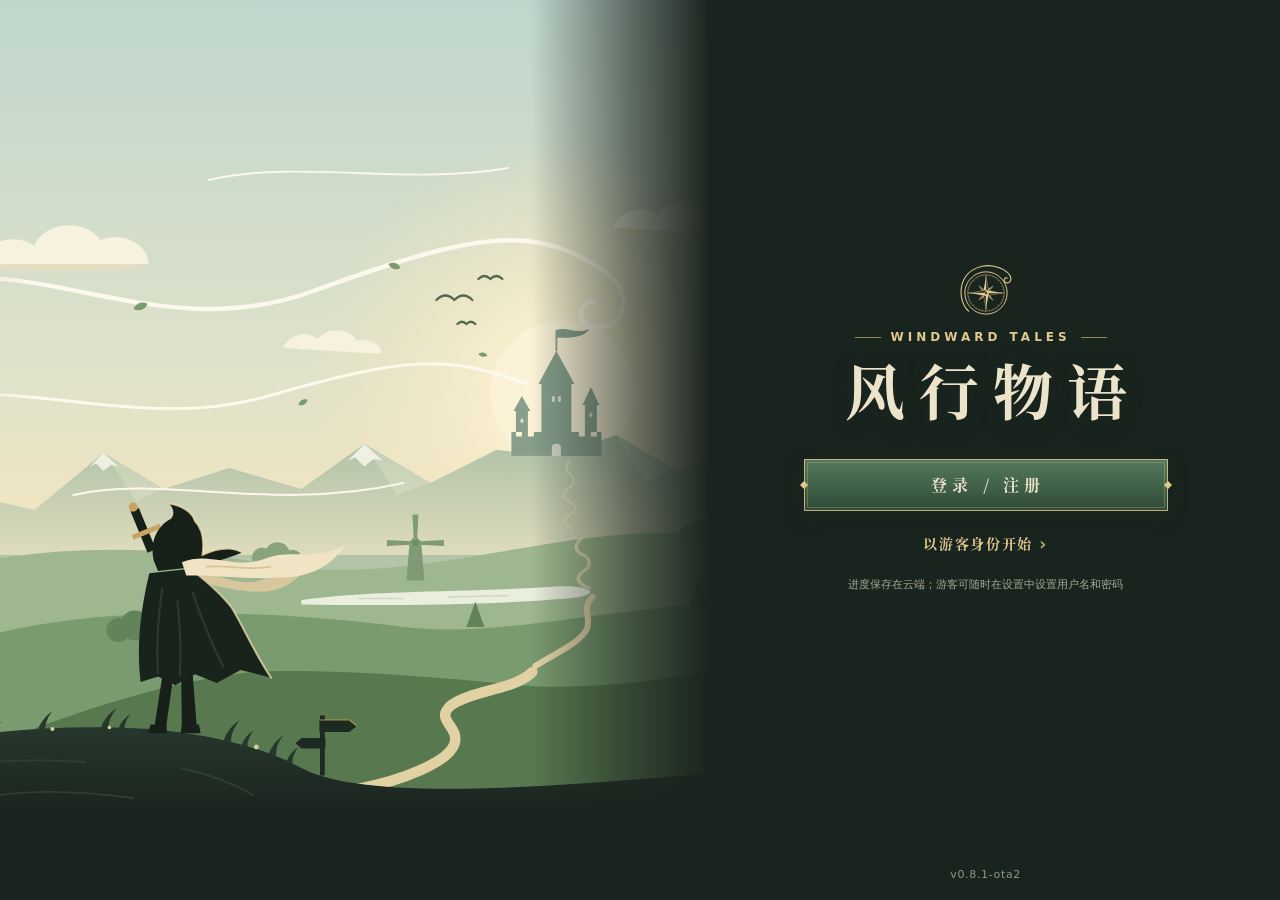
==== commit 7890ba43: "web: 0.8.1-ota2 (f6450c0)" ====
--- a/index.html
+++ b/index.html
@@ -16,8 +16,8 @@
     <!-- 脚本载入前：深色底、正中一枚标志，和安卓的启动画面一模一样（同样大小、同一位置），开场动画接着它往下落。
          标志由 scripts/build-icons.mjs 导出；143px = viewBox 124 × 开场里每单位 120/104 px。 -->
     <style>#root:empty { position: fixed; inset: 0; background: #1a241e; }</style>
-    <script type="module" crossorigin src="./assets/index-B6G5sfcp.js"></script>
-    <link rel="stylesheet" crossorigin href="./assets/index-vkLpw3Fr.css">
+    <script type="module" crossorigin src="./assets/index-BVi0M-yh.js"></script>
+    <link rel="stylesheet" crossorigin href="./assets/index-Dj7IbocE.css">
   </head>
   <body>
     <div id="root"></div>
--- a/assets/index-Dj7IbocE.css
+++ b/assets/index-Dj7IbocE.css
@@ -0,0 +1 @@
+.unavoidable-tag{display:inline-block;padding:0 5px;border-radius:4px;background:color-mix(in srgb,var(--danger) 12%,var(--surface-raised));color:var(--danger);font-size:10px;font-weight:500;line-height:1.7;white-space:nowrap;vertical-align:1px}.boss-skill-list{display:grid;gap:8px;list-style:none;margin:0;padding:0}.boss-skill-list>li{display:grid;grid-template-columns:26px minmax(0,1fr);align-items:start;gap:8px}.boss-skill-copy{min-width:0}.boss-skill-heading{display:flex;align-items:baseline;justify-content:space-between;flex-wrap:wrap;gap:1px 8px;margin-bottom:1px;line-height:1.4}.boss-skill-heading>strong{font-size:12px;font-weight:600;color:var(--ink)}.boss-skill-heading .unavoidable-tag{margin-left:5px}.boss-skill-heading>small{font-size:10px;font-weight:400;color:var(--ink-muted)}.boss-skill-list .boss-skill-copy>p{margin:0;font-size:12px;line-height:1.55;color:var(--ink-muted);overflow-wrap:anywhere}.boss-skill-gear{display:block;line-height:0}.hunt-boss-broodmother{--hunt-tone: var(--sage-deep);--hunt-light: var(--surface-sunken)}.hunt-boss-magmaColossus{--hunt-tone: var(--clay-soft);--hunt-light: var(--surface-cream)}.hunt-boss-skyWyrm{--hunt-tone: var(--info);--hunt-light: var(--surface-cool)}.hunt-boss-graveWarden{--hunt-tone: var(--gold);--hunt-light: var(--gold-tint)}.hunt-boss-rimeGiant{--hunt-tone: var(--info);--hunt-light: var(--surface-cool)}.hunt-boss-reefTurtle{--hunt-tone: var(--sage-deep);--hunt-light: var(--surface-sunken)}.hunt-boss-tideWhale{--hunt-tone: var(--info);--hunt-light: var(--surface-cool)}.hunt-boss-stoneApe{--hunt-tone: var(--ink-soft);--hunt-light: var(--surface-warm)}.hunt-boss-art{display:block;color:var(--hunt-tone);width:128px;height:112px;flex-shrink:0}.hunt-boss-face{display:block;width:44px;height:44px;flex-shrink:0;overflow:hidden;border-radius:50%;background:var(--surface-warm);box-shadow:0 0 0 2px var(--gold-mid),0 4px 10px color-mix(in srgb,var(--ink) 30%,transparent)}.hunt-boss-face img{display:block;width:100%;height:100%;object-fit:cover}.enemy-detail-sheet .sheet-frame{background:var(--surface-paper)}.enemy-detail-sheet .sheet-header{padding:12px 14px 7px}.enemy-detail-sheet .sheet-header h2{font-size:17px;letter-spacing:.5px}.enemy-detail-sheet .sheet-header .icon-button{width:34px;height:34px;background:transparent;border-color:transparent}.enemy-detail-sheet .sheet-body{padding:10px 14px max(24px,calc(12px + var(--safe-area-inset-bottom, env(safe-area-inset-bottom, 0px))))}.enemy-detail-heading{display:flex;align-items:center;gap:8px}.enemy-detail-heading>.hunt-boss-art{width:48px;height:42px}.enemy-detail-heading>div{min-width:0}.enemy-detail-token{display:grid;place-items:center;flex-shrink:0;width:42px;height:42px;border:2px solid var(--clay-soft);border-radius:50%;background:var(--surface-cream);color:var(--danger);box-shadow:inset 0 0 0 3px var(--surface-paper);font-size:22px;font-weight:700}.enemy-detail-token.is-boss{border-color:var(--gold);color:var(--gold);background:var(--surface-warm)}.enemy-detail-token .unit-portrait{width:84%;height:84%}.enemy-detail-token.is-huge{width:56px;height:56px;font-size:30px;box-shadow:inset 0 0 0 4px var(--surface-paper)}.enemy-detail-heading h3{display:flex;align-items:center;flex-wrap:wrap;gap:4px 6px;margin:0;font-size:15px}.enemy-detail-heading h3 small{padding:2px 5px;border-radius:4px;background:var(--gold-tint);color:var(--gold);font-size:10px;font-weight:500}.enemy-detail-heading p{margin:2px 0 0;font-size:10px;line-height:1.5;color:var(--ink-muted)}.enemy-detail-health{margin-top:8px}.enemy-detail-health>div:first-child{display:flex;align-items:baseline;justify-content:space-between;margin-bottom:4px;font-size:12px}.enemy-detail-health strong{font-variant-numeric:tabular-nums}.enemy-detail-health small{color:var(--ink-muted);font-size:11px;font-weight:400}.enemy-detail-health .health-track{height:5px}.enemy-detail-health .health-track>div{background:var(--clay-soft)}.enemy-detail-stats{display:grid;grid-template-columns:repeat(3,minmax(0,1fr));gap:0 12px;margin:6px 0 0}.enemy-detail-stats>div{display:flex;align-items:baseline;justify-content:space-between;flex-wrap:wrap;gap:1px 4px;padding:6px 0;border-bottom:1px solid var(--line-wash)}.enemy-detail-stats dt{color:var(--ink-muted);font-size:11px}.enemy-detail-stats dd{margin:0;font-size:14px;font-weight:600;font-variant-numeric:tabular-nums}.enemy-detail-stats dd small{margin-left:3px;font-size:10px;color:var(--ink-muted);font-weight:400}.enemy-detail-lore{margin:10px 0 0;padding:1px 0 1px 9px;border-left:2px solid var(--gold-sand);color:var(--ink);font-size:12px;line-height:1.7}.enemy-detail-section{margin-top:10px}.enemy-detail-section h4{display:flex;justify-content:space-between;margin:0;font-size:12px}.enemy-detail-section h4>span{color:var(--ink-muted);font-size:11px;font-weight:400}.enemy-detail-section>p{margin:4px 0 0;color:var(--ink-muted);font-size:12px;line-height:1.55}.enemy-detail-section>.boss-skill-list{margin-top:6px}.enemy-detail-states{display:flex;flex-wrap:wrap;gap:5px;margin:6px 0 0;padding:0;list-style:none}.enemy-detail-states li{display:inline-flex;align-items:center;gap:5px;padding:4px 7px;border-radius:5px;color:var(--ink);background:var(--surface-warm);font-size:11px;line-height:1.4}.enemy-detail-state-dot{flex:none;width:7px;height:7px;border-radius:50%;box-shadow:0 0 0 1.5px var(--surface-raised)}.enemy-detail-terrain{display:flex;align-items:baseline;flex-wrap:wrap;gap:3px 8px;margin-top:9px;padding-top:8px;border-top:1px solid var(--line-wash);font-size:11px;color:var(--ink-muted)}.enemy-detail-terrain strong{color:var(--ink);font-weight:500}.enemy-detail-terrain>span:last-child{margin-left:auto}.enemy-detail-token.has-art{overflow:hidden;background:var(--surface-warm)}.enemy-detail-token .enemy-art{width:100%;height:100%;border-radius:50%;object-fit:cover}.character-portrait{display:block;flex-shrink:0;object-fit:cover;aspect-ratio:1;border-radius:var(--round-9);background:var(--surface-page)}.character-portrait.portrait-warrior{background:var(--surface-warm)}.character-portrait.portrait-ranger{background:var(--surface-sunken)}.character-portrait.portrait-mage{background:var(--surface-cool)}.character-avatar:has(.character-portrait){width:38px;height:38px;background:transparent}.ribbon-emblem:has(.character-portrait){background:transparent;border:0;padding:0}.character-portrait-frame{position:relative;display:inline-grid;flex-shrink:0;line-height:0}.hero-portrait>.character-portrait-frame{display:block;width:100%;height:100%}.character-portrait-badge{position:absolute;right:-12%;bottom:-12%;width:46%;min-width:14px;aspect-ratio:1;filter:drop-shadow(0 1px 1px color-mix(in srgb,var(--ink) 35%,transparent))}.character-portrait-badge svg{display:block;width:100%;height:100%}.character-portrait-badge.is-ascended{filter:drop-shadow(0 0 1px var(--gold-light)) drop-shadow(0 0 1px var(--gold-light)) drop-shadow(0 0 3px color-mix(in srgb,var(--gold-light) 70%,transparent))}.awaken-cutin{--tint-ink: var(--cutin-ink, var(--gold-bright));--tint-paper: var(--cutin-paper, var(--gold-tint));position:absolute;inset:0;z-index:8;overflow:hidden;pointer-events:none}.awaken-cutin>*{animation-duration:var(--cutin-ms, 1s);animation-timing-function:cubic-bezier(.2,.8,.2,1);animation-fill-mode:both}.awaken-cutin{--cutin-shade: .85}@supports (backdrop-filter: blur(1px)) or (-webkit-backdrop-filter: blur(1px)){.awaken-cutin{--cutin-shade: .62}}.awaken-cutin-shade{position:absolute;inset:0;background:radial-gradient(ellipse at 30% 50%,color-mix(in srgb,var(--tint-ink) 45%,var(--ink)),color-mix(in srgb,var(--ink) 88%,transparent) 70%);opacity:var(--cutin-shade);-webkit-backdrop-filter:blur(8px) saturate(1.4);backdrop-filter:blur(8px) saturate(1.4);animation-name:cutin-shade}.awaken-cutin-flash{position:absolute;inset:0;background:var(--tint-paper);mix-blend-mode:screen;animation-name:cutin-flash}.awaken-cutin-crest{position:absolute;left:6%;top:50%;width:220px;height:220px;margin-top:-110px;color:var(--tint-paper);animation-name:cutin-crest}.awaken-cutin-crest svg{width:100%;height:100%}.awaken-cutin-band{position:absolute;left:-10%;right:-10%;top:34%;height:34%;transform-origin:0 50%;background:linear-gradient(90deg,transparent,color-mix(in srgb,var(--tint-ink) 70%,transparent) 16%,color-mix(in srgb,var(--tint-paper) 80%,var(--tint-ink)) 50%,color-mix(in srgb,var(--tint-ink) 70%,transparent) 84%,transparent);box-shadow:0 0 0 1px color-mix(in srgb,var(--gold-pale) 70%,transparent),0 0 30px color-mix(in srgb,var(--tint-ink) 70%,transparent);animation-name:cutin-band}.awaken-cutin-portrait{position:absolute;left:4%;top:14%;width:46%;height:72%;overflow:hidden;clip-path:polygon(18% 0,100% 0,82% 100%,0 100%);background:linear-gradient(160deg,var(--tint-paper),color-mix(in srgb,var(--tint-ink) 55%,var(--tint-paper)));box-shadow:0 0 26px color-mix(in srgb,var(--tint-ink) 80%,transparent);animation-name:cutin-portrait}.awaken-cutin-portrait img{width:100%;height:100%;object-fit:cover;object-position:50% 20%}.awaken-cutin-portrait.is-drawn img{object-position:50% 0}.awaken-cutin-portrait:after{content:"";position:absolute;inset:0;background:linear-gradient(100deg,transparent 55%,color-mix(in srgb,var(--tint-paper) 65%,transparent) 62%,transparent 70%);animation:cutin-sheen var(--cutin-ms, 1s) ease-out both}.awaken-cutin-title{position:absolute;right:5%;top:36%;display:flex;flex-direction:column;align-items:flex-end;gap:2px;max-width:52%;text-align:right;animation-name:cutin-title}.awaken-cutin-title small{display:inline-flex;align-items:center;gap:4px;color:var(--tint-paper);font-size:12px;font-weight:600;letter-spacing:.12em;text-shadow:0 1px 2px color-mix(in srgb,var(--ink) 60%,transparent)}.awaken-cutin-title strong{color:var(--ink-invert);font-size:clamp(26px,9vw,40px);font-weight:800;line-height:1.1;letter-spacing:.08em;text-shadow:0 2px 0 var(--tint-ink),0 0 14px color-mix(in srgb,var(--tint-ink) 90%,transparent),0 0 2px var(--gold-pale)}@keyframes cutin-shade{0%{opacity:0}12%{opacity:var(--cutin-shade)}80%{opacity:var(--cutin-shade)}to{opacity:0}}@keyframes cutin-flash{0%{opacity:0}6%{opacity:.5}16%{opacity:0}to{opacity:0}}@keyframes cutin-crest{0%,8%{transform:rotate(-14deg) scale(.6);opacity:0}30%{transform:rotate(-8deg) scale(1);opacity:.22}80%{transform:rotate(-6deg) scale(1.06);opacity:.22}to{transform:rotate(-4deg) scale(1.15);opacity:0}}@keyframes cutin-band{0%{transform:skewY(-8deg) scaleX(0);opacity:0}10%{opacity:1}24%{transform:skewY(-8deg) scaleX(1)}82%{transform:skewY(-8deg) scaleX(1);opacity:1}to{transform:skewY(-8deg) translate(40%) scaleX(1);opacity:0}}@keyframes cutin-portrait{0%,10%{transform:translate(-130%);opacity:0}30%{transform:translate(0);opacity:1}80%{transform:translate(4%);opacity:1}to{transform:translate(160%);opacity:0}}@keyframes cutin-sheen{0%,30%{transform:translate(-100%)}60%,to{transform:translate(100%)}}@keyframes cutin-title{0%,24%{transform:translate(30%) scale(1.3);opacity:0}38%{transform:translate(0) scale(1);opacity:1}82%{transform:translate(-3%) scale(1);opacity:1}to{transform:translate(-12%);opacity:0}}.term-link{--term: var(--gold-light);display:inline;min-height:0;margin:0;padding:0;border:0;border-radius:3px;background:none;color:inherit;font:inherit;line-height:inherit;text-decoration:underline dashed color-mix(in srgb,var(--term) 75%,transparent);text-decoration-thickness:1.5px;text-underline-offset:3px;cursor:pointer}.term-link:hover,.term-link:focus-visible{color:var(--term);background:color-mix(in srgb,var(--term) 9%,transparent);text-decoration-style:solid}.term-badge{--term: var(--gold);display:inline-grid;place-items:center;flex-shrink:0;width:1.9em;height:1.9em;border:1px solid color-mix(in srgb,var(--term) 30%,transparent);border-radius:30%;background:color-mix(in srgb,var(--term) 12%,var(--surface-raised));color:var(--term)}.term-sheet .sheet-heading-icon .term-badge{width:44px;height:44px;border-radius:var(--round-13)}.term-badge.is-library{color:var(--gold)}.term-group-tag{--term: var(--gold);padding:0 8px;border-radius:var(--round-pill);background:color-mix(in srgb,var(--term) 12%,var(--surface-raised));color:var(--term);font-size:11px;font-weight:600;line-height:20px}.term-detail{--term: var(--gold);display:grid;gap:14px}.term-desc{margin:0;padding:12px 14px 12px 15px;border:1px solid color-mix(in srgb,var(--term) 18%,var(--line-wash));border-left:3px solid var(--term);border-radius:4px var(--round-10) var(--round-10) 4px;background:color-mix(in srgb,var(--term) 5%,var(--surface-raised));color:var(--ink);font-size:14px;line-height:1.85}.term-section h3{display:flex;align-items:center;gap:8px;margin:0 0 8px;color:var(--ink-muted);font-size:12px;font-weight:600;letter-spacing:.5px}.term-section h3:after{content:"";flex:1;height:1px;background:var(--line-wash)}.term-chips{display:flex;flex-wrap:wrap;gap:6px}.term-chip{--term: var(--gold);display:inline-flex;align-items:center;gap:6px;min-height:34px;padding:0 11px 0 5px;border:1px solid color-mix(in srgb,var(--term) 28%,var(--line-wash));border-radius:var(--round-pill);background:var(--surface-raised);color:var(--ink);font-size:12.5px}.term-chip .term-badge{width:24px;height:24px;border-radius:50%}.term-chip:hover,.term-chip:focus-visible{border-color:var(--term);color:var(--term)}.term-skills{display:grid;grid-template-columns:repeat(auto-fill,minmax(96px,1fr));gap:6px;margin:0;padding:0;list-style:none}.term-skills li{display:flex;align-items:center;gap:7px;min-width:0;padding:5px 8px 5px 5px;border:1px solid var(--line-wash);border-radius:var(--round-9);background:var(--surface-raised);font-size:12px}.term-skills li span{overflow:hidden;white-space:nowrap;text-overflow:ellipsis}.term-footer{display:flex;justify-content:center}.term-groups{margin-bottom:12px}.term-groups small{margin-left:4px;opacity:.7;font-size:11px}.term-grid{display:grid;grid-template-columns:repeat(auto-fill,minmax(150px,1fr));gap:8px;margin:0;padding:0;list-style:none}.term-card{--term: var(--gold);display:flex;align-items:flex-start;gap:9px;width:100%;height:100%;padding:10px 10px 10px 9px;border:1px solid var(--line-wash);border-radius:var(--round-11);background:var(--surface-raised);color:var(--ink);text-align:left}.term-card:hover,.term-card:focus-visible{border-color:color-mix(in srgb,var(--term) 45%,transparent);background:color-mix(in srgb,var(--term) 4%,var(--surface-raised))}.term-card .term-badge{width:34px;height:34px;border-radius:var(--round-10)}.term-card-copy{display:grid;gap:2px;min-width:0}.term-card-copy strong{color:var(--term);font-size:14px;font-weight:600}.term-card-copy small{display:-webkit-box;overflow:hidden;color:var(--ink-muted);font-size:11.5px;line-height:1.55;-webkit-line-clamp:3;-webkit-box-orient:vertical}.term-back svg{transform:rotate(180deg)}.reaction-art{display:grid;place-items:center;border-radius:var(--round-8);background:linear-gradient(160deg,var(--ink-soft),var(--ink));color:var(--gold-sand);box-shadow:inset 0 0 0 1px var(--gold-light)}.skill-tile.is-reaction:is(.is-learnable,.is-locked) .reaction-art{background:var(--surface-sunken);color:var(--ink-muted);box-shadow:inset 0 0 0 1px var(--line-soft)}.react-banner{position:absolute;inset:0;z-index:8;overflow:hidden;pointer-events:none}.react-banner>*{animation-duration:var(--react-ms, 1.1s);animation-fill-mode:both}.react-banner-flash{position:absolute;inset:0;box-shadow:inset 0 0 60px 18px #ffcd5acc;animation-name:react-flash;animation-timing-function:ease-out}@keyframes react-flash{0%{opacity:1}55%{opacity:.5}to{opacity:0}}.react-banner-band{position:absolute;left:0;right:0;top:44%;padding:10px 0 8px;text-align:center;background:linear-gradient(90deg,transparent,rgba(20,16,8,.86) 18%,rgba(20,16,8,.86) 82%,transparent);animation-name:react-band;animation-timing-function:cubic-bezier(.2,.8,.2,1)}.react-banner-band strong{display:block;font-family:var(--title, inherit);font-size:clamp(30px,10vw,46px);line-height:1.1;letter-spacing:.12em;color:var(--gold-light);text-shadow:0 0 14px rgba(255,190,60,.8),0 2px 0 var(--gold-deep)}.react-banner-icon{display:inline-block;margin-right:10px;vertical-align:middle;line-height:0}.react-banner-band small{display:block;margin-top:2px;font-size:14px;color:var(--gold-pale)}@keyframes react-band{0%{opacity:0;clip-path:inset(48% 0 48% 0)}12%{opacity:1;clip-path:inset(0 0 0 0)}78%{opacity:1}to{opacity:0}}@media(prefers-reduced-motion:reduce){.react-banner>*{animation:none}}.boss-banner{position:absolute;inset:0;z-index:7;overflow:hidden;pointer-events:none}.boss-banner>*{animation-duration:var(--boss-banner-ms, 1.7s);animation-timing-function:cubic-bezier(.2,.8,.2,1);animation-fill-mode:both}.boss-banner-shade{position:absolute;inset:0;background:radial-gradient(ellipse at 66% 50%,color-mix(in srgb,var(--danger) 26%,color-mix(in srgb,var(--ink) 86%,transparent)),color-mix(in srgb,var(--ink) 93%,transparent) 70%);animation-name:boss-shade}.boss-banner-band{position:absolute;left:-6%;right:-6%;top:27%;height:46%;transform:skewY(-3deg);transform-origin:100% 50%;background:linear-gradient(90deg,transparent,color-mix(in srgb,var(--gold-deep) 62%,var(--ink)) 22%,color-mix(in srgb,var(--gold-sand) 62%,var(--ink)) 76%,transparent);box-shadow:0 -1px color-mix(in srgb,var(--gold-pale) 70%,transparent),0 1px color-mix(in srgb,var(--gold-pale) 70%,transparent);animation-name:boss-band}.boss-banner-art{position:absolute;right:-2%;top:50%;width:min(66%,340px);aspect-ratio:1;transform:translateY(-50%);clip-path:polygon(16% 0,100% 0,100% 100%,0 100%);filter:drop-shadow(0 0 22px color-mix(in srgb,var(--ink) 75%,transparent));animation-name:boss-art}.boss-banner-art img{display:block;width:100%;height:100%;object-fit:cover;-webkit-mask-image:linear-gradient(90deg,transparent,black 26%);mask-image:linear-gradient(90deg,transparent,black 26%)}.boss-banner-title{position:absolute;left:7%;top:50%;display:flex;flex-direction:column;gap:2px;max-width:58%;transform:translateY(-50%);color:var(--surface-cream);text-shadow:0 2px 8px color-mix(in srgb,var(--ink) 80%,transparent);animation-name:boss-title}.boss-banner-title small{color:var(--gold-pale);font-size:12px;letter-spacing:4px}.boss-banner-title strong{font:700 clamp(30px,5.2vw,44px)/1.15 var(--title);letter-spacing:2px}.boss-banner-title span{color:var(--gold-tint);font:500 clamp(15px,2.2vw,19px)/1.3 var(--title);letter-spacing:2px}@keyframes boss-shade{0%{opacity:0}12%{opacity:1}84%{opacity:1}to{opacity:0}}@keyframes boss-band{0%{opacity:0;transform:skewY(-3deg) scaleY(.1)}14%{opacity:1;transform:skewY(-3deg) scaleY(1)}84%{opacity:1;transform:skewY(-3deg) scaleY(1)}to{opacity:0;transform:skewY(-3deg) scaleY(.7)}}@keyframes boss-art{0%{opacity:0;transform:translate(26%,-50%) scale(1.08)}18%{opacity:1;transform:translateY(-50%) scale(1.02)}82%{opacity:1;transform:translateY(-50%) scale(1)}to{opacity:0;transform:translate(-5%,-50%) scale(1)}}@keyframes boss-title{0%,10%{opacity:0;transform:translate(-16px,-50%)}26%{opacity:1;transform:translateY(-50%)}84%{opacity:1;transform:translateY(-50%)}to{opacity:0;transform:translateY(-50%)}}.terrain-bar{display:flex;align-items:center;width:100%;min-height:40px;padding:5px 11px;gap:8px;border:0;border-top:1px solid var(--line-soft);background:var(--surface-soft);color:var(--ink-muted);font-size:11px}.terrain-current{display:inline-flex;align-items:center;gap:4px;font-weight:600}.terrain-preview{display:flex;align-items:center;justify-content:flex-end;gap:9px;flex:1}.terrain-preview>span{display:inline-flex;align-items:center;gap:3px}.terrain-preview i{width:7px;height:7px;background:currentColor;border-radius:2px;opacity:.6}.terrain-brush{color:var(--accent)}.terrain-highland{color:var(--gold-mid)}.terrain-water{color:#437c8a}.terrain-rock{color:var(--sage-deep)}.terrain-lava{color:var(--danger)}.terrain-ice{color:var(--info)}.terrain-quicksand{color:var(--gold-deep)}.terrain-vent{color:var(--clay-soft)}.terrain-stormrock{color:var(--shade)}.terrain-tideflat{color:var(--hero-mark)}.terrain-chasm{color:var(--abyss)}.terrain-detail p{font-size:13px;line-height:1.85;margin:8px 0;color:var(--ink-muted)}.terrain-detail strong{font-size:19px}.terrain-detail>small,.terrain-coordinate{font-size:11px;color:var(--ink-muted)}.terrain-detail h3{display:flex;align-items:center;gap:10px;font-size:15px}.terrain-detail h3 small{margin-left:auto;font-size:11px;font-weight:400}.terrain-guide .terrain-detail+.terrain-detail{border-top:1px solid var(--surface-sunken);margin-top:15px;padding-top:15px}.terrain-guide-note{border-top:1px solid var(--surface-sunken);padding-top:12px;margin-top:16px;font-size:11px;line-height:1.8;color:var(--ink-muted)}.turn-order{--turn-rail: color-mix(in srgb, var(--line-strong) 72%, transparent);display:flex;flex-direction:column;align-items:center;justify-content:flex-start;gap:6px;flex:none;width:29px;padding:7px 3px;overflow:hidden;border-right:1px solid var(--line-wash, #81917b25);background:linear-gradient(90deg,var(--surface-soft),color-mix(in srgb,var(--surface-soft) 82%,transparent))}.turn-order-label{z-index:1;display:grid;place-items:center;flex:none;width:19px;height:18px;border:1px solid var(--accent-pale);border-radius:var(--round-6);background:var(--surface-sunken);color:var(--accent-deep)}.turn-order-label svg{display:block}.turn-order ol{position:relative;display:flex;flex-direction:column;align-items:center;gap:5px;width:100%;margin:0;padding:0;list-style:none;min-height:0}.turn-order ol:before{content:"";position:absolute;top:5px;bottom:5px;left:50%;width:1px;background:var(--turn-rail);transform:translate(-50%)}.turn-chip{--turn-tone: #6d7a69;--turn-wash: var(--surface-hollow);position:relative;z-index:1;width:21px;height:21px;flex:none;display:grid;place-items:center;border:1px solid var(--turn-tone);border-radius:50%;background:var(--turn-wash);box-shadow:0 0 0 2px var(--surface-soft);color:var(--turn-tone);font-size:11px;font-weight:600;line-height:1}.turn-chip.is-hero{--turn-tone: var(--hero-mark);--turn-wash: var(--surface-sunken)}.turn-chip.is-ally{--turn-tone: #587b9a;--turn-wash: #edf3f4}.turn-chip.is-shadow{--turn-tone: var(--shade);--turn-wash: var(--shade-tint)}.turn-chip.is-enemy{--turn-tone: #a85d48;--turn-wash: #f7eeea}.turn-chip.is-next{width:25px;height:25px;margin:-2px 0;border-color:var(--turn-tone);background:var(--turn-tone);color:var(--ink-invert);box-shadow:0 0 0 2px var(--surface-soft),0 0 0 3px color-mix(in srgb,var(--turn-tone) 42%,transparent);font-size:12px}.turn-cursor{position:absolute;top:50%;right:-6px;width:0;height:0;border-top:4px solid transparent;border-bottom:4px solid transparent;border-left:4px solid var(--turn-tone);transform:translateY(-50%)}.turn-chip.is-later{opacity:.38}.turn-chip.is-wrap{margin-top:9px}.turn-chip.is-wrap:before{content:"";position:absolute;left:-5px;right:-5px;top:-6px;border-top:1px dashed var(--line-strong)}.turn-chip.is-special{--turn-tone: #b94d2d}.turn-chip.is-special:after{content:"!";position:absolute;right:-4px;top:-4px;display:grid;place-items:center;width:10px;height:10px;border-radius:50%;background:#c4562f;color:var(--ink-invert);box-shadow:0 0 0 1.5px var(--surface-soft);font-size:7px;font-weight:800;line-height:1}@media(max-width:380px){.turn-order{width:27px;padding-inline:2px}.turn-chip{width:19px;height:19px;font-size:10px}.turn-chip.is-next{width:23px;height:23px;font-size:11px}}.turn-order.is-detailed{width:156px;align-items:stretch;gap:8px;padding:10px 8px}.is-detailed .turn-order-label{display:flex;gap:4px;width:auto;height:22px;padding:0 8px;font-size:11px;font-weight:600;letter-spacing:1px}.is-detailed ol{align-items:stretch;gap:4px}.is-detailed ol:before{left:19px;transform:none}.is-detailed .turn-chip{display:flex;align-items:center;gap:8px;width:auto;height:auto;min-height:34px;margin:0;padding:3px 6px 3px 4px;border:0;border-radius:var(--round-9);background:none;box-shadow:none;color:var(--ink);font-size:12px}.is-detailed .turn-glyph{display:grid;place-items:center;flex:none;width:24px;height:24px;border:1px solid var(--turn-tone);border-radius:50%;background:var(--turn-wash);box-shadow:0 0 0 2px var(--surface-soft);color:var(--turn-tone);font-weight:600}.is-detailed .turn-chip.is-next{width:auto;height:auto;margin:0;background:color-mix(in srgb,var(--turn-tone) 14%,var(--surface-paper));box-shadow:inset 0 0 0 1px color-mix(in srgb,var(--turn-tone) 40%,transparent);color:var(--ink);font-size:12px}.is-detailed .turn-chip.is-next .turn-glyph{background:var(--turn-tone);color:var(--ink-invert)}.is-detailed .turn-cursor{display:none}.is-detailed .turn-chip.is-wrap{margin-top:0}.is-detailed .turn-chip.is-wrap:before{display:none}.is-detailed .turn-chip.is-special:after{left:22px;right:auto;top:2px}.turn-copy{display:flex;flex-direction:column;gap:3px;flex:1;min-width:0}.turn-copy strong{overflow:hidden;font-weight:500;line-height:1.3;white-space:nowrap;text-overflow:ellipsis}.turn-hp{height:3px;border-radius:2px;background:var(--surface-sunken);overflow:hidden}.turn-hp>i{display:block;height:100%;background:var(--turn-tone)}.turn-round-break{position:relative;z-index:1;margin:6px 0 2px;padding:0 4px;color:var(--ink-muted);font-size:11px;letter-spacing:1px;background:var(--surface-soft)}.page-heading{display:flex;align-items:center;gap:10px;min-height:56px;padding:6px 1px 8px;margin:0}.page-heading-emblem{display:grid;place-items:center;flex-shrink:0;width:34px;height:34px;border:1px solid var(--line-soft);border-radius:var(--round-11);background:var(--surface-raised);box-shadow:0 1px #526c3c14,0 3px 8px -4px #526c3c40;color:var(--accent)}.page-heading-back{padding:0;cursor:pointer}.page-heading-back svg{transform:rotate(180deg)}.page-heading-back:active{transform:translateY(1px)}.page-heading-title{display:flex;align-items:baseline;gap:8px;min-width:0;margin-right:auto}.page-heading h1{margin:0;color:var(--ink);font-family:var(--title);font-size:23px;font-weight:600;line-height:1.3;letter-spacing:3px;white-space:nowrap}.page-heading-title>span{overflow:hidden;color:var(--ink-soft);font-size:12px;text-overflow:ellipsis;white-space:nowrap}.page-heading-actions{display:flex;align-items:center;justify-content:flex-end;gap:6px;min-height:44px;flex-shrink:0}.page-heading-actions>button{display:inline-flex;align-items:center;justify-content:center;gap:5px;min-height:40px;padding:6px 12px;border:1px solid var(--line-soft);border-radius:var(--round-pill);background:var(--surface-raised);box-shadow:0 1px #526c3c14,0 3px 8px -4px #526c3c40;color:var(--mint);font-size:12px;white-space:nowrap;transition:transform .12s ease,box-shadow .12s ease}.page-heading-actions>button:active{transform:translateY(1px);box-shadow:0 1px 2px -1px #526c3c30}.page-heading-actions>.has-points{color:var(--gold);border-color:#ab915c55;background:linear-gradient(180deg,var(--surface-raised),var(--surface-warm))}.page-heading-actions>svg{color:var(--sage-deep)}.page-heading-actions>.gold-balance{min-height:34px;padding:5px 12px;border:1px solid #ab915c40;border-radius:var(--round-pill);background:linear-gradient(180deg,var(--surface-paper),var(--surface-warm))}.page-heading-badge{padding:6px 12px;border:1px solid #ab915c40;border-radius:var(--round-pill);color:var(--gold);background:linear-gradient(180deg,var(--surface-paper),var(--surface-warm));font-size:12px;line-height:1.5;letter-spacing:1px}@media(max-width:360px){.page-heading-title>span{display:none}}.leaderboard-sheet .sheet-frame{background:var(--surface-paper)}.leaderboard-sheet .sheet-heading-icon{color:var(--gold)}.leaderboard-sheet .sheet-body{padding:14px 14px max(18px,var(--safe-area-inset-bottom, env(safe-area-inset-bottom)))}.leaderboard-tabs{position:sticky;z-index:2;top:-8px;box-shadow:0 0 0 8px var(--surface-paper);display:grid;grid-template-columns:repeat(6,minmax(0,1fr));gap:4px;padding:4px;border:1px solid var(--line-wash);border-radius:var(--round-10);background:var(--surface-sunken)}.leaderboard-tabs button{min-width:0;min-height:40px;padding:6px 2px;border:0;border-radius:var(--round-7);background:none;color:var(--ink-muted);font-size:12px}.leaderboard-tabs button:hover{color:var(--ink);background:var(--surface-soft)}.leaderboard-tabs button[aria-selected=true]{background:var(--surface-raised);color:var(--accent-deep);font-weight:600;box-shadow:0 2px 8px #526c3c12}.leaderboard-board{margin-top:14px}.leaderboard-board-heading{display:flex;align-items:center;justify-content:space-between;gap:12px;padding:2px 3px 13px;border-bottom:1px solid var(--line-wash)}.leaderboard-board-heading>div{min-width:0}.leaderboard-board-heading h3{font-family:var(--title);font-size:18px;font-weight:600;line-height:1.45;letter-spacing:.5px}.leaderboard-board-heading p{margin-top:3px;color:var(--ink-muted);font-size:11px;line-height:1.5}.leaderboard-board-heading>span{flex-shrink:0;padding:4px 7px;border:1px solid var(--line-wash);border-radius:5px;color:var(--ink-muted);background:var(--surface-soft);font-size:10px;font-variant-numeric:tabular-nums}.leaderboard-columns{display:grid;grid-template-columns:34px minmax(0,1fr) auto;gap:8px;padding:10px 8px 5px;color:var(--ink-muted);font-size:10px;line-height:1.5}.leaderboard-columns span:nth-child(2){padding-left:48px}.leaderboard-columns span:last-child{text-align:right}.leaderboard-list{display:grid;gap:5px;list-style:none;margin:0;padding:0}.leaderboard-list li{display:grid;grid-template-columns:34px 40px minmax(0,1fr) auto;align-items:center;gap:8px;min-height:60px;padding:8px;border:1px solid var(--line-wash);border-radius:var(--round-9);background:var(--surface-raised)}.leaderboard-list li.mine{border-color:var(--accent-light);background:var(--surface-sunken)}.leaderboard-rank{display:grid;place-items:center;width:28px;height:28px;border-radius:50%;color:var(--ink-muted);background:var(--surface-soft);font-size:12px;font-variant-numeric:tabular-nums}.leaderboard-list li.podium .leaderboard-rank{border:1px solid var(--gold-light);color:var(--gold);background:var(--gold-tint);font-weight:700}.leaderboard-portrait{display:grid;place-items:center;width:40px;height:40px;overflow:hidden;border:1px solid var(--line-soft);border-radius:var(--round-10);color:var(--ink-muted);background:var(--surface-soft)}.leaderboard-portrait .character-portrait{width:40px;height:40px;border-radius:var(--round-9)}.leaderboard-name{display:grid;min-width:0;gap:3px}.leaderboard-player{display:flex;align-items:center;min-width:0;gap:5px}.leaderboard-player strong{min-width:0;overflow:hidden;text-overflow:ellipsis;white-space:nowrap;font-size:14px;font-weight:600}.leaderboard-player em{flex-shrink:0;padding:1px 4px;border-radius:4px;color:var(--accent-deep);background:var(--surface-paper);font-size:9px;line-height:1.5}.leaderboard-name small{overflow:hidden;color:var(--ink-muted);font-size:10px;line-height:1.5;text-overflow:ellipsis;white-space:nowrap}.leaderboard-value{flex-shrink:0;color:var(--accent-deep);font-size:13px;font-weight:600;font-variant-numeric:tabular-nums;white-space:nowrap}.leaderboard-state{display:grid;justify-items:center;padding:42px 24px 36px;color:var(--ink-muted);text-align:center}.leaderboard-state>svg{margin-bottom:10px;color:var(--sage-deep)}.leaderboard-state strong{color:var(--ink);font-size:14px;font-weight:600}.leaderboard-state p{max-width:300px;margin-top:6px;font-size:12px;line-height:1.7}.leaderboard-state .small-button{margin-top:14px;min-height:40px}.leaderboard-error>svg{color:var(--danger)}.leaderboard-loading{display:grid;gap:6px;padding-top:10px}.leaderboard-skeleton{display:grid;grid-template-columns:28px minmax(0,1fr) 55px;align-items:center;gap:12px;min-height:58px;padding:8px 10px;border:1px solid var(--line-wash);border-radius:var(--round-9);background:var(--surface-raised)}.leaderboard-skeleton>*{display:block;height:10px;border-radius:var(--round-6);background:var(--surface-sunken)}.leaderboard-skeleton i{width:28px;height:28px;border-radius:50%}.leaderboard-skeleton b{width:55%}.leaderboard-footnote{display:flex;align-items:flex-start;gap:7px;margin-top:13px;padding:10px;border-radius:var(--round-8);color:var(--ink-muted);background:var(--surface-soft);font-size:10px;line-height:1.6}.leaderboard-footnote>svg{flex-shrink:0;margin-top:1px}.leaderboard-updated{display:block;margin-top:2px;font-variant-numeric:tabular-nums}.leaderboard-stale{display:flex;align-items:center;gap:7px;margin-top:10px;padding:7px 8px 7px 10px;border:1px solid var(--line-wash);border-radius:var(--round-8);color:var(--ink-muted);background:var(--surface-soft);font-size:11px;line-height:1.5}.leaderboard-stale>svg{flex-shrink:0;color:var(--danger)}.leaderboard-stale>span{flex:1;min-width:0}.leaderboard-stale button{display:inline-flex;flex-shrink:0;align-items:center;gap:4px;min-height:32px;padding:4px 10px;border:1px solid var(--line-soft);border-radius:var(--round-6);background:var(--surface-raised);color:var(--ink);font-size:11px}@media(max-width:374px){.leaderboard-sheet .sheet-body{padding-right:10px;padding-left:10px}.leaderboard-tabs{grid-template-columns:repeat(3,minmax(0,1fr))}.leaderboard-tabs button{min-height:36px}.leaderboard-list li{grid-template-columns:30px 36px minmax(0,1fr) auto;gap:6px;padding:7px 6px}.leaderboard-portrait,.leaderboard-portrait .character-portrait{width:36px;height:36px}.leaderboard-columns{grid-template-columns:30px minmax(0,1fr) auto}.leaderboard-columns span:nth-child(2){padding-left:42px}.leaderboard-player strong{font-size:13px}.leaderboard-value{font-size:12px}}.friends-sheet .sheet-frame{background:var(--surface-paper)}.friends-sheet .sheet-heading-icon{color:var(--accent-deep)}.friends-sheet .sheet-body{padding:14px 14px max(18px,var(--safe-area-inset-bottom, env(safe-area-inset-bottom)))}.friends-panel{display:grid;gap:12px}.friends-card{display:grid;gap:10px;padding:12px;border:1px solid var(--line-soft);border-radius:var(--round-14);background:linear-gradient(160deg,var(--surface-raised),var(--surface-soft));box-shadow:0 2px 10px #42603b0f}.friends-add{display:flex;gap:8px}.friends-field{display:flex;flex:1;align-items:center;gap:8px;min-width:0;min-height:44px;padding:0 12px;border:1px solid var(--line-mid);border-radius:var(--round-10);background:var(--surface-raised);color:var(--ink-soft);transition:border-color .15s,box-shadow .15s}.friends-field:focus-within{border-color:var(--accent-light);box-shadow:0 0 0 3px #7d9d6c2e;color:var(--accent)}.friends-field>svg{flex-shrink:0}.friends-field input{flex:1;min-width:0;height:42px;padding:0;border:0;outline:none;background:none;color:var(--ink);font:inherit;font-size:15px;font-variant-numeric:tabular-nums}.friends-field input::placeholder{color:var(--ink-soft);font-size:14px}.friends-add .primary-button{flex:0 0 auto;min-width:72px;min-height:44px;padding:0 16px;border-radius:var(--round-10);font-size:14px}.friends-add .primary-button:disabled{border-color:var(--line-soft);background:var(--surface-sunken);color:var(--ink-soft);box-shadow:none}.friends-me{display:flex;align-items:center;gap:8px;padding:10px 2px 0 4px;border-top:1px dashed var(--line-soft);color:var(--ink-muted);font-size:12px}.friends-me>span{flex-shrink:0}.friends-me strong{flex:1;min-width:0;overflow:hidden;color:var(--accent-deep);font-size:14px;font-weight:600;letter-spacing:.06em;text-overflow:ellipsis;white-space:nowrap;font-variant-numeric:tabular-nums}.friends-copy-uid{flex-shrink:0;min-height:30px;padding:0 12px;border:1px solid var(--line-mid);border-radius:var(--round-pill);background:var(--surface-raised);color:var(--accent-deep);font-size:12px}.friends-copy-uid:hover{border-color:var(--accent-light);background:var(--surface-soft)}.friends-error{display:flex;align-items:flex-start;gap:6px;margin:0;padding:10px 12px;border:1px solid var(--line-soft);border-radius:var(--round-9);background:var(--surface-warm);color:var(--danger);font-size:12px;line-height:1.7}.friends-error>svg{flex-shrink:0;margin-top:3px}.friends-note{margin:0;color:var(--accent-deep);font-size:12px;line-height:1.6}.friends-loading,.friends-empty{margin:0;padding:14px 4px;color:var(--ink-muted);font-size:12px;line-height:1.7}.friends-section{display:grid;gap:7px}.friends-section>ul,.friends-pick{display:grid;gap:5px;list-style:none;margin:0;padding:0}.friends-heading{display:flex;align-items:center;justify-content:space-between;gap:8px}.friends-section h3{font-family:var(--title);font-size:15px;font-weight:600;line-height:1.5}.friends-section h3 span{margin-left:4px;color:var(--ink-muted);font-family:inherit;font-size:11px;font-weight:400;font-variant-numeric:tabular-nums}.friends-heading .text-button{min-height:36px;font-size:12px}.friends-heading .text-button[aria-pressed=true]{color:var(--accent-deep);font-weight:600}.friends-row{display:grid;grid-template-columns:44px minmax(0,1fr) auto;align-items:center;gap:10px;min-height:64px;padding:10px;border:1px solid var(--line-wash);border-radius:var(--round-12);background:var(--surface-raised);box-shadow:0 1px 4px #42603b0a}.friends-avatar{position:relative;display:grid;place-items:center;width:44px;height:44px;border:1px solid var(--line-soft);border-radius:var(--round-12);color:var(--ink-muted);background:var(--surface-soft)}.friends-avatar .character-portrait{width:42px;height:42px;border-radius:var(--round-11)}.friends-online{position:absolute;right:-3px;bottom:-3px;width:12px;height:12px;border:2px solid var(--surface-raised);border-radius:50%;background:var(--mint)}.friends-copy{display:grid;min-width:0;gap:1px}.friends-copy strong{overflow:hidden;font-size:15px;font-weight:600;text-overflow:ellipsis;white-space:nowrap}.friends-copy small{overflow:hidden;color:var(--ink-muted);font-size:11px;line-height:1.5;text-overflow:ellipsis;white-space:nowrap}.friends-copy .friends-seen{color:var(--ink-soft)}.friends-copy .friends-seen.is-online{color:var(--mint);font-weight:600}.friends-actions{display:flex;align-items:center;gap:6px}.friends-actions .small-button{gap:4px;min-height:36px;padding:0 11px;border-radius:var(--round-pill);background:var(--surface-soft);font-size:12px}.friends-actions .friends-visit{border-color:var(--accent-edge);background:linear-gradient(120deg,var(--accent),var(--accent-deep));color:var(--ink-invert)}.friends-actions .friends-visit:hover{background:var(--accent-deep)}.friends-actions .small-button:disabled{opacity:.45}.friends-actions .text-button{min-height:36px;padding:0 6px;font-size:12px}.friends-remove{display:inline-flex;align-items:center;gap:4px;min-height:40px;padding:0 8px;border:0;border-radius:var(--round-6);background:transparent;color:var(--ink-muted);font-size:12px}.friends-remove:hover{color:var(--danger);background:var(--surface-warm)}.friends-pick{grid-column:1 / -1;margin-top:3px;padding-top:7px;border-top:1px dashed var(--line-wash)}.friends-pick-option{display:grid;grid-template-columns:34px minmax(0,1fr) auto;align-items:center;gap:9px;width:100%;min-height:48px;padding:6px 8px;border:1px solid var(--line-wash);border-radius:var(--round-8);background:var(--surface-soft);color:var(--ink);text-align:left}.friends-pick-option:hover{border-color:var(--accent-light)}.friends-pick-option .character-portrait{width:34px;height:34px;border-radius:var(--round-8)}.friends-pick-action{display:inline-flex;align-items:center;gap:3px;color:var(--accent-deep);font-size:12px}.friends-state{display:grid;justify-items:center;padding:32px 20px;color:var(--ink-muted);text-align:center}.friends-state>svg{margin-bottom:10px;color:var(--sage-deep)}.friends-state strong{color:var(--ink);font-size:14px;font-weight:600}.friends-state p{max-width:300px;margin-top:6px;font-size:12px;line-height:1.7}.friends-state .small-button{margin-top:14px;min-height:40px}@media(max-width:374px){.friends-sheet .sheet-body{padding-right:10px;padding-left:10px}.friends-row{grid-template-columns:38px minmax(0,1fr) auto;gap:7px;padding:8px 7px}.friends-avatar{width:38px;height:38px}.friends-avatar .character-portrait{width:36px;height:36px}.friends-actions .small-button{padding:0 9px}.friends-actions .small-button>svg{display:none}}.wilds-map-tools>.wilds-coop-button{position:relative;padding:0 10px}.wilds-map-tools>.wilds-coop-button.is-coop{color:var(--accent)}.wilds-coop-count{font-size:12px;font-variant-numeric:tabular-nums}.wilds-coop-badge{position:absolute;top:-4px;right:-4px;min-width:18px;height:18px;padding:0 5px;box-sizing:border-box;border-radius:var(--round-pill);background:var(--danger);color:var(--ink-invert);font-size:11px;line-height:18px;text-align:center}.wilds-coop-block{display:grid;gap:8px;margin-bottom:12px;padding:12px;border:1px solid var(--line-soft);border-radius:var(--round-12);background:var(--surface-paper)}.wilds-coop-block h3{margin:0;color:var(--ink);font-size:14px}.wilds-coop-block p{margin:0;color:var(--ink-muted);font-size:12px;line-height:1.6}.wilds-coop-block p b{color:var(--ink);font-size:14px}.wilds-coop-block .primary-button,.wilds-coop-block .small-button{justify-self:start}.wilds-coop-card{grid-template-columns:minmax(0,1fr);margin-bottom:12px}.wilds-coop-card h3{margin:0;color:var(--ink);font-size:15px}.wilds-coop-card>p{margin:-4px 0 0;color:var(--ink-muted);font-size:12px;line-height:1.6}.wilds-coop-card>.primary-button{justify-self:stretch;justify-content:center;min-height:44px}.wilds-coop-friends{display:grid;gap:6px;margin:0;padding:0;list-style:none}.wilds-coop-friends .friends-row{grid-template-columns:34px minmax(0,1fr) auto;gap:8px;min-height:0;padding:6px 6px 6px 8px}.wilds-coop-friends .friends-avatar{width:34px;height:34px;border-radius:var(--round-10)}.wilds-coop-friends .friends-avatar .character-portrait{width:32px;height:32px;border-radius:var(--round-9)}.wilds-coop-friends .friends-online{width:10px;height:10px}.wilds-coop-friends .friends-copy strong{font-size:14px}.wilds-coop-friends .friends-actions .small-button{min-height:32px;padding:0 12px}.wilds-coop-footnote{display:flex;align-items:flex-start;gap:6px;margin:0 0 4px;padding:8px 10px;border-radius:var(--round-8);background:var(--surface-soft);color:var(--ink-muted);font-size:11px;line-height:1.6}.wilds-coop-footnote>svg{flex-shrink:0;margin-top:2px}.wilds-coop-list{display:grid;gap:6px;margin:0 0 12px;padding:0;list-style:none}.wilds-coop-block .wilds-coop-list{margin:0}.wilds-coop-list li{display:flex;align-items:center;gap:8px;min-height:48px;padding:6px 10px;border:1px solid var(--line-soft);border-radius:var(--round-12);background:var(--surface-paper)}.wilds-coop-list li>span{display:grid;flex:1;min-width:0;gap:2px}.wilds-coop-list b{display:flex;flex-wrap:wrap;align-items:center;gap:4px;color:var(--ink);font-size:14px;overflow-wrap:anywhere}.wilds-coop-list em{padding:0 6px;border-radius:var(--round-pill);background:var(--surface-soft);color:var(--ink-muted);font-size:11px;font-style:normal}.wilds-coop-list small{color:var(--ink-muted);font-size:12px;overflow-wrap:anywhere}.wilds-coop-list .small-button{flex:none}.wilds-coop-sheet .wilds-gift{margin:0 0 12px}.wilds-coop-sheet .wilds-gift input{width:72px;min-height:34px;padding:4px 8px;border:1px solid var(--line-mid);border-radius:var(--round-8);background:var(--surface-soft);color:var(--ink);font-size:13px}.wilds-coop-bar{position:absolute;top:54px;left:8px;right:8px;z-index:5;display:flex;align-items:center;gap:6px;box-sizing:border-box;min-height:38px;margin:0;padding:3px 4px 3px 12px;border-radius:var(--round-pill);background:var(--surface-raised);color:var(--ink);font-size:12px;line-height:1.4;box-shadow:0 2px 8px #526c3c33}.wilds-coop-bar span{flex:1;min-width:0;overflow:hidden;text-overflow:ellipsis;white-space:nowrap}.wilds-coop-bar button{flex:none;min-height:30px;padding:0 12px;border:1px solid var(--line-mid);border-radius:var(--round-pill);background:var(--surface-page);color:var(--accent-deep);font-size:12px}.wilds-coop-bar button:disabled{opacity:.5}.wilds-stage.has-coop-bar .wilds-chips,.wilds-stage.has-coop-bar>.wilds-pin{top:99px}.wilds-stage.has-coop-bar .wilds-map-note{top:calc(98px + var(--wilds-chips, 0) * 44px)}.wilds-stage.has-coop-bar .wilds-home-inner{padding-top:94px}.wilds-piece.wilds-peer{z-index:1;transition:transform .35s linear}.wilds-peer .wilds-piece-body{box-shadow:0 0 0 2px var(--line-mid),0 3px 8px #526c3c33}.wilds-peer-name{position:absolute;left:0;top:0;padding:0 5px;border-radius:var(--round-pill);background:var(--surface-raised);color:var(--ink);font-size:10px;line-height:16px;white-space:nowrap;box-shadow:0 1px 3px #526c3c33}@media(prefers-reduced-motion:reduce){.wilds-piece.wilds-peer{transition:none}}.wilds-coop-sheet .wilds-gift .small-button{justify-self:start}.hunt-heading{display:flex;flex-wrap:wrap;align-items:baseline;gap:0 8px;flex:1;min-width:0}.hunt-heading-pacts{flex-basis:100%;min-width:0;margin:1px 0 0;overflow:hidden;text-overflow:ellipsis;white-space:nowrap;color:var(--clay-soft);font-size:10px;line-height:1.4}.hunt-heading>strong{min-width:0;overflow:hidden;text-overflow:ellipsis;white-space:nowrap;font-size:15px;font-weight:600;line-height:1.4}.hunt-heading>strong>small{margin-left:6px;color:var(--clay-soft);font-size:10px;font-weight:400;font-variant-numeric:tabular-nums}.hunt-heading>span{flex-shrink:0;margin-left:auto;color:var(--ink-muted);font-size:10px;line-height:1.5;white-space:nowrap;font-variant-numeric:tabular-nums}.hunt-roster{display:grid;grid-template-columns:repeat(2,minmax(0,1fr));gap:12px;list-style:none;margin:8px 0 0;padding:0}.hunt-roster>li{min-width:0}.hunt-target{display:flex;flex-direction:column;align-items:center;gap:7px;width:100%;height:100%;min-height:188px;padding:14px 8px 13px;border:1px solid var(--line-soft);border-radius:var(--round-14);background:radial-gradient(ellipse at top,var(--hunt-light),var(--surface-paper) 75%);color:var(--ink);text-align:center;box-shadow:var(--shadow-card)}.hunt-target>.hunt-boss-art{width:min(100%,132px);height:112px;margin-bottom:1px}.hunt-target>strong{font-family:var(--title);font-size:16px;font-weight:600;line-height:1.4}.hunt-target-meta{display:flex;align-items:center;gap:5px;font-size:11px;line-height:1.4;color:var(--hunt-tone);font-variant-numeric:tabular-nums}.hunt-target.is-locked{background:var(--surface-soft);border-color:var(--line-soft)}.hunt-target.is-locked>.hunt-boss-art{filter:grayscale(.8);opacity:.45}.hunt-target.is-locked>strong,.hunt-target.is-locked .hunt-target-meta{color:var(--ink-muted)}.hunt-target-gear{max-width:100%;overflow:hidden;text-overflow:ellipsis;white-space:nowrap;padding:1px 7px;border:1px solid var(--line-soft);border-radius:var(--round-pill);color:var(--ink-muted);font-size:10px;line-height:1.5}.hunt-target-gear.is-worn{border-color:currentColor;color:var(--gold)}.hunt-sheet .sheet-frame{background:var(--surface-paper)}.hunt-sheet .sheet-header{gap:8px;padding:14px 14px 9px}.hunt-sheet .sheet-heading{gap:8px}.hunt-sheet .sheet-heading-icon .hunt-boss-art{width:46px;height:40px}.hunt-sheet .sheet-header h2{font-size:17px;letter-spacing:.5px}.hunt-sheet .sheet-subtitle{font-size:10px}.hunt-sheet .sheet-header .icon-button{width:34px;height:34px;background:transparent;border-color:transparent}.hunt-sheet .sheet-body{padding:10px 14px}.hunt-sheet .sheet-footer{flex-shrink:0;padding:9px 14px max(12px,var(--safe-area-inset-bottom, env(safe-area-inset-bottom)));border-top:1px solid var(--line-wash)}.hunt-sheet .hunt-enter{width:100%;min-height:44px;padding:9px 12px;font-size:14px}.hunt-unlock{margin:0 0 9px;color:var(--ink-muted);text-align:center;font-size:11px;line-height:1.5}.hunt-panel{display:grid;gap:9px}.hunt-intel>p,.hunt-trophy p{margin:0;color:var(--ink-muted);font-size:12px;line-height:1.55;overflow-wrap:anywhere}.hunt-section{padding-top:9px;border-top:1px solid var(--line-wash)}.hunt-section-heading{display:flex;align-items:baseline;justify-content:space-between;flex-wrap:wrap;gap:3px 8px;margin-bottom:6px}.hunt-section-heading h3{display:flex;align-items:center;gap:5px;color:var(--ink-muted);font-size:12px;font-weight:500;letter-spacing:.5px}.hunt-trophy .hunt-section-heading>strong{font-size:12px;font-weight:600;color:var(--gold)}.hunt-trophy small{display:block;margin-top:4px;font-size:10px;line-height:1.5;color:var(--ink-muted)}.hunt-trophy .hunt-trophy-gear{margin-top:6px;color:var(--ink)}@media(hover:hover){.hunt-target:hover{border-color:var(--hunt-tone);background:var(--surface-paper)}}@media(max-width:374px){.hunt-heading{gap:5px}.hunt-heading>strong{font-size:14px}.hunt-roster{gap:9px}.hunt-target{min-height:174px;padding-top:10px}.hunt-target>.hunt-boss-art{height:102px}.hunt-target>strong{font-size:15px}}.hunt-pips{display:inline-flex;gap:3px}.hunt-pips>i{width:6px;height:6px;border:1px solid currentColor;border-radius:50%;opacity:.55}.hunt-pips>i.is-met{background:currentColor;opacity:1}.hunt-diffs{display:grid;grid-template-columns:repeat(5,minmax(0,1fr));gap:5px}.hunt-diff{display:flex;flex-direction:column;align-items:center;gap:1px;min-width:0;min-height:44px;padding:5px 2px;border:1px solid var(--line-soft);border-radius:var(--round-10, 10px);background:var(--surface-paper);color:var(--ink)}.hunt-diff>strong{font-size:12px;font-weight:600;line-height:1.35;white-space:nowrap}.hunt-diff>small{display:flex;align-items:center;color:var(--ink-muted);font-size:10px;line-height:1.35;font-variant-numeric:tabular-nums}.hunt-diff.is-cleared{border-color:color-mix(in srgb,var(--gold) 55%,var(--line-soft))}.hunt-diff[aria-checked=true]{border-color:var(--hunt-tone, var(--clay-soft));background:color-mix(in srgb,var(--hunt-tone, var(--clay-soft)) 12%,var(--surface-paper));box-shadow:inset 0 0 0 1px var(--hunt-tone, var(--clay-soft))}.hunt-diff:disabled{background:var(--surface-soft);color:var(--ink-muted)}.hunt-rewards p{margin:0;color:var(--ink-muted);font-size:12px;line-height:1.55;overflow-wrap:anywhere}.hunt-rewards .hunt-section-heading>strong{font-size:12px;font-weight:600;color:var(--ink);font-variant-numeric:tabular-nums}.hunt-pacts-intro{margin:0 0 8px;color:var(--ink-muted);font-size:11px;line-height:1.55}.hunt-pacts-score{display:flex;align-items:baseline;justify-content:space-between;flex-wrap:wrap;gap:2px 8px;margin-bottom:8px}.hunt-pacts-score strong{color:var(--hunt-tone, var(--clay-soft));font-size:22px;font-weight:600;font-variant-numeric:tabular-nums}.hunt-pacts-score strong small{color:var(--ink-muted);font-size:11px;font-weight:400}.hunt-pacts-score span{display:inline-flex;align-items:center;flex-wrap:wrap;gap:3px;color:var(--ink-muted);font-size:11px;font-variant-numeric:tabular-nums}.hunt-pact{display:grid;grid-template-columns:1fr auto;align-content:start;gap:1px 6px;width:100%;height:100%;padding:6px 8px;border:1px solid var(--line-soft);border-radius:var(--round-8);background:var(--surface-raised);color:var(--ink-muted);text-align:left}.hunt-pact strong{font-size:12px;font-weight:600;color:var(--ink)}.hunt-pact small{display:flex;align-items:baseline;gap:4px;font-size:11px;font-variant-numeric:tabular-nums}.hunt-pact small em{font-style:normal;font-size:9px}.hunt-pact span{grid-column:1 / -1;font-size:10px;line-height:1.45;overflow-wrap:anywhere}.hunt-pact.is-on{border-color:var(--hunt-tone, var(--clay-soft));background:var(--hunt-light, var(--surface-cream));color:var(--ink)}.hunt-pact.is-on small{color:var(--hunt-tone, var(--clay-soft));font-weight:600}.hunt-pact.is-fixed{cursor:default}.hunt-pact strong>svg{margin-left:3px;vertical-align:-1px;color:var(--ink-muted)}.contract-summary{display:flex;align-items:center;gap:14px;padding:12px 14px;border:1px solid color-mix(in srgb,var(--hunt-tone, var(--clay-soft)) 35%,var(--line-soft));border-radius:var(--round-14);background:radial-gradient(circle at 18% 50%,var(--surface-raised),var(--hunt-light, var(--surface-cream)) 70%)}.contract-seal{position:relative;display:grid;place-items:center;flex-shrink:0;width:88px;height:88px;color:var(--hunt-tone, var(--clay-soft))}.contract-seal>svg{position:absolute;inset:0;width:100%;height:100%}.contract-seal circle{fill:none;stroke-width:6;stroke-linecap:round}.contract-seal-track{stroke:var(--line-soft)}.contract-seal-plan{stroke:currentColor;opacity:.3}.contract-seal-best{stroke:currentColor}.contract-seal-tick{stroke:var(--surface-raised);stroke-width:2}.contract-seal>strong{position:relative;margin-top:-4px;font-family:var(--title);font-size:34px;font-weight:700;line-height:1;font-variant-numeric:tabular-nums}.contract-seal>small{position:absolute;bottom:13px;color:var(--ink-muted);font-size:10px}.contract-summary-copy{display:grid;gap:2px;min-width:0}.contract-summary-copy>small{color:var(--ink-muted);font-size:10px;letter-spacing:.5px}.contract-rank{color:var(--hunt-tone, var(--clay-soft));font-family:var(--title);font-size:22px;font-weight:700;line-height:1.25;letter-spacing:4px}.contract-best{color:var(--ink-muted);font-size:12px}.contract-best b{color:var(--ink);font-variant-numeric:tabular-nums}.contract-next{margin:2px 0 0;color:var(--ink);font-size:11px;line-height:1.5}.contract-next b{color:var(--hunt-tone, var(--clay-soft))}.contract-reward{display:inline-flex;align-items:center;gap:2px;margin-left:6px;color:var(--gold-deep);font-variant-numeric:tabular-nums;white-space:nowrap}.contract-reward>svg{color:var(--gold)}.contract-fixed{display:flex;align-items:center;gap:8px;padding:8px 12px;border:1px dashed var(--hunt-tone, var(--clay-soft));border-radius:var(--round-10);color:var(--ink-muted);font-size:11px}.contract-fixed>svg{flex-shrink:0;color:var(--hunt-tone, var(--clay-soft))}.contract-fixed>span{display:flex;flex-wrap:wrap;align-items:baseline;gap:0 6px;flex:1;min-width:0}.contract-fixed small{flex-basis:100%;font-size:10px}.contract-fixed strong{color:var(--ink);font-size:13px;font-weight:600}.contract-fixed em{flex-shrink:0;font-style:normal;font-weight:600;color:var(--hunt-tone, var(--clay-soft))}.contract-depth{display:flex;align-items:center;gap:10px;margin:8px 2px 0;padding:8px 8px 8px 12px;border:1px solid var(--line-soft);border-radius:var(--round-10);background:var(--surface-raised);color:var(--ink-muted);font-size:11px;line-height:1.45}.contract-depth.is-on{border-color:var(--hunt-tone, var(--clay-soft));background:var(--hunt-light, var(--surface-cream));color:var(--ink)}.contract-depth-name{display:flex;flex-wrap:wrap;align-items:baseline;gap:0 6px;flex:1;min-width:0;padding:0;border:0;background:none;color:inherit;font:inherit;text-align:left}.contract-depth small{flex-basis:100%;font-size:10px;color:var(--ink-muted)}.contract-depth strong{color:var(--ink);font-size:13px;font-weight:600}.contract-depth-step{display:flex;align-items:center;flex-shrink:0}.contract-depth-step>button{display:grid;place-items:center;width:34px;height:34px;border:1px solid var(--line-soft);border-radius:var(--round-8);background:var(--surface-paper);color:var(--ink);font-size:18px;line-height:1}.contract-depth-step>button:disabled{opacity:.4}.contract-depth-step>b{min-width:2.2em;text-align:center;color:var(--hunt-tone, var(--clay-soft));font-size:16px;font-variant-numeric:tabular-nums}.hunt-pact{position:relative}.hunt-pact-pips{position:absolute;right:8px;bottom:7px;display:flex;gap:3px}.hunt-pact-pips>b{width:5px;height:5px;border-radius:50%;background:var(--line-mid)}.hunt-pact-pips>b.is-on{background:var(--hunt-tone, var(--clay-soft))}.hunt-pact:has(.hunt-pact-pips)>span{padding-right:40px}.contract-pact-detail{display:none}:root[data-ui=camp] .contract-pact-detail{display:grid;grid-template-columns:auto 1fr;align-items:baseline;align-content:start;gap:1px 8px;min-height:54px;margin:8px 2px 0;padding:7px 10px;border-radius:var(--round-8);background:var(--surface-raised);color:var(--ink);font-size:11px;line-height:1.5}:root[data-ui=camp] .contract-pact-detail strong{font-size:13px;font-weight:600}:root[data-ui=camp] .contract-pact-detail small{color:var(--ink-muted);font-size:10px;font-variant-numeric:tabular-nums}:root[data-ui=camp] .contract-pact-detail span{grid-column:1 / -1}:root[data-ui=camp] .contract-pacts>ul{grid-template-columns:repeat(auto-fill,minmax(88px,1fr));grid-auto-rows:auto}:root[data-ui=camp] .contract-pacts .hunt-pact{min-height:46px;padding:7px 8px 14px}:root[data-ui=camp] .contract-pacts .hunt-pact>span,:root[data-ui=camp] .contract-pacts .hunt-pact-scope,:root[data-ui=camp] .contract-depth-text{display:none}:root[data-ui=camp] .contract-pacts .hunt-pact-pips{right:auto;left:8px;bottom:6px}:root[data-ui=camp] .contract-pacts .hunt-pact.is-focus,:root[data-ui=camp] .contract-depth.is-focus{box-shadow:0 0 0 2px color-mix(in srgb,var(--hunt-tone, var(--clay-soft)) 40%,transparent)}:root[data-ui=camp] .contract-depth{padding:5px 5px 5px 10px}:root[data-ui=camp] .contract-depth-name{flex-wrap:nowrap;gap:8px}:root[data-ui=camp] .contract-depth-name small{flex-basis:auto}:root[data-ui=camp] .contract-depth-name strong{order:-1}.contract-tiers{display:grid;grid-template-columns:repeat(5,minmax(0,1fr));gap:4px;margin:8px 0 0;padding:0;list-style:none}.contract-tiers>li{display:grid;justify-items:center;gap:1px;padding:4px 2px;border-radius:var(--round-6);background:var(--surface-raised);color:var(--ink-muted);font-size:11px}.contract-tiers>li small{font-size:9px;font-variant-numeric:tabular-nums}.contract-tiers>li.is-met{color:var(--hunt-tone, var(--clay-soft))}.contract-tiers>li>svg{display:none}.contract-tiers.is-map{grid-template-columns:repeat(3,minmax(0,1fr))}.contract-tiers>li em{margin-left:4px;font-style:normal;font-size:9px;color:var(--hunt-tone, var(--clay-soft))}.contract-trial{display:flex;align-items:center;justify-content:center;gap:5px;margin:0 0 8px;color:var(--ink-muted);font-size:11px;line-height:1.5}.contract-trial>svg{flex-shrink:0}.contract-trial em{font-style:normal}.contract-trial strong{font-weight:600;color:var(--ink)}.contract-trial.is-won strong{color:var(--accent-deep)}.contract-trial.is-lost strong{color:var(--hunt-tone, var(--clay-soft))}.contract-tools{display:grid;grid-template-columns:repeat(3,minmax(0,1fr));gap:6px}.contract-tools>button{display:flex;align-items:center;justify-content:center;gap:4px;min-width:0;min-height:36px;padding:4px 6px;border:1px solid var(--line-soft);border-radius:var(--round-9);background:var(--surface-raised);color:var(--ink);font-size:12px}.contract-tools>button>svg{flex-shrink:0;color:var(--hunt-tone, var(--clay-soft))}.contract-tools>button>span{overflow:hidden;white-space:nowrap;text-overflow:ellipsis}.contract-tools>button>em{flex-shrink:0;color:var(--hunt-tone, var(--clay-soft));font-size:11px;font-style:normal;font-weight:600}.contract-board{margin-top:0}.contract-board-mine{position:sticky;bottom:0;display:flex;align-items:baseline;gap:8px;margin:10px 0 0;box-shadow:0 -6px 12px var(--surface-paper);padding:8px 12px;border:1px solid var(--accent-light);border-radius:var(--round-10);background:var(--surface-sunken);color:var(--ink-muted);font-size:12px}.contract-board-mine b{color:var(--ink);font-size:14px}.contract-board-mine span:last-child{margin-left:auto;font-variant-numeric:tabular-nums}.contract-strength .hunt-section-heading>small{color:var(--ink-muted);font-size:10px}.contract-table{width:100%;border:1px solid var(--line-soft);border-radius:var(--round-12);border-collapse:separate;border-spacing:0;overflow:hidden;background:var(--surface-raised);font-variant-numeric:tabular-nums;table-layout:fixed}.contract-table col,.contract-table th,.contract-table td{min-width:0}.contract-table thead th{padding:6px 6px 5px 2px;border-bottom:1px solid var(--line-soft);background:var(--surface-soft);color:var(--ink-muted);font-size:10px;font-weight:400;text-align:right;white-space:nowrap}.contract-table thead th:first-child{width:31%}.contract-table thead th>svg{vertical-align:-2px;margin-right:1px}.contract-table tbody th{padding:7px 4px 7px 8px;font-weight:600;font-size:12px;text-align:left}.contract-table tbody th>div{display:flex;align-items:center;gap:5px;min-width:0}.contract-table tbody th span{display:block;min-width:0;line-height:1.3}.contract-table tbody th small{margin-left:2px;color:var(--ink-muted);font-size:10px;font-weight:400;white-space:nowrap}.contract-table tbody th .hunt-boss-art{flex-shrink:0;width:22px;height:22px}.contract-table tbody th svg{flex-shrink:0;color:var(--accent-deep)}.contract-table td{padding:7px 6px 7px 2px;font-size:12px;font-weight:600;text-align:right;white-space:nowrap}.contract-table td small{color:var(--ink-muted);font-size:9px;font-weight:400}.contract-table tbody tr+tr>*{border-top:1px solid var(--line-wash)}.contract-table tr.is-boss{background:linear-gradient(90deg,var(--hunt-light, var(--surface-cream)),transparent 70%)}.contract-table tr.is-boss th{font-family:var(--title)}.contract-table td.is-changed{color:var(--danger)}.contract-table td.is-changed>svg{margin-left:1px;vertical-align:-1px}.contract-board-updated{margin:8px 0 0;color:var(--ink-muted);font-size:11px;text-align:center}.contract-pacts{padding:6px 6px 8px;border:1px solid var(--line-soft);border-radius:var(--round-12);background:var(--surface-soft)}.contract-pact-tabs{display:grid;grid-template-columns:repeat(3,minmax(0,1fr));gap:3px;padding:3px;border-radius:var(--round-9);background:var(--surface-sunken)}.contract-pact-tabs button{display:flex;align-items:center;justify-content:center;gap:4px;min-width:0;min-height:34px;padding:4px 6px;border:0;border-radius:var(--round-7);background:transparent;color:var(--ink-muted);font-size:12px}.contract-pact-tabs button>span{overflow:hidden;white-space:nowrap;text-overflow:ellipsis}.contract-pact-tabs button>em{flex-shrink:0;padding:0 5px;border-radius:var(--round-pill);background:color-mix(in srgb,var(--hunt-tone, var(--clay-soft)) 14%,transparent);color:var(--hunt-tone, var(--clay-soft));font-size:10px;font-style:normal;font-weight:600;font-variant-numeric:tabular-nums;line-height:16px}.contract-pact-tabs button[aria-selected=true]{background:var(--surface-raised);color:var(--ink);font-weight:600;box-shadow:0 1px 3px #526c3c1f}.contract-pacts>ul{display:grid;grid-template-columns:repeat(2,minmax(0,1fr));grid-auto-rows:1fr;gap:5px;margin:8px 2px 0;padding:0;list-style:none;animation:view-in .18s ease-out}.contract-pacts>ul>li{min-width:0}.hunt-pact-scope{margin-left:5px;padding:0 4px;border-radius:4px;font-size:9px;font-style:normal;font-weight:500;line-height:15px;vertical-align:1px}.hunt-pact-scope.is-boss{background:var(--hunt-light, var(--surface-cream));color:var(--hunt-tone, var(--clay-soft))}.hunt-pact-scope.is-all{background:var(--surface-sunken);color:var(--ink-muted)}.campaign-story-note{display:flex;align-items:flex-start;gap:10px;margin:0 14px 12px;padding:2px 0 2px 10px;border-left:2px solid var(--gold-sand)}.campaign-story-note p{margin:0;color:var(--ink);font-size:12px;line-height:1.7}.campaign-story-note p+p{margin-top:6px}.chapter-line{margin:8px 0 0;padding:2px 0 2px 10px;border-left:2px solid var(--gold-sand);color:var(--ink-muted);font-size:12px;line-height:1.7}.equipment-type-line{color:var(--ink-muted);font-size:12px;line-height:1.6;margin-top:5px}.equipment-stat-section{border-top:1px solid var(--line-wash);margin-top:10px;padding-top:9px}.equipment-stat-section h4{display:flex;align-items:center;justify-content:space-between;margin:0 0 5px;font-size:12px;font-weight:600}.equipment-stat-section h4 span{font-size:10px;color:var(--ink-muted);font-weight:400}.equipment-stat-section dl{margin:0;display:grid;gap:4px}.equipment-stat-section dl>div{display:flex;justify-content:space-between;gap:10px;font-size:13px;line-height:1.6}.equipment-stat-section dt{color:var(--ink-muted)}.equipment-stat-section dd{margin:0;font-variant-numeric:tabular-nums;color:var(--mint);text-align:right}.equipment-stat-section>p{color:var(--ink-muted);font-size:12px}.equipment-usable-filter{display:inline-flex;align-items:center;gap:7px;font-size:12px;color:var(--ink-muted);min-height:36px;cursor:pointer}.equipment-usable-filter input{width:16px;height:16px;accent-color:var(--accent)}.equipment-restriction-note{margin-top:12px;padding:10px 12px;border:1px solid var(--gold-sand);background:var(--surface-warm);color:var(--gold-deep);border-radius:var(--round-8);font-size:12px;line-height:1.7}.equipment-detail-card{padding:11px 12px;border:1px solid var(--line-wash);border-radius:var(--round-10);background:var(--surface-soft)}.equipment-detail-card+.primary-button{margin-top:12px}.equipment-detail-heading{display:flex;align-items:center;gap:10px}.equipment-detail-heading>div{flex:1;min-width:0}.equipment-detail-heading .item-icon,.equipment-detail-heading .item-icon:has(>.game-art){width:42px;height:42px;aspect-ratio:1}.equipment-detail-title{display:flex;align-items:baseline;justify-content:space-between;gap:8px}.equipment-detail-title strong{font-size:15px;font-weight:600;overflow-wrap:anywhere}.equipment-detail-title>span{flex-shrink:0;color:var(--gold);font-size:12px;font-variant-numeric:tabular-nums}.equipment-detail-heading p{margin-top:4px;color:var(--ink-muted);font-size:11px;line-height:1.5}.equipment-detail-card .equipment-stat-section{margin-top:8px;padding-top:7px}.equipment-detail-card .equipment-stat-section h4{margin-bottom:3px;font-size:11px;color:var(--ink-muted);font-weight:500}.equipment-detail-card .equipment-stat-section dl{gap:2px}.equipment-detail-card .equipment-stat-section dl>div{font-size:12px;line-height:1.65}.equipment-sheet .sheet-header{padding:8px 12px 6px}.equipment-sheet .sheet-frame{height:90dvh}.equipment-sheet .sheet-header h2{font-size:19px}.equipment-sheet .sheet-header .icon-button{width:44px;height:44px}.equipment-sheet .sheet-body{flex:1;padding:0 12px 12px}.equipment-view-switch{position:sticky;top:0;z-index:2;display:grid;grid-template-columns:repeat(3,minmax(0,1fr));gap:4px;padding:6px 0 8px;background:var(--surface-soft)}.equipment-view-switch button{min-width:0;min-height:44px;padding:6px 2px;border:1px solid transparent;border-radius:var(--round-7);color:var(--ink-muted);background:transparent;font-size:12px}.equipment-view-switch button[aria-pressed=true]{border-color:var(--line-mid);background:var(--surface-page);color:var(--accent-deep);font-weight:600}.equipment-sheet .sheet-footer{flex-shrink:0;padding:9px 14px max(12px,var(--safe-area-inset-bottom, env(safe-area-inset-bottom)));border-top:1px solid var(--line-wash);background:var(--surface-soft)}.equipment-sheet .sheet-footer .primary-button{min-height:44px;padding:9px 12px;font-size:14px}.equipment-footer-actions{display:flex;align-items:stretch;gap:10px}.equipment-footer-actions>.primary-button{flex:1;min-width:0}.equipment-sheet .equipment-comparison{margin-top:13px}.equipment-sheet .equipment-comparison .section-heading{margin:0 0 5px;gap:4px}.equipment-sheet .equipment-comparison .section-heading h3{color:var(--ink-muted);font-size:12px;font-weight:500;letter-spacing:.5px}.equipment-sheet .equipment-comparison h3{font-size:13px;font-weight:600}.equipment-sheet .equipment-comparison .muted{font-size:10px}.equipment-sheet .equipment-comparison table{font-size:12px;font-variant-numeric:tabular-nums}.equipment-sheet .equipment-comparison thead{font-size:10px}.equipment-sheet .equipment-comparison th,.equipment-sheet .equipment-comparison td{padding:4px 3px;line-height:1.5}.equipment-sheet .equipment-comparison tbody th{width:28%;color:var(--ink-muted)}.equipment-sheet .equipment-comparison td{white-space:nowrap}.equipment-sheet .equipment-comparison td:last-child{font-size:11px}.equipment-sheet .equipment-extra-actions{min-width:0;margin:12px 0 0;padding:0;border:0}.equipment-actions-heading{display:flex;align-items:baseline;justify-content:space-between;gap:10px;margin-bottom:10px}.equipment-actions-heading h3{margin:0;font-size:14px;font-weight:600}.equipment-actions-heading>span{color:var(--ink-muted);font-size:12px}.equipment-upgrade-level{display:inline-flex;align-items:center;gap:6px;color:var(--ink-muted)}.equipment-upgrade-level strong{color:var(--accent);font-size:14px;font-variant-numeric:tabular-nums}.equipment-upgrade-body{display:grid;grid-template-columns:minmax(0,1fr) 90px;align-items:center;gap:12px}.equipment-upgrade-preview{display:grid;gap:5px;margin:0;font-size:12px}.equipment-upgrade-preview>div{display:flex;justify-content:space-between;gap:8px}.equipment-upgrade-preview dt{color:var(--ink-muted)}.equipment-upgrade-preview dd{display:flex;align-items:center;gap:7px;margin:0;font-variant-numeric:tabular-nums}.equipment-upgrade-preview dd>span,.equipment-upgrade-preview svg{color:var(--ink-muted)}.equipment-upgrade-preview strong{color:var(--mint);font-weight:600}.equipment-upgrade-submit{display:flex;flex-direction:column;align-items:center;justify-content:center;gap:2px;width:100%;min-height:44px;padding:5px 3px;border:1px solid var(--accent);border-radius:var(--round-7);background:var(--accent);color:#fff;font-size:12px}.equipment-upgrade-submit>span{display:flex;align-items:center;gap:5px}.equipment-upgrade-submit small{font-size:11px}.equipment-forge .equipment-workshop-card+.equipment-workshop-card{margin-top:12px;padding-top:12px;border-top:1px solid var(--line-wash)}.equipment-card-submit{min-height:40px}.equipment-grade-note{margin:0;color:var(--ink-muted);font-size:12px;line-height:1.6}.equipment-upgrade-submit.is-plain{border-color:var(--line-mid);background:var(--surface-paper);color:var(--ink)}.equipment-reroll-section{margin-top:6px;border-top:1px solid var(--line-soft)}.equipment-reroll-lock summary{display:flex;align-items:center;justify-content:space-between;gap:8px;min-height:44px;color:var(--ink-muted);font-size:11px;cursor:pointer;list-style:none}.equipment-reroll-lock summary::-webkit-details-marker{display:none}.equipment-reroll-lock[open] summary svg{transform:rotate(90deg)}.equipment-reroll-section .equipment-manage-button{width:100%;min-height:44px;margin-top:4px;padding:6px 8px;background:var(--surface-soft);border-color:#d7d1bc}.equipment-reroll-section .equipment-manage-button strong,.equipment-reroll-section .equipment-action-price{font-size:12px}.equipment-manage-button{display:flex;align-items:center;gap:10px;min-height:58px;padding:9px 10px;border:1px solid var(--line-mid);border-radius:var(--round-10);background:var(--surface-hollow);color:var(--accent-deep);text-align:left}.equipment-manage-button>svg{flex-shrink:0}.equipment-manage-button>span{min-width:0}.equipment-manage-button strong{display:block;font-size:14px;font-weight:600}.equipment-manage-button small{display:block;margin-top:5px;color:var(--ink-muted);font-size:11px;line-height:1.5}.equipment-manage-button .equipment-action-price{margin-left:auto;flex-shrink:0;text-align:right;font-size:14px;font-variant-numeric:tabular-nums}.equipment-manage-button:not(:disabled):hover{border-color:#829a73;background:var(--surface-sunken)}.equipment-sell-button{display:flex;flex-direction:column;align-items:center;justify-content:center;gap:2px;flex:0 0 88px;min-height:48px;padding:6px 8px;border:1px solid #d9d2bf;border-radius:var(--round-8);background:var(--surface-paper);color:#7d653c;font-size:13px}.equipment-sell-button>span{display:flex;align-items:center;gap:4px}.equipment-sell-button>small{font-size:11px;font-variant-numeric:tabular-nums}.equipment-sell-button:not(:disabled):hover{border-color:#ad9a72;background:var(--surface-warm)}.equipment-extra-actions .reroll-lock{margin:0 0 10px}.equipment-extra-actions .reroll-lock>span{margin-bottom:6px;line-height:1.6}.equipment-extra-actions .reroll-lock>div{gap:6px}.equipment-extra-actions .reroll-lock button{min-height:44px;padding:9px 12px;font-size:12px}.equipment-panel>.page-heading+.section-heading{margin:6px 0 10px}.inventory-type{display:flex;align-items:center;gap:7px;margin-top:3px;color:var(--ink-muted);font-size:10px}.inventory-type em{font-style:normal;color:var(--accent);background:var(--surface-hollow);border-radius:4px;padding:1px 5px}.inventory-type em.is-unmastered{color:var(--ink-muted)}.equipment-stat-sources{display:grid;grid-template-columns:minmax(0,1fr);gap:14px;margin-top:10px}.equipment-info-group{display:grid;grid-template-columns:minmax(0,1fr);gap:8px;min-width:0}.equipment-info-title{display:flex;align-items:baseline;justify-content:space-between;gap:8px;margin:0;padding-bottom:5px;border-bottom:1px solid var(--line-soft);color:var(--ink);font-size:13px;font-weight:600}.equipment-info-title>span{color:var(--ink-muted);font-size:11px;font-weight:400}.equipment-stat-sources .equipment-info-title+.equipment-stat-section{border-top:0;padding-top:0}.equipment-stat-sources .equipment-stat-section{min-width:0;margin:0;padding-top:7px}.equipment-stat-sources .equipment-stat-section h4{gap:6px;flex-wrap:wrap;margin-bottom:4px;font-size:12px}.equipment-stat-sources .equipment-stat-section dl{gap:3px}.equipment-stat-sources .is-stat-list dl{grid-template-columns:repeat(2,minmax(0,1fr));column-gap:18px}.equipment-stat-sources .is-stat-list dl>.is-wide{grid-column:1 / -1}.equipment-stat-sources .equipment-stat-section dl>div{flex-wrap:wrap;gap:0 6px;font-size:12px;line-height:1.7}.equipment-stat-sources .equipment-stat-section dd{margin-left:auto}.equipment-stat-sources .equipment-stat-section p{margin:0;font-size:12px;line-height:1.6}.equipment-stat-sources .equipment-mastery-row{display:flex;align-items:baseline;justify-content:space-between;gap:10px;font-size:12px;line-height:1.7}.equipment-mastery-row>span{color:var(--ink-muted);white-space:nowrap}.equipment-mastery-row small{margin-left:6px;font-size:11px}.equipment-mastery-row>b{color:var(--mint);font-weight:500;text-align:right;font-variant-numeric:tabular-nums}.equipment-info-note{margin:-2px 0 0;font-size:11px;line-height:1.6}.equipment-info-note.is-unmastered{color:var(--danger)}.item-plus{margin-left:4px;font-style:normal;color:var(--rarity-legendary);font-weight:600}.item-enchant-mark{position:absolute;top:-5px;right:-5px;display:grid;place-items:center;width:15px;height:15px;border:1px solid var(--accent-light);border-radius:50%;background:var(--surface-raised);color:var(--accent-deep);pointer-events:none}.item-orb-count{margin-left:4px;font-style:normal;color:var(--ink-muted);font-size:11px}.equipment-enchant-card .equipment-heirloom-materials{margin-bottom:8px}.equipment-enchant-card>.equipment-grade-note{margin-bottom:8px;color:var(--mint)}.equipment-effect-list{display:grid;gap:3px}.equipment-effect-row{display:flex;align-items:baseline;justify-content:space-between;gap:12px;font-size:12px;line-height:1.65}.equipment-effect-row>span{min-width:0;color:var(--ink);overflow-wrap:anywhere}.equipment-effect-row>span>small{margin-left:2px;color:var(--ink-muted);font-size:11px}.equipment-effect-row>b{flex-shrink:0;color:var(--mint);font-weight:500;font-variant-numeric:tabular-nums;white-space:nowrap}.equipment-effect-row .effect-inline-value{color:var(--mint);font-weight:500;font-variant-numeric:tabular-nums}.equipment-effect-card{display:grid;gap:4px;min-width:0;padding:8px 10px 9px;border:1px solid var(--line-wash);border-radius:var(--round-8);background:var(--surface-paper)}.equipment-effect-card h4{display:flex;align-items:center;justify-content:space-between;gap:8px;margin:0 0 1px;color:var(--ink);font-size:12px;font-weight:600;line-height:1.5}.equipment-effect-card h4>strong{display:inline-flex;align-items:center;gap:5px;min-width:0;font-weight:600}.equipment-effect-card h4>strong>svg{flex-shrink:0}.equipment-effect-card h4>span{flex-shrink:0;color:var(--ink-muted);font-size:11px;font-weight:400;white-space:nowrap}.equipment-effect-card>p{margin:0;color:var(--ink);font-size:12px;line-height:1.7;overflow-wrap:anywhere}.equipment-effect-card.is-rule{border-color:var(--gold-tint);background:color-mix(in srgb,var(--gold-tint) 32%,var(--surface-paper))}.equipment-effect-card.is-rule h4>strong{color:var(--rarity-legendary)}.equipment-effect-card.is-trophy h4>strong{color:var(--rarity-trophy)}.equipment-effect-card.is-enchant h4>strong{color:var(--accent-deep)}.equipment-effect-foot{display:grid;gap:1px;margin-top:3px;padding-top:6px;border-top:1px dashed var(--gold-sand)}.equipment-effect-foot h5{display:flex;align-items:baseline;justify-content:space-between;gap:8px;margin:0 0 1px;color:var(--rarity-legendary);font-size:11px;font-weight:600}.equipment-effect-foot h5>span{color:var(--ink-muted);font-weight:400}.equipment-set-detail.is-active h4>span{color:var(--accent-deep)}.equipment-set-pieces{display:flex;align-items:center;flex-wrap:wrap;gap:4px 10px;margin-bottom:2px;font-size:11px;color:var(--ink-muted)}.equipment-set-pieces>span{display:inline-flex;align-items:center;gap:2px}.equipment-set-pieces .is-worn{color:var(--accent-deep)}.equipment-set-pieces>small{margin-left:auto;font-size:11px}.equipment-set-step{display:grid;grid-template-columns:34px minmax(0,1fr);align-items:baseline;gap:8px;color:var(--ink-muted);font-size:12px;line-height:1.7}.equipment-set-badge{display:block;border:1px solid var(--line-soft);border-radius:4px;color:var(--ink-muted);font-size:10px;line-height:16px;text-align:center;white-space:nowrap}.equipment-set-step>p{margin:0;overflow-wrap:anywhere}.equipment-set-step small{margin-left:4px;color:var(--ink-muted);font-size:11px}.equipment-set-step.is-met{color:var(--ink)}.equipment-set-step.is-met .equipment-set-badge{border-color:var(--accent-deep);background:var(--accent-deep);color:var(--surface-paper)}.equipment-set-note{margin:0;color:var(--ink-muted);font-size:11px;line-height:1.6}.equipment-set-change{display:flex;align-items:baseline;gap:5px;margin:9px 0 0;font-size:12px;line-height:1.6}.equipment-set-change svg{flex-shrink:0;align-self:center}.equipment-workshop-card{margin-top:8px;padding:10px;border:1px solid var(--line-wash);border-radius:var(--round-10);background:var(--surface-paper)}.equipment-workshop-heading{display:flex;align-items:baseline;justify-content:space-between;gap:10px;margin-bottom:8px}.equipment-workshop-heading h4{margin:0;font-size:15px;font-weight:600}.equipment-workshop-heading>span{color:var(--ink-muted);font-size:11px}.equipment-forge{padding:9px;border:1px solid var(--line-wash);border-radius:var(--round-10);background:var(--surface-paper)}.equipment-forge .equipment-workshop-card{margin:0;padding:0;border:0;border-radius:0;background:none}.equipment-forge .equipment-workshop-heading{margin-bottom:6px}.equipment-forge .equipment-workshop-heading h4{font-size:13px}.equipment-forge .equipment-refine{margin-top:10px;padding-top:9px;border-top:1px solid var(--line-wash)}.equipment-refine-row{display:grid;grid-template-columns:minmax(0,1fr) 124px;align-items:center;gap:8px;padding:6px 0;border-top:1px solid var(--line-wash)}.equipment-affix-heading{display:flex;flex-direction:column;gap:3px;font-size:12px}.equipment-affix-value{display:flex;flex-wrap:wrap;align-items:baseline;gap:2px 5px}.equipment-affix-heading strong{color:var(--accent);font-variant-numeric:tabular-nums}.equipment-refine-buttons{display:grid;grid-template-columns:repeat(2,minmax(0,1fr));gap:5px}.equipment-refine-buttons button{display:flex;flex-direction:column;align-items:center;justify-content:center;gap:2px;min-width:0;min-height:44px;padding:4px 2px;border:1px solid var(--line-mid);border-radius:var(--round-6);background:var(--surface-hollow);color:var(--accent-deep);font-size:11px}.equipment-refine-buttons button+button{background:var(--surface-paper);border-color:var(--line-wash);color:var(--ink)}.equipment-refine-buttons button small{color:var(--ink-muted);font-size:11px}.equipment-refine-buttons button:not(:disabled):hover{background:var(--surface-sunken)}.equipment-inherit-balance{justify-content:flex-end;margin-bottom:6px}.equipment-inheritance{padding:10px;border:1px solid var(--line-wash);border-radius:var(--round-10);background:var(--surface-paper)}.equipment-heirloom+.equipment-heirloom{margin-top:12px;padding-top:12px;border-top:1px solid var(--line-wash)}.equipment-heirloom .equipment-workshop-heading{align-items:center;margin-bottom:6px}.equipment-heirloom .equipment-workshop-heading h4{font-size:13px}.equipment-workshop-heading .equipment-inherit-level{display:flex;align-items:center;gap:6px;font-size:13px;font-variant-numeric:tabular-nums;white-space:nowrap}.equipment-inherit-level>span,.equipment-inherit-level>svg{color:var(--ink-muted)}.equipment-inherit-level strong{color:var(--accent-deep);font-weight:600}.equipment-workshop-note{margin:8px 0 10px;color:var(--ink-muted);font-size:11px;line-height:1.7}.equipment-material-empty{display:flex;align-items:center;gap:8px;padding:5px 0}.equipment-material-empty>svg{flex-shrink:0;color:var(--ink-muted)}.equipment-material-empty strong{display:block;font-size:12px;font-weight:500}.equipment-material-empty small{display:block;margin-top:2px;font-size:11px;color:var(--ink-muted);line-height:1.6}.equipment-material-label{margin:0 0 6px;color:var(--ink-muted);font-size:11px;line-height:1.6}.equipment-heirloom-materials{display:grid;gap:5px}.equipment-heirloom-materials button{display:flex;align-items:center;gap:7px;min-height:44px;padding:6px 8px;border:1px solid var(--line-wash);border-radius:var(--round-7);background:var(--surface-paper);color:var(--ink);font-size:12px;text-align:left}.equipment-heirloom-materials button>span{flex:1;min-width:0;overflow-wrap:anywhere}.equipment-heirloom-materials button>svg{flex-shrink:0}.equipment-heirloom-materials button small{flex-shrink:0;color:var(--ink-muted);font-size:11px}.equipment-heirloom-materials button[aria-pressed=true]{background:var(--surface-hollow);border-color:var(--accent-light)}.equipment-inherit-footer .primary-button{display:grid;grid-template-columns:auto minmax(0,1fr) auto;align-items:center;gap:8px}.equipment-inherit-footer .primary-button.is-empty{display:flex;justify-content:center}.equipment-inherit-footer .primary-button>span{min-width:0;text-align:left}.equipment-inherit-footer .primary-button>small{color:inherit;font-size:11px;font-variant-numeric:tabular-nums;opacity:.88}.equipment-inherit-footer .primary-button:disabled>small{color:var(--ink-muted)}.equipment-inherit-shortfall{margin:4px 0 0;color:#966337;font-size:11px;text-align:right}.equipment-inherit-help{margin-top:4px;color:var(--ink-muted);font-size:11px}.equipment-inherit-help summary{display:flex;align-items:center;justify-content:space-between;min-height:44px;cursor:pointer}.equipment-inherit-help[open] summary>svg{transform:rotate(90deg)}.equipment-inherit-help p{margin:0 0 6px;line-height:1.7}.inventory-rule{margin-left:6px;padding:1px 5px;border-radius:4px;font-style:normal;font-size:10px;color:var(--gold-bright);background:var(--surface-warm)}.bag-select-toggle{margin-left:auto;flex-shrink:0;min-height:32px;padding:0 4px;font-size:12px}.bag-quick-picks{display:flex;flex-wrap:wrap;gap:6px;margin-bottom:7px}.bag-quick-picks button{min-height:36px;padding:0 11px;border:1px solid var(--line-wash);border-radius:var(--round-18);background:var(--surface-paper);color:var(--ink);font-size:12px}.bag-quick-picks button:disabled{opacity:.45}.bag-quick-picks button small{margin-left:5px;color:var(--ink-muted);font-size:11px}.bag-quick-picks button[aria-pressed=true]{border-color:var(--sage-deep);background:color-mix(in srgb,var(--sage-deep) 12%,var(--surface-paper));font-weight:600}.bag-select-note{margin:0 0 9px;color:var(--ink-muted);font-size:11px;line-height:1.7}.bag-batch-actions{display:flex;flex-wrap:wrap;justify-content:flex-end;gap:0 10px;margin-left:auto;min-width:0}.bag-batch-actions .bag-select-toggle{margin-left:0}.equipment-heirloom-materials button:disabled{opacity:.5}.bag-views{display:flex;gap:4px;flex-shrink:0}.bag-views button{display:inline-flex;align-items:center;gap:4px;min-height:32px;padding:0 11px;border:1px solid var(--line-soft);border-radius:var(--round-pill);background:var(--surface-paper);color:var(--ink-muted);font-size:12px;white-space:nowrap}.bag-views button small{color:var(--ink-soft);font-size:11px;font-variant-numeric:tabular-nums}.bag-views button[aria-pressed=true]{border-color:#ab915c77;background:linear-gradient(var(--surface-raised),var(--gold-tint));color:var(--gold);font-weight:600}.bag-views button[aria-pressed=true] small{color:inherit;font-weight:500}.material-icon,.equipment-panel .material-icon{width:36px;height:36px;border-radius:50%;border-color:var(--line-strong);background:var(--surface-hollow);color:var(--accent-deep)}.material-icon.is-boss{border-color:var(--gold-sand);background:var(--surface-warm);color:var(--gold)}.material-icon.rarity-legendary{border-radius:50%}.material-icon:has(>.game-art),.equipment-panel .material-icon:has(>.game-art){height:36px;padding:3px;border-radius:50%;overflow:hidden;background:var(--surface-hollow)}.material-icon.is-boss:has(>.game-art){background:var(--surface-warm)}.material-icon>.game-art>rect{fill:transparent}.material-icon>.game-art>.art-gloss{display:none}.bag-material-count{flex-shrink:0;color:var(--ink);font-size:13px;font-weight:600;font-variant-numeric:tabular-nums}.bag-material-use{display:flex;align-items:baseline;gap:6px;min-width:0;color:var(--ink-muted);font-size:11px;line-height:1.6}.bag-material-use em{flex:none;padding:0 5px;border-radius:4px;background:var(--surface-hollow);color:var(--accent);font-style:normal;font-size:10px}.material-sheet .sheet-body{padding:12px 12px 14px}.material-sheet .sheet-footer{padding:9px 14px max(12px,var(--safe-area-inset-bottom, env(safe-area-inset-bottom)));border-top:1px solid var(--line-wash);background:var(--surface-soft)}.material-sheet .equipment-detail-heading .material-icon{width:42px;height:42px;padding:4px}.material-note{margin:0;color:var(--ink-muted);font-size:11px;line-height:1.7}.bag-view-dot{width:7px;height:7px;margin-left:1px;border-radius:50%;background:var(--danger)}.legend-gift{display:grid;gap:10px;padding-top:4px}.legend-gift-note{margin:0;color:var(--ink-muted);font-size:12px;line-height:1.6}.legend-gift-picks{display:grid;grid-template-columns:repeat(auto-fit,minmax(72px,1fr));gap:6px}.legend-gift-picks button{display:grid;justify-items:center;align-content:center;gap:2px;min-width:0;min-height:70px;padding:7px 4px;border:1px solid var(--line-wash);border-radius:var(--round-8);background:var(--surface-paper);color:var(--ink-muted)}.legend-gift-picks button b{color:var(--ink);font-size:13px;font-weight:600}.legend-gift-picks button small{font-size:10px}.legend-gift-picks button[aria-pressed=true]{border-color:var(--gold-pale);background:color-mix(in srgb,var(--gold-tint) 45%,var(--surface-paper));color:var(--rarity-legendary)}.legend-gift-picks button[aria-pressed=true] b{color:var(--rarity-legendary)}.legend-gift-kinds{display:flex;flex-wrap:wrap;gap:6px}.legend-gift-kinds button{display:inline-flex;align-items:center;gap:4px;min-height:36px;padding:0 11px;border:1px solid var(--line-wash);border-radius:var(--round-18);background:var(--surface-paper);color:var(--ink);font-size:12px}.legend-gift-kinds button[aria-pressed=true]{border-color:var(--gold-pale);color:var(--rarity-legendary);font-weight:600}.equipment-share{display:flex;align-items:center;gap:8px;margin:8px 0 0;padding:6px 6px 6px 12px;border:1px solid var(--line-soft);border-radius:var(--round-10);background:var(--surface-soft);color:var(--ink-muted);font-size:12px;line-height:1.6}.equipment-share>span{flex:1;min-width:0}.equipment-share .small-button,.equipment-share .icon-button{flex:none}.inventory-row.is-selectable{padding-left:8px}.inventory-row.is-picked{border-color:var(--accent-light);background:var(--surface-soft)}.inventory-check{display:grid;place-items:center;flex-shrink:0;width:21px;height:21px;border:1.5px solid #b3c2a6;border-radius:var(--round-6);background:var(--surface-paper);color:var(--ink-invert)}.inventory-check.is-checked{border-color:var(--accent);background:var(--accent)}.bag-sell-bar{position:sticky;bottom:0;display:flex;align-items:center;gap:10px;margin-top:10px;padding:10px 12px;border:1px solid var(--line-strong);border-radius:var(--round-11);background:var(--surface-hollow);box-shadow:0 -2px 10px #526c3c14}.bag-sell-summary{flex:1;min-width:0;display:flex;flex-direction:column;gap:1px;font-size:12px}.bag-sell-summary strong{font-size:13px}.bag-sell-summary span{color:var(--gold)}.bag-sell-warning{color:#8d4a3c;font-size:11px;line-height:1.5}.bag-sell-bar .primary-button{flex:0 0 auto;min-height:44px;padding:0 18px}.bag-list-controls{display:grid;grid-template-columns:minmax(0,1fr) minmax(0,1fr) auto;align-items:center;gap:6px;margin-bottom:10px}.bag-sort{display:flex;align-items:center;gap:6px;color:var(--ink-muted);font-size:12px}.bag-quality,.bag-sort select{width:100%;min-width:0;min-height:36px;padding:0 6px;border:1px solid var(--line-soft);border-radius:var(--round-pill);background:var(--surface-paper);color:var(--ink);font-size:12px}.equipment-panel>.section-heading{margin:14px 0 8px;gap:6px}.equipment-panel>.section-heading h2{gap:6px;color:var(--ink-muted);font-size:12px;font-weight:500;letter-spacing:.5px}.equipment-panel>.section-heading h2>span{color:var(--ink-soft);font-size:11px;letter-spacing:0}.equipment-panel .equipment-slots{container-type:inline-size;grid-template-columns:repeat(3,minmax(0,1fr));grid-template-rows:repeat(2,auto);grid-auto-flow:column;gap:6px}.equipment-panel .equipment-slot{flex-direction:column;justify-content:center;gap:6px;min-height:58px;padding:10px 6px 8px;text-align:center}.equipment-panel .equipment-slot .slot-copy{align-items:center;gap:3px;width:100%}.equipment-panel .equipment-slot .equipment-slot-meta{justify-content:center}.equipment-panel .slot-copy strong{max-width:100%;font-size:12px;line-height:1.4;white-space:nowrap;overflow:hidden;text-overflow:ellipsis}@container (min-width: 480px){.equipment-panel .equipment-slot{flex-direction:row;justify-content:flex-start;gap:13px;padding:9px 10px;text-align:left}.equipment-panel .equipment-slot .slot-copy{align-items:stretch;gap:4px}.equipment-panel .equipment-slot .equipment-slot-meta{justify-content:flex-start}}.equipment-slot-meta{display:flex;align-items:baseline;gap:5px;color:var(--ink-muted);white-space:nowrap}.equipment-slot-meta small:before{content:"·";margin-right:5px}.equipment-slot-art{position:relative;display:inline-flex;flex-shrink:0}.equipment-slot-plus{position:absolute;right:-7px;bottom:-5px;padding:0 3px;border:1px solid var(--gold-sand);border-radius:5px;background:var(--surface-raised);color:var(--gold-deep);font-size:9px;font-weight:700;line-height:13px;font-variant-numeric:tabular-nums;pointer-events:none}.equipment-panel .slot-copy small,.equipment-panel .slot-label{font-size:10px}.equipment-panel .item-icon,.equipment-panel .item-icon:has(>.game-art){width:34px;height:36px}.equipment-panel .filter-chips{gap:5px;margin-bottom:6px}.equipment-panel .filter-chips button{min-height:36px;padding:4px 2px;font-size:12px}.equipment-panel .equipment-usable-filter{gap:4px;font-size:11px;white-space:nowrap}.equipment-panel .inventory-list{gap:5px}.equipment-panel .inventory-row{gap:7px;padding:8px}.equipment-panel .inventory-copy{gap:2px}.equipment-panel .inventory-title{gap:5px}.equipment-panel .inventory-title strong{font-size:13px}.equipment-panel .inventory-type{flex-wrap:wrap;gap:3px 5px;margin-top:0}.equipment-panel .inventory-rule{margin-left:0}.equipment-panel .bag-select-toggle{min-height:32px}.equipment-panel .bag-quick-picks button{min-height:40px}.equipment-panel .bag-sell-bar{bottom:calc(68px + env(safe-area-inset-bottom,0px))}.equipment-affix-position{color:var(--ink-muted);font-size:10px;font-variant-numeric:tabular-nums}.equipment-inherit-saving{margin:6px 0 0;color:var(--accent-deep);font-size:11px;line-height:1.6}.inventory-row .item-icon{position:relative}.item-lock-mark{position:absolute;left:-5px;bottom:-4px;display:grid;place-items:center;width:17px;height:17px;border:1px solid var(--gold-sand);border-radius:50%;background:var(--surface-warm);color:var(--gold)}.inventory-row.is-locked{opacity:.55}.inventory-row.is-locked .inventory-check{border-color:var(--gold-sand);background:var(--surface-warm);color:var(--gold)}.equipment-lock-button{display:flex;flex-direction:column;align-items:center;justify-content:center;gap:2px;flex:0 0 56px;min-height:48px;padding:6px 4px;border:1px solid var(--gold-sand);border-radius:var(--round-8);background:var(--surface-paper);color:var(--ink-muted);font-size:13px}.equipment-lock-button>small{font-size:11px}.equipment-lock-button:not(:disabled):hover{border-color:var(--gold-light);background:var(--surface-warm)}.equipment-lock-button.is-locked{border-color:var(--gold-light);background:var(--gold-tint);color:var(--gold)}.stash-note{margin:0 0 10px;color:var(--ink-muted);font-size:12px;line-height:1.6}.equipment-panel .equipment-slots:not(.camp-doll)>.slot-medal{grid-row:3;grid-column:1}.equipment-panel .equipment-slots:not(.camp-doll):has(>.slot-medal)>.equipment-slot:nth-child(odd):not(.slot-medal){grid-row:1}.equipment-panel .equipment-slots:not(.camp-doll):has(>.slot-medal)>.equipment-slot:nth-child(2n){grid-row:2}.equipment-panel .equipment-slots:not(.camp-doll):has(>.slot-medal)>.equipment-slot:is(:nth-child(1),:nth-child(2)){grid-column:1}.equipment-panel .equipment-slots:not(.camp-doll):has(>.slot-medal)>.equipment-slot:is(:nth-child(3),:nth-child(4)){grid-column:2}.equipment-panel .equipment-slots:not(.camp-doll):has(>.slot-medal)>.equipment-slot:is(:nth-child(5),:nth-child(6)){grid-column:3}:root[data-ui=camp] .equipment-slots.camp-doll>.equipment-slot.slot-medal:nth-child(n){grid-column:2;grid-row:3;justify-self:center}@media(min-width:700px){:root[data-ui=camp] .equipment-slots.camp-doll>.equipment-slot.slot-medal:nth-child(n){justify-self:end;margin-inline-end:14px}}.medal-tiers{display:grid;grid-template-columns:repeat(5,1fr);gap:4px;margin:12px 0 0;padding:0;list-style:none}.medal-tiers>li{display:grid;gap:4px;justify-items:center;min-width:0}.medal-tiers>li>i{position:relative;width:100%;height:6px;overflow:hidden;border-radius:var(--round-pill);background:color-mix(in srgb,currentColor 16%,transparent)}.medal-tiers>li>i>b{position:absolute;inset:0 auto 0 0;background:var(--rarity-legendary)}.medal-tiers>li>span{display:inline-flex;align-items:center;gap:2px;font-size:11px;opacity:.8;white-space:nowrap}.medal-tiers>li.is-locked{opacity:.45}.medal-tier-foot{display:flex;justify-content:space-between;gap:12px;margin:10px 0 0;font-size:12px;opacity:.85}.medal-tier-foot strong{margin-inline:2px;font-size:14px;opacity:1}:root[data-ui=camp] .medal-tiers>li>i>b{background:var(--card-legend-title)}.medal-lines{display:grid;margin:6px 0 0;padding:0;list-style:none}.medal-lines>li{padding:6px 0;border-bottom:1px dashed color-mix(in srgb,currentColor 20%,transparent);font-size:13px;line-height:1.5}.medal-step{display:inline-flex;align-items:center;gap:2px;white-space:nowrap}.medal-step>span{opacity:.7}.medal-step>strong{color:var(--rarity-legendary)}:root[data-ui=camp] .medal-step>strong{color:var(--card-legend-title)}.medal-offer-meter{margin:12px 0 0}.medal-offer-meter>i{position:relative;display:block;height:6px;overflow:hidden;border-radius:var(--round-pill);background:color-mix(in srgb,currentColor 16%,transparent)}.medal-offer-meter>i>b{position:absolute;inset:0 auto 0 0;background:var(--rarity-legendary)}:root[data-ui=camp] .medal-offer-meter>i>b{background:var(--card-legend-title)}.medal-offer-goods{display:grid;grid-template-columns:repeat(auto-fill,minmax(52px,1fr));gap:6px;margin:12px 0 0;padding:0;list-style:none}.medal-offer-goods button{position:relative;display:grid;place-items:center;width:100%;aspect-ratio:1;padding:0;border:1px solid var(--line-soft);border-radius:var(--round-10);background:var(--surface-raised);color:var(--ink)}.medal-offer-goods button.is-picked{border-color:var(--rarity-legendary);box-shadow:inset 0 0 0 1px var(--rarity-legendary)}.medal-offer-goods em{position:absolute;top:2px;left:3px;font-size:10px;font-style:normal;font-weight:700;color:var(--rarity-legendary)}.medal-offer-goods small{position:absolute;right:3px;bottom:1px;font-size:10px;font-variant-numeric:tabular-nums;color:var(--ink-muted)}.medal-offer-goods button.is-picked small{color:var(--ink);font-weight:700}:root[data-ui=camp] .medal-offer-goods button{border-radius:0;clip-path:polygon(5px 0,100% 0,100% calc(100% - 5px),calc(100% - 5px) 100%,0 100%,0 5px)}:root[data-ui=camp] .medal-offer-goods button.is-picked{border-color:var(--card-legend-title);box-shadow:inset 0 0 0 1px var(--card-legend-title)}:root[data-ui=camp] .medal-offer-goods em{color:var(--card-legend-title)}.medal-offer-actions{display:flex;align-items:center;justify-content:flex-end;gap:10px;margin:12px 0 0}.medal-offer-actions .primary-button{flex:1 1 auto;max-width:260px}.page-heading-actions>.build-chip{gap:4px;min-height:34px;padding:5px 10px;color:var(--ink-muted)}.build-chip>b{overflow:hidden;max-width:5em;color:var(--accent-deep);font-weight:600;text-overflow:ellipsis;white-space:nowrap}.build-chip>svg:last-child{transform:rotate(90deg);opacity:.6}@media(max-width:480px){.page-heading:has(.build-chip) .page-heading-title>span{display:none}}.build-sheet{display:grid;gap:4px}.build-sheet-note{margin:0 0 6px;color:var(--ink-muted);font-size:12px;line-height:1.6}.build-sheet-fold{border-top:1px solid var(--line-soft)}.build-sheet-fold summary{display:flex;align-items:center;justify-content:space-between;min-height:44px;color:var(--ink);font-size:13px;font-weight:600;cursor:pointer;list-style:none}.build-sheet-fold summary::-webkit-details-marker{display:none}.build-sheet-fold summary>svg{transform:rotate(90deg);opacity:.6;transition:transform .15s ease}.build-sheet-fold[open] summary>svg{transform:rotate(-90deg)}.build-sheet-pick{display:flex;flex-wrap:wrap;gap:6px;margin-bottom:8px}.build-sheet-pick button{display:inline-flex;align-items:center;gap:4px;min-height:38px;padding:0 14px;border:1px solid var(--line-soft);border-radius:var(--round-pill);background:var(--surface-raised);color:var(--ink-muted);font-size:13px}.build-sheet-pick button[aria-pressed=true]{border-color:var(--accent-deep);color:var(--accent-deep);font-weight:600}.build-sheet-pick .build-sheet-add{border-style:dashed;background:none}.build-sheet-pick button:disabled{opacity:.55}.build-sheet ul{display:grid;gap:6px;margin:0;padding:0 0 10px;list-style:none}.build-sheet li{display:flex;align-items:center;gap:8px}.build-sheet input{min-height:38px;padding:0 10px;border:1px solid var(--line-soft);border-radius:var(--round-8);background:var(--surface-raised);color:var(--ink);font-size:13px}.build-sheet-list input{flex:1;min-width:0}.build-sheet-delete{display:inline-flex;align-items:center;gap:4px;min-width:38px;min-height:38px;justify-content:center;border:1px solid var(--line-soft);border-radius:var(--round-8);background:none;color:var(--ink-muted);font-size:12px}.build-sheet-delete.is-confirming{border-color:var(--danger);color:var(--danger);padding:0 10px}:root dialog.detail-sheet.board-sheet{inset:0;width:100%;max-width:none;height:100dvh;max-height:none;margin:0;border:0;border-radius:0;background:var(--board-night);box-shadow:none}.board-sheet>.sheet-frame{height:100%;max-height:none;background:var(--board-night)}.board-sheet .sheet-header{display:none}.board-sheet .sheet-body{position:relative;flex:1 1 auto;min-height:0;padding:0;overflow:hidden;container:board / size}@media(min-width:1024px)and (min-height:500px){:root dialog.detail-sheet.board-sheet{inset:0;margin:auto;width:min(1320px,100% - 48px);height:min(840px,100dvh - 48px);border:1px solid var(--board-brass)}}.board{--safe-top: var(--safe-area-inset-top, env(safe-area-inset-top, 0px));--safe-bottom: var(--safe-area-inset-bottom, env(safe-area-inset-bottom, 0px));--b-fg: var(--card-ink);--b-dim: var(--card-muted);--b-faint: color-mix(in srgb, var(--card-muted) 60%, var(--board-night));--b-hi: var(--card-value);--b-line: color-mix(in srgb, var(--board-brass) 24%, transparent);--b-line-strong: color-mix(in srgb, var(--board-brass) 40%, transparent);--b-chip: color-mix(in srgb, var(--board-night) 90%, transparent);--b-panel: color-mix(in srgb, var(--card-sheet) 96%, transparent);position:absolute;inset:0;overflow:hidden;color:var(--b-fg);background:var(--board-night);font-family:var(--sans);-webkit-user-select:none;user-select:none;-webkit-tap-highlight-color:transparent}:where(.board) button{font:inherit;color:inherit;cursor:pointer}:where(.board) button:disabled{cursor:default;opacity:.45}.board-badge.g-guard,.board .g-guard,.board-mini .g-guard{--rc: var(--board-str)}.board-badge.g-vital,.board .g-vital,.board-mini .g-vital{--rc: var(--board-dex)}.board-badge.g-strike,.board .g-strike,.board-mini .g-strike{--rc: var(--board-vit)}.board-badge.g-spec,.board .g-spec,.board-mini .g-spec{--rc: var(--board-spec)}.board-badge.g-mid,.board .g-mid{--rc: var(--board-mid)}.board-stage{position:absolute;inset:0;background:radial-gradient(color-mix(in srgb,var(--board-route) 5%,transparent) 1px,transparent 1.4px) 0 0 / 23px 29px,radial-gradient(ellipse 120% 70% at 50% 50%,var(--board-sky),var(--board-night) 78%)}.board-map{position:absolute;inset:0;display:block;width:100%;height:100%;touch-action:manipulation}.board-map .tr{transition:transform .32s cubic-bezier(.2,.8,.2,1)}.board-map .dial-in{fill:none;stroke:var(--board-brass);stroke-opacity:.32;stroke-width:.7}.board-map .dial-out{fill:none;stroke:var(--board-brass);stroke-opacity:.16;stroke-width:.5}.board-map .dial-ticks{fill:none;stroke:var(--board-brass);stroke-opacity:.4;stroke-width:.5}.board-map .dial-name{font:600 10.5px/1 var(--title);fill:var(--rc);fill-opacity:.85;letter-spacing:.12em}.board .g-hub{--rc: var(--board-route)}.board-map .glow-in{stop-color:var(--rc);stop-opacity:.5}.board-map .glow-out{stop-color:var(--rc);stop-opacity:0}.board-map .hub .ring-o{fill:var(--board-night);stroke:var(--b-hi);stroke-width:1.6}.board-map .hub .ring-i{fill:var(--b-hi)}.board-map .hub-icon{color:var(--board-night)}.board-map .sign{cursor:pointer;outline:none}.board-map .sign-lead{fill:none;stroke:var(--rc);stroke-opacity:.24;stroke-width:.8;stroke-dasharray:1.5 4}.board-map .sign-lead.has-lit{stroke-opacity:.7}.board-map :is(.e-dim,.e-plan,.e-lit){fill:none;stroke:var(--rc);stroke-linecap:round}.board-map .e-dim{stroke-opacity:.3;stroke-width:.8}.board-map .e-plan{stroke-opacity:.7;stroke-width:1;stroke-dasharray:2 3}.board-map .e-lit{stroke-opacity:.92;stroke-width:1.15}.board-map .star-core{fill:var(--rc);opacity:.55}.board-map .star-ring{fill:none;stroke:var(--rc);stroke-opacity:.5;stroke-width:.8}.board-map .star.plan .star-core{opacity:.9}.board-map .star.lit .star-core{fill:var(--surface-raised);opacity:1}.board-map .star.lit .star-ring{stroke-opacity:.95}.board-map .star.is-next .star-core{opacity:1;animation:board-beckon 1.6s ease-in-out infinite}@keyframes board-beckon{50%{opacity:.35}}.board-map .sign-label rect{fill:var(--board-night);fill-opacity:.78}.board-map .sign-name{font:700 13.5px/1 var(--title);fill:var(--rc);fill-opacity:.7;letter-spacing:.14em}.board-map .sign.has-lit .sign-name{fill-opacity:1}.board-map .sign-count{font:600 10px/1 var(--sans);fill:var(--b-dim);font-variant-numeric:tabular-nums}.board-map .sign-count.is-full{fill:var(--rc)}.board-map .sign-sel{fill:color-mix(in srgb,var(--rc) 6%,transparent);stroke:var(--board-route);stroke-opacity:.6;stroke-width:1;stroke-dasharray:2 5}.board-map .sign-hit{fill:transparent}.board-map .sign:focus-visible .sign-name{fill:var(--b-fg);fill-opacity:1}.board-map .burst{fill:none;stroke:var(--surface-raised);stroke-width:1.6;animation:board-burst .65s ease-out forwards}.board-map .burst.big{stroke-width:2.4;animation-duration:1s}@keyframes board-burst{0%{transform:scale(.6);opacity:1}to{transform:scale(3.4);opacity:0}}.board-badge{display:block;overflow:visible}.board-badge .halo{fill:var(--rc);opacity:0}.board-badge .d-out{fill:var(--board-night);stroke:var(--rc);stroke-opacity:.55;stroke-width:1.6}.board-badge .d-in{fill:none;stroke:var(--board-brass);stroke-opacity:.3;stroke-width:1}.board-badge .glyph{fill:none;stroke:var(--rc);stroke-width:1.9;stroke-linecap:round;stroke-linejoin:round;opacity:.7}.board-badge.plan .glyph{opacity:1}.board-badge.plan .d-out{stroke-opacity:1;stroke-dasharray:3 2.5;fill:color-mix(in srgb,var(--rc) 22%,var(--board-night))}.board-badge.lit .halo{opacity:.26}.board-badge.lit .d-out{fill:var(--rc);stroke:var(--board-route);stroke-opacity:.85}.board-badge.lit .d-in{stroke:var(--board-night);stroke-opacity:.4}.board-badge.lit .glyph{stroke:var(--board-night);opacity:1}.board-icon-button{width:38px;height:38px;display:grid;place-items:center;padding:0;border:1px solid var(--b-line-strong);background:var(--b-chip);color:var(--b-fg);clip-path:polygon(7px 0,100% 0,100% calc(100% - 7px),calc(100% - 7px) 100%,0 100%,0 7px)}.board-icon-button svg{width:18px;height:18px;fill:none;stroke:currentColor;stroke-width:1.9;stroke-linecap:round;stroke-linejoin:round}.board-panel{display:contents}.board-top{position:absolute;z-index:3;top:0;left:0;right:0;display:flex;align-items:center;gap:10px;padding:calc(var(--safe-top) + 8px) 12px 6px;pointer-events:none}.board-panel:before{content:"";position:absolute;z-index:3;top:0;left:0;right:0;height:calc(var(--safe-top) + 70px);pointer-events:none;background:linear-gradient(to bottom,var(--board-night) calc(100% - 18px),transparent)}.board-top>*{pointer-events:auto}.board-title{flex:none;font:900 22px/1 var(--title);letter-spacing:.16em;white-space:nowrap;color:var(--b-fg)}.board-grow{flex:1}.board-steps{display:flex;align-items:center;gap:7px;height:38px;padding:0 12px 3px 10px;box-sizing:border-box;border:1px solid var(--b-line-strong);clip-path:polygon(7px 0,100% 0,100% calc(100% - 7px),calc(100% - 7px) 100%,0 100%,0 7px);background:linear-gradient(var(--b-hi),var(--b-hi)) 9px calc(100% - 5px) / calc((100% - 18px) * var(--prog, 0)) 2px no-repeat,linear-gradient(var(--b-line),var(--b-line)) 9px calc(100% - 5px) / calc(100% - 18px) 2px no-repeat,var(--b-chip)}.board-steps small{font-size:12px;color:var(--b-dim);white-space:nowrap}.board-steps b{font:900 19px/1 var(--title);color:var(--b-fg);font-variant-numeric:tabular-nums}.board-steps .of{margin-left:-4px;font:600 12px/1 var(--sans);color:var(--b-faint);font-variant-numeric:tabular-nums}.board-steps.has{border-color:var(--board-brass);box-shadow:inset 0 0 14px color-mix(in srgb,var(--board-brass) 30%,transparent)}.board-steps.has b{color:var(--b-hi)}.board-steps.has:before{content:"";width:7px;height:7px;background:var(--b-hi);transform:rotate(45deg);animation:board-beckon-fill 1.4s ease-in-out infinite}@keyframes board-beckon-fill{50%{opacity:.35}}.board-plan-chip{height:38px;display:flex;align-items:center;gap:6px;padding:0 10px;border:1px dashed var(--board-brass);background:var(--b-chip);font-size:12px;white-space:nowrap}.board-plan-chip b{font:700 15px/1 var(--title);color:var(--b-hi)}.board-detail{position:absolute;z-index:4;left:8px;right:8px;bottom:calc(var(--safe-bottom) + 8px);display:flex;flex-direction:column;max-height:min(62%,420px);box-sizing:border-box;overflow:hidden;padding:12px 16px;background:var(--card-sheet);border-top:2px solid var(--board-brass);box-shadow:0 -10px 30px color-mix(in srgb,var(--board-night) 50%,transparent);clip-path:polygon(0 0,calc(100% - 16px) 0,100% 16px,100% 100%,0 100%)}.board-detail.is-idle{padding:0;background:none;border:0;box-shadow:none;clip-path:none}.board-detail.is-quiet,.board-detail.is-idle .board-overview-info{display:none}.board-detail.is-idle .board-note{text-align:center;padding:6px 0}.board-hint{margin:0 0 8px;font-size:13px;line-height:1.5;text-align:center;color:var(--b-dim)}.board-floor{position:absolute;left:0;bottom:var(--safe-bottom);width:0;height:0}.board-detail-head{position:relative;flex:none;display:flex;align-items:center;gap:12px;padding-bottom:9px;border-bottom:1px solid var(--b-line)}.board-detail-head:after{content:"";position:absolute;left:0;bottom:-3px;width:5px;height:5px;background:var(--board-brass)}.board-detail-head:before{content:"";position:absolute;right:0;bottom:-3px;width:5px;height:5px;box-sizing:border-box;border:1px solid var(--board-brass)}.board-detail-title{flex:1;min-width:0;display:flex;align-items:baseline;gap:10px}.board-detail-title h3{margin:0;font:900 20px/1.2 var(--title);letter-spacing:.12em;color:var(--rc, var(--b-fg))}.board-detail-title p{margin:0;font-size:12px;color:var(--b-dim)}.board-pill{flex:none;padding:3px 8px;font-size:12px;color:var(--b-dim);border:1px solid var(--b-line-strong);white-space:nowrap;font-variant-numeric:tabular-nums}.board-pill.is-lit{color:var(--b-hi);border-color:var(--board-brass)}.board-pill.is-plan{color:var(--b-fg);border:1px dashed var(--board-brass)}.board-detail-close{flex:none;width:32px;height:32px;margin:-6px -8px 0 0;display:grid;place-items:center;padding:0;border:0;background:none;color:var(--b-dim)}.board-detail-close svg{width:18px;height:18px;fill:none;stroke:currentColor;stroke-width:1.8;stroke-linecap:round}.board-detail-body{flex:1 1 auto;min-height:0;padding-bottom:8px;overflow-y:auto;scrollbar-width:none;-webkit-mask-image:linear-gradient(to bottom,#000 calc(100% - 8px),transparent);mask-image:linear-gradient(to bottom,#000 calc(100% - 8px),transparent)}.board-detail-body::-webkit-scrollbar{display:none}.board-track{display:flex;align-items:center;gap:6px;margin-top:12px}.board-track-seg{flex:1 1 0;display:flex;gap:3px}.board-track-seg i{flex:1 1 0;height:7px;background:color-mix(in srgb,var(--rc) 22%,var(--board-night))}.board-track-seg i.is-plan{background:color-mix(in srgb,var(--rc) 55%,var(--board-night))}.board-track-seg i.is-lit{background:var(--rc)}.board-track-seg i.is-next{background:var(--board-route);animation:board-beckon 1.6s ease-in-out infinite}.board-track-main{flex:0 0 34px;height:26px;display:grid;place-items:center;padding:0;border:0;background:none}.board-track-main i{width:13px;height:13px;box-sizing:border-box;border:1.5px solid var(--rc);transform:rotate(45deg)}.board-track-main.is-plan i{background:color-mix(in srgb,var(--rc) 45%,transparent)}.board-track-main.is-lit i{background:var(--rc)}.board-track-main.is-next i{border-color:var(--board-route);animation:board-beckon 1.6s ease-in-out infinite}.board-track-main.is-shown i{box-shadow:0 0 0 3px color-mix(in srgb,var(--rc) 28%,transparent)}.board-track-caps{display:flex;gap:6px;margin-top:4px;font-size:12px;line-height:1.4;color:var(--b-dim)}.board-track-caps span{flex:1 1 0;min-width:0}.board-track-caps span.is-main{flex:0 0 34px;text-align:center;white-space:nowrap;font-variant-numeric:tabular-nums}.board-track-caps b{font-weight:700;color:var(--b-fg)}.board-track-caps .is-lit,.board-track-caps .is-lit b{color:var(--rc)}.board-main{display:grid;grid-template-columns:30px minmax(0,1fr);gap:10px;margin-top:12px;padding-top:10px;border-top:1px solid var(--b-line)}.board-main .board-badge{width:30px;height:30px}.board-main strong{font:700 15px/1.4 var(--title);letter-spacing:.08em;color:var(--rc)}.board-effect{margin:2px 0 0;font-size:13px;line-height:1.6;color:var(--b-dim)}.board-effect b,.board-cost b{color:var(--b-hi);font-weight:700}.board-cost{display:flex;align-items:baseline;gap:8px;margin:4px 0 0;font-size:13px;line-height:1.6;color:var(--b-dim)}.board-cost>span:first-child{flex:none;padding:0 5px;font-size:11px;font-weight:700;line-height:18px;letter-spacing:.1em;color:var(--card-minus);border:1px solid color-mix(in srgb,var(--card-minus) 55%,transparent)}.board-needs>span:first-child{color:var(--b-hi);border-color:color-mix(in srgb,var(--b-hi) 45%,transparent)}.board-needs b.is-miss{color:var(--b-dim);font-weight:600}.board-needs small{margin:0 2px 0 -2px;font-size:11px;color:var(--card-minus)}.board-route{flex:none;display:grid;grid-template-columns:minmax(0,1fr);gap:8px;padding-top:4px}.board-act{display:flex;flex-wrap:wrap;align-items:center;gap:8px}.board-act>button{flex:1 1 auto;min-width:0;max-width:100%;padding:0 18px 0 10px;white-space:nowrap}.board-act>.is-quiet{flex:0 1 auto;width:auto;color:var(--b-dim);background:none;box-shadow:none;clip-path:none;padding:0 6px}.board-note{margin:0;font-size:12px;line-height:1.5;color:var(--b-dim)}.board-detail-body>.board-note{margin-top:8px}.board-go,.board-secondary{width:100%;min-height:44px;border:0;font:700 15px/1 var(--title);letter-spacing:.08em}.board-go{color:var(--board-night);background:linear-gradient(180deg,var(--b-hi),var(--board-brass));box-shadow:inset 0 0 0 1px var(--b-hi);clip-path:polygon(0 0,calc(100% - 22px) 0,100% 50%,calc(100% - 22px) 100%,0 100%)}.board-go.is-plan{color:var(--b-hi);background:color-mix(in srgb,var(--board-brass) 12%,transparent);box-shadow:inset 0 0 0 1px var(--board-brass)}.board-secondary{min-height:40px;font-size:14px;color:var(--b-hi);background:color-mix(in srgb,var(--board-brass) 8%,transparent);box-shadow:inset 0 0 0 1px var(--b-line-strong);clip-path:polygon(0 0,calc(100% - 14px) 0,100% 50%,calc(100% - 14px) 100%,0 100%)}.board-act .board-secondary{min-height:44px}.board-go em{margin-left:8px;font:normal 700 14px/1 var(--sans);letter-spacing:0}.board-go small,.board-secondary small{margin-left:6px;font:600 13px/1 var(--sans);letter-spacing:0;opacity:.8}.board-overview h3{margin:0;font:900 17px/1.3 var(--title);letter-spacing:.08em;color:var(--b-fg)}.board-overview p{margin:8px 0 0;font-size:13px;line-height:1.6;color:var(--b-dim)}.board-owned{display:flex;flex-wrap:wrap;gap:6px;margin-top:10px}.board-owned button{display:flex;align-items:center;gap:5px;height:30px;padding:0 9px 0 3px;border:1px solid color-mix(in srgb,var(--rc) 45%,transparent);background:color-mix(in srgb,var(--rc) 10%,var(--board-night));font:700 13px/1 var(--title);letter-spacing:.06em;color:var(--b-fg)}.board-owned .board-badge{width:26px;height:26px}.board-overview-info+.board-fill{margin-top:12px}.board-detail.is-idle .board-fill{margin-top:0}.board-toast{position:absolute;z-index:6;left:50%;top:calc(var(--safe-top) + 60px);display:flex;align-items:center;gap:12px;padding:8px 8px 8px 14px;white-space:nowrap;font-size:13px;font-weight:600;color:var(--board-night);background:var(--b-hi);clip-path:polygon(8px 0,100% 0,100% calc(100% - 8px),calc(100% - 8px) 100%,0 100%,0 8px);transform:translate(-50%,-8px);opacity:0;pointer-events:none;transition:opacity .2s,transform .2s}.board-toast.is-on{transform:translate(-50%);opacity:1;pointer-events:auto}.board-toast:not(:has(button)){padding-right:14px}.board-toast button{padding:4px 10px;font-size:12px;font-weight:700;border:1px solid currentColor;background:none}@container board (min-width: 820px) and (orientation: landscape){.board{display:grid;grid-template-columns:minmax(0,1fr) 372px}.board-stage{position:relative;inset:auto;grid-area:1 / 1}.board-panel{position:relative;z-index:3;grid-area:1 / 2;display:flex;flex-direction:column;min-height:0;overflow-y:auto;scrollbar-width:thin;background:var(--b-panel);border-left:1px solid var(--board-brass)}.board-top,.board-detail{position:static}.board-panel:before{display:none}.board-top{padding:16px 18px 8px;background:none}.board-back{display:none}.board-detail,.board-detail.is-idle,.board-detail.is-quiet{display:flex;margin:auto 12px 14px;padding:12px 16px;max-height:none;overflow:visible;background:var(--card-sheet);box-shadow:none;border:1px solid var(--b-line);border-top:2px solid var(--board-brass);clip-path:polygon(0 0,calc(100% - 16px) 0,100% 16px,100% 100%,0 100%)}.board-detail.is-idle .board-overview-info{display:block}.board-detail.is-idle .board-note{text-align:left;padding:8px 0 0}.board-detail.is-idle .board-fill{margin-top:12px}.board-hint,.board-detail-close{display:none}.board-detail-body{overflow:visible;-webkit-mask-image:none;mask-image:none}.board-toast{left:calc(50% - 186px);top:18px}}@media(prefers-reduced-motion:reduce){.board-map .star.is-next .star-core,.board-steps.has:before{animation:none}.board-map .tr{transition:none}}.board-mini{display:block}.board-mini .mini-bg{fill:var(--board-night);stroke:color-mix(in srgb,var(--board-brass) 55%,transparent);stroke-width:1}.board-mini .mini-base{fill:none;stroke:var(--rc);stroke-opacity:.32;stroke-width:.6}.board-mini .mini-lit{fill:none;stroke:var(--rc);stroke-width:1.1;stroke-linecap:round;stroke-linejoin:round}.board-mini .mini-start{fill:var(--card-value)}.titles-panel{display:grid;gap:14px}.titles-summary{display:flex;align-items:center;justify-content:space-between;gap:10px;min-height:32px;color:var(--ink-muted);font-size:12px;line-height:1.5}.titles-summary .text-button{flex-shrink:0;min-height:32px}.titles-group>h3{margin:0 0 7px;color:var(--ink-muted);font-size:12px;font-weight:500;letter-spacing:.5px}.titles-group>ul{display:grid;gap:6px;margin:0;padding:0;list-style:none}.title-row{display:flex;align-items:center;gap:10px;width:100%;min-height:52px;padding:8px 12px;border:1px dashed var(--line-mid);border-radius:var(--round-10);background:var(--surface-hollow);color:var(--ink-muted);text-align:left}.title-row:disabled{opacity:1;cursor:default}.title-row.is-earned{border-style:solid;border-color:var(--line-soft);background:var(--surface-paper);color:var(--ink);box-shadow:var(--shadow-card)}.title-row.is-earned:not(:disabled):hover{border-color:var(--gold-light)}.title-row.is-worn{border-color:var(--gold-light);background:linear-gradient(90deg,var(--gold-tint),var(--surface-paper) 70%)}.title-row-copy{display:grid;gap:2px;flex:1;min-width:0}.title-row-copy strong{font-family:var(--title);font-size:15px;font-weight:600;line-height:1.4}.title-row.is-earned .title-row-copy strong{color:var(--gold-deep)}.title-row-copy small{color:var(--ink-muted);font-size:11px;line-height:1.5}.title-row-state{display:inline-flex;align-items:center;gap:3px;flex-shrink:0;color:var(--accent-deep);font-size:12px;font-weight:600}.title-row.is-worn .title-row-state{color:var(--gold)}.title-row-progress{color:var(--ink-soft);font-weight:400;font-variant-numeric:tabular-nums}.titles-locked{border-top:1px solid var(--line-wash)}.titles-locked>summary{display:flex;align-items:center;justify-content:space-between;min-height:44px;list-style:none;cursor:pointer;color:var(--ink-muted);font-size:12px;font-weight:500;letter-spacing:.5px}.titles-locked>summary::-webkit-details-marker{display:none}.titles-locked>summary small{margin-left:6px;color:var(--ink-soft);font-size:11px;font-weight:400;letter-spacing:0}.titles-locked>summary>svg{color:var(--ink-soft);transition:transform .16s}.titles-locked[open]>summary>svg{transform:rotate(90deg)}.titles-locked>.titles-group+.titles-group{margin-top:14px}.shadow-pool{--shadow-line: color-mix(in srgb, var(--shade) 28%, var(--surface-paper));--shadow-faint: color-mix(in srgb, var(--shade) 60%, var(--surface-paper));--shadow-wash: color-mix(in srgb, var(--shade-tint) 60%, var(--surface-paper));--shadow-rim: color-mix(in srgb, var(--shade) 70%, var(--shade-tint));margin-top:12px;overflow:hidden;border:1px solid var(--line-mid);border-radius:var(--round-14);background:var(--surface-paper)}.shadow-pool-title{margin:0;font-size:inherit;font-weight:inherit}.shadow-pool-toggle{display:flex;align-items:center;gap:10px;width:100%;min-height:48px;padding:11px 14px 3px;border:0;background:transparent;color:var(--ink-muted);font:inherit;text-align:left}.shadow-pool.is-collapsed .shadow-pool-toggle{padding-bottom:11px}.shadow-pool-toggle:hover{background:var(--surface-soft)}.shadow-pool-toggle:focus-visible{outline:2px solid var(--accent);outline-offset:-2px}.shadow-pool-name{flex-shrink:0;color:var(--shade-deep);font-size:14px;font-weight:600}.shadow-pool-count{margin-left:auto;font-size:12px;font-variant-numeric:tabular-nums;white-space:nowrap}.shadow-pool-toggle>svg{flex-shrink:0;transition:transform .15s}.shadow-pool-toggle[aria-expanded=true]>svg{transform:rotate(90deg)}.shadow-pool-summary{display:grid;grid-template-columns:repeat(3,minmax(0,1fr));margin:0;padding:10px 0 12px}.shadow-pool-summary>div{min-width:0;padding:0 6px;text-align:center}.shadow-pool-summary>div+div{border-left:1px solid var(--line-wash)}.shadow-pool-summary dt{color:var(--ink-muted);font-size:11px}.shadow-pool-summary dd{margin:4px 0 0;color:var(--shade-deep);font-size:17px;font-weight:600;line-height:1.2;font-variant-numeric:tabular-nums;overflow-wrap:anywhere}.shadow-pool-summary dd small{color:var(--ink-muted);font-size:11px;font-weight:400}.shadow-pool-summary .shadow-summary-note{margin-top:3px;color:var(--ink-soft);font-size:10.5px;font-weight:400;line-height:1.4}.shadow-ward-parts{display:block;white-space:nowrap}.shadow-pool-notice{margin:0 14px 10px;padding:7px 10px;border-radius:var(--round-8);background:var(--surface-hollow);color:var(--ink-muted);font-size:12px;line-height:1.5}.shadow-group{border-top:1px solid var(--line-wash)}.shadow-group-heading{display:flex;align-items:baseline;flex-wrap:wrap;gap:2px 8px;padding:10px 14px 8px}.shadow-group-heading h3{color:var(--shade-deep);font-size:13px;font-weight:600}.shadow-group-heading span{color:var(--ink-muted);font-size:11px}.shadow-list{margin:0;padding:0;list-style:none}.shadow-rank-2{--shadow-ring: color-mix(in srgb, var(--shade) 40%, var(--shade-tint))}.shadow-rank-3,.shadow-rank-4{--shadow-ring: var(--shade)}.shadow-rank-5,.shadow-rank-6{--shadow-ring: var(--gold-pale)}.shadow-entry{display:grid;grid-template-columns:minmax(0,1fr) auto;align-items:center;border-top:1px solid var(--line-wash)}.shadow-entry-main{display:grid;grid-template-columns:38px minmax(0,1fr);align-items:center;gap:11px;width:100%;min-height:56px;padding:9px 4px 9px 14px;border:0;background:transparent;color:inherit;font:inherit;text-align:left}.shadow-entry-main:hover{background:var(--surface-soft)}.shadow-entry-main:focus-visible,.shadow-group-toggle:focus-visible{outline:2px solid var(--accent);outline-offset:-2px}.shadow-token{position:relative;display:grid;place-items:center;width:38px;height:38px;border:1.5px solid var(--shadow-rim);border-radius:50%;background:var(--shade-tint);color:var(--shade-deep);font-size:16px;font-weight:600;box-shadow:0 0 0 2px var(--surface-paper),0 0 0 3.5px var(--shadow-ring, transparent)}.shadow-token.is-large{width:44px;height:44px;font-size:19px}.shadow-token .unit-portrait,.shadow-mini .unit-portrait{width:92%;height:92%}.shadow-position{position:absolute;right:-5px;bottom:-4px;display:grid;place-items:center;min-width:17px;height:17px;padding:0 4px;border:1.5px solid var(--surface-paper);border-radius:var(--round-9);background:var(--shade);color:var(--ink-invert);font-size:10px;font-weight:700;line-height:1;font-variant-numeric:tabular-nums}.shadow-copy{display:grid;gap:3px;min-width:0;line-height:1.45}.shadow-name{display:flex;align-items:baseline;flex-wrap:wrap;gap:2px 7px}.shadow-name strong{font-size:13.5px;font-weight:600;overflow-wrap:anywhere}.shadow-name em,.shadow-rank-tag{padding:0 5px;border-radius:4px;background:var(--shade-tint);color:var(--shade);font-size:11px;font-style:normal;font-weight:500;white-space:nowrap}.shadow-rank-5 .shadow-name em,.shadow-rank-6 .shadow-name em{background:var(--gold-tint);color:var(--gold)}.shadow-stats{display:flex;flex-wrap:wrap;gap:0 10px;color:var(--ink-muted);font-size:11.5px;font-variant-numeric:tabular-nums}.shadow-stats>span{white-space:nowrap}.shadow-traits{display:flex;flex-wrap:wrap;gap:4px}.shadow-traits>span{padding:0 6px;border:1px solid var(--shadow-line);border-radius:4px;color:var(--shade);font-size:10.5px;line-height:1.6;white-space:nowrap}.shadow-souls{display:flex;align-items:center;gap:8px;color:var(--shade);font-size:11px;font-variant-numeric:tabular-nums}.shadow-soul-track{flex:0 1 92px;min-width:48px;height:4px;overflow:hidden;border-radius:2px;background:var(--shade-tint)}.shadow-soul-track>span{display:block;height:100%;border-radius:2px;background:var(--shade)}.shadow-souls.is-held{color:var(--gold)}.shadow-souls.is-held .shadow-soul-track>span{background:var(--gold-pale)}.shadow-souls.is-full .shadow-soul-track>span{background:var(--shade-deep)}.shadow-order{display:flex;padding-right:4px}.shadow-order button{display:grid;place-items:center;width:40px;height:44px;padding:0;border:0;border-radius:var(--round-8);background:transparent;color:var(--shade)}.shadow-order button:not(:disabled):hover{background:var(--surface-hollow)}.shadow-order button:disabled{color:var(--line-strong)}.shadow-seat{min-width:56px;min-height:36px;margin:0 12px 0 4px;padding:0 12px;border:1px solid var(--shadow-line);border-radius:var(--round-8);background:var(--surface-paper);color:var(--shade);font-size:13px;font-weight:600}.shadow-seat:not(:disabled):hover{background:var(--shade-tint)}.shadow-seat:disabled{color:var(--ink-soft);border-color:var(--line-soft)}.shadow-order button:focus-visible,.shadow-seat:focus-visible,.shadow-sheet-button:focus-visible{outline:2px solid var(--accent);outline-offset:-2px}.shadow-slot-empty{margin:0;padding:10px 14px;border-top:1px dashed var(--line-mid);color:var(--ink-muted);font-size:12px}.shadow-group-toggle-heading{margin:0;font-size:inherit;font-weight:inherit}.shadow-group-toggle{display:flex;align-items:center;gap:10px;width:100%;min-height:48px;padding:8px 14px;border:0;background:transparent;color:var(--ink-muted);font:inherit;text-align:left}.shadow-group-toggle:hover{background:var(--surface-soft)}.shadow-group-toggle>svg{flex-shrink:0;transition:transform .15s}.shadow-group-toggle[aria-expanded=true]>svg{transform:rotate(90deg)}.shadow-group-label{display:flex;flex:1;align-items:baseline;flex-wrap:wrap;gap:2px 8px;min-width:0;color:var(--shade-deep);font-size:13px;font-weight:600}.shadow-group-label small{color:var(--ink-muted);font-size:11px;font-weight:400}.shadow-mini-row{display:flex;flex-shrink:0;padding-left:5px}.shadow-mini{display:grid;flex-shrink:0;place-items:center;width:24px;height:24px;border:1px solid var(--shadow-rim);border-radius:50%;background:var(--shade-tint);color:var(--shade-deep);font-size:11px;font-weight:600;box-shadow:0 0 0 2px var(--surface-paper)}.shadow-mini-row>.shadow-mini{margin-left:-5px}.shadow-mini.is-more{width:auto;min-width:24px;padding:0 6px;border-radius:var(--round-12);background:var(--shade-tint);color:var(--shade);font-size:10px;font-variant-numeric:tabular-nums}.shadow-mini.is-missing{background:transparent;border:1px dashed var(--shadow-line);color:var(--shadow-faint);box-shadow:none}.shadow-missing-list{display:grid;grid-template-columns:repeat(auto-fill,minmax(104px,1fr));gap:8px;margin:0;padding:2px 14px 14px;list-style:none}.shadow-missing-list li{display:flex;align-items:center;gap:6px;min-width:0;color:var(--ink-muted);font-size:12px}.shadow-missing-list small{padding:0 4px;border-radius:3px;background:var(--surface-warm);color:var(--gold);font-size:10px;white-space:nowrap}.shadow-pool-empty{margin:0 14px 12px;padding:10px 12px;border-radius:var(--round-8);background:var(--shade-tint);color:var(--shade-deep);font-size:12px;line-height:1.6}.shadow-rules{display:grid;gap:3px;margin:0;padding:0 14px 12px 30px;color:var(--ink-muted);font-size:12px;line-height:1.6}.shadow-sheet .sheet-body{padding:14px 16px max(16px,var(--safe-area-inset-bottom, env(safe-area-inset-bottom)))}.shadow-sheet .sheet-footer{flex-shrink:0;padding:9px 14px max(12px,var(--safe-area-inset-bottom, env(safe-area-inset-bottom)));border-top:1px solid var(--line-wash);background:var(--surface-paper)}.shadow-detail{display:grid;gap:16px}.shadow-detail-stats{display:grid;grid-template-columns:repeat(3,minmax(0,1fr));margin:0;padding:11px 0;border:1px solid var(--line-wash);border-radius:var(--round-12);background:var(--surface-paper)}.shadow-detail-stats>div{min-width:0;text-align:center}.shadow-detail-stats>div+div{border-left:1px solid var(--line-wash)}.shadow-detail-stats dt{display:flex;align-items:center;justify-content:center;gap:4px;color:var(--ink-muted);font-size:11px}.shadow-detail-stats dt svg{color:var(--shade)}.shadow-detail-stats dd{margin:4px 0 0;font-size:20px;font-weight:600;line-height:1.1;font-variant-numeric:tabular-nums}.shadow-detail-stats dd small{color:var(--ink-muted);font-size:11px;font-weight:400}.shadow-detail-hint{margin:-8px 2px 0;color:var(--ink-soft);font-size:11px;line-height:1.5}.shadow-detail-block h3{display:flex;align-items:baseline;justify-content:space-between;gap:8px;margin-bottom:8px;color:var(--shade-deep);font-size:14px;font-weight:600}.shadow-detail-block h3 span{color:var(--ink-muted);font-size:12px;font-weight:400;font-variant-numeric:tabular-nums}.shadow-detail-text{margin:0;color:var(--ink-muted);font-size:12px;line-height:1.6}.shadow-trait-list{display:grid;gap:6px;margin:0}.shadow-trait-list>div{padding:8px 11px;border-radius:var(--round-8);background:var(--shadow-wash)}.shadow-trait-list dt{color:var(--shade);font-size:13px;font-weight:600}.shadow-trait-list dd{margin:2px 0 0;color:var(--ink-muted);font-size:12px;line-height:1.6}.shadow-ladder{margin:0;padding:0;overflow:hidden;border:1px solid var(--line-wash);border-radius:var(--round-10);list-style:none}.shadow-ladder li{display:grid;grid-template-columns:4.6em 3.4em minmax(0,1fr) auto;align-items:center;gap:8px;padding:8px 12px;color:var(--ink-muted);font-size:12px;font-variant-numeric:tabular-nums}.shadow-ladder li+li{border-top:1px solid var(--line-wash)}.shadow-ladder strong{color:var(--ink);font-size:13px;font-weight:600}.shadow-ladder em{color:var(--ink-muted);font-size:11px;font-style:normal;white-space:nowrap;text-align:right}.shadow-ladder .is-reached strong,.shadow-ladder .is-reached em{color:var(--shade)}.shadow-ladder .is-current{background:var(--shade-tint)}.shadow-ladder .is-current strong{color:var(--shade-deep)}.shadow-ladder .is-current em{padding:1px 7px;border-radius:4px;background:var(--shade-deep);color:var(--ink-invert)}.shadow-ladder .is-locked,.shadow-ladder .is-locked strong{color:var(--ink-soft)}.shadow-sheet-actions{display:flex;gap:10px}.shadow-sheet-button{display:flex;flex:1;align-items:center;justify-content:center;gap:6px;min-height:44px;padding:8px 12px;border:1px solid var(--shadow-line);border-radius:var(--round-8);background:var(--surface-paper);color:var(--shade-deep);font-size:14px}.shadow-sheet-button.is-primary{border-color:var(--shade-deep);background:var(--shade-deep);color:var(--ink-invert);font-weight:600}.shadow-sheet-button:disabled{opacity:.45}.shadow-sheet-locked{margin:0;padding:11px 0;color:var(--ink-muted);font-size:12px;text-align:center}@media(max-width:374px){.shadow-entry-main{gap:9px;padding-left:10px}.shadow-pool-toggle,.shadow-group-heading,.shadow-group-toggle{padding-inline:10px}.shadow-order button{width:36px}.shadow-seat{margin-right:8px;padding-inline:8px}.shadow-ladder li{grid-template-columns:4.6em 3em minmax(0,1fr) auto;gap:6px;padding-inline:10px}}.shadow-source-list{display:grid;gap:8px;margin:0}.shadow-source-list>div{display:grid;grid-template-columns:64px 1fr;align-items:baseline;gap:8px}.shadow-source-list dt{color:var(--ink-muted);font-size:12px}.shadow-source-list dd{display:flex;flex-wrap:wrap;align-items:center;gap:6px;margin:0;color:var(--ink);font-size:12px;line-height:1.6}.shadow-source-list .small-button.compact{min-height:28px;padding:2px 10px;font-size:12px}.shadow-source-list .small-button small{margin-left:4px;color:var(--ink-soft);font-size:10px}.shadow-sources .shadow-detail-hint{margin:8px 0 0}.shadow-missing-list button{display:flex;align-items:center;gap:6px;min-width:0;width:100%;min-height:0;padding:0;border:0;background:none;color:inherit;font:inherit;text-align:left}:root{--clover: url("data:image/svg+xml,<svg xmlns='http://www.w3.org/2000/svg' viewBox='0 0 24 24'><g id='l'><path d='M12 11.2C9.2 8.6 8.1 4.6 10.4 3.6c1-.4 1.6.2 1.6 1 0-.8.6-1.4 1.6-1 2.3 1-.8 5-1.6 7.6z'/></g><use href='%23l' transform='rotate(90 12 12)'/><use href='%23l' transform='rotate(180 12 12)'/><use href='%23l' transform='rotate(270 12 12)'/><path d='M12.6 13.2q1.8 4.6 5.4 7.8' fill='none' stroke='black' stroke-width='1.4' stroke-linecap='round'/></svg>")}.hero-character-card{position:relative;isolation:isolate;overflow:hidden;border:1px solid var(--line-soft);border-radius:var(--round-14);background:radial-gradient(ellipse at 100% 0,color-mix(in srgb,var(--accent-pale) 30%,transparent),transparent 62%),linear-gradient(135deg,var(--surface-paper),var(--surface-soft));box-shadow:var(--shadow-card)}.hero-character-card:after{content:"";position:absolute;z-index:-1;top:-26px;right:-22px;width:124px;height:124px;background:var(--accent-light);opacity:.1;-webkit-mask:var(--clover) center / contain no-repeat;mask:var(--clover) center / contain no-repeat;transform:rotate(-12deg);pointer-events:none}.hero-card-main{display:grid;grid-template-columns:64px minmax(0,1fr) auto;align-items:center;gap:14px;padding:18px 18px 14px}.hero-card-copy{display:grid;justify-items:start;gap:6px;min-width:0}.hero-card-copy h2{max-width:100%;font-family:var(--title);font-size:22px;font-weight:600;line-height:1.3;letter-spacing:1px;overflow-wrap:anywhere}.hero-profession{display:flex;align-items:center;flex-wrap:wrap;gap:6px 8px;min-width:0;margin:0;color:var(--ink-muted);font-size:13px;line-height:1.5}.hero-profession strong{display:inline-flex;align-items:center;font-weight:500;color:var(--accent-deep);white-space:nowrap}.hero-level-seal{display:grid;place-content:center;justify-items:center;width:50px;height:50px;border:1px solid var(--accent-pale);border-radius:50%;background:var(--surface-raised);color:var(--accent-deep);line-height:1}.hero-level-seal small{font-size:8px;font-weight:600;letter-spacing:1.5px;opacity:.75}.hero-level-seal b{margin-top:2px;font-family:var(--title);font-size:18px;font-weight:600;font-variant-numeric:tabular-nums}.hero-title-chip{display:inline-flex;align-items:center;gap:2px;max-width:100%;min-height:24px;padding:1px 7px 1px 9px;border:1px dashed var(--line-strong);border-radius:var(--round-pill);background:transparent;color:var(--ink-soft);font-size:11px;line-height:1.4}.hero-title-chip>span{overflow:hidden;text-overflow:ellipsis;white-space:nowrap}.hero-title-chip.is-worn{border-style:solid;border-color:var(--accent-pale);background:var(--surface-sunken);color:var(--accent-deep);font-family:var(--title);font-size:12px;letter-spacing:.5px}.hero-title-chip>svg{flex-shrink:0;color:var(--accent-light);opacity:.8}.hero-title-chip>em{padding:0 5px;border-radius:var(--round-pill);background:var(--danger);color:var(--ink-invert);font-family:var(--sans);font-size:10px;font-style:normal;font-weight:600;line-height:1.6;letter-spacing:0}.hero-portrait{width:64px;height:64px}.hero-portrait img{display:block;width:100%;height:100%;object-fit:cover;border:2px solid var(--surface-raised);border-radius:var(--round-14);box-shadow:0 2px 8px #526c3c1f}.hero-experience{position:relative;display:grid;grid-template-columns:auto minmax(0,1fr) auto;align-items:center;gap:10px;margin:0 18px;padding:10px 0 14px;border-top:1px dashed var(--accent-pale);color:var(--ink-muted);font-size:11px}.hero-experience:before,.hero-experience:after{content:"";position:absolute;top:-5px;width:10px;height:10px;background:var(--accent-light);-webkit-mask:var(--clover) center / contain no-repeat;mask:var(--clover) center / contain no-repeat}.hero-experience:before{left:-5px}.hero-experience:after{right:-5px}.hero-experience>b{color:var(--accent-deep);font-size:12px;font-weight:600;font-variant-numeric:tabular-nums;white-space:nowrap}.hero-profession-icon{display:grid;place-items:center;width:18px;height:18px;flex-shrink:0;margin-right:-3px}.hero-profession-icon>.game-art>rect{fill:transparent;stroke-opacity:0}.hero-profession-icon>.game-art>.art-gloss{display:none}.hero-experience .xp-track{height:4px;border-radius:3px;background:var(--surface-sunken)}.hero-experience .xp-track>div{background:linear-gradient(90deg,var(--accent-light),var(--accent))}.hero-section{margin-top:10px;overflow:hidden;border:1px solid var(--line-soft);border-radius:var(--round-14);background:var(--surface-paper);box-shadow:var(--shadow-card)}.hero-card-section-heading h3{display:flex;align-items:center;gap:6px;margin-bottom:8px;color:var(--ink-muted);font-size:12px;font-weight:500;letter-spacing:.5px}.hero-fold-title{margin:0;font-size:inherit;font-weight:inherit}.hero-fold-toggle{display:flex;align-items:center;gap:8px;width:100%;min-height:44px;padding:12px 14px 8px;border:0;background:transparent;color:var(--ink-muted);font:inherit;font-size:12px;font-weight:500;letter-spacing:.5px;text-align:left}.hero-fold-name{margin-right:auto}.hero-fold-note{font-size:11px;font-variant-numeric:tabular-nums;letter-spacing:0;white-space:nowrap}.hero-fold-toggle>svg{flex-shrink:0;transition:transform .15s}.hero-fold-toggle[aria-expanded=true]>svg{transform:rotate(90deg)}@media(hover:hover){.hero-fold-toggle:hover{color:var(--ink)}}.hero-fold-toggle:focus-visible{outline:2px solid var(--accent);outline-offset:-2px}.hero-combat-card.is-collapsed .hero-core-stats{padding-bottom:14px}.hero-core-stats{display:grid;grid-template-columns:repeat(3,minmax(0,1fr));gap:6px;margin:0;padding:0 14px 4px}.hero-core-stats>div{--stat: var(--accent-mid);min-width:0;padding:9px 6px 10px;border:1px solid color-mix(in srgb,var(--stat) 18%,transparent);border-radius:var(--round-10);background:color-mix(in srgb,var(--stat) 7%,var(--surface-paper));text-align:center}.hero-core-stats dt{display:flex;align-items:center;justify-content:center;gap:4px;color:var(--ink-muted);font-size:11px}.hero-core-stats dt svg{width:14px;height:14px;flex-shrink:0;color:var(--stat)}.hero-core-stats dd{margin:5px 0 0;font-size:20px;line-height:1.1;font-weight:600;font-variant-numeric:tabular-nums;overflow-wrap:anywhere}.hero-core-stats>div:first-child{--stat: var(--clay-soft)}.hero-core-stats>div:nth-child(2){--stat: var(--gold-mid)}.hero-core-stats>div:last-child{--stat: var(--info-soft)}.hero-card-attributes{padding:12px 14px 14px}.hero-card-attributes .hero-card-section-heading{margin-bottom:0}.hero-card-section-heading{display:flex;align-items:center;justify-content:space-between;flex-wrap:wrap;gap:5px 10px;margin-bottom:12px}.hero-card-section-heading>span{color:var(--ink-muted);font-size:12px}.hero-card-section-heading h3{margin-bottom:0}.hero-card-stat-section{padding:10px 14px 12px}.hero-card-stat-section .hero-card-section-heading{margin-bottom:6px}.hero-card-stat-grid{display:grid;grid-template-columns:repeat(2,minmax(0,1fr));gap:5px 6px;margin:0}.hero-card-stat-grid>div{display:flex;align-items:baseline;justify-content:space-between;gap:6px;min-width:0;padding:7px 10px;border-radius:var(--round-9);background:var(--surface-soft)}.hero-card-stat-grid>div:last-child:nth-child(odd){grid-column:1 / -1}.hero-card-stat-grid dt{min-width:0;overflow:hidden;font-size:12px;color:var(--ink-muted);line-height:1.5;text-overflow:ellipsis;white-space:nowrap}.hero-card-stat-grid dd{display:flex;align-items:baseline;gap:2px;flex-shrink:0;margin:0;color:var(--ink);font-size:14px;font-weight:600;line-height:1.4;font-variant-numeric:tabular-nums}.hero-card-stat-grid dd>span{font-size:11px;font-weight:400;color:var(--ink-muted)}.hero-card-stat-grid .stat-inactive dd{color:var(--ink-muted);font-weight:400}.hero-build-switch{display:inline-flex;align-items:center;gap:4px;min-height:36px;margin:-6px -6px -6px auto;padding:0 6px;border:0;border-radius:var(--round-6);background:transparent;color:var(--sage-deep);font-size:12px;font-weight:500}.hero-build-switch:hover{color:var(--ink);background:var(--surface-hollow)}.hero-allocation-locked{margin:6px 0 0;font-size:12px;color:var(--ink-muted)}@media(max-width:374px){.hero-card-main{grid-template-columns:54px minmax(0,1fr) auto;padding:16px 14px 12px;gap:11px}.hero-card-copy h2{font-size:20px}.hero-level-seal{width:52px;height:52px}.hero-level-seal b{font-size:17px}.hero-portrait{width:54px;height:54px}.hero-experience{margin-left:14px;margin-right:14px}.hero-card-attributes{padding:10px 12px 12px}.hero-fold-toggle{padding-left:12px;padding-right:12px}.hero-card-stat-section{padding:10px 12px 12px}.hero-core-stats{padding-left:12px;padding-right:12px}.hero-card-stat-grid>div{padding:6px 8px}}.hero-codex-entry{display:flex;align-items:center;gap:9px;width:100%;margin-top:10px;border:1px solid var(--line-wash);border-radius:var(--round-10);background:var(--surface-paper);padding:8px 10px;color:var(--ink-muted);text-align:left}.hero-codex-icon{display:grid;place-items:center;flex-shrink:0;width:28px;height:28px;border-radius:var(--round-8);background:var(--gold-tint);color:var(--gold-deep)}.hero-codex-copy{display:flex;flex-direction:column;min-width:0;margin-right:auto}.hero-codex-copy strong{color:var(--ink);font-size:13px}.hero-codex-copy small{font-size:11px}.codex-badge{border-radius:var(--round-9);background:var(--gold-tint);padding:2px 8px;color:var(--gold-bright);font-size:11px;font-style:normal;font-weight:600;white-space:nowrap}.hero-board-entry{position:relative;display:flex;align-items:center;gap:12px;width:100%;min-height:72px;margin-top:10px;overflow:hidden;padding:7px 12px 9px 7px;border:1px solid color-mix(in srgb,var(--board-brass) 40%,transparent);border-radius:var(--round-12);color:var(--card-ink);text-align:left;background:radial-gradient(circle at 37px 50%,color-mix(in srgb,var(--board-brass) 18%,transparent),transparent 64px),radial-gradient(color-mix(in srgb,var(--board-brass) 16%,transparent) .7px,transparent 1px) 0 0 / 9px 9px,linear-gradient(120deg,var(--board-sky),var(--board-night) 70%);box-shadow:inset 0 1px color-mix(in srgb,var(--board-brass) 18%,transparent),var(--shadow-card)}.hero-board-entry:after{content:"";position:absolute;left:0;bottom:0;height:2px;width:calc(var(--used, 0) * 100%);background:linear-gradient(90deg,color-mix(in srgb,var(--board-brass) 40%,transparent),var(--board-brass))}@media(hover:hover){.hero-board-entry:hover{border-color:color-mix(in srgb,var(--board-brass) 70%,transparent)}}.hero-board-entry .board-mini{width:58px;height:58px;flex:none;filter:drop-shadow(0 0 6px color-mix(in srgb,var(--board-brass) 25%,transparent))}.hero-board-copy{flex:1;min-width:0;display:flex;flex-direction:column;gap:4px}.hero-board-copy strong{color:var(--card-value);font-family:var(--title);font-size:16px;font-weight:600;letter-spacing:2px}.hero-board-nodes{display:flex;align-items:center;gap:2px;min-height:24px;overflow:hidden}.hero-board-nodes .board-badge{width:24px;height:24px;flex:none}.hero-board-nodes small{color:var(--card-muted);font-size:12px;white-space:nowrap;overflow:hidden;text-overflow:ellipsis}.hero-board-steps{flex:none;display:grid;justify-items:center;min-width:54px;padding:3px 8px 4px;border-radius:var(--round-8);background:var(--board-brass);color:var(--board-night);font-style:normal;line-height:1.15;box-shadow:0 0 10px color-mix(in srgb,var(--board-brass) 45%,transparent)}.hero-board-steps b{font-size:17px;font-weight:700;font-variant-numeric:tabular-nums}.hero-board-steps small{font-size:10px;font-weight:600;white-space:nowrap}.hero-board-entry>svg:last-child{flex:none;color:color-mix(in srgb,var(--board-brass) 75%,transparent)}.hero-board-points{display:inline-flex;align-items:baseline;gap:3px;flex:none;padding:3px 9px 4px;background:var(--board-brass);color:var(--board-night);font-style:normal;line-height:1.2;clip-path:var(--cut-s);box-shadow:0 0 10px color-mix(in srgb,var(--board-brass) 45%,transparent)}.hero-board-points small{font-size:11px;font-weight:700}.hero-board-points b{font-size:15px;font-weight:700;font-variant-numeric:tabular-nums}.hero-signs{position:relative;display:flex;overflow-x:auto;overscroll-behavior-x:contain;scrollbar-width:none;margin-top:8px;padding:8px 6px 9px;background:radial-gradient(ellipse 80% 120% at 50% 40%,var(--board-sky),var(--board-night) 80%);clip-path:var(--cut-s)}.hero-signs::-webkit-scrollbar{display:none}.hero-signs-defs{position:absolute;width:0;height:0;overflow:hidden}.hero-signs .g-guard{--rc: var(--board-str)}.hero-signs .g-vital{--rc: var(--board-dex)}.hero-signs .g-strike{--rc: var(--board-vit)}.hero-signs .g-spec{--rc: var(--board-spec)}.hero-signs .glow-in{stop-color:var(--rc);stop-opacity:.5}.hero-signs .glow-out{stop-color:var(--rc);stop-opacity:0}.hero-sign{flex:1 0 32px;min-width:32px;display:flex;flex-direction:column;align-items:center;gap:2px;padding:0;border:0;background:none;color:var(--rc);cursor:pointer}.hero-sign.is-group-start{margin-left:8px}.hero-sign:focus-visible{outline:1px solid var(--rc);outline-offset:2px}.sign-glyph{width:42px;height:42px;overflow:visible}.sign-glyph :is(.e-dim,.e-lit){fill:none;stroke:var(--rc);stroke-linecap:round}.sign-glyph .e-dim{stroke-opacity:.32;stroke-width:1.2}.sign-glyph .e-lit{stroke-opacity:.92;stroke-width:1.7}.sign-glyph .star-core{fill:var(--rc);opacity:.55}.sign-glyph .star.lit .star-core{fill:var(--surface-raised);opacity:1}.sign-glyph .star-ring{fill:none;stroke:var(--rc);stroke-opacity:.5;stroke-width:1.1}.sign-glyph .star.lit .star-ring{stroke-opacity:.95}.hero-sign-name{max-width:100%;overflow:hidden;color:var(--rc);font-family:var(--title);font-size:12px;font-weight:700;letter-spacing:.06em;white-space:nowrap}.hero-sign-bar{position:relative;width:26px;height:2px;margin-top:2px;background:color-mix(in srgb,var(--card-ink) 14%,transparent)}.hero-sign-bar:after{content:"";position:absolute;inset:0 auto 0 0;width:calc(var(--lit, 0) * 100%);background:var(--rc)}.camp-hero :is(.hero-core-stats,.hero-card-stat-grid)>div{position:relative}.hero-stat-source{padding:0;border:0;background:none;color:inherit;font:inherit;cursor:pointer}.hero-stat-source:after{content:"";position:absolute;inset:0}.hero-stat-source:focus-visible{outline:none}.hero-stat-source:focus-visible:after{outline:2px solid var(--focus-ring);outline-offset:-2px}.hero-stat-delta{margin-left:4px;color:var(--mint);font-family:var(--sans);font-size:12px;font-style:normal;font-weight:700;letter-spacing:0;vertical-align:3px;animation:hero-delta-in .35s ease-out}.hero-stat-delta.is-down{color:var(--danger)}@keyframes hero-delta-in{0%{opacity:0;transform:translateY(4px)}}@media(prefers-reduced-motion:reduce){.hero-stat-delta{animation:none}}.stat-source-sheet .src-base{--src: var(--sage-mid)}.stat-source-sheet .src-level{--src: var(--accent-light)}.stat-source-sheet .src-board{--src: var(--gold-light)}.stat-source-sheet .src-equip{--src: var(--rarity-legendary)}.stat-source-total{display:flex;align-items:baseline;gap:4px;margin:0 0 10px}.stat-source-total b{color:var(--ink);font-family:var(--title);font-size:30px;font-weight:700;line-height:1.1;font-variant-numeric:tabular-nums}.stat-source-total small{color:var(--ink-muted);font-size:14px}.stat-source-bar{display:flex;gap:2px;height:10px;background:var(--surface-sunken)}.stat-source-bar>i{flex-basis:0;min-width:3px;background:var(--src)}.stat-source-rows{margin:8px 0 0;padding:0;list-style:none}.stat-source-rows>li>:is(div,button){display:flex;align-items:center;gap:10px;width:100%;min-height:50px;padding:0 2px;border:0;border-bottom:1px solid var(--line-wash);background:none;color:var(--ink);font:inherit;text-align:left}.stat-source-rows>li:last-child>:is(div,button){border-bottom:0}.stat-source-rows>li>button{cursor:pointer}.stat-source-rows>li>div{padding-right:26px}.stat-source-rows>li>button>svg{flex:none;color:var(--gold-mid)}.stat-source-swatch{flex:none;width:10px;height:10px;background:var(--src)}.stat-source-name{flex:1;min-width:0;font-size:14px}.stat-source-name small{margin-left:6px;color:var(--ink-soft);font-size:11px}.stat-source-rows b{font-size:15px;font-weight:700;font-variant-numeric:tabular-nums}.stat-source-rows b small{margin-left:1px;color:var(--ink-muted);font-size:11px;font-weight:400}.skills-points-chip{display:inline-flex;align-items:center;gap:5px;min-height:34px;padding:5px 12px;border:1px solid var(--line-soft);border-radius:var(--round-pill);background:var(--surface-raised);color:var(--mint);font-size:12px;white-space:nowrap}.skills-points-chip b{font-size:16px;font-weight:600;font-variant-numeric:tabular-nums}.skills-toolbar{display:flex;align-items:baseline;justify-content:space-between;flex-wrap:wrap;gap:4px 12px;color:var(--ink-muted);font-size:12px;margin:4px 0 8px}.skills-toolbar>span{display:flex;align-items:baseline;gap:6px;white-space:nowrap;color:var(--ink-muted);font-weight:500;letter-spacing:.5px}.skills-toolbar>span>small{font-size:10px;color:var(--ink-muted);font-weight:400}.skills-toolbar>small{font-size:11px}.skills-toolbar b{color:var(--ink-soft);font-size:11px;font-variant-numeric:tabular-nums;font-weight:400;letter-spacing:0}.is-locked .skill-art{filter:grayscale(.8);opacity:.6}.skill-learning-note{margin:0 0 8px;color:var(--ink-muted);font-size:12px;line-height:1.6}.skill-base-label{color:var(--ink-muted);font-size:10px;margin-right:5px}.skill-missing-rule{display:flex;align-items:center;gap:4px;color:#9b6a31;font-size:11px;border:0;background:none;padding:4px 0 0;min-height:32px}.skills-busy{color:var(--gold);font-size:12px;margin:8px 0}.skills-icon-grid{display:grid;grid-template-columns:repeat(3,minmax(0,1fr));gap:8px}.skill-tier .skills-icon-grid+.skills-icon-grid{margin-top:8px}.skill-tile{position:relative;display:flex;flex-direction:column;align-items:center;min-width:0;padding:8px 4px 7px;border:1px solid var(--line-soft);border-radius:var(--round-10);background:var(--surface-paper);color:var(--ink)}.skill-tile-art{position:relative;display:grid;place-items:center;width:40px;height:40px}.skill-tile-art>.skill-art{width:40px;height:40px}.skill-tile-title{display:flex;align-items:center;justify-content:center;gap:3px;max-width:100%;margin-top:5px}.skill-tile-name{flex-shrink:0;font-size:12px;font-weight:600;line-height:1.35;white-space:nowrap}.skill-tile-meta{position:absolute;top:6px;left:7px;right:7px;display:flex;align-items:center;justify-content:space-between;color:var(--ink-muted);font-size:10px;line-height:1.2;font-variant-numeric:tabular-nums;white-space:nowrap}.skill-tile-cd{display:inline-flex;align-items:center;gap:2px}.skill-tile-level{color:var(--accent);font-weight:600}.skill-tile-level.is-unlearned{color:var(--ink-soft);font-weight:400}.skill-tile.is-unlearned .skill-tile-art>.skill-art{filter:grayscale(1);opacity:.35}.skill-tile.is-unlearned .skill-tile-art>:is(svg,.passive-emblem-tile){filter:grayscale(1);opacity:.35}.skill-tile-art>.passive-emblem-tile{width:40px;height:40px;border-radius:var(--round-10)}.skill-tile-kind{color:var(--ink-muted);font-size:10px}.skill-tile-level{display:inline-flex;align-items:center;gap:2px}.skill-tile.is-unlearned .skill-tile-level{color:var(--ink-soft);font-weight:400}.skill-tile.is-warn .skill-tile-level{color:var(--danger)}.skill-tile.is-callout{border-color:var(--gold-light);background:linear-gradient(180deg,var(--gold-tint),var(--surface-paper) 70%)}.skill-tile.is-callout .skill-tile-level{color:var(--gold-deep)}.skill-tier+.skill-tier{margin-top:20px}.skill-tier-head{display:flex;justify-content:space-between;align-items:center;gap:8px;width:100%;min-height:28px;margin:0 0 6px;padding:0 1px;border:0;background:none;text-align:left}.skill-tier.is-folded .skill-tier-head{margin-bottom:0}.skill-tier.is-folded+.skill-tier{margin-top:8px}.skill-tier-side{display:inline-flex;align-items:center;gap:4px;color:var(--ink-muted)}.skill-tier-side svg{transition:transform .15s}.skill-tier-head[aria-expanded=true] .skill-tier-side svg{transform:rotate(90deg)}.skill-tier-head strong{color:var(--ink);font-size:13px;font-weight:600;letter-spacing:.5px;font-variant-numeric:tabular-nums}.skill-tier-head small{color:var(--ink-muted);font-size:11px}.skill-tier.is-future .skill-tier-head strong{color:var(--ink-muted);font-weight:500}.skill-tile.is-unlearned .skill-tile-name{color:var(--ink-soft);font-weight:500}.skill-tile.is-equipped{background:var(--surface-soft);border-color:var(--accent-light);box-shadow:inset 0 0 0 1px #6c895f33}.skill-tile.is-unlearned{border-color:transparent;background:color-mix(in srgb,var(--surface-hollow) 70%,transparent);box-shadow:none}.skill-tile.passive-tile.is-equipped{background:var(--surface-cool);border-color:color-mix(in srgb,var(--info-soft) 45%,transparent);box-shadow:inset 0 0 0 1px color-mix(in srgb,var(--info-soft) 15%,transparent)}.skill-tile.passive-tile.is-equipped .skill-tile-level{color:var(--info)}.skill-tile.passive-tile.is-unlearned{background:color-mix(in srgb,var(--surface-cool) 65%,transparent)}.skill-tile.is-learnable{border-color:transparent;background:color-mix(in srgb,var(--surface-hollow) 70%,transparent)}.skill-tile.is-learnable .skill-tile-level{color:var(--accent);font-weight:600}.skill-tile.passive-tile.is-learnable{background:color-mix(in srgb,var(--surface-cool) 65%,transparent)}.skill-tile.passive-tile.is-learnable .skill-tile-level{color:var(--info)}.skill-tile.is-ascend.is-learnable{border-color:var(--gold-light)}.skill-tile.passive-tile .skill-tile-kind{color:var(--info-soft)}.skill-tile.is-ascend{border-color:var(--gold-light);background:linear-gradient(180deg,var(--gold-tint),var(--surface-paper) 70%);box-shadow:inset 0 0 0 1px color-mix(in srgb,var(--gold-light) 30%,transparent)}.skill-tile.is-ascend.is-unlearned{border-color:var(--gold-sand);background:linear-gradient(180deg,color-mix(in srgb,var(--gold-tint) 60%,transparent),var(--surface-hollow) 70%);box-shadow:none}.skill-tile.is-ascend .skill-tile-name{display:inline-flex;align-items:center;gap:2px;color:var(--gold-bright)}.skill-tile.is-ascend.is-unlearned .skill-tile-name{color:var(--gold-mid)}.skills-loadout{margin:8px 0 12px}.skills-loadout .skills-toolbar{margin:0 1px 7px;gap:3px 6px}.skills-loadout .skills-toolbar>small{font-size:10px}.skill-slot-bar{display:grid;grid-template-columns:repeat(5,minmax(0,1fr));gap:5px;padding:5px;border:1px solid var(--line-soft);border-radius:var(--round-13);background:var(--surface-page);box-shadow:inset 0 1px 3px #526c3c1f}.skill-slot{display:flex;flex-direction:column;align-items:center;justify-content:center;gap:3px;min-width:0;min-height:64px;padding:6px 2px 5px;border:0;border-radius:var(--round-9);line-height:1.3}.skill-slot>.skill-art{width:32px;height:32px}.skill-slot small{max-width:100%;overflow:hidden;font-size:11px;text-overflow:ellipsis;white-space:nowrap}.skill-slot.has-gear{position:relative}@media(max-width:599px){.skill-slot .skill-gear-mark{display:none}.skill-slot.has-gear:after{content:"";position:absolute;top:7px;right:7px;width:6px;height:6px;border-radius:1px;background:var(--rarity-legendary);transform:rotate(45deg)}}.skill-slot.is-filled{background:var(--surface-raised);color:var(--ink);box-shadow:0 1px #526c3c14,0 2px 6px -3px #526c3c55}.skill-slot.is-filled small{font-weight:600}.skill-slot.is-filled:active{transform:translateY(1px);box-shadow:0 1px #526c3c14}.skill-slot.is-empty{border:1px dashed var(--line-mid);background:transparent;color:var(--ink-muted)}.skill-slot.is-locked{background:transparent;color:var(--ink-soft);opacity:.75}.skills-library-heading{display:flex;justify-content:space-between;align-items:center;margin:0 1px 7px}.skills-library-heading h2{color:var(--ink-muted);font-size:12px;font-weight:500;letter-spacing:.5px}.skills-library-legend{display:flex;align-items:center;gap:9px}.skills-library-heading span{display:flex;align-items:center;gap:3px;color:var(--sage-deep);font-size:10px}.skills-legend-equipped>i{width:9px;height:9px;border:1px solid var(--accent-light);border-radius:3px;background:#6c895f1a}.skill-locked-row{display:flex;flex-wrap:wrap;align-items:center;gap:0 5px;margin-top:8px;padding-top:6px;border-top:1px solid var(--line-wash)}.skill-locked-row-label{width:100%;color:var(--ink-muted);font-size:11px}.skill-locked-chip{display:inline-flex;align-items:center;gap:4px;min-height:44px;padding:2px 7px;border:0;border-radius:var(--round-7);background:transparent;color:var(--ink-muted);font-size:11px}.skill-locked-chip .skill-art{filter:grayscale(.9);opacity:.55}.skill-locked-chip small{color:#8b7a55;font-weight:600}.skill-locked-chip.is-ascend{box-shadow:inset 0 0 0 1px var(--gold-sand);background:color-mix(in srgb,var(--gold-tint) 55%,transparent);color:var(--gold-mid)}.skills-rule-notice{min-height:44px;margin-bottom:5px;padding:0}.skill-detail-meta{display:flex;justify-content:space-between;align-items:center;gap:10px;color:var(--ink-muted);font-size:12px}.skill-detail-meta>span{display:flex;align-items:center;gap:6px}.skill-detail-description{font-size:14px;line-height:1.8;margin:12px 0 18px;color:var(--ink)}.skill-detail-section-title{display:flex;justify-content:space-between;align-items:baseline;flex-wrap:wrap;gap:4px 8px;margin-bottom:8px}.skill-detail-section-title h3{font-size:14px;font-weight:600}.skill-detail-section-title>span,.skill-detail-note{color:var(--ink-muted);font-size:12px;line-height:1.6}.skill-detail-note{margin-top:9px}.skill-detail-note.spec-mastery-note{color:var(--danger)}.class-passives{margin:8px 0}.skills-page-tabs{display:grid;grid-template-columns:repeat(2,minmax(0,1fr));gap:4px;margin:0 0 12px;padding:4px;border:1px solid var(--line-wash);border-radius:var(--round-10);background:var(--surface-hollow)}.skills-page-tabs button{display:flex;align-items:center;justify-content:center;gap:6px;min-width:0;min-height:38px;padding:6px 4px;border:0;border-radius:var(--round-7);background:none;color:var(--ink-muted);font-size:14px}.skills-page-tabs button:hover{color:var(--ink)}.skills-page-tabs button[aria-selected=true]{background:var(--surface-raised);color:var(--accent-deep);font-weight:600;box-shadow:0 2px 8px #526c3c12}.class-identity{margin:0 0 8px}.class-identity .skills-toolbar{margin:0 1px 7px}.class-identity>.passive-list{margin-bottom:8px}.class-identity .passive-card{min-height:56px;padding:6px 10px}.skills-class-intro-head{display:flex;align-items:center;gap:12px}.skills-class-intro{margin:0 0 12px;padding:10px 12px;border:1px solid var(--line-soft);border-radius:var(--round-12);background:var(--surface-paper)}.skills-class-intro-portrait{flex-shrink:0;width:48px;height:48px}.skills-class-intro-body{display:grid;gap:2px;min-width:0}.skills-class-intro-body strong{display:flex;align-items:baseline;gap:8px;color:var(--ink);font-family:var(--title);font-size:16px}.skills-class-intro-body strong em{color:var(--accent);font-size:13px;font-style:normal;font-weight:500}.skills-class-intro-body small{color:var(--ink-muted);font-size:12px;line-height:1.5}.class-passives .skills-toolbar{margin:0 1px 7px}.passive-list{display:grid;grid-template-columns:minmax(0,1fr);gap:6px;margin-bottom:14px}.passive-card{display:flex;align-items:center;gap:10px;width:100%;min-height:72px;padding:8px 10px;border:1px solid var(--line-soft);border-radius:var(--round-10);background:var(--surface-paper);color:var(--ink);text-align:left}.passive-card-icon{display:grid;flex-shrink:0;place-items:center;width:36px;height:36px}.passive-card-body{display:flex;flex:1;flex-direction:column;gap:1px;min-width:0}.passive-card-body strong{font-size:13px;font-weight:600;line-height:1.4}.passive-card-title{display:flex;align-items:center;gap:6px;min-width:0}.passive-card-title strong{min-width:0;overflow:hidden;white-space:nowrap;text-overflow:ellipsis}.passive-card-tag{flex-shrink:0;padding:0 6px;border:1px solid var(--line-soft);border-radius:var(--round-pill);background:var(--surface-soft);color:var(--ink-muted);font-size:10px;font-style:normal;line-height:16px}.passive-card-tag.is-gold{border-color:color-mix(in srgb,var(--gold) 35%,transparent);background:var(--gold-tint);color:var(--gold-deep)}.passive-emblem-tile{display:grid;place-items:center;width:32px;height:32px;border-radius:var(--round-8);background:var(--gold-tint);box-shadow:inset 0 0 0 .8px color-mix(in srgb,var(--gold) 30%,transparent),inset 0 1.2px #ffffffbf}.passive-card-body small{display:-webkit-box;overflow:hidden;color:var(--ink-muted);font-size:12px;line-height:1.5;-webkit-line-clamp:2;-webkit-box-orient:vertical}.passive-card-side{display:inline-flex;flex-shrink:0;align-items:center;gap:3px;color:var(--ink-soft);font-size:11px;white-space:nowrap}.passive-list.is-innate .passive-card-body small{display:block;white-space:nowrap;text-overflow:ellipsis}.passive-card-body small.is-bonus{color:var(--accent);font-variant-numeric:tabular-nums}.passive-card.is-chosen{border-color:var(--accent-light);background:var(--surface-soft);box-shadow:inset 0 0 0 1px #6c895f33}.passive-card.is-chosen .passive-card-side{color:var(--accent);font-weight:600}.passive-card.is-locked .passive-card-icon{filter:grayscale(.8);opacity:.6}.passive-card.is-locked strong{color:var(--ink-muted)}.passive-card:active{transform:translateY(1px)}.skills-fold{width:100%;min-height:28px;padding:0;border:0;background:transparent;font-family:inherit;font-size:12px;text-align:left;cursor:pointer;align-items:center;flex-wrap:nowrap}.skills-fold>.skills-fold-note{flex:1;min-width:0;overflow:hidden;text-align:right;white-space:nowrap;text-overflow:ellipsis}.skills-fold>svg{flex-shrink:0;color:var(--ink-muted);transform:rotate(90deg);transition:transform .15s ease}.skills-fold.is-folded{margin-bottom:14px}.skills-fold.is-folded>svg{transform:none}.skills-fold:focus-visible{outline:2px solid var(--accent);outline-offset:2px}.passive-card-tag.is-warn{border-color:color-mix(in srgb,var(--danger) 30%,transparent);background:color-mix(in srgb,var(--danger) 8%,var(--surface-paper));color:var(--danger)}.innate-passive-bonus{flex-shrink:0;font-size:12px;color:var(--accent);font-variant-numeric:tabular-nums}.innate-passive-effect{display:flex;align-items:baseline;justify-content:space-between;flex-wrap:wrap;gap:4px 10px;margin:5px 0 0;color:var(--ink-muted);font-size:11px;line-height:1.6}.innate-passive-effect>span{color:var(--accent);font-variant-numeric:tabular-nums}.innate-passive-note{padding:9px 10px;border-radius:var(--round-8);background:var(--surface-hollow);color:var(--accent);font-size:12px;line-height:1.7}.innate-passive-sources{margin:16px 0 0}.innate-passive-sources>div{display:flex;align-items:center;justify-content:space-between;gap:10px;padding:11px 0;border-bottom:1px solid var(--line-wash);font-size:12px}.innate-passive-sources dt{min-width:0}.innate-passive-sources dt>span{display:block;margin-bottom:4px;color:var(--ink-muted);font-size:11px}.innate-passive-sources strong{font-weight:500;overflow-wrap:anywhere}.innate-passive-sources dd{margin:0;flex-shrink:0;color:var(--accent);text-align:right}.innate-passive-total{display:flex;justify-content:space-between;align-items:baseline;gap:10px;margin:14px 0;font-size:13px}.innate-passive-total strong{color:var(--accent);font-weight:600}.trait-ammo-costs{margin:0}.trait-ammo-costs>div{display:flex;gap:10px;padding:6px 0;border-bottom:1px solid var(--line-wash);font-size:12px;line-height:1.6}.trait-ammo-costs>div:last-child{border-bottom:0}.trait-ammo-costs dt{flex-shrink:0;width:3.5em;color:var(--accent);font-variant-numeric:tabular-nums}.trait-ammo-costs dd{margin:0;color:var(--ink-muted)}.skill-level-badge{font-style:normal;font-size:10px;font-weight:600;color:var(--accent);background:var(--surface-page);padding:0 4px;border-radius:3px;font-variant-numeric:tabular-nums}.skill-sheet .sheet-header{padding:10px 14px 8px}.skill-sheet .sheet-header h2{font-size:20px}.skill-sheet .sheet-header .icon-button{width:44px;height:44px}.skill-sheet .sheet-body{padding:12px 14px max(14px,var(--safe-area-inset-bottom, env(safe-area-inset-bottom)))}.skill-sheet .sheet-footer{flex-shrink:0;padding:8px 14px max(8px,var(--safe-area-inset-bottom, env(safe-area-inset-bottom)));border-top:1px solid var(--line-wash);background:var(--surface-paper)}.skill-sheet .skill-detail-description{margin:10px 0 14px;font-size:13px;line-height:1.75}.skill-identity-sheet .sheet-header{gap:10px;padding:12px 14px 10px}.skill-identity-sheet .sheet-header h2{line-height:1.3;letter-spacing:.5px}.skill-identity-sheet .sheet-header .icon-button{flex-shrink:0}.skill-identity-sheet .sheet-subtitle>span{white-space:nowrap}.skill-identity-sheet .skill-detail-description{margin-top:0}.skill-active-sheet .sheet-body{padding:10px 14px 8px}.skill-status{flex-shrink:0;padding:3px 7px;border-radius:5px;background:var(--surface-hollow);color:var(--sage-deep);font-size:11px}.skill-active-sheet .sheet-subtitle{align-items:center;gap:4px;margin-top:6px}.skill-tag{padding:0 7px;border:1px solid var(--line-soft);border-radius:var(--round-pill);background:var(--surface-paper);color:var(--ink-muted);font-size:11px;line-height:20px}.skill-tag.is-kind{border-color:transparent;font-weight:600}.skill-tag.is-passive{background:#6c895f24;color:var(--accent)}.skill-tag.is-ascend{display:inline-flex;align-items:center;gap:3px;border-color:var(--gold-light);background:var(--gold-tint);color:var(--gold-bright);font-weight:600}.skill-cooldown{margin-left:4px;color:var(--ink-muted);font-size:11px;font-variant-numeric:tabular-nums}.skill-block{padding:10px 0;border-top:1px solid var(--line-wash)}.skill-block:first-child{padding-top:2px;border-top:0}.skill-block-title,.skill-level-details summary{display:flex;align-items:center;gap:8px;min-height:22px;margin-bottom:5px}.skill-block-title h3,.skill-level-details summary h3{position:relative;flex-shrink:0;padding-left:8px;font-size:13px;font-weight:600}.skill-block-title h3:before,.skill-level-details summary h3:before{content:"";position:absolute;left:0;top:3px;bottom:3px;width:3px;border-radius:2px;background:var(--accent-mid)}.skill-block-title>span{margin-left:auto;color:var(--ink-muted);font-size:11px}.skill-active-sheet .skill-block .skill-detail-description{margin:0;line-height:1.6}.skill-block-text{margin:0;color:var(--ink-muted);font-size:12px;line-height:1.6}.skill-level-details summary{list-style:none;cursor:pointer}.skill-level-details summary::-webkit-details-marker{display:none}.skill-level-details summary h3>b{margin-left:5px;color:var(--accent);font-size:13px;font-variant-numeric:tabular-nums}.skill-level-actions{display:flex;gap:8px;margin-top:6px}.skill-detail-resets{display:flex;gap:8px;padding-top:10px;border-top:1px solid var(--line-wash)}.skill-level-summary{min-width:0;overflow:hidden;color:var(--accent);font-size:12px;font-variant-numeric:tabular-nums;text-overflow:ellipsis;white-space:nowrap}.skill-level-cap{display:flex;flex-shrink:0;align-items:center;gap:3px;margin-left:auto;color:var(--ink-muted);font-size:11px}.skill-level-cap>svg{transition:transform .15s ease}.skill-level-details[open] .skill-level-cap>svg{transform:rotate(90deg)}.skill-detail-section-title h3>b{margin-left:5px;color:var(--accent);font-size:13px;font-variant-numeric:tabular-nums}.skill-detail-section-title>span{font-size:11px}.skill-level-list{list-style:none;margin:0;padding:0;border-top:1px solid var(--line-wash)}.skill-level-list li{display:grid;grid-template-columns:16px 30px minmax(0,1fr) auto;align-items:center;gap:8px;padding:4px 0;border-bottom:1px solid var(--line-wash);color:var(--ink-muted);font-size:12px;line-height:1.5}.skill-level-list li:last-child{border-bottom:0}.skill-level-list b{font-weight:600;font-variant-numeric:tabular-nums}.skill-level-list small{font-size:10px;white-space:nowrap}.skill-level-mark{display:flex;align-items:center;justify-content:center;width:16px;height:16px;border:1px solid var(--line-mid);border-radius:50%}.skill-level-list li.is-reached{color:var(--ink)}.skill-level-list li.is-reached b{color:var(--accent)}.skill-level-list li.is-reached .skill-level-mark{border-color:var(--accent);background:var(--accent);color:var(--ink-invert)}.skill-level-list li.is-next{color:var(--ink)}.skill-level-list li.is-next .skill-level-mark{border-color:var(--accent)}.skill-level-list li.is-locked{opacity:.65}.skill-level-list li.is-locked .skill-level-mark{border-color:transparent}.skill-button.is-icon{flex:0 0 38px;padding:0}.skill-button{flex:1 1 0;display:inline-flex;align-items:center;justify-content:center;gap:6px;min-width:0;min-height:38px;padding:6px 14px;border:1px solid var(--line-mid);border-radius:var(--round-8);background:var(--surface-paper);color:var(--accent-deep);font-size:13px;white-space:nowrap}.skill-button.is-primary{border-color:var(--accent);background:var(--accent);color:var(--ink-invert)}.skill-button.is-danger{border-color:#a34f3b55;color:var(--danger)}.skill-button:active:not(:disabled){transform:translateY(1px)}.skill-detail-footer{display:flex;align-items:center;justify-content:space-between;gap:12px;min-height:44px}.skill-detail-footer>span{display:flex;flex-shrink:0;align-items:center;gap:5px;color:var(--gold);font-size:12px}.skill-detail-footer>span>b{font-size:16px;font-variant-numeric:tabular-nums}.skill-detail-action{flex:0 1 190px;min-width:0;min-height:44px;padding:8px 12px;border:1px solid var(--accent);border-radius:var(--round-8);background:var(--accent);color:var(--ink-invert);font-size:14px}.skill-detail-action.is-carried{background:var(--surface-hollow);border-color:var(--line-mid);color:var(--accent)}.skill-sheet button:focus-visible,.skills-panel button:focus-visible{outline:2px solid var(--focus-ring);outline-offset:2px}.skill-summon-stats{list-style:none;margin:8px 0 0;padding:7px 0 0;display:grid;gap:5px;border-top:1px solid var(--line-wash)}.skill-summon-stats li{display:flex;flex-wrap:wrap;align-items:baseline;gap:3px 10px;font-size:11px;color:var(--ink-muted);font-variant-numeric:tabular-nums}.skill-summon-stats strong{font-size:12px;font-weight:600;color:var(--ink)}.skill-summon-stats li>span{white-space:nowrap}.spec-rewrites{display:grid;gap:8px;margin:0;padding:0;list-style:none}.spec-rewrites li{display:flex;align-items:flex-start;gap:8px;color:var(--ink-muted);font-size:12px;line-height:1.6}.spec-rewrites li>:first-child{flex-shrink:0;margin-top:1px}.spec-rewrites strong{margin-right:6px;color:var(--ink);font-weight:600}.spec-skill-level{margin-right:6px;color:var(--ink-soft);font-size:11px;font-style:normal}.class-specs{margin:8px 0}.class-specs .skills-toolbar{margin:0 1px 7px}.spec-current{padding:12px;border:1px solid var(--line-soft);border-radius:var(--round-12);background:var(--surface-paper)}.spec-current-head{display:flex;align-items:center;gap:12px;padding-bottom:12px}.spec-current-head .passive-emblem-tile{flex-shrink:0;width:48px;height:48px;border-radius:var(--round-12)}.spec-current-name{display:grid;gap:2px;min-width:0}.spec-current-name strong{color:var(--ink);font-family:var(--title);font-size:16px}.spec-current-name small{color:var(--ink-muted);font-size:12px;line-height:1.5}.spec-current .skill-block:last-child{padding-bottom:0}.spec-current-text{margin:0;color:var(--ink);font-size:13px;line-height:1.7}.spec-current .skill-block.is-ascend h3:before{background:var(--gold-light)}.spec-current .skill-block-title>span.is-gold{color:var(--gold-deep)}.spec-current>.skill-block+:is(.spec-ascend-quest,.spec-ascend-button){margin-top:2px}.skills-panel .spec-change-toggle{display:inline-flex;align-items:center;gap:3px;color:var(--accent);font-size:12px}.spec-change-toggle[aria-expanded=true] svg{transform:rotate(90deg)}.spec-ascend-button{width:100%;margin-top:10px;justify-content:center}.spec-ascend-quest{margin-top:10px;padding:8px 10px;border:1px solid var(--line-soft);border-radius:var(--round-9);background:var(--surface-soft);font-size:12px;line-height:1.5}.spec-ascend-quest>strong{font:600 13px/1.4 var(--title);letter-spacing:.5px}.spec-ascend-quest ul{display:grid;gap:2px;margin:4px 0 0;padding:0;list-style:none}.spec-ascend-quest li{display:flex;align-items:center;gap:5px;min-width:0;color:var(--ink)}.spec-ascend-quest li>span{flex:1;min-width:0}.spec-ascend-quest li>b{color:var(--gold-deep);font-weight:600;font-variant-numeric:tabular-nums;white-space:nowrap}.spec-ascend-quest li>svg{flex:none;color:var(--ink-soft)}.spec-ascend-quest li.is-done{color:var(--ink-muted)}.spec-ascend-quest li.is-done>svg{color:var(--accent)}.spec-ascend-quest p{margin:5px 0 0;color:var(--ink-muted);font-size:11px}.skill-slot-bar.has-ascend{grid-template-columns:repeat(6,minmax(0,1fr))}.skill-slot-bar.has-ascend2{grid-template-columns:repeat(7,minmax(0,1fr))}.skill-slot-bar .skill-slot.is-filled{position:relative;touch-action:pan-y;cursor:grab;user-select:none;-webkit-user-select:none;-webkit-touch-callout:none}.skill-slot-bar .skill-slot.is-dragging{z-index:2;box-shadow:0 6px 16px #28342238;cursor:grabbing}.skill-slot.is-ascend{box-shadow:inset 0 0 0 1px var(--gold-light)}.skill-slot.is-filled.is-ascend{background:linear-gradient(180deg,var(--gold-tint),var(--surface-raised) 75%);box-shadow:inset 0 0 0 1px var(--gold-light),0 2px 6px -3px #526c3c55}.skill-slot.is-filled.is-ascend small{color:var(--gold-bright)}.skill-slot-bar.is-extended{grid-template-columns:repeat(var(--carry-cols, 7),minmax(0,1fr))}.strategy-panel{margin-top:0}.strategy-presets{display:grid;grid-template-columns:repeat(4,minmax(0,1fr));gap:5px}.strategy-presets>button{display:flex;justify-content:center;align-items:center;gap:5px;min-height:44px;padding:5px 2px;border:1px solid var(--line-wash);border-radius:var(--round-8);background:var(--surface-paper);color:var(--ink-muted)}.strategy-presets>button.is-current{border-color:#89a977;background:var(--surface-page);color:var(--mint)}.strategy-presets strong{font-size:13px;color:var(--ink);font-weight:600}.strategy-workspace{margin-top:10px;border:1px solid var(--line-wash);border-radius:var(--round-10);background:var(--surface-paper);overflow:hidden}.strategy-list-heading{display:flex;align-items:center;justify-content:space-between;padding:0 9px;gap:8px;background:var(--surface-soft);border-bottom:1px solid var(--line-wash)}.strategy-list-heading h2{display:flex;align-items:center;gap:6px;color:var(--ink-muted);font-size:12px;font-weight:500;letter-spacing:.5px}.strategy-list-heading h2 span{font-weight:400;color:var(--ink-soft);font-size:11px;letter-spacing:0}.strategy-list-actions{display:flex;align-items:center;gap:7px}.strategy-list-heading button{min-width:44px;min-height:44px;font-size:11px;white-space:nowrap}.strategy-list-heading button[aria-pressed=true]{color:var(--mint);font-weight:600}.strategy-rule-list{list-style:none;padding:0;margin:0}.strategy-rule-list:empty{display:none}.strategy-rule-list li{display:flex;align-items:center;padding:0 8px;gap:5px}.strategy-rule-list li+li{border-top:1px solid var(--line-wash)}.strategy-rule-list li.is-invalid{background:var(--surface-warm)}.strategy-order{flex:0 0 14px;text-align:center;font-size:10px;color:var(--sage-mid);font-variant-numeric:tabular-nums}.strategy-rule{display:flex;align-items:center;gap:8px;min-width:0;min-height:52px;flex:1;padding:6px 0;border:0;background:none;color:var(--ink);text-align:left}.strategy-action-icon{display:grid;place-items:center;flex-shrink:0;width:28px;height:28px;color:var(--mint)}.strategy-rule-copy{flex:1;min-width:0}.strategy-rule-copy strong{display:block;font-size:13px;font-weight:600}.strategy-rule-copy small{display:block;font-size:11px;color:var(--ink-muted);margin-top:1px;line-height:1.5}.strategy-rule>svg:last-child{color:var(--sage-mid)}.strategy-rule-list.is-sorting li{position:relative;background:var(--surface-paper);-webkit-touch-callout:none;-webkit-user-select:none;user-select:none;transition:box-shadow .18s ease;will-change:transform}.strategy-rule-list.is-sorting li.is-invalid{background:var(--surface-warm)}.strategy-rule-list.is-sorting>li.is-lifted{z-index:2;border-radius:var(--round-8);box-shadow:0 8px 20px color-mix(in srgb,var(--ink) 16%,transparent),inset 0 0 0 1px var(--accent-light)}.strategy-sort-handle{display:grid;align-content:center;justify-items:center;gap:4px;flex:none;width:44px;height:44px;padding:0;border:0;border-radius:var(--round-8);background:transparent;cursor:grab;touch-action:none}.strategy-sort-handle>span{display:block;width:16px;height:2px;border-radius:2px;background:var(--ink-muted)}.strategy-sort-handle:disabled{cursor:default;opacity:.4}.strategy-sort-handle:focus-visible{outline:2px solid var(--accent);outline-offset:-2px}.strategy-rule-list.is-dragging,.strategy-rule-list.is-dragging *{cursor:grabbing}.strategy-empty{padding:20px 10px;font-size:12px;color:var(--ink-muted);text-align:center}.strategy-missing{display:flex;align-items:center;flex-wrap:wrap;gap:7px;padding:12px;border:1px solid var(--gold-sand);border-radius:var(--round-9);background:var(--surface-cream);margin-top:6px}.strategy-missing>span{width:100%;color:var(--gold);font-size:11px}.strategy-missing button{display:flex;align-items:center;gap:5px;padding:5px 8px;min-height:40px;border:1px solid var(--gold-sand);border-radius:var(--round-6);background:var(--surface-paper);font-size:12px;color:var(--ink)}.strategy-missing>small{font-size:11px;color:var(--ink-muted)}.strategy-help{margin-top:4px;font-size:11px;color:var(--ink-muted)}.strategy-help summary{display:flex;justify-content:space-between;align-items:center;cursor:pointer;min-height:44px}.strategy-help p{padding-bottom:12px;line-height:1.8}.strategy-preset-preview>p{color:var(--ink-muted);font-size:12px}.strategy-preset-preview ol{list-style:none;padding:0;margin:14px 0 20px}.strategy-preset-preview li{display:flex;align-items:center;gap:9px;padding:12px 0;border-bottom:1px solid var(--line-wash)}.strategy-preset-preview li>span{color:var(--ink-muted);font-size:11px}.strategy-preset-preview li strong{flex:1;font-size:13px;font-weight:500}.strategy-preset-preview li small{color:var(--ink-muted);font-size:11px;max-width:45%}.strategy-replace-note{display:block;text-align:center;margin-top:10px;color:var(--ink-muted);font-size:11px}.strategy-editor-sheet .sheet-header{padding:14px 14px 10px}.strategy-editor-sheet .sheet-body{padding:12px 14px 14px}.strategy-editor-sheet .sheet-footer{flex-shrink:0;padding:10px 14px max(10px,var(--safe-area-inset-bottom, env(safe-area-inset-bottom)));border-top:1px solid var(--line-wash);background:var(--surface-paper)}.strategy-editor h3{margin:0 0 8px;font-size:13px}.strategy-skill-choices,.strategy-basic-choices{display:grid;grid-template-columns:repeat(5,minmax(0,1fr));gap:6px}.strategy-skill-choices button{display:flex;flex-direction:column;align-items:center;justify-content:center;gap:4px;min-width:0;padding:6px 2px;min-height:58px;font-size:11px;border:1px solid var(--line-wash);border-radius:var(--round-8);background:var(--surface-paper);color:var(--ink)}.strategy-skill-choices button>span{max-width:100%;overflow:hidden;white-space:nowrap;text-overflow:ellipsis}.strategy-basic-choices{margin-top:6px;grid-template-columns:repeat(4,minmax(0,1fr))}.strategy-basic-choices button{min-width:0;min-height:38px;padding:4px 2px;border:1px solid var(--line-wash);border-radius:var(--round-7);background:var(--surface-paper);color:var(--ink-muted);font-size:12px}.strategy-skill-choices button[aria-pressed=true],.strategy-basic-choices button[aria-pressed=true]{border-color:var(--accent-light);background:var(--surface-page);color:var(--accent-deep);box-shadow:inset 0 0 0 1px var(--accent-light);font-weight:600}.strategy-action-note{margin:8px 0 0;color:var(--ink-muted);font-size:11px;line-height:1.6}.strategy-editor-warning{display:flex;align-items:center;gap:6px;margin:10px 0 0;padding:7px 8px;border-radius:var(--round-6);background:var(--surface-warm);color:var(--gold);font-size:12px;line-height:1.6}.strategy-editor-warning svg{flex-shrink:0}.strategy-rule-fields{--field-label: 56px;display:grid;gap:8px;margin-top:12px;padding-top:12px;border-top:1px solid var(--line-wash)}.strategy-select{display:grid;grid-template-columns:var(--field-label) minmax(0,1fr);align-items:center;gap:8px;min-width:0;margin:0}.strategy-select>span{font-size:12px;font-weight:600;color:var(--ink-muted)}.strategy-select select{width:100%;min-width:0;min-height:40px;padding:7px 8px;font-size:13px}.strategy-field-note{margin:-3px 0 0 calc(var(--field-label) + 8px);color:var(--ink-muted);font-size:11px;line-height:1.5}.strategy-editor-actions{display:flex;gap:10px}.strategy-editor-actions .primary-button{flex:1;min-width:0;min-height:44px;padding:9px 12px;font-size:14px}.strategy-delete{display:flex;justify-content:center;align-items:center;gap:5px;flex:0 0 auto;min-height:44px;padding:8px 10px;border:1px solid #cdbfad;border-radius:var(--round-7);background:var(--surface-paper);color:#93624c;font-size:12px}@media(max-width:360px){.strategy-rule{gap:6px}.strategy-rule-list li{padding:0 7px}}.strategy-trial{padding:0 9px;border-top:1px solid var(--line-wash);background:var(--surface-soft)}.strategy-trial-heading{display:flex;align-items:center;justify-content:space-between;gap:8px}.strategy-trial-heading .text-button{min-height:44px;font-size:12px;flex-shrink:0}.strategy-trial-heading small{color:var(--ink-muted);font-size:11px;text-align:right}.strategy-trial-result{display:grid;grid-template-columns:repeat(4,minmax(0,1fr));gap:6px;margin:0 0 10px;padding-top:7px;border-top:1px solid var(--line-wash)}.strategy-trial-result div{display:grid;gap:2px;text-align:center}.strategy-trial-result dt{color:var(--ink-muted);font-size:10px}.strategy-trial-result dd{margin:0;font-size:16px;font-weight:700;font-variant-numeric:tabular-nums}.strategy-trial-result dd small{font-size:10px;font-weight:400;color:var(--ink-muted)}.strategy-preset-trial{display:grid;grid-template-columns:repeat(2,minmax(0,1fr));gap:8px;margin:8px 0 12px}.strategy-preset-trial div{padding:8px 10px;border:1px solid var(--line-wash);border-radius:var(--round-9);background:var(--surface-paper)}.strategy-preset-trial dt{color:var(--ink-muted);font-size:11px}.strategy-preset-trial dd{margin:3px 0 0;font-size:18px;font-weight:700;font-variant-numeric:tabular-nums}.strategy-preset-trial dd small{font-size:11px;font-weight:400;color:var(--ink-muted)}.strategy-preset-trial dd span{display:block;margin-top:2px;font-size:11px;font-weight:400;color:var(--ink-muted)}.strategy-tactics-note{display:flex;align-items:flex-start;gap:6px;margin:0 0 10px;padding:8px 10px;border-radius:var(--round-8);background:var(--shade-tint);color:var(--shade-deep);font-size:12px;line-height:1.5}.strategy-tactics-note>svg{flex-shrink:0;margin-top:2px}.strategy-list-heading h2 em.strategy-per-round{font-style:normal;font-weight:600;font-size:11px;color:var(--mint);letter-spacing:0}.strategy-reactions{margin-top:12px}.strategy-reactions>.strategy-rule-fields{margin-top:0;border-top:1px solid var(--line-wash)}.strategy-reactions .strategy-rule-copy strong em{margin-left:6px;font-style:normal;font-weight:400;font-size:11px;color:var(--ink-soft)}.strategy-reactions .strategy-rule.is-picked,.strategy-reactions .strategy-rule.is-picked strong{color:var(--mint)}.cmap,.stage-map-page{--cm-deep: color-mix(in srgb, var(--accent-deep) 78%, black);--cm-stone: color-mix(in srgb, var(--rarity-common) 55%, black);--cm-night: color-mix(in srgb, var(--ink) 80%, black);--cm-rust: color-mix(in srgb, var(--danger) 70%, var(--gold-pale));--cm-rust-hi: color-mix(in srgb, var(--danger) 40%, var(--gold-tint));--cm-epic: color-mix(in srgb, var(--rarity-epic) 40%, black);--cm-epic-deep: color-mix(in srgb, var(--rarity-epic) 22%, black);--cm-epic-tint: color-mix(in srgb, var(--rarity-epic) 25%, white)}.cmap{position:relative;width:100%;aspect-ratio:390 / 420;container-type:inline-size}.cmap>svg{position:absolute;inset:0;width:100%;height:100%;overflow:visible}.cmap.is-closed>svg{filter:saturate(.55) brightness(.82)}.cmap-bed{fill:#30241657}.cmap-stone{fill:#ece4ce6b}.cmap-stone.is-next{fill:var(--surface-warm)}.cmap-stone.is-walked{fill:var(--gold-sand)}.cmap-sign,.cmap-exit,.cmap-trial{position:absolute;transform:translate(-50%,-50%);display:inline-flex;align-items:center;gap:1cqw;padding:0 2.4cqw;height:5.8cqw;white-space:nowrap;clip-path:var(--cut-s);background:#16122294;box-shadow:inset 0 0 0 1px #ebcf9059;color:var(--gold-tint);font-size:2.85cqw;letter-spacing:.12em;text-shadow:0 1px 3px rgba(0,0,0,.75)}.cmap-sign{pointer-events:none}.cmap-exit,.cmap-trial{min-height:0;border:0;font-family:var(--title);font-weight:600;font-size:3.1cqw;letter-spacing:.06em;color:#f0e6cc9e;cursor:pointer}.cmap-exit:before,.cmap-trial:before{content:"";position:absolute;inset:-10px -4px}.cmap-exit.is-open,.cmap-trial.is-open{color:var(--gold-sand)}.cmap-trial.is-passed{color:var(--accent-pale)}.cmap-exit small{margin-left:1cqw;font-family:var(--sans);font-size:2.4cqw;font-weight:400;letter-spacing:0}.cmap-node{position:absolute;transform:translate(-50%,-50%);width:10.26cqw;aspect-ratio:1 / 1.155;min-height:0;padding:0;border:0;background:none;color:inherit;cursor:pointer;filter:drop-shadow(0 4px 4px rgba(0,0,0,.5))}.cmap-node:before{content:"";position:absolute;inset:-6px}.cmap-node.is-current{width:12.3cqw}.cmap-node.is-locked{width:8.72cqw}.cmap-node.is-boss{width:14.87cqw}.cmap-node-rim,.cmap-node-face{position:absolute;clip-path:polygon(50% 0,100% 25%,100% 75%,50% 100%,0 75%,0 25%)}.cmap-node-rim{inset:0;background:linear-gradient(160deg,var(--gold-tint),var(--gold-mid))}.cmap-node-face{inset:5.6% 5.5%;display:grid;place-items:center;overflow:hidden;background:radial-gradient(circle at 50% 32%,var(--accent-mid),var(--cm-deep))}.cmap-node-face img{width:100%;height:100%;object-fit:cover}.cmap-node-face b{font-family:var(--title);font-weight:900;font-size:3.85cqw;line-height:1;color:var(--gold-sand);font-variant-numeric:tabular-nums}.cmap-node.is-current .cmap-node-face{background:radial-gradient(circle at 50% 32%,var(--accent-light),var(--accent-deep))}.cmap-node.is-current .cmap-node-face b{font-size:4.9cqw;color:var(--surface-raised)}.cmap-node.is-open .cmap-node-face b{color:var(--surface-warm)}.cmap-node.is-locked .cmap-node-rim{background:linear-gradient(160deg,var(--rarity-common),var(--cm-stone))}.cmap-node.is-locked .cmap-node-face{background:var(--cm-night)}.cmap-node.is-locked .cmap-node-face b{color:#dcd6c480}.cmap-node.is-locked .cmap-node-face img{filter:grayscale(1) brightness(.42)}.cmap-node.is-boss:is(.is-current,.is-open) .cmap-node-rim{background:linear-gradient(160deg,var(--cm-rust-hi),var(--danger))}.cmap-node.is-selected:not(.is-locked) .cmap-node-rim{background:linear-gradient(160deg,var(--surface-raised),var(--gold-pale))}.cmap-node-glow{position:absolute;inset:-22% -26%;border-radius:50%;background:radial-gradient(circle,#f0d79af2 30%,#f0d79a00 70%);animation:cmap-pulse 2.2s ease-in-out infinite}.cmap-node.is-boss .cmap-node-glow{background:radial-gradient(circle,#ff965af2 30%,#ff965a00 70%)}@keyframes cmap-pulse{0%,to{opacity:.35;transform:scale(.92)}50%{opacity:.9;transform:scale(1.08)}}@media(prefers-reduced-motion:reduce){.cmap-node-glow{animation:none;opacity:.6}}.cmap-node-rule{position:absolute;right:-6%;top:2%;display:grid;place-items:center;width:4.1cqw;height:4.1cqw;border-radius:50%;background:var(--abyss);color:var(--abyss-tint);box-shadow:0 0 0 1.5px var(--gold-sand)}.cmap-node-rule svg{width:2.6cqw;height:2.6cqw}.cmap-node-stars{position:absolute;left:50%;top:100%;transform:translate(-50%,-1px);display:flex;gap:.3cqw;font-size:2.56cqw;line-height:1;text-shadow:0 1px 3px rgba(0,0,0,.75)}.cmap-node-stars i{font-style:normal;color:#f0d79a4d}.cmap-node-stars i.is-on{color:var(--gold-sand)}.cmap-node-tag{position:absolute;left:50%;top:calc(100% + 3px);transform:translate(-50%);padding:0 2.6cqw;height:5.6cqw;display:flex;align-items:center;white-space:nowrap;clip-path:var(--cut-s);background:linear-gradient(180deg,var(--gold-sand),var(--gold-light));color:var(--ink);font-family:var(--title);font-weight:900;font-size:3.33cqw;letter-spacing:.08em}.stage-map-page{--g0: var(--accent-mid);--g1: var(--accent);--g2: var(--accent-deep);position:fixed;inset:0;z-index:40;display:flex;flex-direction:column;overflow:hidden;padding-top:var(--safe-area-inset-top, env(safe-area-inset-top));background:radial-gradient(90% 55% at 50% 40%,var(--g0) 0%,var(--g1) 60%,var(--g2) 100%);color:var(--surface-paper);font-family:var(--sans)}.stage-map-page:before{content:"";position:absolute;left:0;right:0;top:0;height:150px;pointer-events:none;background:linear-gradient(180deg,#0e16119e,#0e161138 65%,#0e161100)}.stage-map-page:after{content:"";position:absolute;inset:0;pointer-events:none;background:radial-gradient(85% 60% at 50% 40%,#0a0e0c00 62%,#0a0e0c42)}.stage-map-page>*{position:relative;z-index:1}.stage-map-head{display:flex;align-items:center;gap:6px;height:44px;padding:0 14px 0 8px;flex:none}.stage-map-head .stage-map-back{display:grid;place-items:center;width:40px;min-height:44px;padding:0;border:0;background:none;color:var(--surface-paper);filter:drop-shadow(0 1px 2px rgba(0,0,0,.6))}.stage-map-head .stage-map-back svg{transform:rotate(180deg)}.stage-map-head h1{flex:1;min-width:0;display:flex;align-items:baseline;gap:10px;margin:0;text-shadow:0 1px 3px rgba(0,0,0,.75);white-space:nowrap}.stage-map-head h1 small{font-family:var(--title);font-weight:600;font-size:13px;letter-spacing:.1em;color:var(--gold-sand)}.stage-map-head h1 strong{font-family:var(--title);font-weight:900;font-size:24px;letter-spacing:.12em}.stage-map-head h1 span{font-size:12px;color:var(--gold-sand);font-variant-numeric:tabular-nums}.stage-map-glass{display:grid;place-items:center;flex:none;width:36px;height:36px;min-height:36px;padding:0;border:0;clip-path:var(--cut-s);background:#16122294;box-shadow:inset 0 0 0 1px #ebcf9059;color:var(--gold-tint)}.stage-map-pager{display:flex;align-items:center;gap:4px;flex:none;height:44px;padding:0 14px}.stage-map-pager>div{flex:1;min-width:0;display:flex;justify-content:center}.stage-map-pager>div button{display:grid;place-items:center;flex:0 1 32px;height:40px;min-height:0;padding:0;border:0;background:none}.stage-map-pager>div button span{display:block;width:7px;height:7px;box-sizing:border-box;transform:rotate(45deg);border:1.2px solid rgba(240,215,154,.45)}.stage-map-pager>div button.is-done span{border:0;background:var(--gold-light)}.stage-map-pager>div button[aria-current=true] span{width:11px;height:11px;border:0;background:var(--gold-sand);box-shadow:0 0 8px #f0d79acc}.stage-map-flip{color:var(--gold-sand)}.stage-map-flip.is-prev svg{transform:rotate(180deg)}.stage-map-flip:disabled{opacity:.3}.stage-map-field{flex:1 1 auto;min-height:0;display:grid;place-items:center;container-type:size;touch-action:pan-y}.stage-map-field>.cmap{width:min(100cqw,calc(100cqh * 390 / 420))}.stage-map-panel{flex:none;margin-top:-30px;padding:30px 16px calc(var(--safe-area-inset-bottom, env(safe-area-inset-bottom)) + 18px);background:linear-gradient(180deg,rgba(36,56,43,0) 0,rgba(36,56,43,.9) 26px,var(--accent-deep) 46px,var(--cm-deep) 100%)}.stage-map-title{display:flex;align-items:center;gap:8px}.stage-map-title h2{flex:1;min-width:0;display:flex;align-items:baseline;gap:10px;margin:0;text-shadow:0 1px 3px rgba(0,0,0,.75);white-space:nowrap;overflow:hidden}.stage-map-title h2 b{font-family:var(--title);font-weight:900;font-size:28px;color:var(--gold-sand);font-variant-numeric:tabular-nums}.stage-map-title h2 span{overflow:hidden;text-overflow:ellipsis;font-family:var(--title);font-weight:900;font-size:19px;letter-spacing:.08em}.stage-map-chip{flex:none;padding:4px 9px;clip-path:var(--cut-s);white-space:nowrap;font-size:11px;font-weight:700;letter-spacing:.04em;background:#f0d79a29;color:var(--gold-sand);box-shadow:inset 0 0 0 1px #f0d79a66}.stage-map-chip.is-boss{background:linear-gradient(180deg,var(--cm-rust),var(--danger));color:var(--surface-raised);box-shadow:none}.stage-map-chip.is-rule{background:var(--abyss);color:var(--abyss-tint);box-shadow:none}.stage-map-foes{display:flex;align-items:center;gap:6px;margin-top:10px;min-height:48px}.stage-map-foe{position:relative;flex:none;width:34px;aspect-ratio:1 / 1.155;min-height:0;padding:1.5px;border:0;box-sizing:border-box;clip-path:polygon(50% 0,100% 25%,100% 75%,50% 100%,0 75%,0 25%);background:linear-gradient(180deg,var(--cm-rust),var(--danger))}.stage-map-foe.is-boss{width:42px;background:linear-gradient(180deg,var(--gold-tint),var(--gold-mid))}.stage-map-foe>span{display:grid;place-items:center;width:100%;height:100%;overflow:hidden;clip-path:inherit;background:var(--ink);color:var(--gold-sand);font-family:var(--title);font-size:15px}.stage-map-foe img{width:100%;height:100%;object-fit:cover}.stage-map-foe-wrap{position:relative;display:block;flex:none;filter:drop-shadow(0 3px 3px rgba(0,0,0,.5))}.stage-map-foe-wrap>i{position:absolute;right:-3px;top:-2px;width:13px;height:13px;border-radius:50%;background:var(--accent-deep);box-shadow:0 0 0 1.5px var(--gold-sand);color:var(--gold-sand);font:700 9px/13px var(--title);text-align:center;font-style:normal;pointer-events:none}.stage-map-facts{display:flex;align-items:center;gap:12px;margin-top:10px;min-height:30px}.stage-map-goals{display:flex;align-items:center;gap:7px}.stage-map-goals span{display:block;width:12px;height:12px;box-sizing:border-box;transform:rotate(45deg);border:1.5px solid rgba(240,215,154,.6)}.stage-map-goals span.is-done{border:0;background:var(--gold-sand);box-shadow:0 0 6px #f0d79ab3}.stage-map-rule{width:1px;height:18px;background:#f0d79a4d}.stage-map-first{display:grid;place-items:center;flex:none;width:30px;height:30px;min-height:0;padding:0;border:0;clip-path:var(--cut-s);background:radial-gradient(circle at 50% 40%,var(--cm-epic),var(--cm-epic-deep));color:var(--cm-epic-tint);box-shadow:inset 0 0 0 1.5px var(--rarity-epic)}.stage-map-run{display:flex;align-items:center;gap:10px;margin-left:auto;font-size:13px;color:var(--gold-tint);font-variant-numeric:tabular-nums;text-shadow:0 1px 3px rgba(0,0,0,.75)}.stage-map-run>span{display:flex;align-items:center;gap:3px}.stage-map-run>span:first-child svg{color:var(--accent-pale)}.stage-map-run>span:last-child svg{color:var(--gold-sand)}.stage-map-run .is-capped{opacity:.45;text-decoration:line-through}.stage-map-go{margin-top:14px}.stage-map-go .primary-button{width:100%;min-height:58px;font-size:21px;letter-spacing:.4em;text-indent:.4em}.stage-map-go .primary-button:disabled{font-size:14px;letter-spacing:.06em;text-indent:0}.stage-map-closed{margin:10px 0 0;color:var(--gold-sand);font-size:13px;line-height:1.6}.stage-map-story .sheet-body p{margin:0;font-size:14px;line-height:1.8}.stage-map-story .sheet-body .stage-map-story-progress{margin-top:10px;color:var(--ink-muted);font-size:12px}.campaign-route{position:relative;width:100%;max-width:460px;margin-inline:auto;border:1px solid var(--line-soft);border-radius:var(--round-11);background:var(--surface-paper);overflow:hidden}.campaign-route>svg{position:absolute;inset:0;width:100%;height:100%}.route-land{fill:none;stroke-width:62;stroke-linecap:round;stroke-linejoin:round}.route-land.is-grove{stroke:color-mix(in srgb,var(--accent-pale) 34%,var(--surface-paper))}.route-land.is-wheat{stroke:color-mix(in srgb,var(--gold-sand) 46%,var(--surface-paper))}.route-land.is-frost{stroke:color-mix(in srgb,var(--abyss-pale) 48%,var(--surface-paper))}.route-land.is-ember{stroke:color-mix(in srgb,var(--clay-soft) 22%,var(--surface-paper))}.route-land.is-stone{stroke:color-mix(in srgb,var(--gold-pale) 24%,var(--surface-sunken))}.route-land.is-mire{stroke:color-mix(in srgb,var(--shade) 16%,var(--surface-paper))}.route-land.is-abyss{stroke:color-mix(in srgb,var(--abyss-mid) 24%,var(--surface-paper))}.route-land.is-cloud{stroke:color-mix(in srgb,var(--info-soft) 16%,var(--surface-paper))}.route-land.is-storm{stroke:color-mix(in srgb,var(--shade) 14%,var(--surface-paper))}.route-land.is-sea{stroke:color-mix(in srgb,var(--mint) 18%,var(--surface-paper))}.route-trail{fill:none;stroke:var(--sage-mid);stroke-width:1.6;stroke-linecap:round;stroke-dasharray:1 6;opacity:.8}.route-trail.is-walked{stroke:var(--accent-mid);stroke-width:2.2;stroke-dasharray:none;opacity:1}.route-sign{position:absolute;display:inline-flex;align-items:center;gap:2px;padding:1px 5px 1px 4px;border-radius:var(--round-pill);background:var(--surface-paper);color:var(--ink-muted);font:500 10px/14px var(--title);letter-spacing:.5px;white-space:nowrap;transform:translate(-50%,-50%);pointer-events:none}.route-sign.is-grove{color:var(--accent)}.route-sign.is-wheat{color:var(--gold-deep)}.route-sign.is-frost{color:var(--info)}.route-sign.is-ember{color:var(--clay-soft)}.route-sign.is-stone{color:var(--gold-mid)}.route-sign.is-mire{color:var(--shade)}.route-sign.is-abyss{color:var(--abyss)}.route-sign.is-cloud{color:var(--info-soft)}.route-sign.is-storm{color:var(--shade)}.route-sign.is-sea{color:var(--mint)}.route-exit{position:absolute;display:inline-flex;align-items:center;gap:2px;min-height:24px;padding:2px 7px 2px 9px;border:1px solid var(--line-mid);border-radius:var(--round-pill);background:var(--surface-raised);color:var(--accent-deep);font:600 11px/1.4 var(--title);letter-spacing:1px;white-space:nowrap;transform:translate(-50%,-50%)}.route-exit:is(button):hover{background:var(--surface-soft);border-color:var(--line-strong)}.route-exit:focus-visible{outline:2px solid var(--accent);outline-offset:2px}.route-exit.is-soon{flex-direction:column;gap:0;padding:2px 8px;border-style:dashed;background:var(--surface-soft);color:var(--ink-soft);font-weight:500;line-height:1.25}.route-exit.is-soon small{font:400 9px/1.2 var(--sans);letter-spacing:0}.route-exit.is-end{gap:3px;padding:2px 8px;border-color:var(--gold-sand);background:var(--gold-tint);color:var(--gold-deep);font-weight:500;letter-spacing:.5px}.route-trial{position:absolute;display:inline-flex;align-items:center;gap:3px;min-height:26px;padding:2px 10px 2px 8px;border:1.5px solid var(--gold-light);border-radius:var(--round-8);background:var(--gold-tint);color:var(--gold-deep);font:600 12px/1.4 var(--title);letter-spacing:1px;white-space:nowrap;transform:translate(-50%,-50%);box-shadow:0 1px 0 var(--line-wash)}.route-trial:hover{border-color:var(--gold-deep)}.route-trial:focus-visible{outline:2px solid var(--focus-ring);outline-offset:2px}.route-trial.is-locked{border-style:dashed;border-color:var(--line-strong);background:var(--surface-soft);color:var(--ink-soft);box-shadow:none}.route-trial.is-passed{background:var(--gold-light);color:var(--surface-raised)}.route-node{--dot: 28px;position:absolute;display:grid;justify-items:center;width:78px;margin:calc(var(--dot) / -2) 0 0 -39px;padding:0 0 2px;border:0;background:none;color:var(--ink);font:inherit;line-height:1.3;text-align:center}.route-node.is-boss{--dot: 34px}.route-node-dot{position:relative;display:grid;place-items:center;width:var(--dot);height:var(--dot);border:1.5px solid var(--accent-mid);border-radius:50%;background:var(--surface-raised);color:var(--accent-deep);font-size:13px;font-weight:600;font-variant-numeric:tabular-nums;box-shadow:0 1px 0 var(--line-wash)}.route-node-name{margin-top:3px;max-width:100%;font-size:12px;font-weight:600;white-space:nowrap;text-shadow:0 0 3px var(--surface-paper),0 0 3px var(--surface-paper),0 0 5px var(--surface-paper)}.route-node-meta{color:var(--ink-muted);font-size:10px;font-variant-numeric:tabular-nums;text-shadow:0 0 3px var(--surface-paper),0 0 3px var(--surface-paper)}.route-node:is(.is-right,.is-left){grid-template-rows:auto auto;align-content:center;column-gap:5px;width:max-content;padding:0}.route-node.is-right{grid-template-columns:var(--dot) auto;justify-items:start;margin-left:calc(var(--dot) / -2);text-align:left}.route-node.is-left{grid-template-columns:auto var(--dot);justify-items:end;margin-left:0;transform:translate(calc(-100% + var(--dot) / 2));text-align:right}.route-node:is(.is-right,.is-left) .route-node-dot{grid-row:1 / 3;align-self:center}.route-node.is-right .route-node-dot{grid-column:1}.route-node.is-left .route-node-dot{grid-column:2}.route-node:is(.is-right,.is-left) .route-node-name{grid-row:1;align-self:end;margin-top:0}.route-node:is(.is-right,.is-left) .route-node-meta{grid-row:2;align-self:start}.route-node.is-right :is(.route-node-name,.route-node-meta){grid-column:2}.route-node.is-left :is(.route-node-name,.route-node-meta){grid-column:1}.route-node.is-right .route-node-here{left:calc(var(--dot) / 2);transform:translate(-50%)}.route-node.is-left .route-node-here{right:calc(var(--dot) / 2);transform:translate(50%)}.route-node.is-cleared .route-node-dot{border-color:var(--accent-mid);background:var(--accent-light);color:var(--surface-raised)}.route-node.is-cleared .route-node-meta{color:var(--gold);font-size:9px;letter-spacing:1px}.route-node-flag{position:absolute;top:-5px;right:-7px;display:grid;place-items:center;width:16px;height:16px;border:1px solid var(--gold-light);border-radius:50%;background:var(--gold-tint);color:var(--gold-deep)}.route-node-flag.is-rule{border-color:color-mix(in srgb,var(--info-soft) 60%,var(--surface-paper));background:color-mix(in srgb,var(--info-soft) 18%,var(--surface-paper));color:var(--info)}.route-node.is-locked .route-node-flag{border-color:var(--line-strong);background:var(--surface-soft);color:var(--ink-soft)}.route-node.is-boss .route-node-dot{border-color:var(--gold-light);color:var(--gold-deep)}.route-node.is-boss.is-cleared .route-node-dot{background:var(--gold-light);color:var(--surface-raised)}.route-node.is-locked .route-node-dot{border-style:dashed;border-color:var(--line-strong);background:var(--surface-soft);color:var(--ink-soft);box-shadow:none}.route-node.is-locked :is(.route-node-name,.route-node-meta){color:var(--ink-soft);font-weight:500}.route-node.is-selected .route-node-dot{outline:2px solid var(--accent-deep);outline-offset:2px}.route-node.is-selected .route-node-name{color:var(--accent-deep)}.route-node:hover .route-node-dot{border-color:var(--accent-deep)}.route-node:focus-visible{outline:none}.route-node:focus-visible .route-node-dot{outline:2px solid var(--focus-ring);outline-offset:3px}.route-node-here{position:absolute;bottom:calc(100% + 3px);padding:0 5px;border-radius:var(--round-pill);background:var(--accent);color:var(--surface-paper);font-size:9px;font-weight:500;line-height:14px;white-space:nowrap}.campaign-route.is-closed>svg{opacity:.55}.campaign-stages{color:var(--ink)}.campaign-atlas{border:1px solid var(--line-soft);border-radius:var(--round-12);background:var(--surface-paper);overflow:hidden}.campaign-atlas .campaign-route{border:0;border-radius:0}.campaign-volume-head{--spine: var(--accent-deep);display:grid;grid-template-columns:auto minmax(0,1fr);gap:10px;padding:10px 10px 9px;border-bottom:1px solid var(--line-soft);background:linear-gradient(var(--surface-soft),var(--surface-paper))}.campaign-volume-head.is-wheat{--spine: var(--gold-deep)}.campaign-volume-head.is-frost{--spine: var(--info)}.campaign-volume-head.is-ember{--spine: var(--clay-soft)}.campaign-volume-head.is-stone{--spine: var(--ink-muted)}.campaign-volume-head.is-mire{--spine: var(--shade)}.campaign-volume-head.is-abyss{--spine: var(--abyss)}.campaign-volume-head.is-cloud{--spine: var(--info-soft)}.campaign-volume-head.is-storm{--spine: var(--shade)}.campaign-volume-head.is-sea{--spine: var(--hero-mark)}.campaign-volume-spine{display:grid;place-items:center;padding:6px 5px;border-radius:5px 2px 2px 5px;background:var(--spine);color:var(--surface-paper);font:600 13px/1.15 var(--title);letter-spacing:3px;writing-mode:vertical-rl;box-shadow:inset -2px 0 color-mix(in srgb,var(--surface-raised) 16%,transparent)}.campaign-volume-copy{display:grid;gap:4px;min-width:0}.campaign-volume-title{display:flex;align-items:baseline;gap:8px;min-width:0}.campaign-volume-title strong{font:600 20px/1.3 var(--title);letter-spacing:2px}.campaign-volume-title small{color:var(--ink-muted);font-size:12px;font-variant-numeric:tabular-nums;white-space:nowrap}.campaign-volume-title em{align-self:center;padding:0 6px;border-radius:var(--round-pill);background:var(--surface-sunken);color:var(--ink-muted);font-size:10px;font-style:normal;font-weight:500;line-height:16px;white-space:nowrap}.campaign-volume-nav{display:inline-flex;align-self:center;gap:6px;margin-left:auto}.campaign-volume-nav>button{display:grid;width:30px;height:30px;place-items:center;border:1px solid var(--line-soft);border-radius:50%;background:var(--surface-raised);color:var(--accent-deep)}.campaign-volume-nav>button:first-child>svg{transform:rotate(180deg)}.campaign-volume-nav>button:disabled{opacity:.35}.campaign-volume-nav>button:not(:disabled):hover{border-color:var(--line-strong);background:var(--surface-soft)}.campaign-volume-nav>button:focus-visible{outline:2px solid var(--accent);outline-offset:2px}.campaign-volume-blurb{margin:0;color:var(--ink-muted);font-size:11px;line-height:1.55}.campaign-progress{display:flex;align-items:center;gap:10px;color:var(--ink-muted);font-size:11px}.campaign-progress-track{display:grid;flex:1;grid-template-columns:repeat(10,1fr);gap:3px}.campaign-progress-track span{height:4px;border-radius:3px;background:var(--surface-page)}.campaign-progress-track .is-cleared{background:var(--accent-light)}.campaign-progress strong{color:var(--accent);font-size:13px;font-weight:600;font-variant-numeric:tabular-nums;white-space:nowrap}.campaign-progress small{color:var(--ink-muted);font-size:11px;font-weight:400}.campaign-stars{color:var(--gold);font-size:12px;font-weight:600;font-variant-numeric:tabular-nums;white-space:nowrap}.campaign-route-hint{margin:0;padding:6px 10px 8px;border-top:1px solid var(--line-soft);color:var(--ink-soft);font-size:11px;text-align:center}.campaign-stage-details.is-sheet{margin:0;padding:0;border:0;border-radius:0;background:none}.campaign-trial-steps{display:grid;gap:4px;margin:0;padding:0;list-style:none}.campaign-trial-steps li{display:flex;align-items:center;gap:6px;min-width:0;padding:6px 9px;border:1px solid var(--line-soft);border-radius:var(--round-8);background:var(--surface-raised);font-size:13px}.campaign-trial-steps li>span:not(.sr-only){flex:1;min-width:0}.campaign-trial-steps li>b{color:var(--gold-deep);font-weight:600;font-variant-numeric:tabular-nums;white-space:nowrap}.campaign-trial-steps li>svg{flex:none;color:var(--ink-soft)}.campaign-trial-steps li.is-done{background:var(--surface-soft);color:var(--ink-muted)}.campaign-trial-steps li.is-done>svg{color:var(--accent)}.campaign-stage-details.is-sheet>:first-child{margin-top:0}.campaign-stage-sheet .sheet-footer{flex-shrink:0;padding:9px 14px max(12px,var(--safe-area-inset-bottom, env(safe-area-inset-bottom)));border-top:1px solid var(--line-wash)}.campaign-stage-sheet .sheet-footer .campaign-stage-actions,.campaign-stage-sheet .sheet-footer .campaign-restriction{margin-top:0}.campaign-stage-sheet .sheet-footer .primary-button{min-height:44px;font-size:14px}.campaign-stage-details{margin-top:10px;padding:11px 12px 12px;border:1px solid var(--line-soft);border-radius:var(--round-12);background:var(--surface-paper)}.campaign-stage-details>header{display:flex;align-items:center;gap:7px;min-width:0}.campaign-detail-number{flex-shrink:0;padding:1px 7px;border-radius:var(--round-pill);background:var(--surface-sunken);color:var(--accent-deep);font-size:11px;font-weight:500;line-height:18px;white-space:nowrap}.campaign-stage-details h3{min-width:0;margin:0;overflow:hidden;font:600 18px/1.35 var(--title);letter-spacing:1px;text-overflow:ellipsis;white-space:nowrap}.campaign-boss-tag{flex-shrink:0;padding:1px 5px;border-radius:4px;background:var(--gold-tint);color:var(--gold-deep);font-size:10px;line-height:16px}.campaign-enemy-level{flex-shrink:0;margin-left:auto;color:var(--gold-mid);font-size:12px;white-space:nowrap}.campaign-enemy-level small{color:var(--ink-muted);font-size:11px}.campaign-story{margin-top:8px;padding:7px 10px;border-left:2px solid var(--gold-sand);border-radius:2px var(--round-8) var(--round-8) 2px;background:var(--surface-warm);color:var(--ink);font-size:12px;line-height:1.65}.campaign-story p{margin:0}.campaign-story p+p{margin-top:3px}.campaign-block{margin-top:11px}.campaign-block>h4{display:flex;align-items:baseline;justify-content:space-between;gap:8px;margin:0 0 5px;color:var(--ink);font:600 12px/1.4 var(--sans)}.campaign-block>h4 small{color:var(--ink-soft);font-size:10px;font-weight:400}.campaign-block>h4 small.is-gold{color:var(--gold)}.campaign-foes{display:flex;flex-wrap:wrap;gap:5px;margin:0;padding:0;list-style:none}.campaign-foe{display:inline-flex;align-items:center;gap:5px;min-height:28px;padding:2px 9px 2px 3px;border:1px solid var(--line-soft);border-radius:var(--round-pill);background:var(--surface-raised);color:var(--ink);font:inherit;font-size:12px;line-height:1.3;white-space:nowrap}.campaign-foe small{color:var(--ink-muted);font-size:11px;font-variant-numeric:tabular-nums}.campaign-foe-glyph{display:grid;place-items:center;width:22px;height:22px;border:1.5px solid var(--clay-soft);border-radius:50%;background:var(--surface-cream);color:var(--clay-soft);font-size:11px;font-weight:600}.campaign-foe.is-boss{border-color:var(--gold-sand);background:var(--gold-tint)}.campaign-foe.is-boss .campaign-foe-glyph{border-color:var(--gold-light);background:var(--surface-raised);color:var(--gold-deep)}.campaign-foe.has-trait{padding-right:7px}.campaign-foe.has-trait>svg{color:var(--ink-soft)}.campaign-foe.has-trait:hover{border-color:var(--line-strong)}.campaign-foe.has-trait[aria-expanded=true]{border-color:var(--accent-mid);box-shadow:inset 0 0 0 1px var(--accent-pale)}.campaign-foe.has-trait[aria-expanded=true]>svg{color:var(--accent-deep)}.campaign-foe.has-trait:focus-visible{outline:2px solid var(--accent);outline-offset:2px}.campaign-rule p{margin:0;padding:7px 10px;border:1px solid var(--line-soft);border-radius:var(--round-8);background:var(--surface-raised);color:var(--ink-muted);font-size:12px;line-height:1.65}.campaign-rule p strong{display:inline-flex;align-items:center;gap:3px;margin-right:6px;color:var(--info);font-weight:600;vertical-align:baseline}.campaign-rule p strong svg{position:relative;top:1px}.campaign-boss-tag.is-rule{background:color-mix(in srgb,var(--info-soft) 18%,var(--surface-paper));color:var(--info)}.campaign-foe-trait{margin:6px 0 0;padding:7px 10px;border-radius:var(--round-8);background:var(--surface-soft);color:var(--ink-muted);font-size:11px;line-height:1.65}.campaign-foe-trait strong{margin-right:6px;color:var(--clay-soft);font-weight:600}.campaign-foe-trait .unavoidable-tag{margin-right:5px}.campaign-goals ul{display:grid;grid-template-columns:repeat(3,minmax(0,1fr));gap:5px;margin:0;padding:0;list-style:none}.campaign-goals li{display:grid;gap:1px;min-width:0;padding:5px 7px 6px;border:1px solid var(--line-soft);border-radius:var(--round-8);background:var(--surface-raised)}.campaign-goals strong{display:flex;align-items:center;gap:4px;font-size:12px;font-weight:500;white-space:nowrap}.campaign-goal-mark{color:var(--ink-soft);font-size:12px;line-height:1}.campaign-goals li small{color:var(--ink-muted);font-size:10px;line-height:1.4;white-space:nowrap}.campaign-goals .is-done{border-color:var(--gold-sand);background:var(--gold-tint)}.campaign-goals .is-done .campaign-goal-mark{color:var(--gold)}.campaign-rewards{font-size:11px;line-height:1.6}.campaign-reward-run{display:flex;align-items:center;gap:14px;margin:0;padding:6px 10px;border:1px solid var(--line-soft);border-radius:var(--round-8);background:var(--surface-raised)}.campaign-reward-run>span{color:var(--ink-muted);font-size:11px}.campaign-reward-run b{display:flex;align-items:center;gap:4px;color:var(--gold-mid);font-size:13px;font-weight:600;font-variant-numeric:tabular-nums}.campaign-reward-run b small{color:var(--ink-muted);font-size:10px;font-weight:400}.campaign-first-reward{display:grid;grid-template-columns:auto minmax(0,1fr);gap:2px 10px;margin-top:5px;padding:6px 10px;border:1px solid var(--gold-sand);border-radius:var(--round-8);background:var(--gold-tint);color:var(--ink)}.campaign-first-reward>span{color:var(--gold-deep);font-size:11px;font-weight:500;white-space:nowrap}.campaign-first-reward ul{display:grid;gap:1px;margin:0;padding:0;list-style:none;overflow-wrap:anywhere}.campaign-stage-actions{display:flex;gap:8px;margin-top:10px}.campaign-stage-actions>button{min-height:42px}.campaign-stage-actions .primary-button{flex:1;padding:9px;font-size:13px}.campaign-action-note{margin:6px 0 0;color:var(--ink-muted);font-size:10px;line-height:1.6}.campaign-restriction{margin-top:10px;padding:9px 5px;border-radius:var(--round-7);background:var(--surface-soft);color:var(--ink-soft);font-size:12px;text-align:center}.detail-sheet:has(.campaign-stages) .sheet-body{padding-top:12px}@media(max-width:374px){.campaign-stage-details{padding:10px 10px 11px}.campaign-goals li{padding:5px 5px 6px}.campaign-goals strong{font-size:11px;gap:3px}.campaign-foe{font-size:11px}}.quest-panel{display:grid;gap:10px;min-width:0}.quest-nav{display:grid;grid-template-columns:36px minmax(0,1fr) 36px;align-items:center;gap:6px}.quest-nav>button{display:grid;width:36px;height:36px;place-items:center;border:1px solid var(--line-soft);border-radius:50%;background:var(--surface-paper);color:var(--accent-deep)}.quest-nav>button:first-child>svg{transform:rotate(180deg)}.quest-nav>button:disabled{opacity:.35}.quest-nav>button:focus-visible{outline:2px solid var(--accent);outline-offset:2px}.quest-nav>div{display:grid;justify-items:center;gap:1px;min-width:0;text-align:center}.quest-nav small{color:var(--ink-muted);font-size:11px}.quest-nav strong{display:inline-flex;flex-wrap:wrap;align-items:baseline;justify-content:center;gap:2px 8px;font:600 18px/1.35 var(--title);letter-spacing:1px}.quest-nav strong span{color:var(--ink-muted);font-family:inherit;font-size:12px;font-weight:400;letter-spacing:0}.quest-nav strong em{align-self:center;padding:0 6px;border-radius:var(--round-pill);background:var(--accent);color:var(--surface-paper);font-family:inherit;font-size:10px;font-style:normal;font-weight:500;letter-spacing:0;line-height:16px}.quest-nav strong em.is-locked{background:var(--surface-sunken);color:var(--ink-muted)}.quest-jump{display:inline-flex;justify-self:center;align-items:center;gap:4px;min-height:28px;padding:2px 10px;border:1px solid var(--gold-sand);border-radius:var(--round-pill);background:var(--gold-tint);color:var(--gold-deep);font-size:12px}.quest-note{margin:0;padding:6px 10px;border-radius:var(--round-8);background:var(--gold-tint);color:var(--ink-muted);font-size:12px}.quest-blurb{margin:-4px 0 0;color:var(--ink-muted);font-size:12px;line-height:1.6;text-align:center}.quest-group{display:grid;gap:4px;min-width:0}.quest-group h4{display:flex;align-items:baseline;gap:6px;margin:0;padding:0 2px;font:600 13px/1.4 var(--title);letter-spacing:1px}.quest-group h4 small{color:var(--ink-muted);font-family:inherit;font-size:11px;font-weight:400;letter-spacing:0;font-variant-numeric:tabular-nums}.journal-row-detail p.quest-reward{color:var(--gold)}.quest-go{display:inline-flex;flex-shrink:0;align-items:center;justify-content:center;gap:2px;min-height:28px;padding:2px 10px;border:1px solid var(--accent-pale);border-radius:var(--round-6);background:var(--surface-paper);color:var(--accent-deep);font-size:12px;white-space:nowrap}.quest-go:disabled{opacity:.5}.quest-go:focus-visible{outline:2px solid var(--accent);outline-offset:2px}.quest-end-pick{display:grid;gap:10px;padding-top:4px}.quest-end-pick>p{margin:0;color:var(--ink-muted);font-size:12px;line-height:1.6}.quest-end-slots{display:grid;grid-template-columns:repeat(3,minmax(0,1fr));gap:6px}.quest-end-slots button{display:grid;justify-items:center;align-content:center;gap:2px;min-width:0;min-height:64px;padding:6px 4px;border:1px solid var(--line-wash);border-radius:var(--round-8);background:var(--surface-paper);color:var(--ink-muted)}.quest-end-slots button b{color:var(--ink);font-size:13px;font-weight:600}.quest-end-slots button small{overflow:hidden;max-width:100%;font-size:10px;text-overflow:ellipsis;white-space:nowrap}@media(hover:hover){.quest-end-slots button:hover{border-color:var(--gold-pale)}}.quest-end-slots button[aria-pressed=true]{border-color:var(--gold-pale);background:color-mix(in srgb,var(--gold-tint) 45%,var(--surface-paper));color:var(--rarity-epic)}.quest-end-slots button[aria-pressed=true] b{color:var(--rarity-epic)}.quest-end-slots button:focus-visible{outline:2px solid var(--accent);outline-offset:2px}.quest-next{margin:0;padding:7px 10px;border-radius:var(--round-8);background:var(--surface-hollow);color:var(--ink-muted);font-size:12px;line-height:1.6}.quest-card{display:grid;gap:8px;min-width:0;padding:12px 12px 10px;border:1px solid var(--accent-pale);border-radius:var(--round-12);background:var(--surface-paper);box-shadow:inset 3px 0 0 var(--accent)}.quest-card.is-ready{border-color:var(--gold-sand);background:color-mix(in srgb,var(--gold-tint) 55%,var(--surface-paper));box-shadow:inset 3px 0 0 var(--gold)}.quest-card>header{display:grid;gap:2px}.quest-card>header small{display:flex;align-items:baseline;justify-content:space-between;gap:8px;color:var(--accent-deep);font-size:11px;font-weight:600;letter-spacing:1px}.quest-card>header small i{color:var(--ink-muted);font-style:normal;font-weight:400;letter-spacing:0;font-variant-numeric:tabular-nums}.quest-card>header h4{margin:0;font:600 18px/1.35 var(--title);letter-spacing:2px}.quest-card p{margin:0}.quest-card-story{color:var(--ink-muted);font-size:12px;line-height:1.7}.quest-card-goal{display:flex;align-items:center;gap:8px;min-width:0;padding-top:2px}.quest-card-goal b{flex:1;min-width:0;font-size:14px;font-weight:600;line-height:1.45;overflow-wrap:anywhere}.quest-card-goal em{flex-shrink:0;color:var(--ink-muted);font-size:12px;font-style:normal;font-variant-numeric:tabular-nums;white-space:nowrap}.quest-card-goal.is-done .journal-row-mark{border-color:var(--gold);background:var(--gold)}.quest-card-bar{overflow:hidden;height:4px;border-radius:var(--round-pill);background:var(--surface-sunken)}.quest-card-bar>i{display:block;height:100%;border-radius:inherit;background:var(--accent)}.quest-card.is-ready .quest-card-bar>i{background:var(--gold)}.quest-card-hint{color:var(--ink-muted);font-size:11px;line-height:1.6}.quest-card>footer{display:flex;align-items:center;justify-content:space-between;gap:8px;min-height:30px}.quest-card>footer .quest-reward{min-width:0;color:var(--gold);font-size:12px;line-height:1.5;overflow-wrap:anywhere}.quest-card>footer>button{min-height:32px;padding:2px 16px;font-size:13px}.quest-ahead{display:flex;align-items:center;justify-content:space-between;gap:8px;margin:0;padding:6px 10px;border:1px solid var(--line-wash);border-radius:var(--round-10);background:var(--surface-raised);font-size:13px}.quest-ahead>span{display:grid;gap:1px;min-width:0;overflow-wrap:anywhere}.quest-ahead small{color:var(--ink-muted);font-size:11px}.quest-ahead i{margin-left:6px;color:var(--ink-muted);font-size:11px;font-style:normal;font-variant-numeric:tabular-nums}.quest-more{margin:0;padding:0 2px;color:var(--ink-soft);font-size:12px;text-align:center}.quest-done{min-width:0}.quest-done>summary{display:flex;align-items:baseline;gap:6px;min-height:30px;padding:0 2px;color:var(--ink-muted);font:600 13px/30px var(--title);letter-spacing:1px;list-style:none;cursor:pointer}.quest-done>summary::-webkit-details-marker{display:none}.quest-done>summary small{font-family:inherit;font-size:11px;font-weight:400;letter-spacing:0;font-variant-numeric:tabular-nums}.quest-done>summary svg{align-self:center;margin-left:auto;color:var(--ink-soft);transition:transform .15s}.quest-done[open]>summary svg{transform:rotate(90deg)}.quest-done>summary:focus-visible{outline:2px solid var(--accent);outline-offset:2px;border-radius:var(--round-6)}.journal-panel{display:grid;gap:10px;min-width:0}.journal-tabs{display:grid;grid-template-columns:repeat(2,minmax(0,1fr));gap:4px}.journal-tabs button{display:inline-flex;align-items:center;justify-content:center;gap:6px;min-width:0;min-height:38px;padding:4px 2px;border:1px solid transparent;border-radius:var(--round-7);background:transparent;color:var(--ink-muted);font-size:13px}.journal-tabs button[aria-selected=true]{border-color:var(--line-mid);background:var(--surface-page);color:var(--accent-deep);font-weight:600}.journal-tabs button:focus-visible{outline:2px solid var(--accent);outline-offset:2px}.journal-groups{display:flex;flex-wrap:wrap;gap:6px}.journal-groups button{display:inline-flex;align-items:center;gap:5px;min-height:30px;padding:2px 12px;border:1px solid var(--line-soft);border-radius:var(--round-pill);background:var(--surface-raised);color:var(--ink-muted);font-size:12px}.journal-groups button[aria-pressed=true]{border-color:var(--accent-mid);background:color-mix(in srgb,var(--accent-pale) 30%,var(--surface-paper));color:var(--accent-deep);font-weight:600}.journal-groups button:focus-visible{outline:2px solid var(--accent);outline-offset:2px}.journal-tabs em,.journal-groups em{min-width:18px;padding:0 5px;border-radius:var(--round-pill);background:var(--gold);color:var(--surface-paper);font-size:10px;font-style:normal;font-weight:600;line-height:16px;text-align:center}.journal-rows{display:grid;margin:0;padding:0;overflow:hidden;border:1px solid var(--line-wash);border-radius:var(--round-10);background:var(--surface-raised);list-style:none}.journal-row{display:flex;flex-wrap:wrap;align-items:center;gap:0 8px;min-width:0;padding:0 10px;border-top:1px solid var(--line-wash)}.journal-row:first-child{border-top:0}.journal-row.is-ready{background:var(--gold-tint)}.journal-row.is-next{box-shadow:inset 3px 0 0 var(--accent)}.journal-row-main{display:flex;flex:1;align-items:center;gap:8px;min-width:0;min-height:42px;padding:6px 0;border:0;background:none;color:var(--ink);font:inherit;text-align:left}button.journal-row-main:focus-visible{outline:2px solid var(--accent);outline-offset:-2px;border-radius:var(--round-6)}.journal-row-mark{display:grid;flex-shrink:0;width:16px;height:16px;place-items:center;border:1.5px solid var(--line-mid);border-radius:50%;color:var(--surface-paper);box-sizing:border-box}.journal-row.is-ready .journal-row-mark{border-color:var(--gold);background:var(--gold)}.journal-row.is-done .journal-row-mark{border-color:var(--mint);background:var(--mint)}.journal-row-title{display:inline-flex;flex:1;flex-wrap:wrap;align-items:center;gap:2px 6px;min-width:0;font-size:13px;line-height:1.45;overflow-wrap:anywhere}.journal-row.is-done .journal-row-title{color:var(--ink-muted)}.journal-row-title>em{padding:0 5px;border-radius:4px;background:var(--accent);color:var(--surface-paper);font-size:10px;font-style:normal;font-weight:600;line-height:16px}.journal-row-title>svg{color:var(--gold)}.journal-row-meta{display:inline-flex;flex-shrink:0;align-items:center;gap:2px;color:var(--ink-muted);font-size:11px;font-variant-numeric:tabular-nums;white-space:nowrap}.journal-row-meta>svg{color:var(--gold-light)}.journal-row-main>svg:last-child{flex-shrink:0;color:var(--ink-soft);transition:transform .15s}.journal-row.is-open .journal-row-main>svg:last-child{transform:rotate(90deg)}.journal-row-detail{flex-basis:100%;padding:0 0 8px 24px}.journal-row-detail p{margin:0 0 3px;color:var(--ink-muted);font-size:11px;line-height:1.6;overflow-wrap:anywhere}.journal-claim{flex-shrink:0;min-height:28px;padding:2px 10px;border:0;border-radius:var(--round-6);background:var(--gold);color:var(--surface-paper);font-size:12px;font-weight:600;white-space:nowrap}.journal-claim:disabled{opacity:.5}.journal-claim:focus-visible{outline:2px solid var(--accent);outline-offset:2px}.journal-summary{display:flex;flex-wrap:wrap;align-items:center;gap:2px 4px;margin:0;padding:0 2px;color:var(--ink-muted);font-size:12px;font-variant-numeric:tabular-nums}.journal-summary b{color:var(--accent-deep);font-weight:600}.journal-summary i{margin:0 4px;font-style:normal}.journal-summary>svg{color:var(--gold)}.quest-trigger{position:relative}.quest-trigger>svg{color:var(--gold)}.quest-trigger>em{position:absolute;top:-6px;right:-4px;min-width:18px;padding:0 5px;border:2px solid var(--surface-soft);border-radius:var(--round-pill);background:var(--gold);color:var(--surface-paper);font-size:10px;font-style:normal;font-weight:600;line-height:14px;text-align:center;font-variant-numeric:tabular-nums}.quest-shortcut>svg{color:var(--gold)}.quest-trigger>em.quest-new{background:var(--danger)}.quest-shortcut>.quest-new{flex-shrink:0;padding:0 5px;border-radius:4px;background:var(--danger);color:var(--surface-paper);font-size:10px;font-style:normal;font-weight:600;line-height:16px}.battle-mode-list{display:grid;gap:8px;list-style:none;margin:0;padding:0}.battle-mode-list>li{min-width:0;-webkit-touch-callout:none;-webkit-user-select:none;user-select:none}.battle-mode-group+.battle-mode-group{margin-top:12px}.battle-mode-group>h3{display:flex;align-items:baseline;gap:8px;margin:0 0 7px;font-size:13px;font-weight:400}.battle-mode-group>h3 strong{flex-shrink:0;color:var(--ink);font-family:var(--title);font-size:14px;font-weight:600}.battle-mode-group>h3 small{min-width:0;color:var(--ink-muted);font-size:11px}.battle-mode-group>h3:after{content:"";flex:1;align-self:center;min-width:12px;height:1px;background:var(--line-wash)}.battle-mode-card{--mode-ink: var(--accent);--mode-tint: var(--surface-sunken);display:flex;flex-direction:column;gap:8px;width:100%;padding:11px 12px 8px;text-align:left;color:var(--ink);background:radial-gradient(circle at 100% 0,color-mix(in srgb,var(--mode-tint) 70%,transparent),transparent 55%),var(--surface-paper);border:1px solid var(--line-soft);border-radius:var(--round-14);box-shadow:var(--shadow-card)}.battle-mode-card:not(:disabled):hover{border-color:var(--accent-light)}.battle-mode-heading{display:flex;align-items:center;gap:10px;width:100%}.battle-mode-emblem{display:grid;place-items:center;flex-shrink:0;width:38px;height:38px;border-radius:var(--round-11);background:var(--mode-tint);color:var(--mode-ink);box-shadow:inset 0 0 0 1px color-mix(in srgb,var(--mode-ink) 16%,transparent),inset 0 1px 0 var(--surface-raised)}.battle-mode-copy{flex:1;min-width:0}.battle-mode-title{display:flex;align-items:center;flex-wrap:wrap;gap:5px 8px}.battle-mode-title strong{font-family:var(--title);font-size:17px;font-weight:600;line-height:1.4}.battle-mode-title small{padding:1px 6px;border:1px solid color-mix(in srgb,var(--mode-ink) 22%,transparent);border-radius:var(--round-pill);background:var(--mode-tint);color:var(--mode-ink);font-size:10px;line-height:1.4;letter-spacing:1px}.battle-mode-new{display:inline-flex;align-items:center;padding:2px 6px;border-radius:4px;background:var(--danger);color:var(--ink-invert);font-size:10px;font-style:normal;font-weight:600;line-height:1.4}.battle-mode-description{display:block;margin-top:2px;font-size:12px;line-height:1.6;color:var(--ink-muted);overflow-wrap:anywhere}.battle-mode-footer{display:grid;grid-template-columns:minmax(0,1fr) auto;align-items:center;gap:8px;width:100%;padding-top:7px;border-top:1px solid var(--line-wash)}.battle-mode-progress{min-width:0;color:var(--ink-muted);font-size:11px;line-height:1.6;font-variant-numeric:tabular-nums;overflow-wrap:anywhere}.battle-mode-action{display:inline-flex;align-items:center;gap:4px;color:var(--mode-ink);font-size:12px;font-weight:600;white-space:nowrap}.campaign-mode-card{--mode-ink: var(--gold);--mode-tint: var(--gold-tint)}.hunt-mode-card{--mode-ink: var(--clay-soft);--mode-tint: var(--surface-cream)}.abyss-mode-card{--mode-ink: var(--abyss);--mode-tint: var(--abyss-tint)}.abyss-mode-card:not(:disabled):hover{border-color:var(--abyss-mid)}.arena-mode-card{--mode-ink: var(--info);--mode-tint: color-mix(in srgb, var(--info) 12%, var(--surface-raised))}.tactics-mode-card{--mode-ink: var(--shade);--mode-tint: var(--shade-tint)}.wilds-mode-card{--mode-ink: var(--mint);--mode-tint: color-mix(in srgb, var(--mint) 12%, var(--surface-raised))}.drill-mode-card{--mode-ink: var(--accent-deep);--mode-tint: var(--surface-warm)}.hunt-mode-card:not(:disabled):hover,.arena-mode-card:not(:disabled):hover,.tactics-mode-card:not(:disabled):hover,.drill-mode-card:not(:disabled):hover{border-color:var(--mode-ink)}.battle-mode-card.is-resumable{border-color:var(--accent-pale)}.battle-mode-card:disabled{opacity:1;background:var(--surface-hollow);border-style:dashed;border-color:var(--line-mid);box-shadow:none}.battle-mode-card:disabled .battle-mode-emblem,.battle-mode-card:disabled .battle-mode-title small{background:var(--surface-page);color:var(--ink-muted);border-color:var(--line-soft);box-shadow:none}.battle-mode-card:disabled .battle-mode-action{color:var(--ink-muted);font-weight:400}.battle-breadcrumb{display:flex;align-items:center;justify-content:space-between;margin-top:8px;color:var(--ink-muted);font-size:12px}.battle-breadcrumb button{display:inline-flex;align-items:center;gap:4px;min-height:44px;padding:0 8px 0 0}.battle-breadcrumb button svg{transform:rotate(180deg)}.battle-breadcrumb+.chapter-heading{padding-top:3px}@media(max-width:360px){.battle-mode-card{padding:11px 10px 9px}.battle-mode-heading{gap:8px}.battle-mode-emblem{width:36px;height:36px}}.battle-hub-shortcuts{display:grid;grid-template-columns:repeat(auto-fit,minmax(0,1fr));gap:8px;margin:0 0 8px}.battle-hub-shortcuts:empty{display:none}.battle-hub-shortcut{display:flex;align-items:center;gap:6px;min-width:0;min-height:40px;padding:5px 11px;border:1px solid var(--line-soft);border-radius:var(--round-12);background:var(--surface-paper);color:var(--ink-muted);text-align:left;box-shadow:var(--shadow-card)}.battle-hub-shortcut>svg{flex-shrink:0;color:var(--accent)}.battle-hub-shortcut strong{flex-shrink:0;color:var(--ink);font-size:13px;font-weight:500}.battle-hub-shortcut small{min-width:0;overflow:hidden;font-size:11px;white-space:nowrap;text-overflow:ellipsis}.battle-hub-shortcut.is-ready{border-color:var(--gold);background:var(--gold-tint)}.battle-hub-shortcut.is-ready>svg,.battle-hub-shortcut.is-ready small{color:var(--gold-deep)}.battle-hub-shortcut:focus-visible{outline:2px solid var(--accent);outline-offset:2px}.contract-shortcut>svg{color:var(--clay-soft)}.battle-mode-toolbar{position:sticky;top:var(--safe-area-inset-top, env(safe-area-inset-top, 0px));z-index:3;display:flex;align-items:center;justify-content:space-between;gap:10px;margin:0 0 10px;padding:8px 8px 8px 12px;border:1px solid var(--line-soft);border-radius:var(--round-12);background:var(--surface-soft);box-shadow:0 4px 12px color-mix(in srgb,var(--ink) 8%,transparent)}.battle-mode-toolbar>strong{color:var(--ink);font-size:14px;font-weight:600}.battle-mode-toolbar>button{display:inline-flex;align-items:center;gap:4px;min-height:32px;padding:4px 14px;border:0;border-radius:var(--round-8);background:transparent;color:var(--accent);font-size:13px;font-weight:600;white-space:nowrap}.battle-mode-toolbar>button.is-active{background:var(--accent);color:var(--surface-paper)}.battle-mode-toolbar>button:focus-visible{outline:2px solid var(--accent);outline-offset:2px}.battle-mode-sorter{display:grid;gap:6px;margin:0;padding:0;list-style:none}.battle-mode-sorter>li{position:relative;-webkit-touch-callout:none;-webkit-user-select:none;user-select:none}.battle-mode-sorter>li.battle-mode-sort-row{display:flex;align-items:center;gap:10px;min-height:52px;padding:6px 4px 6px 10px;border:1px solid var(--line-soft);border-radius:var(--round-12);background:var(--surface-paper);box-shadow:var(--shadow-card);transition:box-shadow .18s ease;will-change:transform}.battle-mode-sorter>li.battle-mode-sort-row.is-lifted{z-index:4;border-color:var(--accent-light);box-shadow:0 10px 24px color-mix(in srgb,var(--ink) 18%,transparent)}.battle-mode-sorter>li.battle-mode-sort-row.is-folded{border-style:dashed;background:var(--surface-hollow);box-shadow:none}:where(.battle-mode-sort-row){--mode-ink: var(--accent);--mode-tint: var(--surface-sunken)}.battle-mode-sorter .battle-mode-emblem{width:32px;height:32px;border-radius:var(--round-9)}.battle-mode-sort-row>strong{flex:1;min-width:0;color:var(--ink);font-size:15px;font-weight:600}.battle-mode-sort-handle{display:grid;align-content:center;justify-items:center;gap:4px;flex:none;width:44px;height:40px;padding:0;border:0;border-radius:var(--round-9);background:transparent;cursor:grab;touch-action:none}.battle-mode-sort-handle>span{display:block;width:18px;height:2px;border-radius:2px;background:var(--ink-muted)}.battle-mode-sort-handle:focus-visible{outline:2px solid var(--accent);outline-offset:-2px}.battle-mode-sorter.is-dragging,.battle-mode-sorter.is-dragging *{cursor:grabbing}.battle-mode-section{display:grid;gap:6px;padding:10px 2px 0}.battle-mode-section:first-child{padding-top:0}.battle-mode-section>strong{color:var(--ink-muted);font-size:12px;font-weight:600;letter-spacing:1px}.battle-mode-section.is-bare{padding:0}.battle-mode-section-empty{display:grid;place-items:center;min-height:52px;border:1px dashed var(--line-mid);border-radius:var(--round-12);color:var(--ink-soft);transition:background .15s ease,border-color .15s ease}.battle-mode-section.is-drop .battle-mode-section-empty{border-color:var(--accent-mid);color:var(--accent);background:var(--surface-soft)}.battle-mode-hint{display:flex;align-items:flex-start;justify-content:center;gap:6px;margin:12px 0 0;color:var(--ink-muted);font-size:11px;line-height:1.5;text-align:left}.battle-mode-hint>svg{flex:none;margin-top:2px}@media not all and (min-width:1024px)and (min-height:500px)and (orientation:landscape){.game-shell:has(>.adventure-content:not([hidden])>.battle-hub){padding-bottom:calc(var(--dock-height) + var(--safe-area-inset-bottom, env(safe-area-inset-bottom)) + 8px)}}.battle-mode-folded{margin-top:14px}.battle-mode-folded>h3{display:flex;align-items:center;gap:8px;margin:0 0 8px;color:var(--ink-muted);font-size:11px;font-weight:400}.battle-mode-folded>h3:after{content:"";flex:1;height:1px;background:var(--line-wash)}.battle-mode-folded>ul{display:flex;flex-wrap:wrap;gap:8px;margin:0;padding:0;list-style:none}.battle-mode-folded>ul>li{-webkit-touch-callout:none;-webkit-user-select:none;user-select:none}.battle-mode-chip{position:relative;display:inline-flex;align-items:center;gap:5px;min-height:36px;padding:0 12px 0 10px;border:1px solid var(--line-soft);border-radius:var(--round-18);background:var(--surface-paper);color:var(--ink);font-size:13px}.battle-mode-chip>svg:first-child{color:var(--mode-ink, var(--accent))}.battle-mode-chip>svg:last-child:not(:first-child){color:var(--gold)}.battle-mode-chip:not(:disabled):hover{border-color:var(--mode-ink)}.battle-mode-chip:focus-visible{outline:2px solid var(--accent);outline-offset:2px}.battle-mode-chip:disabled{opacity:1;background:transparent;border-style:dashed;color:var(--ink-muted)}.battle-mode-chip:disabled>svg:first-child{color:var(--ink-soft)}.battle-mode-chip-dot{position:absolute;top:3px;right:5px;width:7px;height:7px;border-radius:50%;background:var(--accent);box-shadow:0 0 0 2px var(--surface-paper)}.battle-mode-chip-dot.is-new{background:var(--danger)}.abyss-panel{margin:12px 0 14px;border:1px solid var(--abyss-line);border-radius:var(--round-12);background:linear-gradient(160deg,var(--surface-raised),var(--surface-cool));overflow:hidden}.abyss-briefing{display:flex;align-items:center;gap:7px;width:100%;min-height:40px;margin:0 0 6px;padding:7px 10px;border:1px solid var(--abyss-pale);border-radius:var(--round-8);background:var(--surface-cool);color:var(--abyss);text-align:left}.abyss-briefing strong{flex:1;min-width:0;font-size:12px;font-weight:550}.abyss-briefing>span{font-size:10px;white-space:nowrap}.abyss-briefing-copy{display:flex;flex:1;min-width:0;flex-direction:column;gap:2px}.abyss-briefing-copy small{font-size:10px;line-height:1.3;font-variant-numeric:tabular-nums}.abyss-briefing-copy strong{line-height:1.3}.sheet-body .abyss-panel{margin:0}.abyss-heading{display:flex;justify-content:space-between;align-items:center;gap:8px;padding:13px 15px 8px;font-size:13px}.abyss-heading strong{display:flex;align-items:center;gap:6px;color:var(--abyss-deep)}.abyss-heading>span{color:var(--ink-muted);font-size:12px}.abyss-modifiers{list-style:none;margin:0;padding:4px 15px 6px;display:grid;gap:8px}.abyss-modifiers li{display:grid;gap:2px;padding:9px 11px;border:1px solid var(--abyss-pale);border-radius:var(--round-9);background:#ffffffb8}.abyss-modifiers strong{font-size:13px;color:#4d3f7a}.abyss-modifiers span{font-size:12px;color:var(--ink);line-height:1.6}.abyss-modifiers small{font-size:11px;color:var(--ink-muted);line-height:1.6}.abyss-intel{padding:6px 15px 13px;margin:0;font-size:12px;line-height:1.7;color:var(--ink-muted)}.abyss-milestone{padding-top:0}.battle-overview{margin:0 0 6px}.battle-location{display:flex;align-items:center;gap:4px;padding:9px 12px 9px 0}.battle-back{display:grid;place-items:center;width:40px;min-height:48px;padding:0;flex-shrink:0;border:0;background:transparent;color:var(--sage-deep)}.battle-back svg{transform:rotate(180deg)}.battle-exit-sheet .sheet-body>p{color:var(--ink-muted);font-size:13px;line-height:1.7}.battle-exit-sheet .sheet-body>p+p{margin-top:6px}.battle-exit-sheet .button-row>button{min-height:44px;padding:10px 12px;font-size:14px}.battle-location-copy{min-width:0;flex:1}.battle-location-copy p{color:var(--ink-muted);font-size:11px;line-height:1.5}.battle-location-copy h1{display:flex;align-items:center;flex-wrap:wrap;gap:6px;font-family:var(--title);font-size:21px;font-weight:600;letter-spacing:1px;line-height:1.4;margin-top:2px;overflow-wrap:anywhere}.battle-location-copy h1:first-child{margin-top:0}.battle-location-copy h1>span{font-size:10px;font-weight:400;line-height:1.5;letter-spacing:0;color:var(--gold-deep);background:var(--gold-tint);border-radius:4px;padding:2px 5px}.battle-location-side{display:flex;flex-direction:column;align-items:flex-end;gap:2px;flex-shrink:0}.battle-location-side:empty{display:none}.battle-location-side button{display:flex;align-items:center;justify-content:center;gap:5px;min-height:44px;padding:0 8px;border:0;border-radius:var(--round-7);background:#eaf1e1;color:#486b54;font-size:12px}.battle-location-copy p>span{white-space:nowrap}.battle-overview.is-compact{margin:0 0 6px;border:0;border-radius:0;background:transparent;overflow:visible}.battle-overview.is-compact .battle-location{padding:0;gap:5px;min-height:44px}.battle-overview.is-compact .battle-back{width:32px;min-height:44px}.battle-overview.is-compact .battle-location-copy{display:flex;align-items:center;gap:8px}.battle-overview.is-compact .battle-location-copy h1{display:block;flex:1;min-width:0;margin:0;font-size:15px;line-height:1.4;letter-spacing:0;white-space:nowrap;overflow:hidden;text-overflow:ellipsis}.battle-overview.is-compact .battle-location-copy p{display:flex;align-items:center;gap:5px;flex-shrink:0;font-size:10px;white-space:nowrap}.battle-boss-label.is-rule{color:var(--info);background:color-mix(in srgb,var(--info-soft) 18%,var(--surface-paper))}.battle-boss-label{padding:1px 4px;border-radius:4px;color:var(--gold-deep);background:var(--gold-tint);font-size:9px}.battle-overview.is-compact .battle-location-side button{gap:3px;padding:0 7px;background:transparent;font-size:11px}.battle-hero-row{display:flex;align-items:center;gap:12px;padding:5px 12px;background:#eaf2e2a1;border-top:1px solid #c9d7bd77}.battle-hero-identity{display:flex;align-items:center;gap:7px;min-width:0;flex:1;min-height:44px;padding:0;border:0;background:transparent;text-align:left;color:var(--ink)}.battle-hero-identity>span{min-width:0}.battle-hero-identity strong{display:block;overflow:hidden;text-overflow:ellipsis;white-space:nowrap;font-size:13px;font-weight:500}.battle-hero-identity small{display:block;margin-top:2px;font-size:11px;color:var(--ink-muted)}.battle-hero-health{width:43%;flex-shrink:0}.battle-hero-health>div:first-child{display:flex;align-items:center;gap:4px;margin-bottom:6px;color:var(--mint);font-size:12px;font-variant-numeric:tabular-nums}.battle-hero-health>div:first-child>svg{color:#ad7760}.battle-hero-health small{color:var(--ink-muted);font-size:10px}.battle-hero-shield{display:inline-flex;align-items:center;gap:2px;margin-left:auto;color:var(--info-soft);font-size:10px}.combat-tools{display:flex;align-items:center;gap:8px;margin-top:8px}.combat-tools button{display:flex;align-items:center;justify-content:center;gap:6px;flex:1;min-height:44px;padding:5px 8px;border:1px solid var(--line-mid);border-radius:var(--round-8);background:var(--surface-soft);color:var(--sage-deep);font-size:12px}.combat-tools small{font-size:11px;color:var(--ink-muted)}.adventure-view .combat-skill-strip{gap:6px;margin-top:8px}.adventure-view .combat-skill-strip>button,.adventure-view .combat-skill-strip>div{position:relative;padding:7px 3px;gap:4px}.adventure-view .combat-skill-strip small{font-size:10px}.combat-cooldown{position:absolute;top:-4px;right:-7px;display:grid;place-items:center;min-width:16px;height:16px;padding:0 3px;border:1px solid #d3c39d;border-radius:5px;background:var(--surface-warm);color:var(--gold);font-size:10px;font-variant-numeric:tabular-nums}.adventure-view .arena-legend{padding:7px 10px;font-size:10px}.adventure-view .arena-auto{display:none}.adventure-view .battle-feedback{min-height:32px;padding:5px 2px;font-size:11px}.adventure-view .controls{display:grid;grid-template-columns:52px minmax(0,1fr) 52px;grid-template-areas:"sound action speed";align-items:center;padding:8px 0;gap:8px}.adventure-view .controls button{min-width:0;min-height:48px;white-space:nowrap}.adventure-view .controls .sound-button{grid-area:sound}.adventure-view .controls .speed-button{grid-area:speed;gap:4px;font-variant-numeric:tabular-nums}.adventure-view .controls .utility-button{padding-inline:4px}.adventure-view .controls .primary-button{grid-area:action;font-size:15px;padding:9px 10px;gap:7px}.adventure-view .game-tabs{min-height:60px}.adventure-view .game-tabs button{padding:7px 0;gap:3px}.game-shell.adventure-view{--dock-height: 126px;padding-top:max(8px,var(--safe-area-inset-top, env(safe-area-inset-top)))}.combat-support{margin-top:8px;border:1px solid var(--line-soft);border-radius:var(--round-12);background:var(--surface-soft);overflow:hidden;box-shadow:var(--shadow-card)}.combat-support .battle-hero-row.has-actions{display:grid;grid-template-columns:minmax(0,1fr) auto;gap:6px 8px;padding:7px 10px 9px;border:0;background:transparent}.combat-support .battle-hero-identity{min-height:40px}.combat-support .battle-hero-health{grid-column:1 / -1;display:flex;align-items:center;gap:8px;width:auto;min-width:0}.combat-support .battle-hero-row.has-actions .battle-hero-health>div:first-child{flex-shrink:0;flex-wrap:wrap;gap:2px 4px;margin-bottom:0;font-size:11px}.combat-support .battle-hero-health>div:first-child>span{white-space:nowrap}.combat-support .battle-hero-health>.health-track{flex:1;min-width:24px;height:5px}.adventure-view .combat-support .combat-skill-strip{display:grid;grid-auto-flow:column;grid-auto-columns:minmax(0,1fr);gap:5px;margin:0;padding:0 8px 8px}.adventure-view .combat-support .combat-skill-strip>button,.adventure-view .combat-support .combat-skill-strip>div{flex-direction:column;justify-content:flex-start;gap:5px;min-height:60px;padding:6px 0;border:1px solid var(--line-soft);border-radius:var(--round-8);background:var(--surface-paper);color:var(--accent-deep)}.combat-support .combat-skill-strip>button:hover{background:#eaf1e1}.combat-skill-strip>.is-ascend,.adventure-view .combat-support .combat-skill-strip>.is-ascend{border-color:var(--gold-light);background:linear-gradient(180deg,var(--gold-tint),var(--surface-paper) 75%);color:var(--gold-bright)}.combat-support .combat-skill-icon{position:relative;flex-shrink:0}.combat-support .combat-skill-strip strong{max-width:100%;font-size:11px;line-height:1.4;white-space:normal;overflow-wrap:anywhere;text-align:center}.combat-support .combat-skill-strip .warning-text{font-size:9px;line-height:1.2}.combat-support .on-cooldown .skill-art{filter:saturate(.35);opacity:.65}.adventure-view .combat-support .combat-skill-strip>.combat-skill-empty{flex-direction:row;align-items:center;justify-content:center;gap:9px;min-height:48px}.combat-skill-empty>span{display:flex;flex-direction:column;align-items:flex-start;gap:3px}.combat-support .combat-tools{gap:4px;margin:0;border:0}.combat-support .combat-tools button,.combat-support .potion-status{display:flex;flex-direction:column;align-items:center;justify-content:center;flex:0 0 44px;width:44px;height:44px;min-height:44px;gap:2px;padding:3px;border:1px solid var(--line-soft);border-radius:var(--round-9);font-size:10px;line-height:1.4;white-space:nowrap}.combat-support .combat-tools button{background:var(--surface-paper);color:var(--sage-deep);box-shadow:var(--shadow-card)}.combat-support .potion-status{border-color:#ab915c33;background:var(--surface-warm);color:var(--ink-muted)}.combat-support .potion-status>svg{color:var(--danger);flex-shrink:0}.combat-support .potion-status b{color:var(--ink);font-weight:500;font-variant-numeric:tabular-nums}.combat-support button:focus-visible{outline:2px solid var(--focus-ring);outline-offset:-2px}.combat-support .combat-tools button:hover{border-color:var(--accent-light);color:var(--accent-deep)}.adventure-view .combat-support .battle-feedback{border-top:1px solid var(--line-wash);padding:6px 10px;line-height:1.5}.combat-support .battle-feedback>span{overflow:hidden;text-overflow:ellipsis;white-space:nowrap}.combat-support .battle-feedback>svg{flex-shrink:0}.combat-focus>.app-header{display:none}.combat-focus .battle-overview{margin:0 0 6px;border-radius:var(--round-10)}.combat-focus .battle-location{padding:3px 8px 3px 0}.combat-focus .battle-back{min-height:44px;width:34px}.combat-focus .battle-location-copy h1{font-size:18px;letter-spacing:0;line-height:1.3;margin-top:1px}.combat-focus .battle-location-copy p{font-size:10px}.combat-focus .battle-hero-row{padding:2px 10px}.combat-focus .battle-hero-health>div:first-child{margin-bottom:4px}.combat-focus .battle-topbar{height:32px;font-size:11px}.combat-focus .arena-wrap{aspect-ratio:auto;height:var(--arena-fit-height, auto)}.combat-focus .battle-intro.has-briefing{display:flex;align-items:center;gap:6px;margin-bottom:6px}.combat-focus .battle-intro.has-briefing .battle-overview{flex:1;min-width:0;margin:0}.combat-focus .battle-intro.has-briefing .battle-location-copy p{display:none}.combat-focus .battle-intro.has-briefing .abyss-briefing{width:auto;max-width:48%;min-height:44px;margin:0;padding:5px 8px;gap:5px}.combat-focus .battle-intro.has-briefing .abyss-briefing strong{overflow:hidden;text-overflow:ellipsis;white-space:nowrap;font-size:11px}.combat-focus .battle-intro.has-briefing .abyss-briefing>svg{flex-shrink:0}@media(max-height:700px){.combat-support .battle-hero-row.has-actions{padding-top:4px}}@media(max-width:374px){.battle-location-copy h1{font-size:21px}.battle-back{width:33px}.battle-hero-row{gap:8px;padding-inline:10px}.combat-tools{gap:6px}}.tactics-heading{display:flex;flex-wrap:wrap;align-items:baseline;gap:0 8px;flex:1;min-width:0}.tactics-heading>strong{min-width:0;overflow:hidden;text-overflow:ellipsis;white-space:nowrap;font-size:15px;font-weight:600;line-height:1.4}.tactics-heading>strong>small{margin-left:6px;color:var(--shade);font-size:10px;font-weight:400}.tactics-heading>span{flex-basis:100%;min-width:0;overflow:hidden;text-overflow:ellipsis;white-space:nowrap;color:var(--ink-muted);font-size:10px;line-height:1.5}.tactics-lobby{display:grid;gap:10px}.tactics-intro{margin:0;color:var(--ink-muted);font-size:12px;line-height:1.6}.tactics-progress{height:3px;margin:2px 0;overflow:hidden;border-radius:var(--round-pill);background:var(--shade-tint)}.tactics-progress>span{display:block;height:100%;border-radius:inherit;background:color-mix(in srgb,var(--shade) 55%,var(--surface-raised));transition:width .3s}.tactics-list{display:grid;gap:8px;margin:0;padding:0;list-style:none}.tactics-card{display:flex;align-items:center;gap:10px;width:100%;min-height:58px;padding:9px 12px;border:1px solid var(--line-mid);border-radius:var(--round-12);background:var(--surface-raised);color:var(--ink);text-align:left}.tactics-card-portrait{position:relative;flex-shrink:0;width:36px;height:36px}.tactics-card-portrait>img{display:block;border-radius:50%}.tactics-card-check{position:absolute;right:-3px;bottom:-3px;display:grid;place-items:center;width:16px;height:16px;border:2px solid var(--surface-soft);border-radius:50%;background:var(--shade);color:var(--ink-invert)}.tactics-card-copy{display:grid;gap:2px;flex:1;min-width:0}.tactics-card-title{display:flex;align-items:baseline;gap:6px;min-width:0}.tactics-card-title small{flex-shrink:0;color:var(--shade);font-size:10px;font-variant-numeric:tabular-nums}.tactics-card-title strong{min-width:0;overflow:hidden;text-overflow:ellipsis;white-space:nowrap;font-family:var(--title);font-size:15px;font-weight:600;line-height:1.35}.tactics-card-copy>small{color:var(--ink-muted);font-size:11px;line-height:1.45;overflow-wrap:anywhere}.tactics-card-goals{display:flex;flex-wrap:wrap;gap:4px;margin-top:3px}.tactics-card-goals>span{padding:1px 7px;border-radius:var(--round-pill);background:var(--shade-tint);color:var(--shade-deep);font-size:10px;line-height:1.6}.tactics-card-meta{display:inline-flex;align-items:baseline;gap:2px;flex-shrink:0;color:var(--shade);font-size:11px;font-variant-numeric:tabular-nums;white-space:nowrap}.tactics-card-meta>b{font-size:14px;font-weight:600}.tactics-card-meta>svg{align-self:center}.tactics-card.is-current{min-height:72px;border-color:var(--shade);box-shadow:0 0 0 1px var(--shade-tint)}.tactics-card.is-solved{border-color:var(--line-soft);background:var(--surface-soft)}.tactics-card.is-solved .tactics-card-title strong{font-size:14px}.tactics-more{display:flex;align-items:center;justify-content:center;gap:5px;margin:0;padding:10px 12px;border:1px dashed var(--line-mid);border-radius:var(--round-12);color:var(--ink-muted);font-size:11px;line-height:1.5;text-align:center}.tactics-more.is-done{border-style:solid;border-color:var(--line-soft);color:var(--shade)}.tactics-brief{display:grid;gap:8px;padding:10px 12px;border:1px solid var(--line-soft);border-radius:var(--round-12);background:var(--surface-raised)}.tactics-brief>p{margin:0;font-size:13px;line-height:1.6;overflow-wrap:anywhere}.tactics-facts .tactics-goals{gap:4px}.tactics-goals>span{display:inline-flex;align-items:center;gap:4px;padding:3px 8px;border-radius:var(--round-pill);background:var(--shade-tint);color:var(--shade-deep);font-size:11px;line-height:1.4}.tactics-facts{display:grid;gap:6px;margin:0;padding-top:8px;border-top:1px solid var(--line-soft)}.tactics-facts>div{display:grid;grid-template-columns:58px 1fr;align-items:center;gap:8px}.tactics-facts dt{color:var(--ink-muted);font-size:11px}.tactics-facts dd{display:flex;align-items:center;flex-wrap:wrap;gap:5px;min-width:0;margin:0;font-size:12px;line-height:1.5;overflow-wrap:anywhere}.tactics-skills>span{display:inline-flex;align-items:center;gap:3px}.tactics-hint summary{display:inline-flex;align-items:center;gap:4px;color:var(--shade);font-size:12px;cursor:pointer;list-style:none}.tactics-hint summary::-webkit-details-marker{display:none}.tactics-hint summary>svg{transform:rotate(90deg);transition:transform .15s}.tactics-hint[open] summary>svg{transform:rotate(-90deg)}.tactics-hint p{margin:6px 0 0;color:var(--ink-muted);font-size:12px;line-height:1.6}.tactics-rules{display:grid}.tactics-reset{justify-self:start;display:inline-flex;align-items:center;gap:4px;margin-top:6px}.tactics-actions{display:grid;padding-bottom:8px}.tactics-actions .primary-button{width:100%;min-height:46px}@media(hover:hover){.tactics-card:hover{border-color:var(--shade)}}.arena-panel{display:grid;gap:12px;margin:4px 0 16px}.arena-panel h3{margin:0;font-size:14px;font-weight:600;color:var(--ink)}.arena-view-switch{display:grid;grid-template-columns:repeat(2,minmax(0,1fr));gap:4px;padding:4px;border:1px solid var(--line-soft);border-radius:var(--round-11);background:var(--surface-sunken)}.arena-view-switch button{display:flex;align-items:center;justify-content:center;gap:6px;min-height:46px;padding:7px 4px;border:1px solid transparent;border-radius:var(--round-8);background:transparent;color:var(--ink-muted);font-size:12px}.arena-view-switch button[aria-pressed=true]{border-color:var(--line-soft);background:var(--surface-paper);color:var(--accent-deep);font-weight:600;box-shadow:0 2px 5px #30452b09}.arena-lobby-content{display:grid;gap:16px}.arena-section-heading{display:flex;align-items:center;justify-content:space-between;gap:8px;min-height:32px;margin-bottom:8px}.arena-section-heading h3{display:flex;align-items:center;gap:6px}.arena-section-heading h3>span{min-width:20px;padding:1px 5px;border-radius:5px;background:var(--surface-sunken);color:var(--ink-muted);font-size:10px;text-align:center}.arena-section-heading .text-button{display:flex;align-items:center;gap:3px;min-height:36px;font-size:11px}.arena-roster-actions{display:flex;align-items:center;gap:12px;flex-shrink:0}.arena-roster-actions .text-button{min-height:44px}.arena-roster-actions .text-button[aria-pressed=true]{color:var(--accent-deep);font-weight:600}.arena-add-opponent[aria-expanded=true]>svg{transform:rotate(90deg)}.arena-section-heading>small{color:var(--ink-muted);font-size:10px}.arena-hint{margin:7px 0 12px;font-size:12px;line-height:1.7;color:var(--ink-muted)}.arena-roster ul,.arena-spar ul{list-style:none;margin:0;padding:0;display:grid;gap:9px}.arena-roster li,.arena-spar li{display:flex;align-items:center;min-width:0;border:1px solid var(--line-soft);border-radius:var(--round-12);background:var(--surface-paper);overflow:hidden}.arena-roster li:hover,.arena-spar li:hover{border-color:var(--accent-light);background:var(--surface-soft)}.arena-opponent{display:flex;flex:1;min-width:0;align-items:center;gap:11px;min-height:66px;padding:12px;border:0;background:transparent;color:var(--ink);text-align:left}.arena-opponent-copy{display:flex;flex:1;min-width:0;flex-direction:column;gap:3px}.arena-opponent-copy strong{font-size:14px;font-weight:600;overflow:hidden;text-overflow:ellipsis;white-space:nowrap}.arena-opponent-copy small{font-size:11px;line-height:1.5;color:var(--ink-muted);font-variant-numeric:tabular-nums}.arena-opponent-meta{display:flex;align-items:baseline;flex-wrap:wrap;gap:2px 8px}.arena-record{color:var(--accent-deep);font-size:10px;line-height:1.5;white-space:nowrap}.arena-opponent-action{display:flex;align-items:center;gap:4px;flex-shrink:0;color:var(--accent);font-size:11px}.arena-remove{display:inline-flex;align-items:center;justify-content:center;gap:4px;flex-shrink:0;min-height:44px;margin-right:8px;padding:0 6px;border:0;border-radius:var(--round-6);background:transparent;color:var(--ink-muted);font-size:11px}.arena-remove:hover{color:var(--danger);background:var(--surface-warm)}.arena-empty{margin:0;padding:11px 12px;border:1px dashed var(--line-soft);border-radius:var(--round-9);background:var(--surface-paper);color:var(--ink-muted);font-size:12px;line-height:1.6}.arena-spar-empty{margin:0;padding:14px;border-radius:var(--round-10);background:var(--surface-sunken);font-size:12px;line-height:1.8;color:var(--ink-muted)}.arena-my-uid{padding:14px 16px;border:1px solid var(--line-soft);border-radius:var(--round-14);background:var(--surface-paper)}.arena-my-uid-row{display:flex;align-items:center;gap:8px}.arena-my-uid-row>span{display:grid;flex:1;min-width:0;gap:2px}.arena-my-uid-row small{color:var(--ink-muted);font-size:11px}.arena-my-uid-row strong{color:var(--accent-deep);font-size:22px;line-height:1.25;font-weight:600;letter-spacing:.04em;font-variant-numeric:tabular-nums}.arena-my-uid-row .small-button{flex-shrink:0;min-height:40px;padding:8px 12px;font-size:12px}.arena-my-uid .arena-hint{margin:8px 0 0}.arena-note{margin:8px 0 0;font-size:12px;line-height:1.7;color:var(--accent-deep)}.arena-lobby-footnote{display:flex;align-items:flex-start;justify-content:center;gap:6px;margin:0;padding:0 8px;font-size:11px;line-height:1.8;color:var(--ink-muted)}.arena-lobby-footnote>svg{flex-shrink:0;margin-top:3px}.arena-import{padding:12px;margin-bottom:10px;border:1px solid var(--line-soft);border-radius:var(--round-10);background:var(--surface-paper)}.arena-import .arena-error{margin-top:8px}.arena-uid-form{display:flex;gap:8px}.arena-uid-input{flex:1;min-width:0;min-height:44px;padding:9px 12px;border:1px solid var(--line-mid);border-radius:var(--round-8);background:var(--surface-raised);color:var(--ink);font-size:16px;font-variant-numeric:tabular-nums}.arena-uid-input:focus{outline:2px solid var(--accent-light);outline-offset:1px;border-color:var(--accent-light)}.arena-uid-form .primary-button{flex:0 0 auto;min-width:76px;min-height:44px;padding:9px 16px;font-size:13px}.arena-uid-form .primary-button:disabled{opacity:.5}.arena-found{margin-top:12px}.arena-found-title{display:flex;align-items:baseline;gap:8px;min-width:0;margin:0 0 8px}.arena-found-title strong{font-size:13px;font-weight:600;overflow:hidden;text-overflow:ellipsis;white-space:nowrap}.arena-found-title small{flex-shrink:0;color:var(--ink-muted);font-size:11px;font-variant-numeric:tabular-nums}.arena-roster .arena-opponent:disabled{cursor:progress}.arena-roster .arena-opponent:disabled:not([aria-busy=true]){opacity:.6}.arena-roster-error{margin-top:10px}.arena-error{display:flex;align-items:flex-start;gap:6px;margin:0;padding:10px 12px;border:1px solid var(--line-soft);border-radius:var(--round-9);background:var(--surface-warm);font-size:12px;line-height:1.7;color:var(--danger)}.arena-error>svg{flex-shrink:0;margin-top:3px}.arena-adjust{margin-top:8px;font-size:11px;color:var(--ink-muted)}.arena-adjust summary{display:flex;align-items:center;gap:5px;cursor:pointer;line-height:1.5}.arena-adjust ul{margin:6px 0 0;padding-left:18px;display:grid;gap:3px;line-height:1.5}.arena-matchup{margin-bottom:6px;border:1px solid var(--line-soft);border-radius:var(--round-11);background:var(--surface-paper)}.arena-versus{display:grid;grid-template-columns:minmax(0,1fr) 42px minmax(0,1fr);align-items:center;gap:5px;padding:4px 9px}.arena-contestant{display:flex;align-items:center;gap:8px;min-width:0;min-height:44px;padding:0;border:0;background:transparent;color:var(--ink);text-align:left}.arena-contestant>span{display:flex;flex-direction:column;min-width:0;gap:2px}.arena-contestant strong{font-size:12px;font-weight:600;overflow:hidden;text-overflow:ellipsis;white-space:nowrap}.arena-contestant small{color:var(--ink-muted);font-size:10px}.arena-contestant.is-foe{justify-content:flex-end;text-align:right;border-radius:var(--round-6)}.arena-contestant.is-foe:hover{background:var(--surface-soft)}.arena-contestant.is-foe strong{text-decoration:underline;text-decoration-color:var(--line-mid);text-underline-offset:4px}.arena-versus-mark{color:var(--gold);font-size:12px;font-weight:700;font-style:italic;text-align:center}.arena-matchup.is-finished{margin-top:14px;padding:10px 16px 18px;border-radius:var(--round-16)}.arena-outcome{display:flex;flex-direction:column;align-items:center;padding:20px 8px;text-align:center}.arena-outcome-emblem{display:grid;place-items:center;width:62px;height:62px;margin-bottom:18px;border:1px solid var(--line-soft);border-radius:50%;color:var(--accent);background:var(--surface-sunken)}.arena-outcome.is-won .arena-outcome-emblem{color:var(--gold);background:var(--gold-tint)}.arena-outcome.is-lost .arena-outcome-emblem{color:var(--ink-muted)}.arena-outcome p{margin:0;color:var(--ink-muted);font-size:11px}.arena-outcome h2{margin:9px 0;font-size:24px;font-weight:600}.arena-outcome>span:last-child{color:var(--ink-muted);font-size:12px}.arena-matchup.is-finished .arena-versus{margin-top:8px;padding-block:15px;border-top:1px solid var(--line-soft);border-bottom:1px solid var(--line-soft)}.arena-result-note{margin:15px 0;color:var(--ink-muted);font-size:11px;line-height:1.7;text-align:center}.arena-result-actions{display:grid;grid-template-columns:1fr 1fr;gap:10px}.arena-result-actions button{display:flex;align-items:center;justify-content:center;gap:6px;min-height:46px}.arena-panel button:focus-visible,.arena-matchup button:focus-visible{outline:2px solid var(--accent);outline-offset:-2px}@media(max-width:380px){.arena-view-switch button{gap:4px;font-size:11px}.arena-my-uid{padding:13px}.arena-import{padding:12px}.arena-opponent{padding:10px;gap:8px}.arena-versus{padding-inline:8px;gap:3px}.arena-contestant{gap:5px}.arena-contestant .character-portrait{width:30px;height:30px}.arena-matchup.is-finished{padding-inline:10px}}.arena-versus-center{display:grid;justify-items:center;gap:2px}.arena-round{color:var(--ink-muted);font-size:9px;line-height:1.3;white-space:nowrap;font-variant-numeric:tabular-nums}.arena-fighter-sheet .sheet-header{gap:10px;padding:16px 14px 10px}.arena-fighter-sheet .sheet-title-row h2{font-family:inherit;font-size:16px;font-weight:600;letter-spacing:0;line-height:1.4;overflow-wrap:anywhere}.arena-fighter-sheet .sheet-header>.icon-button{flex-shrink:0;width:40px;height:40px}.arena-fighter-sheet .sheet-body{padding:0 14px max(16px,var(--safe-area-inset-bottom, env(safe-area-inset-bottom)))}.arena-detail{min-width:0}.arena-detail-switch{position:sticky;top:0;z-index:2;display:grid;grid-template-columns:1.25fr 1fr 1fr;gap:4px;padding:8px 0 10px;background:var(--surface-soft)}.arena-detail-switch button{min-width:0;min-height:40px;padding:7px 4px;border:1px solid transparent;border-radius:var(--round-7);color:var(--ink-muted);background:transparent;font-size:12px}.arena-detail-switch button[aria-pressed=true]{color:var(--accent-deep);font-weight:600;background:var(--surface-paper);border-color:var(--line-mid)}.arena-detail-content{display:grid;align-content:start;gap:14px;min-height:min(280px,45dvh)}.arena-attributes{border:1px solid var(--line-soft);border-radius:var(--round-10);overflow:hidden;background:var(--surface-paper)}.arena-core-stats{display:grid;grid-template-columns:repeat(3,minmax(0,1fr));margin:0;padding:12px 0;background:var(--surface-sunken)}.arena-core-stats>div{display:grid;gap:4px;text-align:center}.arena-core-stats>div+div{border-left:1px solid var(--line-soft)}.arena-core-stats dt{font-size:11px;color:var(--ink-muted)}.arena-core-stats dd{margin:0;font-size:21px;line-height:1.25;font-weight:600;color:var(--accent-deep);font-variant-numeric:tabular-nums}.arena-secondary-stats{display:grid;grid-template-columns:repeat(2,minmax(0,1fr));column-gap:18px;margin:0;padding:5px 12px}.arena-secondary-stats>div{display:flex;align-items:baseline;justify-content:space-between;flex-wrap:wrap;gap:1px 5px;padding:7px 0;border-bottom:1px solid var(--line-wash);font-size:11px;line-height:1.4}.arena-secondary-stats>div:last-child{border:0}.arena-secondary-stats dt{color:var(--ink-muted)}.arena-secondary-stats dd{margin:0 0 0 auto;font-weight:600;font-variant-numeric:tabular-nums;white-space:nowrap}.arena-secondary-stats dd small{font-size:10px;font-weight:400}.arena-detail-section{min-width:0}.arena-detail-section>h3{display:flex;align-items:center;gap:6px;margin:0 0 8px;color:var(--ink);font-size:12px;font-weight:600}.arena-detail-section>h3>span{font-size:10px;font-weight:400;color:var(--ink-muted)}.arena-detail-empty{display:flex;align-items:center;gap:8px;margin:0;padding:12px;border-radius:var(--round-8);background:var(--surface-sunken);color:var(--ink-muted);font-size:12px;line-height:1.6}.arena-detail-empty>svg{flex-shrink:0}.arena-detail-skills,.arena-passive-list,.arena-detail-items{display:grid;gap:7px}.arena-skill-detail,.arena-passive-list>details,.arena-gear-detail{border:1px solid var(--line-soft);border-radius:var(--round-9);background:var(--surface-paper);overflow:hidden}.arena-detail summary{list-style:none;cursor:pointer}.arena-detail summary::-webkit-details-marker{display:none}.arena-skill-detail>summary{display:flex;align-items:center;gap:9px;min-height:54px;padding:8px 10px}.arena-skill-copy{flex:1;min-width:0;display:grid;gap:4px}.arena-skill-copy strong{display:flex;align-items:baseline;flex-wrap:wrap;gap:6px;font-size:12px;font-weight:600}.arena-skill-copy small{color:var(--ink-muted);font-size:10px;line-height:1.5;font-weight:400}.arena-skill-copy em{margin-left:8px;font-style:normal;color:var(--gold)}.arena-skill-detail summary>svg:last-child,.arena-passive-list summary>svg:last-child,.arena-gear-detail summary>svg:last-child{flex-shrink:0;color:var(--ink-muted)}.arena-skill-detail[open] summary>svg:last-child,.arena-passive-list details[open] summary>svg:last-child,.arena-gear-detail[open] summary>svg:last-child{transform:rotate(90deg)}.arena-skill-description{display:grid;gap:7px;padding:10px 12px;border-top:1px solid var(--line-wash);background:var(--surface-soft)}.arena-skill-description p,.arena-passive-list details>p{margin:0;font-size:11px;line-height:1.8;color:var(--ink-muted);overflow-wrap:anywhere}.arena-skill-description strong{font-weight:500;color:var(--ink)}.arena-passive-list summary{display:flex;align-items:center;gap:7px;min-height:42px;padding:8px 10px;color:var(--accent)}.arena-passive-list summary strong{flex:1;font-size:12px;font-weight:500}.arena-passive-list details>p{padding:0 12px 10px}.arena-gear-detail>summary{display:flex;align-items:center;gap:9px;min-height:66px;padding:10px}.arena-gear-icon{display:grid;place-items:center;flex-shrink:0;width:40px;height:40px;border:1px solid var(--line-soft);border-radius:var(--round-9);background:var(--surface-soft)}.arena-gear-copy{display:grid;flex:1;min-width:0;gap:4px}.arena-gear-copy>small{font-size:10px;color:var(--ink-muted)}.arena-gear-copy strong{font-size:13px;line-height:1.5;font-weight:600;overflow-wrap:anywhere}.arena-gear-copy em{margin-left:5px;font-style:normal;color:var(--gold);font-size:11px}.arena-gear-level{flex-shrink:0;color:var(--ink-muted);font-size:11px;font-variant-numeric:tabular-nums}.arena-gear-detail .equipment-detail-card{margin:0;padding:0 12px 10px;border:0;border-top:1px solid var(--line-wash);border-radius:0;background:var(--surface-soft);box-shadow:none}.arena-gear-detail .equipment-detail-heading{display:none}.arena-gear-detail .equipment-stat-sources{margin-top:0}.arena-gear-empty{display:flex;align-items:center;gap:12px;min-height:58px;padding:10px 15px;border:1px dashed var(--line-soft);border-radius:var(--round-9);color:var(--ink-muted);font-size:12px}.arena-gear-empty small{margin-left:auto;font-size:11px}.arena-detail-rules{display:grid;gap:8px;margin:0;padding:0;list-style:none}.arena-detail-rules>li{display:flex;align-items:center;gap:9px;min-width:0;padding:11px 10px;border:1px solid var(--line-soft);border-radius:var(--round-9);background:var(--surface-paper)}.arena-rule-number{flex-shrink:0;width:19px;font-size:11px;text-align:center;font-variant-numeric:tabular-nums;color:var(--ink-muted)}.arena-rule-icon{display:grid;place-items:center;flex-shrink:0;width:29px;color:var(--accent)}.arena-detail-rules li>div{min-width:0}.arena-detail-rules strong{font-size:12px;font-weight:600}.arena-detail-rules p{margin:4px 0 0;color:var(--ink-muted);font-size:11px;line-height:1.6;overflow-wrap:anywhere}.arena-detail-rules li>div>small{display:block;margin-top:4px;color:var(--gold);font-size:10px}.arena-rule-hint{margin:-7px 0 0;color:var(--ink-muted);font-size:11px;line-height:1.6}.arena-detail-rules .is-invalid{border-style:dashed;background:var(--surface-soft)}.arena-detail button:focus-visible,.arena-detail summary:focus-visible{outline:2px solid var(--accent);outline-offset:-2px}@media(max-width:360px){.arena-fighter-sheet .sheet-header{padding-inline:12px}.arena-fighter-sheet .sheet-body{padding-inline:10px}.arena-secondary-stats{column-gap:12px;padding-inline:10px}.arena-gear-detail>summary{gap:7px;padding-inline:8px}}.ranked-card{padding:16px;border:1px solid var(--line-soft);border-radius:var(--round-14);background:var(--surface-paper)}.ranked-login{display:grid;justify-items:center;gap:10px;padding:24px 18px;text-align:center;color:var(--accent)}.ranked-login h3{color:var(--ink)}.ranked-login p{margin:0;color:var(--ink-muted);font-size:12px;line-height:1.8}.ranked-login .primary-button{min-height:44px;margin-top:4px;padding-inline:18px}.ranked-summary{display:grid;grid-template-columns:repeat(3,minmax(0,1fr));padding:12px 0}.ranked-summary>div{display:grid;gap:4px;justify-items:center;text-align:center}.ranked-summary>div+div{border-left:1px solid var(--line-soft)}.ranked-summary small{color:var(--ink-muted);font-size:11px}.ranked-summary strong{color:var(--accent-deep);font-size:22px;line-height:1.2;font-variant-numeric:tabular-nums}.ranked-summary span{font-size:13px;line-height:1.9;font-variant-numeric:tabular-nums}.ranked-defender{display:flex;align-items:center;gap:11px;padding:12px;border:1px solid var(--line-soft);border-radius:var(--round-12);background:var(--surface-paper)}.ranked-picker{list-style:none;margin:0 0 6px;padding:0;display:grid;gap:9px}.ranked-picker li{display:flex;border:1px solid var(--line-soft);border-radius:var(--round-12);background:var(--surface-paper);overflow:hidden}.ranked-picker .arena-opponent[aria-pressed=true]{background:var(--accent-pale)}.ranked-picker .arena-opponent:disabled{opacity:.6}.ranked-history ul{list-style:none;margin:0;padding:0;border:1px solid var(--line-soft);border-radius:var(--round-12);background:var(--surface-paper)}.ranked-battle{display:flex;align-items:center;gap:10px;min-height:52px;padding:8px 12px}.ranked-battle+.ranked-battle{border-top:1px solid var(--line-wash)}.ranked-battle-result{display:grid;place-items:center;flex-shrink:0;width:26px;height:26px;border-radius:50%;background:var(--surface-sunken);color:var(--ink-muted);font-size:12px;font-weight:600}.ranked-battle.is-won .ranked-battle-result{background:var(--gold-tint);color:var(--gold)}.ranked-battle-copy{display:grid;flex:1;min-width:0;gap:2px}.ranked-battle-copy strong{font-size:13px;font-weight:600;overflow:hidden;text-overflow:ellipsis;white-space:nowrap}.ranked-battle-copy small{color:var(--ink-muted);font-size:11px;line-height:1.5}.ranked-battle-delta{flex-shrink:0;font-size:13px;font-variant-numeric:tabular-nums;color:var(--ink-muted)}.ranked-battle.is-won .ranked-battle-delta{color:var(--accent-deep);font-weight:600}.arena-matchup>.arena-error{margin:0 9px 9px}.arena-matchup:not(.is-finished)>.arena-result-note{margin:0;padding:0 12px 10px}.option-icon.relic-art{position:relative;overflow:hidden;color:var(--relic-ink);background:linear-gradient(145deg,var(--surface-paper),var(--relic-paper) 70%);box-shadow:inset 0 1px 0 var(--surface-paper),inset 0 -2px color-mix(in srgb,var(--relic-ink) 7%,transparent)}.relic-art>svg{display:block;width:100%;height:100%}.relic-no{font:700 6.4px/1 var(--sans);letter-spacing:.04em;fill:#f3ead2;fill-opacity:.4}.option-icon.relic-art.has-hand{overflow:visible;border-color:transparent;background:none;box-shadow:none}.relic-art.is-evolved{border-color:color-mix(in srgb,var(--relic-ink) 45%,transparent)}.relic-art.is-tome{border-radius:var(--round-6)}.option-icon.relic-art.is-boss{border-color:color-mix(in srgb,var(--gold-pale) 78%,var(--relic-ink));background:radial-gradient(circle at 50% 42%,color-mix(in srgb,var(--relic-paper) 86%,var(--surface-paper)) 0 46%,transparent 72%),linear-gradient(145deg,var(--surface-paper),var(--gold-tint));box-shadow:inset 0 0 0 1px color-mix(in srgb,var(--gold-pale) 26%,transparent),inset 0 -3px color-mix(in srgb,var(--gold) 9%,transparent),0 2px 7px color-mix(in srgb,var(--gold) 13%,transparent)}.relic-art.is-boss>svg{filter:drop-shadow(0 1px 0 color-mix(in srgb,var(--surface-paper) 78%,transparent))}.relic-boss-frame{color:var(--gold-light)}.option-icon.relic-art.is-rare{border-color:color-mix(in srgb,var(--gold) 55%,var(--relic-ink));box-shadow:inset 0 0 0 1px color-mix(in srgb,var(--gold-pale) 30%,transparent),0 0 0 2px color-mix(in srgb,var(--gold-pale) 22%,transparent),0 2px 8px color-mix(in srgb,var(--gold) 18%,transparent)}.relic-rare-frame{color:var(--gold)}.option-icon.relic-art.is-curse{border-color:color-mix(in srgb,var(--danger) 40%,var(--relic-ink));background:linear-gradient(145deg,var(--surface-paper),color-mix(in srgb,var(--relic-paper) 80%,var(--danger) 8%) 70%)}.journey-enemy-forecast{margin-block:8px;padding-block:7px;border-block:1px solid var(--line-mid)}.journey-enemy-forecast>b{color:var(--accent-deep);font-size:11px}.journey-enemy-open{display:flex;align-items:center;gap:6px;min-height:36px;width:100%;padding:5px 8px;margin-top:6px;border:1px solid var(--line-mid);background:var(--surface-paper);color:var(--accent-deep);font-size:11px;text-align:left}.journey-enemy-open>svg:last-child{margin-left:auto}.journey-enemy-intel{font-size:13px;line-height:1.8}.journey-enemy-intel p{margin-block:7px 14px}.journey-enemy-intel h3{margin:20px 0 8px;font:600 17px var(--title)}.journey-formation-advice{padding:12px;background:var(--surface-hollow);border-left:3px solid var(--gold-mid)}.journey-formation-advice p{margin-bottom:0}.journey-enemy-waves{list-style:none;padding:0;margin:14px 0}.journey-enemy-waves li{display:flex;align-items:baseline;gap:12px;padding:10px 0;border-bottom:1px solid var(--line-mid)}.journey-enemy-waves strong{flex-shrink:0;color:var(--accent-deep)}:root[data-ui=camp] .atlas-preview .journey-enemy-forecast{border-color:var(--gold-mid)}:root[data-ui=camp] .atlas-preview .journey-enemy-forecast>b{color:var(--gold-sand)}:root[data-ui=camp] .atlas-preview .journey-enemy-open{border-color:var(--gold-mid);background:transparent;color:var(--gold-sand)}.journey-ending-collection,.journey-outcome-goal{grid-column:1 / -1;margin-block:16px;padding:16px;border:1px solid var(--line-mid);background:var(--surface-paper)}.journey-ending-collection header{display:flex;justify-content:space-between;align-items:center;gap:12px}.journey-ending-collection h2,.journey-outcome-goal h2{margin:0;font:600 20px/1.4 var(--title)}.journey-ending-collection header>span{flex-shrink:0;font-size:12px;color:var(--gold)}.journey-ending-collection p,.journey-outcome-goal p{margin:8px 0 12px;color:var(--ink-muted);font-size:12px;line-height:1.8}.journey-ending-collection ol{display:grid;gap:8px;padding:0;margin:12px 0 0;list-style:none}.journey-ending-collection li{display:flex;gap:10px;align-items:center;min-width:0;padding:12px;border:1px solid var(--line-mid);background:var(--surface-hollow)}.journey-ending-collection li>svg{flex-shrink:0;color:var(--ink-muted)}.journey-ending-collection li>span{flex:1;min-width:0}.journey-ending-collection li strong{display:block;font-size:14px}.journey-ending-collection li small{display:block;margin-top:5px;color:var(--ink-muted);font-size:11px;line-height:1.7}.journey-ending-collection li>b{flex-shrink:0;font-size:10px;color:var(--ink-muted)}.journey-ending-collection li.is-complete{border-color:var(--gold-mid)}.journey-ending-collection li.is-complete>:is(svg,b){color:var(--gold)}.journey-finale-choice{margin-block:14px}.journey-finale-choice>header{padding:16px;background:var(--surface-hollow);border-left:3px solid var(--gold)}.journey-finale-choice h2{margin:5px 0 10px;font:600 23px/1.4 var(--title)}.journey-finale-choice h2:focus{outline:none}.journey-finale-choice>header p,.journey-finale-note{font-size:12px;color:var(--ink-muted);line-height:1.8}.journey-finale-options{display:grid;gap:10px;margin-top:12px}.journey-finale-choice .journey-enemy-forecast{padding:12px;background:var(--surface-hollow);border:1px solid var(--line-mid);font-size:12px;line-height:1.7}.journey-finale-reconsider,.journey-objective{margin-block:12px;padding:12px;border:1px solid var(--line-mid);background:var(--surface-paper)}.journey-finale-reconsider>summary,.journey-objective>summary{min-height:30px;color:var(--accent-deep);font-size:12px;cursor:pointer}.journey-objective>summary{display:flex;align-items:center;gap:7px}.journey-objective summary strong{flex:1}.journey-objective summary>span{flex-shrink:0;color:var(--gold);font-size:11px}.journey-objective ol{display:flex;flex-wrap:wrap;gap:8px;margin:10px 0;padding:0;list-style:none}.journey-objective li{display:flex;gap:5px;align-items:center;padding:5px;font-size:11px;color:var(--ink-muted)}.journey-objective li.is-complete{color:var(--gold)}.journey-objective p{font-size:12px;color:var(--ink-muted);line-height:1.8}.journey-next-goal{margin-top:14px;padding-top:12px;border-top:1px solid var(--line-mid)}.journey-next-goal strong{font-size:13px;color:var(--accent-deep)}.journey-outcome-goal p.journey-goal-unlock{color:var(--gold)}@media(min-width:700px){.journey-ending-collection ol,.journey-finale-options{grid-template-columns:repeat(2,minmax(0,1fr))}}@media(min-width:1024px)and (min-height:500px)and (orientation:landscape){.journey-panel.is-v3.is-choosing:not(.is-routing):not(:has(>.journey-origin-choice)){grid-template-rows:repeat(7,auto) 1fr}.journey-panel.is-v3.is-choosing:not(.is-routing)>.journey-objective{grid-column:2;grid-row:5;margin:0 0 10px}.journey-panel.is-v3.is-choosing:not(.is-routing):not(:has(>.journey-origin-choice))>.journey-return-entry{grid-column:2;grid-row:7}:root[data-ui=camp] .journey-lobby:has(>.docked-sheet)>.journey-ending-collection{grid-column:1;grid-row:4}:root[data-ui=camp] .journey-lobby:has(>.docked-sheet):has(>.journey-ending-collection)>.journey-log{grid-column:1;grid-row:5}:root[data-ui=camp] .journey-lobby:has(>.docked-sheet):has(>.journey-ending-collection){grid-template-rows:auto max-content max-content max-content 1fr}:root[data-ui=camp] .journey-lobby:has(>.docked-sheet):has(>.journey-ending-collection)>.docked-sheet{grid-row:2 / 6}}.journey-event-forecast{margin-block:8px;padding-block:7px;border-block:1px solid var(--line-mid)}.journey-event-forecast>b{font-size:11px;color:var(--accent-deep)}.journey-event-open{display:flex;align-items:center;gap:6px;width:100%;min-height:36px;padding:5px 8px;margin-top:6px;border:1px solid var(--line-mid);background:var(--surface-paper);color:var(--accent-deep);font-size:11px;text-align:left}.journey-event-open>svg:last-child{margin-left:auto}.journey-event-intel{font-size:13px;line-height:1.8}.journey-event-intel p{margin:8px 0}.journey-event-note{padding:10px;border-left:3px solid var(--gold-mid);background:var(--surface-hollow);color:var(--ink-muted);font-size:12px}.journey-event-intel ol{margin:16px 0 0;padding:0;list-style:none}.journey-event-intel li{padding:12px 0;border-top:1px solid var(--line-mid)}.journey-event-intel h3{margin:0 0 8px;color:var(--accent-deep);font:600 17px/1.6 var(--title)}.journey-event-requirement{color:var(--gold);font-size:12px}:root[data-ui=camp] .atlas-preview .journey-event-forecast{border-color:var(--gold-mid)}:root[data-ui=camp] .atlas-preview .journey-event-forecast>b{color:var(--gold-sand)}:root[data-ui=camp] .atlas-preview .journey-event-open{border-color:var(--gold-mid);background:transparent;color:var(--gold-sand)}.journey-hex{--hex-mist: var(--hex-mist-dawn);--hex-lit: color-mix(in srgb, var(--hex-mist) 45%, var(--journey-title));--hex-ink-soft: color-mix(in srgb, var(--journey-title) 62%, var(--hex-void));position:relative;display:flex;flex-direction:column;gap:6px;color:var(--journey-title)}.journey-hex[data-scene=moss]{--hex-mist: var(--hex-mist-moss)}.journey-hex[data-scene=fog]{--hex-mist: var(--hex-mist-fog)}.journey-hex[data-scene=frost]{--hex-mist: var(--hex-mist-frost)}.journey-hex[data-scene=ember]{--hex-mist: var(--hex-mist-ember)}.journey-hex[data-scene=ruin]{--hex-mist: var(--hex-mist-ruin)}.hex-sky{position:absolute;inset:0;z-index:0;overflow:hidden;pointer-events:none;background:radial-gradient(70% 30% at 8% 10%,color-mix(in srgb,var(--hex-mist) 36%,transparent),transparent),radial-gradient(64% 34% at 96% 44%,color-mix(in srgb,var(--hex-mist) 30%,transparent),transparent),radial-gradient(90% 30% at 28% 92%,color-mix(in srgb,var(--hex-mist) 34%,transparent),transparent),var(--hex-void)}.hex-sky:after{content:"";position:absolute;inset:0;background:radial-gradient(70% 46% at 50% 46%,color-mix(in srgb,var(--hex-void) 35%,transparent) 30%,transparent 75%)}.jc-run .hex-sky{position:fixed;transform:translateZ(0)}.journey-panel:not(.jc-run) .journey-hex{isolation:isolate;padding:14px;overflow:hidden}.hex-scene{position:absolute;inset:0;width:100%;height:100%}.sc-far{filter:blur(1.2px)}.sc-fill{fill:var(--hex-mist);fill-opacity:.15}.sc-solid{fill:color-mix(in srgb,var(--hex-mist) 30%,var(--hex-void))}.sc-vein{fill:none;stroke:color-mix(in srgb,var(--hex-mist) 60%,var(--journey-title));stroke-opacity:.2;stroke-width:1}.sc-line{fill:none;stroke:color-mix(in srgb,var(--hex-mist) 55%,var(--journey-title));stroke-opacity:.17;stroke-width:.8}.sc-fill.is-hot{fill:var(--hex-elite);fill-opacity:.14}.sc-vein.is-hot{stroke:var(--hex-elite);stroke-opacity:.42}.sc-moss{fill:color-mix(in srgb,var(--hex-mist) 70%,var(--journey-title));fill-opacity:.3}.sc-mote{fill:color-mix(in srgb,var(--hex-mist) 45%,var(--journey-title))}.sc-mote.is-0{fill-opacity:.28}.sc-mote.is-1{fill-opacity:.5}.sc-mote.is-2{fill-opacity:.85}[data-scene=ember] .sc-mote{fill:var(--journey-ember)}.hex-world{position:relative;z-index:1;display:flex;align-items:center;justify-content:center}.hex-board{position:relative;flex:none;width:100%;max-width:min(720px,calc((100dvh - 220px)*.7));margin:0 auto;transform:translateY(calc(var(--hex-lift, 0px) * -1));transition:transform .24s cubic-bezier(.2,.8,.2,1)}.hex-board>svg{position:absolute;inset:0;display:block;width:100%;height:100%;overflow:visible}.hex-light-in{stop-color:var(--hex-lit);stop-opacity:.5}.hex-light-out{stop-color:var(--hex-lit);stop-opacity:0}.hex-glow{opacity:.3}.hex-road{fill:var(--journey-title)}.hex-trail{fill:none;stroke:var(--journey-gold);stroke-opacity:.7;stroke-width:1.2;stroke-linecap:round;stroke-dasharray:1 4}.hex-route-glow{fill:none;stroke:var(--journey-parchment-hi);stroke-opacity:.2;stroke-width:7;stroke-linecap:round;stroke-linejoin:round}.hex-route{fill:none;stroke:var(--journey-parchment-hi);stroke-width:2;stroke-linecap:round;stroke-linejoin:round}.hex-junction circle{fill:var(--hex-void);stroke:var(--hex-lit);stroke-opacity:.8;stroke-width:1}.hex-junction .hex-junction-core{fill:var(--hex-lit);stroke:none}.hex-junction.is-done circle{stroke:var(--journey-gold)}.hex-junction.is-done .hex-junction-core{fill:var(--journey-gold)}.hex-junction.is-picked circle{stroke:var(--journey-parchment-hi);stroke-opacity:1;stroke-width:1.4}.hex-node{--tint: var(--hex-fight)}.hex-node.is-elite{--tint: var(--hex-elite)}.hex-node.is-treasure{--tint: var(--journey-brass-hi)}.hex-node.is-grand{--tint: var(--journey-gold)}.hex-node.is-exit{--tint: var(--hex-lit)}:is(.hex-node.is-caravan,.hex-node.is-camp){--tint: var(--hex-safe)}.hex-node.is-ruins{--tint: var(--hex-arcane)}.hex-node.is-tower{--tint: var(--hex-ice)}.hex-node.is-boss{--tint: var(--journey-ember)}.hex-node.is-fog{--tint: var(--hex-lit)}.hex-halo-in{stop-color:var(--tint);stop-opacity:.42}.hex-halo-out{stop-color:var(--tint);stop-opacity:0}.hex-node{--ink: var(--tint);--ink-mid: color-mix(in srgb, var(--tint) 62%, var(--journey-parchment-hi));--ink-hi: color-mix(in srgb, var(--tint) 18%, var(--journey-parchment-hi))}.hex-blot-in{stop-color:color-mix(in srgb,var(--tint) 36%,var(--hex-void))}.hex-blot-mid{stop-color:color-mix(in srgb,var(--tint) 7%,var(--hex-void))}.hex-blot-out{stop-color:var(--hex-void)}.nd-blot{stroke:color-mix(in srgb,var(--tint) 28%,transparent);stroke-width:.5}.nd-ink{fill:var(--ink)}.nd-mid{fill:var(--ink-mid)}.nd-hi{fill:var(--ink-hi)}.nd-dark{fill:color-mix(in srgb,var(--tint) 14%,var(--hex-void))}.nd-glass{fill:color-mix(in srgb,var(--tint) 22%,transparent)}.nd-spark{fill:var(--journey-parchment-hi)}.nd-star{fill:var(--ink-hi)}.nd-star-line{fill:none;stroke:var(--ink-mid);stroke-opacity:.55;stroke-width:.6;stroke-linejoin:round}.hex-node.is-fog:not(.is-open,.is-picked) .nd-stars{opacity:.5}.hex-label{fill:color-mix(in srgb,var(--tint, var(--journey-title)) 45%,var(--journey-title));stroke:var(--hex-void);stroke-width:2.6;stroke-linejoin:round;paint-order:stroke;font:400 10.5px/1 var(--title);letter-spacing:.04em;text-anchor:middle}.hex-cost{fill:var(--journey-brass-hi);font:800 11px/1 var(--sans, inherit);font-variant-numeric:tabular-nums;letter-spacing:0}.can-travel .hex-node:not(.is-open,.is-picked,.is-boss,.is-exit,.is-grand,.is-fog)>*{opacity:.55}.hex-node.is-picked{--ink: var(--journey-parchment-hi);--ink-mid: var(--journey-parchment-hi);--ink-hi: var(--journey-parchment-hi)}.hex-node.is-picked .nd-blot{stroke:var(--journey-parchment-hi);stroke-opacity:.7}.hex-node.is-picked .hex-label{fill:var(--journey-parchment-hi)}.hex-node.is-picked .hex-label .hex-cost{fill:var(--journey-brass-hi)}.hex-corners{fill:none;stroke:var(--journey-parchment-hi);stroke-width:1.3;stroke-dasharray:.22 .78;stroke-dashoffset:.11}.hex-here-ring{fill:none;stroke:var(--journey-parchment-hi);stroke-width:1;stroke-dasharray:.3 .7;stroke-dashoffset:.15}.hex-cell{position:absolute;display:block;padding:0;border:0;background:none;aspect-ratio:866 / 1000;transform:translate(-50%,-50%);clip-path:polygon(50% 0,100% 25%,100% 75%,50% 100%,0 75%,0 25%);-webkit-tap-highlight-color:transparent}.hex-flag{position:absolute;top:8%;left:16%;display:grid;place-items:center;width:17px;height:17px;border-radius:50%;background:var(--gold-mid);color:var(--journey-title)}.hex-hero{position:absolute;aspect-ratio:866 / 1000;background:var(--journey-parchment-hi);transform:translate(-50%,-50%);clip-path:polygon(50% 0,100% 25%,100% 75%,50% 100%,0 75%,0 25%);pointer-events:none}.hex-hero:before{content:"";position:absolute;inset:2px;background:var(--hero-art, var(--accent-deep)) 50% 12% / cover no-repeat;clip-path:polygon(50% 0,100% 25%,100% 75%,50% 100%,0 75%,0 25%)}.hex-dice{position:absolute;z-index:2;top:10px;left:12px;display:flex;gap:6px;pointer-events:none}.hex-die{display:block;width:30px;height:30px}.hex-die-body{fill:var(--journey-parchment-hi)}.hex-die-edge{fill:color-mix(in srgb,var(--gold-sand) 70%,var(--hex-void))}.hex-die circle{fill:var(--hex-void)}.hex-die.is-used .hex-die-body{fill:color-mix(in srgb,var(--hex-void) 70%,transparent);stroke:color-mix(in srgb,var(--hex-lit) 45%,transparent);stroke-dasharray:3 3}.hex-die.is-used .hex-die-edge{display:none}.hex-die.is-used circle{fill:color-mix(in srgb,var(--hex-lit) 35%,transparent)}.hex-dice>.hex-die:nth-child(1){rotate:-5deg}.hex-dice>.hex-die:nth-child(2){rotate:3deg}.hex-dice>.hex-die:nth-child(3){rotate:-2deg}.hex-dice>.hex-die:nth-child(4){rotate:4deg}.hex-dice>.hex-die:nth-child(5){rotate:-3deg}.hex-dice>.hex-die:nth-child(6){rotate:5deg}.hex-dice>.hex-die:nth-child(7){rotate:-4deg}.hex-dice>.hex-die:nth-child(8){rotate:2deg}.hex-dice.is-waiting{visibility:hidden}.hex-go .hex-die{width:22px;height:22px}.hex-go .hex-die-body{fill:var(--hex-void)}.hex-go .hex-die-edge{display:none}.hex-go .hex-die circle{fill:var(--journey-parchment-hi)}.hex-roll{--d: min(15vw, 60px);position:absolute;z-index:2;inset:0;overflow:hidden;background:radial-gradient(closest-side at 50% 44%,color-mix(in srgb,var(--hex-mist) 34%,var(--hex-void) 40%),color-mix(in srgb,var(--hex-void) 78%,transparent));animation:hex-roll-in .22s ease-out;transition:opacity .3s .42s}.jc-run .hex-roll{position:fixed}.hex-roll.is-leaving{opacity:0;pointer-events:none}@keyframes hex-roll-in{0%{opacity:0}}.hex-roll-hit{position:absolute;inset:0;width:100%;padding:0;border:0;background:none;cursor:pointer;-webkit-tap-highlight-color:transparent}.hex-roll-stage{position:absolute;left:50%;top:44%;width:0;height:0;pointer-events:none}.hex-roll-ring{position:absolute;left:calc(var(--d) * -2.3);top:calc(var(--d) * -2.3);width:calc(var(--d) * 4.6);height:calc(var(--d) * 4.6);overflow:visible;animation:hex-ring-spin 26s linear infinite;transition:opacity .28s,scale .4s ease-out}.hex-roll-ring path{fill:color-mix(in srgb,var(--journey-parchment-hi) 78%,var(--hex-mist))}.hex-roll:not(.is-ready) .hex-roll-ring{opacity:0;scale:1.5}@keyframes hex-ring-spin{to{rotate:360deg}}.hex-roll-die{position:absolute;left:0;top:0;width:var(--d);height:var(--d);transform:translate(-50%,-50%) translate(calc(var(--d) * var(--x)),calc(var(--d) * var(--y))) rotate(var(--r))}.hex-roll .hex-roll-die .hex-die{width:100%;height:100%}.hex-roll-die-in{display:block;width:100%;height:100%}.is-ready .hex-roll-die-in{animation:hex-die-idle 2.6s ease-in-out infinite;animation-delay:calc(var(--i, 0) * -.5s)}@keyframes hex-die-idle{50%{transform:translateY(-5px) rotate(4deg)}}.is-shaking .hex-roll-die-in{animation:hex-die-shake .09s linear infinite}@keyframes hex-die-shake{25%{transform:translate(-3px,2px) rotate(-5deg)}75%{transform:translate(3px,-2px) rotate(5deg)}}.is-thrown .hex-roll-die{transition:transform .62s cubic-bezier(.2,.9,.25,1.08);transition-delay:calc(var(--i, 0) * 70ms)}.is-leaving .hex-roll-die{transform:translate(-50%,-50%) translate(var(--tx, 0),var(--ty, 0)) rotate(var(--r)) scale(var(--s, 1));transition:transform .38s cubic-bezier(.5,0,.3,1);transition-delay:calc(var(--i, 0) * 60ms)}.hex-roll-splat{position:absolute;left:calc(var(--d) * -1.1);top:calc(var(--d) * -1.1);width:calc(var(--d) * 2.2);height:calc(var(--d) * 2.2);overflow:visible;opacity:0;transform:translate(calc(var(--d) * var(--x)),calc(var(--d) * var(--y))) scale(.5);transition:transform .24s cubic-bezier(.2,1.4,.4,1),opacity .16s}.hex-roll-splat path{fill:color-mix(in srgb,var(--hex-mist) 34%,var(--hex-void))}.hex-roll-splat.is-on{opacity:1;transform:translate(calc(var(--d) * var(--x)),calc(var(--d) * var(--y))) scale(1)}.is-leaving .hex-roll-splat{opacity:0;transition:opacity .3s}.hex-roll-tip{position:absolute;left:0;top:calc(var(--d) * 2.75);width:12em;margin:0 0 0 -6em;color:var(--journey-parchment-hi);font:400 17px/1 var(--title);letter-spacing:.3em;text-align:center;text-indent:.3em;animation:hex-tip-breathe 2.2s ease-in-out infinite}.hex-roll:not(.is-ready) :is(.hex-roll-tip,.hex-roll-line){visibility:hidden}.hex-roll-line{position:absolute;left:0;top:calc(var(--d) * 2.75 + 30px);width:20em;margin:0 0 0 -10em;color:var(--journey-parchment-hi);opacity:.72;font-size:13px;line-height:1.3;letter-spacing:.04em;text-align:center}@keyframes hex-tip-breathe{50%{opacity:.45}}@media(prefers-reduced-motion:reduce){.hex-roll,.hex-roll-ring,.hex-roll-tip,.hex-roll-die-in{animation:none!important}.hex-roll-die,.hex-roll-splat{transition:none!important}}.hex-tools{display:none}.journey-hex.is-open .hex-tools{visibility:hidden}.hex-tools button{display:block;width:44px;height:44px;padding:0;border:0;background:none}.hex-tools svg{display:block;width:100%;height:100%}.hex-tool-plate{fill:color-mix(in srgb,var(--hex-void) 82%,transparent);stroke:color-mix(in srgb,var(--hex-lit) 55%,transparent);stroke-width:1}.hex-tool-icon{fill:none;stroke:var(--journey-parchment-hi);stroke-width:1.8;stroke-linecap:round}.hex-tool-dot{fill:var(--journey-parchment-hi)}.hex-foot{position:fixed;z-index:3;left:0;right:0;bottom:0;display:flex;flex-direction:column;gap:12px;padding:34px max(18px,calc((100% - 720px)/2)) calc(var(--safe-area-inset-bottom, env(safe-area-inset-bottom, 0px)) + 14px);background:linear-gradient(180deg,transparent,var(--hex-void) 34px);transition:transform .24s cubic-bezier(.2,.8,.2,1),visibility 0s}.journey-hex:not(.is-open) .hex-foot{visibility:hidden;transform:translateY(100%);transition:transform .2s ease-in,visibility 0s .2s}.hex-detail{position:relative;min-width:0;color:var(--journey-title)}.hex-detail-head{display:flex;align-items:center;justify-content:space-between;gap:12px}.hex-detail-copy{min-width:0}.hex-detail h3{margin:0;color:var(--journey-parchment-hi);font:400 23px/1.2 var(--title);letter-spacing:.1em}.hex-detail p{margin:4px 0 0;color:var(--hex-ink-soft);font-size:12.5px;line-height:1.5}.hex-detail .hex-note{margin-top:6px;color:var(--journey-bad);font-weight:700}.hex-thumb{flex:none;width:58px;height:62px;overflow:visible}.hex-detail .journey-enemy-forecast,.hex-detail .journey-event-forecast{margin:10px 0 0;padding:0;border:0}.hex-detail :is(.journey-event-forecast,.journey-enemy-forecast)>b{color:var(--hex-ink-soft)}.hex-detail :is(.journey-event-open,.journey-enemy-open){border-color:color-mix(in srgb,var(--hex-lit) 40%,transparent);background:none;color:var(--journey-title)}.hex-detail .jef-label,.hex-detail .jef-faces>li.jef-more{color:var(--hex-ink-soft)}.hex-detail .journey-enemy-forecast.is-faces .journey-enemy-open{color:var(--journey-parchment-hi)}.hex-go{display:flex;align-items:center;justify-content:center;gap:12px;width:100%;min-height:50px;border:0;clip-path:polygon(10px 0,100% 0,100% calc(100% - 10px),calc(100% - 10px) 100%,0 100%,0 10px);background:var(--journey-parchment-hi);color:var(--hex-void);font:400 18px/1 var(--title);letter-spacing:.34em;text-indent:.34em}.hex-go small{display:inline-flex;align-items:center;gap:3px;font:800 14px/1 var(--sans, inherit);letter-spacing:0;text-indent:0}.hex-go:disabled{background:color-mix(in srgb,var(--journey-parchment-hi) 12%,transparent);color:var(--hex-ink-soft)}:root[data-ui=camp] .journey-panel.jc-hex .jc-hud{--hud-glass: transparent;position:relative;z-index:3;pointer-events:none}:root[data-ui=camp] .journey-panel.jc-hex .jc-hud :is(button,a,dialog){pointer-events:auto}:root[data-ui=camp] .journey-panel.jc-hex .jc-hud:before{content:"";position:fixed;top:0;left:0;right:0;z-index:-1;height:132px;background:linear-gradient(180deg,color-mix(in srgb,var(--hex-void) 92%,transparent) 66%,transparent);pointer-events:none}:root[data-ui=camp] .journey-panel.jc-hex .jc-region,:root[data-ui=camp] .journey-panel.jc-hex .jc-status>.is-dice{display:none}:root[data-ui=camp] .journey-panel.jc-hex .jc-hud-title{flex-direction:column;align-items:center;gap:1px;text-align:center}:root[data-ui=camp] .journey-panel.jc-hex .jc-hud-title strong{color:var(--journey-parchment-hi);font-weight:400;font-size:23px;letter-spacing:.2em;text-indent:.2em}:root[data-ui=camp] .journey-panel.jc-hex .jc-hud-title small{color:var(--journey-muted);font-size:11px;letter-spacing:.14em}:root[data-ui=camp] .journey-panel.jc-hex .jc-status{display:flex;justify-content:center;gap:18px;min-height:22px;margin-top:2px;clip-path:none;background:none;box-shadow:none}:root[data-ui=camp] .journey-panel.jc-hex .jc-status>span{box-shadow:none;font-weight:600}:root[data-ui=camp] .journey-panel.jc-hex .jc-status>span>svg{width:13px;height:13px;color:var(--journey-muted)}:root[data-ui=camp] .journey-panel.jc-hex .jc-bag{clip-path:none;background:none;box-shadow:none;color:var(--journey-title)}@media(orientation:landscape)and (min-width:700px){.sc-mote:is(.is-1,.is-2){display:none}.hex-board{max-width:calc(min(760px,calc((100dvh - 200px)*1.3)) * var(--hex-crop, 1))}.journey-hex.is-open .hex-board{transform:translate(-20%)}.hex-foot{position:absolute;inset:0 0 auto auto;width:min(40%,400px);padding:14px;background:none}.journey-hex:not(.is-open) .hex-foot{transform:translate(16px);opacity:0}.journey-panel.jc-run .journey-hex{min-height:420px}}@media(max-width:599px){:root[data-ui=camp] .game-shell:has(>.adventure-content:not([hidden]) .journey-hex){--dock-height: 0px}:root[data-ui=camp] .game-shell:has(>.adventure-content:not([hidden]) .journey-hex)>.bottom-dock{background:transparent;border-top:0;box-shadow:none;-webkit-backdrop-filter:none;backdrop-filter:none;pointer-events:none}:root[data-ui=camp] .journey-panel.jc-hex .jc-bag{position:fixed;right:6px;bottom:calc(var(--safe-area-inset-bottom, env(safe-area-inset-bottom, 0px)) + 12px);flex-direction:column;justify-content:center;gap:1px;width:50px;height:56px;min-height:0;padding:0;clip-path:polygon(50% 0,100% 25%,100% 75%,50% 100%,0 75%,0 25%);background:color-mix(in srgb,var(--hex-lit) 55%,transparent);font-size:10.5px;line-height:1}:root[data-ui=camp] .journey-panel.jc-hex .jc-bag:before{content:"";position:absolute;inset:1px;z-index:-1;clip-path:inherit;background:var(--hex-void)}:root[data-ui=camp] .journey-panel.jc-hex .jc-hud-title{padding-right:40px}.jc-run .hex-tools{position:fixed;z-index:2;left:6px;bottom:calc(var(--safe-area-inset-bottom, env(safe-area-inset-bottom, 0px)) + 12px);display:flex;flex-direction:column;gap:4px}.jc-run .hex-world{touch-action:pan-x pan-y;position:fixed;inset:0;flex-direction:column;align-items:flex-start;justify-content:flex-start;overflow:auto;padding:calc(var(--safe-area-inset-top, env(safe-area-inset-top, 0px)) + 100px) 0 calc(var(--safe-area-inset-bottom, env(safe-area-inset-bottom, 0px)) + 14px);scrollbar-width:none;cursor:grab}.jc-run .hex-world::-webkit-scrollbar{display:none}.jc-run .hex-board{width:calc(var(--hex-zoom, 1.32) * 100vw);max-width:none;margin:auto}.jc-run .hex-dice{position:fixed;top:auto;left:50%;bottom:calc(var(--safe-area-inset-bottom, env(safe-area-inset-bottom, 0px)) + 16px);transform:translate(-50%)}.jc-run .hex-die{width:40px;height:40px}.jc-run .hex-dice.is-six{gap:3px}.jc-run .hex-dice.is-six .hex-die{width:30px;height:30px}.jc-run .hex-dice.is-many{gap:2px}.jc-run .hex-dice.is-many .hex-die{width:27px;height:27px}.jc-run .hex-go .hex-die{width:22px;height:22px}}@media(min-width:600px)and (orientation:portrait){.hex-dice{top:4px;left:auto;right:14px}.hex-die{width:36px;height:36px}.hex-go .hex-die{width:22px;height:22px}}.journey-market>:is(.market-note,.market-section-title){grid-column:1 / -1}.market-note{margin:0;padding:12px 14px;color:var(--ink-muted);font-size:11px;line-height:1.7;border-bottom:1px solid var(--line-wash)}.market-section-title{margin:0;padding:9px 14px;color:var(--accent);background:var(--surface-soft);font-size:12px;font-weight:600;border-block:1px solid var(--line-wash)}.journey-market .caravan-good{align-items:start}.journey-market .caravan-good>.option-icon{width:40px;height:46px}.market-good-title{display:flex;flex-wrap:wrap;align-items:baseline;gap:4px 8px}.market-good-title em{font-style:normal;color:var(--gold);font-size:10px}.market-good-title strong{color:var(--ink)}.market-forecast{padding-top:7px;margin-top:3px;border-top:1px solid var(--line-wash)}.market-forecast>b:first-child{display:block;color:var(--accent);font-size:11px}.journey-market .market-requirement{color:var(--gold);font-size:11px}.journey-market .caravan-price{align-self:start}.atlas-market{display:grid;gap:6px;margin:8px 0 0;padding:0;list-style:none}.atlas-market li{display:flex;flex-wrap:wrap;align-items:baseline;gap:4px 10px;font-size:11px;color:var(--ink-muted)}.atlas-market li>span{flex:1;min-width:110px}.atlas-market b{color:var(--gold);font-size:11px;font-weight:600}.atlas-market em{flex-basis:100%;color:var(--ink-soft);font-size:10px;font-style:normal}@media(max-width:360px){.journey-market .caravan-good>.option-icon{width:34px;height:42px}}.journey-map-access{display:flex;align-items:center;gap:8px;width:100%;min-height:40px;margin-bottom:8px;padding:6px 11px;border:1px solid var(--line-wash);border-radius:var(--round-10);background:var(--surface-paper);color:var(--accent-deep);text-align:left}.journey-map-access[hidden]{display:none}.journey-map-access>span{flex:1;font-size:12px}.journey-map-access small{margin-left:9px;color:var(--ink-muted);font-size:10px}.journey-map-access b{font-size:12px;font-weight:500}.journey-map-access.is-compact{justify-content:center;gap:3px;width:57px;min-height:34px;margin:0;padding:4px;border:0;border-left:1px solid var(--line-wash);border-radius:0;background:transparent}.journey-map-access.is-compact b{font-size:10px}.journey-atlas{overflow:hidden;border:1px solid var(--line-mid);border-radius:var(--round-12);padding:5px;background:var(--surface-paper);box-shadow:0 3px 10px #526c3c08}.atlas-heading{display:flex;align-items:center;gap:8px;padding:7px 10px;border-bottom:1px solid var(--line-wash)}.atlas-region-seal{display:grid;place-items:center;flex-shrink:0;width:26px;height:30px;border:1px solid var(--line-mid);border-radius:2px 2px var(--round-9) var(--round-9);color:var(--sage-deep);font:500 16px var(--title);background:var(--surface-hollow)}.atlas-heading h2{min-width:0;margin:0;font:600 17px/1.35 var(--title);letter-spacing:.03em}.atlas-supplies{display: